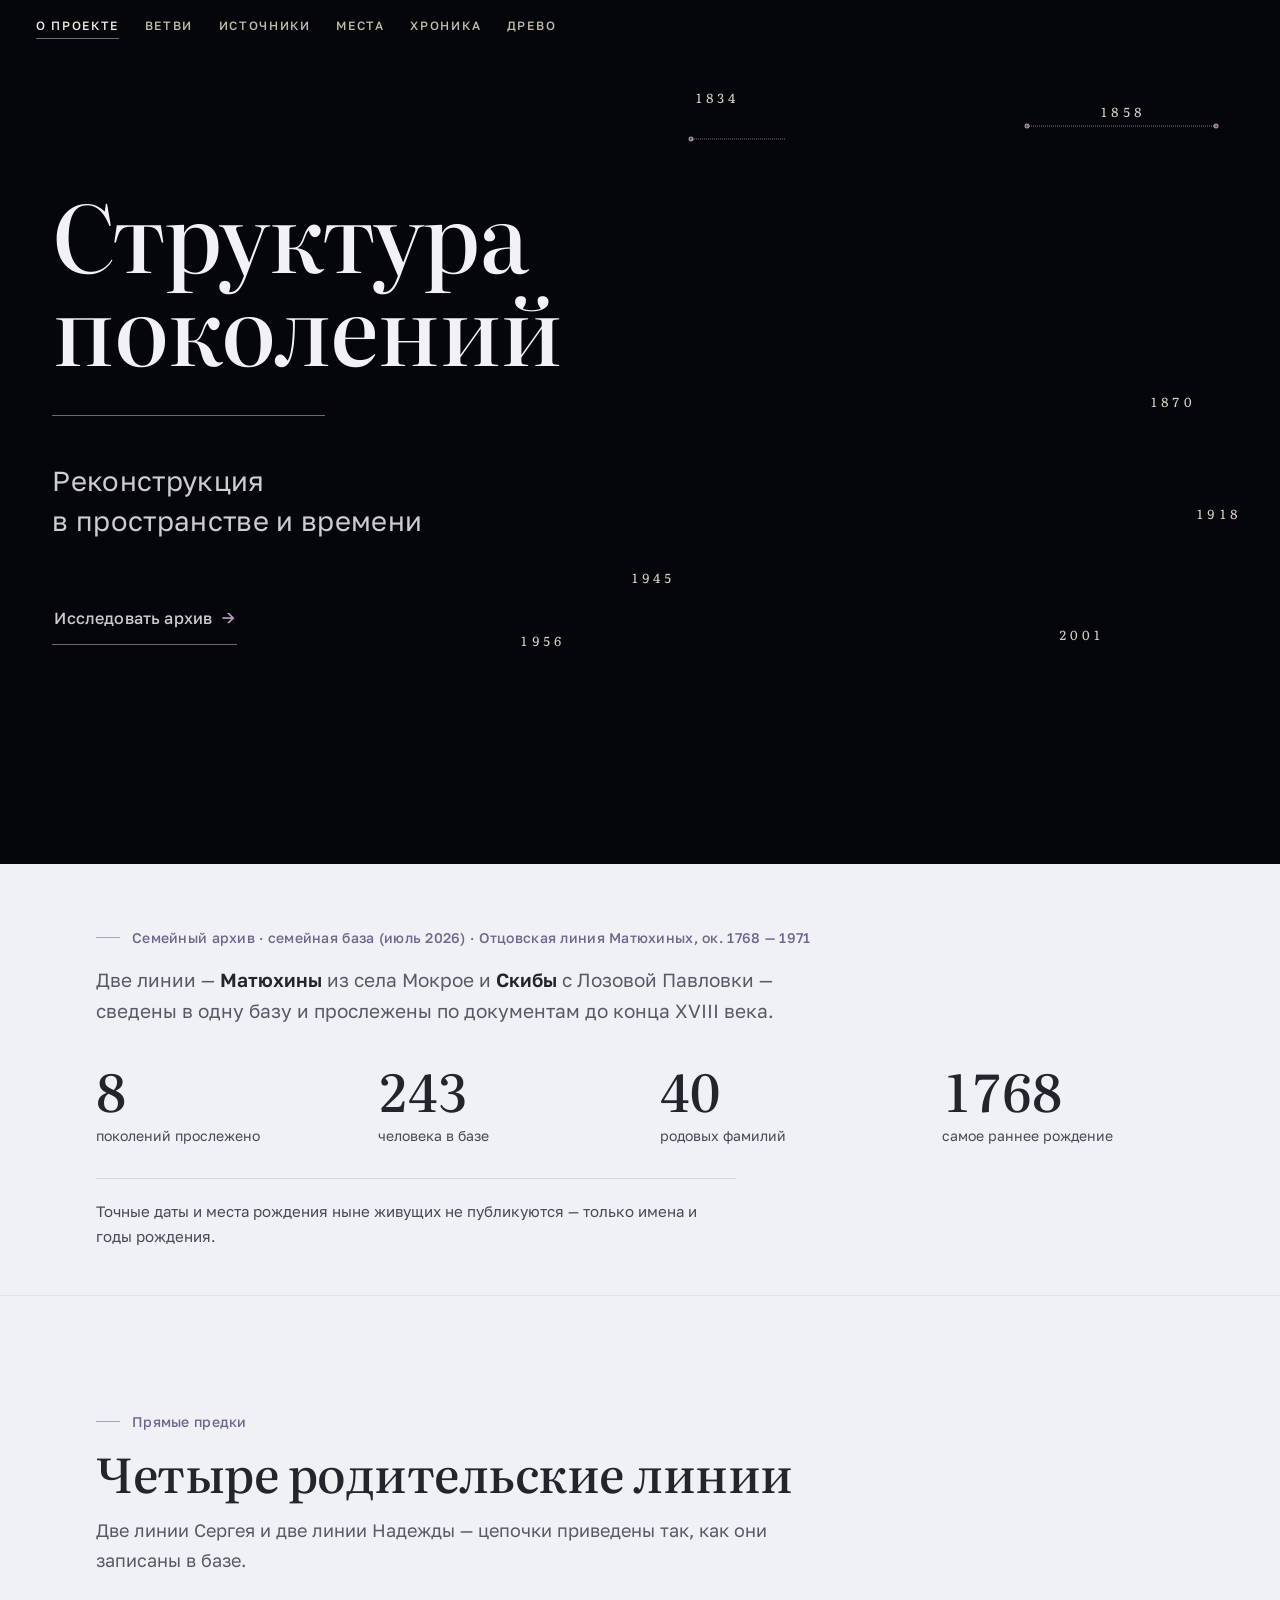
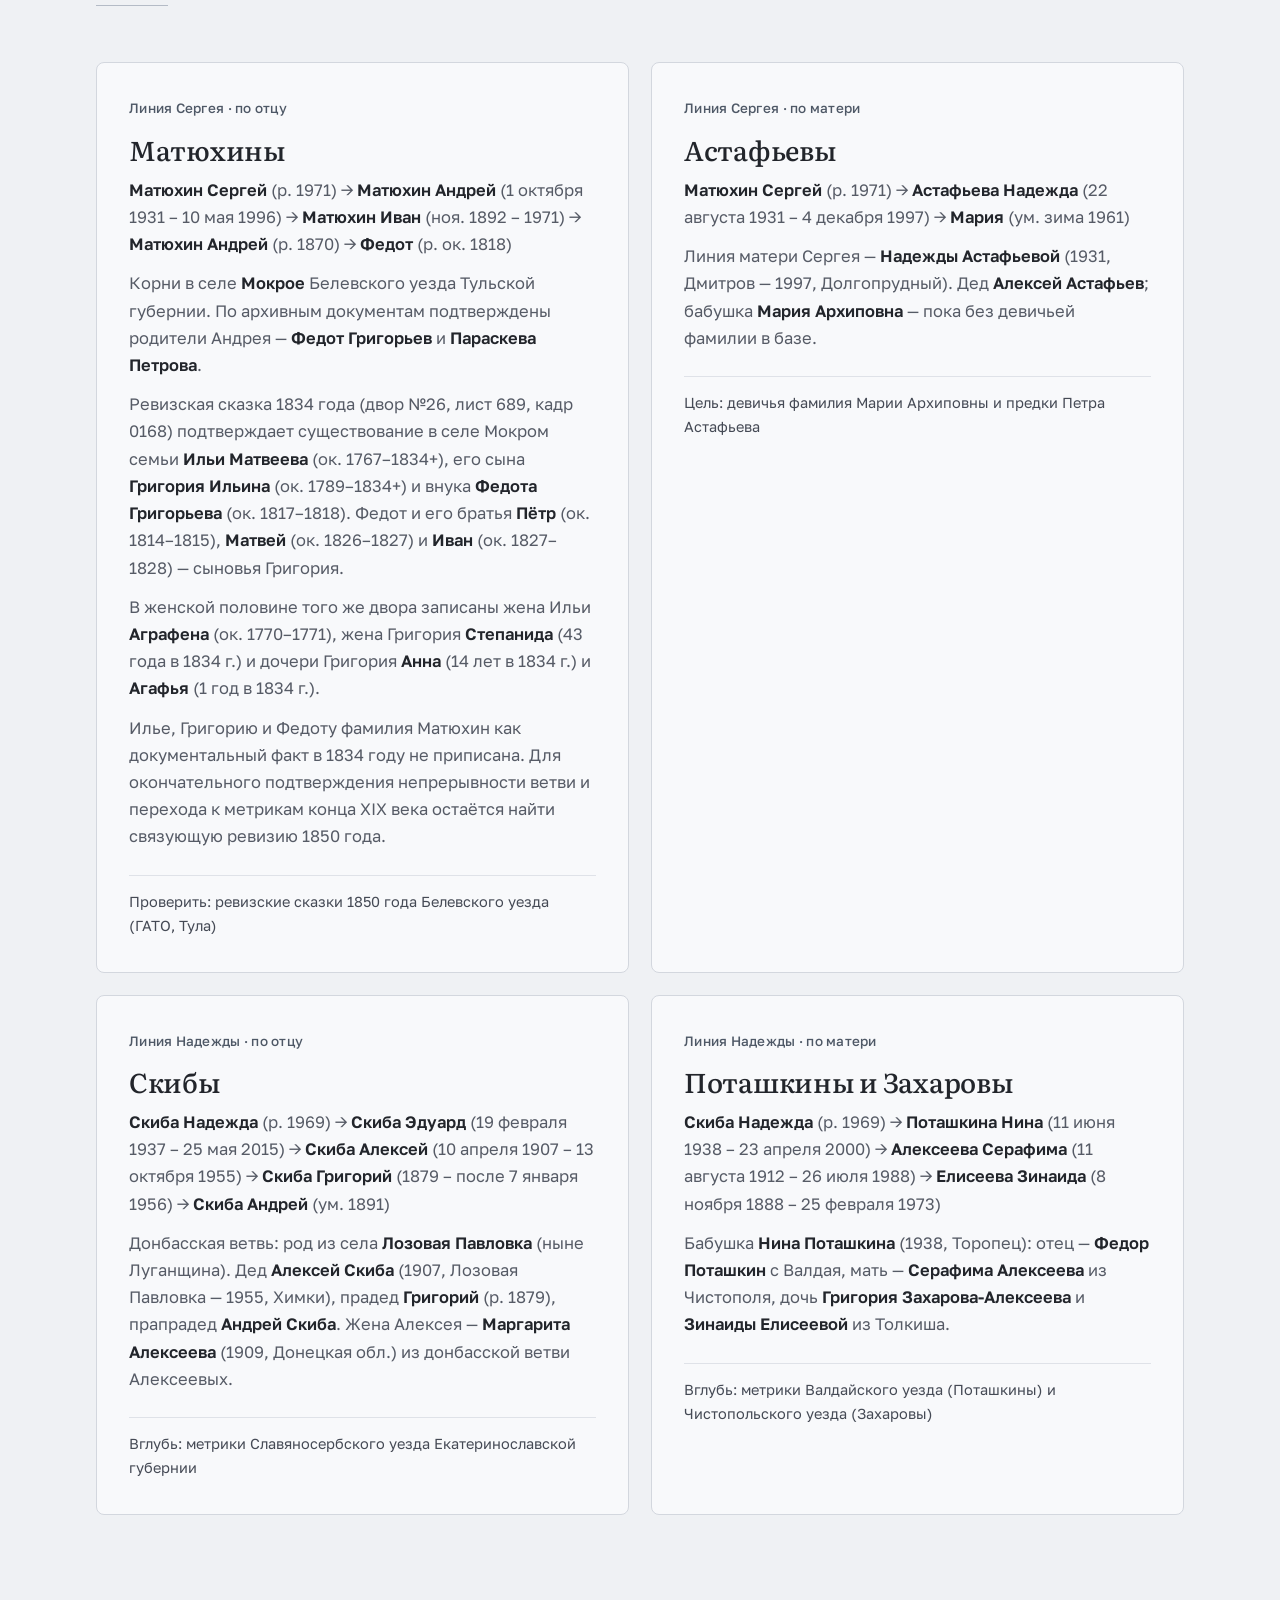
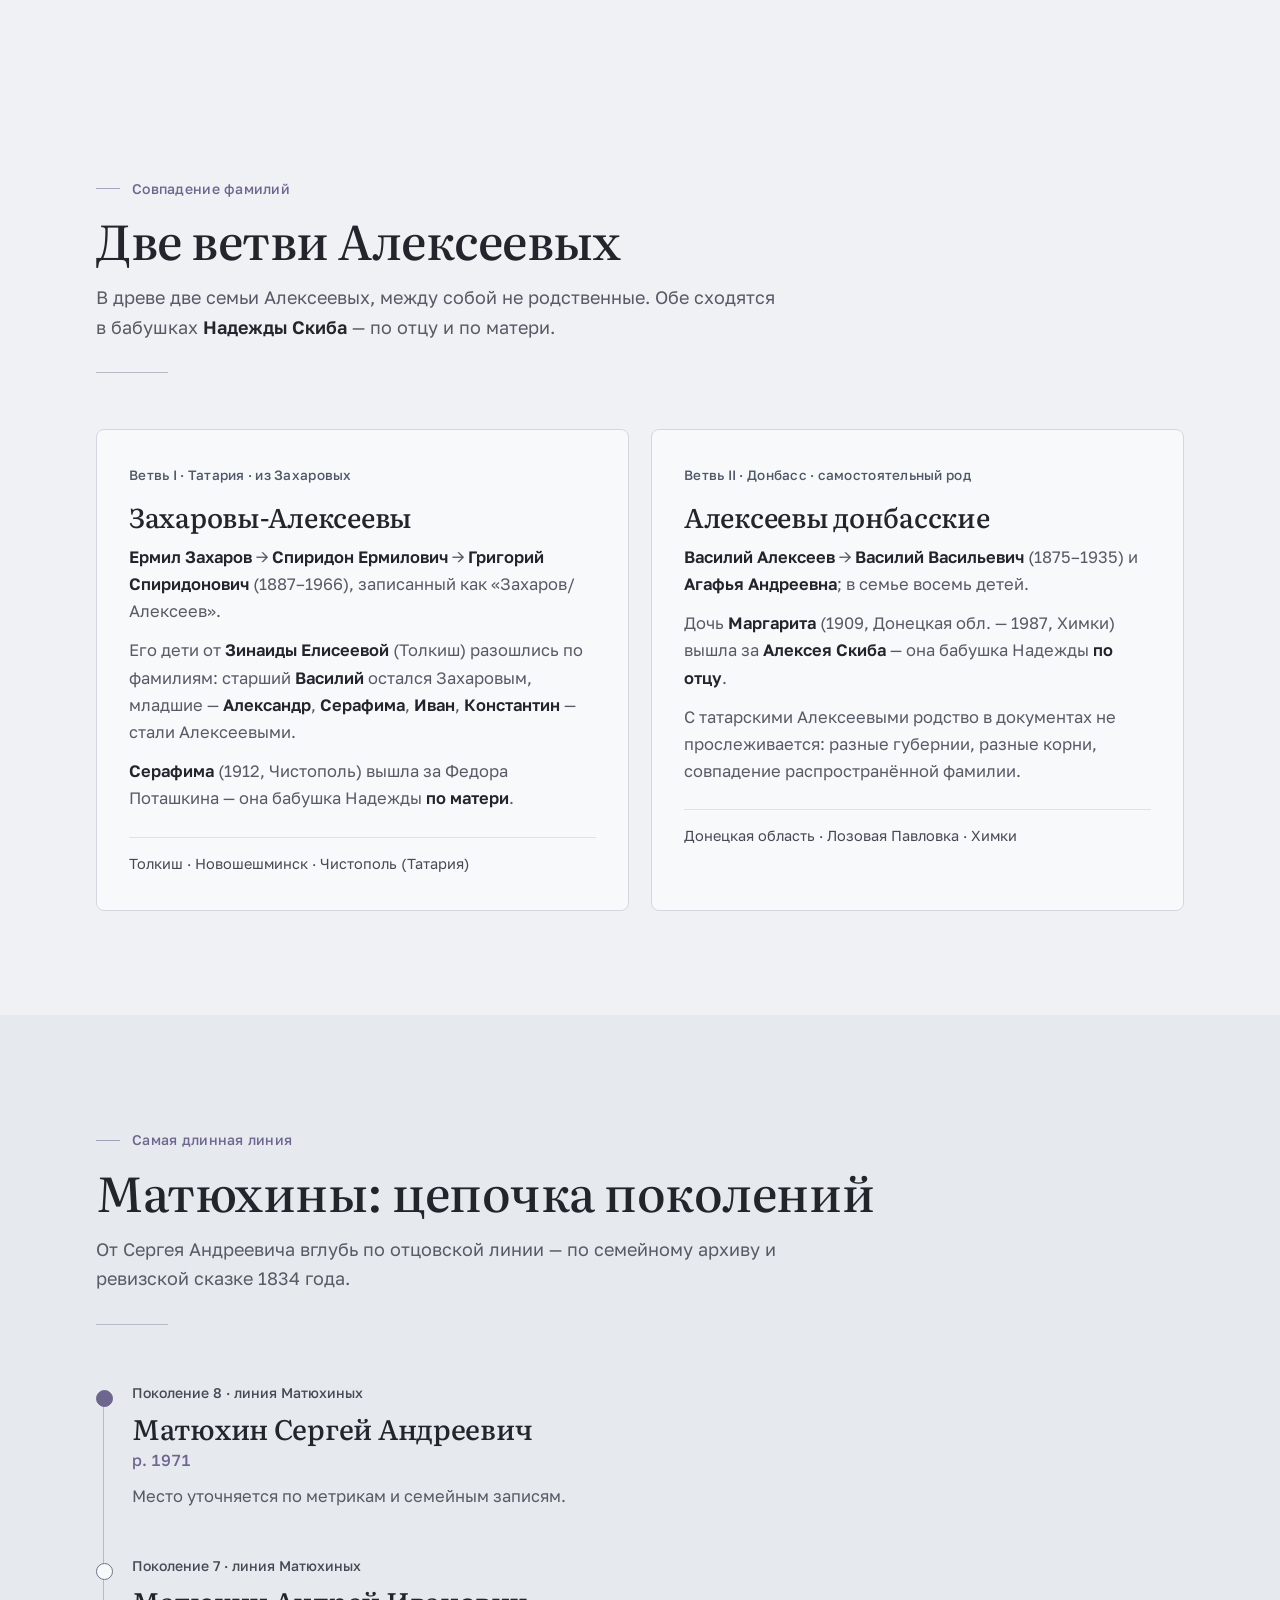
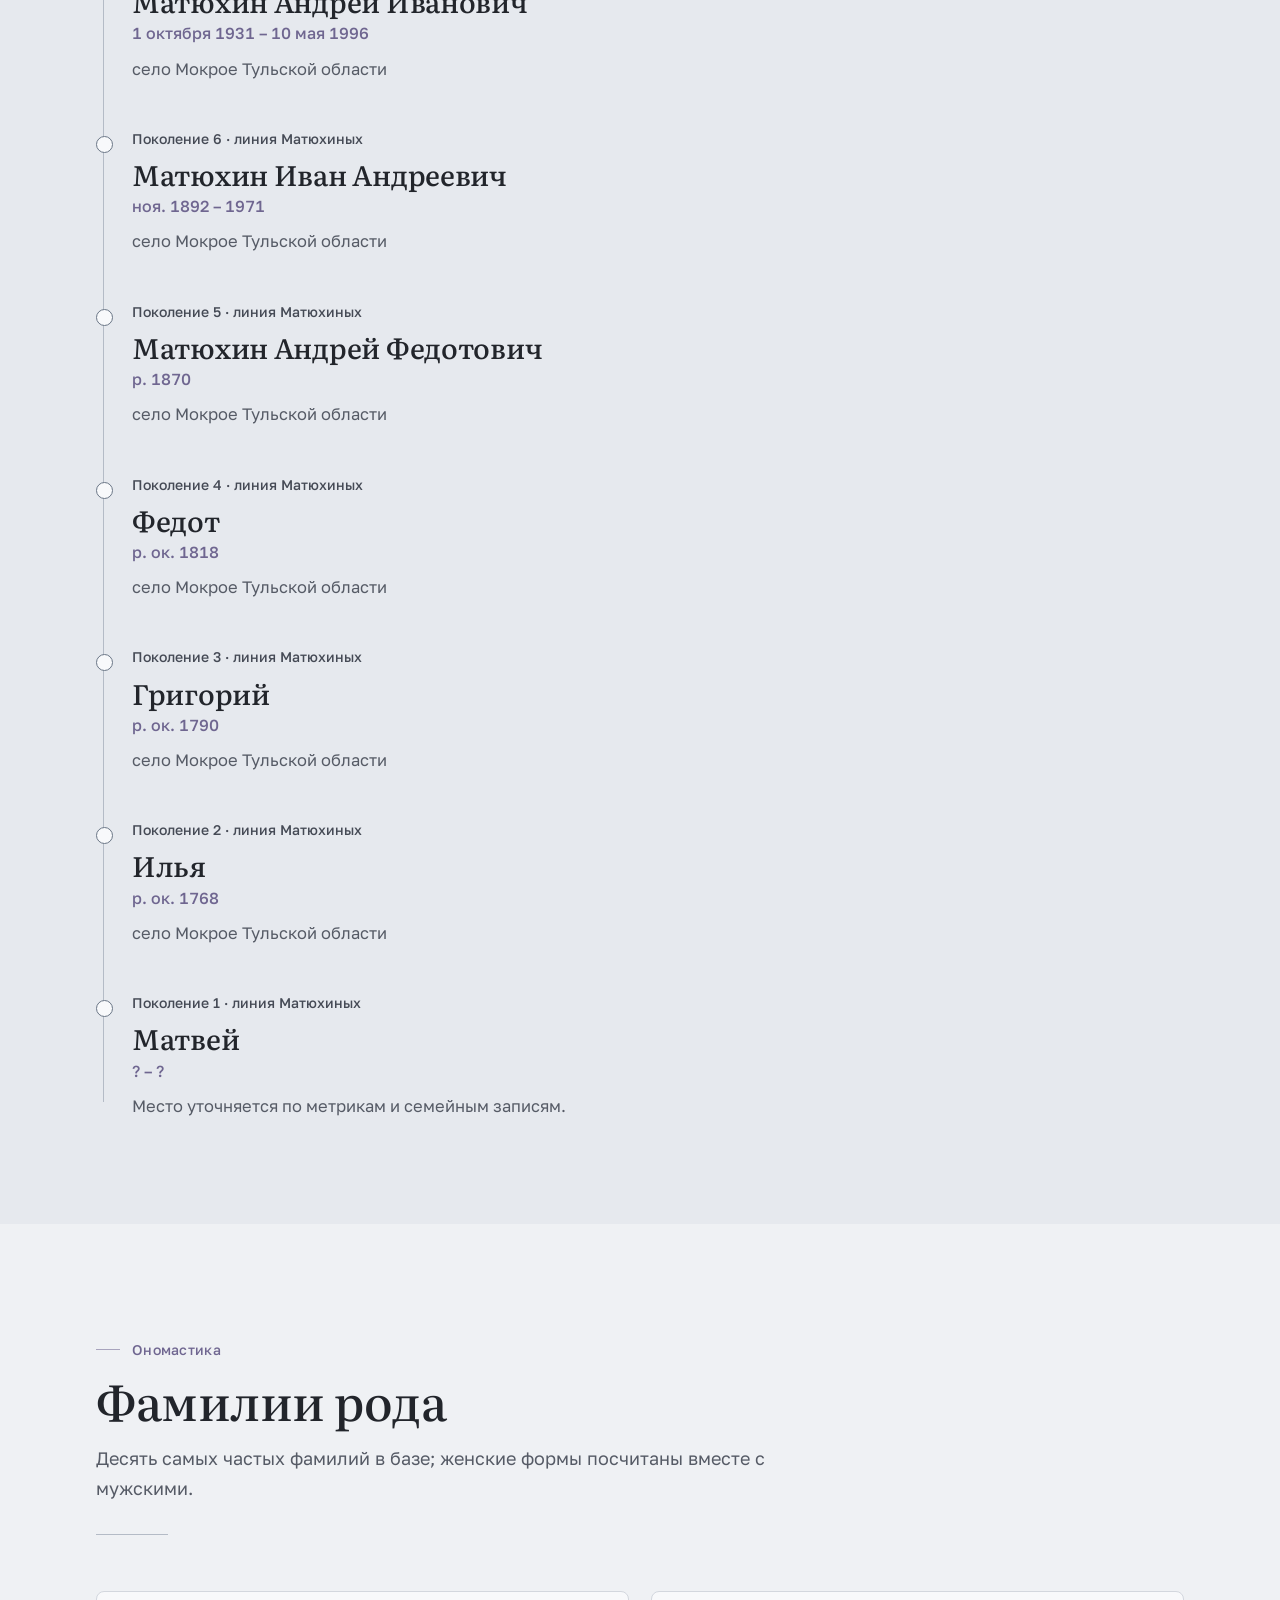
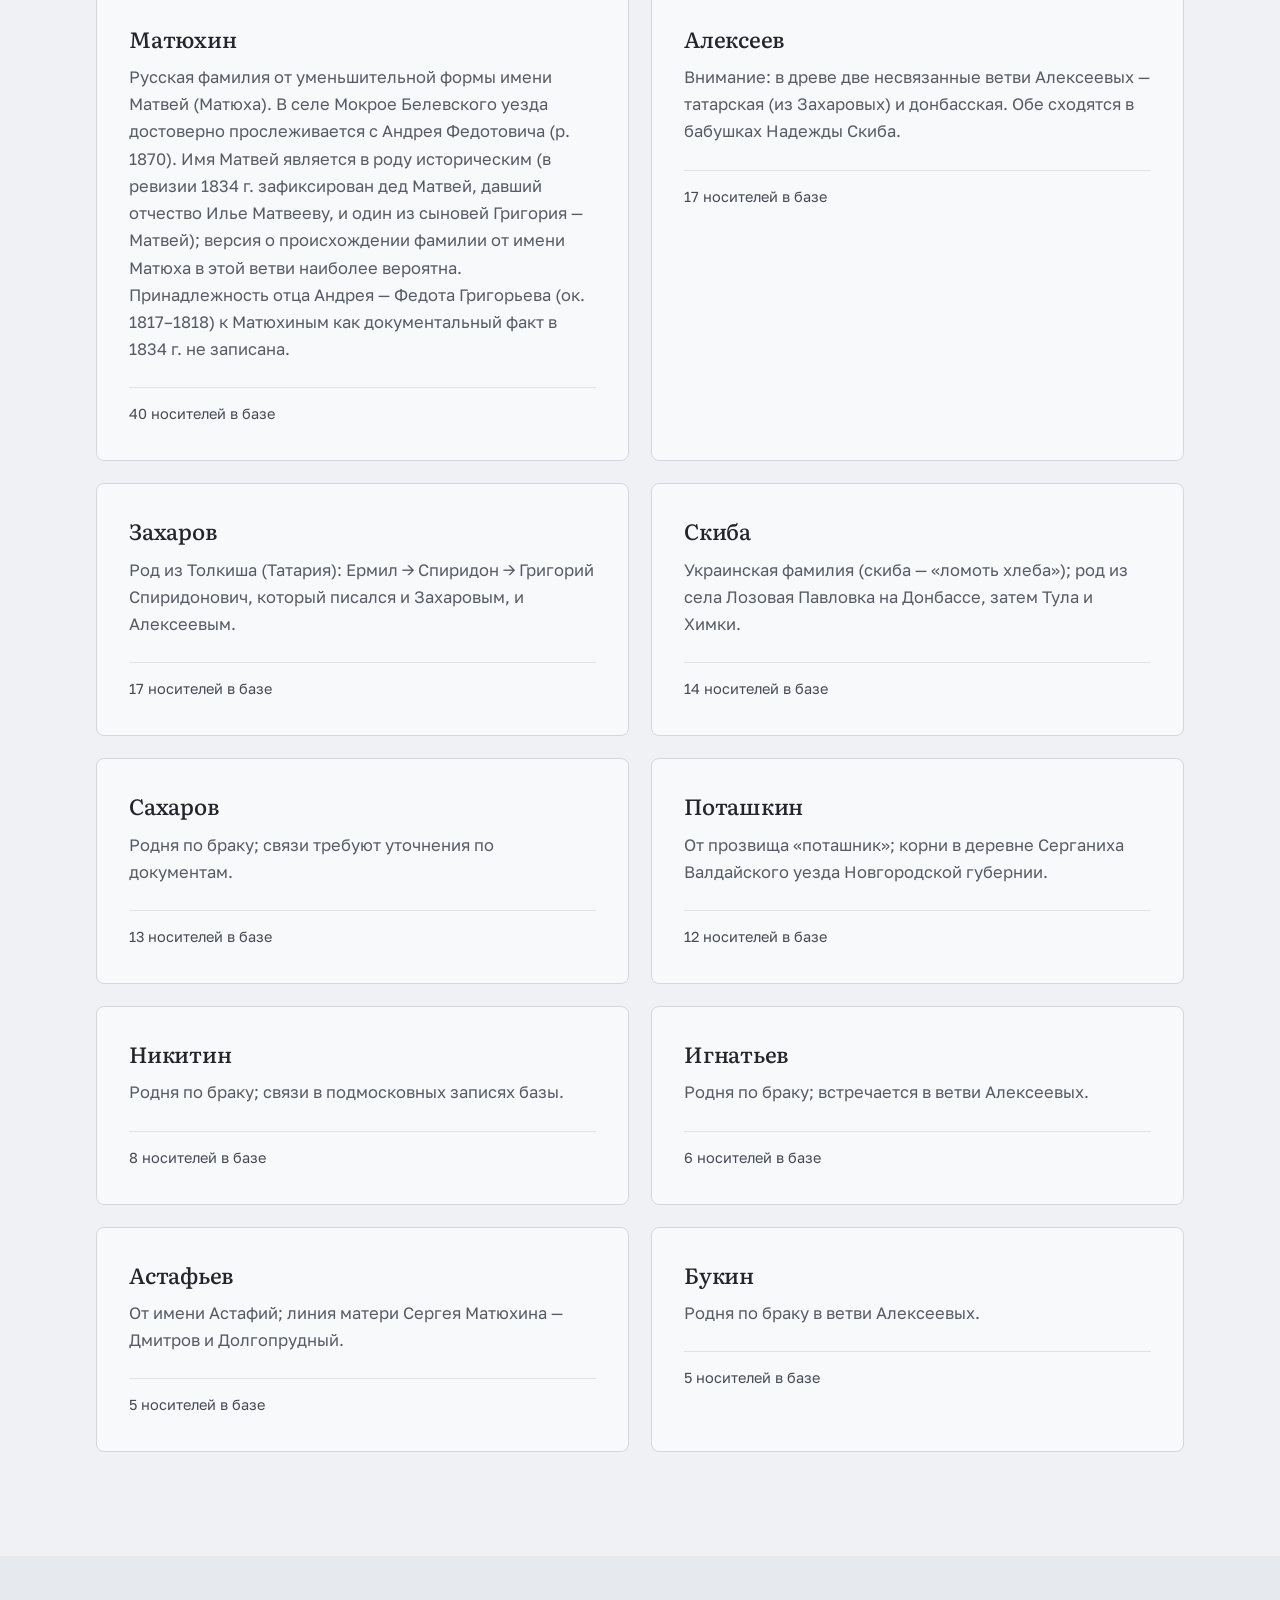
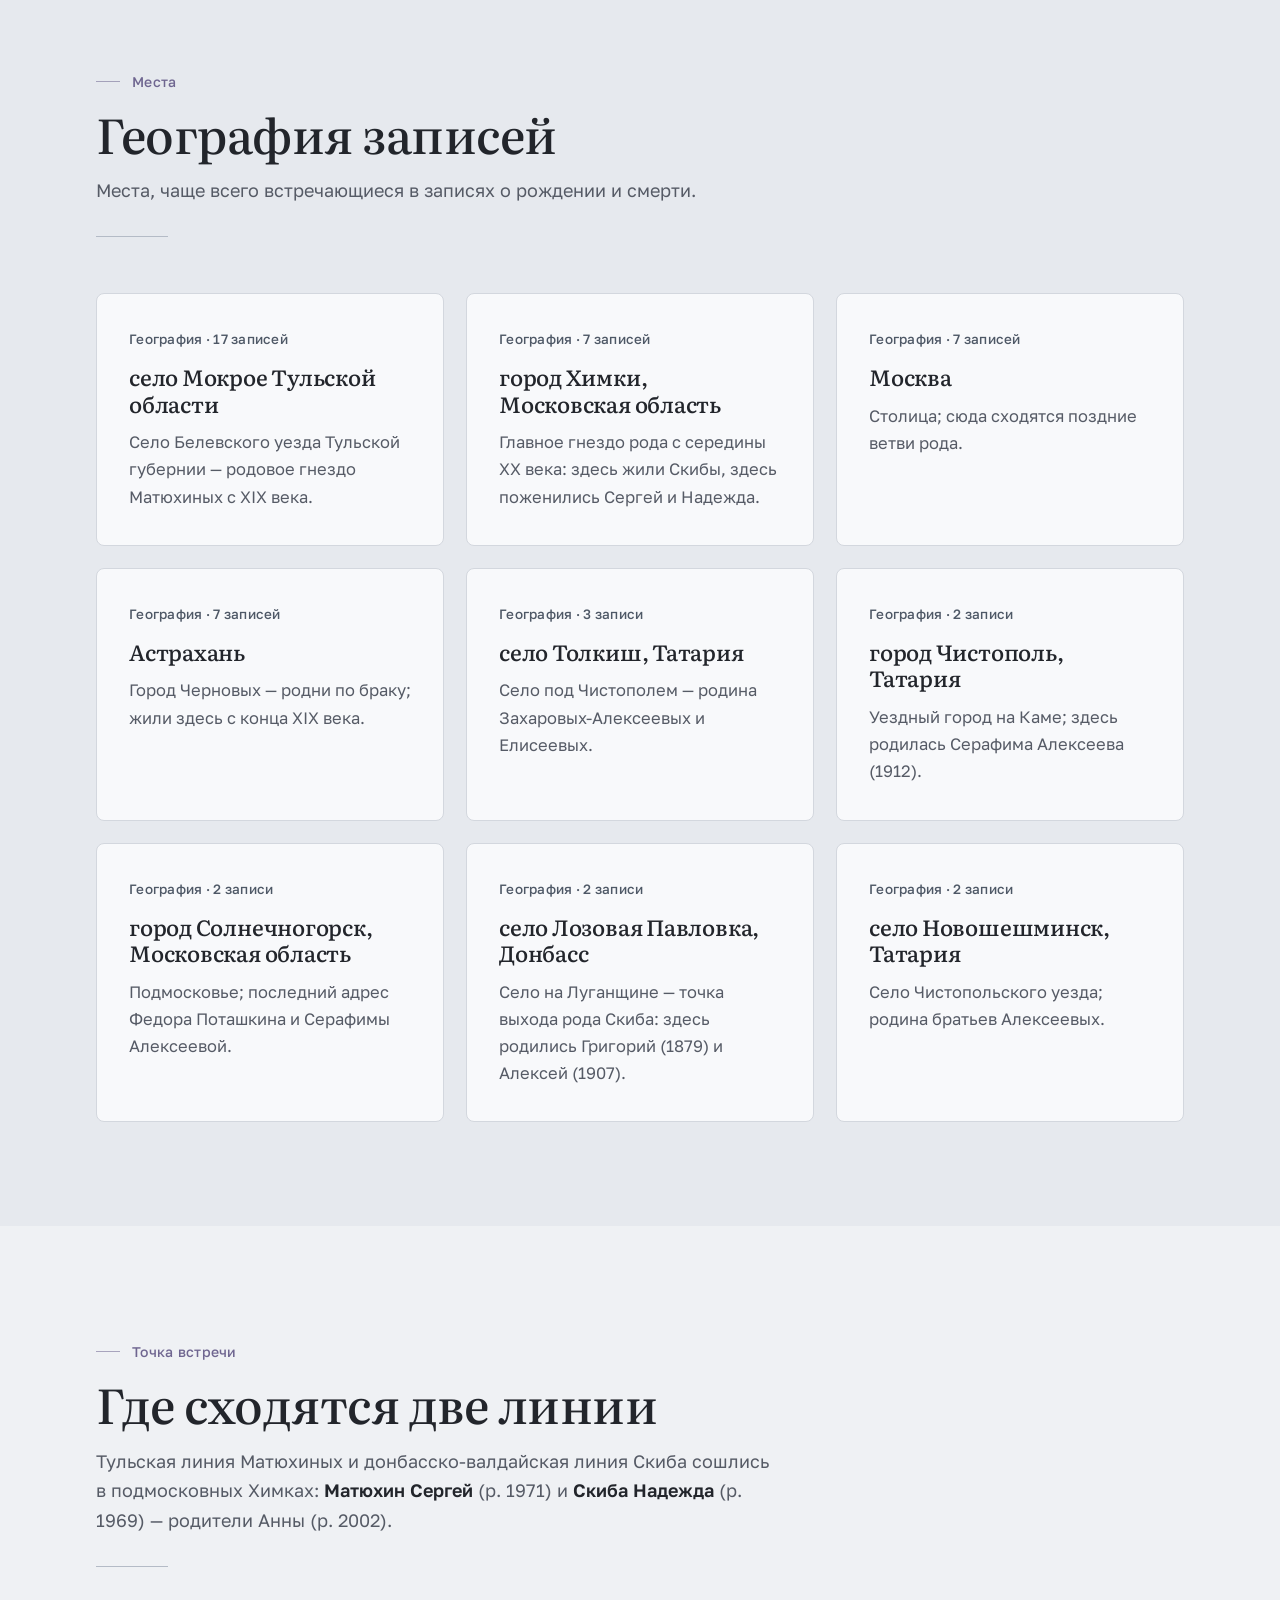
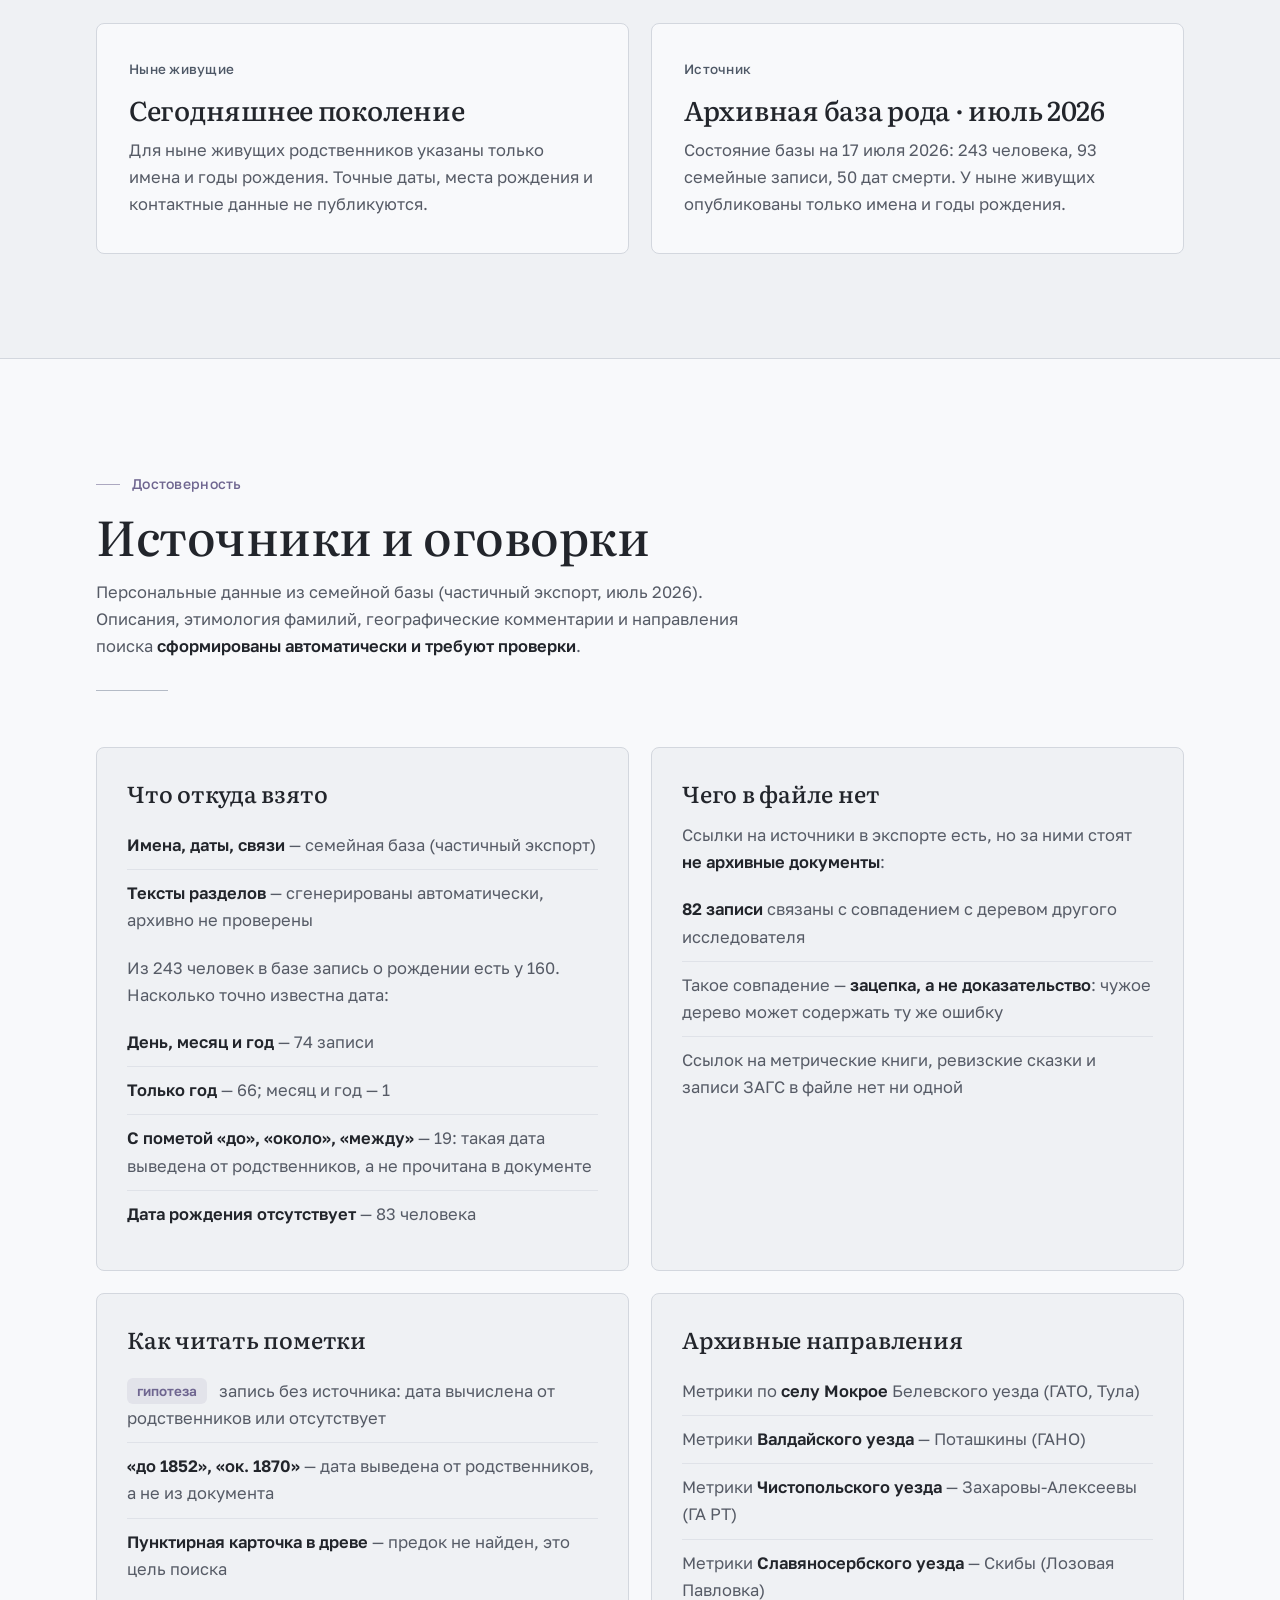
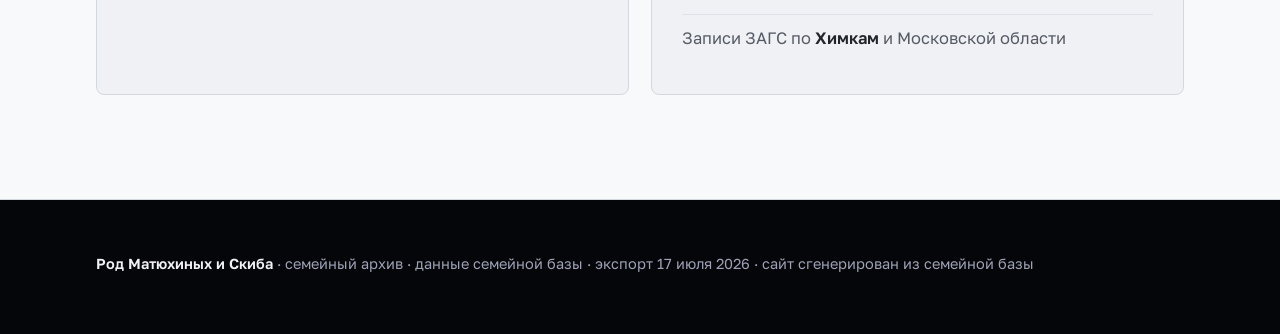
==== index.html @ 64d4df9c "chore: drop legacy import artifacts and neutralize source wording" ====
<!DOCTYPE html>
<html lang="ru">
<head>
<meta charset="UTF-8">
<meta name="viewport" content="width=device-width, initial-scale=1.0">
<title>Структура поколений · Матюхины и Скиба</title>
<link rel="preconnect" href="https://fonts.googleapis.com">
<link rel="preconnect" href="https://fonts.gstatic.com" crossorigin>
<link rel="preload" as="image" type="image/avif" imagesrcset="assets/hero-bg-768.avif 768w, assets/hero-bg-1280.avif 1280w, assets/hero-bg.avif 1376w" imagesizes="100vw" fetchpriority="high">
<link href="https://fonts.googleapis.com/css2?family=Literata:opsz,wght@7..72,400;7..72,500;7..72,600&family=Golos+Text:wght@400;500;600&display=swap" rel="stylesheet">
<noscript><style>.page{display:block}</style></noscript>
<style>/* Структура поколений — исследовательский, документальный тон.
   Чёрный герой со светящейся кристаллической констелляцией поколений,
   дальше — холодный светло-серый (фарфоровый) фон, графитовый текст,
   приглушённая сирень только как акцент.
   Шрифты подключаются из <head> (preconnect + stylesheet), не через @import. */
:root{
  /* Холодный светлый контент */
  --porcelain:#EFF1F4;
  --porcelain-deep:#E6E9EE;
  --surface:#F8F9FB;
  --ink:#22252B;
  --ink-2:#565B66;
  --ink-3:#454A55;
  /* Приглушённая сирень — единственный акцент */
  --lilac:#6F6690;
  --lilac-deep:#59517A;
  --lilac-tint:rgba(111,102,144,.10);
  /* Стальной серо-синий — статус «подтверждено» */
  --steel:#6A7686;
  --steel-ink:#4E5866;
  --steel-tint:rgba(106,118,134,.12);
  --line:#D3D7DE;
  --line-soft:#DFE2E8;
  --line-strong:#B4BBC6;
  /* Глубокий чёрный герой — поле для светящейся кристаллической констелляции */
  --hero-bg:#05060A;
  --hero-bg-2:#080910;
  --hero-bg-3:#0C0D15;
  --hero-ink:#F2F1F6;
  --hero-ink-2:#9EA2B4;
  --hero-line:rgba(232,234,239,.1);
  --hero-lilac:#AFA4D4;
  --serif:'Literata',Georgia,'Times New Roman',serif;
  --sans:'Golos Text','Segoe UI',system-ui,sans-serif;
  --radius:8px;
  --navh:64px;
}
*{margin:0;padding:0;box-sizing:border-box}
html{-webkit-text-size-adjust:100%;overflow-x:clip}
body{background:var(--porcelain);color:var(--ink);font-family:var(--sans);font-size:18.5px;line-height:1.65;-webkit-font-smoothing:antialiased;overflow-x:clip;padding-top:var(--navh)}
h1,h2,h3,h4{font-family:var(--serif);color:var(--ink);font-weight:500;letter-spacing:-.01em}
b,strong{font-weight:600;color:var(--ink)}
::selection{background:rgba(111,102,144,.22)}
:focus-visible{outline:2px solid var(--lilac);outline-offset:3px;border-radius:4px}
.wrap{max-width:1160px;margin:0 auto;padding:0 36px}
section{padding:104px 0}
.alt{background:var(--porcelain-deep)}
.numtab{font-variant-numeric:tabular-nums}

/* Надзаголовок: без капса и микрокегля, короткая линейка слева */
.label{display:inline-flex;align-items:center;gap:12px;font-size:14px;letter-spacing:.02em;color:var(--lilac);font-weight:500;line-height:1.4}
.label::before{content:"";width:24px;height:1px;background:var(--lilac);opacity:.55;flex-shrink:0}
.sect-head{margin-bottom:56px;max-width:840px}
.sect-head h2{font-size:clamp(32px,4.2vw,48px);line-height:1.1;margin-top:16px}
.sect-head p{color:var(--ink-2);margin-top:16px;font-size:18px;max-width:680px}
.hr{height:1px;background:var(--line-strong);width:72px;margin-top:30px}

/* NAV — fixed, чтобы не уезжал при скролле.
   Над hero прозрачный (body.over-hero). Пункты переносятся на узких экранах.
   Высота nav (--navh) измеряется один раз (load/resize), не на каждом скролле —
   иначе padding hero/body растёт и под хедером появляется расширяющаяся область.
   border всегда 1px (цвет transparent над hero), min-height wrap не завязан на --navh. */
nav{position:fixed;top:0;left:0;right:0;z-index:50;background:rgba(239,241,244,.9);backdrop-filter:blur(12px);border-bottom:1px solid var(--line);transition:background-color .3s ease,border-color .3s ease,color .2s ease}
nav .wrap{display:flex;align-items:center;min-height:44px;height:auto;padding-top:10px;padding-bottom:10px;max-width:1320px}
.nav-links{display:flex;align-items:center;flex-wrap:wrap;justify-content:flex-start;gap:8px clamp(12px,2vw,28px);width:100%;min-width:0}
.navbtn{position:relative;background:none;border:none;color:var(--ink-2);font-family:var(--sans);font-size:12px;font-weight:500;letter-spacing:.14em;text-transform:uppercase;padding:8px 0;margin:0;cursor:pointer;transition:color .2s;white-space:nowrap}
.navbtn:hover{color:var(--ink)}
.navbtn.active{color:var(--ink)}
.navbtn.active::after{content:"";position:absolute;left:0;right:0;bottom:2px;height:1px;background:currentColor;opacity:.45}
body.over-hero nav{background:transparent;backdrop-filter:none;border-bottom-color:transparent}
body.over-hero .navbtn{color:rgba(214,207,193,.9)}
body.over-hero .navbtn:hover{color:#F0EBE3}
body.over-hero .navbtn.active{color:#F0EBE3}
.page{display:none}
.page.visible{display:block}

/* HERO — мастер-фон Image 1 без перекраски; раскладка текста/дат по Image 2.
   Без градиентов, оверлеев и подсветки поверх арта. */
.hero{position:relative;overflow:hidden;background:#05060A;color:var(--hero-ink);margin-top:calc(var(--navh) * -1);padding:calc(var(--navh) + 56px) 0 140px;min-height:min(96vh,1000px);min-height:min(96svh,1000px);display:flex;align-items:center}
.hero .wrap{width:100%;max-width:1400px;padding:0 clamp(28px,4.1vw,72px)}
.hero-grid{position:relative;z-index:2}
.hero-copy{max-width:600px}
.hero h1{font-size:clamp(48px,7.25vw,118px);line-height:1.0;color:var(--hero-ink);margin:0;letter-spacing:-.018em}
.hero h1::after{content:"";display:block;width:min(21.3vw,338px);height:1.5px;background:rgba(217,173,223,.55);opacity:1;margin-top:42px}
.hero .sub{font-size:clamp(19px,2.15vw,34px);line-height:1.45;font-weight:400;letter-spacing:.012em;color:#CDCBD4;max-width:560px;margin:45px 0 61px}
.hero .sub b{color:var(--hero-ink)}
.cta-link{display:inline-flex;align-items:baseline;gap:10px;background:none;border:none;border-bottom:1px solid rgba(217,173,223,.55);padding:0 2px 16px;color:#CAC8C9;font-family:var(--sans);font-size:clamp(16px,1.26vw,21px);font-weight:500;letter-spacing:.01em;cursor:pointer;transition:color .2s,border-color .25s}
.cta-link::after{content:"→";font-size:1.05em;color:rgba(217,173,223,.85);transition:transform .25s}
.cta-link:hover{color:#FFFFFF;border-color:rgba(217,173,223,.85)}
.cta-link:hover::after{transform:translateX(5px)}

/* Мастер Image 1: cover + object-position как в Image 2; без фильтров/масок */
.hero-art{position:absolute;inset:0;pointer-events:none;z-index:1}
.hero-art picture,.hero-art img{position:absolute;inset:0;display:block;width:100%;height:100%;max-width:none;min-width:0;z-index:0}
.hero-art img{object-fit:cover;object-position:57% 50%}
.hero-years{position:absolute;inset:0;z-index:3;pointer-events:none}
.hero-year{position:absolute;transform:translate(-50%,-50%);font-family:var(--serif);font-size:clamp(11px,1.45svh,16px);font-weight:400;letter-spacing:.24em;color:rgba(228,222,209,.95);white-space:nowrap;font-variant-numeric:tabular-nums;background:none;border:none;padding:0;box-shadow:none;text-shadow:none}
/* Пунктирные линейки под 1834 / 1858 — как в Image 2; без рамок и подложек */
.hero-leader{position:absolute;height:0;border:none;margin:0;padding:0;transform:translateY(-50%);background:none;box-shadow:none;pointer-events:none}
.hero-leader::before{content:"";position:absolute;left:0;right:0;top:50%;height:0;border-top:1px dotted rgba(214,190,205,.58);transform:translateY(-50%)}
.hero-leader-node{position:absolute;top:50%;width:5px;height:5px;border:1px solid rgba(224,188,210,.72);border-radius:50%;background:rgba(210,170,200,.4);box-sizing:border-box;transform:translate(-50%,-50%);display:block}
.hero-leader-node.start{left:0}
.hero-leader-node.end{left:100%}
@media(max-width:980px){
  .hero-year{font-size:12px}
  .hero-leader-node{width:4px;height:4px}
}

/* ОТКРЫТАЯ СВЕТЯЩАЯСЯ СЕТЬ — стили генерируемого SVG-слоя (.lattice).
   Сейчас не применяются: герой берёт готовую композицию из PNG, а
   render_hero_graph() не вызывается. Оставлены вместе с генератором.
   Планы глубины перечислены в порядке отрисовки, каждый следующий
   перекрывает предыдущий:
   .air — широкое сиреневое гало, тело света под всей структурой;
   .dust — зерно дальнего фона, едва отличимое от чёрного;
   .blooms — туманности за плотными узлами и за главными перекрестьями;
   .veil-far — крупные дымные пелены с рваными краями (турбулентность);
   .weave-far — дальний план: пыль, волосяные рёбра и тусклые ветви;
   .ridges-far — расфокусированные хребты (за дымом);
   .facets — рёбра паутины: только линии, без заливок — заливки читались бы
     как масса тела; часть рёбер прерывиста, яркость падает от центра;
   .ridges-mid — хребты среднего плана;
   .fog — светлые карманы дымки, подхватывающие свет ствола;
   .filaments — ближние ветви; .streaks — анизотропные блики по главным
     диагоналям; .ridges — ближние хребты в резкости;
   .sparks — точки света; .flares — местные вспышки в узлах;
   .labels — годы-аннотации вокруг сети. */
/* Светящиеся планы складываются по screen: иначе полупрозрачная сирень
   молочно замыливает чёрное поле вместо того, чтобы светиться */
.lattice .halo{fill:url(#lat-halo);opacity:.44}
.lattice .halo.halo-2{opacity:.3}
.lattice .grain{fill:#B9BEE6;opacity:.26}
.lattice .bloom{fill:url(#lat-bloom);mix-blend-mode:screen}
.lattice .bloom.b1{opacity:.78}
.lattice .bloom.b2{opacity:.55}
.lattice .bloom.b3{opacity:.36}
.lattice .bloom.bn{opacity:.55}
.lattice .bloom.bc{opacity:.72}
/* Пелены: у каждой свой градиент и своя плотность, чтобы планы не сливались.
   Смешивание задаётся на слое, а не на фигуре: внутри группы с фильтром
   mix-blend-mode смешивался бы только с содержимым самой группы */
.lattice .veil-far,.lattice .veil-near{mix-blend-mode:screen}
.lattice .vg{stroke:none}
.lattice .vg.v1{fill:url(#lat-veil-a);opacity:.5}
.lattice .vg.v2{fill:url(#lat-veil-b);opacity:.42}
.lattice .vg.v3{fill:url(#lat-veil-c);opacity:.36}
.lattice .weave-far{opacity:.5}
.lattice .vl{fill:none;stroke:rgba(180,186,226,.075);stroke-width:.6}
.lattice .vl.vl-dash{stroke-dasharray:2.5 5.5}
.lattice .vp{fill:#C7CBEA}
.lattice .vp.p1{opacity:.3}
.lattice .vp.p2{opacity:.16}
.lattice .vp.p3{opacity:.085}
/* Светящаяся подложка плетёных зон — размытые копии ярких рёбер.
   Только линии: никаких заливок, которые собрались бы в массу тела */
.lattice .tissue{mix-blend-mode:screen;opacity:.8}
.lattice .tis-eg{stroke:rgba(206,194,252,.5);stroke-width:1.1}
.lattice .eg{fill:none;stroke-linecap:round}
.lattice .e1{stroke:rgba(216,208,250,.72);stroke-width:.78}
.lattice .e2{stroke:rgba(198,190,234,.32);stroke-width:.58}
.lattice .e3{stroke:rgba(198,204,232,.18);stroke-width:.5}
.lattice .d1,.lattice .d2{stroke-linecap:butt}
.lattice .d1{stroke-dasharray:6 6}
.lattice .d2{stroke-dasharray:2.2 5.5}
/* Толщина и прозрачность ветвей задаются в разметке (падают от узлов света) */
.lattice .br{fill:none;stroke-linecap:round;stroke-linejoin:round}
.lattice .br.b-near{stroke:#D6CEF8}
.lattice .br.b-far{stroke:rgba(202,196,238,.62)}
/* Светлые карманы дымки, подхватывающие свет ствола */
.lattice .fg{stroke:none}
.lattice .fg.fg-lit{fill:url(#lat-fog-lit);opacity:.85}
.lattice .fog-lit{mix-blend-mode:screen}
/* Дым перед ближними хребтами: смотрим на кристалл через воздух */
.lattice .wp{fill:url(#lat-veil-c);stroke:none;opacity:.4}
/* Анизотропные блики и вспышки — только по нескольким главным диагоналям */
.lattice .streaks,.lattice .flares{mix-blend-mode:screen}
.lattice .sk,.lattice .fl{fill:url(#lat-streak-g)}
.lattice .sk.s1{opacity:.34}
.lattice .sk.s2{opacity:.22}
.lattice .sk.s3{opacity:.16}
.lattice .fl.fl-a{opacity:.42}
.lattice .fl.fl-b{opacity:.24}
.lattice .fl-core{fill:url(#lat-core)}
.lattice .rg{fill:none;stroke-linecap:round;stroke-linejoin:round}
/* Ярусы яркости задаются через stroke-opacity: opacity остаётся свободной для
   послойного проявления, иначе анимация сбивает планы глубины */
.lattice .rg-halo{stroke:#7E6EC0;stroke-opacity:.3;stroke-width:14}
.lattice .rg-wide{stroke:#9484D6;stroke-opacity:.42;stroke-width:6}
.lattice .rg-soft{stroke:#C6B8F4;stroke-opacity:.5;stroke-width:2.4}
.lattice .rg-core{stroke:#EDE8FF;stroke-opacity:.94;stroke-width:1.15}
.lattice .rg-wide.k2{stroke-width:4.6;stroke-opacity:.24}
.lattice .rg-soft.k2{stroke-width:1.8;stroke-opacity:.34}
.lattice .rg-core.k2{stroke-width:.9;stroke-opacity:.56}
.lattice .rg-core.rg-dash{stroke-dasharray:15 10;stroke-linecap:butt}
/* Дальние хребты — расфокус и низкая плотность: уходят за дым */
.lattice .rg-wide.k3{stroke-width:3.4;stroke-opacity:.16}
.lattice .rg-core.k3{stroke:#B7AEDC;stroke-width:1.1;stroke-opacity:.3}
.lattice .rg-core.rg-blur{stroke-width:1.5;stroke-opacity:.36}
.lattice .nd{fill:#DED7FA}
.lattice .nd.dim{fill:#BFB8E4}
.lattice .nd.hot{fill:#F5F2FF;filter:drop-shadow(0 0 6px rgba(203,190,246,.95))}
.lattice .nd.key{fill:#FCFAFF;filter:drop-shadow(0 0 8px rgba(206,194,248,.9))}
.lattice .nd.key.approx{fill:var(--hero-bg);stroke:#DCD4F6;stroke-width:1.3}
.lattice .nd.key.doc{fill:var(--hero-bg);stroke:rgba(220,212,246,.9);stroke-width:1.2;stroke-dasharray:2.4 2}
/* Кегль и штрихи заданы в единицах viewBox: фоновый слой крупнее прежней
   фигуры примерно в полтора раза, набор мельче — на экране те же ~16px */
.lattice .tick{stroke:rgba(206,200,238,.45);stroke-width:.7}
.lattice .yr{fill:#CFD2E4;font-family:var(--sans);font-size:10.5px;font-weight:500;font-variant-numeric:tabular-nums;letter-spacing:.05em}

/* Полоса фактов сразу под героем: происхождение данных, две линии рода,
   цифры и строка о приватности */
.facts{background:var(--porcelain);border-bottom:1px solid var(--line-soft);padding:52px 0 46px}
.facts .label{margin-bottom:18px}
.facts-lead{font-size:19px;line-height:1.6;color:var(--ink-2);max-width:720px;margin-bottom:38px}
.facts-lead b{color:var(--ink)}
.facts-note{margin-top:32px;padding-top:20px;border-top:1px solid var(--line);font-size:15px;color:var(--ink-3);max-width:640px}

/* СТАТИСТИКА — крупные цифры, подписи строчными */
.stats{display:grid;grid-template-columns:repeat(4,minmax(0,1fr));gap:28px 40px;font-variant-numeric:tabular-nums}
.stats b{display:block;font-family:var(--serif);font-size:clamp(36px,4.2vw,52px);line-height:1;font-weight:500;color:var(--ink)}
.stats span{display:block;margin-top:10px;font-size:14px;line-height:1.45;color:var(--ink-3)}

/* Шапка страницы древа — светлая */
.pagehead{padding:92px 0 56px}
.pagehead h1{font-size:clamp(38px,4.8vw,60px);line-height:1.06;margin:22px 0 18px}
.pagehead .sub{font-size:19px;color:var(--ink-2);max-width:780px}
.pagehead .stats{grid-template-columns:repeat(2,minmax(0,220px))}

/* ЛЕНТА ПОКОЛЕНИЙ */
.tl{position:relative;padding-left:36px}
.tl::before{content:"";position:absolute;left:7px;top:12px;bottom:18px;width:1px;background:var(--line-strong)}
.tl-item{position:relative;padding-bottom:44px}
.tl-item:last-child{padding-bottom:0}
.tl-item::before{content:"";position:absolute;left:-36px;top:9px;width:15px;height:15px;border-radius:50%;background:var(--surface);border:1.5px solid var(--steel)}
.tl-item.me::before{background:var(--lilac);border-color:var(--lilac)}
.tl-gen{font-size:14px;color:var(--ink-3);font-weight:500}
.tl-item h3{font-size:28px;line-height:1.15;margin:8px 0 3px}
.tl-item .yrs{color:var(--lilac);font-size:16px;font-weight:500;font-variant-numeric:tabular-nums}
.tl-item p{color:var(--ink-2);font-size:16.5px;max-width:660px;margin-top:9px}

/* КАРТОЧКИ — плоские контейнеры чтения: тонкая рамка, без теней */
.grid{display:grid;gap:22px}
.g2{grid-template-columns:repeat(2,minmax(0,1fr))}
.g3{grid-template-columns:repeat(3,minmax(0,1fr))}
.card{background:var(--surface);border:1px solid var(--line);border-radius:var(--radius);padding:34px 32px;transition:border-color .2s}
.card:hover{border-color:var(--line-strong)}
.card h3{font-size:27px;line-height:1.15;margin-bottom:6px}
.card h4{font-size:22px;line-height:1.2;margin-bottom:6px}
.card .tag{display:block;font-size:13.5px;letter-spacing:.02em;color:var(--steel-ink);font-weight:500;margin-bottom:14px}
.card p{font-size:16.5px;color:var(--ink-2);margin-top:12px}
.card .mini{font-size:14.5px;color:var(--ink-3);margin-top:24px;padding-top:14px;border-top:1px solid var(--line-soft)}

/* ИСТОЧНИКИ */
.src{background:var(--surface);border-top:1px solid var(--line);border-bottom:1px solid var(--line)}
.src .scard{background:var(--porcelain);border:1px solid var(--line);border-radius:var(--radius);padding:32px 30px}
.src .scard h3{font-size:23px;line-height:1.2;margin-bottom:14px}
.src p,.src li{color:var(--ink-2);font-size:16.5px}
.src ul{list-style:none}
.src li{padding:10px 0;border-bottom:1px solid var(--line-soft)}
.src li:last-child{border-bottom:none}
.leg{display:inline-block;background:var(--lilac-tint);color:var(--lilac);font-weight:600;border-radius:6px;padding:2px 10px;font-size:13.5px;margin-right:8px;vertical-align:1px}

/* ДРЕВО — статус кодируется цветом рамки и бейджем.
   Восемь поколений не умещаются в экран, поэтому .treewrap — двухосевой
   скроллпорт внутри viewport: страница по горизонтали не едет
   (body overflow-x:hidden), а древо прокручивается внутри секции.
   max-height держит горизонтальный скроллбар в видимой области. */
.treewrap{overflow:auto;overscroll-behavior:contain;max-height:min(85vh,920px);padding-top:26px;padding-bottom:8px;-webkit-overflow-scrolling:touch;scrollbar-width:thin;scrollbar-color:var(--line-strong) var(--porcelain-deep)}
.treewrap::-webkit-scrollbar{height:10px;width:10px}
.treewrap::-webkit-scrollbar-track{background:var(--porcelain-deep);border-radius:5px}
.treewrap::-webkit-scrollbar-thumb{background:var(--line-strong);border-radius:5px}
/* width:auto вместо 100%: иначе SVG сжимается по ширине контейнера и вместо
   прокрутки древо уменьшается в масштабе. Ширину задаёт inline min-width,
   который генератор пишет в render_pedigree_svg. */
.pedigree{width:auto;max-width:none;height:auto;display:block;font-family:var(--sans)}
.pedigree .colhead{font-size:12px;letter-spacing:.04em;font-weight:600;fill:var(--ink-3)}
.pedigree .ln{stroke:var(--line-strong);stroke-width:1.1;fill:none}
.pedigree .fr{fill:var(--surface);stroke:var(--line-strong);stroke-width:1.1}
.pedigree .t1{font-size:13px;font-weight:600;fill:var(--ink)}
.pedigree .t2{font-size:11px;fill:var(--ink)}
.pedigree .t3{font-size:10.5px;fill:var(--ink-3);font-variant-numeric:tabular-nums}
.pedigree .bdg{font-size:10px;font-weight:500;letter-spacing:.02em}
.pedigree .bg{stroke:none}
.pedigree .bx{transition:opacity .15s}
/* Есть в базе (карточка без плашки) — стальной серо-синий */
.pedigree .bx.ok .fr{stroke:var(--steel)}
.pedigree .bx.ok .bg{fill:var(--steel-tint)}
.pedigree .bx.ok .bdg{fill:var(--steel-ink)}
/* Гипотеза — приглушённая сирень */
.pedigree .bx.hyp .fr{stroke:var(--lilac)}
.pedigree .bx.hyp .bg{fill:var(--lilac-tint)}
.pedigree .bx.hyp .bdg{fill:var(--lilac)}
/* Нет данных — светлый пунктир, без подложки */
.pedigree .bx.q .fr{fill:none;stroke:var(--line-strong);stroke-width:1;stroke-dasharray:5 4}
.pedigree .bx.q .t1,.pedigree .bx.q .t2{fill:var(--ink-2)}
.pedigree .bx.q .bg{fill:rgba(34,37,43,.05)}
.pedigree .bx.q .bdg{fill:var(--ink-3)}
/* Край прослеженной линии — плотнее рамка */
.pedigree .bx.deep .fr{stroke-width:1.6}
/* Семья, от которой ведётся отсчёт */
.pedigree .bx.me .fr{fill:var(--porcelain-deep);stroke:var(--ink-3)}
.pedigree .bx.me .t1{font-weight:700}
.legend{display:flex;flex-wrap:wrap;gap:14px 30px;margin-top:26px;font-size:14.5px;color:var(--ink-2)}
.legend span{display:inline-flex;align-items:center;gap:9px}
.legend i{width:15px;height:15px;border-radius:4px;flex-shrink:0}
.legend i.ok{background:var(--steel-tint);border:1px solid var(--steel)}
.legend i.hyp{background:var(--lilac-tint);border:1px solid var(--lilac)}
.legend i.q{border:1px dashed var(--line-strong)}
.legend i.anchor{background:var(--porcelain-deep);border:1px solid var(--ink-3)}

/* КАРТА ПОИСКА */
.goalrow{display:flex;align-items:flex-start;gap:18px;padding:22px 0;border-bottom:1px solid var(--line)}
.goalrow:last-child{border-bottom:none}
.goalrow .n{font-family:var(--serif);font-size:30px;line-height:1;font-weight:500;color:var(--lilac);min-width:36px;padding-top:3px;font-variant-numeric:tabular-nums}
.goalrow b{font-size:17px}
.goalrow p{font-size:15.5px;color:var(--ink-2);margin-top:5px}
.goalrow .st{font-size:13.5px;color:var(--steel-ink);font-weight:500;margin-top:9px}

footer{background:var(--hero-bg);color:var(--hero-ink-2);padding:52px 0 58px;font-size:14.5px}
footer b{color:var(--hero-ink)}

/* Движение — сдержанные жесты: проявление героя, наплыв фасетов от дальних
   к ближним, прорисовка хребта, медленное дыхание точек света, смена
   контекста навигации (transition выше). Только при разрешённой анимации. */
@media (prefers-reduced-motion: no-preference){
  html{scroll-behavior:smooth}
  .hero-copy>*{opacity:0;transform:translateY(14px);animation:rise .7s cubic-bezier(.2,.6,.2,1) forwards}
  .hero-copy>*:nth-child(2){animation-delay:.08s}
  .hero-copy>*:nth-child(3){animation-delay:.16s}
  /* Проявление слоями от дальнего к ближнему: opacity анимируется на группах,
     чтобы ярусы прозрачности внутри слоя не сбивались */
  .lattice .air{opacity:0;animation:soft-in 2.4s ease-out forwards .2s}
  .lattice .dust{opacity:0;animation:soft-in 2.2s ease-out forwards .35s}
  .lattice .blooms{opacity:0;animation:soft-in 2s ease-out forwards .3s}
  .lattice .veil-far{opacity:0;animation:soft-in 2.2s ease-out forwards .45s}
  .lattice .weave-far{opacity:0;animation:weave-in 1.9s ease-out forwards .5s}
  .lattice .ridges-far{opacity:0;animation:soft-in 1.9s ease-out forwards .6s}
  .lattice .tissue{opacity:0;animation:tissue-in 1.8s ease-out forwards .6s}
  .lattice .facets{opacity:0;animation:soft-in 1.6s ease-out forwards .7s}
  .lattice .fog{opacity:0;animation:soft-in 2s ease-out forwards .8s}
  .lattice .filaments{opacity:0;animation:soft-in 1.4s ease-out forwards .9s}
  .lattice .streaks{opacity:0;animation:soft-in 1.8s ease-out forwards 1s}
  .lattice .veil-near{opacity:0;animation:soft-in 2s ease-out forwards 1.15s}
  .lattice .sparks{opacity:0;animation:soft-in 1s ease-out forwards 1.2s}
  .lattice .flares{opacity:0;animation:soft-in 1.6s ease-out forwards 1.3s}
  .lattice .labels{opacity:0;animation:soft-in 1s ease-out forwards 1.5s}
  .lattice .rg-halo,.lattice .rg-wide,.lattice .rg-soft{opacity:0;animation:soft-in 1.8s ease-out forwards .8s}
  /* Хребты прорисовываются от начала к вершине; прерывистые просто проявляются */
  .lattice .rg-core:not(.rg-dash){stroke-dasharray:1;stroke-dashoffset:1;animation:edge-draw 1.7s cubic-bezier(.5,0,.2,1) forwards .35s}
  .lattice .rg-core.rg-dash{opacity:0;animation:soft-in 1.4s ease-out forwards 1s}
  .lattice .nd.hot{animation:hot-pulse 7s ease-in-out 2.6s infinite}
}
@keyframes rise{to{opacity:1;transform:none}}
@keyframes edge-draw{to{stroke-dashoffset:0}}
@keyframes soft-in{to{opacity:1}}
/* Дальний план и свечение плетения не догорают до полной непрозрачности —
   иначе проявление сбивает плотность слоя */
@keyframes weave-in{to{opacity:.5}}
@keyframes tissue-in{to{opacity:.8}}
@keyframes hot-pulse{0%,100%{opacity:1}50%{opacity:.55}}

@media(max-width:980px){
  .g2,.g3{grid-template-columns:1fr}
  section{padding:76px 0}
  .stats{grid-template-columns:repeat(2,minmax(0,1fr))}
  .hero{min-height:0;padding:calc(var(--navh) + 56px) 0 min(118vw,620px)}
  /* Сеть сжимается — годы, штрихи и линии набираются крупнее в единицах
     viewBox, дымные планы приглушаются */
  .lattice .yr{font-size:13px}
  .lattice .tick{stroke-width:.85}
  .lattice .vp.p2{display:none}
  .lattice .halo{opacity:.38}
  .lattice .rg-core{stroke-width:1.4}
  .lattice .rg-core.k2{stroke-width:1.15}
  .lattice .rg-soft{stroke-width:3}
  .lattice .e1{stroke-width:.95}
  .pagehead .stats{grid-template-columns:repeat(2,minmax(0,1fr))}
}
@media(max-width:600px){
  :root{--navh:56px}
  body{font-size:17.5px}
  .wrap{padding:0 20px}
  section{padding:60px 0}
  nav .wrap{gap:8px;padding-top:8px;padding-bottom:8px}
  .nav-links{gap:6px 10px}
  .navbtn{padding:6px 0;margin-left:0;font-size:10px;letter-spacing:.08em}
  .hero{padding:calc(var(--navh) + 44px) 0 min(118vw,560px)}
  .hero-grid{padding-bottom:8px}
  .hero h1::after{width:min(40vw,200px);margin-top:28px}
  .hero .sub{font-size:18px;margin:28px 0 40px}
  /* На узком экране сеть разрежается: гаснут дальняя пыль, самый слабый
     ярус рёбер и тонкие веточки — хребты, узлы и годы остаются */
  .lattice .e3,.lattice .vp.p2,.lattice .br.b-far{display:none}
  /* Сеть меньше, а радиусы размытия те же — дымные планы гасим,
     линии добираем в толщине, иначе структура тонет в дымке */
  .lattice .dust,.lattice .veil-near{display:none}
  .lattice .halo{opacity:.32}
  .lattice .vg.v1{opacity:.36}
  .lattice .vg.v2{opacity:.3}
  .lattice .vg.v3{opacity:.24}
  .lattice .tissue{opacity:.5}
  .lattice .rg-halo{stroke-width:16}
  .lattice .rg-wide{stroke-width:7}
  .lattice .rg-soft{stroke-width:3.2}
  .lattice .rg-core{stroke-width:1.7}
  .lattice .rg-soft.k2{stroke-width:2.4}
  .lattice .rg-core.k2{stroke-width:1.3}
  .lattice .rg-core.rg-blur{stroke-width:1.8}
  .lattice .e1{stroke-width:1;stroke:rgba(216,208,250,.72)}
  .lattice .e2{stroke-width:.8}
  .lattice .br.b-near{stroke-width:1.3}
  .lattice .nd.hot{r:2.8}
  .lattice .yr{font-size:16px}
  .lattice .tick{stroke-width:1}
  .facts{padding:40px 0 36px}
  .facts-lead{font-size:17px;margin-bottom:30px}
  .facts-note{margin-top:26px}
  .pagehead{padding:56px 0 40px}
  .sect-head{margin-bottom:40px}
  .sect-head p{font-size:16.5px}
  .stats{gap:24px 22px}
  .stats b{font-size:36px}
  .stats span{font-size:13px;margin-top:8px}
  .card{padding:26px 22px}
  .card h3{font-size:24px}
  .src .scard{padding:26px 22px}
  .tl-item h3{font-size:24px}
  .goalrow .n{font-size:25px;min-width:28px}
  .legend{gap:12px 20px;font-size:13.5px}
}
</style>
</head>
<body class="over-hero">
<nav>
  <div class="wrap">
    <div class="nav-links"><button class="navbtn active" id="nb1" aria-current="true" type="button" data-nav="top">О проекте</button><button class="navbtn" type="button" data-nav="line">Ветви</button><button class="navbtn" type="button" data-nav="sources">Источники</button><button class="navbtn" type="button" data-nav="places">Места</button><button class="navbtn" type="button" data-nav="timeline">Хроника</button><button class="navbtn nav-tree" id="nb-tree" type="button" data-nav="tree">Древо</button></div>
  </div>
</nav>

<div class="page visible" id="page1">
<header class="hero" id="top">
  <div class="hero-art" aria-hidden="true">
    <picture>
      <source type="image/avif" srcset="assets/hero-bg-768.avif 768w, assets/hero-bg-1280.avif 1280w, assets/hero-bg.avif 1376w" sizes="100vw">
      <source type="image/webp" srcset="assets/hero-bg-768.webp 768w, assets/hero-bg-1280.webp 1280w, assets/hero-bg.webp 1376w" sizes="100vw">
      <img src="assets/hero-bg.jpg" srcset="assets/hero-bg-768.jpg 768w, assets/hero-bg-1280.jpg 1280w, assets/hero-bg.jpg 1376w" sizes="100vw" alt="" width="1376" height="768" decoding="sync" fetchpriority="high">
    </picture>
    <div class="hero-years" aria-hidden="true"><span class="hero-year" style="left:56.0%;top:11.4%">1834</span><span class="hero-year" style="left:87.7%;top:13.0%">1858</span><span class="hero-year" style="left:91.6%;top:46.5%">1870</span><span class="hero-year" style="left:95.2%;top:59.5%">1918</span><span class="hero-year" style="left:51.0%;top:66.9%">1945</span><span class="hero-year" style="left:42.4%;top:74.2%">1956</span><span class="hero-year" style="left:84.5%;top:73.5%">2001</span><span class="hero-leader" style="top:16.13%;left:54.0%;width:7.3%"><i class="hero-leader-node start"></i></span><span class="hero-leader" style="top:14.62%;left:80.2%;width:14.8%"><i class="hero-leader-node start"></i><i class="hero-leader-node end"></i></span></div>
  </div>
  <div class="wrap hero-grid">
    <div class="hero-copy">
      <h1>Структура поколений</h1>
      <p class="sub">Реконструкция<br>в пространстве и времени</p>
      <button class="cta-link" type="button" data-nav="tree">Исследовать архив</button>
    </div>
  </div>
</header>

<div class="facts">
  <div class="wrap">
    <div class="label">Семейный архив · семейная база (июль 2026) · Отцовская линия Матюхиных, ок. 1768 — 1971</div>
    <p class="facts-lead">Две линии — <b>Матюхины</b> из села Мокрое и <b>Скибы</b> с Лозовой Павловки — сведены в одну базу и прослежены по документам до конца XVIII века.</p>
    <div class="stats">
      <div><b>8</b><span>поколений прослежено</span></div>
      <div><b>243</b><span>человека в базе</span></div>
      <div><b>40</b><span>родовых фамилий</span></div>
      <div><b>1768</b><span>самое раннее рождение</span></div>
    </div>
    <p class="facts-note">Точные даты и места рождения ныне живущих не публикуются — только имена и годы рождения.</p>
  </div>
</div>

<section id="line">
  <div class="wrap">
    <div class="sect-head">
      <div class="label">Прямые предки</div>
      <h2>Четыре родительские линии</h2>
      <p>Две линии Сергея и две линии Надежды — цепочки приведены так, как они записаны в базе.</p>
      <div class="hr"></div>
    </div>
    <div class="grid g2" style="margin-bottom:44px">
      <div class="card"><div class="tag">Линия Сергея · по отцу</div><h3>Матюхины</h3><p><b>Матюхин Сергей</b> (р. 1971) → <b>Матюхин Андрей</b> (1 октября 1931 – 10 мая 1996) → <b>Матюхин Иван</b> (ноя. 1892 – 1971) → <b>Матюхин Андрей</b> (р. 1870) → <b> Федот</b> (р. ок. 1818)</p><p>Корни в селе <b>Мокрое</b> Белевского уезда Тульской губернии. По архивным документам подтверждены родители Андрея — <b>Федот Григорьев</b> и <b>Параскева Петрова</b>.</p><p>Ревизская сказка 1834 года (двор №26, лист 689, кадр 0168) подтверждает существование в селе Мокром семьи <b>Ильи Матвеева</b> (ок. 1767–1834+), его сына <b>Григория Ильина</b> (ок. 1789–1834+) и внука <b>Федота Григорьева</b> (ок. 1817–1818). Федот и его братья <b>Пётр</b> (ок. 1814–1815), <b>Матвей</b> (ок. 1826–1827) и <b>Иван</b> (ок. 1827–1828) — сыновья Григория.</p><p>В женской половине того же двора записаны жена Ильи <b>Аграфена</b> (ок. 1770–1771), жена Григория <b>Степанида</b> (43 года в 1834 г.) и дочери Григория <b>Анна</b> (14 лет в 1834 г.) и <b>Агафья</b> (1 год в 1834 г.).</p><p>Илье, Григорию и Федоту фамилия Матюхин как документальный факт в 1834 году не приписана. Для окончательного подтверждения непрерывности ветви и перехода к метрикам конца XIX века остаётся найти связующую ревизию 1850 года.</p><div class="mini">Проверить: ревизские сказки 1850 года Белевского уезда (ГАТО, Тула)</div></div>
      <div class="card"><div class="tag">Линия Сергея · по матери</div><h3>Астафьевы</h3><p><b>Матюхин Сергей</b> (р. 1971) → <b>Астафьева Надежда</b> (22 августа 1931 – 4 декабря 1997) → <b> Мария</b> (ум. зима 1961)</p><p>Линия матери Сергея — <b>Надежды Астафьевой</b> (1931, Дмитров — 1997, Долгопрудный). Дед <b>Алексей Астафьев</b>; бабушка <b>Мария Архиповна</b> — пока без девичьей фамилии в базе.</p><div class="mini">Цель: девичья фамилия Марии Архиповны и предки Петра Астафьева</div></div>
      <div class="card"><div class="tag">Линия Надежды · по отцу</div><h3>Скибы</h3><p><b>Скиба Надежда</b> (р. 1969) → <b>Скиба Эдуард</b> (19 февраля 1937 – 25 мая 2015) → <b>Скиба Алексей</b> (10 апреля 1907 – 13 октября 1955) → <b>Скиба Григорий</b> (1879 – после 7 января 1956) → <b>Скиба Андрей</b> (ум. 1891)</p><p>Донбасская ветвь: род из села <b>Лозовая Павловка</b> (ныне Луганщина). Дед <b>Алексей Скиба</b> (1907, Лозовая Павловка — 1955, Химки), прадед <b>Григорий</b> (р. 1879), прапрадед <b>Андрей Скиба</b>. Жена Алексея — <b>Маргарита Алексеева</b> (1909, Донецкая обл.) из донбасской ветви Алексеевых.</p><div class="mini">Вглубь: метрики Славяносербского уезда Екатеринославской губернии</div></div>
      <div class="card"><div class="tag">Линия Надежды · по матери</div><h3>Поташкины и Захаровы</h3><p><b>Скиба Надежда</b> (р. 1969) → <b>Поташкина Нина</b> (11 июня 1938 – 23 апреля 2000) → <b>Алексеева Серафима</b> (11 августа 1912 – 26 июля 1988) → <b>Елисеева Зинаида</b> (8 ноября 1888 – 25 февраля 1973)</p><p>Бабушка <b>Нина Поташкина</b> (1938, Торопец): отец — <b>Федор Поташкин</b> с Валдая, мать — <b>Серафима Алексеева</b> из Чистополя, дочь <b>Григория Захарова-Алексеева</b> и <b>Зинаиды Елисеевой</b> из Толкиша.</p><div class="mini">Вглубь: метрики Валдайского уезда (Поташкины) и Чистопольского уезда (Захаровы)</div></div>
      
    </div>
  </div>
</section>

<section>
  <div class="wrap">
    <div class="sect-head">
      <div class="label">Совпадение фамилий</div>
      <h2>Две ветви Алексеевых</h2>
      <p>В древе две семьи Алексеевых, между собой не родственные. Обе сходятся в бабушках <b>Надежды Скиба</b> — по отцу и по матери.</p>
      <div class="hr"></div>
    </div>
    <div class="grid g2">
      <div class="card"><div class="tag">Ветвь I · Татария · из Захаровых</div><h3>Захаровы-Алексеевы</h3><p><b>Ермил Захаров</b> → <b>Спиридон Ермилович</b> → <b>Григорий Спиридонович</b> (1887–1966), записанный как «Захаров/Алексеев».</p><p>Его дети от <b>Зинаиды Елисеевой</b> (Толкиш) разошлись по фамилиям: старший <b>Василий</b> остался Захаровым, младшие — <b>Александр</b>, <b>Серафима</b>, <b>Иван</b>, <b>Константин</b> — стали Алексеевыми.</p><p><b>Серафима</b> (1912, Чистополь) вышла за Федора Поташкина — она бабушка Надежды <b>по матери</b>.</p><div class="mini">Толкиш · Новошешминск · Чистополь (Татария)</div></div>
      <div class="card"><div class="tag">Ветвь II · Донбасс · самостоятельный род</div><h3>Алексеевы донбасские</h3><p><b>Василий Алексеев</b> → <b>Василий Васильевич</b> (1875–1935) и <b>Агафья Андреевна</b>; в семье восемь детей.</p><p>Дочь <b>Маргарита</b> (1909, Донецкая обл. — 1987, Химки) вышла за <b>Алексея Скиба</b> — она бабушка Надежды <b>по отцу</b>.</p><p>С татарскими Алексеевыми родство в документах не прослеживается: разные губернии, разные корни, совпадение распространённой фамилии.</p><div class="mini">Донецкая область · Лозовая Павловка · Химки</div></div>
    </div>
  </div>
</section>

<section class="alt" id="timeline">
  <div class="wrap">
    <div class="sect-head">
      <div class="label">Самая длинная линия</div>
      <h2>Матюхины: цепочка поколений</h2>
      <p>От Сергея Андреевича вглубь по отцовской линии — по семейному архиву и ревизской сказке 1834 года.</p>
      <div class="hr"></div>
    </div>
    <div class="tl">
      <div class="tl-item me">
        <div class="tl-gen">Поколение 8 · линия Матюхиных</div>
        <h3>Матюхин Сергей Андреевич</h3>
        <div class="yrs">р. 1971</div>
        <p>Место уточняется по метрикам и семейным записям.</p>
      </div>
      <div class="tl-item">
        <div class="tl-gen">Поколение 7 · линия Матюхиных</div>
        <h3>Матюхин Андрей Иванович</h3>
        <div class="yrs">1 октября 1931 – 10 мая 1996</div>
        <p>село Мокрое Тульской области</p>
      </div>
      <div class="tl-item">
        <div class="tl-gen">Поколение 6 · линия Матюхиных</div>
        <h3>Матюхин Иван Андреевич</h3>
        <div class="yrs">ноя. 1892 – 1971</div>
        <p>село Мокрое Тульской области</p>
      </div>
      <div class="tl-item">
        <div class="tl-gen">Поколение 5 · линия Матюхиных</div>
        <h3>Матюхин Андрей Федотович</h3>
        <div class="yrs">р. 1870</div>
        <p>село Мокрое Тульской области</p>
      </div>
      <div class="tl-item">
        <div class="tl-gen">Поколение 4 · линия Матюхиных</div>
        <h3>Федот</h3>
        <div class="yrs">р. ок. 1818</div>
        <p>село Мокрое Тульской области</p>
      </div>
      <div class="tl-item">
        <div class="tl-gen">Поколение 3 · линия Матюхиных</div>
        <h3>Григорий</h3>
        <div class="yrs">р. ок. 1790</div>
        <p>село Мокрое Тульской области</p>
      </div>
      <div class="tl-item">
        <div class="tl-gen">Поколение 2 · линия Матюхиных</div>
        <h3>Илья</h3>
        <div class="yrs">р. ок. 1768</div>
        <p>село Мокрое Тульской области</p>
      </div>
      <div class="tl-item">
        <div class="tl-gen">Поколение 1 · линия Матюхиных</div>
        <h3>Матвей</h3>
        <div class="yrs">? – ?</div>
        <p>Место уточняется по метрикам и семейным записям.</p>
      </div>
    </div>
  </div>
</section>

<section id="surnames">
  <div class="wrap">
    <div class="sect-head">
      <div class="label">Ономастика</div>
      <h2>Фамилии рода</h2>
      <p>Десять самых частых фамилий в базе; женские формы посчитаны вместе с мужскими.</p>
      <div class="hr"></div>
    </div>
    <div class="grid g2"><div class="card"><h4>Матюхин</h4><p>Русская фамилия от уменьшительной формы имени Матвей (Матюха). В селе Мокрое Белевского уезда достоверно прослеживается с Андрея Федотовича (р. 1870). Имя Матвей является в роду историческим (в ревизии 1834 г. зафиксирован дед Матвей, давший отчество Илье Матвееву, и один из сыновей Григория — Матвей); версия о происхождении фамилии от имени Матюха в этой ветви наиболее вероятна. Принадлежность отца Андрея — Федота Григорьева (ок. 1817–1818) к Матюхиным как документальный факт в 1834 г. не записана.</p><div class="mini">40 носителей в базе</div></div><div class="card"><h4>Алексеев</h4><p>Внимание: в древе две несвязанные ветви Алексеевых — татарская (из Захаровых) и донбасская. Обе сходятся в бабушках Надежды Скиба.</p><div class="mini">17 носителей в базе</div></div><div class="card"><h4>Захаров</h4><p>Род из Толкиша (Татария): Ермил → Спиридон → Григорий Спиридонович, который писался и Захаровым, и Алексеевым.</p><div class="mini">17 носителей в базе</div></div><div class="card"><h4>Скиба</h4><p>Украинская фамилия (скиба — «ломоть хлеба»); род из села Лозовая Павловка на Донбассе, затем Тула и Химки.</p><div class="mini">14 носителей в базе</div></div><div class="card"><h4>Сахаров</h4><p>Родня по браку; связи требуют уточнения по документам.</p><div class="mini">13 носителей в базе</div></div><div class="card"><h4>Поташкин</h4><p>От прозвища «поташник»; корни в деревне Серганиха Валдайского уезда Новгородской губернии.</p><div class="mini">12 носителей в базе</div></div><div class="card"><h4>Никитин</h4><p>Родня по браку; связи в подмосковных записях базы.</p><div class="mini">8 носителей в базе</div></div><div class="card"><h4>Игнатьев</h4><p>Родня по браку; встречается в ветви Алексеевых.</p><div class="mini">6 носителей в базе</div></div><div class="card"><h4>Астафьев</h4><p>От имени Астафий; линия матери Сергея Матюхина — Дмитров и Долгопрудный.</p><div class="mini">5 носителей в базе</div></div><div class="card"><h4>Букин</h4><p>Родня по браку в ветви Алексеевых.</p><div class="mini">5 носителей в базе</div></div></div>
  </div>
</section>

<section class="alt" id="places">
  <div class="wrap">
    <div class="sect-head">
      <div class="label">Места</div>
      <h2>География записей</h2>
      <p>Места, чаще всего встречающиеся в записях о рождении и смерти.</p>
      <div class="hr"></div>
    </div>
    <div class="grid g3"><div class="card"><div class="tag">География · 17 записей</div><h4>село Мокрое Тульской области</h4><p>Село Белевского уезда Тульской губернии — родовое гнездо Матюхиных с XIX века.</p></div><div class="card"><div class="tag">География · 7 записей</div><h4>город Химки, Московская область</h4><p>Главное гнездо рода с середины XX века: здесь жили Скибы, здесь поженились Сергей и Надежда.</p></div><div class="card"><div class="tag">География · 7 записей</div><h4>Москва</h4><p>Столица; сюда сходятся поздние ветви рода.</p></div><div class="card"><div class="tag">География · 7 записей</div><h4>Астрахань</h4><p>Город Черновых — родни по браку; жили здесь с конца XIX века.</p></div><div class="card"><div class="tag">География · 3 записи</div><h4>село Толкиш, Татария</h4><p>Село под Чистополем — родина Захаровых-Алексеевых и Елисеевых.</p></div><div class="card"><div class="tag">География · 2 записи</div><h4>город Чистополь, Татария</h4><p>Уездный город на Каме; здесь родилась Серафима Алексеева (1912).</p></div><div class="card"><div class="tag">География · 2 записи</div><h4>город Солнечногорск, Московская область</h4><p>Подмосковье; последний адрес Федора Поташкина и Серафимы Алексеевой.</p></div><div class="card"><div class="tag">География · 2 записи</div><h4>село Лозовая Павловка, Донбасс</h4><p>Село на Луганщине — точка выхода рода Скиба: здесь родились Григорий (1879) и Алексей (1907).</p></div><div class="card"><div class="tag">География · 2 записи</div><h4>село Новошешминск, Татария</h4><p>Село Чистопольского уезда; родина братьев Алексеевых.</p></div></div>
  </div>
</section>

<section>
  <div class="wrap">
    <div class="sect-head">
      <div class="label">Точка встречи</div>
      <h2>Где сходятся две линии</h2>
      <p>Тульская линия Матюхиных и донбасско-валдайская линия Скиба сошлись в подмосковных Химках: <b>Матюхин Сергей</b> (р. 1971) и <b>Скиба Надежда</b> (р. 1969) — родители Анны (р. 2002).</p>
      <div class="hr"></div>
    </div>
    <div class="grid g2">
      <div class="card">
        <div class="tag">Ныне живущие</div>
        <h3>Сегодняшнее поколение</h3>
        <p>Для ныне живущих родственников указаны только имена и годы рождения. Точные даты, места рождения и контактные данные не публикуются.</p>
      </div>
      <div class="card">
        <div class="tag">Источник</div>
        <h3>Архивная база рода · июль 2026</h3>
        <p>Состояние базы на 17 июля 2026: 243 человека, 93 семейные записи, 50 дат смерти. У ныне живущих опубликованы только имена и годы рождения.</p>
      </div>
    </div>
  </div>
</section>

<section class="src" id="sources">
  <div class="wrap">
      <div class="sect-head">
      <div class="label">Достоверность</div>
      <h2>Источники и оговорки</h2>
      <p>Персональные данные из семейной базы (частичный экспорт, июль 2026). Описания, этимология фамилий, географические комментарии и направления поиска <b>сформированы автоматически и требуют проверки</b>.</p>
      <div class="hr"></div>
    </div>
    <div class="grid g2">
      <div class="scard">
        <h3>Что откуда взято</h3>
        <ul>
          <li><b>Имена, даты, связи</b> — семейная база (частичный экспорт)</li>
          <li><b>Тексты разделов</b> — сгенерированы автоматически, архивно не проверены</li>
        </ul>
        <p style="margin:10px 0">Из 243 человек в базе запись о рождении есть у 160. Насколько точно известна дата:</p>
        <ul>
          <li><b>День, месяц и год</b> — 74 записи</li>
          <li><b>Только год</b> — 66; месяц и год — 1</li>
          <li><b>С пометой «до», «около», «между»</b> — 19: такая дата выведена от родственников, а не прочитана в документе</li>
          <li><b>Дата рождения отсутствует</b> — 83 человека</li>
        </ul>
      </div>
      <div class="scard">
        <h3>Чего в файле нет</h3>
        <p style="margin-bottom:10px">Ссылки на источники в экспорте есть, но за ними стоят <b>не архивные документы</b>:</p>
        <ul>
          <li><b>82 записи</b> связаны с совпадением с деревом другого исследователя</li>
          <li>Такое совпадение — <b>зацепка, а не доказательство</b>: чужое дерево может содержать ту же ошибку</li>
          <li>Ссылок на метрические книги, ревизские сказки и записи ЗАГС в файле нет ни одной</li>
        </ul>
      </div>
      <div class="scard">
        <h3>Как читать пометки</h3>
        <ul>
          <li><span class="leg">гипотеза</span> запись без источника: дата вычислена от родственников или отсутствует</li>
          <li><b>«до 1852», «ок. 1870»</b> — дата выведена от родственников, а не из документа</li>
          <li><b>Пунктирная карточка в древе</b> — предок не найден, это цель поиска</li>
        </ul>
      </div>
      <div class="scard">
        <h3>Архивные направления</h3>
        <ul>
          <li>Метрики по <b>селу Мокрое</b> Белевского уезда (ГАТО, Тула)</li>
          <li>Метрики <b>Валдайского уезда</b> — Поташкины (ГАНО)</li>
          <li>Метрики <b>Чистопольского уезда</b> — Захаровы-Алексеевы (ГА РТ)</li>
          <li>Метрики <b>Славяносербского уезда</b> — Скибы (Лозовая Павловка)</li>
          <li>Записи ЗАГС по <b>Химкам</b> и Московской области</li>
        </ul>
      </div>
    </div>
  </div>
</section>
</div>

<div class="page" id="page2">
<section class="pagehead">
  <div class="wrap">
    <div class="label">Прямые предки</div>
    <h1>Древо прямых предков</h1>
    <p class="sub">Читается слева направо: семья Сергея и Надежды → родители → деды → прадеды. Верхняя половина — линия Матюхиных, нижняя — Скиба; дальние поколения прокручиваются по горизонтали.</p>
    <div class="stats" style="margin-top:24px">
      <div><b>177</b><span>с указанными родителями</span></div>
      <div><b>9</b><span>целей поиска</span></div>
    </div>
  </div>
</section>

<section class="treewrap" tabindex="0" role="region" aria-label="Древо прямых предков">
  <div class="wrap" style="max-width:none"><svg class="pedigree" viewBox="0 0 1972 2717" xmlns="http://www.w3.org/2000/svg" style="min-width:1972px" role="img" aria-labelledby="pedigree-title pedigree-desc"><title id="pedigree-title">Древо прямых предков</title><desc id="pedigree-desc">Читается слева направо: семья Сергея и Надежды → родители → деды → прадеды. Верхняя половина — линия Матюхиных, нижняя — Скиба; дальние поколения прокручиваются по горизонтали.</desc><text x="18" y="26" class="colhead">Семья</text><text x="260" y="26" class="colhead">Родители</text><text x="502" y="26" class="colhead">Деды и бабушки</text><text x="744" y="26" class="colhead">Прадеды</text><text x="986" y="26" class="colhead">Прапрадеды</text><text x="1228" y="26" class="colhead">Прапрапрадеды</text><text x="1470" y="26" class="colhead">Прапрапрапрадеды</text><text x="1712" y="26" class="colhead">Прапрапрапрапрадеды</text><path class="ln" d="M232 849.0 H246.0"/><path class="ln" d="M246.0 636.9 V1061.0"/><path class="ln" d="M246.0 636.9 H260"/><path class="ln" d="M474 636.9 H488.0"/><path class="ln" d="M488.0 488.9 V785.0"/><path class="ln" d="M488.0 488.9 H502"/><path class="ln" d="M716 488.9 H730.0"/><path class="ln" d="M730.0 376.8 V601.0"/><path class="ln" d="M730.0 376.8 H744"/><path class="ln" d="M958 376.8 H972.0"/><path class="ln" d="M972.0 290.5 V463.0"/><path class="ln" d="M972.0 290.5 H986"/><path class="ln" d="M1200 290.5 H1214.0"/><path class="ln" d="M1214.0 210.0 V371.0"/><path class="ln" d="M1214.0 210.0 H1228"/><path class="ln" d="M1442 210.0 H1456.0"/><path class="ln" d="M1456.0 141.0 V279.0"/><path class="ln" d="M1456.0 141.0 H1470"/><path class="ln" d="M1684 141.0 H1698.0"/><path class="ln" d="M1698.0 95.0 V187.0"/><path class="ln" d="M1698.0 95.0 H1712"/><path class="ln" d="M1698.0 187.0 H1712"/><path class="ln" d="M1456.0 279.0 H1470"/><path class="ln" d="M1214.0 371.0 H1228"/><path class="ln" d="M972.0 463.0 H986"/><path class="ln" d="M730.0 601.0 H744"/><path class="ln" d="M958 601.0 H972.0"/><path class="ln" d="M972.0 555.0 V647.0"/><path class="ln" d="M972.0 555.0 H986"/><path class="ln" d="M972.0 647.0 H986"/><path class="ln" d="M488.0 785.0 H502"/><path class="ln" d="M716 785.0 H730.0"/><path class="ln" d="M730.0 739.0 V831.0"/><path class="ln" d="M730.0 739.0 H744"/><path class="ln" d="M730.0 831.0 H744"/><path class="ln" d="M246.0 1061.0 H260"/><path class="ln" d="M474 1061.0 H488.0"/><path class="ln" d="M488.0 969.0 V1153.0"/><path class="ln" d="M488.0 969.0 H502"/><path class="ln" d="M716 969.0 H730.0"/><path class="ln" d="M730.0 923.0 V1015.0"/><path class="ln" d="M730.0 923.0 H744"/><path class="ln" d="M730.0 1015.0 H744"/><path class="ln" d="M488.0 1153.0 H502"/><path class="ln" d="M716 1153.0 H730.0"/><path class="ln" d="M730.0 1107.0 V1199.0"/><path class="ln" d="M730.0 1107.0 H744"/><path class="ln" d="M730.0 1199.0 H744"/><path class="ln" d="M232 2018.4 H246.0"/><path class="ln" d="M246.0 1739.5 V2297.2"/><path class="ln" d="M246.0 1739.5 H260"/><path class="ln" d="M474 1739.5 H488.0"/><path class="ln" d="M488.0 1567.0 V1912.0"/><path class="ln" d="M488.0 1567.0 H502"/><path class="ln" d="M716 1567.0 H730.0"/><path class="ln" d="M730.0 1475.0 V1659.0"/><path class="ln" d="M730.0 1475.0 H744"/><path class="ln" d="M958 1475.0 H972.0"/><path class="ln" d="M972.0 1429.0 V1521.0"/><path class="ln" d="M972.0 1429.0 H986"/><path class="ln" d="M972.0 1521.0 H986"/><path class="ln" d="M730.0 1659.0 H744"/><path class="ln" d="M958 1659.0 H972.0"/><path class="ln" d="M972.0 1613.0 V1705.0"/><path class="ln" d="M972.0 1613.0 H986"/><path class="ln" d="M972.0 1705.0 H986"/><path class="ln" d="M488.0 1912.0 H502"/><path class="ln" d="M716 1912.0 H730.0"/><path class="ln" d="M730.0 1843.0 V1981.0"/><path class="ln" d="M730.0 1843.0 H744"/><path class="ln" d="M958 1843.0 H972.0"/><path class="ln" d="M972.0 1797.0 V1889.0"/><path class="ln" d="M972.0 1797.0 H986"/><path class="ln" d="M972.0 1889.0 H986"/><path class="ln" d="M730.0 1981.0 H744"/><path class="ln" d="M246.0 2297.2 H260"/><path class="ln" d="M474 2297.2 H488.0"/><path class="ln" d="M488.0 2119.0 V2475.5"/><path class="ln" d="M488.0 2119.0 H502"/><path class="ln" d="M716 2119.0 H730.0"/><path class="ln" d="M730.0 2073.0 V2165.0"/><path class="ln" d="M730.0 2073.0 H744"/><path class="ln" d="M730.0 2165.0 H744"/><path class="ln" d="M488.0 2475.5 H502"/><path class="ln" d="M716 2475.5 H730.0"/><path class="ln" d="M730.0 2372.0 V2579.0"/><path class="ln" d="M730.0 2372.0 H744"/><path class="ln" d="M958 2372.0 H972.0"/><path class="ln" d="M972.0 2303.0 V2441.0"/><path class="ln" d="M972.0 2303.0 H986"/><path class="ln" d="M1200 2303.0 H1214.0"/><path class="ln" d="M1214.0 2257.0 V2349.0"/><path class="ln" d="M1214.0 2257.0 H1228"/><path class="ln" d="M1214.0 2349.0 H1228"/><path class="ln" d="M972.0 2441.0 H986"/><path class="ln" d="M730.0 2579.0 H744"/><path class="ln" d="M958 2579.0 H972.0"/><path class="ln" d="M972.0 2533.0 V2625.0"/><path class="ln" d="M972.0 2533.0 H986"/><path class="ln" d="M972.0 2625.0 H986"/><path class="ln" d="M12 849.0 V2018.4"/><path class="ln" d="M12 849.0 H18"/><path class="ln" d="M12 2018.4 H18"/><path class="ln" d="M12 1433.7 H18"/><g class="bx ok me"><rect class="fr" x="18" y="1394.7" width="214" height="78" rx="10"/><text class="t1" x="30" y="1411.7">Матюхина</text><text class="t2" x="30" y="1428.7">Анна Сергеевна</text><text class="t3" x="30" y="1446.7">2002</text></g><g class="bx ok me"><rect class="fr" x="18" y="810.0" width="214" height="78" rx="10"/><text class="t1" x="30" y="827.0">Матюхин</text><text class="t2" x="30" y="844.0">Сергей Андреевич</text><text class="t3" x="30" y="862.0">1971</text></g><g class="bx ok"><rect class="fr" x="260" y="597.9" width="214" height="78" rx="10"/><text class="t1" x="272" y="614.9">Матюхин</text><text class="t2" x="272" y="631.9">Андрей Иванович</text><text class="t3" x="272" y="649.9">1 октября 1931 – 10 мая 1996</text></g><g class="bx ok"><rect class="fr" x="502" y="449.9" width="214" height="78" rx="10"/><text class="t1" x="514" y="466.9">Матюхин</text><text class="t2" x="514" y="483.9">Иван Андреевич</text><text class="t3" x="514" y="501.9">ноя. 1892 – 1971</text></g><g class="bx ok"><rect class="fr" x="744" y="337.8" width="214" height="78" rx="10"/><text class="t1" x="756" y="354.8">Матюхин</text><text class="t2" x="756" y="371.8">Андрей Федотович</text><text class="t3" x="756" y="389.8">1870</text></g><g class="bx hyp"><rect class="fr" x="986" y="251.5" width="214" height="78" rx="10"/><text class="t1" x="998" y="268.5">Федот</text><text class="t2" x="998" y="285.5"></text><text class="t3" x="998" y="303.5">ок. 1818</text><rect class="bg" x="998" y="308.5" width="74" height="16" rx="8.0"/><text class="bdg" x="1035.0" y="319.9" text-anchor="middle">Гипотеза</text></g><g class="bx hyp"><rect class="fr" x="1228" y="171.0" width="214" height="78" rx="10"/><text class="t1" x="1240" y="188.0">Григорий</text><text class="t2" x="1240" y="205.0"></text><text class="t3" x="1240" y="223.0">ок. 1790</text><rect class="bg" x="1240" y="228.0" width="74" height="16" rx="8.0"/><text class="bdg" x="1277.0" y="239.4" text-anchor="middle">Гипотеза</text></g><g class="bx hyp"><rect class="fr" x="1470" y="102.0" width="214" height="78" rx="10"/><text class="t1" x="1482" y="119.0">Илья</text><text class="t2" x="1482" y="136.0"></text><text class="t3" x="1482" y="154.0">ок. 1768</text><rect class="bg" x="1482" y="159.0" width="74" height="16" rx="8.0"/><text class="bdg" x="1519.0" y="170.4" text-anchor="middle">Гипотеза</text></g><g class="bx hyp"><rect class="fr" x="1712" y="56.0" width="214" height="78" rx="10"/><text class="t1" x="1724" y="73.0">Матвей</text><text class="t2" x="1724" y="90.0"></text><text class="t3" x="1724" y="108.0"></text><rect class="bg" x="1724" y="113.0" width="74" height="16" rx="8.0"/><text class="bdg" x="1761.0" y="124.4" text-anchor="middle">Гипотеза</text></g><g class="bx q"><rect class="fr" x="1712" y="148.0" width="214" height="78" rx="10"/><text class="t1" x="1724" y="165.0">—</text><text class="t2" x="1724" y="182.0">мать не найдена</text><rect class="bg" x="1724" y="205.0" width="86" height="16" rx="8.0"/><text class="bdg" x="1767.0" y="216.4" text-anchor="middle">Нет данных</text></g><g class="bx hyp"><rect class="fr" x="1470" y="240.0" width="214" height="78" rx="10"/><text class="t1" x="1482" y="257.0">Аграфена</text><text class="t2" x="1482" y="274.0"></text><text class="t3" x="1482" y="292.0">ок. 1771</text><rect class="bg" x="1482" y="297.0" width="74" height="16" rx="8.0"/><text class="bdg" x="1519.0" y="308.4" text-anchor="middle">Гипотеза</text></g><g class="bx hyp"><rect class="fr" x="1228" y="332.0" width="214" height="78" rx="10"/><text class="t1" x="1240" y="349.0">Степанида</text><text class="t2" x="1240" y="366.0"></text><text class="t3" x="1240" y="384.0">ок. 1791</text><rect class="bg" x="1240" y="389.0" width="74" height="16" rx="8.0"/><text class="bdg" x="1277.0" y="400.4" text-anchor="middle">Гипотеза</text></g><g class="bx q"><rect class="fr" x="986" y="424.0" width="214" height="78" rx="10"/><text class="t1" x="998" y="441.0">—</text><text class="t2" x="998" y="458.0">мать не найдена</text><rect class="bg" x="998" y="481.0" width="86" height="16" rx="8.0"/><text class="bdg" x="1041.0" y="492.4" text-anchor="middle">Нет данных</text></g><g class="bx ok"><rect class="fr" x="744" y="562.0" width="214" height="78" rx="10"/><text class="t1" x="756" y="579.0">Горелова</text><text class="t2" x="756" y="596.0">Мария Федоровна</text><text class="t3" x="756" y="614.0">1871</text></g><g class="bx hyp"><rect class="fr" x="986" y="516.0" width="214" height="78" rx="10"/><text class="t1" x="998" y="533.0">Горелов</text><text class="t2" x="998" y="550.0">Федор</text><text class="t3" x="998" y="568.0"></text><rect class="bg" x="998" y="573.0" width="74" height="16" rx="8.0"/><text class="bdg" x="1035.0" y="584.4" text-anchor="middle">Гипотеза</text></g><g class="bx q"><rect class="fr" x="986" y="608.0" width="214" height="78" rx="10"/><text class="t1" x="998" y="625.0">—</text><text class="t2" x="998" y="642.0">мать не найдена</text><rect class="bg" x="998" y="665.0" width="86" height="16" rx="8.0"/><text class="bdg" x="1041.0" y="676.4" text-anchor="middle">Нет данных</text></g><g class="bx ok"><rect class="fr" x="502" y="746.0" width="214" height="78" rx="10"/><text class="t1" x="514" y="763.0">Алексанова</text><text class="t2" x="514" y="780.0">Прасковья Власовна</text><text class="t3" x="514" y="798.0">1892 – 1969</text></g><g class="bx hyp"><rect class="fr" x="744" y="700.0" width="214" height="78" rx="10"/><text class="t1" x="756" y="717.0">Алексанов</text><text class="t2" x="756" y="734.0">Влас</text><text class="t3" x="756" y="752.0">до 1874</text><rect class="bg" x="756" y="757.0" width="74" height="16" rx="8.0"/><text class="bdg" x="793.0" y="768.4" text-anchor="middle">Гипотеза</text></g><g class="bx q"><rect class="fr" x="744" y="792.0" width="214" height="78" rx="10"/><text class="t1" x="756" y="809.0">—</text><text class="t2" x="756" y="826.0">мать не найдена</text><rect class="bg" x="756" y="849.0" width="86" height="16" rx="8.0"/><text class="bdg" x="799.0" y="860.4" text-anchor="middle">Нет данных</text></g><g class="bx ok"><rect class="fr" x="260" y="1022.0" width="214" height="78" rx="10"/><text class="t1" x="272" y="1039.0">Астафьева</text><text class="t2" x="272" y="1056.0">Надежда Алексеевна</text><text class="t3" x="272" y="1074.0">22 августа 1931 – 4 декабря 1997</text></g><g class="bx hyp"><rect class="fr" x="502" y="930.0" width="214" height="78" rx="10"/><text class="t1" x="514" y="947.0">Астафьев</text><text class="t2" x="514" y="964.0">Алексей Петрович</text><text class="t3" x="514" y="982.0">до 1898 – 22 августа 1972</text><rect class="bg" x="514" y="987.0" width="74" height="16" rx="8.0"/><text class="bdg" x="551.0" y="998.4" text-anchor="middle">Гипотеза</text></g><g class="bx hyp"><rect class="fr" x="744" y="884.0" width="214" height="78" rx="10"/><text class="t1" x="756" y="901.0">Астафьев</text><text class="t2" x="756" y="918.0">Петр</text><text class="t3" x="756" y="936.0"></text><rect class="bg" x="756" y="941.0" width="74" height="16" rx="8.0"/><text class="bdg" x="793.0" y="952.4" text-anchor="middle">Гипотеза</text></g><g class="bx q"><rect class="fr" x="744" y="976.0" width="214" height="78" rx="10"/><text class="t1" x="756" y="993.0">—</text><text class="t2" x="756" y="1010.0">мать не найдена</text><rect class="bg" x="756" y="1033.0" width="86" height="16" rx="8.0"/><text class="bdg" x="799.0" y="1044.4" text-anchor="middle">Нет данных</text></g><g class="bx hyp"><rect class="fr" x="502" y="1114.0" width="214" height="78" rx="10"/><text class="t1" x="514" y="1131.0">Мария Архиповна</text><text class="t2" x="514" y="1148.0"></text><text class="t3" x="514" y="1166.0">† зима 1961</text><rect class="bg" x="514" y="1171.0" width="74" height="16" rx="8.0"/><text class="bdg" x="551.0" y="1182.4" text-anchor="middle">Гипотеза</text></g><g class="bx hyp"><rect class="fr" x="744" y="1068.0" width="214" height="78" rx="10"/><text class="t1" x="756" y="1085.0">Архип</text><text class="t2" x="756" y="1102.0"></text><text class="t3" x="756" y="1120.0"></text><rect class="bg" x="756" y="1125.0" width="74" height="16" rx="8.0"/><text class="bdg" x="793.0" y="1136.4" text-anchor="middle">Гипотеза</text></g><g class="bx q"><rect class="fr" x="744" y="1160.0" width="214" height="78" rx="10"/><text class="t1" x="756" y="1177.0">—</text><text class="t2" x="756" y="1194.0">мать не найдена</text><rect class="bg" x="756" y="1217.0" width="86" height="16" rx="8.0"/><text class="bdg" x="799.0" y="1228.4" text-anchor="middle">Нет данных</text></g><g class="bx ok me"><rect class="fr" x="18" y="1979.4" width="214" height="78" rx="10"/><text class="t1" x="30" y="1996.4">Скиба</text><text class="t2" x="30" y="2013.4">Надежда Эдуардовна</text><text class="t3" x="30" y="2031.4">1969</text></g><g class="bx ok"><rect class="fr" x="260" y="1700.5" width="214" height="78" rx="10"/><text class="t1" x="272" y="1717.5">Скиба</text><text class="t2" x="272" y="1734.5">Эдуард Алексеевич</text><text class="t3" x="272" y="1752.5">19 февраля 1937 – 25 мая 2015</text></g><g class="bx ok"><rect class="fr" x="502" y="1528.0" width="214" height="78" rx="10"/><text class="t1" x="514" y="1545.0">Скиба</text><text class="t2" x="514" y="1562.0">Алексей Григорьевич</text><text class="t3" x="514" y="1580.0">10 апреля 1907 – 13 октября 1955</text></g><g class="bx ok"><rect class="fr" x="744" y="1436.0" width="214" height="78" rx="10"/><text class="t1" x="756" y="1453.0">Скиба</text><text class="t2" x="756" y="1470.0">Григорий Андреевич</text><text class="t3" x="756" y="1488.0">1879 – после 7 января 1956</text></g><g class="bx hyp"><rect class="fr" x="986" y="1390.0" width="214" height="78" rx="10"/><text class="t1" x="998" y="1407.0">Скиба</text><text class="t2" x="998" y="1424.0">Андрей Степанович</text><text class="t3" x="998" y="1442.0">† 1891</text><rect class="bg" x="998" y="1447.0" width="74" height="16" rx="8.0"/><text class="bdg" x="1035.0" y="1458.4" text-anchor="middle">Гипотеза</text></g><g class="bx hyp"><rect class="fr" x="986" y="1482.0" width="214" height="78" rx="10"/><text class="t1" x="998" y="1499.0">Пелагея Васильевна</text><text class="t2" x="998" y="1516.0"></text><text class="t3" x="998" y="1534.0">† 1937</text><rect class="bg" x="998" y="1539.0" width="74" height="16" rx="8.0"/><text class="bdg" x="1035.0" y="1550.4" text-anchor="middle">Гипотеза</text></g><g class="bx hyp"><rect class="fr" x="744" y="1620.0" width="214" height="78" rx="10"/><text class="t1" x="756" y="1637.0">Захарченкова(Захарченко?)</text><text class="t2" x="756" y="1654.0">Зинаида Агеевна</text><text class="t3" x="756" y="1672.0"></text><rect class="bg" x="756" y="1677.0" width="74" height="16" rx="8.0"/><text class="bdg" x="793.0" y="1688.4" text-anchor="middle">Гипотеза</text></g><g class="bx hyp"><rect class="fr" x="986" y="1574.0" width="214" height="78" rx="10"/><text class="t1" x="998" y="1591.0">Захарченко</text><text class="t2" x="998" y="1608.0">Агей Никифорович</text><text class="t3" x="998" y="1626.0">† 1921</text><rect class="bg" x="998" y="1631.0" width="74" height="16" rx="8.0"/><text class="bdg" x="1035.0" y="1642.4" text-anchor="middle">Гипотеза</text></g><g class="bx hyp"><rect class="fr" x="986" y="1666.0" width="214" height="78" rx="10"/><text class="t1" x="998" y="1683.0">Ульяна Васильевна</text><text class="t2" x="998" y="1700.0"></text><text class="t3" x="998" y="1718.0">† 1947</text><rect class="bg" x="998" y="1723.0" width="74" height="16" rx="8.0"/><text class="bdg" x="1035.0" y="1734.4" text-anchor="middle">Гипотеза</text></g><g class="bx ok"><rect class="fr" x="502" y="1873.0" width="214" height="78" rx="10"/><text class="t1" x="514" y="1890.0">Алексеева</text><text class="t2" x="514" y="1907.0">Маргарита Васильевна</text><text class="t3" x="514" y="1925.0">8 сентября 1909 – 19 июля 1987</text></g><g class="bx ok"><rect class="fr" x="744" y="1804.0" width="214" height="78" rx="10"/><text class="t1" x="756" y="1821.0">Алексеев</text><text class="t2" x="756" y="1838.0">Василий Васильевич</text><text class="t3" x="756" y="1856.0">1875 – 1935</text></g><g class="bx hyp"><rect class="fr" x="986" y="1758.0" width="214" height="78" rx="10"/><text class="t1" x="998" y="1775.0">Алексеев</text><text class="t2" x="998" y="1792.0">Василий</text><text class="t3" x="998" y="1810.0"></text><rect class="bg" x="998" y="1815.0" width="74" height="16" rx="8.0"/><text class="bdg" x="1035.0" y="1826.4" text-anchor="middle">Гипотеза</text></g><g class="bx q"><rect class="fr" x="986" y="1850.0" width="214" height="78" rx="10"/><text class="t1" x="998" y="1867.0">—</text><text class="t2" x="998" y="1884.0">мать не найдена</text><rect class="bg" x="998" y="1907.0" width="86" height="16" rx="8.0"/><text class="bdg" x="1041.0" y="1918.4" text-anchor="middle">Нет данных</text></g><g class="bx ok deep"><rect class="fr" x="744" y="1942.0" width="214" height="78" rx="10"/><text class="t1" x="756" y="1959.0">Агафья Андреевна</text><text class="t2" x="756" y="1976.0"></text><text class="t3" x="756" y="1994.0">1880 – 1944</text></g><g class="bx ok"><rect class="fr" x="260" y="2258.2" width="214" height="78" rx="10"/><text class="t1" x="272" y="2275.2">Поташкина</text><text class="t2" x="272" y="2292.2">Нина Федоровна</text><text class="t3" x="272" y="2310.2">11 июня 1938 – 23 апреля 2000</text></g><g class="bx ok"><rect class="fr" x="502" y="2080.0" width="214" height="78" rx="10"/><text class="t1" x="514" y="2097.0">Поташкин</text><text class="t2" x="514" y="2114.0">Федор Георгиевич</text><text class="t3" x="514" y="2132.0">23 февраля 1904 – 11 января 1970</text></g><g class="bx hyp"><rect class="fr" x="744" y="2034.0" width="214" height="78" rx="10"/><text class="t1" x="756" y="2051.0">Поташкин</text><text class="t2" x="756" y="2068.0">Георгий</text><text class="t3" x="756" y="2086.0">† ма1919</text><rect class="bg" x="756" y="2091.0" width="74" height="16" rx="8.0"/><text class="bdg" x="793.0" y="2102.4" text-anchor="middle">Гипотеза</text></g><g class="bx hyp"><rect class="fr" x="744" y="2126.0" width="214" height="78" rx="10"/><text class="t1" x="756" y="2143.0">Дарья</text><text class="t2" x="756" y="2160.0"></text><text class="t3" x="756" y="2178.0"></text><rect class="bg" x="756" y="2183.0" width="74" height="16" rx="8.0"/><text class="bdg" x="793.0" y="2194.4" text-anchor="middle">Гипотеза</text></g><g class="bx ok"><rect class="fr" x="502" y="2436.5" width="214" height="78" rx="10"/><text class="t1" x="514" y="2453.5">Алексеева</text><text class="t2" x="514" y="2470.5">Серафима Григорьевна</text><text class="t3" x="514" y="2488.5">11 августа 1912 – 26 июля 1988</text></g><g class="bx ok"><rect class="fr" x="744" y="2333.0" width="214" height="78" rx="10"/><text class="t1" x="756" y="2350.0">Захаров/Алексеев</text><text class="t2" x="756" y="2367.0">Григорий Спиридонович</text><text class="t3" x="756" y="2385.0">23 января 1887 – 16 ноября 1966</text></g><g class="bx ok"><rect class="fr" x="986" y="2264.0" width="214" height="78" rx="10"/><text class="t1" x="998" y="2281.0">Захаров</text><text class="t2" x="998" y="2298.0">Спиридон Ермилович(Ермолаевич)</text><text class="t3" x="998" y="2316.0">1861</text></g><g class="bx hyp"><rect class="fr" x="1228" y="2218.0" width="214" height="78" rx="10"/><text class="t1" x="1240" y="2235.0">Захаров</text><text class="t2" x="1240" y="2252.0">Ермил(а)/Ермолай</text><text class="t3" x="1240" y="2270.0">до 1845</text><rect class="bg" x="1240" y="2275.0" width="74" height="16" rx="8.0"/><text class="bdg" x="1277.0" y="2286.4" text-anchor="middle">Гипотеза</text></g><g class="bx q"><rect class="fr" x="1228" y="2310.0" width="214" height="78" rx="10"/><text class="t1" x="1240" y="2327.0">—</text><text class="t2" x="1240" y="2344.0">мать не найдена</text><rect class="bg" x="1240" y="2367.0" width="86" height="16" rx="8.0"/><text class="bdg" x="1283.0" y="2378.4" text-anchor="middle">Нет данных</text></g><g class="bx ok deep"><rect class="fr" x="986" y="2402.0" width="214" height="78" rx="10"/><text class="t1" x="998" y="2419.0">Елизавета Николаевна</text><text class="t2" x="998" y="2436.0"></text><text class="t3" x="998" y="2454.0">1864</text></g><g class="bx ok"><rect class="fr" x="744" y="2540.0" width="214" height="78" rx="10"/><text class="t1" x="756" y="2557.0">Елисеева</text><text class="t2" x="756" y="2574.0">Зинаида Петровна</text><text class="t3" x="756" y="2592.0">8 ноября 1888 – 25 февраля 1973</text></g><g class="bx hyp"><rect class="fr" x="986" y="2494.0" width="214" height="78" rx="10"/><text class="t1" x="998" y="2511.0">Елисеев</text><text class="t2" x="998" y="2528.0">Петр</text><text class="t3" x="998" y="2546.0"></text><rect class="bg" x="998" y="2551.0" width="74" height="16" rx="8.0"/><text class="bdg" x="1035.0" y="2562.4" text-anchor="middle">Гипотеза</text></g><g class="bx q"><rect class="fr" x="986" y="2586.0" width="214" height="78" rx="10"/><text class="t1" x="998" y="2603.0">—</text><text class="t2" x="998" y="2620.0">мать не найдена</text><rect class="bg" x="998" y="2643.0" width="86" height="16" rx="8.0"/><text class="bdg" x="1041.0" y="2654.4" text-anchor="middle">Нет данных</text></g></svg>
    <div class="legend">
      <span>Карточка без плашки — предок есть в семейной базе; запись базы не является документальным подтверждением</span>
      <span><i class="hyp"></i>Гипотеза — нет источника, дата вычислена или отсутствует</span>
      <span><i class="q"></i>Нет данных — предок не найден, цель поиска</span>
      <span><i class="anchor"></i>Семья, от которой ведётся отсчёт</span>
    </div>
  </div>
</section>

<section class="alt">
  <div class="wrap">
    <div class="sect-head">
      <div class="label">Направления поиска</div>
      <h2>Белые пятна прямых линий</h2>
      <p>Приоритеты — по записям базы, где родители ещё не указаны.</p>
      <div class="hr"></div>
    </div>
    <div class="grid g2">
        <div class="goalrow"><div class="n">1</div><div>
          <b>Не найдены родители: Мария Архиповна</b>
          <p>ум. зима 1961 · деды и бабушки по прямой линии. Место рождения в базе не указано — сначала нужно установить приход.</p>
          <div class="st">Деды и бабушки · пробел в прямой линии</div>
        </div></div>
        <div class="goalrow"><div class="n">2</div><div>
          <b>Не найдены родители: Прасковья Власовна Алексанова</b>
          <p>1892 – 1969 · деды и бабушки по прямой линии. Место рождения в базе не указано — сначала нужно установить приход.</p>
          <div class="st">Деды и бабушки · пробел в прямой линии</div>
        </div></div>
        <div class="goalrow"><div class="n">3</div><div>
          <b>Не найдены родители: Алексей Петрович Астафьев</b>
          <p>до 1898 – 22 августа 1972 · деды и бабушки по прямой линии. Место рождения в базе не указано — сначала нужно установить приход.</p>
          <div class="st">Деды и бабушки · пробел в прямой линии</div>
        </div></div>
        <div class="goalrow"><div class="n">4</div><div>
          <b>Не найдены родители: Архип</b>
          <p>? – ? · прадеды по прямой линии. Место рождения в базе не указано — сначала нужно установить приход.</p>
          <div class="st">Прадеды · пробел в прямой линии</div>
        </div></div>
        <div class="goalrow"><div class="n">5</div><div>
          <b>Не найдены родители: Агафья Андреевна</b>
          <p>1880 – 1944 · прадеды по прямой линии. Место рождения в базе не указано — сначала нужно установить приход.</p>
          <div class="st">Прадеды · пробел в прямой линии</div>
        </div></div>
        <div class="goalrow"><div class="n">6</div><div>
          <b>Не найдены родители: Дарья</b>
          <p>? – ? · прадеды по прямой линии. Место рождения в базе не указано — сначала нужно установить приход.</p>
          <div class="st">Прадеды · пробел в прямой линии</div>
        </div></div>
        <div class="goalrow"><div class="n">7</div><div>
          <b>Не найдены родители: Влас Алексанов</b>
          <p>р. до 1874 · прадеды по прямой линии. Место рождения в базе не указано — сначала нужно установить приход.</p>
          <div class="st">Прадеды · пробел в прямой линии</div>
        </div></div>
        <div class="goalrow"><div class="n">8</div><div>
          <b>Не найдены родители: Василий Васильевич Алексеев</b>
          <p>1875 – 1935 · прадеды по прямой линии. Место рождения в базе не указано — сначала нужно установить приход.</p>
          <div class="st">Прадеды · пробел в прямой линии</div>
        </div></div>
        <div class="goalrow"><div class="n">9</div><div>
          <b>Не найдены родители: Петр Астафьев</b>
          <p>? – ? · прадеды по прямой линии. Место рождения в базе не указано — сначала нужно установить приход.</p>
          <div class="st">Прадеды · пробел в прямой линии</div>
        </div></div></div>
  </div>
</section>
</div>

<footer id="contacts">
  <div class="wrap"><b>Род Матюхиных и Скиба</b> · семейный архив · данные семейной базы · экспорт 17 июля 2026 · сайт сгенерирован из семейной базы</div>
</footer>

<script>
var cachedNavH = 56;
function measureNavHeight() {
  var nav = document.querySelector('nav');
  if (!nav) return cachedNavH;
  var h = Math.ceil(nav.getBoundingClientRect().height);
  if (h > 0 && h !== cachedNavH) {
    cachedNavH = h;
    document.documentElement.style.setProperty('--navh', cachedNavH + 'px');
  }
  return cachedNavH;
}
function syncOverHero(forceOff) {
  if (forceOff) {
    document.body.classList.remove('over-hero');
    return;
  }
  var heroEl = document.querySelector('#page1 .hero');
  var page1 = document.getElementById('page1');
  if (!heroEl || !page1 || !page1.classList.contains('visible')) {
    document.body.classList.remove('over-hero');
    return;
  }
  var rect = heroEl.getBoundingClientRect();
  document.body.classList.toggle('over-hero', rect.bottom > cachedNavH + 8);
}
function showPage(n) {
  document.getElementById('page1').classList.toggle('visible', n===1);
  document.getElementById('page2').classList.toggle('visible', n===2);
  document.querySelectorAll('nav .navbtn').forEach(function(btn) {
    var isTree = btn.getAttribute('data-nav') === 'tree';
    var isActive = n===2 ? isTree : (!isTree && btn.id === 'nb1');
    btn.classList.toggle('active', isActive);
    if (isActive) {
      btn.setAttribute('aria-current', 'true');
    } else {
      btn.removeAttribute('aria-current');
    }
  });
  if (n === 2) {
    window.scrollTo({top:0});
    syncOverHero(true);
  } else {
    syncOverHero(false);
  }
}
function goNav(target) {
  if (target === 'tree') {
    showPage(2);
    return;
  }
  showPage(1);
  var el = document.getElementById(target === 'top' ? 'top' : target);
  if (el) {
    requestAnimationFrame(function() {
      el.scrollIntoView({behavior:'smooth', block:'start'});
    });
  } else {
    window.scrollTo({top:0, behavior:'smooth'});
  }
}
document.querySelectorAll('[data-nav]').forEach(function(btn) {
  btn.addEventListener('click', function() {
    goNav(btn.getAttribute('data-nav'));
  });
});
var heroEl = document.querySelector('#page1 .hero');
if (heroEl && 'IntersectionObserver' in window) {
  new IntersectionObserver(function() {
    syncOverHero(false);
  }, {threshold: [0, 0.01, 0.1, 0.25, 0.5, 1]}).observe(heroEl);
}
window.addEventListener('scroll', function() { syncOverHero(false); }, {passive: true});
window.addEventListener('resize', function() {
  measureNavHeight();
  syncOverHero(false);
});
measureNavHeight();
requestAnimationFrame(function() {
  measureNavHeight();
  syncOverHero(false);
});
if (document.fonts && document.fonts.ready) {
  document.fonts.ready.then(function() {
    measureNavHeight();
    syncOverHero(false);
  });
}
</script>
</body>
</html>
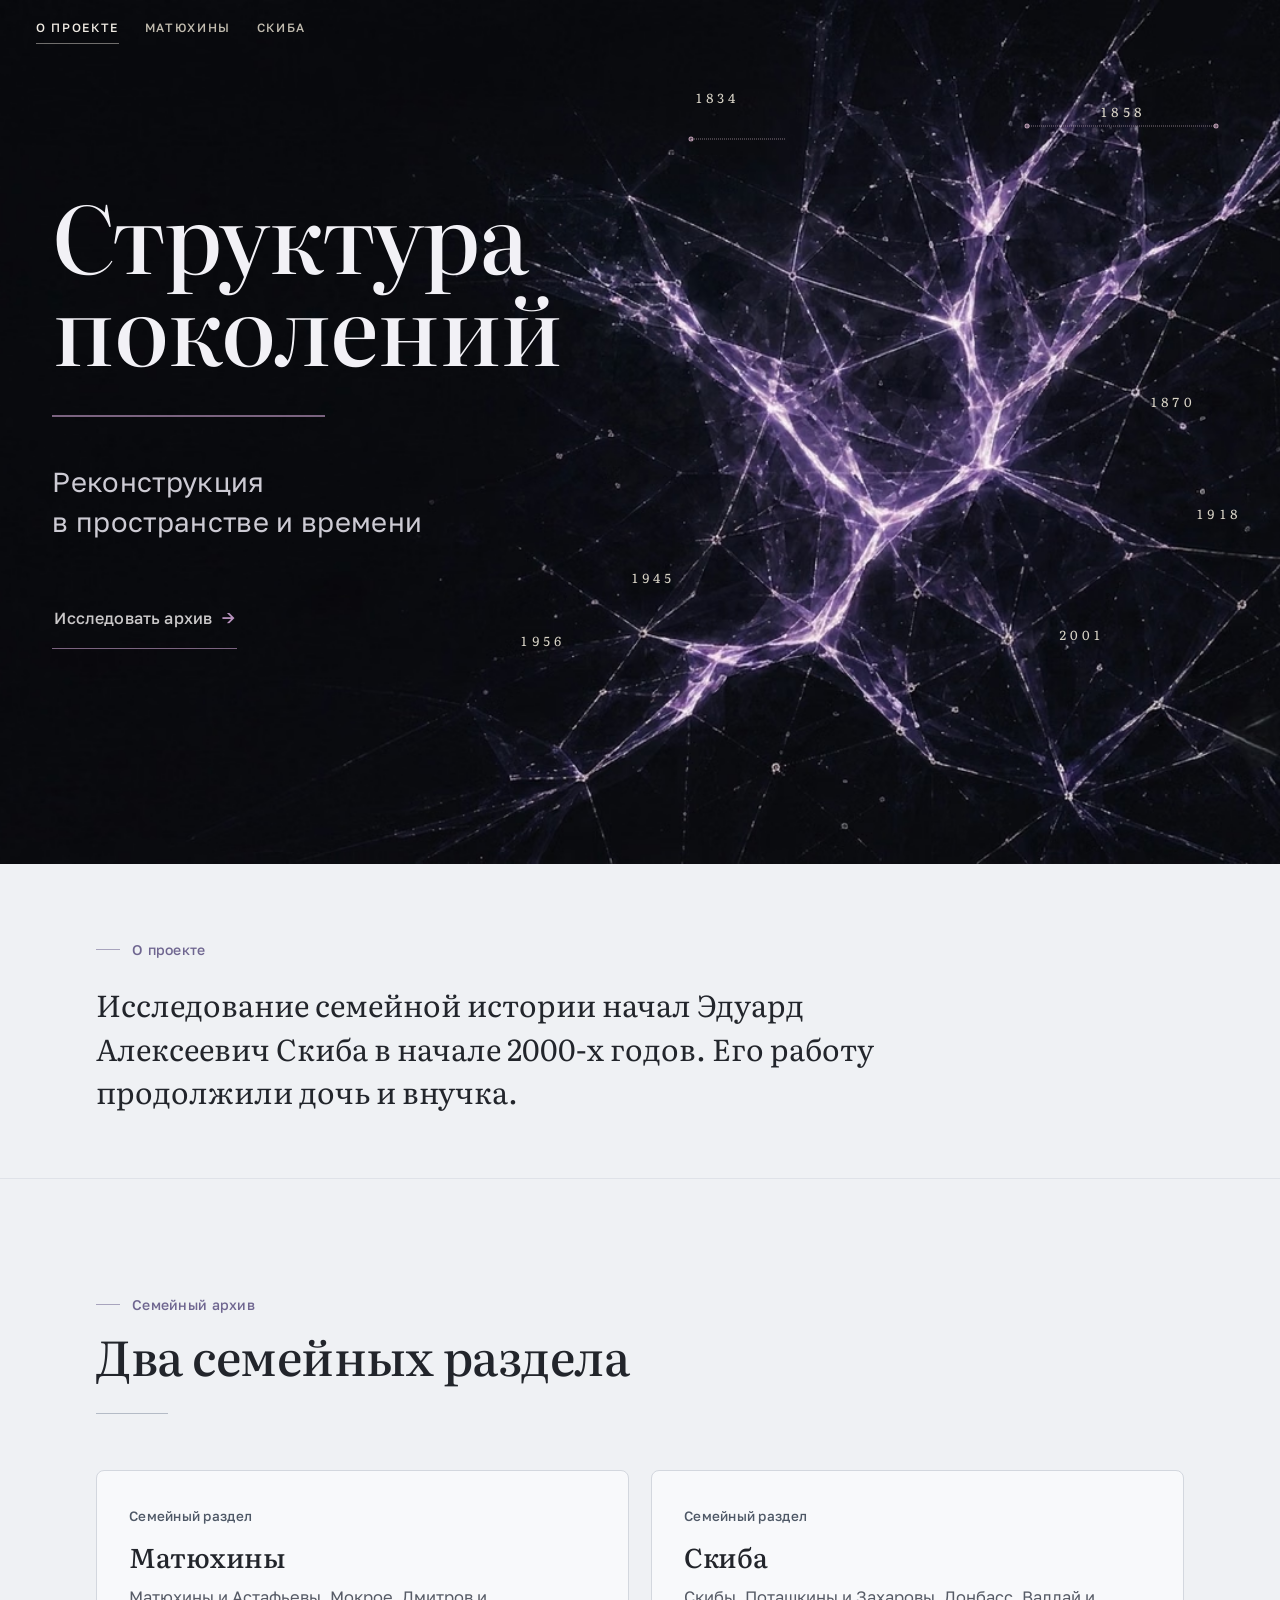
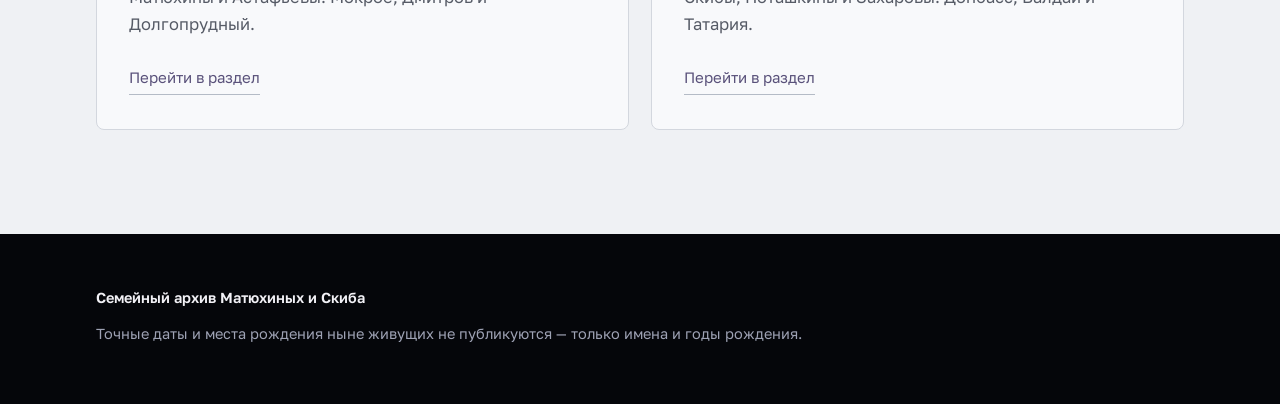
==== commit ec144a59: "Разделить архив на два семейных представления" ====
--- a/index.html
+++ b/index.html
@@ -74,7 +74,7 @@
 nav{position:fixed;top:0;left:0;right:0;z-index:50;background:rgba(239,241,244,.9);backdrop-filter:blur(12px);border-bottom:1px solid var(--line);transition:background-color .3s ease,border-color .3s ease,color .2s ease}
 nav .wrap{display:flex;align-items:center;min-height:44px;height:auto;padding-top:10px;padding-bottom:10px;max-width:1320px}
 .nav-links{display:flex;align-items:center;flex-wrap:wrap;justify-content:flex-start;gap:8px clamp(12px,2vw,28px);width:100%;min-width:0}
-.navbtn{position:relative;background:none;border:none;color:var(--ink-2);font-family:var(--sans);font-size:12px;font-weight:500;letter-spacing:.14em;text-transform:uppercase;padding:8px 0;margin:0;cursor:pointer;transition:color .2s;white-space:nowrap}
+.navbtn{position:relative;background:none;border:none;color:var(--ink-2);font-family:var(--sans);font-size:12px;font-weight:500;letter-spacing:.14em;text-transform:uppercase;text-decoration:none;padding:8px 0;margin:0;cursor:pointer;transition:color .2s;white-space:nowrap}
 .navbtn:hover{color:var(--ink)}
 .navbtn.active{color:var(--ink)}
 .navbtn.active::after{content:"";position:absolute;left:0;right:0;bottom:2px;height:1px;background:currentColor;opacity:.45}
@@ -84,6 +84,10 @@
 body.over-hero .navbtn.active{color:#F0EBE3}
 .page{display:none}
 .page.visible{display:block}
+.section-nav{background:var(--surface);border-bottom:1px solid var(--line)}
+.section-nav .wrap{display:flex;flex-wrap:wrap;gap:10px 28px;padding-top:20px;padding-bottom:20px}
+.section-nav a{color:var(--ink-2);font-size:13px;font-weight:500;text-decoration:none;border-bottom:1px solid transparent;padding-bottom:3px}
+.section-nav a:hover,.section-nav a:focus-visible{color:var(--ink);border-bottom-color:var(--line-strong)}
 
 /* HERO — мастер-фон Image 1 без перекраски; раскладка текста/дат по Image 2.
    Без градиентов, оверлеев и подсветки поверх арта. */
@@ -95,7 +99,7 @@
 .hero h1::after{content:"";display:block;width:min(21.3vw,338px);height:1.5px;background:rgba(217,173,223,.55);opacity:1;margin-top:42px}
 .hero .sub{font-size:clamp(19px,2.15vw,34px);line-height:1.45;font-weight:400;letter-spacing:.012em;color:#CDCBD4;max-width:560px;margin:45px 0 61px}
 .hero .sub b{color:var(--hero-ink)}
-.cta-link{display:inline-flex;align-items:baseline;gap:10px;background:none;border:none;border-bottom:1px solid rgba(217,173,223,.55);padding:0 2px 16px;color:#CAC8C9;font-family:var(--sans);font-size:clamp(16px,1.26vw,21px);font-weight:500;letter-spacing:.01em;cursor:pointer;transition:color .2s,border-color .25s}
+.cta-link{display:inline-flex;align-items:baseline;gap:10px;background:none;border:none;border-bottom:1px solid rgba(217,173,223,.55);padding:0 2px 16px;color:#CAC8C9;font-family:var(--sans);font-size:clamp(16px,1.26vw,21px);font-weight:500;letter-spacing:.01em;text-decoration:none;cursor:pointer;transition:color .2s,border-color .25s}
 .cta-link::after{content:"→";font-size:1.05em;color:rgba(217,173,223,.85);transition:transform .25s}
 .cta-link:hover{color:#FFFFFF;border-color:rgba(217,173,223,.85)}
 .cta-link:hover::after{transform:translateX(5px)}
@@ -226,6 +230,13 @@
 .facts-lead b{color:var(--ink)}
 .facts-note{margin-top:32px;padding-top:20px;border-top:1px solid var(--line);font-size:15px;color:var(--ink-3);max-width:640px}
 
+/* Главная — компактный вход в два семейных раздела */
+.about{padding:64px 0;border-bottom:1px solid var(--line-soft)}
+.about-text{font-family:var(--serif);font-size:clamp(22px,2.5vw,30px);line-height:1.45;max-width:850px;margin-top:24px}
+.family-entry{display:block;color:var(--ink);text-decoration:none;min-height:100%}
+.family-entry h3{font-size:clamp(30px,3.4vw,42px);margin-bottom:14px}
+.family-entry .entry-link{display:inline-block;margin-top:26px;color:var(--lilac-deep);font-size:15px;border-bottom:1px solid var(--line-strong);padding-bottom:5px}
+
 /* СТАТИСТИКА — крупные цифры, подписи строчными */
 .stats{display:grid;grid-template-columns:repeat(4,minmax(0,1fr));gap:28px 40px;font-variant-numeric:tabular-nums}
 .stats b{display:block;font-family:var(--serif);font-size:clamp(36px,4.2vw,52px);line-height:1;font-weight:500;color:var(--ink)}
@@ -235,6 +246,7 @@
 .pagehead{padding:92px 0 56px}
 .pagehead h1{font-size:clamp(38px,4.8vw,60px);line-height:1.06;margin:22px 0 18px}
 .pagehead .sub{font-size:19px;color:var(--ink-2);max-width:780px}
+.pagehead .tree-family{font-size:16.5px;color:var(--ink-3);max-width:780px;margin-top:18px}
 .pagehead .stats{grid-template-columns:repeat(2,minmax(0,220px))}
 
 /* ЛЕНТА ПОКОЛЕНИЙ */
@@ -260,6 +272,34 @@
 .card .tag{display:block;font-size:13.5px;letter-spacing:.02em;color:var(--steel-ink);font-weight:500;margin-bottom:14px}
 .card p{font-size:16.5px;color:var(--ink-2);margin-top:12px}
 .card .mini{font-size:14.5px;color:var(--ink-3);margin-top:24px;padding-top:14px;border-top:1px solid var(--line-soft)}
+
+/* Ветви, документы и география семейных разделов */
+.card .basis{font-size:13.5px;color:var(--steel-ink);margin-top:8px}
+.card .geography{font-size:14.5px;color:var(--ink-3);margin-top:20px;padding-top:14px;border-top:1px solid var(--line-soft)}
+.branch-link{display:inline-block;margin-top:22px;color:var(--lilac-deep);font-size:15px;text-decoration:none;border-bottom:1px solid var(--line-strong);padding-bottom:4px}
+.branch-link:hover{color:var(--ink)}
+.collateral{margin-top:72px}
+.subsection-head{max-width:800px;margin-bottom:32px}
+.subsection-head h3{font-size:clamp(28px,3.2vw,38px);line-height:1.15;margin-top:14px}
+.subsection-head p{color:var(--ink-2);margin-top:14px;max-width:720px}
+.documents{border-top:1px solid var(--line)}
+.document{padding:34px 0;border-bottom:1px solid var(--line)}
+.document h3{font-size:27px;line-height:1.2;margin:8px 0 12px}
+.document .kind{font-size:13.5px;color:var(--steel-ink);font-weight:500}
+.document .reference{font-size:15px;color:var(--ink-3);margin-bottom:14px}
+.document p{font-size:17px;color:var(--ink-2);max-width:850px;margin-top:12px}
+.document img{display:block;max-width:100%;height:auto;margin-top:20px;border:1px solid var(--line)}
+.archive-directions{margin-top:36px;max-width:850px}
+.archive-directions h3{font-size:24px;margin-bottom:14px}
+.archive-directions ul{list-style:none}
+.archive-directions li{padding:12px 0;border-bottom:1px solid var(--line-soft);color:var(--ink-2);font-size:16.5px}
+.place-list{display:grid;grid-template-columns:repeat(2,minmax(0,1fr));gap:30px 48px}
+.place-item{border-top:1px solid var(--line-strong);padding-top:18px}
+.place-item h3{font-size:22px;line-height:1.25;margin-bottom:8px}
+.place-item p{font-size:16px;color:var(--ink-2)}
+.gallery-grid{display:grid;grid-template-columns:repeat(3,minmax(0,1fr));gap:24px}
+.gallery-grid img{display:block;width:100%;height:auto;border:1px solid var(--line)}
+.gallery-grid figcaption{margin-top:10px;font-size:14.5px;color:var(--ink-2)}
 
 /* ИСТОЧНИКИ */
 .src{background:var(--surface);border-top:1px solid var(--line);border-bottom:1px solid var(--line)}
@@ -329,6 +369,7 @@
 
 footer{background:var(--hero-bg);color:var(--hero-ink-2);padding:52px 0 58px;font-size:14.5px}
 footer b{color:var(--hero-ink)}
+.footer-privacy{margin-top:12px;max-width:720px;color:var(--hero-ink-2)}
 
 /* Движение — сдержанные жесты: проявление героя, наплыв фасетов от дальних
    к ближним, прорисовка хребта, медленное дыхание точек света, смена
@@ -372,6 +413,8 @@
 
 @media(max-width:980px){
   .g2,.g3{grid-template-columns:1fr}
+  .place-list{grid-template-columns:1fr}
+  .gallery-grid{grid-template-columns:repeat(2,minmax(0,1fr))}
   section{padding:76px 0}
   .stats{grid-template-columns:repeat(2,minmax(0,1fr))}
   .hero{min-height:0;padding:calc(var(--navh) + 56px) 0 min(118vw,620px)}
@@ -423,6 +466,12 @@
   .lattice .nd.hot{r:2.8}
   .lattice .yr{font-size:16px}
   .lattice .tick{stroke-width:1}
+  .about{padding:48px 0}
+  .about-text{font-size:21px}
+  .section-nav .wrap{gap:9px 20px;padding-top:16px;padding-bottom:16px}
+  .section-nav a{font-size:12px}
+  .collateral{margin-top:56px}
+  .gallery-grid{grid-template-columns:1fr}
   .facts{padding:40px 0 36px}
   .facts-lead{font-size:17px;margin-bottom:30px}
   .facts-note{margin-top:26px}
@@ -444,7 +493,7 @@
 <body class="over-hero">
 <nav>
   <div class="wrap">
-    <div class="nav-links"><button class="navbtn active" id="nb1" aria-current="true" type="button" data-nav="top">О проекте</button><button class="navbtn" type="button" data-nav="line">Ветви</button><button class="navbtn" type="button" data-nav="sources">Источники</button><button class="navbtn" type="button" data-nav="places">Места</button><button class="navbtn" type="button" data-nav="timeline">Хроника</button><button class="navbtn nav-tree" id="nb-tree" type="button" data-nav="tree">Древо</button></div>
+    <div class="nav-links"><a class="navbtn active" id="nb1" aria-current="true" href="#about" data-section="about">О проекте</a><a class="navbtn" href="#matyukhiny" data-section="matyukhiny">Матюхины</a><a class="navbtn" href="#skiba" data-section="skiba">Скиба</a></div>
   </div>
 </nav>
 
@@ -462,305 +511,210 @@
     <div class="hero-copy">
       <h1>Структура поколений</h1>
       <p class="sub">Реконструкция<br>в пространстве и времени</p>
-      <button class="cta-link" type="button" data-nav="tree">Исследовать архив</button>
+      <a class="cta-link" href="#archive">Исследовать архив</a>
     </div>
   </div>
 </header>
 
-<div class="facts">
-  <div class="wrap">
-    <div class="label">Семейный архив · семейная база (июль 2026) · Отцовская линия Матюхиных, ок. 1768 — 1971</div>
-    <p class="facts-lead">Две линии — <b>Матюхины</b> из села Мокрое и <b>Скибы</b> с Лозовой Павловки — сведены в одну базу и прослежены по документам до конца XVIII века.</p>
-    <div class="stats">
-      <div><b>8</b><span>поколений прослежено</span></div>
-      <div><b>243</b><span>человека в базе</span></div>
-      <div><b>40</b><span>родовых фамилий</span></div>
-      <div><b>1768</b><span>самое раннее рождение</span></div>
-    </div>
-    <p class="facts-note">Точные даты и места рождения ныне живущих не публикуются — только имена и годы рождения.</p>
-  </div>
+<section class="about" id="about">
+  <div class="wrap">
+    <div class="label">О проекте</div>
+    <p class="about-text">Исследование семейной истории начал Эдуард Алексеевич Скиба в начале 2000-х годов. Его работу продолжили дочь и внучка.</p>
+  </div>
+</section>
+
+<section id="archive">
+  <div class="wrap">
+    <div class="sect-head">
+      <div class="label">Семейный архив</div>
+      <h2>Два семейных раздела</h2>
+      <div class="hr"></div>
+    </div>
+    <div class="grid g2"><a class="card family-entry" href="#matyukhiny"><div class="tag">Семейный раздел</div><h3>Матюхины</h3><p>Матюхины и Астафьевы. Мокрое, Дмитров и Долгопрудный.</p><span class="entry-link">Перейти в раздел</span></a><a class="card family-entry" href="#skiba"><div class="tag">Семейный раздел</div><h3>Скиба</h3><p>Скибы, Поташкины и Захаровы. Донбасс, Валдай и Татария.</p><span class="entry-link">Перейти в раздел</span></a></div>
+  </div>
+</section>
 </div>
 
-<section id="line">
+<div class="page" id="page-matyukhiny">
+<section class="pagehead" id="matyukhiny">
+  <div class="wrap">
+    <div class="label">Семейный раздел</div>
+    <h1>Матюхины</h1>
+    <p class="sub">Линии Сергея по отцу и по матери: Матюхины и Астафьевы.</p>
+  </div>
+</section>
+<div class="section-nav"><div class="wrap"><a href="#matyukhiny">Обзор</a><a href="#matyukhiny-branches">Ветви</a><a href="#matyukhiny-tree">Древо</a><a href="#matyukhiny-sources">Документы</a><a href="#matyukhiny-places">География</a><a href="#matyukhiny-timeline">Хроника</a></div></div>
+
+<section id="matyukhiny-branches">
   <div class="wrap">
     <div class="sect-head">
       <div class="label">Прямые предки</div>
-      <h2>Четыре родительские линии</h2>
-      <p>Две линии Сергея и две линии Надежды — цепочки приведены так, как они записаны в базе.</p>
-      <div class="hr"></div>
-    </div>
-    <div class="grid g2" style="margin-bottom:44px">
-      <div class="card"><div class="tag">Линия Сергея · по отцу</div><h3>Матюхины</h3><p><b>Матюхин Сергей</b> (р. 1971) → <b>Матюхин Андрей</b> (1 октября 1931 – 10 мая 1996) → <b>Матюхин Иван</b> (ноя. 1892 – 1971) → <b>Матюхин Андрей</b> (р. 1870) → <b> Федот</b> (р. ок. 1818)</p><p>Корни в селе <b>Мокрое</b> Белевского уезда Тульской губернии. По архивным документам подтверждены родители Андрея — <b>Федот Григорьев</b> и <b>Параскева Петрова</b>.</p><p>Ревизская сказка 1834 года (двор №26, лист 689, кадр 0168) подтверждает существование в селе Мокром семьи <b>Ильи Матвеева</b> (ок. 1767–1834+), его сына <b>Григория Ильина</b> (ок. 1789–1834+) и внука <b>Федота Григорьева</b> (ок. 1817–1818). Федот и его братья <b>Пётр</b> (ок. 1814–1815), <b>Матвей</b> (ок. 1826–1827) и <b>Иван</b> (ок. 1827–1828) — сыновья Григория.</p><p>В женской половине того же двора записаны жена Ильи <b>Аграфена</b> (ок. 1770–1771), жена Григория <b>Степанида</b> (43 года в 1834 г.) и дочери Григория <b>Анна</b> (14 лет в 1834 г.) и <b>Агафья</b> (1 год в 1834 г.).</p><p>Илье, Григорию и Федоту фамилия Матюхин как документальный факт в 1834 году не приписана. Для окончательного подтверждения непрерывности ветви и перехода к метрикам конца XIX века остаётся найти связующую ревизию 1850 года.</p><div class="mini">Проверить: ревизские сказки 1850 года Белевского уезда (ГАТО, Тула)</div></div>
-      <div class="card"><div class="tag">Линия Сергея · по матери</div><h3>Астафьевы</h3><p><b>Матюхин Сергей</b> (р. 1971) → <b>Астафьева Надежда</b> (22 августа 1931 – 4 декабря 1997) → <b> Мария</b> (ум. зима 1961)</p><p>Линия матери Сергея — <b>Надежды Астафьевой</b> (1931, Дмитров — 1997, Долгопрудный). Дед <b>Алексей Астафьев</b>; бабушка <b>Мария Архиповна</b> — пока без девичьей фамилии в базе.</p><div class="mini">Цель: девичья фамилия Марии Архиповны и предки Петра Астафьева</div></div>
-      <div class="card"><div class="tag">Линия Надежды · по отцу</div><h3>Скибы</h3><p><b>Скиба Надежда</b> (р. 1969) → <b>Скиба Эдуард</b> (19 февраля 1937 – 25 мая 2015) → <b>Скиба Алексей</b> (10 апреля 1907 – 13 октября 1955) → <b>Скиба Григорий</b> (1879 – после 7 января 1956) → <b>Скиба Андрей</b> (ум. 1891)</p><p>Донбасская ветвь: род из села <b>Лозовая Павловка</b> (ныне Луганщина). Дед <b>Алексей Скиба</b> (1907, Лозовая Павловка — 1955, Химки), прадед <b>Григорий</b> (р. 1879), прапрадед <b>Андрей Скиба</b>. Жена Алексея — <b>Маргарита Алексеева</b> (1909, Донецкая обл.) из донбасской ветви Алексеевых.</p><div class="mini">Вглубь: метрики Славяносербского уезда Екатеринославской губернии</div></div>
-      <div class="card"><div class="tag">Линия Надежды · по матери</div><h3>Поташкины и Захаровы</h3><p><b>Скиба Надежда</b> (р. 1969) → <b>Поташкина Нина</b> (11 июня 1938 – 23 апреля 2000) → <b>Алексеева Серафима</b> (11 августа 1912 – 26 июля 1988) → <b>Елисеева Зинаида</b> (8 ноября 1888 – 25 февраля 1973)</p><p>Бабушка <b>Нина Поташкина</b> (1938, Торопец): отец — <b>Федор Поташкин</b> с Валдая, мать — <b>Серафима Алексеева</b> из Чистополя, дочь <b>Григория Захарова-Алексеева</b> и <b>Зинаиды Елисеевой</b> из Толкиша.</p><div class="mini">Вглубь: метрики Валдайского уезда (Поташкины) и Чистопольского уезда (Захаровы)</div></div>
-      
-    </div>
-  </div>
-</section>
-
-<section>
-  <div class="wrap">
-    <div class="sect-head">
-      <div class="label">Совпадение фамилий</div>
-      <h2>Две ветви Алексеевых</h2>
-      <p>В древе две семьи Алексеевых, между собой не родственные. Обе сходятся в бабушках <b>Надежды Скиба</b> — по отцу и по матери.</p>
-      <div class="hr"></div>
-    </div>
-    <div class="grid g2">
-      <div class="card"><div class="tag">Ветвь I · Татария · из Захаровых</div><h3>Захаровы-Алексеевы</h3><p><b>Ермил Захаров</b> → <b>Спиридон Ермилович</b> → <b>Григорий Спиридонович</b> (1887–1966), записанный как «Захаров/Алексеев».</p><p>Его дети от <b>Зинаиды Елисеевой</b> (Толкиш) разошлись по фамилиям: старший <b>Василий</b> остался Захаровым, младшие — <b>Александр</b>, <b>Серафима</b>, <b>Иван</b>, <b>Константин</b> — стали Алексеевыми.</p><p><b>Серафима</b> (1912, Чистополь) вышла за Федора Поташкина — она бабушка Надежды <b>по матери</b>.</p><div class="mini">Толкиш · Новошешминск · Чистополь (Татария)</div></div>
-      <div class="card"><div class="tag">Ветвь II · Донбасс · самостоятельный род</div><h3>Алексеевы донбасские</h3><p><b>Василий Алексеев</b> → <b>Василий Васильевич</b> (1875–1935) и <b>Агафья Андреевна</b>; в семье восемь детей.</p><p>Дочь <b>Маргарита</b> (1909, Донецкая обл. — 1987, Химки) вышла за <b>Алексея Скиба</b> — она бабушка Надежды <b>по отцу</b>.</p><p>С татарскими Алексеевыми родство в документах не прослеживается: разные губернии, разные корни, совпадение распространённой фамилии.</p><div class="mini">Донецкая область · Лозовая Павловка · Химки</div></div>
-    </div>
-  </div>
-</section>
-
-<section class="alt" id="timeline">
-  <div class="wrap">
-    <div class="sect-head">
-      <div class="label">Самая длинная линия</div>
-      <h2>Матюхины: цепочка поколений</h2>
-      <p>От Сергея Андреевича вглубь по отцовской линии — по семейному архиву и ревизской сказке 1834 года.</p>
-      <div class="hr"></div>
-    </div>
-    <div class="tl">
-      <div class="tl-item me">
-        <div class="tl-gen">Поколение 8 · линия Матюхиных</div>
-        <h3>Матюхин Сергей Андреевич</h3>
-        <div class="yrs">р. 1971</div>
-        <p>Место уточняется по метрикам и семейным записям.</p>
-      </div>
-      <div class="tl-item">
-        <div class="tl-gen">Поколение 7 · линия Матюхиных</div>
-        <h3>Матюхин Андрей Иванович</h3>
-        <div class="yrs">1 октября 1931 – 10 мая 1996</div>
-        <p>село Мокрое Тульской области</p>
-      </div>
-      <div class="tl-item">
-        <div class="tl-gen">Поколение 6 · линия Матюхиных</div>
-        <h3>Матюхин Иван Андреевич</h3>
-        <div class="yrs">ноя. 1892 – 1971</div>
-        <p>село Мокрое Тульской области</p>
-      </div>
-      <div class="tl-item">
-        <div class="tl-gen">Поколение 5 · линия Матюхиных</div>
-        <h3>Матюхин Андрей Федотович</h3>
-        <div class="yrs">р. 1870</div>
-        <p>село Мокрое Тульской области</p>
-      </div>
-      <div class="tl-item">
-        <div class="tl-gen">Поколение 4 · линия Матюхиных</div>
-        <h3>Федот</h3>
-        <div class="yrs">р. ок. 1818</div>
-        <p>село Мокрое Тульской области</p>
-      </div>
-      <div class="tl-item">
-        <div class="tl-gen">Поколение 3 · линия Матюхиных</div>
-        <h3>Григорий</h3>
-        <div class="yrs">р. ок. 1790</div>
-        <p>село Мокрое Тульской области</p>
-      </div>
-      <div class="tl-item">
-        <div class="tl-gen">Поколение 2 · линия Матюхиных</div>
-        <h3>Илья</h3>
-        <div class="yrs">р. ок. 1768</div>
-        <p>село Мокрое Тульской области</p>
-      </div>
-      <div class="tl-item">
-        <div class="tl-gen">Поколение 1 · линия Матюхиных</div>
-        <h3>Матвей</h3>
-        <div class="yrs">? – ?</div>
-        <p>Место уточняется по метрикам и семейным записям.</p>
-      </div>
-    </div>
-  </div>
-</section>
-
-<section id="surnames">
-  <div class="wrap">
-    <div class="sect-head">
-      <div class="label">Ономастика</div>
-      <h2>Фамилии рода</h2>
-      <p>Десять самых частых фамилий в базе; женские формы посчитаны вместе с мужскими.</p>
-      <div class="hr"></div>
-    </div>
-    <div class="grid g2"><div class="card"><h4>Матюхин</h4><p>Русская фамилия от уменьшительной формы имени Матвей (Матюха). В селе Мокрое Белевского уезда достоверно прослеживается с Андрея Федотовича (р. 1870). Имя Матвей является в роду историческим (в ревизии 1834 г. зафиксирован дед Матвей, давший отчество Илье Матвееву, и один из сыновей Григория — Матвей); версия о происхождении фамилии от имени Матюха в этой ветви наиболее вероятна. Принадлежность отца Андрея — Федота Григорьева (ок. 1817–1818) к Матюхиным как документальный факт в 1834 г. не записана.</p><div class="mini">40 носителей в базе</div></div><div class="card"><h4>Алексеев</h4><p>Внимание: в древе две несвязанные ветви Алексеевых — татарская (из Захаровых) и донбасская. Обе сходятся в бабушках Надежды Скиба.</p><div class="mini">17 носителей в базе</div></div><div class="card"><h4>Захаров</h4><p>Род из Толкиша (Татария): Ермил → Спиридон → Григорий Спиридонович, который писался и Захаровым, и Алексеевым.</p><div class="mini">17 носителей в базе</div></div><div class="card"><h4>Скиба</h4><p>Украинская фамилия (скиба — «ломоть хлеба»); род из села Лозовая Павловка на Донбассе, затем Тула и Химки.</p><div class="mini">14 носителей в базе</div></div><div class="card"><h4>Сахаров</h4><p>Родня по браку; связи требуют уточнения по документам.</p><div class="mini">13 носителей в базе</div></div><div class="card"><h4>Поташкин</h4><p>От прозвища «поташник»; корни в деревне Серганиха Валдайского уезда Новгородской губернии.</p><div class="mini">12 носителей в базе</div></div><div class="card"><h4>Никитин</h4><p>Родня по браку; связи в подмосковных записях базы.</p><div class="mini">8 носителей в базе</div></div><div class="card"><h4>Игнатьев</h4><p>Родня по браку; встречается в ветви Алексеевых.</p><div class="mini">6 носителей в базе</div></div><div class="card"><h4>Астафьев</h4><p>От имени Астафий; линия матери Сергея Матюхина — Дмитров и Долгопрудный.</p><div class="mini">5 носителей в базе</div></div><div class="card"><h4>Букин</h4><p>Родня по браку в ветви Алексеевых.</p><div class="mini">5 носителей в базе</div></div></div>
-  </div>
-</section>
-
-<section class="alt" id="places">
-  <div class="wrap">
-    <div class="sect-head">
-      <div class="label">Места</div>
-      <h2>География записей</h2>
-      <p>Места, чаще всего встречающиеся в записях о рождении и смерти.</p>
-      <div class="hr"></div>
-    </div>
-    <div class="grid g3"><div class="card"><div class="tag">География · 17 записей</div><h4>село Мокрое Тульской области</h4><p>Село Белевского уезда Тульской губернии — родовое гнездо Матюхиных с XIX века.</p></div><div class="card"><div class="tag">География · 7 записей</div><h4>город Химки, Московская область</h4><p>Главное гнездо рода с середины XX века: здесь жили Скибы, здесь поженились Сергей и Надежда.</p></div><div class="card"><div class="tag">География · 7 записей</div><h4>Москва</h4><p>Столица; сюда сходятся поздние ветви рода.</p></div><div class="card"><div class="tag">География · 7 записей</div><h4>Астрахань</h4><p>Город Черновых — родни по браку; жили здесь с конца XIX века.</p></div><div class="card"><div class="tag">География · 3 записи</div><h4>село Толкиш, Татария</h4><p>Село под Чистополем — родина Захаровых-Алексеевых и Елисеевых.</p></div><div class="card"><div class="tag">География · 2 записи</div><h4>город Чистополь, Татария</h4><p>Уездный город на Каме; здесь родилась Серафима Алексеева (1912).</p></div><div class="card"><div class="tag">География · 2 записи</div><h4>город Солнечногорск, Московская область</h4><p>Подмосковье; последний адрес Федора Поташкина и Серафимы Алексеевой.</p></div><div class="card"><div class="tag">География · 2 записи</div><h4>село Лозовая Павловка, Донбасс</h4><p>Село на Луганщине — точка выхода рода Скиба: здесь родились Григорий (1879) и Алексей (1907).</p></div><div class="card"><div class="tag">География · 2 записи</div><h4>село Новошешминск, Татария</h4><p>Село Чистопольского уезда; родина братьев Алексеевых.</p></div></div>
-  </div>
-</section>
-
-<section>
-  <div class="wrap">
-    <div class="sect-head">
-      <div class="label">Точка встречи</div>
-      <h2>Где сходятся две линии</h2>
-      <p>Тульская линия Матюхиных и донбасско-валдайская линия Скиба сошлись в подмосковных Химках: <b>Матюхин Сергей</b> (р. 1971) и <b>Скиба Надежда</b> (р. 1969) — родители Анны (р. 2002).</p>
-      <div class="hr"></div>
-    </div>
-    <div class="grid g2">
-      <div class="card">
-        <div class="tag">Ныне живущие</div>
-        <h3>Сегодняшнее поколение</h3>
-        <p>Для ныне живущих родственников указаны только имена и годы рождения. Точные даты, места рождения и контактные данные не публикуются.</p>
-      </div>
-      <div class="card">
-        <div class="tag">Источник</div>
-        <h3>Архивная база рода · июль 2026</h3>
-        <p>Состояние базы на 17 июля 2026: 243 человека, 93 семейные записи, 50 дат смерти. У ныне живущих опубликованы только имена и годы рождения.</p>
-      </div>
-    </div>
-  </div>
-</section>
-
-<section class="src" id="sources">
-  <div class="wrap">
-      <div class="sect-head">
-      <div class="label">Достоверность</div>
-      <h2>Источники и оговорки</h2>
-      <p>Персональные данные из семейной базы (частичный экспорт, июль 2026). Описания, этимология фамилий, географические комментарии и направления поиска <b>сформированы автоматически и требуют проверки</b>.</p>
-      <div class="hr"></div>
-    </div>
-    <div class="grid g2">
-      <div class="scard">
-        <h3>Что откуда взято</h3>
-        <ul>
-          <li><b>Имена, даты, связи</b> — семейная база (частичный экспорт)</li>
-          <li><b>Тексты разделов</b> — сгенерированы автоматически, архивно не проверены</li>
-        </ul>
-        <p style="margin:10px 0">Из 243 человек в базе запись о рождении есть у 160. Насколько точно известна дата:</p>
-        <ul>
-          <li><b>День, месяц и год</b> — 74 записи</li>
-          <li><b>Только год</b> — 66; месяц и год — 1</li>
-          <li><b>С пометой «до», «около», «между»</b> — 19: такая дата выведена от родственников, а не прочитана в документе</li>
-          <li><b>Дата рождения отсутствует</b> — 83 человека</li>
-        </ul>
-      </div>
-      <div class="scard">
-        <h3>Чего в файле нет</h3>
-        <p style="margin-bottom:10px">Ссылки на источники в экспорте есть, но за ними стоят <b>не архивные документы</b>:</p>
-        <ul>
-          <li><b>82 записи</b> связаны с совпадением с деревом другого исследователя</li>
-          <li>Такое совпадение — <b>зацепка, а не доказательство</b>: чужое дерево может содержать ту же ошибку</li>
-          <li>Ссылок на метрические книги, ревизские сказки и записи ЗАГС в файле нет ни одной</li>
-        </ul>
-      </div>
-      <div class="scard">
-        <h3>Как читать пометки</h3>
-        <ul>
-          <li><span class="leg">гипотеза</span> запись без источника: дата вычислена от родственников или отсутствует</li>
-          <li><b>«до 1852», «ок. 1870»</b> — дата выведена от родственников, а не из документа</li>
-          <li><b>Пунктирная карточка в древе</b> — предок не найден, это цель поиска</li>
-        </ul>
-      </div>
-      <div class="scard">
-        <h3>Архивные направления</h3>
-        <ul>
-          <li>Метрики по <b>селу Мокрое</b> Белевского уезда (ГАТО, Тула)</li>
-          <li>Метрики <b>Валдайского уезда</b> — Поташкины (ГАНО)</li>
-          <li>Метрики <b>Чистопольского уезда</b> — Захаровы-Алексеевы (ГА РТ)</li>
-          <li>Метрики <b>Славяносербского уезда</b> — Скибы (Лозовая Павловка)</li>
-          <li>Записи ЗАГС по <b>Химкам</b> и Московской области</li>
-        </ul>
-      </div>
-    </div>
-  </div>
-</section>
+      <h2>Родовые ветви</h2>
+      <div class="hr"></div>
+    </div>
+    <div class="grid g2"><article class="card"><div class="tag">Линия Сергея · по отцу</div><h3>Матюхины</h3><div class="basis">Семейные сведения и ревизская сказка 1834 года</div><p>Корни в селе <b>Мокрое</b> Белевского уезда Тульской губернии. В семейных материалах родителями Андрея Федотовича названы <b>Федот Григорьев</b> и <b>Параскева Петрова</b>.</p><p>В ревизской сказке 1834 года найдена семья <b>Ильи Матвеева</b>, его сына <b>Григория</b> и внука <b>Федота</b>. Фамилия Матюхин в этой записи у них не указана.</p><div class="geography">Мокрое · Белевский уезд · Тульская губерния</div><a class="branch-link" href="#matyukhiny-tree">Открыть древо раздела</a></article><article class="card"><div class="tag">Линия Сергея · по матери</div><h3>Астафьевы</h3><div class="basis">Семейные сведения</div><p><b>Надежда Астафьева</b> (1931–1997) — мать Сергея. Её родители — <b>Алексей Астафьев</b> и <b>Мария Архиповна</b>; девичья фамилия Марии в базе не указана.</p><div class="geography">Дмитров · Долгопрудный</div><a class="branch-link" href="#matyukhiny-tree">Открыть древо раздела</a></article></div>
+
+  </div>
+</section>
+<section class="src" id="matyukhiny-sources">
+  <div class="wrap">
+    <div class="sect-head">
+      <div class="label">Документы</div>
+      <h2>Документы и семейные сведения</h2>
+      <div class="hr"></div>
+    </div>
+    <div class="documents"><article class="document"><div class="kind">Архивный документ · 1834</div><h3>Ревизская сказка по селу Мокрое</h3><div class="reference">Двор №26, лист 689, кадр 0168</div><p>В мужской половине двора записаны <b>Илья Матвеев</b> (ок. 1767–1834+), его сын <b>Григорий Ильин</b> (ок. 1789–1834+) и внук <b>Федот Григорьев</b> (ок. 1817–1818). Другие сыновья Григория — <b>Пётр</b> (ок. 1814–1815), <b>Матвей</b> (ок. 1826–1827) и <b>Иван</b> (ок. 1827–1828).</p><p>В женской половине записаны жена Ильи <b>Аграфена</b> (ок. 1770–1771), жена Григория <b>Степанида</b> (43 года в 1834 году) и дочери Григория <b>Анна</b> (14 лет) и <b>Агафья</b> (1 год).</p><p>Илье, Григорию и Федоту фамилия Матюхин в записи не приписана. Связь этой семьи с позднейшими Матюхиными требует подтверждения связующими документами.</p></article><article class="document"><div class="kind">Семейные сведения</div><h3>Родители Андрея Федотовича Матюхина</h3><p>В семейных материалах родителями Андрея названы <b>Федот Григорьев</b> и <b>Параскева Петрова</b>.</p></article><article class="document"><div class="kind">Семейные сведения</div><h3>Линия Астафьевых</h3><p>В записи прямой линии указаны <b>Надежда Астафьева</b> (1931–1997), её отец <b>Алексей Астафьев</b> и мать <b>Мария Архиповна</b>.</p></article></div>
+    <div class="archive-directions"><h3>Архивные направления</h3><ul><li>Ревизские сказки 1850 года Белевского уезда (ГАТО, Тула).</li><li>Метрики по селу Мокрое Белевского уезда (ГАТО, Тула).</li></ul></div>
+  </div>
+</section>
+
+
+<section class="alt" id="matyukhiny-places">
+  <div class="wrap">
+    <div class="sect-head">
+      <div class="label">География</div>
+      <h2>Места ветвей</h2>
+      <div class="hr"></div>
+    </div>
+    <div class="place-list"><article class="place-item"><h3>село Мокрое Тульской области</h3><p>Место записей Матюхиных; ревизская сказка 1834 года.</p></article><article class="place-item"><h3>город Дмитров, Московская область</h3><p>Родина Надежды Астафьевой (1931).</p></article><article class="place-item"><h3>город Долгопрудный, Московская область</h3><p>Последний адрес Надежды Астафьевой.</p></article><article class="place-item"><h3>город Химки, Московская область</h3><p>Здесь поженились Сергей и Надежда.</p></article></div>
+  </div>
+</section>
+
+
+<section id="matyukhiny-timeline">
+  <div class="wrap">
+    <div class="sect-head">
+      <div class="label">Хроника</div>
+      <h2>Значимые события</h2>
+      <div class="hr"></div>
+    </div>
+    <div class="tl"><div class="tl-item"><div class="tl-gen">1834</div><h3>Ревизская сказка по селу Мокрое</h3><p>Двор №26: семьи Ильи Матвеева и Григория Ильина.</p></div><div class="tl-item"><div class="tl-gen">1870</div><h3>Родился Андрей Федотович Матюхин</h3><p>Село Мокрое.</p></div><div class="tl-item"><div class="tl-gen">1892</div><h3>Родились Иван Андреевич Матюхин и Прасковья Власовна Алексанова</h3></div><div class="tl-item"><div class="tl-gen">1931</div><h3>Родились Андрей Иванович Матюхин и Надежда Алексеевна Астафьева</h3></div><div class="tl-item"><div class="tl-gen">1971</div><h3>Родился Сергей Андреевич Матюхин</h3></div><div class="tl-item"><div class="tl-gen">2002</div><h3>Родилась Анна Сергеевна Матюхина — общая дочь Сергея и Надежды</h3></div></div>
+  </div>
+</section>
+
+
+
 </div>
 
+<div class="page" id="page-skiba">
+<section class="pagehead" id="skiba">
+  <div class="wrap">
+    <div class="label">Семейный раздел</div>
+    <h1>Скиба</h1>
+    <p class="sub">Линии Надежды по отцу и по матери: Скибы, Поташкины и Захаровы.</p>
+  </div>
+</section>
+<div class="section-nav"><div class="wrap"><a href="#skiba">Обзор</a><a href="#skiba-branches">Ветви</a><a href="#skiba-tree">Древо</a><a href="#skiba-sources">Документы</a><a href="#skiba-places">География</a><a href="#skiba-timeline">Хроника</a></div></div>
+
+<section id="skiba-branches">
+  <div class="wrap">
+    <div class="sect-head">
+      <div class="label">Прямые предки</div>
+      <h2>Родовые ветви</h2>
+      <div class="hr"></div>
+    </div>
+    <div class="grid g2"><article class="card"><div class="tag">Линия Надежды · по отцу</div><h3>Скибы</h3><div class="basis">Семейные сведения</div><p>Род из села <b>Лозовая Павловка</b>. В прямой линии указаны <b>Алексей Скиба</b> (1907–1955), его отец <b>Григорий</b> (р. 1879) и дед <b>Андрей Скиба</b>. Жена Алексея — <b>Маргарита Алексеева</b> (1909–1987) из донбасской ветви Алексеевых.</p><div class="geography">Лозовая Павловка · Донецкая область · Химки</div><a class="branch-link" href="#skiba-tree">Открыть древо раздела</a></article><article class="card"><div class="tag">Линия Надежды · по матери</div><h3>Поташкины и Захаровы</h3><div class="basis">Семейные сведения</div><p><b>Нина Поташкина</b> (1938–2000) — мать Надежды. Её отец <b>Федор Поташкин</b> связан с Валдаем, мать <b>Серафима Алексеева</b> — с Чистополем; род Серафимы восходит к <b>Захаровым</b> и <b>Елисеевым</b> из Толкиша.</p><div class="geography">Валдай · Серганиха · Толкиш · Чистополь</div><a class="branch-link" href="#skiba-tree">Открыть древо раздела</a></article></div>
+<div class="collateral">
+  <div class="subsection-head">
+    <div class="label">Совпадение фамилий</div>
+    <h3>Две ветви Алексеевых</h3>
+    <p>Две семьи Алексеевых не являются родственными. Донбасская ветвь связана с бабушкой Надежды по отцу, татарская — с бабушкой по матери.</p>
+  </div>
+  <div class="grid g2"><article class="card"><div class="tag">Татария · из Захаровых</div><h3>Захаровы-Алексеевы</h3><div class="basis">Семейные сведения</div><p><b>Ермил Захаров</b> → <b>Спиридон Ермилович</b> → <b>Григорий Спиридонович</b> (1887–1966), записанный как «Захаров/Алексеев».</p><p>Старший сын Григория и <b>Зинаиды Елисеевой</b>, <b>Василий</b>, остался Захаровым; младшие дети — <b>Александр</b>, <b>Серафима</b>, <b>Иван</b> и <b>Константин</b> — стали Алексеевыми.</p><div class="geography">Толкиш · Новошешминск · Чистополь</div></article><article class="card"><div class="tag">Донбасс · самостоятельный род</div><h3>Алексеевы донбасские</h3><div class="basis">Семейные сведения</div><p><b>Василий Васильевич Алексеев</b> (1875–1935) и <b>Агафья Андреевна</b> — родители восьми детей. Их дочь <b>Маргарита</b> (1909–1987) вышла за <b>Алексея Скиба</b>.</p><p>Родство с татарскими Алексеевыми в документах не прослеживается: это разные семьи с совпадающей фамилией.</p><div class="geography">Донецкая область · Лозовая Павловка · Химки</div></article></div>
+</div>
+  </div>
+</section>
+<section class="src" id="skiba-sources">
+  <div class="wrap">
+    <div class="sect-head">
+      <div class="label">Документы</div>
+      <h2>Документы и семейные сведения</h2>
+      <div class="hr"></div>
+    </div>
+    <div class="documents"><article class="document"><div class="kind">Семейные сведения</div><h3>Скибы Лозовой Павловки</h3><p>В записи прямой линии указаны <b>Андрей Скиба</b>, <b>Григорий Скиба</b> (р. 1879), <b>Алексей Скиба</b> (1907–1955) и <b>Эдуард Скиба</b> (1937–2015).</p></article><article class="document"><div class="kind">Семейные сведения</div><h3>Поташкины и Захаровы-Алексеевы</h3><p><b>Федор Поташкин</b> (1904–1970) и <b>Серафима Алексеева</b> (1912–1988) — родители <b>Нины Поташкиной</b> (1938–2000). Род Серафимы связан с Толкишем и Чистополем.</p></article><article class="document"><div class="kind">Семейные сведения</div><h3>Две семьи Алексеевых</h3><p>Донбасская ветвь — семья <b>Маргариты Алексеевой</b> (1909–1987), татарская — семья <b>Серафимы Алексеевой</b> (1912–1988). Родство между ними в документах не прослеживается.</p></article></div>
+    <div class="archive-directions"><h3>Архивные направления</h3><ul><li>Метрики Славяносербского уезда — Скибы (Лозовая Павловка).</li><li>Метрики Валдайского уезда — Поташкины (ГАНО).</li><li>Метрики Чистопольского уезда — Захаровы-Алексеевы (ГА РТ).</li><li>Записи ЗАГС по Химкам и Московской области.</li></ul></div>
+  </div>
+</section>
+
+
+<section class="alt" id="skiba-places">
+  <div class="wrap">
+    <div class="sect-head">
+      <div class="label">География</div>
+      <h2>Места ветвей</h2>
+      <div class="hr"></div>
+    </div>
+    <div class="place-list"><article class="place-item"><h3>село Лозовая Павловка, Донбасс</h3><p>Здесь родились Григорий Скиба (1879) и Алексей Скиба (1907).</p></article><article class="place-item"><h3>Донецкая область</h3><p>Родина Маргариты Алексеевой (1909).</p></article><article class="place-item"><h3>село Толкиш, Татария</h3><p>Родина Захаровых-Алексеевых и Елисеевых.</p></article><article class="place-item"><h3>город Чистополь, Татария</h3><p>Здесь родилась Серафима Алексеева (1912).</p></article><article class="place-item"><h3>село Новошешминск, Татария</h3><p>Родина братьев Алексеевых.</p></article><article class="place-item"><h3>деревня Серганиха, Валдайский уезд, Новгородская губерния</h3><p>Здесь родился Федор Поташкин (1904).</p></article><article class="place-item"><h3>город Солнечногорск, Московская область</h3><p>Последний адрес Федора Поташкина и Серафимы Алексеевой.</p></article><article class="place-item"><h3>город Химки, Московская область</h3><p>Здесь жили Скибы; здесь поженились Сергей и Надежда.</p></article></div>
+  </div>
+</section>
+
+
+<section id="skiba-timeline">
+  <div class="wrap">
+    <div class="sect-head">
+      <div class="label">Хроника</div>
+      <h2>Значимые события</h2>
+      <div class="hr"></div>
+    </div>
+    <div class="tl"><div class="tl-item"><div class="tl-gen">1879</div><h3>Родился Григорий Андреевич Скиба</h3><p>Лозовая Павловка.</p></div><div class="tl-item"><div class="tl-gen">1887</div><h3>Родился Григорий Спиридонович Захаров-Алексеев</h3></div><div class="tl-item"><div class="tl-gen">1904</div><h3>Родился Федор Георгиевич Поташкин</h3><p>Деревня Серганиха Валдайского уезда.</p></div><div class="tl-item"><div class="tl-gen">1907</div><h3>Родился Алексей Григорьевич Скиба</h3><p>Лозовая Павловка.</p></div><div class="tl-item"><div class="tl-gen">1912</div><h3>Родилась Серафима Григорьевна Алексеева</h3><p>Чистополь.</p></div><div class="tl-item"><div class="tl-gen">1937</div><h3>Родился Эдуард Алексеевич Скиба</h3></div><div class="tl-item"><div class="tl-gen">1938</div><h3>Родилась Нина Федоровна Поташкина</h3></div><div class="tl-item"><div class="tl-gen">1969</div><h3>Родилась Надежда Эдуардовна Скиба</h3></div><div class="tl-item"><div class="tl-gen">2002</div><h3>Родилась Анна Сергеевна Матюхина — общая дочь Сергея и Надежды</h3></div></div>
+  </div>
+</section>
+
+
+
+</div>
+
 <div class="page" id="page2">
-<section class="pagehead">
-  <div class="wrap">
-    <div class="label">Прямые предки</div>
-    <h1>Древо прямых предков</h1>
-    <p class="sub">Читается слева направо: семья Сергея и Надежды → родители → деды → прадеды. Верхняя половина — линия Матюхиных, нижняя — Скиба; дальние поколения прокручиваются по горизонтали.</p>
-    <div class="stats" style="margin-top:24px">
-      <div><b>177</b><span>с указанными родителями</span></div>
-      <div><b>9</b><span>целей поиска</span></div>
-    </div>
-  </div>
-</section>
+<section class="pagehead" id="matyukhiny-tree">
+  <div class="wrap">
+    <div class="label">Генеалогическое древо</div>
+    <h1>Древо Матюхиных</h1>
+    <p class="sub">Предки Сергея по отцу и матери. Супруга и общая дочь показаны в начальной семье; предки супруги относятся к разделу «Скиба». Дальние поколения прокручиваются по горизонтали.</p>
+    <p class="tree-family">Семья: Матюхин Сергей (р. 1971) и Скиба Надежда (р. 1969); общий ребёнок Матюхина Анна (р. 2002).</p>
+  </div>
+</section>
+<div class="section-nav"><div class="wrap"><a href="#matyukhiny">Обзор</a><a href="#matyukhiny-branches">Ветви</a><a href="#matyukhiny-tree">Древо</a><a href="#matyukhiny-sources">Документы</a><a href="#matyukhiny-places">География</a><a href="#matyukhiny-timeline">Хроника</a></div></div>
 
 <section class="treewrap" tabindex="0" role="region" aria-label="Древо прямых предков">
-  <div class="wrap" style="max-width:none"><svg class="pedigree" viewBox="0 0 1972 2717" xmlns="http://www.w3.org/2000/svg" style="min-width:1972px" role="img" aria-labelledby="pedigree-title pedigree-desc"><title id="pedigree-title">Древо прямых предков</title><desc id="pedigree-desc">Читается слева направо: семья Сергея и Надежды → родители → деды → прадеды. Верхняя половина — линия Матюхиных, нижняя — Скиба; дальние поколения прокручиваются по горизонтали.</desc><text x="18" y="26" class="colhead">Семья</text><text x="260" y="26" class="colhead">Родители</text><text x="502" y="26" class="colhead">Деды и бабушки</text><text x="744" y="26" class="colhead">Прадеды</text><text x="986" y="26" class="colhead">Прапрадеды</text><text x="1228" y="26" class="colhead">Прапрапрадеды</text><text x="1470" y="26" class="colhead">Прапрапрапрадеды</text><text x="1712" y="26" class="colhead">Прапрапрапрапрадеды</text><path class="ln" d="M232 849.0 H246.0"/><path class="ln" d="M246.0 636.9 V1061.0"/><path class="ln" d="M246.0 636.9 H260"/><path class="ln" d="M474 636.9 H488.0"/><path class="ln" d="M488.0 488.9 V785.0"/><path class="ln" d="M488.0 488.9 H502"/><path class="ln" d="M716 488.9 H730.0"/><path class="ln" d="M730.0 376.8 V601.0"/><path class="ln" d="M730.0 376.8 H744"/><path class="ln" d="M958 376.8 H972.0"/><path class="ln" d="M972.0 290.5 V463.0"/><path class="ln" d="M972.0 290.5 H986"/><path class="ln" d="M1200 290.5 H1214.0"/><path class="ln" d="M1214.0 210.0 V371.0"/><path class="ln" d="M1214.0 210.0 H1228"/><path class="ln" d="M1442 210.0 H1456.0"/><path class="ln" d="M1456.0 141.0 V279.0"/><path class="ln" d="M1456.0 141.0 H1470"/><path class="ln" d="M1684 141.0 H1698.0"/><path class="ln" d="M1698.0 95.0 V187.0"/><path class="ln" d="M1698.0 95.0 H1712"/><path class="ln" d="M1698.0 187.0 H1712"/><path class="ln" d="M1456.0 279.0 H1470"/><path class="ln" d="M1214.0 371.0 H1228"/><path class="ln" d="M972.0 463.0 H986"/><path class="ln" d="M730.0 601.0 H744"/><path class="ln" d="M958 601.0 H972.0"/><path class="ln" d="M972.0 555.0 V647.0"/><path class="ln" d="M972.0 555.0 H986"/><path class="ln" d="M972.0 647.0 H986"/><path class="ln" d="M488.0 785.0 H502"/><path class="ln" d="M716 785.0 H730.0"/><path class="ln" d="M730.0 739.0 V831.0"/><path class="ln" d="M730.0 739.0 H744"/><path class="ln" d="M730.0 831.0 H744"/><path class="ln" d="M246.0 1061.0 H260"/><path class="ln" d="M474 1061.0 H488.0"/><path class="ln" d="M488.0 969.0 V1153.0"/><path class="ln" d="M488.0 969.0 H502"/><path class="ln" d="M716 969.0 H730.0"/><path class="ln" d="M730.0 923.0 V1015.0"/><path class="ln" d="M730.0 923.0 H744"/><path class="ln" d="M730.0 1015.0 H744"/><path class="ln" d="M488.0 1153.0 H502"/><path class="ln" d="M716 1153.0 H730.0"/><path class="ln" d="M730.0 1107.0 V1199.0"/><path class="ln" d="M730.0 1107.0 H744"/><path class="ln" d="M730.0 1199.0 H744"/><path class="ln" d="M232 2018.4 H246.0"/><path class="ln" d="M246.0 1739.5 V2297.2"/><path class="ln" d="M246.0 1739.5 H260"/><path class="ln" d="M474 1739.5 H488.0"/><path class="ln" d="M488.0 1567.0 V1912.0"/><path class="ln" d="M488.0 1567.0 H502"/><path class="ln" d="M716 1567.0 H730.0"/><path class="ln" d="M730.0 1475.0 V1659.0"/><path class="ln" d="M730.0 1475.0 H744"/><path class="ln" d="M958 1475.0 H972.0"/><path class="ln" d="M972.0 1429.0 V1521.0"/><path class="ln" d="M972.0 1429.0 H986"/><path class="ln" d="M972.0 1521.0 H986"/><path class="ln" d="M730.0 1659.0 H744"/><path class="ln" d="M958 1659.0 H972.0"/><path class="ln" d="M972.0 1613.0 V1705.0"/><path class="ln" d="M972.0 1613.0 H986"/><path class="ln" d="M972.0 1705.0 H986"/><path class="ln" d="M488.0 1912.0 H502"/><path class="ln" d="M716 1912.0 H730.0"/><path class="ln" d="M730.0 1843.0 V1981.0"/><path class="ln" d="M730.0 1843.0 H744"/><path class="ln" d="M958 1843.0 H972.0"/><path class="ln" d="M972.0 1797.0 V1889.0"/><path class="ln" d="M972.0 1797.0 H986"/><path class="ln" d="M972.0 1889.0 H986"/><path class="ln" d="M730.0 1981.0 H744"/><path class="ln" d="M246.0 2297.2 H260"/><path class="ln" d="M474 2297.2 H488.0"/><path class="ln" d="M488.0 2119.0 V2475.5"/><path class="ln" d="M488.0 2119.0 H502"/><path class="ln" d="M716 2119.0 H730.0"/><path class="ln" d="M730.0 2073.0 V2165.0"/><path class="ln" d="M730.0 2073.0 H744"/><path class="ln" d="M730.0 2165.0 H744"/><path class="ln" d="M488.0 2475.5 H502"/><path class="ln" d="M716 2475.5 H730.0"/><path class="ln" d="M730.0 2372.0 V2579.0"/><path class="ln" d="M730.0 2372.0 H744"/><path class="ln" d="M958 2372.0 H972.0"/><path class="ln" d="M972.0 2303.0 V2441.0"/><path class="ln" d="M972.0 2303.0 H986"/><path class="ln" d="M1200 2303.0 H1214.0"/><path class="ln" d="M1214.0 2257.0 V2349.0"/><path class="ln" d="M1214.0 2257.0 H1228"/><path class="ln" d="M1214.0 2349.0 H1228"/><path class="ln" d="M972.0 2441.0 H986"/><path class="ln" d="M730.0 2579.0 H744"/><path class="ln" d="M958 2579.0 H972.0"/><path class="ln" d="M972.0 2533.0 V2625.0"/><path class="ln" d="M972.0 2533.0 H986"/><path class="ln" d="M972.0 2625.0 H986"/><path class="ln" d="M12 849.0 V2018.4"/><path class="ln" d="M12 849.0 H18"/><path class="ln" d="M12 2018.4 H18"/><path class="ln" d="M12 1433.7 H18"/><g class="bx ok me"><rect class="fr" x="18" y="1394.7" width="214" height="78" rx="10"/><text class="t1" x="30" y="1411.7">Матюхина</text><text class="t2" x="30" y="1428.7">Анна Сергеевна</text><text class="t3" x="30" y="1446.7">2002</text></g><g class="bx ok me"><rect class="fr" x="18" y="810.0" width="214" height="78" rx="10"/><text class="t1" x="30" y="827.0">Матюхин</text><text class="t2" x="30" y="844.0">Сергей Андреевич</text><text class="t3" x="30" y="862.0">1971</text></g><g class="bx ok"><rect class="fr" x="260" y="597.9" width="214" height="78" rx="10"/><text class="t1" x="272" y="614.9">Матюхин</text><text class="t2" x="272" y="631.9">Андрей Иванович</text><text class="t3" x="272" y="649.9">1 октября 1931 – 10 мая 1996</text></g><g class="bx ok"><rect class="fr" x="502" y="449.9" width="214" height="78" rx="10"/><text class="t1" x="514" y="466.9">Матюхин</text><text class="t2" x="514" y="483.9">Иван Андреевич</text><text class="t3" x="514" y="501.9">ноя. 1892 – 1971</text></g><g class="bx ok"><rect class="fr" x="744" y="337.8" width="214" height="78" rx="10"/><text class="t1" x="756" y="354.8">Матюхин</text><text class="t2" x="756" y="371.8">Андрей Федотович</text><text class="t3" x="756" y="389.8">1870</text></g><g class="bx hyp"><rect class="fr" x="986" y="251.5" width="214" height="78" rx="10"/><text class="t1" x="998" y="268.5">Федот</text><text class="t2" x="998" y="285.5"></text><text class="t3" x="998" y="303.5">ок. 1818</text><rect class="bg" x="998" y="308.5" width="74" height="16" rx="8.0"/><text class="bdg" x="1035.0" y="319.9" text-anchor="middle">Гипотеза</text></g><g class="bx hyp"><rect class="fr" x="1228" y="171.0" width="214" height="78" rx="10"/><text class="t1" x="1240" y="188.0">Григорий</text><text class="t2" x="1240" y="205.0"></text><text class="t3" x="1240" y="223.0">ок. 1790</text><rect class="bg" x="1240" y="228.0" width="74" height="16" rx="8.0"/><text class="bdg" x="1277.0" y="239.4" text-anchor="middle">Гипотеза</text></g><g class="bx hyp"><rect class="fr" x="1470" y="102.0" width="214" height="78" rx="10"/><text class="t1" x="1482" y="119.0">Илья</text><text class="t2" x="1482" y="136.0"></text><text class="t3" x="1482" y="154.0">ок. 1768</text><rect class="bg" x="1482" y="159.0" width="74" height="16" rx="8.0"/><text class="bdg" x="1519.0" y="170.4" text-anchor="middle">Гипотеза</text></g><g class="bx hyp"><rect class="fr" x="1712" y="56.0" width="214" height="78" rx="10"/><text class="t1" x="1724" y="73.0">Матвей</text><text class="t2" x="1724" y="90.0"></text><text class="t3" x="1724" y="108.0"></text><rect class="bg" x="1724" y="113.0" width="74" height="16" rx="8.0"/><text class="bdg" x="1761.0" y="124.4" text-anchor="middle">Гипотеза</text></g><g class="bx q"><rect class="fr" x="1712" y="148.0" width="214" height="78" rx="10"/><text class="t1" x="1724" y="165.0">—</text><text class="t2" x="1724" y="182.0">мать не найдена</text><rect class="bg" x="1724" y="205.0" width="86" height="16" rx="8.0"/><text class="bdg" x="1767.0" y="216.4" text-anchor="middle">Нет данных</text></g><g class="bx hyp"><rect class="fr" x="1470" y="240.0" width="214" height="78" rx="10"/><text class="t1" x="1482" y="257.0">Аграфена</text><text class="t2" x="1482" y="274.0"></text><text class="t3" x="1482" y="292.0">ок. 1771</text><rect class="bg" x="1482" y="297.0" width="74" height="16" rx="8.0"/><text class="bdg" x="1519.0" y="308.4" text-anchor="middle">Гипотеза</text></g><g class="bx hyp"><rect class="fr" x="1228" y="332.0" width="214" height="78" rx="10"/><text class="t1" x="1240" y="349.0">Степанида</text><text class="t2" x="1240" y="366.0"></text><text class="t3" x="1240" y="384.0">ок. 1791</text><rect class="bg" x="1240" y="389.0" width="74" height="16" rx="8.0"/><text class="bdg" x="1277.0" y="400.4" text-anchor="middle">Гипотеза</text></g><g class="bx q"><rect class="fr" x="986" y="424.0" width="214" height="78" rx="10"/><text class="t1" x="998" y="441.0">—</text><text class="t2" x="998" y="458.0">мать не найдена</text><rect class="bg" x="998" y="481.0" width="86" height="16" rx="8.0"/><text class="bdg" x="1041.0" y="492.4" text-anchor="middle">Нет данных</text></g><g class="bx ok"><rect class="fr" x="744" y="562.0" width="214" height="78" rx="10"/><text class="t1" x="756" y="579.0">Горелова</text><text class="t2" x="756" y="596.0">Мария Федоровна</text><text class="t3" x="756" y="614.0">1871</text></g><g class="bx hyp"><rect class="fr" x="986" y="516.0" width="214" height="78" rx="10"/><text class="t1" x="998" y="533.0">Горелов</text><text class="t2" x="998" y="550.0">Федор</text><text class="t3" x="998" y="568.0"></text><rect class="bg" x="998" y="573.0" width="74" height="16" rx="8.0"/><text class="bdg" x="1035.0" y="584.4" text-anchor="middle">Гипотеза</text></g><g class="bx q"><rect class="fr" x="986" y="608.0" width="214" height="78" rx="10"/><text class="t1" x="998" y="625.0">—</text><text class="t2" x="998" y="642.0">мать не найдена</text><rect class="bg" x="998" y="665.0" width="86" height="16" rx="8.0"/><text class="bdg" x="1041.0" y="676.4" text-anchor="middle">Нет данных</text></g><g class="bx ok"><rect class="fr" x="502" y="746.0" width="214" height="78" rx="10"/><text class="t1" x="514" y="763.0">Алексанова</text><text class="t2" x="514" y="780.0">Прасковья Власовна</text><text class="t3" x="514" y="798.0">1892 – 1969</text></g><g class="bx hyp"><rect class="fr" x="744" y="700.0" width="214" height="78" rx="10"/><text class="t1" x="756" y="717.0">Алексанов</text><text class="t2" x="756" y="734.0">Влас</text><text class="t3" x="756" y="752.0">до 1874</text><rect class="bg" x="756" y="757.0" width="74" height="16" rx="8.0"/><text class="bdg" x="793.0" y="768.4" text-anchor="middle">Гипотеза</text></g><g class="bx q"><rect class="fr" x="744" y="792.0" width="214" height="78" rx="10"/><text class="t1" x="756" y="809.0">—</text><text class="t2" x="756" y="826.0">мать не найдена</text><rect class="bg" x="756" y="849.0" width="86" height="16" rx="8.0"/><text class="bdg" x="799.0" y="860.4" text-anchor="middle">Нет данных</text></g><g class="bx ok"><rect class="fr" x="260" y="1022.0" width="214" height="78" rx="10"/><text class="t1" x="272" y="1039.0">Астафьева</text><text class="t2" x="272" y="1056.0">Надежда Алексеевна</text><text class="t3" x="272" y="1074.0">22 августа 1931 – 4 декабря 1997</text></g><g class="bx hyp"><rect class="fr" x="502" y="930.0" width="214" height="78" rx="10"/><text class="t1" x="514" y="947.0">Астафьев</text><text class="t2" x="514" y="964.0">Алексей Петрович</text><text class="t3" x="514" y="982.0">до 1898 – 22 августа 1972</text><rect class="bg" x="514" y="987.0" width="74" height="16" rx="8.0"/><text class="bdg" x="551.0" y="998.4" text-anchor="middle">Гипотеза</text></g><g class="bx hyp"><rect class="fr" x="744" y="884.0" width="214" height="78" rx="10"/><text class="t1" x="756" y="901.0">Астафьев</text><text class="t2" x="756" y="918.0">Петр</text><text class="t3" x="756" y="936.0"></text><rect class="bg" x="756" y="941.0" width="74" height="16" rx="8.0"/><text class="bdg" x="793.0" y="952.4" text-anchor="middle">Гипотеза</text></g><g class="bx q"><rect class="fr" x="744" y="976.0" width="214" height="78" rx="10"/><text class="t1" x="756" y="993.0">—</text><text class="t2" x="756" y="1010.0">мать не найдена</text><rect class="bg" x="756" y="1033.0" width="86" height="16" rx="8.0"/><text class="bdg" x="799.0" y="1044.4" text-anchor="middle">Нет данных</text></g><g class="bx hyp"><rect class="fr" x="502" y="1114.0" width="214" height="78" rx="10"/><text class="t1" x="514" y="1131.0">Мария Архиповна</text><text class="t2" x="514" y="1148.0"></text><text class="t3" x="514" y="1166.0">† зима 1961</text><rect class="bg" x="514" y="1171.0" width="74" height="16" rx="8.0"/><text class="bdg" x="551.0" y="1182.4" text-anchor="middle">Гипотеза</text></g><g class="bx hyp"><rect class="fr" x="744" y="1068.0" width="214" height="78" rx="10"/><text class="t1" x="756" y="1085.0">Архип</text><text class="t2" x="756" y="1102.0"></text><text class="t3" x="756" y="1120.0"></text><rect class="bg" x="756" y="1125.0" width="74" height="16" rx="8.0"/><text class="bdg" x="793.0" y="1136.4" text-anchor="middle">Гипотеза</text></g><g class="bx q"><rect class="fr" x="744" y="1160.0" width="214" height="78" rx="10"/><text class="t1" x="756" y="1177.0">—</text><text class="t2" x="756" y="1194.0">мать не найдена</text><rect class="bg" x="756" y="1217.0" width="86" height="16" rx="8.0"/><text class="bdg" x="799.0" y="1228.4" text-anchor="middle">Нет данных</text></g><g class="bx ok me"><rect class="fr" x="18" y="1979.4" width="214" height="78" rx="10"/><text class="t1" x="30" y="1996.4">Скиба</text><text class="t2" x="30" y="2013.4">Надежда Эдуардовна</text><text class="t3" x="30" y="2031.4">1969</text></g><g class="bx ok"><rect class="fr" x="260" y="1700.5" width="214" height="78" rx="10"/><text class="t1" x="272" y="1717.5">Скиба</text><text class="t2" x="272" y="1734.5">Эдуард Алексеевич</text><text class="t3" x="272" y="1752.5">19 февраля 1937 – 25 мая 2015</text></g><g class="bx ok"><rect class="fr" x="502" y="1528.0" width="214" height="78" rx="10"/><text class="t1" x="514" y="1545.0">Скиба</text><text class="t2" x="514" y="1562.0">Алексей Григорьевич</text><text class="t3" x="514" y="1580.0">10 апреля 1907 – 13 октября 1955</text></g><g class="bx ok"><rect class="fr" x="744" y="1436.0" width="214" height="78" rx="10"/><text class="t1" x="756" y="1453.0">Скиба</text><text class="t2" x="756" y="1470.0">Григорий Андреевич</text><text class="t3" x="756" y="1488.0">1879 – после 7 января 1956</text></g><g class="bx hyp"><rect class="fr" x="986" y="1390.0" width="214" height="78" rx="10"/><text class="t1" x="998" y="1407.0">Скиба</text><text class="t2" x="998" y="1424.0">Андрей Степанович</text><text class="t3" x="998" y="1442.0">† 1891</text><rect class="bg" x="998" y="1447.0" width="74" height="16" rx="8.0"/><text class="bdg" x="1035.0" y="1458.4" text-anchor="middle">Гипотеза</text></g><g class="bx hyp"><rect class="fr" x="986" y="1482.0" width="214" height="78" rx="10"/><text class="t1" x="998" y="1499.0">Пелагея Васильевна</text><text class="t2" x="998" y="1516.0"></text><text class="t3" x="998" y="1534.0">† 1937</text><rect class="bg" x="998" y="1539.0" width="74" height="16" rx="8.0"/><text class="bdg" x="1035.0" y="1550.4" text-anchor="middle">Гипотеза</text></g><g class="bx hyp"><rect class="fr" x="744" y="1620.0" width="214" height="78" rx="10"/><text class="t1" x="756" y="1637.0">Захарченкова(Захарченко?)</text><text class="t2" x="756" y="1654.0">Зинаида Агеевна</text><text class="t3" x="756" y="1672.0"></text><rect class="bg" x="756" y="1677.0" width="74" height="16" rx="8.0"/><text class="bdg" x="793.0" y="1688.4" text-anchor="middle">Гипотеза</text></g><g class="bx hyp"><rect class="fr" x="986" y="1574.0" width="214" height="78" rx="10"/><text class="t1" x="998" y="1591.0">Захарченко</text><text class="t2" x="998" y="1608.0">Агей Никифорович</text><text class="t3" x="998" y="1626.0">† 1921</text><rect class="bg" x="998" y="1631.0" width="74" height="16" rx="8.0"/><text class="bdg" x="1035.0" y="1642.4" text-anchor="middle">Гипотеза</text></g><g class="bx hyp"><rect class="fr" x="986" y="1666.0" width="214" height="78" rx="10"/><text class="t1" x="998" y="1683.0">Ульяна Васильевна</text><text class="t2" x="998" y="1700.0"></text><text class="t3" x="998" y="1718.0">† 1947</text><rect class="bg" x="998" y="1723.0" width="74" height="16" rx="8.0"/><text class="bdg" x="1035.0" y="1734.4" text-anchor="middle">Гипотеза</text></g><g class="bx ok"><rect class="fr" x="502" y="1873.0" width="214" height="78" rx="10"/><text class="t1" x="514" y="1890.0">Алексеева</text><text class="t2" x="514" y="1907.0">Маргарита Васильевна</text><text class="t3" x="514" y="1925.0">8 сентября 1909 – 19 июля 1987</text></g><g class="bx ok"><rect class="fr" x="744" y="1804.0" width="214" height="78" rx="10"/><text class="t1" x="756" y="1821.0">Алексеев</text><text class="t2" x="756" y="1838.0">Василий Васильевич</text><text class="t3" x="756" y="1856.0">1875 – 1935</text></g><g class="bx hyp"><rect class="fr" x="986" y="1758.0" width="214" height="78" rx="10"/><text class="t1" x="998" y="1775.0">Алексеев</text><text class="t2" x="998" y="1792.0">Василий</text><text class="t3" x="998" y="1810.0"></text><rect class="bg" x="998" y="1815.0" width="74" height="16" rx="8.0"/><text class="bdg" x="1035.0" y="1826.4" text-anchor="middle">Гипотеза</text></g><g class="bx q"><rect class="fr" x="986" y="1850.0" width="214" height="78" rx="10"/><text class="t1" x="998" y="1867.0">—</text><text class="t2" x="998" y="1884.0">мать не найдена</text><rect class="bg" x="998" y="1907.0" width="86" height="16" rx="8.0"/><text class="bdg" x="1041.0" y="1918.4" text-anchor="middle">Нет данных</text></g><g class="bx ok deep"><rect class="fr" x="744" y="1942.0" width="214" height="78" rx="10"/><text class="t1" x="756" y="1959.0">Агафья Андреевна</text><text class="t2" x="756" y="1976.0"></text><text class="t3" x="756" y="1994.0">1880 – 1944</text></g><g class="bx ok"><rect class="fr" x="260" y="2258.2" width="214" height="78" rx="10"/><text class="t1" x="272" y="2275.2">Поташкина</text><text class="t2" x="272" y="2292.2">Нина Федоровна</text><text class="t3" x="272" y="2310.2">11 июня 1938 – 23 апреля 2000</text></g><g class="bx ok"><rect class="fr" x="502" y="2080.0" width="214" height="78" rx="10"/><text class="t1" x="514" y="2097.0">Поташкин</text><text class="t2" x="514" y="2114.0">Федор Георгиевич</text><text class="t3" x="514" y="2132.0">23 февраля 1904 – 11 января 1970</text></g><g class="bx hyp"><rect class="fr" x="744" y="2034.0" width="214" height="78" rx="10"/><text class="t1" x="756" y="2051.0">Поташкин</text><text class="t2" x="756" y="2068.0">Георгий</text><text class="t3" x="756" y="2086.0">† ма1919</text><rect class="bg" x="756" y="2091.0" width="74" height="16" rx="8.0"/><text class="bdg" x="793.0" y="2102.4" text-anchor="middle">Гипотеза</text></g><g class="bx hyp"><rect class="fr" x="744" y="2126.0" width="214" height="78" rx="10"/><text class="t1" x="756" y="2143.0">Дарья</text><text class="t2" x="756" y="2160.0"></text><text class="t3" x="756" y="2178.0"></text><rect class="bg" x="756" y="2183.0" width="74" height="16" rx="8.0"/><text class="bdg" x="793.0" y="2194.4" text-anchor="middle">Гипотеза</text></g><g class="bx ok"><rect class="fr" x="502" y="2436.5" width="214" height="78" rx="10"/><text class="t1" x="514" y="2453.5">Алексеева</text><text class="t2" x="514" y="2470.5">Серафима Григорьевна</text><text class="t3" x="514" y="2488.5">11 августа 1912 – 26 июля 1988</text></g><g class="bx ok"><rect class="fr" x="744" y="2333.0" width="214" height="78" rx="10"/><text class="t1" x="756" y="2350.0">Захаров/Алексеев</text><text class="t2" x="756" y="2367.0">Григорий Спиридонович</text><text class="t3" x="756" y="2385.0">23 января 1887 – 16 ноября 1966</text></g><g class="bx ok"><rect class="fr" x="986" y="2264.0" width="214" height="78" rx="10"/><text class="t1" x="998" y="2281.0">Захаров</text><text class="t2" x="998" y="2298.0">Спиридон Ермилович(Ермолаевич)</text><text class="t3" x="998" y="2316.0">1861</text></g><g class="bx hyp"><rect class="fr" x="1228" y="2218.0" width="214" height="78" rx="10"/><text class="t1" x="1240" y="2235.0">Захаров</text><text class="t2" x="1240" y="2252.0">Ермил(а)/Ермолай</text><text class="t3" x="1240" y="2270.0">до 1845</text><rect class="bg" x="1240" y="2275.0" width="74" height="16" rx="8.0"/><text class="bdg" x="1277.0" y="2286.4" text-anchor="middle">Гипотеза</text></g><g class="bx q"><rect class="fr" x="1228" y="2310.0" width="214" height="78" rx="10"/><text class="t1" x="1240" y="2327.0">—</text><text class="t2" x="1240" y="2344.0">мать не найдена</text><rect class="bg" x="1240" y="2367.0" width="86" height="16" rx="8.0"/><text class="bdg" x="1283.0" y="2378.4" text-anchor="middle">Нет данных</text></g><g class="bx ok deep"><rect class="fr" x="986" y="2402.0" width="214" height="78" rx="10"/><text class="t1" x="998" y="2419.0">Елизавета Николаевна</text><text class="t2" x="998" y="2436.0"></text><text class="t3" x="998" y="2454.0">1864</text></g><g class="bx ok"><rect class="fr" x="744" y="2540.0" width="214" height="78" rx="10"/><text class="t1" x="756" y="2557.0">Елисеева</text><text class="t2" x="756" y="2574.0">Зинаида Петровна</text><text class="t3" x="756" y="2592.0">8 ноября 1888 – 25 февраля 1973</text></g><g class="bx hyp"><rect class="fr" x="986" y="2494.0" width="214" height="78" rx="10"/><text class="t1" x="998" y="2511.0">Елисеев</text><text class="t2" x="998" y="2528.0">Петр</text><text class="t3" x="998" y="2546.0"></text><rect class="bg" x="998" y="2551.0" width="74" height="16" rx="8.0"/><text class="bdg" x="1035.0" y="2562.4" text-anchor="middle">Гипотеза</text></g><g class="bx q"><rect class="fr" x="986" y="2586.0" width="214" height="78" rx="10"/><text class="t1" x="998" y="2603.0">—</text><text class="t2" x="998" y="2620.0">мать не найдена</text><rect class="bg" x="998" y="2643.0" width="86" height="16" rx="8.0"/><text class="bdg" x="1041.0" y="2654.4" text-anchor="middle">Нет данных</text></g></svg>
+  <div class="wrap" style="max-width:none"><svg class="pedigree" viewBox="0 0 1972 1521" xmlns="http://www.w3.org/2000/svg" style="min-width:1972px" role="img" aria-labelledby="pedigree-title pedigree-desc"><title id="pedigree-title">Древо прямых предков</title><desc id="pedigree-desc">Предки Сергея по отцу и матери. Супруга и общая дочь показаны в начальной семье; предки супруги относятся к разделу «Скиба». Дальние поколения прокручиваются по горизонтали.</desc><text x="18" y="26" class="colhead">Семья</text><text x="260" y="26" class="colhead">Родители</text><text x="502" y="26" class="colhead">Деды и бабушки</text><text x="744" y="26" class="colhead">Прадеды</text><text x="986" y="26" class="colhead">Прапрадеды</text><text x="1228" y="26" class="colhead">Прапрапрадеды</text><text x="1470" y="26" class="colhead">Прапрапрапрадеды</text><text x="1712" y="26" class="colhead">Прапрапрапрапрадеды</text><path class="ln" d="M232 849.0 H246.0"/><path class="ln" d="M246.0 636.9 V1061.0"/><path class="ln" d="M246.0 636.9 H260"/><path class="ln" d="M474 636.9 H488.0"/><path class="ln" d="M488.0 488.9 V785.0"/><path class="ln" d="M488.0 488.9 H502"/><path class="ln" d="M716 488.9 H730.0"/><path class="ln" d="M730.0 376.8 V601.0"/><path class="ln" d="M730.0 376.8 H744"/><path class="ln" d="M958 376.8 H972.0"/><path class="ln" d="M972.0 290.5 V463.0"/><path class="ln" d="M972.0 290.5 H986"/><path class="ln" d="M1200 290.5 H1214.0"/><path class="ln" d="M1214.0 210.0 V371.0"/><path class="ln" d="M1214.0 210.0 H1228"/><path class="ln" d="M1442 210.0 H1456.0"/><path class="ln" d="M1456.0 141.0 V279.0"/><path class="ln" d="M1456.0 141.0 H1470"/><path class="ln" d="M1684 141.0 H1698.0"/><path class="ln" d="M1698.0 95.0 V187.0"/><path class="ln" d="M1698.0 95.0 H1712"/><path class="ln" d="M1698.0 187.0 H1712"/><path class="ln" d="M1456.0 279.0 H1470"/><path class="ln" d="M1214.0 371.0 H1228"/><path class="ln" d="M972.0 463.0 H986"/><path class="ln" d="M730.0 601.0 H744"/><path class="ln" d="M958 601.0 H972.0"/><path class="ln" d="M972.0 555.0 V647.0"/><path class="ln" d="M972.0 555.0 H986"/><path class="ln" d="M972.0 647.0 H986"/><path class="ln" d="M488.0 785.0 H502"/><path class="ln" d="M716 785.0 H730.0"/><path class="ln" d="M730.0 739.0 V831.0"/><path class="ln" d="M730.0 739.0 H744"/><path class="ln" d="M730.0 831.0 H744"/><path class="ln" d="M246.0 1061.0 H260"/><path class="ln" d="M474 1061.0 H488.0"/><path class="ln" d="M488.0 969.0 V1153.0"/><path class="ln" d="M488.0 969.0 H502"/><path class="ln" d="M716 969.0 H730.0"/><path class="ln" d="M730.0 923.0 V1015.0"/><path class="ln" d="M730.0 923.0 H744"/><path class="ln" d="M730.0 1015.0 H744"/><path class="ln" d="M488.0 1153.0 H502"/><path class="ln" d="M716 1153.0 H730.0"/><path class="ln" d="M730.0 1107.0 V1199.0"/><path class="ln" d="M730.0 1107.0 H744"/><path class="ln" d="M730.0 1199.0 H744"/><path class="ln" d="M12 849.0 V1429.0"/><path class="ln" d="M12 849.0 H18"/><path class="ln" d="M12 1429.0 H18"/><path class="ln" d="M12 1139.0 H18"/><g class="bx ok me"><rect class="fr" x="18" y="1100.0" width="214" height="78" rx="10"/><text class="t1" x="30" y="1117.0">Матюхина</text><text class="t2" x="30" y="1134.0">Анна Сергеевна</text><text class="t3" x="30" y="1152.0">2002</text></g><g class="bx ok me"><rect class="fr" x="18" y="810.0" width="214" height="78" rx="10"/><text class="t1" x="30" y="827.0">Матюхин</text><text class="t2" x="30" y="844.0">Сергей Андреевич</text><text class="t3" x="30" y="862.0">1971</text></g><g class="bx ok"><rect class="fr" x="260" y="597.9" width="214" height="78" rx="10"/><text class="t1" x="272" y="614.9">Матюхин</text><text class="t2" x="272" y="631.9">Андрей Иванович</text><text class="t3" x="272" y="649.9">1 октября 1931 – 10 мая 1996</text></g><g class="bx ok"><rect class="fr" x="502" y="449.9" width="214" height="78" rx="10"/><text class="t1" x="514" y="466.9">Матюхин</text><text class="t2" x="514" y="483.9">Иван Андреевич</text><text class="t3" x="514" y="501.9">ноя. 1892 – 1971</text></g><g class="bx ok"><rect class="fr" x="744" y="337.8" width="214" height="78" rx="10"/><text class="t1" x="756" y="354.8">Матюхин</text><text class="t2" x="756" y="371.8">Андрей Федотович</text><text class="t3" x="756" y="389.8">1870</text></g><g class="bx hyp"><rect class="fr" x="986" y="251.5" width="214" height="78" rx="10"/><text class="t1" x="998" y="268.5">Федот</text><text class="t2" x="998" y="285.5"></text><text class="t3" x="998" y="303.5">ок. 1818</text><rect class="bg" x="998" y="308.5" width="74" height="16" rx="8.0"/><text class="bdg" x="1035.0" y="319.9" text-anchor="middle">Гипотеза</text></g><g class="bx hyp"><rect class="fr" x="1228" y="171.0" width="214" height="78" rx="10"/><text class="t1" x="1240" y="188.0">Григорий</text><text class="t2" x="1240" y="205.0"></text><text class="t3" x="1240" y="223.0">ок. 1790</text><rect class="bg" x="1240" y="228.0" width="74" height="16" rx="8.0"/><text class="bdg" x="1277.0" y="239.4" text-anchor="middle">Гипотеза</text></g><g class="bx hyp"><rect class="fr" x="1470" y="102.0" width="214" height="78" rx="10"/><text class="t1" x="1482" y="119.0">Илья</text><text class="t2" x="1482" y="136.0"></text><text class="t3" x="1482" y="154.0">ок. 1768</text><rect class="bg" x="1482" y="159.0" width="74" height="16" rx="8.0"/><text class="bdg" x="1519.0" y="170.4" text-anchor="middle">Гипотеза</text></g><g class="bx hyp"><rect class="fr" x="1712" y="56.0" width="214" height="78" rx="10"/><text class="t1" x="1724" y="73.0">Матвей</text><text class="t2" x="1724" y="90.0"></text><text class="t3" x="1724" y="108.0"></text><rect class="bg" x="1724" y="113.0" width="74" height="16" rx="8.0"/><text class="bdg" x="1761.0" y="124.4" text-anchor="middle">Гипотеза</text></g><g class="bx q"><rect class="fr" x="1712" y="148.0" width="214" height="78" rx="10"/><text class="t1" x="1724" y="165.0">—</text><text class="t2" x="1724" y="182.0">мать не найдена</text><rect class="bg" x="1724" y="205.0" width="86" height="16" rx="8.0"/><text class="bdg" x="1767.0" y="216.4" text-anchor="middle">Нет данных</text></g><g class="bx hyp"><rect class="fr" x="1470" y="240.0" width="214" height="78" rx="10"/><text class="t1" x="1482" y="257.0">Аграфена</text><text class="t2" x="1482" y="274.0"></text><text class="t3" x="1482" y="292.0">ок. 1771</text><rect class="bg" x="1482" y="297.0" width="74" height="16" rx="8.0"/><text class="bdg" x="1519.0" y="308.4" text-anchor="middle">Гипотеза</text></g><g class="bx hyp"><rect class="fr" x="1228" y="332.0" width="214" height="78" rx="10"/><text class="t1" x="1240" y="349.0">Степанида</text><text class="t2" x="1240" y="366.0"></text><text class="t3" x="1240" y="384.0">ок. 1791</text><rect class="bg" x="1240" y="389.0" width="74" height="16" rx="8.0"/><text class="bdg" x="1277.0" y="400.4" text-anchor="middle">Гипотеза</text></g><g class="bx q"><rect class="fr" x="986" y="424.0" width="214" height="78" rx="10"/><text class="t1" x="998" y="441.0">—</text><text class="t2" x="998" y="458.0">мать не найдена</text><rect class="bg" x="998" y="481.0" width="86" height="16" rx="8.0"/><text class="bdg" x="1041.0" y="492.4" text-anchor="middle">Нет данных</text></g><g class="bx ok"><rect class="fr" x="744" y="562.0" width="214" height="78" rx="10"/><text class="t1" x="756" y="579.0">Горелова</text><text class="t2" x="756" y="596.0">Мария Федоровна</text><text class="t3" x="756" y="614.0">1871</text></g><g class="bx hyp"><rect class="fr" x="986" y="516.0" width="214" height="78" rx="10"/><text class="t1" x="998" y="533.0">Горелов</text><text class="t2" x="998" y="550.0">Федор</text><text class="t3" x="998" y="568.0"></text><rect class="bg" x="998" y="573.0" width="74" height="16" rx="8.0"/><text class="bdg" x="1035.0" y="584.4" text-anchor="middle">Гипотеза</text></g><g class="bx q"><rect class="fr" x="986" y="608.0" width="214" height="78" rx="10"/><text class="t1" x="998" y="625.0">—</text><text class="t2" x="998" y="642.0">мать не найдена</text><rect class="bg" x="998" y="665.0" width="86" height="16" rx="8.0"/><text class="bdg" x="1041.0" y="676.4" text-anchor="middle">Нет данных</text></g><g class="bx ok"><rect class="fr" x="502" y="746.0" width="214" height="78" rx="10"/><text class="t1" x="514" y="763.0">Алексанова</text><text class="t2" x="514" y="780.0">Прасковья Власовна</text><text class="t3" x="514" y="798.0">1892 – 1969</text></g><g class="bx hyp"><rect class="fr" x="744" y="700.0" width="214" height="78" rx="10"/><text class="t1" x="756" y="717.0">Алексанов</text><text class="t2" x="756" y="734.0">Влас</text><text class="t3" x="756" y="752.0">до 1874</text><rect class="bg" x="756" y="757.0" width="74" height="16" rx="8.0"/><text class="bdg" x="793.0" y="768.4" text-anchor="middle">Гипотеза</text></g><g class="bx q"><rect class="fr" x="744" y="792.0" width="214" height="78" rx="10"/><text class="t1" x="756" y="809.0">—</text><text class="t2" x="756" y="826.0">мать не найдена</text><rect class="bg" x="756" y="849.0" width="86" height="16" rx="8.0"/><text class="bdg" x="799.0" y="860.4" text-anchor="middle">Нет данных</text></g><g class="bx ok"><rect class="fr" x="260" y="1022.0" width="214" height="78" rx="10"/><text class="t1" x="272" y="1039.0">Астафьева</text><text class="t2" x="272" y="1056.0">Надежда Алексеевна</text><text class="t3" x="272" y="1074.0">22 августа 1931 – 4 декабря 1997</text></g><g class="bx hyp"><rect class="fr" x="502" y="930.0" width="214" height="78" rx="10"/><text class="t1" x="514" y="947.0">Астафьев</text><text class="t2" x="514" y="964.0">Алексей Петрович</text><text class="t3" x="514" y="982.0">до 1898 – 22 августа 1972</text><rect class="bg" x="514" y="987.0" width="74" height="16" rx="8.0"/><text class="bdg" x="551.0" y="998.4" text-anchor="middle">Гипотеза</text></g><g class="bx hyp"><rect class="fr" x="744" y="884.0" width="214" height="78" rx="10"/><text class="t1" x="756" y="901.0">Астафьев</text><text class="t2" x="756" y="918.0">Петр</text><text class="t3" x="756" y="936.0"></text><rect class="bg" x="756" y="941.0" width="74" height="16" rx="8.0"/><text class="bdg" x="793.0" y="952.4" text-anchor="middle">Гипотеза</text></g><g class="bx q"><rect class="fr" x="744" y="976.0" width="214" height="78" rx="10"/><text class="t1" x="756" y="993.0">—</text><text class="t2" x="756" y="1010.0">мать не найдена</text><rect class="bg" x="756" y="1033.0" width="86" height="16" rx="8.0"/><text class="bdg" x="799.0" y="1044.4" text-anchor="middle">Нет данных</text></g><g class="bx hyp"><rect class="fr" x="502" y="1114.0" width="214" height="78" rx="10"/><text class="t1" x="514" y="1131.0">Мария Архиповна</text><text class="t2" x="514" y="1148.0"></text><text class="t3" x="514" y="1166.0">† зима 1961</text><rect class="bg" x="514" y="1171.0" width="74" height="16" rx="8.0"/><text class="bdg" x="551.0" y="1182.4" text-anchor="middle">Гипотеза</text></g><g class="bx hyp"><rect class="fr" x="744" y="1068.0" width="214" height="78" rx="10"/><text class="t1" x="756" y="1085.0">Архип</text><text class="t2" x="756" y="1102.0"></text><text class="t3" x="756" y="1120.0"></text><rect class="bg" x="756" y="1125.0" width="74" height="16" rx="8.0"/><text class="bdg" x="793.0" y="1136.4" text-anchor="middle">Гипотеза</text></g><g class="bx q"><rect class="fr" x="744" y="1160.0" width="214" height="78" rx="10"/><text class="t1" x="756" y="1177.0">—</text><text class="t2" x="756" y="1194.0">мать не найдена</text><rect class="bg" x="756" y="1217.0" width="86" height="16" rx="8.0"/><text class="bdg" x="799.0" y="1228.4" text-anchor="middle">Нет данных</text></g><g class="bx ok me"><rect class="fr" x="18" y="1390.0" width="214" height="78" rx="10"/><text class="t1" x="30" y="1407.0">Скиба</text><text class="t2" x="30" y="1424.0">Надежда Эдуардовна</text><text class="t3" x="30" y="1442.0">1969</text></g></svg>
     <div class="legend">
-      <span>Карточка без плашки — предок есть в семейной базе; запись базы не является документальным подтверждением</span>
-      <span><i class="hyp"></i>Гипотеза — нет источника, дата вычислена или отсутствует</span>
-      <span><i class="q"></i>Нет данных — предок не найден, цель поиска</span>
+      <span>Запись в семейной базе — не документальное подтверждение</span>
+      <span><i class="hyp"></i>Гипотеза — дата вычислена или отсутствует</span>
+      <span><i class="q"></i>Предок не найден</span>
       <span><i class="anchor"></i>Семья, от которой ведётся отсчёт</span>
     </div>
   </div>
 </section>
-
-<section class="alt">
-  <div class="wrap">
-    <div class="sect-head">
-      <div class="label">Направления поиска</div>
-      <h2>Белые пятна прямых линий</h2>
-      <p>Приоритеты — по записям базы, где родители ещё не указаны.</p>
-      <div class="hr"></div>
-    </div>
-    <div class="grid g2">
-        <div class="goalrow"><div class="n">1</div><div>
-          <b>Не найдены родители: Мария Архиповна</b>
-          <p>ум. зима 1961 · деды и бабушки по прямой линии. Место рождения в базе не указано — сначала нужно установить приход.</p>
-          <div class="st">Деды и бабушки · пробел в прямой линии</div>
-        </div></div>
-        <div class="goalrow"><div class="n">2</div><div>
-          <b>Не найдены родители: Прасковья Власовна Алексанова</b>
-          <p>1892 – 1969 · деды и бабушки по прямой линии. Место рождения в базе не указано — сначала нужно установить приход.</p>
-          <div class="st">Деды и бабушки · пробел в прямой линии</div>
-        </div></div>
-        <div class="goalrow"><div class="n">3</div><div>
-          <b>Не найдены родители: Алексей Петрович Астафьев</b>
-          <p>до 1898 – 22 августа 1972 · деды и бабушки по прямой линии. Место рождения в базе не указано — сначала нужно установить приход.</p>
-          <div class="st">Деды и бабушки · пробел в прямой линии</div>
-        </div></div>
-        <div class="goalrow"><div class="n">4</div><div>
-          <b>Не найдены родители: Архип</b>
-          <p>? – ? · прадеды по прямой линии. Место рождения в базе не указано — сначала нужно установить приход.</p>
-          <div class="st">Прадеды · пробел в прямой линии</div>
-        </div></div>
-        <div class="goalrow"><div class="n">5</div><div>
-          <b>Не найдены родители: Агафья Андреевна</b>
-          <p>1880 – 1944 · прадеды по прямой линии. Место рождения в базе не указано — сначала нужно установить приход.</p>
-          <div class="st">Прадеды · пробел в прямой линии</div>
-        </div></div>
-        <div class="goalrow"><div class="n">6</div><div>
-          <b>Не найдены родители: Дарья</b>
-          <p>? – ? · прадеды по прямой линии. Место рождения в базе не указано — сначала нужно установить приход.</p>
-          <div class="st">Прадеды · пробел в прямой линии</div>
-        </div></div>
-        <div class="goalrow"><div class="n">7</div><div>
-          <b>Не найдены родители: Влас Алексанов</b>
-          <p>р. до 1874 · прадеды по прямой линии. Место рождения в базе не указано — сначала нужно установить приход.</p>
-          <div class="st">Прадеды · пробел в прямой линии</div>
-        </div></div>
-        <div class="goalrow"><div class="n">8</div><div>
-          <b>Не найдены родители: Василий Васильевич Алексеев</b>
-          <p>1875 – 1935 · прадеды по прямой линии. Место рождения в базе не указано — сначала нужно установить приход.</p>
-          <div class="st">Прадеды · пробел в прямой линии</div>
-        </div></div>
-        <div class="goalrow"><div class="n">9</div><div>
-          <b>Не найдены родители: Петр Астафьев</b>
-          <p>? – ? · прадеды по прямой линии. Место рождения в базе не указано — сначала нужно установить приход.</p>
-          <div class="st">Прадеды · пробел в прямой линии</div>
-        </div></div></div>
-  </div>
-</section>
 </div>
 
+<div class="page" id="page3">
+<section class="pagehead" id="skiba-tree">
+  <div class="wrap">
+    <div class="label">Генеалогическое древо</div>
+    <h1>Древо Скиба</h1>
+    <p class="sub">Предки Надежды по отцу и матери. Супруг и общая дочь показаны в начальной семье; предки супруга относятся к разделу «Матюхины». Дальние поколения прокручиваются по горизонтали.</p>
+    <p class="tree-family">Семья: Матюхин Сергей (р. 1971) и Скиба Надежда (р. 1969); общий ребёнок Матюхина Анна (р. 2002).</p>
+  </div>
+</section>
+<div class="section-nav"><div class="wrap"><a href="#skiba">Обзор</a><a href="#skiba-branches">Ветви</a><a href="#skiba-tree">Древо</a><a href="#skiba-sources">Документы</a><a href="#skiba-places">География</a><a href="#skiba-timeline">Хроника</a></div></div>
+
+<section class="treewrap" tabindex="0" role="region" aria-label="Древо прямых предков">
+  <div class="wrap" style="max-width:none"><svg class="pedigree" viewBox="0 0 1972 1613" xmlns="http://www.w3.org/2000/svg" style="min-width:1972px" role="img" aria-labelledby="pedigree-skiba-title pedigree-skiba-desc"><title id="pedigree-skiba-title">Древо прямых предков</title><desc id="pedigree-skiba-desc">Предки Надежды по отцу и матери. Супруг и общая дочь показаны в начальной семье; предки супруга относятся к разделу «Матюхины». Дальние поколения прокручиваются по горизонтали.</desc><text x="18" y="26" class="colhead">Семья</text><text x="260" y="26" class="colhead">Родители</text><text x="502" y="26" class="colhead">Деды и бабушки</text><text x="744" y="26" class="colhead">Прадеды</text><text x="986" y="26" class="colhead">Прапрадеды</text><text x="1228" y="26" class="colhead">Прапрапрадеды</text><text x="1470" y="26" class="colhead">Прапрапрапрадеды</text><text x="1712" y="26" class="colhead">Прапрапрапрапрадеды</text><path class="ln" d="M232 684.4 H246.0"/><path class="ln" d="M246.0 405.5 V963.2"/><path class="ln" d="M246.0 405.5 H260"/><path class="ln" d="M474 405.5 H488.0"/><path class="ln" d="M488.0 233.0 V578.0"/><path class="ln" d="M488.0 233.0 H502"/><path class="ln" d="M716 233.0 H730.0"/><path class="ln" d="M730.0 141.0 V325.0"/><path class="ln" d="M730.0 141.0 H744"/><path class="ln" d="M958 141.0 H972.0"/><path class="ln" d="M972.0 95.0 V187.0"/><path class="ln" d="M972.0 95.0 H986"/><path class="ln" d="M972.0 187.0 H986"/><path class="ln" d="M730.0 325.0 H744"/><path class="ln" d="M958 325.0 H972.0"/><path class="ln" d="M972.0 279.0 V371.0"/><path class="ln" d="M972.0 279.0 H986"/><path class="ln" d="M972.0 371.0 H986"/><path class="ln" d="M488.0 578.0 H502"/><path class="ln" d="M716 578.0 H730.0"/><path class="ln" d="M730.0 509.0 V647.0"/><path class="ln" d="M730.0 509.0 H744"/><path class="ln" d="M958 509.0 H972.0"/><path class="ln" d="M972.0 463.0 V555.0"/><path class="ln" d="M972.0 463.0 H986"/><path class="ln" d="M972.0 555.0 H986"/><path class="ln" d="M730.0 647.0 H744"/><path class="ln" d="M246.0 963.2 H260"/><path class="ln" d="M474 963.2 H488.0"/><path class="ln" d="M488.0 785.0 V1141.5"/><path class="ln" d="M488.0 785.0 H502"/><path class="ln" d="M716 785.0 H730.0"/><path class="ln" d="M730.0 739.0 V831.0"/><path class="ln" d="M730.0 739.0 H744"/><path class="ln" d="M730.0 831.0 H744"/><path class="ln" d="M488.0 1141.5 H502"/><path class="ln" d="M716 1141.5 H730.0"/><path class="ln" d="M730.0 1038.0 V1245.0"/><path class="ln" d="M730.0 1038.0 H744"/><path class="ln" d="M958 1038.0 H972.0"/><path class="ln" d="M972.0 969.0 V1107.0"/><path class="ln" d="M972.0 969.0 H986"/><path class="ln" d="M1200 969.0 H1214.0"/><path class="ln" d="M1214.0 923.0 V1015.0"/><path class="ln" d="M1214.0 923.0 H1228"/><path class="ln" d="M1214.0 1015.0 H1228"/><path class="ln" d="M972.0 1107.0 H986"/><path class="ln" d="M730.0 1245.0 H744"/><path class="ln" d="M958 1245.0 H972.0"/><path class="ln" d="M972.0 1199.0 V1291.0"/><path class="ln" d="M972.0 1199.0 H986"/><path class="ln" d="M972.0 1291.0 H986"/><path class="ln" d="M12 684.4 V1521.0"/><path class="ln" d="M12 684.4 H18"/><path class="ln" d="M12 1521.0 H18"/><path class="ln" d="M12 1102.7 H18"/><g class="bx ok me"><rect class="fr" x="18" y="1063.7" width="214" height="78" rx="10"/><text class="t1" x="30" y="1080.7">Матюхина</text><text class="t2" x="30" y="1097.7">Анна Сергеевна</text><text class="t3" x="30" y="1115.7">2002</text></g><g class="bx ok me"><rect class="fr" x="18" y="645.4" width="214" height="78" rx="10"/><text class="t1" x="30" y="662.4">Скиба</text><text class="t2" x="30" y="679.4">Надежда Эдуардовна</text><text class="t3" x="30" y="697.4">1969</text></g><g class="bx ok"><rect class="fr" x="260" y="366.5" width="214" height="78" rx="10"/><text class="t1" x="272" y="383.5">Скиба</text><text class="t2" x="272" y="400.5">Эдуард Алексеевич</text><text class="t3" x="272" y="418.5">19 февраля 1937 – 25 мая 2015</text></g><g class="bx ok"><rect class="fr" x="502" y="194.0" width="214" height="78" rx="10"/><text class="t1" x="514" y="211.0">Скиба</text><text class="t2" x="514" y="228.0">Алексей Григорьевич</text><text class="t3" x="514" y="246.0">10 апреля 1907 – 13 октября 1955</text></g><g class="bx ok"><rect class="fr" x="744" y="102.0" width="214" height="78" rx="10"/><text class="t1" x="756" y="119.0">Скиба</text><text class="t2" x="756" y="136.0">Григорий Андреевич</text><text class="t3" x="756" y="154.0">1879 – после 7 января 1956</text></g><g class="bx hyp"><rect class="fr" x="986" y="56.0" width="214" height="78" rx="10"/><text class="t1" x="998" y="73.0">Скиба</text><text class="t2" x="998" y="90.0">Андрей Степанович</text><text class="t3" x="998" y="108.0">† 1891</text><rect class="bg" x="998" y="113.0" width="74" height="16" rx="8.0"/><text class="bdg" x="1035.0" y="124.4" text-anchor="middle">Гипотеза</text></g><g class="bx hyp"><rect class="fr" x="986" y="148.0" width="214" height="78" rx="10"/><text class="t1" x="998" y="165.0">Пелагея Васильевна</text><text class="t2" x="998" y="182.0"></text><text class="t3" x="998" y="200.0">† 1937</text><rect class="bg" x="998" y="205.0" width="74" height="16" rx="8.0"/><text class="bdg" x="1035.0" y="216.4" text-anchor="middle">Гипотеза</text></g><g class="bx hyp"><rect class="fr" x="744" y="286.0" width="214" height="78" rx="10"/><text class="t1" x="756" y="303.0">Захарченкова(Захарченко?)</text><text class="t2" x="756" y="320.0">Зинаида Агеевна</text><text class="t3" x="756" y="338.0"></text><rect class="bg" x="756" y="343.0" width="74" height="16" rx="8.0"/><text class="bdg" x="793.0" y="354.4" text-anchor="middle">Гипотеза</text></g><g class="bx hyp"><rect class="fr" x="986" y="240.0" width="214" height="78" rx="10"/><text class="t1" x="998" y="257.0">Захарченко</text><text class="t2" x="998" y="274.0">Агей Никифорович</text><text class="t3" x="998" y="292.0">† 1921</text><rect class="bg" x="998" y="297.0" width="74" height="16" rx="8.0"/><text class="bdg" x="1035.0" y="308.4" text-anchor="middle">Гипотеза</text></g><g class="bx hyp"><rect class="fr" x="986" y="332.0" width="214" height="78" rx="10"/><text class="t1" x="998" y="349.0">Ульяна Васильевна</text><text class="t2" x="998" y="366.0"></text><text class="t3" x="998" y="384.0">† 1947</text><rect class="bg" x="998" y="389.0" width="74" height="16" rx="8.0"/><text class="bdg" x="1035.0" y="400.4" text-anchor="middle">Гипотеза</text></g><g class="bx ok"><rect class="fr" x="502" y="539.0" width="214" height="78" rx="10"/><text class="t1" x="514" y="556.0">Алексеева</text><text class="t2" x="514" y="573.0">Маргарита Васильевна</text><text class="t3" x="514" y="591.0">8 сентября 1909 – 19 июля 1987</text></g><g class="bx ok"><rect class="fr" x="744" y="470.0" width="214" height="78" rx="10"/><text class="t1" x="756" y="487.0">Алексеев</text><text class="t2" x="756" y="504.0">Василий Васильевич</text><text class="t3" x="756" y="522.0">1875 – 1935</text></g><g class="bx hyp"><rect class="fr" x="986" y="424.0" width="214" height="78" rx="10"/><text class="t1" x="998" y="441.0">Алексеев</text><text class="t2" x="998" y="458.0">Василий</text><text class="t3" x="998" y="476.0"></text><rect class="bg" x="998" y="481.0" width="74" height="16" rx="8.0"/><text class="bdg" x="1035.0" y="492.4" text-anchor="middle">Гипотеза</text></g><g class="bx q"><rect class="fr" x="986" y="516.0" width="214" height="78" rx="10"/><text class="t1" x="998" y="533.0">—</text><text class="t2" x="998" y="550.0">мать не найдена</text><rect class="bg" x="998" y="573.0" width="86" height="16" rx="8.0"/><text class="bdg" x="1041.0" y="584.4" text-anchor="middle">Нет данных</text></g><g class="bx ok deep"><rect class="fr" x="744" y="608.0" width="214" height="78" rx="10"/><text class="t1" x="756" y="625.0">Агафья Андреевна</text><text class="t2" x="756" y="642.0"></text><text class="t3" x="756" y="660.0">1880 – 1944</text></g><g class="bx ok"><rect class="fr" x="260" y="924.2" width="214" height="78" rx="10"/><text class="t1" x="272" y="941.2">Поташкина</text><text class="t2" x="272" y="958.2">Нина Федоровна</text><text class="t3" x="272" y="976.2">11 июня 1938 – 23 апреля 2000</text></g><g class="bx ok"><rect class="fr" x="502" y="746.0" width="214" height="78" rx="10"/><text class="t1" x="514" y="763.0">Поташкин</text><text class="t2" x="514" y="780.0">Федор Георгиевич</text><text class="t3" x="514" y="798.0">23 февраля 1904 – 11 января 1970</text></g><g class="bx hyp"><rect class="fr" x="744" y="700.0" width="214" height="78" rx="10"/><text class="t1" x="756" y="717.0">Поташкин</text><text class="t2" x="756" y="734.0">Георгий</text><text class="t3" x="756" y="752.0">† ма1919</text><rect class="bg" x="756" y="757.0" width="74" height="16" rx="8.0"/><text class="bdg" x="793.0" y="768.4" text-anchor="middle">Гипотеза</text></g><g class="bx hyp"><rect class="fr" x="744" y="792.0" width="214" height="78" rx="10"/><text class="t1" x="756" y="809.0">Дарья</text><text class="t2" x="756" y="826.0"></text><text class="t3" x="756" y="844.0"></text><rect class="bg" x="756" y="849.0" width="74" height="16" rx="8.0"/><text class="bdg" x="793.0" y="860.4" text-anchor="middle">Гипотеза</text></g><g class="bx ok"><rect class="fr" x="502" y="1102.5" width="214" height="78" rx="10"/><text class="t1" x="514" y="1119.5">Алексеева</text><text class="t2" x="514" y="1136.5">Серафима Григорьевна</text><text class="t3" x="514" y="1154.5">11 августа 1912 – 26 июля 1988</text></g><g class="bx ok"><rect class="fr" x="744" y="999.0" width="214" height="78" rx="10"/><text class="t1" x="756" y="1016.0">Захаров/Алексеев</text><text class="t2" x="756" y="1033.0">Григорий Спиридонович</text><text class="t3" x="756" y="1051.0">23 января 1887 – 16 ноября 1966</text></g><g class="bx ok"><rect class="fr" x="986" y="930.0" width="214" height="78" rx="10"/><text class="t1" x="998" y="947.0">Захаров</text><text class="t2" x="998" y="964.0">Спиридон Ермилович(Ермолаевич)</text><text class="t3" x="998" y="982.0">1861</text></g><g class="bx hyp"><rect class="fr" x="1228" y="884.0" width="214" height="78" rx="10"/><text class="t1" x="1240" y="901.0">Захаров</text><text class="t2" x="1240" y="918.0">Ермил(а)/Ермолай</text><text class="t3" x="1240" y="936.0">до 1845</text><rect class="bg" x="1240" y="941.0" width="74" height="16" rx="8.0"/><text class="bdg" x="1277.0" y="952.4" text-anchor="middle">Гипотеза</text></g><g class="bx q"><rect class="fr" x="1228" y="976.0" width="214" height="78" rx="10"/><text class="t1" x="1240" y="993.0">—</text><text class="t2" x="1240" y="1010.0">мать не найдена</text><rect class="bg" x="1240" y="1033.0" width="86" height="16" rx="8.0"/><text class="bdg" x="1283.0" y="1044.4" text-anchor="middle">Нет данных</text></g><g class="bx ok deep"><rect class="fr" x="986" y="1068.0" width="214" height="78" rx="10"/><text class="t1" x="998" y="1085.0">Елизавета Николаевна</text><text class="t2" x="998" y="1102.0"></text><text class="t3" x="998" y="1120.0">1864</text></g><g class="bx ok"><rect class="fr" x="744" y="1206.0" width="214" height="78" rx="10"/><text class="t1" x="756" y="1223.0">Елисеева</text><text class="t2" x="756" y="1240.0">Зинаида Петровна</text><text class="t3" x="756" y="1258.0">8 ноября 1888 – 25 февраля 1973</text></g><g class="bx hyp"><rect class="fr" x="986" y="1160.0" width="214" height="78" rx="10"/><text class="t1" x="998" y="1177.0">Елисеев</text><text class="t2" x="998" y="1194.0">Петр</text><text class="t3" x="998" y="1212.0"></text><rect class="bg" x="998" y="1217.0" width="74" height="16" rx="8.0"/><text class="bdg" x="1035.0" y="1228.4" text-anchor="middle">Гипотеза</text></g><g class="bx q"><rect class="fr" x="986" y="1252.0" width="214" height="78" rx="10"/><text class="t1" x="998" y="1269.0">—</text><text class="t2" x="998" y="1286.0">мать не найдена</text><rect class="bg" x="998" y="1309.0" width="86" height="16" rx="8.0"/><text class="bdg" x="1041.0" y="1320.4" text-anchor="middle">Нет данных</text></g><g class="bx ok me"><rect class="fr" x="18" y="1482.0" width="214" height="78" rx="10"/><text class="t1" x="30" y="1499.0">Матюхин</text><text class="t2" x="30" y="1516.0">Сергей Андреевич</text><text class="t3" x="30" y="1534.0">1971</text></g></svg>
+    <div class="legend">
+      <span>Запись в семейной базе — не документальное подтверждение</span>
+      <span><i class="hyp"></i>Гипотеза — дата вычислена или отсутствует</span>
+      <span><i class="q"></i>Предок не найден</span>
+      <span><i class="anchor"></i>Семья, от которой ведётся отсчёт</span>
+    </div>
+  </div>
+</section>
+</div>
+
 <footer id="contacts">
-  <div class="wrap"><b>Род Матюхиных и Скиба</b> · семейный архив · данные семейной базы · экспорт 17 июля 2026 · сайт сгенерирован из семейной базы</div>
+  <div class="wrap">
+    <b>Семейный архив Матюхиных и Скиба</b>
+    <p class="footer-privacy">Точные даты и места рождения ныне живущих не публикуются — только имена и годы рождения.</p>
+  </div>
 </footer>
 
 <script>
@@ -775,80 +729,66 @@
   }
   return cachedNavH;
 }
-function syncOverHero(forceOff) {
-  if (forceOff) {
-    document.body.classList.remove('over-hero');
-    return;
-  }
+function syncOverHero() {
   var heroEl = document.querySelector('#page1 .hero');
-  var page1 = document.getElementById('page1');
-  if (!heroEl || !page1 || !page1.classList.contains('visible')) {
+  var home = document.getElementById('page1');
+  if (!heroEl || !home || !home.classList.contains('visible')) {
     document.body.classList.remove('over-hero');
     return;
   }
   var rect = heroEl.getBoundingClientRect();
   document.body.classList.toggle('over-hero', rect.bottom > cachedNavH + 8);
 }
-function showPage(n) {
-  document.getElementById('page1').classList.toggle('visible', n===1);
-  document.getElementById('page2').classList.toggle('visible', n===2);
-  document.querySelectorAll('nav .navbtn').forEach(function(btn) {
-    var isTree = btn.getAttribute('data-nav') === 'tree';
-    var isActive = n===2 ? isTree : (!isTree && btn.id === 'nb1');
-    btn.classList.toggle('active', isActive);
+function resolveRoute() {
+  var hash = window.location.hash.slice(1) || 'top';
+  var target = document.getElementById(hash);
+  if (!target) {
+    hash = 'top';
+    target = document.getElementById('top');
+  }
+  var page = target.closest('.page');
+  if (!page) return;
+  document.querySelectorAll('.page').forEach(function(candidate) {
+    candidate.classList.toggle('visible', candidate === page);
+  });
+  var current = 'about';
+  if (hash.indexOf('matyukhiny') === 0) current = 'matyukhiny';
+  if (hash.indexOf('skiba') === 0) current = 'skiba';
+  document.querySelectorAll('nav .navbtn').forEach(function(link) {
+    var isActive = link.getAttribute('data-section') === current;
+    link.classList.toggle('active', isActive);
     if (isActive) {
-      btn.setAttribute('aria-current', 'true');
+      link.setAttribute('aria-current', 'true');
     } else {
-      btn.removeAttribute('aria-current');
+      link.removeAttribute('aria-current');
     }
   });
-  if (n === 2) {
-    window.scrollTo({top:0});
-    syncOverHero(true);
-  } else {
-    syncOverHero(false);
-  }
-}
-function goNav(target) {
-  if (target === 'tree') {
-    showPage(2);
-    return;
-  }
-  showPage(1);
-  var el = document.getElementById(target === 'top' ? 'top' : target);
-  if (el) {
-    requestAnimationFrame(function() {
-      el.scrollIntoView({behavior:'smooth', block:'start'});
-    });
-  } else {
-    window.scrollTo({top:0, behavior:'smooth'});
-  }
-}
-document.querySelectorAll('[data-nav]').forEach(function(btn) {
-  btn.addEventListener('click', function() {
-    goNav(btn.getAttribute('data-nav'));
+  syncOverHero();
+  requestAnimationFrame(function() {
+    target.scrollIntoView({block:'start'});
+    syncOverHero();
   });
-});
+}
+window.addEventListener('hashchange', resolveRoute);
 var heroEl = document.querySelector('#page1 .hero');
 if (heroEl && 'IntersectionObserver' in window) {
-  new IntersectionObserver(function() {
-    syncOverHero(false);
-  }, {threshold: [0, 0.01, 0.1, 0.25, 0.5, 1]}).observe(heroEl);
-}
-window.addEventListener('scroll', function() { syncOverHero(false); }, {passive: true});
+  new IntersectionObserver(syncOverHero, {threshold: [0, 0.01, 0.1, 0.25, 0.5, 1]}).observe(heroEl);
+}
+window.addEventListener('scroll', syncOverHero, {passive: true});
 window.addEventListener('resize', function() {
   measureNavHeight();
-  syncOverHero(false);
+  syncOverHero();
 });
 measureNavHeight();
+resolveRoute();
 requestAnimationFrame(function() {
   measureNavHeight();
-  syncOverHero(false);
+  syncOverHero();
 });
 if (document.fonts && document.fonts.ready) {
   document.fonts.ready.then(function() {
     measureNavHeight();
-    syncOverHero(false);
+    syncOverHero();
   });
 }
 </script>
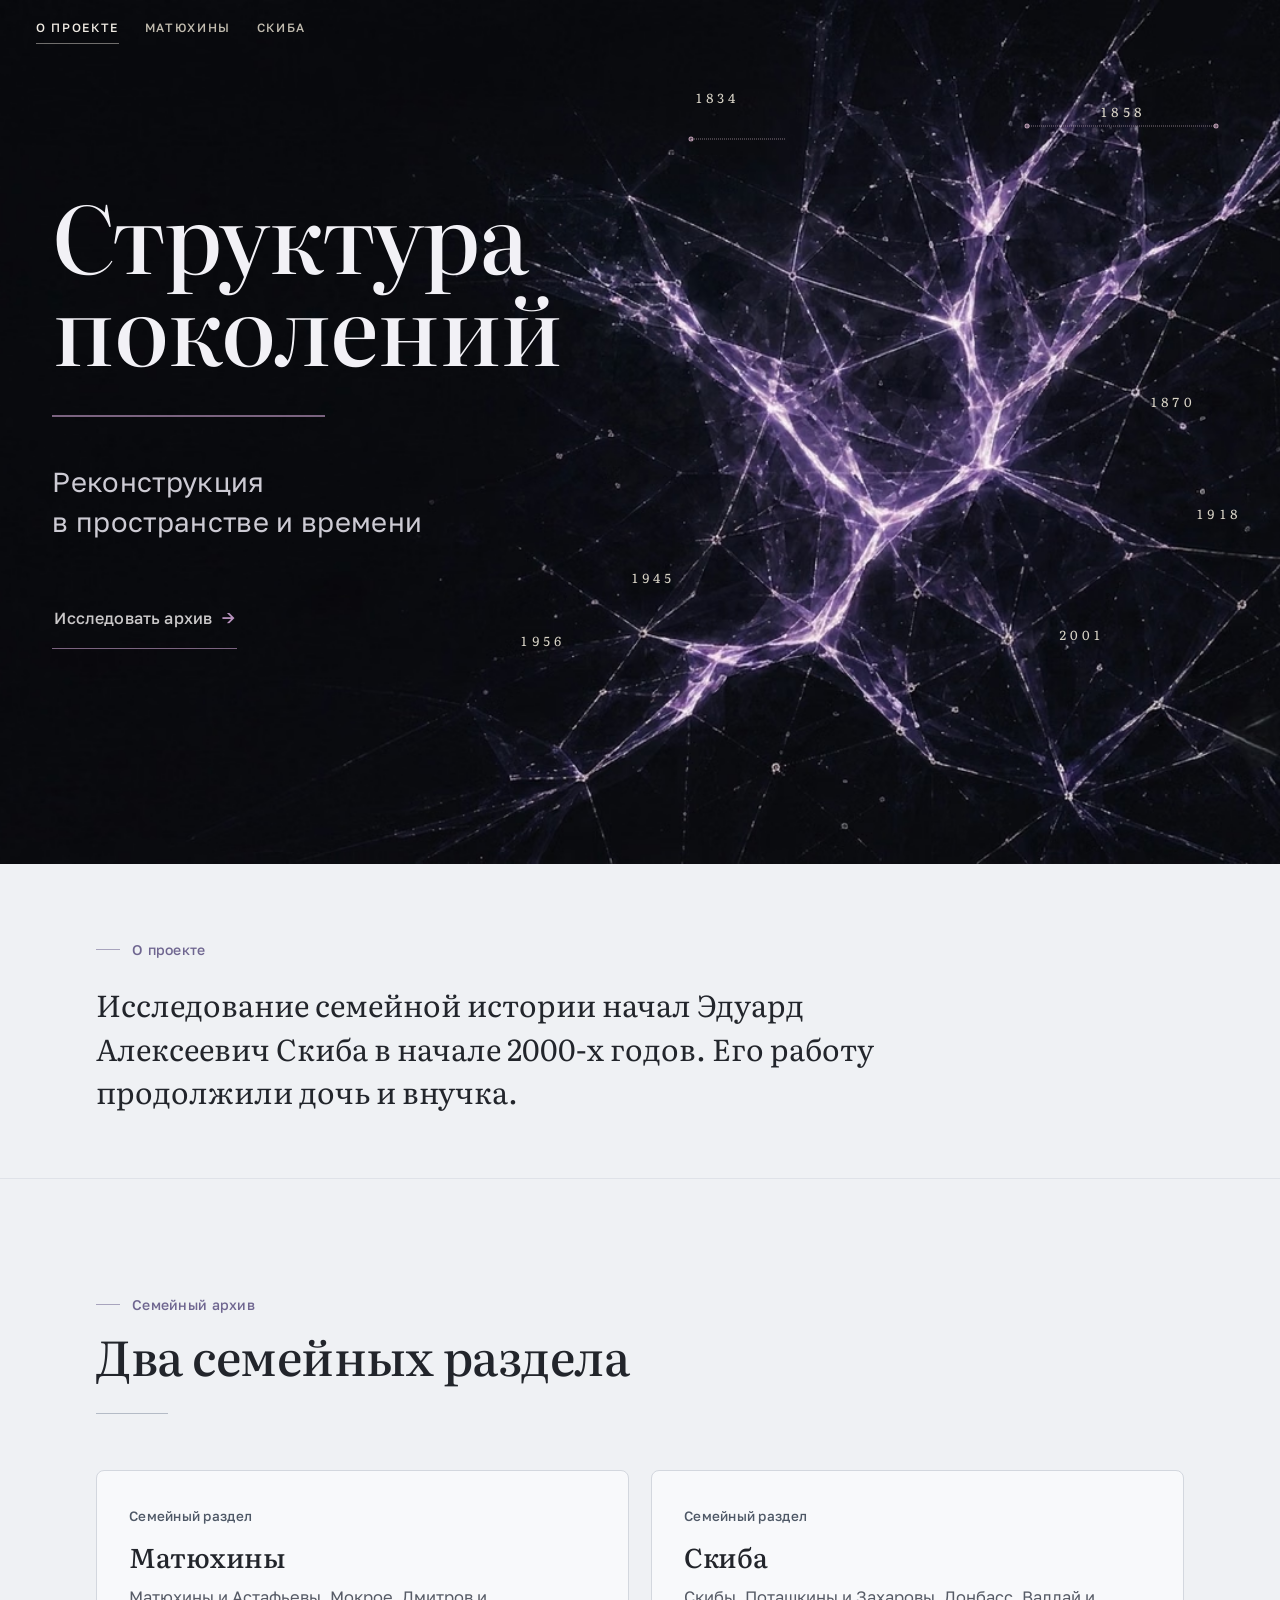
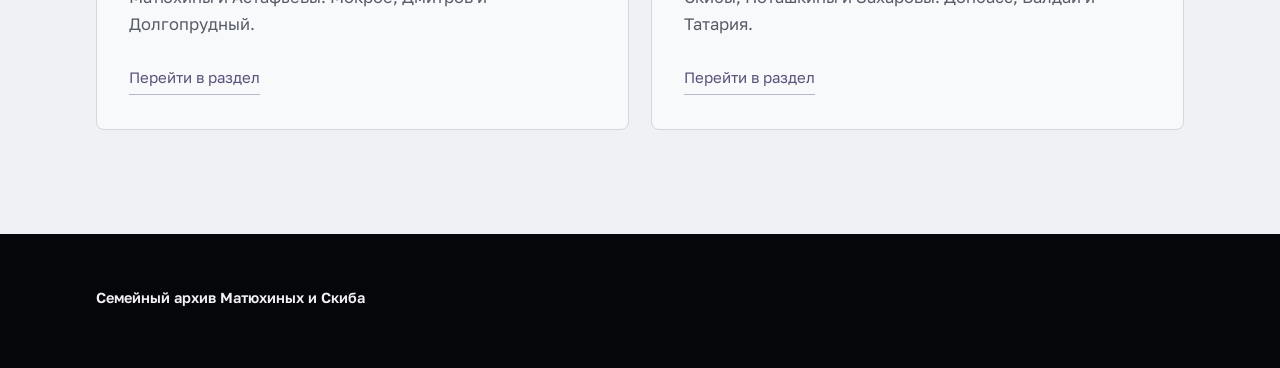
==== commit 68ff0ee7: "Убрать из подвала оговорку о датах ныне живущих. Co-authored-by: Cursor <cursoragent@cursor.com>" ====
--- a/index.html
+++ b/index.html
@@ -369,7 +369,6 @@
 
 footer{background:var(--hero-bg);color:var(--hero-ink-2);padding:52px 0 58px;font-size:14.5px}
 footer b{color:var(--hero-ink)}
-.footer-privacy{margin-top:12px;max-width:720px;color:var(--hero-ink-2)}
 
 /* Движение — сдержанные жесты: проявление героя, наплыв фасетов от дальних
    к ближним, прорисовка хребта, медленное дыхание точек света, смена
@@ -713,7 +712,6 @@
 <footer id="contacts">
   <div class="wrap">
     <b>Семейный архив Матюхиных и Скиба</b>
-    <p class="footer-privacy">Точные даты и места рождения ныне живущих не публикуются — только имена и годы рождения.</p>
   </div>
 </footer>
 
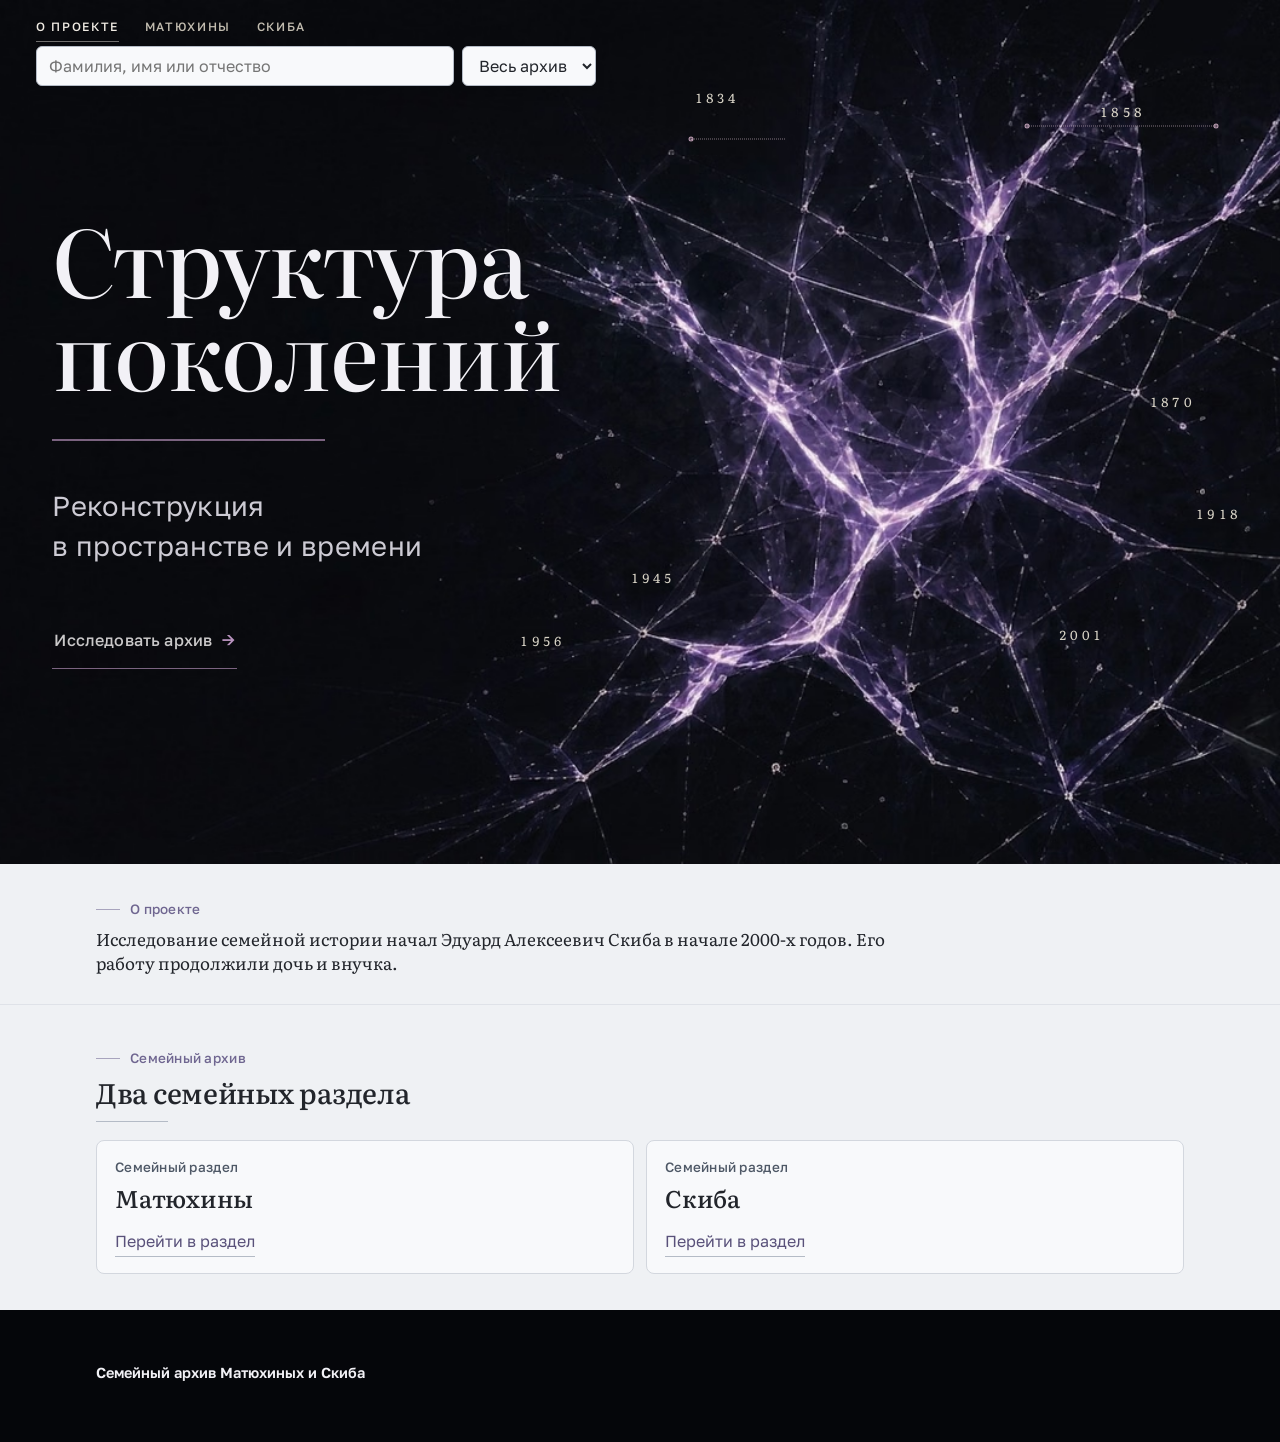
==== commit 8950bf73: "Сделать семейный сайт архивом с карточками персон и глобальным поиском. Co-authored-by: Cursor <curs" ====
--- a/index.html
+++ b/index.html
@@ -48,23 +48,25 @@
 }
 *{margin:0;padding:0;box-sizing:border-box}
 html{-webkit-text-size-adjust:100%;overflow-x:clip}
-body{background:var(--porcelain);color:var(--ink);font-family:var(--sans);font-size:18.5px;line-height:1.65;-webkit-font-smoothing:antialiased;overflow-x:clip;padding-top:var(--navh)}
+body{background:var(--porcelain);color:var(--ink);font-family:var(--sans);font-size:16.5px;line-height:1.5;-webkit-font-smoothing:antialiased;overflow-x:clip;padding-top:var(--navh)}
+section[id],.place-item,.document{scroll-margin-top:var(--navh)}
+#top{scroll-margin-top:0}
 h1,h2,h3,h4{font-family:var(--serif);color:var(--ink);font-weight:500;letter-spacing:-.01em}
 b,strong{font-weight:600;color:var(--ink)}
 ::selection{background:rgba(111,102,144,.22)}
 :focus-visible{outline:2px solid var(--lilac);outline-offset:3px;border-radius:4px}
 .wrap{max-width:1160px;margin:0 auto;padding:0 36px}
-section{padding:104px 0}
+section{padding:36px 0}
 .alt{background:var(--porcelain-deep)}
 .numtab{font-variant-numeric:tabular-nums}
 
 /* Надзаголовок: без капса и микрокегля, короткая линейка слева */
-.label{display:inline-flex;align-items:center;gap:12px;font-size:14px;letter-spacing:.02em;color:var(--lilac);font-weight:500;line-height:1.4}
+.label{display:inline-flex;align-items:center;gap:10px;font-size:13.5px;letter-spacing:.02em;color:var(--lilac);font-weight:500;line-height:1.35}
 .label::before{content:"";width:24px;height:1px;background:var(--lilac);opacity:.55;flex-shrink:0}
-.sect-head{margin-bottom:56px;max-width:840px}
-.sect-head h2{font-size:clamp(32px,4.2vw,48px);line-height:1.1;margin-top:16px}
-.sect-head p{color:var(--ink-2);margin-top:16px;font-size:18px;max-width:680px}
-.hr{height:1px;background:var(--line-strong);width:72px;margin-top:30px}
+.sect-head{margin-bottom:18px;max-width:840px}
+.sect-head h2{font-size:clamp(28px,2vw,32px);line-height:1.2;margin-top:8px}
+.sect-head p{color:var(--ink-2);margin-top:8px;font-size:16.5px;line-height:1.45;max-width:680px}
+.hr{height:1px;background:var(--line-strong);width:72px;margin-top:12px}
 
 /* NAV — fixed, чтобы не уезжал при скролле.
    Над hero прозрачный (body.over-hero). Пункты переносятся на узких экранах.
@@ -72,12 +74,15 @@
    иначе padding hero/body растёт и под хедером появляется расширяющаяся область.
    border всегда 1px (цвет transparent над hero), min-height wrap не завязан на --navh. */
 nav{position:fixed;top:0;left:0;right:0;z-index:50;background:rgba(239,241,244,.9);backdrop-filter:blur(12px);border-bottom:1px solid var(--line);transition:background-color .3s ease,border-color .3s ease,color .2s ease}
-nav .wrap{display:flex;align-items:center;min-height:44px;height:auto;padding-top:10px;padding-bottom:10px;max-width:1320px}
+nav .wrap{display:flex;flex-wrap:wrap;align-items:center;min-height:44px;height:auto;padding-top:10px;padding-bottom:10px;max-width:1320px}
 .nav-links{display:flex;align-items:center;flex-wrap:wrap;justify-content:flex-start;gap:8px clamp(12px,2vw,28px);width:100%;min-width:0}
 .navbtn{position:relative;background:none;border:none;color:var(--ink-2);font-family:var(--sans);font-size:12px;font-weight:500;letter-spacing:.14em;text-transform:uppercase;text-decoration:none;padding:8px 0;margin:0;cursor:pointer;transition:color .2s;white-space:nowrap}
 .navbtn:hover{color:var(--ink)}
 .navbtn.active{color:var(--ink)}
 .navbtn.active::after{content:"";position:absolute;left:0;right:0;bottom:2px;height:1px;background:currentColor;opacity:.45}
+.nav-search{position:relative;flex:1 0 100%;margin:2px 0 4px;min-width:0}
+.nav-search .search-fields{max-width:560px}
+.nav-search .search-results{z-index:70}
 body.over-hero nav{background:transparent;backdrop-filter:none;border-bottom-color:transparent}
 body.over-hero .navbtn{color:rgba(214,207,193,.9)}
 body.over-hero .navbtn:hover{color:#F0EBE3}
@@ -231,11 +236,29 @@
 .facts-note{margin-top:32px;padding-top:20px;border-top:1px solid var(--line);font-size:15px;color:var(--ink-3);max-width:640px}
 
 /* Главная — компактный вход в два семейных раздела */
-.about{padding:64px 0;border-bottom:1px solid var(--line-soft)}
-.about-text{font-family:var(--serif);font-size:clamp(22px,2.5vw,30px);line-height:1.45;max-width:850px;margin-top:24px}
+.about{padding:28px 0;border-bottom:1px solid var(--line-soft)}
+.about-text{font-family:var(--serif);font-size:17px;line-height:1.45;max-width:850px;margin-top:8px}
 .family-entry{display:block;color:var(--ink);text-decoration:none;min-height:100%}
-.family-entry h3{font-size:clamp(30px,3.4vw,42px);margin-bottom:14px}
-.family-entry .entry-link{display:inline-block;margin-top:26px;color:var(--lilac-deep);font-size:15px;border-bottom:1px solid var(--line-strong);padding-bottom:5px}
+.family-entry h3{font-size:26px;line-height:1.2;margin-bottom:0}
+.family-entry .entry-link{display:inline-block;margin-top:12px;color:var(--lilac-deep);font-size:16px;border-bottom:1px solid var(--line-strong);padding-bottom:3px}
+.person-index{list-style:none;margin:0;padding:0}
+.person-index li{border-bottom:1px solid var(--line)}
+.person-name{font-size:16.5px;line-height:1.4}
+.person-index a{display:flex;flex-wrap:wrap;justify-content:space-between;align-items:baseline;gap:4px 16px;padding:8px 0;color:inherit;text-decoration:none}
+.person-index a:hover,.person-index a:focus-visible{color:var(--lilac-deep)}
+.person-years{color:var(--ink-3);font-size:13.5px;font-variant-numeric:tabular-nums}
+.person-card{display:none}
+.person-card:target{display:block;position:fixed;z-index:40;top:var(--navh);right:0;bottom:0;left:0;overflow:auto;background:var(--porcelain);padding:16px 0 28px}
+.person-card h1{font-size:22px;line-height:1.25;margin:8px 0 6px}
+.person-back{display:flex;flex-wrap:wrap;gap:8px 16px;margin:0}
+.person-back a{color:var(--lilac-deep);font-size:14px}
+.person-facts{margin:12px 0 0}
+.person-facts > div{padding:8px 0;border-top:1px solid var(--line)}
+.person-facts dt{font-size:13px;line-height:1.35;color:var(--ink-3)}
+.person-facts dd{margin:2px 0 0;font-size:16.5px;line-height:1.45}
+.person-facts ul{margin:0;padding-left:18px}
+.person-facts a,.person-actions a{color:var(--lilac-deep)}
+.person-actions{display:flex;flex-wrap:wrap;gap:8px 18px;margin:16px 0 0}
 
 /* СТАТИСТИКА — крупные цифры, подписи строчными */
 .stats{display:grid;grid-template-columns:repeat(4,minmax(0,1fr));gap:28px 40px;font-variant-numeric:tabular-nums}
@@ -243,10 +266,9 @@
 .stats span{display:block;margin-top:10px;font-size:14px;line-height:1.45;color:var(--ink-3)}
 
 /* Шапка страницы древа — светлая */
-.pagehead{padding:92px 0 56px}
-.pagehead h1{font-size:clamp(38px,4.8vw,60px);line-height:1.06;margin:22px 0 18px}
-.pagehead .sub{font-size:19px;color:var(--ink-2);max-width:780px}
-.pagehead .tree-family{font-size:16.5px;color:var(--ink-3);max-width:780px;margin-top:18px}
+.pagehead{padding:20px 0 12px;scroll-margin-top:var(--navh)}
+.pagehead h1{font-size:clamp(28px,2.2vw,32px);line-height:1.2;margin:0 0 8px}
+.pagehead .sub{font-size:16.5px;line-height:1.45;color:var(--ink-2);max-width:780px}
 .pagehead .stats{grid-template-columns:repeat(2,minmax(0,220px))}
 
 /* ЛЕНТА ПОКОЛЕНИЙ */
@@ -262,41 +284,37 @@
 .tl-item p{color:var(--ink-2);font-size:16.5px;max-width:660px;margin-top:9px}
 
 /* КАРТОЧКИ — плоские контейнеры чтения: тонкая рамка, без теней */
-.grid{display:grid;gap:22px}
+.grid{display:grid;gap:12px}
 .g2{grid-template-columns:repeat(2,minmax(0,1fr))}
 .g3{grid-template-columns:repeat(3,minmax(0,1fr))}
-.card{background:var(--surface);border:1px solid var(--line);border-radius:var(--radius);padding:34px 32px;transition:border-color .2s}
+.card{background:var(--surface);border:1px solid var(--line);border-radius:var(--radius);padding:16px 18px;transition:border-color .2s}
 .card:hover{border-color:var(--line-strong)}
-.card h3{font-size:27px;line-height:1.15;margin-bottom:6px}
-.card h4{font-size:22px;line-height:1.2;margin-bottom:6px}
-.card .tag{display:block;font-size:13.5px;letter-spacing:.02em;color:var(--steel-ink);font-weight:500;margin-bottom:14px}
-.card p{font-size:16.5px;color:var(--ink-2);margin-top:12px}
-.card .mini{font-size:14.5px;color:var(--ink-3);margin-top:24px;padding-top:14px;border-top:1px solid var(--line-soft)}
-
-/* Ветви, документы и география семейных разделов */
-.card .basis{font-size:13.5px;color:var(--steel-ink);margin-top:8px}
-.card .geography{font-size:14.5px;color:var(--ink-3);margin-top:20px;padding-top:14px;border-top:1px solid var(--line-soft)}
-.branch-link{display:inline-block;margin-top:22px;color:var(--lilac-deep);font-size:15px;text-decoration:none;border-bottom:1px solid var(--line-strong);padding-bottom:4px}
+.card h3{font-size:24px;line-height:1.25;margin-bottom:4px}
+.card h4{font-size:21px;line-height:1.25;margin-bottom:4px}
+.card .tag{display:block;font-size:13.5px;letter-spacing:.02em;color:var(--steel-ink);font-weight:500;margin-bottom:6px}
+.card p{font-size:16.5px;line-height:1.45;color:var(--ink-2);margin-top:8px}
+.card .mini{font-size:13.5px;color:var(--ink-3);margin-top:12px;padding-top:8px;border-top:1px solid var(--line-soft)}
+
+/* Ветви и документы семейных разделов */
+.card .basis{font-size:13.5px;line-height:1.4;color:var(--steel-ink);margin-top:4px}
+.branch-link{display:inline-block;margin-top:12px;color:var(--lilac-deep);font-size:16px;text-decoration:none;border-bottom:1px solid var(--line-strong);padding-bottom:2px}
 .branch-link:hover{color:var(--ink)}
-.collateral{margin-top:72px}
-.subsection-head{max-width:800px;margin-bottom:32px}
-.subsection-head h3{font-size:clamp(28px,3.2vw,38px);line-height:1.15;margin-top:14px}
-.subsection-head p{color:var(--ink-2);margin-top:14px;max-width:720px}
+.collateral{margin-top:28px}
+.subsection-head{max-width:800px;margin-bottom:14px}
+.subsection-head h3{font-size:26px;line-height:1.25;margin-top:8px}
+.subsection-head p{color:var(--ink-2);margin-top:8px;font-size:16.5px;line-height:1.45;max-width:720px}
 .documents{border-top:1px solid var(--line)}
-.document{padding:34px 0;border-bottom:1px solid var(--line)}
-.document h3{font-size:27px;line-height:1.2;margin:8px 0 12px}
+.document{padding:16px 0;border-bottom:1px solid var(--line)}
+.document h3{font-size:21px;line-height:1.3;margin:4px 0 6px}
 .document .kind{font-size:13.5px;color:var(--steel-ink);font-weight:500}
-.document .reference{font-size:15px;color:var(--ink-3);margin-bottom:14px}
-.document p{font-size:17px;color:var(--ink-2);max-width:850px;margin-top:12px}
-.document img{display:block;max-width:100%;height:auto;margin-top:20px;border:1px solid var(--line)}
-.archive-directions{margin-top:36px;max-width:850px}
-.archive-directions h3{font-size:24px;margin-bottom:14px}
-.archive-directions ul{list-style:none}
-.archive-directions li{padding:12px 0;border-bottom:1px solid var(--line-soft);color:var(--ink-2);font-size:16.5px}
-.place-list{display:grid;grid-template-columns:repeat(2,minmax(0,1fr));gap:30px 48px}
-.place-item{border-top:1px solid var(--line-strong);padding-top:18px}
-.place-item h3{font-size:22px;line-height:1.25;margin-bottom:8px}
-.place-item p{font-size:16px;color:var(--ink-2)}
+.document .reference{font-size:14px;color:var(--ink-3);margin-bottom:8px}
+.document p{font-size:16.5px;line-height:1.45;color:var(--ink-2);max-width:850px;margin-top:8px}
+.document img{display:block;max-width:100%;height:auto;margin-top:12px;border:1px solid var(--line)}
+.place-list{display:grid;grid-template-columns:repeat(2,minmax(0,1fr));gap:12px 28px}
+.place-item{border-top:1px solid var(--line-strong);padding-top:8px}
+.place-item summary{cursor:pointer}
+.place-item h3{display:inline;font-family:var(--sans);font-size:17px;font-weight:600;line-height:1.35;margin:0}
+.place-item p{font-size:16px;line-height:1.45;color:var(--ink-2);margin-top:6px}
 .gallery-grid{display:grid;grid-template-columns:repeat(3,minmax(0,1fr));gap:24px}
 .gallery-grid img{display:block;width:100%;height:auto;border:1px solid var(--line)}
 .gallery-grid figcaption{margin-top:10px;font-size:14.5px;color:var(--ink-2)}
@@ -311,53 +329,81 @@
 .src li:last-child{border-bottom:none}
 .leg{display:inline-block;background:var(--lilac-tint);color:var(--lilac);font-weight:600;border-radius:6px;padding:2px 10px;font-size:13.5px;margin-right:8px;vertical-align:1px}
 
-/* ДРЕВО — статус кодируется цветом рамки и бейджем.
-   Восемь поколений не умещаются в экран, поэтому .treewrap — двухосевой
-   скроллпорт внутри viewport: страница по горизонтали не едет
-   (body overflow-x:hidden), а древо прокручивается внутри секции.
-   max-height держит горизонтальный скроллбар в видимой области. */
-.treewrap{overflow:auto;overscroll-behavior:contain;max-height:min(85vh,920px);padding-top:26px;padding-bottom:8px;-webkit-overflow-scrolling:touch;scrollbar-width:thin;scrollbar-color:var(--line-strong) var(--porcelain-deep)}
+/* ДРЕВО — самостоятельный двухосевой скроллпорт. JS меняет только размеры
+   SVG; исходный вид (100%, левый верхний угол) и вписывание разделены. */
+.sr-only{position:absolute;width:1px;height:1px;padding:0;margin:-1px;overflow:hidden;clip:rect(0,0,0,0);white-space:nowrap;border:0}
+.tree-pagehead{padding:8px 0 6px}
+.tree-pagehead h1{margin:0 0 8px;font-size:30px;line-height:1.2}
+.tree-toolbar{display:flex;align-items:center;justify-content:space-between;gap:8px 12px}
+.tree-search{position:relative;flex:1;max-width:590px;min-width:0}
+.search-fields{display:grid;grid-template-columns:minmax(0,1fr) max-content;gap:8px}
+.search-fields input,.search-fields select{min-width:0;height:40px;border:1px solid var(--line-strong);border-radius:6px;background:var(--surface);color:var(--ink);font-family:var(--sans);font-size:16px;line-height:1.3;padding:0 12px;text-overflow:clip}
+.search-fields select{width:auto;max-width:none;cursor:pointer}
+.search-results{position:absolute;z-index:30;top:44px;left:0;right:0;max-height:290px;overflow:auto;background:var(--surface);border:1px solid var(--line-strong);border-radius:6px}
+.search-results[hidden]{display:none}
+.search-result{display:flex;align-items:baseline;gap:10px;width:100%;padding:10px 12px;border:0;border-bottom:1px solid var(--line-soft);background:var(--surface);color:var(--ink);font-family:var(--sans);font-size:14px;line-height:1.4;text-align:left;cursor:pointer}
+.search-result:last-child{border-bottom:0}
+.search-result:hover,.search-result:focus-visible,.search-result.active{background:var(--porcelain-deep)}
+.search-result .result-name{font-weight:500}
+.search-result .result-years{color:var(--ink-2);white-space:nowrap;font-variant-numeric:tabular-nums}
+.search-result .result-section{margin-left:auto;color:var(--lilac-deep);font-size:12px;white-space:nowrap}
+a.result-open{display:flex;flex:1;flex-wrap:wrap;align-items:baseline;gap:4px 10px;min-width:0;color:inherit;text-decoration:none}
+a.result-tree{flex:0 0 auto;color:var(--lilac-deep);font-size:13px;font-weight:500;white-space:nowrap;text-decoration:none}
+.search-empty{padding:12px;color:var(--ink-2);font-size:14px}
+.tree-controls{display:flex;align-items:center;flex-wrap:wrap;gap:6px;flex-shrink:0}
+.tree-controls button{flex:0 0 auto;height:auto;min-height:36px;min-width:36px;padding:6px 10px;border:1px solid var(--line-strong);border-radius:6px;background:var(--surface);color:var(--ink);font-family:var(--sans);font-size:16px;line-height:1.2;white-space:nowrap;cursor:pointer}
+.tree-controls button:hover{background:var(--porcelain-deep);border-color:var(--steel)}
+.tree-controls .tree-view-button{font-size:14px;padding:6px 12px}
+.tree-controls output{width:auto;min-width:3.2em;padding:0 4px;color:var(--ink-2);font-size:14px;text-align:center;font-variant-numeric:tabular-nums}
+.page.visible.page-tree,
+.page.visible:has(.tree-stack){height:calc(100svh - var(--navh));max-height:calc(100svh - var(--navh));overflow:hidden}
+.tree-stack{display:flex;flex-direction:column;height:100%;min-height:0;scroll-margin-top:var(--navh)}
+.tree-stack > .treewrap{flex:1 1 auto;min-height:0;max-height:none;padding:0}
+.treewrap{overflow:auto;overscroll-behavior:contain;max-height:calc(100svh - var(--navh) - 150px);padding:0;-webkit-overflow-scrolling:touch;scrollbar-width:thin;scrollbar-color:var(--line-strong) var(--porcelain-deep);touch-action:none;cursor:grab;user-select:none;background:#EFF1F4;color-scheme:light}
+.treewrap.is-panning{cursor:grabbing}
 .treewrap::-webkit-scrollbar{height:10px;width:10px}
 .treewrap::-webkit-scrollbar-track{background:var(--porcelain-deep);border-radius:5px}
 .treewrap::-webkit-scrollbar-thumb{background:var(--line-strong);border-radius:5px}
-/* width:auto вместо 100%: иначе SVG сжимается по ширине контейнера и вместо
-   прокрутки древо уменьшается в масштабе. Ширину задаёт inline min-width,
-   который генератор пишет в render_pedigree_svg. */
-.pedigree{width:auto;max-width:none;height:auto;display:block;font-family:var(--sans)}
-.pedigree .colhead{font-size:12px;letter-spacing:.04em;font-weight:600;fill:var(--ink-3)}
-.pedigree .ln{stroke:var(--line-strong);stroke-width:1.1;fill:none}
-.pedigree .fr{fill:var(--surface);stroke:var(--line-strong);stroke-width:1.1}
-.pedigree .t1{font-size:13px;font-weight:600;fill:var(--ink)}
-.pedigree .t2{font-size:11px;fill:var(--ink)}
-.pedigree .t3{font-size:10.5px;fill:var(--ink-3);font-variant-numeric:tabular-nums}
+.tree-stage{position:relative;width:max-content;min-width:100%;padding:12px 16px 8px}
+.pedigree{width:auto;max-width:none;height:auto;display:block;font-family:var(--sans);color:#22252B;color-scheme:light;forced-color-adjust:none}
+.pedigree a.bx{text-decoration:none;cursor:pointer}
+.pedigree .colhead{font-size:12px;letter-spacing:.04em;font-weight:600;fill:#454A55}
+.pedigree .ln{stroke:#B4BBC6;stroke-width:1.1;fill:none}
+.pedigree .fr{fill:#F8F9FB;stroke:#B4BBC6;stroke-width:1.1}
+.pedigree .t1{font-size:13px;font-weight:600;fill:#22252B}
+.pedigree .t2{font-size:11px;fill:#22252B}
+.pedigree .t3{font-size:10.5px;fill:#454A55;font-variant-numeric:tabular-nums}
 .pedigree .bdg{font-size:10px;font-weight:500;letter-spacing:.02em}
 .pedigree .bg{stroke:none}
-.pedigree .bx{transition:opacity .15s}
-/* Есть в базе (карточка без плашки) — стальной серо-синий */
-.pedigree .bx.ok .fr{stroke:var(--steel)}
-.pedigree .bx.ok .bg{fill:var(--steel-tint)}
-.pedigree .bx.ok .bdg{fill:var(--steel-ink)}
-/* Гипотеза — приглушённая сирень */
-.pedigree .bx.hyp .fr{stroke:var(--lilac)}
-.pedigree .bx.hyp .bg{fill:var(--lilac-tint)}
-.pedigree .bx.hyp .bdg{fill:var(--lilac)}
-/* Нет данных — светлый пунктир, без подложки */
-.pedigree .bx.q .fr{fill:none;stroke:var(--line-strong);stroke-width:1;stroke-dasharray:5 4}
-.pedigree .bx.q .t1,.pedigree .bx.q .t2{fill:var(--ink-2)}
+.pedigree .bx.ok .fr{stroke:#6A7686}
+.pedigree .bx.ok .bg{fill:rgba(106,118,134,.12)}
+.pedigree .bx.ok .bdg{fill:#4E5866}
+.pedigree .bx.hyp .fr{stroke:#6F6690}
+.pedigree .bx.hyp .bg{fill:rgba(111,102,144,.10)}
+.pedigree .bx.hyp .bdg{fill:#6F6690}
+.pedigree .bx.unknown .t3{font-style:italic;fill:#565B66}
+.pedigree .bx.approx .t3{fill:#59517A}
+.pedigree .bx.q .fr{fill:none;stroke:#B4BBC6;stroke-width:1;stroke-dasharray:5 4}
+.pedigree .bx.q .t1,.pedigree .bx.q .t2{fill:#565B66}
 .pedigree .bx.q .bg{fill:rgba(34,37,43,.05)}
-.pedigree .bx.q .bdg{fill:var(--ink-3)}
-/* Край прослеженной линии — плотнее рамка */
+.pedigree .bx.q .bdg{fill:#454A55}
 .pedigree .bx.deep .fr{stroke-width:1.6}
-/* Семья, от которой ведётся отсчёт */
-.pedigree .bx.me .fr{fill:var(--porcelain-deep);stroke:var(--ink-3)}
+.pedigree .bx.me .fr{fill:#E6E9EE;stroke:#454A55}
 .pedigree .bx.me .t1{font-weight:700}
-.legend{display:flex;flex-wrap:wrap;gap:14px 30px;margin-top:26px;font-size:14.5px;color:var(--ink-2)}
-.legend span{display:inline-flex;align-items:center;gap:9px}
-.legend i{width:15px;height:15px;border-radius:4px;flex-shrink:0}
+.pedigree .bx.search-hit .fr{stroke:#3C2A6E;stroke-width:4;vector-effect:non-scaling-stroke}
+.treewrap[data-detail="compact"] .pedigree .t2,
+.treewrap[data-detail="compact"] .pedigree .t3,
+.treewrap[data-detail="compact"] .pedigree .bg,
+.treewrap[data-detail="compact"] .pedigree .bdg{display:none}
+.legend{display:block;margin-top:6px;font-size:13.5px;line-height:1.35;color:var(--ink-2)}
+.legend summary{width:fit-content;cursor:pointer;font-size:14px;font-weight:500;color:var(--ink)}
+.legend-items{display:flex;flex-wrap:wrap;gap:6px 16px;margin-top:6px}
+.legend span{display:inline-flex;align-items:center;gap:7px}
+.legend i{display:inline-flex;align-items:center;justify-content:center;width:18px;height:18px;border-radius:4px;flex-shrink:0;font-style:normal;font-size:9px;line-height:1}
 .legend i.ok{background:var(--steel-tint);border:1px solid var(--steel)}
 .legend i.hyp{background:var(--lilac-tint);border:1px solid var(--lilac)}
-.legend i.q{border:1px dashed var(--line-strong)}
-.legend i.anchor{background:var(--porcelain-deep);border:1px solid var(--ink-3)}
+.legend i.q,.legend i.unknown{border:1px dashed var(--line-strong)}
+.legend i.approx{border:1px solid var(--steel);color:var(--steel-ink);width:25px}
 
 /* КАРТА ПОИСКА */
 .goalrow{display:flex;align-items:flex-start;gap:18px;padding:22px 0;border-bottom:1px solid var(--line)}
@@ -412,9 +458,13 @@
 
 @media(max-width:980px){
   .g2,.g3{grid-template-columns:1fr}
+  .section-nav .wrap{flex-wrap:nowrap;overflow-x:auto;gap:22px;padding-top:14px;padding-bottom:14px;scrollbar-width:thin}
+  .section-nav a{white-space:nowrap;flex-shrink:0}
+  .tree-toolbar{flex-wrap:wrap}
+  .tree-search{flex-basis:100%;max-width:none}
   .place-list{grid-template-columns:1fr}
   .gallery-grid{grid-template-columns:repeat(2,minmax(0,1fr))}
-  section{padding:76px 0}
+  section{padding:28px 0}
   .stats{grid-template-columns:repeat(2,minmax(0,1fr))}
   .hero{min-height:0;padding:calc(var(--navh) + 56px) 0 min(118vw,620px)}
   /* Сеть сжимается — годы, штрихи и линии набираются крупнее в единицах
@@ -430,13 +480,14 @@
   .pagehead .stats{grid-template-columns:repeat(2,minmax(0,1fr))}
 }
 @media(max-width:600px){
-  :root{--navh:56px}
-  body{font-size:17.5px}
+  /* Запас без JS: двойной поиск в nav; measureNavHeight() перезапишет при загрузке */
+  :root{--navh:148px}
+  body{font-size:16.5px}
   .wrap{padding:0 20px}
-  section{padding:60px 0}
-  nav .wrap{gap:8px;padding-top:8px;padding-bottom:8px}
-  .nav-links{gap:6px 10px}
-  .navbtn{padding:6px 0;margin-left:0;font-size:10px;letter-spacing:.08em}
+  section{padding:24px 0}
+  nav .wrap{gap:8px;padding-top:7px;padding-bottom:7px}
+  .nav-links{flex-wrap:nowrap;justify-content:space-between;gap:8px}
+  .navbtn{padding:5px 0;margin-left:0;font-size:9px;letter-spacing:.06em}
   .hero{padding:calc(var(--navh) + 44px) 0 min(118vw,560px)}
   .hero-grid{padding-bottom:8px}
   .hero h1::after{width:min(40vw,200px);margin-top:28px}
@@ -465,27 +516,50 @@
   .lattice .nd.hot{r:2.8}
   .lattice .yr{font-size:16px}
   .lattice .tick{stroke-width:1}
-  .about{padding:48px 0}
-  .about-text{font-size:21px}
-  .section-nav .wrap{gap:9px 20px;padding-top:16px;padding-bottom:16px}
-  .section-nav a{font-size:12px}
-  .collateral{margin-top:56px}
+  .about{padding:20px 0}
+  .about-text{font-size:17px}
+  .family-entry h3{font-size:24px}
+  .section-nav .wrap{gap:20px;padding-top:8px;padding-bottom:8px}
+  .section-nav a{font-size:14px}
+  .collateral{margin-top:20px}
   .gallery-grid{grid-template-columns:1fr}
   .facts{padding:40px 0 36px}
   .facts-lead{font-size:17px;margin-bottom:30px}
   .facts-note{margin-top:26px}
-  .pagehead{padding:56px 0 40px}
-  .sect-head{margin-bottom:40px}
+  .pagehead{padding:12px 0 8px}
+  .pagehead h1,.sect-head h2{font-size:28px}
+  .sect-head{margin-bottom:12px}
   .sect-head p{font-size:16.5px}
+  .card h3{font-size:24px}
+  .subsection-head h3{font-size:24px}
   .stats{gap:24px 22px}
   .stats b{font-size:36px}
   .stats span{font-size:13px;margin-top:8px}
-  .card{padding:26px 22px}
-  .card h3{font-size:24px}
-  .src .scard{padding:26px 22px}
-  .tl-item h3{font-size:24px}
+  .card{padding:14px 14px}
+  .src .scard{padding:14px 14px}
+  .tl-item h3{font-size:21px}
   .goalrow .n{font-size:25px;min-width:28px}
-  .legend{gap:12px 20px;font-size:13.5px}
+  .tree-pagehead{padding:4px 0 2px}
+  .tree-pagehead h1{font-size:28px;margin-bottom:4px}
+  .tree-toolbar{flex-wrap:wrap;align-items:center;gap:6px}
+  .search-fields{grid-template-columns:minmax(0,1fr);gap:6px}
+  .search-fields input,.search-fields select{height:40px;font-size:16px;padding:0 12px}
+  .search-fields select{width:100%;max-width:none}
+  .nav-search .search-fields{grid-template-columns:minmax(0,1fr)}
+  .nav-search .search-fields input,.nav-search .search-fields select{font-size:16px;height:40px}
+  .nav-search .search-fields select{width:100%;max-width:none}
+  .search-result{flex-wrap:wrap;gap:2px 8px;padding:9px 10px;font-size:13px}
+  .search-result .result-section{margin-left:0;flex-basis:100%}
+  .tree-controls{gap:4px;width:100%}
+  .tree-controls button{min-height:34px;min-width:32px;padding:4px 8px}
+  .tree-controls .tree-view-button{font-size:14px;padding:4px 8px}
+  .tree-controls output{min-width:2.6em;padding:0 2px}
+  .tree-stage{padding:8px 10px 6px}
+  .legend{margin-top:4px}
+}
+/* Эталон приёмки ~390 CSS px (§17); наследует блок ≤600px, без доп. сжатия панели древа */
+@media(max-width:390px){
+  :root{--navh:148px}
 }
 </style>
 </head>
@@ -493,6 +567,17 @@
 <nav>
   <div class="wrap">
     <div class="nav-links"><a class="navbtn active" id="nb1" aria-current="true" href="#about" data-section="about">О проекте</a><a class="navbtn" href="#matyukhiny" data-section="matyukhiny">Матюхины</a><a class="navbtn" href="#skiba" data-section="skiba">Скиба</a></div>
+    <div class="nav-search" data-person-search data-no-results="В публичном архиве ничего не найдено" data-in-tree="В древе">
+      <label class="sr-only" for="archive-search">Поиск по архиву</label>
+      <div class="search-fields">
+        <input id="archive-search" type="search" placeholder="Фамилия, имя или отчество" autocomplete="off" role="combobox" aria-autocomplete="list" aria-expanded="false" aria-controls="archive-results">
+        <label class="sr-only" for="archive-scope">Область поиска</label>
+        <select id="archive-scope" aria-label="Область поиска">
+          <option value="all">Весь архив</option><option value="matyukhiny">Матюхины</option><option value="skiba">Скиба</option>
+        </select>
+      </div>
+      <div class="search-results" id="archive-results" role="listbox" aria-label="Поиск по архиву" hidden></div>
+    </div>
   </div>
 </nav>
 
@@ -529,7 +614,7 @@
       <h2>Два семейных раздела</h2>
       <div class="hr"></div>
     </div>
-    <div class="grid g2"><a class="card family-entry" href="#matyukhiny"><div class="tag">Семейный раздел</div><h3>Матюхины</h3><p>Матюхины и Астафьевы. Мокрое, Дмитров и Долгопрудный.</p><span class="entry-link">Перейти в раздел</span></a><a class="card family-entry" href="#skiba"><div class="tag">Семейный раздел</div><h3>Скиба</h3><p>Скибы, Поташкины и Захаровы. Донбасс, Валдай и Татария.</p><span class="entry-link">Перейти в раздел</span></a></div>
+    <div class="grid g2"><a class="card family-entry" href="#matyukhiny"><div class="tag">Семейный раздел</div><h3>Матюхины</h3><span class="entry-link">Перейти в раздел</span></a><a class="card family-entry" href="#skiba"><div class="tag">Семейный раздел</div><h3>Скиба</h3><span class="entry-link">Перейти в раздел</span></a></div>
   </div>
 </section>
 </div>
@@ -537,13 +622,15 @@
 <div class="page" id="page-matyukhiny">
 <section class="pagehead" id="matyukhiny">
   <div class="wrap">
-    <div class="label">Семейный раздел</div>
     <h1>Матюхины</h1>
     <p class="sub">Линии Сергея по отцу и по матери: Матюхины и Астафьевы.</p>
   </div>
 </section>
-<div class="section-nav"><div class="wrap"><a href="#matyukhiny">Обзор</a><a href="#matyukhiny-branches">Ветви</a><a href="#matyukhiny-tree">Древо</a><a href="#matyukhiny-sources">Документы</a><a href="#matyukhiny-places">География</a><a href="#matyukhiny-timeline">Хроника</a></div></div>
-
+<div class="section-nav"><div class="wrap"><a href="#matyukhiny-branches">Родовые ветви</a><a href="#matyukhiny-tree">Генеалогическое древо</a><a href="#matyukhiny-people">Персоны</a><a href="#matyukhiny-sources">Документы</a><a href="#matyukhiny-places">Географический указатель</a></div></div>
+</div>
+
+<div class="page" id="page-matyukhiny-branches">
+<div class="section-nav"><div class="wrap"><a href="#matyukhiny-branches">Родовые ветви</a><a href="#matyukhiny-tree">Генеалогическое древо</a><a href="#matyukhiny-people">Персоны</a><a href="#matyukhiny-sources">Документы</a><a href="#matyukhiny-places">Географический указатель</a></div></div>
 <section id="matyukhiny-branches">
   <div class="wrap">
     <div class="sect-head">
@@ -551,35 +638,55 @@
       <h2>Родовые ветви</h2>
       <div class="hr"></div>
     </div>
-    <div class="grid g2"><article class="card"><div class="tag">Линия Сергея · по отцу</div><h3>Матюхины</h3><div class="basis">Семейные сведения и ревизская сказка 1834 года</div><p>Корни в селе <b>Мокрое</b> Белевского уезда Тульской губернии. В семейных материалах родителями Андрея Федотовича названы <b>Федот Григорьев</b> и <b>Параскева Петрова</b>.</p><p>В ревизской сказке 1834 года найдена семья <b>Ильи Матвеева</b>, его сына <b>Григория</b> и внука <b>Федота</b>. Фамилия Матюхин в этой записи у них не указана.</p><div class="geography">Мокрое · Белевский уезд · Тульская губерния</div><a class="branch-link" href="#matyukhiny-tree">Открыть древо раздела</a></article><article class="card"><div class="tag">Линия Сергея · по матери</div><h3>Астафьевы</h3><div class="basis">Семейные сведения</div><p><b>Надежда Астафьева</b> (1931–1997) — мать Сергея. Её родители — <b>Алексей Астафьев</b> и <b>Мария Архиповна</b>; девичья фамилия Марии в базе не указана.</p><div class="geography">Дмитров · Долгопрудный</div><a class="branch-link" href="#matyukhiny-tree">Открыть древо раздела</a></article></div>
-
-  </div>
-</section>
-<section class="src" id="matyukhiny-sources">
+    <div class="grid g2"><article class="card"><div class="tag">Линия Сергея · по отцу</div><h3>Матюхины</h3><div class="basis">Основные фамилии: Матюхины, Алексановы, Гореловы</div><p>Связь семьи из ревизской сказки 1834 года с позднейшими Матюхиными требует подтверждения связующими документами.</p><a class="branch-link" href="#matyukhiny-tree">Открыть древо раздела</a></article><article class="card"><div class="tag">Линия Сергея · по матери</div><h3>Астафьевы</h3><div class="basis">Основная фамилия: Астафьевы</div><a class="branch-link" href="#matyukhiny-tree">Открыть древо раздела</a></article></div>
+
+  </div>
+</section>
+</div>
+
+<div class="page" id="page-matyukhiny-people">
+<div class="section-nav"><div class="wrap"><a href="#matyukhiny-branches">Родовые ветви</a><a href="#matyukhiny-tree">Генеалогическое древо</a><a href="#matyukhiny-people">Персоны</a><a href="#matyukhiny-sources">Документы</a><a href="#matyukhiny-places">Географический указатель</a></div></div>
+<section id="matyukhiny-people">
   <div class="wrap">
     <div class="sect-head">
-      <div class="label">Документы</div>
-      <h2>Документы и семейные сведения</h2>
+      <h2>Персоны</h2>
       <div class="hr"></div>
     </div>
-    <div class="documents"><article class="document"><div class="kind">Архивный документ · 1834</div><h3>Ревизская сказка по селу Мокрое</h3><div class="reference">Двор №26, лист 689, кадр 0168</div><p>В мужской половине двора записаны <b>Илья Матвеев</b> (ок. 1767–1834+), его сын <b>Григорий Ильин</b> (ок. 1789–1834+) и внук <b>Федот Григорьев</b> (ок. 1817–1818). Другие сыновья Григория — <b>Пётр</b> (ок. 1814–1815), <b>Матвей</b> (ок. 1826–1827) и <b>Иван</b> (ок. 1827–1828).</p><p>В женской половине записаны жена Ильи <b>Аграфена</b> (ок. 1770–1771), жена Григория <b>Степанида</b> (43 года в 1834 году) и дочери Григория <b>Анна</b> (14 лет) и <b>Агафья</b> (1 год).</p><p>Илье, Григорию и Федоту фамилия Матюхин в записи не приписана. Связь этой семьи с позднейшими Матюхиными требует подтверждения связующими документами.</p></article><article class="document"><div class="kind">Семейные сведения</div><h3>Родители Андрея Федотовича Матюхина</h3><p>В семейных материалах родителями Андрея названы <b>Федот Григорьев</b> и <b>Параскева Петрова</b>.</p></article><article class="document"><div class="kind">Семейные сведения</div><h3>Линия Астафьевых</h3><p>В записи прямой линии указаны <b>Надежда Астафьева</b> (1931–1997), её отец <b>Алексей Астафьев</b> и мать <b>Мария Архиповна</b>.</p></article></div>
-    <div class="archive-directions"><h3>Архивные направления</h3><ul><li>Ревизские сказки 1850 года Белевского уезда (ГАТО, Тула).</li><li>Метрики по селу Мокрое Белевского уезда (ГАТО, Тула).</li></ul></div>
-  </div>
-</section>
-
-
-<section class="alt" id="matyukhiny-places">
+    <ul class="person-index"><li><a href="#person-p49"><span class="person-name">Агафья</span><span class="person-years">р. ок. 1833</span></a></li><li><a href="#person-p43"><span class="person-name">Аграфена</span><span class="person-years">р. ок. 1771</span></a></li><li><a href="#person-p48"><span class="person-name">Анна</span><span class="person-years">р. ок. 1820</span></a></li><li><a href="#person-p20"><span class="person-name">Архип</span></a></li><li><a href="#person-p213"><span class="person-name">Галина</span></a></li><li><a href="#person-p39"><span class="person-name">Григорий</span><span class="person-years">р. ок. 1790</span></a></li><li><a href="#person-p47"><span class="person-name">Иван</span><span class="person-years">ок. 1827 – ок. 1828</span></a></li><li><a href="#person-p42"><span class="person-name">Илья</span><span class="person-years">р. ок. 1768</span></a></li><li><a href="#person-p11"><span class="person-name">Мария Архиповна</span><span class="person-years">ум. зима 1961</span></a></li><li><a href="#person-p44"><span class="person-name">Матвей</span></a></li><li><a href="#person-p46"><span class="person-name">Матвей</span><span class="person-years">ок. 1826 – ок. 1827</span></a></li><li><a href="#person-p108"><span class="person-name">Наталья</span><span class="person-years">ныне живущий</span></a></li><li><a href="#person-p50"><span class="person-name">Параскева Петрова</span></a></li><li><a href="#person-p45"><span class="person-name">Пётр</span><span class="person-years">ок. 1814 – ок. 1815</span></a></li><li><a href="#person-p40"><span class="person-name">Степанида</span><span class="person-years">р. ок. 1791</span></a></li><li><a href="#person-p29"><span class="person-name">Федот</span><span class="person-years">р. ок. 1818</span></a></li><li><a href="#person-p228"><span class="person-name">Василий Власович Алексанов</span></a></li><li><a href="#person-p18"><span class="person-name">Влас Алексанов</span><span class="person-years">р. до 1874</span></a></li><li><a href="#person-p09"><span class="person-name">Прасковья Власовна Алексанова</span><span class="person-years">1892 – 1969</span></a></li><li><a href="#person-p10"><span class="person-name">Алексей Петрович Астафьев</span><span class="person-years">до 1898 – 22 августа 1972</span></a></li><li><a href="#person-p207"><span class="person-name">Николай Алексеевич Астафьев</span><span class="person-years">р. 1933</span></a></li><li><a href="#person-p19"><span class="person-name">Петр Астафьев</span></a></li><li><a href="#person-p115"><span class="person-name">Лара Астафьева</span><span class="person-years">ныне живущий</span></a></li><li><a href="#person-p05"><span class="person-name">Надежда Алексеевна Астафьева</span><span class="person-years">22 августа 1931 – 4 декабря 1997</span></a></li><li><a href="#person-p134"><span class="person-name">Волкова</span><span class="person-years">ныне живущий</span></a></li><li><a href="#person-p174"><span class="person-name">Димитрий Федорович Горелов</span></a></li><li><a href="#person-p30"><span class="person-name">Федор Горелов</span></a></li><li><a href="#person-p17"><span class="person-name">Мария Федоровна Горелова</span><span class="person-years">р. 1871</span></a></li><li><a href="#person-p062"><span class="person-name">Александр Андреевич Матюхин</span><span class="person-years">р. 1959</span></a></li><li><a href="#person-p065"><span class="person-name">Андрей Александрович Матюхин</span><span class="person-years">р. 1983</span></a></li><li><a href="#person-p04"><span class="person-name">Андрей Иванович Матюхин</span><span class="person-years">1 октября 1931 – 10 мая 1996</span></a></li><li><a href="#person-p16"><span class="person-name">Андрей Федотович Матюхин</span><span class="person-years">р. 1870</span></a></li><li><a href="#person-p152"><span class="person-name">Василий Андреевич Матюхин</span><span class="person-years">р. 1899</span></a></li><li><a href="#person-p208"><span class="person-name">Василий Иванович Матюхин</span><span class="person-years">р. ок. 1928</span></a></li><li><a href="#person-p147"><span class="person-name">Василий Федотович Матюхин</span><span class="person-years">ныне живущий</span></a></li><li><a href="#person-p08"><span class="person-name">Иван Андреевич Матюхин</span><span class="person-years">ноя. 1892 – 1971</span></a></li><li><a href="#person-p151"><span class="person-name">Иван Андреевич Матюхин</span><span class="person-years">р. 1911</span></a></li><li><a href="#person-p148"><span class="person-name">Иван Васильевич Матюхин</span><span class="person-years">р. 1893</span></a></li><li><a href="#person-p209"><span class="person-name">Иван Иванович Матюхин</span><span class="person-years">р. 1919</span></a></li><li><a href="#person-p172"><span class="person-name">Иван Федотович Матюхин</span></a></li><li><a href="#person-p149"><span class="person-name">Матвей Андреевич Матюхин</span><span class="person-years">р. 7 августа 1896</span></a></li><li><a href="#person-p173"><span class="person-name">Михаил Иванович Матюхин</span><span class="person-years">ум. 4 апреля 1882</span></a></li><li><a href="#person-p01"><span class="person-name">Сергей Андреевич Матюхин</span><span class="person-years">р. 1971</span></a></li><li><a href="#person-p175"><span class="person-name">Яков Федотович Матюхин</span></a></li><li><a href="#person-p210"><span class="person-name">Александра Ивановна Матюхина</span><span class="person-years">25 мая 1926 – 9 мая 2014</span></a></li><li><a href="#person-p064"><span class="person-name">Анна Александровна Матюхина</span><span class="person-years">р. 1988</span></a></li><li><a href="#person-p02"><span class="person-name">Анна Сергеевна Матюхина</span><span class="person-years">р. 2002</span></a></li><li><a href="#person-p212"><span class="person-name">Варвара Ивановна Матюхина</span><span class="person-years">р. 1913</span></a></li><li><a href="#person-p211"><span class="person-name">Клавдия Ивановна Матюхина</span></a></li><li><a href="#person-p112"><span class="person-name">Любовь Матюхина</span><span class="person-years">ныне живущий</span></a></li><li><a href="#person-p150"><span class="person-name">Мария Андреевна Матюхина</span><span class="person-years">р. 1903</span></a></li><li><a href="#person-p226"><span class="person-name">Параскева Андреевна Матюхина</span><span class="person-years">р. 11 октября 1889</span></a></li><li><a href="#person-p176"><span class="person-name">Пелагея Яковлевна Матюхина</span><span class="person-years">р. 1893</span></a></li><li><a href="#person-p03"><span class="person-name">Надежда Эдуардовна Скиба</span><span class="person-years">р. 1969</span></a></li><li><a href="#person-p063"><span class="person-name">Татьяна Викторовна Сорокина</span><span class="person-years">р. 1959</span></a></li><li><a href="#person-p135"><span class="person-name">Успенский</span><span class="person-years">ныне живущий</span></a></li><li><a href="#person-p136"><span class="person-name">Успенский</span><span class="person-years">ныне живущий</span></a></li><li><a href="#person-p111"><span class="person-name">Андрей Евгеньевич Успенский</span><span class="person-years">р. 2017</span></a></li><li><a href="#person-p110"><span class="person-name">Евгений Андреевич Успенский</span><span class="person-years">18 сентября 1949 – 7 июля 2005</span></a></li><li><a href="#person-p114"><span class="person-name">Кирилл Устинов</span><span class="person-years">ныне живущий</span></a></li><li><a href="#person-p113"><span class="person-name">Юрий Устинов</span></a></li><li><a href="#person-p104"><span class="person-name">Александр Павлович Цыганов</span><span class="person-years">10 сентября 1925 – 15 декабря 2013</span></a></li><li><a href="#person-p106"><span class="person-name">Андрей Александрович Цыганов</span><span class="person-years">25 марта 1960 – 28 марта 2000</span></a></li><li><a href="#person-p109"><span class="person-name">Олег Цыганов</span><span class="person-years">ныне живущий</span></a></li><li><a href="#person-p105"><span class="person-name">Олег Александрович Цыганов</span><span class="person-years">р. 1952</span></a></li><li><a href="#person-p107"><span class="person-name">Марина Александровна Цыганова</span><span class="person-years">р. 2016</span></a></li></ul>
+  </div>
+</section>
+</div>
+
+<div class="page" id="page-matyukhiny-sources">
+<div class="section-nav"><div class="wrap"><a href="#matyukhiny-branches">Родовые ветви</a><a href="#matyukhiny-tree">Генеалогическое древо</a><a href="#matyukhiny-people">Персоны</a><a href="#matyukhiny-sources">Документы</a><a href="#matyukhiny-places">Географический указатель</a></div></div>
+<section class="src" id="matyukhiny-sources">
   <div class="wrap">
     <div class="sect-head">
-      <div class="label">География</div>
-      <h2>Места ветвей</h2>
+      <h2>Документы и источники</h2>
       <div class="hr"></div>
     </div>
-    <div class="place-list"><article class="place-item"><h3>село Мокрое Тульской области</h3><p>Место записей Матюхиных; ревизская сказка 1834 года.</p></article><article class="place-item"><h3>город Дмитров, Московская область</h3><p>Родина Надежды Астафьевой (1931).</p></article><article class="place-item"><h3>город Долгопрудный, Московская область</h3><p>Последний адрес Надежды Астафьевой.</p></article><article class="place-item"><h3>город Химки, Московская область</h3><p>Здесь поженились Сергей и Надежда.</p></article></div>
-  </div>
-</section>
-
-
+    <div class="documents"><article class="document" id="mokroe-revision-1834"><div class="kind">Архивный документ · 1834</div><h3>Ревизская сказка по селу Мокрое</h3><div class="reference">Двор №26, лист 689, кадр 0168</div><p>В мужской половине двора записаны <b>Илья Матвеев</b> (ок. 1767–1834+), его сын <b>Григорий Ильин</b> (ок. 1789–1834+) и внук <b>Федот Григорьев</b> (ок. 1817–1818). Другие сыновья Григория — <b>Пётр</b> (ок. 1814–1815), <b>Матвей</b> (ок. 1826–1827) и <b>Иван</b> (ок. 1827–1828).</p><p>В женской половине записаны жена Ильи <b>Аграфена</b> (ок. 1770–1771), жена Григория <b>Степанида</b> (43 года в 1834 году) и дочери Григория <b>Анна</b> (14 лет) и <b>Агафья</b> (1 год).</p><p>Илье, Григорию и Федоту фамилия Матюхин в записи не приписана.</p><p class="document-related"><b>Связанные персоны:</b> <a href="#person-p49">Агафья</a> · <a href="#person-p43">Аграфена</a> · <a href="#person-p48">Анна</a> · <a href="#person-p39">Григорий</a> · <a href="#person-p47">Иван</a> · <a href="#person-p42">Илья</a> · <a href="#person-p46">Матвей</a> · <a href="#person-p45">Пётр</a> · <a href="#person-p40">Степанида</a> · <a href="#person-p29">Федот</a></p></article><article class="document" id="matyukhiny-family-materials"><div class="kind">Семейные сведения</div><h3>Семейные материалы Матюхиных и Астафьевых</h3><p class="document-related"><b>Связанные персоны:</b> <a href="#person-p11">Мария Архиповна</a> · <a href="#person-p50">Параскева Петрова</a> · <a href="#person-p10">Алексей Петрович Астафьев</a> · <a href="#person-p05">Надежда Алексеевна Астафьева</a> · <a href="#person-p16">Андрей Федотович Матюхин</a></p></article></div>
+  </div>
+</section>
+
+</div>
+
+<div class="page" id="page-matyukhiny-places">
+<div class="section-nav"><div class="wrap"><a href="#matyukhiny-branches">Родовые ветви</a><a href="#matyukhiny-tree">Генеалогическое древо</a><a href="#matyukhiny-people">Персоны</a><a href="#matyukhiny-sources">Документы</a><a href="#matyukhiny-places">Географический указатель</a></div></div>
+<section class="alt" id="matyukhiny-places">
+  <div class="wrap">
+    <div class="sect-head">
+      <h2>Населённые пункты</h2>
+      <div class="hr"></div>
+    </div>
+    <div class="place-list"><details class="place-item" id="matyukhiny-mokroe"><summary><h3>село Мокрое, Белевский уезд, Тульская губерния (Тульская область)</h3></summary><p><b>Персоны:</b> <a href="#person-p49">Агафья</a> · <a href="#person-p48">Анна</a> · <a href="#person-p39">Григорий</a> · <a href="#person-p47">Иван</a> · <a href="#person-p42">Илья</a> · <a href="#person-p46">Матвей</a> · <a href="#person-p50">Параскева Петрова</a> · <a href="#person-p45">Пётр</a> · <a href="#person-p29">Федот</a> · <a href="#person-p04">Андрей Иванович Матюхин</a> · <a href="#person-p16">Андрей Федотович Матюхин</a> · <a href="#person-p08">Иван Андреевич Матюхин</a> · <a href="#person-p151">Иван Андреевич Матюхин</a> · <a href="#person-p148">Иван Васильевич Матюхин</a> · <a href="#person-p209">Иван Иванович Матюхин</a> · <a href="#person-p149">Матвей Андреевич Матюхин</a></p><p><b>Документы:</b> <a href="#mokroe-revision-1834">Ревизская сказка по селу Мокрое</a></p></details><details class="place-item" id="matyukhiny-dmitrov"><summary><h3>город Дмитров, Московская область</h3></summary><p><b>Персоны:</b> <a href="#person-p213">Галина</a> · <a href="#person-p05">Надежда Алексеевна Астафьева</a> · <a href="#person-p110">Евгений Андреевич Успенский</a> · <a href="#person-p104">Александр Павлович Цыганов</a> · <a href="#person-p106">Андрей Александрович Цыганов</a></p></details><details class="place-item" id="matyukhiny-dolgoprudny"><summary><h3>город Долгопрудный, Московская область</h3></summary><p><b>Персоны:</b> <a href="#person-p05">Надежда Алексеевна Астафьева</a></p></details></div>
+  </div>
+</section>
+
+</div>
+
+<div class="page" id="page-matyukhiny-timeline">
+<div class="section-nav"><div class="wrap"><a href="#matyukhiny-branches">Родовые ветви</a><a href="#matyukhiny-tree">Генеалогическое древо</a><a href="#matyukhiny-people">Персоны</a><a href="#matyukhiny-sources">Документы</a><a href="#matyukhiny-places">Географический указатель</a></div></div>
 <section id="matyukhiny-timeline">
   <div class="wrap">
     <div class="sect-head">
@@ -591,20 +698,20 @@
   </div>
 </section>
 
-
-
 </div>
 
 <div class="page" id="page-skiba">
 <section class="pagehead" id="skiba">
   <div class="wrap">
-    <div class="label">Семейный раздел</div>
     <h1>Скиба</h1>
     <p class="sub">Линии Надежды по отцу и по матери: Скибы, Поташкины и Захаровы.</p>
   </div>
 </section>
-<div class="section-nav"><div class="wrap"><a href="#skiba">Обзор</a><a href="#skiba-branches">Ветви</a><a href="#skiba-tree">Древо</a><a href="#skiba-sources">Документы</a><a href="#skiba-places">География</a><a href="#skiba-timeline">Хроника</a></div></div>
-
+<div class="section-nav"><div class="wrap"><a href="#skiba-branches">Родовые ветви</a><a href="#skiba-tree">Генеалогическое древо</a><a href="#skiba-people">Персоны</a><a href="#skiba-sources">Документы</a><a href="#skiba-places">Географический указатель</a></div></div>
+</div>
+
+<div class="page" id="page-skiba-branches">
+<div class="section-nav"><div class="wrap"><a href="#skiba-branches">Родовые ветви</a><a href="#skiba-tree">Генеалогическое древо</a><a href="#skiba-people">Персоны</a><a href="#skiba-sources">Документы</a><a href="#skiba-places">Географический указатель</a></div></div>
 <section id="skiba-branches">
   <div class="wrap">
     <div class="sect-head">
@@ -612,42 +719,62 @@
       <h2>Родовые ветви</h2>
       <div class="hr"></div>
     </div>
-    <div class="grid g2"><article class="card"><div class="tag">Линия Надежды · по отцу</div><h3>Скибы</h3><div class="basis">Семейные сведения</div><p>Род из села <b>Лозовая Павловка</b>. В прямой линии указаны <b>Алексей Скиба</b> (1907–1955), его отец <b>Григорий</b> (р. 1879) и дед <b>Андрей Скиба</b>. Жена Алексея — <b>Маргарита Алексеева</b> (1909–1987) из донбасской ветви Алексеевых.</p><div class="geography">Лозовая Павловка · Донецкая область · Химки</div><a class="branch-link" href="#skiba-tree">Открыть древо раздела</a></article><article class="card"><div class="tag">Линия Надежды · по матери</div><h3>Поташкины и Захаровы</h3><div class="basis">Семейные сведения</div><p><b>Нина Поташкина</b> (1938–2000) — мать Надежды. Её отец <b>Федор Поташкин</b> связан с Валдаем, мать <b>Серафима Алексеева</b> — с Чистополем; род Серафимы восходит к <b>Захаровым</b> и <b>Елисеевым</b> из Толкиша.</p><div class="geography">Валдай · Серганиха · Толкиш · Чистополь</div><a class="branch-link" href="#skiba-tree">Открыть древо раздела</a></article></div>
+    <div class="grid g2"><article class="card"><div class="tag">Линия Надежды · по отцу</div><h3>Скибы</h3><div class="basis">Основные фамилии: Скибы, Захарченковы</div><a class="branch-link" href="#skiba-tree">Открыть древо раздела</a></article><article class="card"><div class="tag">Линия Надежды · по матери</div><h3>Поташкины и Захаровы</h3><div class="basis">Основные фамилии: Поташкины, Захаровы, Алексеевы, Елисеевы</div><a class="branch-link" href="#skiba-tree">Открыть древо раздела</a></article></div>
 <div class="collateral">
   <div class="subsection-head">
     <div class="label">Совпадение фамилий</div>
     <h3>Две ветви Алексеевых</h3>
     <p>Две семьи Алексеевых не являются родственными. Донбасская ветвь связана с бабушкой Надежды по отцу, татарская — с бабушкой по матери.</p>
   </div>
-  <div class="grid g2"><article class="card"><div class="tag">Татария · из Захаровых</div><h3>Захаровы-Алексеевы</h3><div class="basis">Семейные сведения</div><p><b>Ермил Захаров</b> → <b>Спиридон Ермилович</b> → <b>Григорий Спиридонович</b> (1887–1966), записанный как «Захаров/Алексеев».</p><p>Старший сын Григория и <b>Зинаиды Елисеевой</b>, <b>Василий</b>, остался Захаровым; младшие дети — <b>Александр</b>, <b>Серафима</b>, <b>Иван</b> и <b>Константин</b> — стали Алексеевыми.</p><div class="geography">Толкиш · Новошешминск · Чистополь</div></article><article class="card"><div class="tag">Донбасс · самостоятельный род</div><h3>Алексеевы донбасские</h3><div class="basis">Семейные сведения</div><p><b>Василий Васильевич Алексеев</b> (1875–1935) и <b>Агафья Андреевна</b> — родители восьми детей. Их дочь <b>Маргарита</b> (1909–1987) вышла за <b>Алексея Скиба</b>.</p><p>Родство с татарскими Алексеевыми в документах не прослеживается: это разные семьи с совпадающей фамилией.</p><div class="geography">Донецкая область · Лозовая Павловка · Химки</div></article></div>
-</div>
-  </div>
-</section>
-<section class="src" id="skiba-sources">
+  <div class="grid g2"><article class="card"><div class="tag">Татария · из Захаровых</div><h3>Захаровы-Алексеевы</h3><div class="basis">Основные фамилии: Захаровы, Алексеевы, Елисеевы</div><p><b>Ермил Захаров</b> → <b>Спиридон Ермилович</b> → <b>Григорий Спиридонович</b> (1887–1966), записанный как «Захаров/Алексеев».</p><p>Старший сын Григория и <b>Зинаиды Елисеевой</b>, <b>Василий</b>, остался Захаровым; младшие дети — <b>Александр</b>, <b>Серафима</b>, <b>Иван</b> и <b>Константин</b> — стали Алексеевыми.</p></article><article class="card"><div class="tag">Донбасс · самостоятельный род</div><h3>Алексеевы донбасские</h3><div class="basis">Основная фамилия: Алексеевы</div><p><b>Василий Васильевич Алексеев</b> (1875–1935) и <b>Агафья Андреевна</b> — родители восьми детей. Их дочь <b>Маргарита</b> (1909–1987) вышла за <b>Алексея Скиба</b>.</p><p>Родство с татарскими Алексеевыми в документах не прослеживается: это разные семьи с совпадающей фамилией.</p></article></div>
+</div>
+  </div>
+</section>
+</div>
+
+<div class="page" id="page-skiba-people">
+<div class="section-nav"><div class="wrap"><a href="#skiba-branches">Родовые ветви</a><a href="#skiba-tree">Генеалогическое древо</a><a href="#skiba-people">Персоны</a><a href="#skiba-sources">Документы</a><a href="#skiba-places">Географический указатель</a></div></div>
+<section id="skiba-people">
   <div class="wrap">
     <div class="sect-head">
-      <div class="label">Документы</div>
-      <h2>Документы и семейные сведения</h2>
+      <h2>Персоны</h2>
       <div class="hr"></div>
     </div>
-    <div class="documents"><article class="document"><div class="kind">Семейные сведения</div><h3>Скибы Лозовой Павловки</h3><p>В записи прямой линии указаны <b>Андрей Скиба</b>, <b>Григорий Скиба</b> (р. 1879), <b>Алексей Скиба</b> (1907–1955) и <b>Эдуард Скиба</b> (1937–2015).</p></article><article class="document"><div class="kind">Семейные сведения</div><h3>Поташкины и Захаровы-Алексеевы</h3><p><b>Федор Поташкин</b> (1904–1970) и <b>Серафима Алексеева</b> (1912–1988) — родители <b>Нины Поташкиной</b> (1938–2000). Род Серафимы связан с Толкишем и Чистополем.</p></article><article class="document"><div class="kind">Семейные сведения</div><h3>Две семьи Алексеевых</h3><p>Донбасская ветвь — семья <b>Маргариты Алексеевой</b> (1909–1987), татарская — семья <b>Серафимы Алексеевой</b> (1912–1988). Родство между ними в документах не прослеживается.</p></article></div>
-    <div class="archive-directions"><h3>Архивные направления</h3><ul><li>Метрики Славяносербского уезда — Скибы (Лозовая Павловка).</li><li>Метрики Валдайского уезда — Поташкины (ГАНО).</li><li>Метрики Чистопольского уезда — Захаровы-Алексеевы (ГА РТ).</li><li>Записи ЗАГС по Химкам и Московской области.</li></ul></div>
-  </div>
-</section>
-
-
-<section class="alt" id="skiba-places">
+    <ul class="person-index"><li><a href="#person-p24"><span class="person-name">Агафья Андреевна</span><span class="person-years">1880 – 1944</span></a></li><li><a href="#person-p236"><span class="person-name">Анна</span><span class="person-years">р. 1915</span></a></li><li><a href="#person-p237"><span class="person-name">Антонина</span><span class="person-years">р. 1922</span></a></li><li><a href="#person-p233"><span class="person-name">Афимия Алексеевна</span><span class="person-years">р. 1885</span></a></li><li><a href="#person-p26"><span class="person-name">Дарья</span></a></li><li><a href="#person-p235"><span class="person-name">Евдокия Павловна</span><span class="person-years">р. 1907</span></a></li><li><a href="#person-p37"><span class="person-name">Елизавета Николаевна</span><span class="person-years">р. 1864</span></a></li><li><a href="#person-p137"><span class="person-name">Ештаков</span><span class="person-years">ныне живущий</span></a></li><li><a href="#person-p140"><span class="person-name">Ештаков</span><span class="person-years">ныне живущий</span></a></li><li><a href="#person-p229"><span class="person-name">Зоя Георгиевна</span><span class="person-years">р. 1905</span></a></li><li><a href="#person-p216"><span class="person-name">Надежда</span><span class="person-years">р. 1898</span></a></li><li><a href="#person-p090"><span class="person-name">Наталья</span><span class="person-years">ныне живущий</span></a></li><li><a href="#person-p32"><span class="person-name">Пелагея Васильевна</span><span class="person-years">ум. 1937</span></a></li><li><a href="#person-p34"><span class="person-name">Ульяна Васильевна</span><span class="person-years">ум. 1947</span></a></li><li><a href="#person-p089"><span class="person-name">Александр Васильевич Алексеев</span><span class="person-years">1910 – 20 июля 2016</span></a></li><li><a href="#person-p066"><span class="person-name">Александр Григорьевич Алексеев</span><span class="person-years">13 июля 1910 – 6 февраля 1993</span></a></li><li><a href="#person-p129"><span class="person-name">Анна Васильевна Алексеев</span><span class="person-years">р. 1903</span></a></li><li><a href="#person-p35"><span class="person-name">Василий Алексеев</span></a></li><li><a href="#person-p23"><span class="person-name">Василий Васильевич Алексеев</span><span class="person-years">1875 – 1935</span></a></li><li><a href="#person-p076"><span class="person-name">Владимир Константинович Алексеев</span><span class="person-years">р. 1945</span></a></li><li><a href="#person-p068"><span class="person-name">Иван Григорьевич Алексеев</span><span class="person-years">13 июля 1915 – 20 июля 2016</span></a></li><li><a href="#person-p074"><span class="person-name">Константин Григорьевич Алексеев</span><span class="person-years">21 мая 1920 – 10 июля 2013</span></a></li><li><a href="#person-p128"><span class="person-name">Семен Алексеев</span><span class="person-years">1902 – 1959</span></a></li><li><a href="#person-p130"><span class="person-name">Федор Алексеев</span><span class="person-years">р. 1904</span></a></li><li><a href="#person-p091"><span class="person-name">Юрий Александрович Алексеев</span><span class="person-years">ныне живущий</span></a></li><li><a href="#person-p131"><span class="person-name">Антонина Алексеева</span><span class="person-years">р. 1905</span></a></li><li><a href="#person-p133"><span class="person-name">Евдокия Алексеева</span><span class="person-years">р. 1908</span></a></li><li><a href="#person-p13"><span class="person-name">Маргарита Васильевна Алексеева</span><span class="person-years">8 сентября 1909 – 19 июля 1987</span></a></li><li><a href="#person-p077"><span class="person-name">Марина Константиновна Алексеева</span><span class="person-years">р. 1952</span></a></li><li><a href="#person-p132"><span class="person-name">Мария Алексеева</span><span class="person-years">р. 1907</span></a></li><li><a href="#person-p15"><span class="person-name">Серафима Григорьевна Алексеева</span><span class="person-years">11 августа 1912 – 26 июля 1988</span></a></li><li><a href="#person-p121"><span class="person-name">Букин</span><span class="person-years">ныне живущий</span></a></li><li><a href="#person-p078"><span class="person-name">Владимир Александрович Букин</span><span class="person-years">р. 2016</span></a></li><li><a href="#person-p122"><span class="person-name">Букина</span><span class="person-years">ныне живущий</span></a></li><li><a href="#person-p075"><span class="person-name">Руфина Николаевна Васильева</span><span class="person-years">15 сентября 1921 – 12 ноября 1999</span></a></li><li><a href="#person-p080"><span class="person-name">Лилия Дискаленко</span><span class="person-years">ныне живущий</span></a></li><li><a href="#person-p058"><span class="person-name">Александр Дозорец</span><span class="person-years">р. 1970</span></a></li><li><a href="#person-p059"><span class="person-name">Софья Александровна Дозорец</span><span class="person-years">р. 1993</span></a></li><li><a href="#person-p38"><span class="person-name">Петр Елисеев</span></a></li><li><a href="#person-p28"><span class="person-name">Зинаида Петровна Елисеева</span><span class="person-years">8 ноября 1888 – 25 февраля 1973</span></a></li><li><a href="#person-p138"><span class="person-name">Ештаков</span><span class="person-years">ныне живущий</span></a></li><li><a href="#person-p139"><span class="person-name">Ештаков</span><span class="person-years">ныне живущий</span></a></li><li><a href="#person-p141"><span class="person-name">Ештакова</span><span class="person-years">ныне живущий</span></a></li><li><a href="#person-p217"><span class="person-name">Анатолий Евдокимович Захаров</span><span class="person-years">р. 1926</span></a></li><li><a href="#person-p219"><span class="person-name">Валентина Евдокимовна Захаров</span><span class="person-years">р. 1920</span></a></li><li><a href="#person-p067"><span class="person-name">Василий Григорьевич Захаров</span><span class="person-years">3 января 1908 – 19 января 1990</span></a></li><li><a href="#person-p215"><span class="person-name">Виктор Евдокимович Захаров</span><span class="person-years">р. 1928</span></a></li><li><a href="#person-p240"><span class="person-name">Виктор Иванович Захаров</span><span class="person-years">р. 1929</span></a></li><li><a href="#person-p238"><span class="person-name">Григорий Даниилович Захаров</span><span class="person-years">р. 1927</span></a></li><li><a href="#person-p125"><span class="person-name">Даниил Спиридонович Захаров</span><span class="person-years">р. 12 декабря 1881</span></a></li><li><a href="#person-p124"><span class="person-name">Евдоким Спиридонович Захаров</span><span class="person-years">р. 1893</span></a></li><li><a href="#person-p41"><span class="person-name">Ермил(а)/Ермолай Захаров</span><span class="person-years">р. до 1845</span></a></li><li><a href="#person-p234"><span class="person-name">Иван Даниилович Захаров</span><span class="person-years">р. 1908</span></a></li><li><a href="#person-p218"><span class="person-name">Клавдия Евдокимовна Захаров</span><span class="person-years">р. 1916</span></a></li><li><a href="#person-p239"><span class="person-name">Клавдия Ивановна Захаров</span><span class="person-years">р. 1926</span></a></li><li><a href="#person-p36"><span class="person-name">Спиридон Ермилович(Ермолаевич) Захаров</span><span class="person-years">р. 1861</span></a></li><li><a href="#person-p220"><span class="person-name">Тамара Евдокимовна Захаров</span><span class="person-years">р. 1922</span></a></li><li><a href="#person-p123"><span class="person-name">Терентий Захаров</span><span class="person-years">1866 – 1933</span></a></li><li><a href="#person-p27"><span class="person-name">Григорий Спиридонович Захаров/Алексеев</span><span class="person-years">23 января 1887 – 16 ноября 1966</span></a></li><li><a href="#person-p071"><span class="person-name">Наталья Васильевна Захарова</span><span class="person-years">р. 1946</span></a></li><li><a href="#person-p070"><span class="person-name">Татьяна Васильевна Захарова</span><span class="person-years">р. 1935</span></a></li><li><a href="#person-p33"><span class="person-name">Агей Никифорович Захарченко</span><span class="person-years">ум. 1921</span></a></li><li><a href="#person-p22"><span class="person-name">Зинаида Агеевна Захарченкова(Захарченко?)</span></a></li><li><a href="#person-p086"><span class="person-name">Виталий Сергеевич Иванов</span><span class="person-years">р. 1984</span></a></li><li><a href="#person-p085"><span class="person-name">Сергей Иванов</span><span class="person-years">ныне живущий</span></a></li><li><a href="#person-p081"><span class="person-name">Людмила Алексеевна Иванова</span><span class="person-years">р. 1942</span></a></li><li><a href="#person-p069"><span class="person-name">Вера Александровна Игнатьева</span><span class="person-years">25 сентября 1910 – 1999</span></a></li><li><a href="#person-p052"><span class="person-name">Ирина Валентиновна Красникова</span><span class="person-years">ныне живущий</span></a></li><li><a href="#person-p186"><span class="person-name">Юрий Масалитинов</span><span class="person-years">29 июля 1938 – 5 декабря 1979</span></a></li><li><a href="#person-p120"><span class="person-name">Масалитинова</span><span class="person-years">ныне живущий</span></a></li><li><a href="#person-p01"><span class="person-name">Сергей Андреевич Матюхин</span><span class="person-years">р. 1971</span></a></li><li><a href="#person-p02"><span class="person-name">Анна Сергеевна Матюхина</span><span class="person-years">р. 2002</span></a></li><li><a href="#person-p103"><span class="person-name">Никитин</span><span class="person-years">ныне живущий</span></a></li><li><a href="#person-p088"><span class="person-name">Иван Сергеевич Никитин</span><span class="person-years">р. 1980</span></a></li><li><a href="#person-p055"><span class="person-name">Михаил Михайлович Никитин</span><span class="person-years">р. 1937</span></a></li><li><a href="#person-p057"><span class="person-name">Сергей Михайлович Никитин</span><span class="person-years">р. 1960</span></a></li><li><a href="#person-p056"><span class="person-name">Екатерина Михайловна Никитина</span><span class="person-years">р. 1966</span></a></li><li><a href="#person-p083"><span class="person-name">Михаил Михайлович Перфилов</span><span class="person-years">р. 1946</span></a></li><li><a href="#person-p084"><span class="person-name">Елена Михайловна Перфилова</span><span class="person-years">р. 1974</span></a></li><li><a href="#person-p25"><span class="person-name">Георгий Поташкин</span><span class="person-years">ум. ма 1919</span></a></li><li><a href="#person-p143"><span class="person-name">Герасим Георгиевич Поташкин</span><span class="person-years">р. 1901</span></a></li><li><a href="#person-p232"><span class="person-name">Павел Семенович Поташкин</span><span class="person-years">р. 1926</span></a></li><li><a href="#person-p144"><span class="person-name">Семен Георгиевич Поташкин</span></a></li><li><a href="#person-p14"><span class="person-name">Федор Георгиевич Поташкин</span><span class="person-years">23 февраля 1904 – 11 января 1970</span></a></li><li><a href="#person-p231"><span class="person-name">Юрий Герасимович Поташкин</span><span class="person-years">р. 1939</span></a></li><li><a href="#person-p126"><span class="person-name">Поташкина</span><span class="person-years">р. 1935</span></a></li><li><a href="#person-p145"><span class="person-name">Елена Георгиевна Поташкина</span></a></li><li><a href="#person-p230"><span class="person-name">Лидия Герасимовна Поташкина</span><span class="person-years">р. 1932</span></a></li><li><a href="#person-p07"><span class="person-name">Нина Федоровна Поташкина</span><span class="person-years">11 июня 1938 – 23 апреля 2000</span></a></li><li><a href="#person-p054"><span class="person-name">Тамара Федоровна Поташкина</span><span class="person-years">р. 1936</span></a></li><li><a href="#person-p146"><span class="person-name">Татьяна Семеновна Поташкина</span><span class="person-years">р. 1964</span></a></li><li><a href="#person-p12"><span class="person-name">Алексей Григорьевич Скиба</span><span class="person-years">10 апреля 1907 – 13 октября 1955</span></a></li><li><a href="#person-p051"><span class="person-name">Алексей Эдуардович Скиба</span><span class="person-years">р. 1961</span></a></li><li><a href="#person-p31"><span class="person-name">Андрей Степанович Скиба</span><span class="person-years">ум. 1891</span></a></li><li><a href="#person-p097"><span class="person-name">Анна Григорьевна Скиба</span><span class="person-years">р. ок. 25 февраля 1912</span></a></li><li><a href="#person-p21"><span class="person-name">Григорий Андреевич Скиба</span><span class="person-years">1879 – после 7 января 1956</span></a></li><li><a href="#person-p082"><span class="person-name">Елена Игоревна Скиба</span><span class="person-years">р. 1960</span></a></li><li><a href="#person-p061"><span class="person-name">Игорь Алексеевич Скиба</span><span class="person-years">р. 1939</span></a></li><li><a href="#person-p127"><span class="person-name">Константин Игоревич Скиба</span><span class="person-years">р. 1977</span></a></li><li><a href="#person-p079"><span class="person-name">Лидия Григорьевна Скиба</span><span class="person-years">ум. 21 июля 2016</span></a></li><li><a href="#person-p060"><span class="person-name">Людмила Алексеевна Скиба</span><span class="person-years">р. 1947</span></a></li><li><a href="#person-p03"><span class="person-name">Надежда Эдуардовна Скиба</span><span class="person-years">р. 1969</span></a></li><li><a href="#person-p101"><span class="person-name">Нелли Игоревна Скиба</span><span class="person-years">ныне живущий</span></a></li><li><a href="#person-p053"><span class="person-name">Павел Алексеевич Скиба</span><span class="person-years">р. 1995</span></a></li><li><a href="#person-p06"><span class="person-name">Эдуард Алексеевич Скиба</span><span class="person-years">19 февраля 1937 – 25 мая 2015</span></a></li><li><a href="#person-p087"><span class="person-name">Марина Суровых</span><span class="person-years">р. 1961</span></a></li><li><a href="#person-p098"><span class="person-name">Михаил Павлович Яковлев</span><span class="person-years">ныне живущий</span></a></li><li><a href="#person-p099"><span class="person-name">Галина Михайловна Яковлева</span><span class="person-years">р. 1932</span></a></li><li><a href="#person-p100"><span class="person-name">Ольга Михайловна Яковлева</span><span class="person-years">р. 1941</span></a></li></ul>
+  </div>
+</section>
+</div>
+
+<div class="page" id="page-skiba-sources">
+<div class="section-nav"><div class="wrap"><a href="#skiba-branches">Родовые ветви</a><a href="#skiba-tree">Генеалогическое древо</a><a href="#skiba-people">Персоны</a><a href="#skiba-sources">Документы</a><a href="#skiba-places">Географический указатель</a></div></div>
+<section class="src" id="skiba-sources">
   <div class="wrap">
     <div class="sect-head">
-      <div class="label">География</div>
-      <h2>Места ветвей</h2>
+      <h2>Документы и источники</h2>
       <div class="hr"></div>
     </div>
-    <div class="place-list"><article class="place-item"><h3>село Лозовая Павловка, Донбасс</h3><p>Здесь родились Григорий Скиба (1879) и Алексей Скиба (1907).</p></article><article class="place-item"><h3>Донецкая область</h3><p>Родина Маргариты Алексеевой (1909).</p></article><article class="place-item"><h3>село Толкиш, Татария</h3><p>Родина Захаровых-Алексеевых и Елисеевых.</p></article><article class="place-item"><h3>город Чистополь, Татария</h3><p>Здесь родилась Серафима Алексеева (1912).</p></article><article class="place-item"><h3>село Новошешминск, Татария</h3><p>Родина братьев Алексеевых.</p></article><article class="place-item"><h3>деревня Серганиха, Валдайский уезд, Новгородская губерния</h3><p>Здесь родился Федор Поташкин (1904).</p></article><article class="place-item"><h3>город Солнечногорск, Московская область</h3><p>Последний адрес Федора Поташкина и Серафимы Алексеевой.</p></article><article class="place-item"><h3>город Химки, Московская область</h3><p>Здесь жили Скибы; здесь поженились Сергей и Надежда.</p></article></div>
-  </div>
-</section>
-
-
+    <div class="documents"><article class="document" id="skiba-family-materials"><div class="kind">Семейные сведения</div><h3>Семейные материалы Скиба</h3><p class="document-related"><b>Связанные персоны:</b> <a href="#person-p12">Алексей Григорьевич Скиба</a> · <a href="#person-p31">Андрей Степанович Скиба</a> · <a href="#person-p21">Григорий Андреевич Скиба</a> · <a href="#person-p06">Эдуард Алексеевич Скиба</a></p></article><article class="document" id="potashkin-family-materials"><div class="kind">Семейные сведения</div><h3>Семейные материалы Поташкиных и Захаровых-Алексеевых</h3><p class="document-related"><b>Связанные персоны:</b> <a href="#person-p15">Серафима Григорьевна Алексеева</a> · <a href="#person-p28">Зинаида Петровна Елисеева</a> · <a href="#person-p27">Григорий Спиридонович Захаров/Алексеев</a> · <a href="#person-p14">Федор Георгиевич Поташкин</a> · <a href="#person-p07">Нина Федоровна Поташкина</a></p></article><article class="document" id="alekseev-family-materials"><div class="kind">Семейные сведения</div><h3>Семейные материалы двух семей Алексеевых</h3><p class="document-related"><b>Связанные персоны:</b> <a href="#person-p24">Агафья Андреевна</a> · <a href="#person-p23">Василий Васильевич Алексеев</a> · <a href="#person-p13">Маргарита Васильевна Алексеева</a> · <a href="#person-p15">Серафима Григорьевна Алексеева</a> · <a href="#person-p27">Григорий Спиридонович Захаров/Алексеев</a></p></article></div>
+  </div>
+</section>
+
+</div>
+
+<div class="page" id="page-skiba-places">
+<div class="section-nav"><div class="wrap"><a href="#skiba-branches">Родовые ветви</a><a href="#skiba-tree">Генеалогическое древо</a><a href="#skiba-people">Персоны</a><a href="#skiba-sources">Документы</a><a href="#skiba-places">Географический указатель</a></div></div>
+<section class="alt" id="skiba-places">
+  <div class="wrap">
+    <div class="sect-head">
+      <h2>Населённые пункты</h2>
+      <div class="hr"></div>
+    </div>
+    <div class="place-list"><details class="place-item" id="skiba-lozovaya-pavlovka"><summary><h3>село Лозовая Павловка, Донбасс</h3></summary><p><b>Персоны:</b> <a href="#person-p12">Алексей Григорьевич Скиба</a> · <a href="#person-p21">Григорий Андреевич Скиба</a></p></details><details class="place-item" id="skiba-donetsk-region"><summary><h3>Донецкая область</h3></summary><p><b>Персоны:</b> <a href="#person-p13">Маргарита Васильевна Алексеева</a></p></details><details class="place-item" id="skiba-tolkish"><summary><h3>село Толкиш, Татария</h3></summary><p><b>Персоны:</b> <a href="#person-p28">Зинаида Петровна Елисеева</a> · <a href="#person-p067">Василий Григорьевич Захаров</a> · <a href="#person-p123">Терентий Захаров</a> · <a href="#person-p27">Григорий Спиридонович Захаров/Алексеев</a></p></details><details class="place-item" id="skiba-chistopol"><summary><h3>город Чистополь, Татария</h3></summary><p><b>Персоны:</b> <a href="#person-p074">Константин Григорьевич Алексеев</a> · <a href="#person-p15">Серафима Григорьевна Алексеева</a></p></details><details class="place-item" id="skiba-novosheshminsk"><summary><h3>село Новошешминск, Татария</h3></summary><p><b>Персоны:</b> <a href="#person-p066">Александр Григорьевич Алексеев</a> · <a href="#person-p068">Иван Григорьевич Алексеев</a></p></details><details class="place-item" id="skiba-serganikha"><summary><h3>деревня Серганиха, Валдайский уезд, Новгородская губерния</h3></summary><p><b>Персоны:</b> <a href="#person-p14">Федор Георгиевич Поташкин</a></p></details><details class="place-item" id="skiba-solnechnogorsk"><summary><h3>город Солнечногорск, Московская область</h3></summary><p><b>Персоны:</b> <a href="#person-p15">Серафима Григорьевна Алексеева</a> · <a href="#person-p14">Федор Георгиевич Поташкин</a></p></details></div>
+  </div>
+</section>
+
+</div>
+
+<div class="page" id="page-skiba-timeline">
+<div class="section-nav"><div class="wrap"><a href="#skiba-branches">Родовые ветви</a><a href="#skiba-tree">Генеалогическое древо</a><a href="#skiba-people">Персоны</a><a href="#skiba-sources">Документы</a><a href="#skiba-places">Географический указатель</a></div></div>
 <section id="skiba-timeline">
   <div class="wrap">
     <div class="sect-head">
@@ -659,56 +786,276 @@
   </div>
 </section>
 
-
-
-</div>
-
-<div class="page" id="page2">
-<section class="pagehead" id="matyukhiny-tree">
-  <div class="wrap">
-    <div class="label">Генеалогическое древо</div>
+</div>
+
+<div class="page page-tree" id="page2">
+<div class="tree-stack" id="matyukhiny-tree">
+<div class="section-nav"><div class="wrap"><a href="#matyukhiny-branches">Родовые ветви</a><a href="#matyukhiny-tree">Генеалогическое древо</a><a href="#matyukhiny-people">Персоны</a><a href="#matyukhiny-sources">Документы</a><a href="#matyukhiny-places">Географический указатель</a></div></div>
+
+<section class="pagehead tree-pagehead">
+  <div class="wrap">
     <h1>Древо Матюхиных</h1>
-    <p class="sub">Предки Сергея по отцу и матери. Супруга и общая дочь показаны в начальной семье; предки супруги относятся к разделу «Скиба». Дальние поколения прокручиваются по горизонтали.</p>
-    <p class="tree-family">Семья: Матюхин Сергей (р. 1971) и Скиба Надежда (р. 1969); общий ребёнок Матюхина Анна (р. 2002).</p>
-  </div>
-</section>
-<div class="section-nav"><div class="wrap"><a href="#matyukhiny">Обзор</a><a href="#matyukhiny-branches">Ветви</a><a href="#matyukhiny-tree">Древо</a><a href="#matyukhiny-sources">Документы</a><a href="#matyukhiny-places">География</a><a href="#matyukhiny-timeline">Хроника</a></div></div>
-
-<section class="treewrap" tabindex="0" role="region" aria-label="Древо прямых предков">
-  <div class="wrap" style="max-width:none"><svg class="pedigree" viewBox="0 0 1972 1521" xmlns="http://www.w3.org/2000/svg" style="min-width:1972px" role="img" aria-labelledby="pedigree-title pedigree-desc"><title id="pedigree-title">Древо прямых предков</title><desc id="pedigree-desc">Предки Сергея по отцу и матери. Супруга и общая дочь показаны в начальной семье; предки супруги относятся к разделу «Скиба». Дальние поколения прокручиваются по горизонтали.</desc><text x="18" y="26" class="colhead">Семья</text><text x="260" y="26" class="colhead">Родители</text><text x="502" y="26" class="colhead">Деды и бабушки</text><text x="744" y="26" class="colhead">Прадеды</text><text x="986" y="26" class="colhead">Прапрадеды</text><text x="1228" y="26" class="colhead">Прапрапрадеды</text><text x="1470" y="26" class="colhead">Прапрапрапрадеды</text><text x="1712" y="26" class="colhead">Прапрапрапрапрадеды</text><path class="ln" d="M232 849.0 H246.0"/><path class="ln" d="M246.0 636.9 V1061.0"/><path class="ln" d="M246.0 636.9 H260"/><path class="ln" d="M474 636.9 H488.0"/><path class="ln" d="M488.0 488.9 V785.0"/><path class="ln" d="M488.0 488.9 H502"/><path class="ln" d="M716 488.9 H730.0"/><path class="ln" d="M730.0 376.8 V601.0"/><path class="ln" d="M730.0 376.8 H744"/><path class="ln" d="M958 376.8 H972.0"/><path class="ln" d="M972.0 290.5 V463.0"/><path class="ln" d="M972.0 290.5 H986"/><path class="ln" d="M1200 290.5 H1214.0"/><path class="ln" d="M1214.0 210.0 V371.0"/><path class="ln" d="M1214.0 210.0 H1228"/><path class="ln" d="M1442 210.0 H1456.0"/><path class="ln" d="M1456.0 141.0 V279.0"/><path class="ln" d="M1456.0 141.0 H1470"/><path class="ln" d="M1684 141.0 H1698.0"/><path class="ln" d="M1698.0 95.0 V187.0"/><path class="ln" d="M1698.0 95.0 H1712"/><path class="ln" d="M1698.0 187.0 H1712"/><path class="ln" d="M1456.0 279.0 H1470"/><path class="ln" d="M1214.0 371.0 H1228"/><path class="ln" d="M972.0 463.0 H986"/><path class="ln" d="M730.0 601.0 H744"/><path class="ln" d="M958 601.0 H972.0"/><path class="ln" d="M972.0 555.0 V647.0"/><path class="ln" d="M972.0 555.0 H986"/><path class="ln" d="M972.0 647.0 H986"/><path class="ln" d="M488.0 785.0 H502"/><path class="ln" d="M716 785.0 H730.0"/><path class="ln" d="M730.0 739.0 V831.0"/><path class="ln" d="M730.0 739.0 H744"/><path class="ln" d="M730.0 831.0 H744"/><path class="ln" d="M246.0 1061.0 H260"/><path class="ln" d="M474 1061.0 H488.0"/><path class="ln" d="M488.0 969.0 V1153.0"/><path class="ln" d="M488.0 969.0 H502"/><path class="ln" d="M716 969.0 H730.0"/><path class="ln" d="M730.0 923.0 V1015.0"/><path class="ln" d="M730.0 923.0 H744"/><path class="ln" d="M730.0 1015.0 H744"/><path class="ln" d="M488.0 1153.0 H502"/><path class="ln" d="M716 1153.0 H730.0"/><path class="ln" d="M730.0 1107.0 V1199.0"/><path class="ln" d="M730.0 1107.0 H744"/><path class="ln" d="M730.0 1199.0 H744"/><path class="ln" d="M12 849.0 V1429.0"/><path class="ln" d="M12 849.0 H18"/><path class="ln" d="M12 1429.0 H18"/><path class="ln" d="M12 1139.0 H18"/><g class="bx ok me"><rect class="fr" x="18" y="1100.0" width="214" height="78" rx="10"/><text class="t1" x="30" y="1117.0">Матюхина</text><text class="t2" x="30" y="1134.0">Анна Сергеевна</text><text class="t3" x="30" y="1152.0">2002</text></g><g class="bx ok me"><rect class="fr" x="18" y="810.0" width="214" height="78" rx="10"/><text class="t1" x="30" y="827.0">Матюхин</text><text class="t2" x="30" y="844.0">Сергей Андреевич</text><text class="t3" x="30" y="862.0">1971</text></g><g class="bx ok"><rect class="fr" x="260" y="597.9" width="214" height="78" rx="10"/><text class="t1" x="272" y="614.9">Матюхин</text><text class="t2" x="272" y="631.9">Андрей Иванович</text><text class="t3" x="272" y="649.9">1 октября 1931 – 10 мая 1996</text></g><g class="bx ok"><rect class="fr" x="502" y="449.9" width="214" height="78" rx="10"/><text class="t1" x="514" y="466.9">Матюхин</text><text class="t2" x="514" y="483.9">Иван Андреевич</text><text class="t3" x="514" y="501.9">ноя. 1892 – 1971</text></g><g class="bx ok"><rect class="fr" x="744" y="337.8" width="214" height="78" rx="10"/><text class="t1" x="756" y="354.8">Матюхин</text><text class="t2" x="756" y="371.8">Андрей Федотович</text><text class="t3" x="756" y="389.8">1870</text></g><g class="bx hyp"><rect class="fr" x="986" y="251.5" width="214" height="78" rx="10"/><text class="t1" x="998" y="268.5">Федот</text><text class="t2" x="998" y="285.5"></text><text class="t3" x="998" y="303.5">ок. 1818</text><rect class="bg" x="998" y="308.5" width="74" height="16" rx="8.0"/><text class="bdg" x="1035.0" y="319.9" text-anchor="middle">Гипотеза</text></g><g class="bx hyp"><rect class="fr" x="1228" y="171.0" width="214" height="78" rx="10"/><text class="t1" x="1240" y="188.0">Григорий</text><text class="t2" x="1240" y="205.0"></text><text class="t3" x="1240" y="223.0">ок. 1790</text><rect class="bg" x="1240" y="228.0" width="74" height="16" rx="8.0"/><text class="bdg" x="1277.0" y="239.4" text-anchor="middle">Гипотеза</text></g><g class="bx hyp"><rect class="fr" x="1470" y="102.0" width="214" height="78" rx="10"/><text class="t1" x="1482" y="119.0">Илья</text><text class="t2" x="1482" y="136.0"></text><text class="t3" x="1482" y="154.0">ок. 1768</text><rect class="bg" x="1482" y="159.0" width="74" height="16" rx="8.0"/><text class="bdg" x="1519.0" y="170.4" text-anchor="middle">Гипотеза</text></g><g class="bx hyp"><rect class="fr" x="1712" y="56.0" width="214" height="78" rx="10"/><text class="t1" x="1724" y="73.0">Матвей</text><text class="t2" x="1724" y="90.0"></text><text class="t3" x="1724" y="108.0"></text><rect class="bg" x="1724" y="113.0" width="74" height="16" rx="8.0"/><text class="bdg" x="1761.0" y="124.4" text-anchor="middle">Гипотеза</text></g><g class="bx q"><rect class="fr" x="1712" y="148.0" width="214" height="78" rx="10"/><text class="t1" x="1724" y="165.0">—</text><text class="t2" x="1724" y="182.0">мать не найдена</text><rect class="bg" x="1724" y="205.0" width="86" height="16" rx="8.0"/><text class="bdg" x="1767.0" y="216.4" text-anchor="middle">Нет данных</text></g><g class="bx hyp"><rect class="fr" x="1470" y="240.0" width="214" height="78" rx="10"/><text class="t1" x="1482" y="257.0">Аграфена</text><text class="t2" x="1482" y="274.0"></text><text class="t3" x="1482" y="292.0">ок. 1771</text><rect class="bg" x="1482" y="297.0" width="74" height="16" rx="8.0"/><text class="bdg" x="1519.0" y="308.4" text-anchor="middle">Гипотеза</text></g><g class="bx hyp"><rect class="fr" x="1228" y="332.0" width="214" height="78" rx="10"/><text class="t1" x="1240" y="349.0">Степанида</text><text class="t2" x="1240" y="366.0"></text><text class="t3" x="1240" y="384.0">ок. 1791</text><rect class="bg" x="1240" y="389.0" width="74" height="16" rx="8.0"/><text class="bdg" x="1277.0" y="400.4" text-anchor="middle">Гипотеза</text></g><g class="bx q"><rect class="fr" x="986" y="424.0" width="214" height="78" rx="10"/><text class="t1" x="998" y="441.0">—</text><text class="t2" x="998" y="458.0">мать не найдена</text><rect class="bg" x="998" y="481.0" width="86" height="16" rx="8.0"/><text class="bdg" x="1041.0" y="492.4" text-anchor="middle">Нет данных</text></g><g class="bx ok"><rect class="fr" x="744" y="562.0" width="214" height="78" rx="10"/><text class="t1" x="756" y="579.0">Горелова</text><text class="t2" x="756" y="596.0">Мария Федоровна</text><text class="t3" x="756" y="614.0">1871</text></g><g class="bx hyp"><rect class="fr" x="986" y="516.0" width="214" height="78" rx="10"/><text class="t1" x="998" y="533.0">Горелов</text><text class="t2" x="998" y="550.0">Федор</text><text class="t3" x="998" y="568.0"></text><rect class="bg" x="998" y="573.0" width="74" height="16" rx="8.0"/><text class="bdg" x="1035.0" y="584.4" text-anchor="middle">Гипотеза</text></g><g class="bx q"><rect class="fr" x="986" y="608.0" width="214" height="78" rx="10"/><text class="t1" x="998" y="625.0">—</text><text class="t2" x="998" y="642.0">мать не найдена</text><rect class="bg" x="998" y="665.0" width="86" height="16" rx="8.0"/><text class="bdg" x="1041.0" y="676.4" text-anchor="middle">Нет данных</text></g><g class="bx ok"><rect class="fr" x="502" y="746.0" width="214" height="78" rx="10"/><text class="t1" x="514" y="763.0">Алексанова</text><text class="t2" x="514" y="780.0">Прасковья Власовна</text><text class="t3" x="514" y="798.0">1892 – 1969</text></g><g class="bx hyp"><rect class="fr" x="744" y="700.0" width="214" height="78" rx="10"/><text class="t1" x="756" y="717.0">Алексанов</text><text class="t2" x="756" y="734.0">Влас</text><text class="t3" x="756" y="752.0">до 1874</text><rect class="bg" x="756" y="757.0" width="74" height="16" rx="8.0"/><text class="bdg" x="793.0" y="768.4" text-anchor="middle">Гипотеза</text></g><g class="bx q"><rect class="fr" x="744" y="792.0" width="214" height="78" rx="10"/><text class="t1" x="756" y="809.0">—</text><text class="t2" x="756" y="826.0">мать не найдена</text><rect class="bg" x="756" y="849.0" width="86" height="16" rx="8.0"/><text class="bdg" x="799.0" y="860.4" text-anchor="middle">Нет данных</text></g><g class="bx ok"><rect class="fr" x="260" y="1022.0" width="214" height="78" rx="10"/><text class="t1" x="272" y="1039.0">Астафьева</text><text class="t2" x="272" y="1056.0">Надежда Алексеевна</text><text class="t3" x="272" y="1074.0">22 августа 1931 – 4 декабря 1997</text></g><g class="bx hyp"><rect class="fr" x="502" y="930.0" width="214" height="78" rx="10"/><text class="t1" x="514" y="947.0">Астафьев</text><text class="t2" x="514" y="964.0">Алексей Петрович</text><text class="t3" x="514" y="982.0">до 1898 – 22 августа 1972</text><rect class="bg" x="514" y="987.0" width="74" height="16" rx="8.0"/><text class="bdg" x="551.0" y="998.4" text-anchor="middle">Гипотеза</text></g><g class="bx hyp"><rect class="fr" x="744" y="884.0" width="214" height="78" rx="10"/><text class="t1" x="756" y="901.0">Астафьев</text><text class="t2" x="756" y="918.0">Петр</text><text class="t3" x="756" y="936.0"></text><rect class="bg" x="756" y="941.0" width="74" height="16" rx="8.0"/><text class="bdg" x="793.0" y="952.4" text-anchor="middle">Гипотеза</text></g><g class="bx q"><rect class="fr" x="744" y="976.0" width="214" height="78" rx="10"/><text class="t1" x="756" y="993.0">—</text><text class="t2" x="756" y="1010.0">мать не найдена</text><rect class="bg" x="756" y="1033.0" width="86" height="16" rx="8.0"/><text class="bdg" x="799.0" y="1044.4" text-anchor="middle">Нет данных</text></g><g class="bx hyp"><rect class="fr" x="502" y="1114.0" width="214" height="78" rx="10"/><text class="t1" x="514" y="1131.0">Мария Архиповна</text><text class="t2" x="514" y="1148.0"></text><text class="t3" x="514" y="1166.0">† зима 1961</text><rect class="bg" x="514" y="1171.0" width="74" height="16" rx="8.0"/><text class="bdg" x="551.0" y="1182.4" text-anchor="middle">Гипотеза</text></g><g class="bx hyp"><rect class="fr" x="744" y="1068.0" width="214" height="78" rx="10"/><text class="t1" x="756" y="1085.0">Архип</text><text class="t2" x="756" y="1102.0"></text><text class="t3" x="756" y="1120.0"></text><rect class="bg" x="756" y="1125.0" width="74" height="16" rx="8.0"/><text class="bdg" x="793.0" y="1136.4" text-anchor="middle">Гипотеза</text></g><g class="bx q"><rect class="fr" x="744" y="1160.0" width="214" height="78" rx="10"/><text class="t1" x="756" y="1177.0">—</text><text class="t2" x="756" y="1194.0">мать не найдена</text><rect class="bg" x="756" y="1217.0" width="86" height="16" rx="8.0"/><text class="bdg" x="799.0" y="1228.4" text-anchor="middle">Нет данных</text></g><g class="bx ok me"><rect class="fr" x="18" y="1390.0" width="214" height="78" rx="10"/><text class="t1" x="30" y="1407.0">Скиба</text><text class="t2" x="30" y="1424.0">Надежда Эдуардовна</text><text class="t3" x="30" y="1442.0">1969</text></g></svg>
-    <div class="legend">
-      <span>Запись в семейной базе — не документальное подтверждение</span>
-      <span><i class="hyp"></i>Гипотеза — дата вычислена или отсутствует</span>
-      <span><i class="q"></i>Предок не найден</span>
-      <span><i class="anchor"></i>Семья, от которой ведётся отсчёт</span>
+    <div class="tree-toolbar">
+      <div class="tree-search" data-search-tree="matyukhiny" data-no-results="На публичных древах ничего не найдено" data-no-results-all="В публичном архиве ничего не найдено" data-in-tree="В древе">
+        <label class="sr-only" for="search-matyukhiny">Поиск по людям на древе</label>
+        <div class="search-fields">
+          <input id="search-matyukhiny" type="search" placeholder="Фамилия, имя или отчество" autocomplete="off" role="combobox" aria-autocomplete="list" aria-expanded="false" aria-controls="results-matyukhiny">
+          <label class="sr-only" for="scope-matyukhiny">Область поиска</label>
+          <select id="scope-matyukhiny" aria-label="Область поиска">
+            <option value="local">Это древо</option>
+            <option value="global">Весь публичный архив</option>
+          </select>
+        </div>
+        <div class="search-results" id="results-matyukhiny" role="listbox" aria-label="Поиск по людям на древе" hidden></div>
+      </div>
+      <div class="tree-controls" data-controls-tree="matyukhiny" role="group" aria-label="Масштаб древа">
+        <button type="button" data-tree-action="zoom-out" aria-label="Уменьшить древо" title="Уменьшить древо">−</button>
+        <output data-zoom-value aria-live="polite" aria-label="Текущий масштаб">100%</output>
+        <button type="button" data-tree-action="zoom-in" aria-label="Увеличить древо" title="Увеличить древо">+</button>
+        <button type="button" class="tree-view-button" data-tree-action="fit">Показать всё</button>
+        <button type="button" class="tree-view-button" data-tree-action="reset">Исходный вид</button>
+      </div>
     </div>
-  </div>
-</section>
-</div>
-
-<div class="page" id="page3">
-<section class="pagehead" id="skiba-tree">
-  <div class="wrap">
-    <div class="label">Генеалогическое древо</div>
+    <details class="legend">
+      <summary>Условные обозначения</summary>
+      <div class="legend-items">
+        <span><i class="unknown" aria-hidden="true">?</i>Дата неизвестна</span>
+        <span><i class="approx" aria-hidden="true">ок.</i>Приблизительная дата (ок., до, после, между)</span>
+        <span><i class="ok" aria-hidden="true"></i>Сведения из семейных материалов</span>
+        <span><i class="hyp" aria-hidden="true"></i>Гипотеза о личности или родственной связи</span>
+        <span><i class="q" aria-hidden="true"></i>Родственник не найден</span>
+      </div>
+    </details>
+  </div>
+</section>
+<section class="treewrap" tabindex="0" role="region" aria-label="Древо Матюхиных" data-tree="matyukhiny" data-section-title="Матюхины" data-no-results="На публичных древах ничего не найдено">
+  <div class="tree-stage"><svg class="pedigree" style="color-scheme:light;forced-color-adjust:none" viewBox="0 0 1972 1521" width="1972" height="1521" xmlns="http://www.w3.org/2000/svg" role="img" aria-labelledby="pedigree-title pedigree-desc"><title id="pedigree-title">Древо прямых предков</title><desc id="pedigree-desc">Предки Сергея по отцу и матери. Супруга и общая дочь показаны в начальной семье; предки супруги относятся к разделу «Скиба». Дальние поколения прокручиваются по горизонтали.</desc><text x="18" y="26" class="colhead">Семья</text><text x="260" y="26" class="colhead">Родители</text><text x="502" y="26" class="colhead">Деды и бабушки</text><text x="744" y="26" class="colhead">Прадеды</text><text x="986" y="26" class="colhead">Прапрадеды</text><text x="1228" y="26" class="colhead">Прапрапрадеды</text><text x="1470" y="26" class="colhead">Прапрапрапрадеды</text><text x="1712" y="26" class="colhead">Прапрапрапрапрадеды</text><path class="ln" d="M232 849.0 H246.0"/><path class="ln" d="M246.0 636.9 V1061.0"/><path class="ln" d="M246.0 636.9 H260"/><path class="ln" d="M474 636.9 H488.0"/><path class="ln" d="M488.0 488.9 V785.0"/><path class="ln" d="M488.0 488.9 H502"/><path class="ln" d="M716 488.9 H730.0"/><path class="ln" d="M730.0 376.8 V601.0"/><path class="ln" d="M730.0 376.8 H744"/><path class="ln" d="M958 376.8 H972.0"/><path class="ln" d="M972.0 290.5 V463.0"/><path class="ln" d="M972.0 290.5 H986"/><path class="ln" d="M1200 290.5 H1214.0"/><path class="ln" d="M1214.0 210.0 V371.0"/><path class="ln" d="M1214.0 210.0 H1228"/><path class="ln" d="M1442 210.0 H1456.0"/><path class="ln" d="M1456.0 141.0 V279.0"/><path class="ln" d="M1456.0 141.0 H1470"/><path class="ln" d="M1684 141.0 H1698.0"/><path class="ln" d="M1698.0 95.0 V187.0"/><path class="ln" d="M1698.0 95.0 H1712"/><path class="ln" d="M1698.0 187.0 H1712"/><path class="ln" d="M1456.0 279.0 H1470"/><path class="ln" d="M1214.0 371.0 H1228"/><path class="ln" d="M972.0 463.0 H986"/><path class="ln" d="M730.0 601.0 H744"/><path class="ln" d="M958 601.0 H972.0"/><path class="ln" d="M972.0 555.0 V647.0"/><path class="ln" d="M972.0 555.0 H986"/><path class="ln" d="M972.0 647.0 H986"/><path class="ln" d="M488.0 785.0 H502"/><path class="ln" d="M716 785.0 H730.0"/><path class="ln" d="M730.0 739.0 V831.0"/><path class="ln" d="M730.0 739.0 H744"/><path class="ln" d="M730.0 831.0 H744"/><path class="ln" d="M246.0 1061.0 H260"/><path class="ln" d="M474 1061.0 H488.0"/><path class="ln" d="M488.0 969.0 V1153.0"/><path class="ln" d="M488.0 969.0 H502"/><path class="ln" d="M716 969.0 H730.0"/><path class="ln" d="M730.0 923.0 V1015.0"/><path class="ln" d="M730.0 923.0 H744"/><path class="ln" d="M730.0 1015.0 H744"/><path class="ln" d="M488.0 1153.0 H502"/><path class="ln" d="M716 1153.0 H730.0"/><path class="ln" d="M730.0 1107.0 V1199.0"/><path class="ln" d="M730.0 1107.0 H744"/><path class="ln" d="M730.0 1199.0 H744"/><path class="ln" d="M12 849.0 V1429.0"/><path class="ln" d="M12 849.0 H18"/><path class="ln" d="M12 1429.0 H18"/><path class="ln" d="M12 1139.0 H18"/><a id="pedigree-p02" class="bx ok me" href="#person-p02" data-person-id="p02" data-search="Анна Сергеевна | Анна Сергеевна Матюхина | Матюхин | Матюхина | Матюхина Анна Сергеевна" data-years="р. 2002"><rect class="fr" fill="#E6E9EE" stroke="#454A55" x="18" y="1100.0" width="214" height="78" rx="10"/><text class="t1" fill="#22252B" x="30" y="1117.0">Матюхина</text><text class="t2" fill="#22252B" x="30" y="1134.0">Анна Сергеевна</text><text class="t3" fill="#454A55" x="30" y="1152.0">2002</text></a><a id="pedigree-p01" class="bx ok me" href="#person-p01" data-person-id="p01" data-search="Матюхин | Матюхин Сергей Андреевич | Матюхина | Сергей Андреевич | Сергей Андреевич Матюхин" data-years="р. 1971"><rect class="fr" fill="#E6E9EE" stroke="#454A55" x="18" y="810.0" width="214" height="78" rx="10"/><text class="t1" fill="#22252B" x="30" y="827.0">Матюхин</text><text class="t2" fill="#22252B" x="30" y="844.0">Сергей Андреевич</text><text class="t3" fill="#454A55" x="30" y="862.0">1971</text></a><a id="pedigree-p04" class="bx ok" href="#person-p04" data-person-id="p04" data-search="Андрей Иванович | Андрей Иванович Матюхин | Матюхин | Матюхин Андрей Иванович | Матюхина" data-years="1 октября 1931 – 10 мая 1996"><rect class="fr" fill="#F8F9FB" stroke="#6A7686" x="260" y="597.9" width="214" height="78" rx="10"/><text class="t1" fill="#22252B" x="272" y="614.9">Матюхин</text><text class="t2" fill="#22252B" x="272" y="631.9">Андрей Иванович</text><text class="t3" fill="#454A55" x="272" y="649.9">1 октября 1931 – 10 мая 1996</text></a><a id="pedigree-p08" class="bx ok" href="#person-p08" data-person-id="p08" data-search="Иван Андреевич | Иван Андреевич Матюхин | Матюхин | Матюхин Иван Андреевич | Матюхина" data-years="ноя. 1892 – 1971"><rect class="fr" fill="#F8F9FB" stroke="#6A7686" x="502" y="449.9" width="214" height="78" rx="10"/><text class="t1" fill="#22252B" x="514" y="466.9">Матюхин</text><text class="t2" fill="#22252B" x="514" y="483.9">Иван Андреевич</text><text class="t3" fill="#454A55" x="514" y="501.9">ноя. 1892 – 1971</text></a><a id="pedigree-p16" class="bx ok" href="#person-p16" data-person-id="p16" data-search="Андрей Федотович | Андрей Федотович Матюхин | Матюхин | Матюхин Андрей Федотович | Матюхина" data-years="р. 1870"><rect class="fr" fill="#F8F9FB" stroke="#6A7686" x="744" y="337.8" width="214" height="78" rx="10"/><text class="t1" fill="#22252B" x="756" y="354.8">Матюхин</text><text class="t2" fill="#22252B" x="756" y="371.8">Андрей Федотович</text><text class="t3" fill="#454A55" x="756" y="389.8">1870</text></a><a id="pedigree-p29" class="bx hyp approx" href="#person-p29" data-person-id="p29" data-search="Федот" data-years="р. ок. 1818"><rect class="fr" fill="#F8F9FB" stroke="#6F6690" x="986" y="251.5" width="214" height="78" rx="10"/><text class="t1" fill="#22252B" x="998" y="268.5">Федот</text><text class="t2" fill="#22252B" x="998" y="285.5"></text><text class="t3" fill="#454A55" x="998" y="303.5">ок. 1818</text><rect class="bg" fill="rgba(111,102,144,.10)" x="998" y="308.5" width="74" height="16" rx="8.0"/><text class="bdg" fill="#6F6690" x="1035.0" y="319.9" text-anchor="middle">Гипотеза</text></a><a id="pedigree-p39" class="bx hyp approx" href="#person-p39" data-person-id="p39" data-search="Григорий" data-years="р. ок. 1790"><rect class="fr" fill="#F8F9FB" stroke="#6F6690" x="1228" y="171.0" width="214" height="78" rx="10"/><text class="t1" fill="#22252B" x="1240" y="188.0">Григорий</text><text class="t2" fill="#22252B" x="1240" y="205.0"></text><text class="t3" fill="#454A55" x="1240" y="223.0">ок. 1790</text><rect class="bg" fill="rgba(111,102,144,.10)" x="1240" y="228.0" width="74" height="16" rx="8.0"/><text class="bdg" fill="#6F6690" x="1277.0" y="239.4" text-anchor="middle">Гипотеза</text></a><a id="pedigree-p42" class="bx hyp approx" href="#person-p42" data-person-id="p42" data-search="Илья" data-years="р. ок. 1768"><rect class="fr" fill="#F8F9FB" stroke="#6F6690" x="1470" y="102.0" width="214" height="78" rx="10"/><text class="t1" fill="#22252B" x="1482" y="119.0">Илья</text><text class="t2" fill="#22252B" x="1482" y="136.0"></text><text class="t3" fill="#454A55" x="1482" y="154.0">ок. 1768</text><rect class="bg" fill="rgba(111,102,144,.10)" x="1482" y="159.0" width="74" height="16" rx="8.0"/><text class="bdg" fill="#6F6690" x="1519.0" y="170.4" text-anchor="middle">Гипотеза</text></a><a id="pedigree-p44" class="bx hyp deep unknown" href="#person-p44" data-person-id="p44" data-search="Матвей" data-years="? – ?"><rect class="fr" fill="#F8F9FB" stroke="#6F6690" x="1712" y="56.0" width="214" height="78" rx="10"/><text class="t1" fill="#22252B" x="1724" y="73.0">Матвей</text><text class="t2" fill="#22252B" x="1724" y="90.0"></text><text class="t3" fill="#454A55" x="1724" y="108.0">даты неизвестны</text><rect class="bg" fill="rgba(111,102,144,.10)" x="1724" y="113.0" width="74" height="16" rx="8.0"/><text class="bdg" fill="#6F6690" x="1761.0" y="124.4" text-anchor="middle">Гипотеза</text></a><g class="bx q"><rect class="fr" fill="none" stroke="#B4BBC6" x="1712" y="148.0" width="214" height="78" rx="10"/><text class="t1" fill="#565B66" x="1724" y="165.0">—</text><text class="t2" fill="#565B66" x="1724" y="182.0">мать не найдена</text><rect class="bg" fill="rgba(34,37,43,.05)" x="1724" y="205.0" width="86" height="16" rx="8.0"/><text class="bdg" fill="#454A55" x="1767.0" y="216.4" text-anchor="middle">Нет данных</text></g><a id="pedigree-p43" class="bx hyp deep approx" href="#person-p43" data-person-id="p43" data-search="Аграфена" data-years="р. ок. 1771"><rect class="fr" fill="#F8F9FB" stroke="#6F6690" x="1470" y="240.0" width="214" height="78" rx="10"/><text class="t1" fill="#22252B" x="1482" y="257.0">Аграфена</text><text class="t2" fill="#22252B" x="1482" y="274.0"></text><text class="t3" fill="#454A55" x="1482" y="292.0">ок. 1771</text><rect class="bg" fill="rgba(111,102,144,.10)" x="1482" y="297.0" width="74" height="16" rx="8.0"/><text class="bdg" fill="#6F6690" x="1519.0" y="308.4" text-anchor="middle">Гипотеза</text></a><a id="pedigree-p40" class="bx hyp deep approx" href="#person-p40" data-person-id="p40" data-search="Степанида" data-years="р. ок. 1791"><rect class="fr" fill="#F8F9FB" stroke="#6F6690" x="1228" y="332.0" width="214" height="78" rx="10"/><text class="t1" fill="#22252B" x="1240" y="349.0">Степанида</text><text class="t2" fill="#22252B" x="1240" y="366.0"></text><text class="t3" fill="#454A55" x="1240" y="384.0">ок. 1791</text><rect class="bg" fill="rgba(111,102,144,.10)" x="1240" y="389.0" width="74" height="16" rx="8.0"/><text class="bdg" fill="#6F6690" x="1277.0" y="400.4" text-anchor="middle">Гипотеза</text></a><g class="bx q"><rect class="fr" fill="none" stroke="#B4BBC6" x="986" y="424.0" width="214" height="78" rx="10"/><text class="t1" fill="#565B66" x="998" y="441.0">—</text><text class="t2" fill="#565B66" x="998" y="458.0">мать не найдена</text><rect class="bg" fill="rgba(34,37,43,.05)" x="998" y="481.0" width="86" height="16" rx="8.0"/><text class="bdg" fill="#454A55" x="1041.0" y="492.4" text-anchor="middle">Нет данных</text></g><a id="pedigree-p17" class="bx ok" href="#person-p17" data-person-id="p17" data-search="Горелов | Горелова | Горелова Мария Федоровна | Мария Федоровна | Мария Федоровна Горелова" data-years="р. 1871"><rect class="fr" fill="#F8F9FB" stroke="#6A7686" x="744" y="562.0" width="214" height="78" rx="10"/><text class="t1" fill="#22252B" x="756" y="579.0">Горелова</text><text class="t2" fill="#22252B" x="756" y="596.0">Мария Федоровна</text><text class="t3" fill="#454A55" x="756" y="614.0">1871</text></a><a id="pedigree-p30" class="bx hyp deep unknown" href="#person-p30" data-person-id="p30" data-search="Горелов | Горелов Федор | Горелова | Федор | Федор Горелов" data-years="? – ?"><rect class="fr" fill="#F8F9FB" stroke="#6F6690" x="986" y="516.0" width="214" height="78" rx="10"/><text class="t1" fill="#22252B" x="998" y="533.0">Горелов</text><text class="t2" fill="#22252B" x="998" y="550.0">Федор</text><text class="t3" fill="#454A55" x="998" y="568.0">даты неизвестны</text><rect class="bg" fill="rgba(111,102,144,.10)" x="998" y="573.0" width="74" height="16" rx="8.0"/><text class="bdg" fill="#6F6690" x="1035.0" y="584.4" text-anchor="middle">Гипотеза</text></a><g class="bx q"><rect class="fr" fill="none" stroke="#B4BBC6" x="986" y="608.0" width="214" height="78" rx="10"/><text class="t1" fill="#565B66" x="998" y="625.0">—</text><text class="t2" fill="#565B66" x="998" y="642.0">мать не найдена</text><rect class="bg" fill="rgba(34,37,43,.05)" x="998" y="665.0" width="86" height="16" rx="8.0"/><text class="bdg" fill="#454A55" x="1041.0" y="676.4" text-anchor="middle">Нет данных</text></g><a id="pedigree-p09" class="bx ok" href="#person-p09" data-person-id="p09" data-search="Алексанов | Алексанова | Алексанова Прасковья Власовна | Прасковья Власовна | Прасковья Власовна Алексанова" data-years="1892 – 1969"><rect class="fr" fill="#F8F9FB" stroke="#6A7686" x="502" y="746.0" width="214" height="78" rx="10"/><text class="t1" fill="#22252B" x="514" y="763.0">Алексанова</text><text class="t2" fill="#22252B" x="514" y="780.0">Прасковья Власовна</text><text class="t3" fill="#454A55" x="514" y="798.0">1892 – 1969</text></a><a id="pedigree-p18" class="bx hyp deep approx" href="#person-p18" data-person-id="p18" data-search="Алексанов | Алексанов Влас | Алексанова | Влас | Влас Алексанов" data-years="р. до 1874"><rect class="fr" fill="#F8F9FB" stroke="#6F6690" x="744" y="700.0" width="214" height="78" rx="10"/><text class="t1" fill="#22252B" x="756" y="717.0">Алексанов</text><text class="t2" fill="#22252B" x="756" y="734.0">Влас</text><text class="t3" fill="#454A55" x="756" y="752.0">до 1874</text><rect class="bg" fill="rgba(111,102,144,.10)" x="756" y="757.0" width="74" height="16" rx="8.0"/><text class="bdg" fill="#6F6690" x="793.0" y="768.4" text-anchor="middle">Гипотеза</text></a><g class="bx q"><rect class="fr" fill="none" stroke="#B4BBC6" x="744" y="792.0" width="214" height="78" rx="10"/><text class="t1" fill="#565B66" x="756" y="809.0">—</text><text class="t2" fill="#565B66" x="756" y="826.0">мать не найдена</text><rect class="bg" fill="rgba(34,37,43,.05)" x="756" y="849.0" width="86" height="16" rx="8.0"/><text class="bdg" fill="#454A55" x="799.0" y="860.4" text-anchor="middle">Нет данных</text></g><a id="pedigree-p05" class="bx ok" href="#person-p05" data-person-id="p05" data-search="Астафьев | Астафьева | Астафьева Надежда Алексеевна | Надежда Алексеевна | Надежда Алексеевна Астафьева" data-years="22 августа 1931 – 4 декабря 1997"><rect class="fr" fill="#F8F9FB" stroke="#6A7686" x="260" y="1022.0" width="214" height="78" rx="10"/><text class="t1" fill="#22252B" x="272" y="1039.0">Астафьева</text><text class="t2" fill="#22252B" x="272" y="1056.0">Надежда Алексеевна</text><text class="t3" fill="#454A55" x="272" y="1074.0">22 августа 1931 – 4 декабря 1997</text></a><a id="pedigree-p10" class="bx hyp approx" href="#person-p10" data-person-id="p10" data-search="Алексей Петрович | Алексей Петрович Астафьев | Астафьев | Астафьев Алексей Петрович | Астафьева" data-years="до 1898 – 22 августа 1972"><rect class="fr" fill="#F8F9FB" stroke="#6F6690" x="502" y="930.0" width="214" height="78" rx="10"/><text class="t1" fill="#22252B" x="514" y="947.0">Астафьев</text><text class="t2" fill="#22252B" x="514" y="964.0">Алексей Петрович</text><text class="t3" fill="#454A55" x="514" y="982.0">до 1898 – 22 августа 1972</text><rect class="bg" fill="rgba(111,102,144,.10)" x="514" y="987.0" width="74" height="16" rx="8.0"/><text class="bdg" fill="#6F6690" x="551.0" y="998.4" text-anchor="middle">Гипотеза</text></a><a id="pedigree-p19" class="bx hyp deep unknown" href="#person-p19" data-person-id="p19" data-search="Астафьев | Астафьев Петр | Астафьева | Петр | Петр Астафьев" data-years="? – ?"><rect class="fr" fill="#F8F9FB" stroke="#6F6690" x="744" y="884.0" width="214" height="78" rx="10"/><text class="t1" fill="#22252B" x="756" y="901.0">Астафьев</text><text class="t2" fill="#22252B" x="756" y="918.0">Петр</text><text class="t3" fill="#454A55" x="756" y="936.0">даты неизвестны</text><rect class="bg" fill="rgba(111,102,144,.10)" x="756" y="941.0" width="74" height="16" rx="8.0"/><text class="bdg" fill="#6F6690" x="793.0" y="952.4" text-anchor="middle">Гипотеза</text></a><g class="bx q"><rect class="fr" fill="none" stroke="#B4BBC6" x="744" y="976.0" width="214" height="78" rx="10"/><text class="t1" fill="#565B66" x="756" y="993.0">—</text><text class="t2" fill="#565B66" x="756" y="1010.0">мать не найдена</text><rect class="bg" fill="rgba(34,37,43,.05)" x="756" y="1033.0" width="86" height="16" rx="8.0"/><text class="bdg" fill="#454A55" x="799.0" y="1044.4" text-anchor="middle">Нет данных</text></g><a id="pedigree-p11" class="bx hyp" href="#person-p11" data-person-id="p11" data-search="Мария Архиповна" data-years="ум. зима 1961"><rect class="fr" fill="#F8F9FB" stroke="#6F6690" x="502" y="1114.0" width="214" height="78" rx="10"/><text class="t1" fill="#22252B" x="514" y="1131.0">Мария Архиповна</text><text class="t2" fill="#22252B" x="514" y="1148.0"></text><text class="t3" fill="#454A55" x="514" y="1166.0">† зима 1961</text><rect class="bg" fill="rgba(111,102,144,.10)" x="514" y="1171.0" width="74" height="16" rx="8.0"/><text class="bdg" fill="#6F6690" x="551.0" y="1182.4" text-anchor="middle">Гипотеза</text></a><a id="pedigree-p20" class="bx hyp deep unknown" href="#person-p20" data-person-id="p20" data-search="Архип" data-years="? – ?"><rect class="fr" fill="#F8F9FB" stroke="#6F6690" x="744" y="1068.0" width="214" height="78" rx="10"/><text class="t1" fill="#22252B" x="756" y="1085.0">Архип</text><text class="t2" fill="#22252B" x="756" y="1102.0"></text><text class="t3" fill="#454A55" x="756" y="1120.0">даты неизвестны</text><rect class="bg" fill="rgba(111,102,144,.10)" x="756" y="1125.0" width="74" height="16" rx="8.0"/><text class="bdg" fill="#6F6690" x="793.0" y="1136.4" text-anchor="middle">Гипотеза</text></a><g class="bx q"><rect class="fr" fill="none" stroke="#B4BBC6" x="744" y="1160.0" width="214" height="78" rx="10"/><text class="t1" fill="#565B66" x="756" y="1177.0">—</text><text class="t2" fill="#565B66" x="756" y="1194.0">мать не найдена</text><rect class="bg" fill="rgba(34,37,43,.05)" x="756" y="1217.0" width="86" height="16" rx="8.0"/><text class="bdg" fill="#454A55" x="799.0" y="1228.4" text-anchor="middle">Нет данных</text></g><a id="pedigree-p03" class="bx ok me" href="#person-p03" data-person-id="p03" data-search="Надежда Эдуардовна | Надежда Эдуардовна Скиба | Скиба | Скиба Надежда Эдуардовна" data-years="р. 1969"><rect class="fr" fill="#E6E9EE" stroke="#454A55" x="18" y="1390.0" width="214" height="78" rx="10"/><text class="t1" fill="#22252B" x="30" y="1407.0">Скиба</text><text class="t2" fill="#22252B" x="30" y="1424.0">Надежда Эдуардовна</text><text class="t3" fill="#454A55" x="30" y="1442.0">1969</text></a></svg></div>
+</section>
+</div>
+</div>
+
+<div class="page page-tree" id="page3">
+<div class="tree-stack" id="skiba-tree">
+<div class="section-nav"><div class="wrap"><a href="#skiba-branches">Родовые ветви</a><a href="#skiba-tree">Генеалогическое древо</a><a href="#skiba-people">Персоны</a><a href="#skiba-sources">Документы</a><a href="#skiba-places">Географический указатель</a></div></div>
+
+<section class="pagehead tree-pagehead">
+  <div class="wrap">
     <h1>Древо Скиба</h1>
-    <p class="sub">Предки Надежды по отцу и матери. Супруг и общая дочь показаны в начальной семье; предки супруга относятся к разделу «Матюхины». Дальние поколения прокручиваются по горизонтали.</p>
-    <p class="tree-family">Семья: Матюхин Сергей (р. 1971) и Скиба Надежда (р. 1969); общий ребёнок Матюхина Анна (р. 2002).</p>
-  </div>
-</section>
-<div class="section-nav"><div class="wrap"><a href="#skiba">Обзор</a><a href="#skiba-branches">Ветви</a><a href="#skiba-tree">Древо</a><a href="#skiba-sources">Документы</a><a href="#skiba-places">География</a><a href="#skiba-timeline">Хроника</a></div></div>
-
-<section class="treewrap" tabindex="0" role="region" aria-label="Древо прямых предков">
-  <div class="wrap" style="max-width:none"><svg class="pedigree" viewBox="0 0 1972 1613" xmlns="http://www.w3.org/2000/svg" style="min-width:1972px" role="img" aria-labelledby="pedigree-skiba-title pedigree-skiba-desc"><title id="pedigree-skiba-title">Древо прямых предков</title><desc id="pedigree-skiba-desc">Предки Надежды по отцу и матери. Супруг и общая дочь показаны в начальной семье; предки супруга относятся к разделу «Матюхины». Дальние поколения прокручиваются по горизонтали.</desc><text x="18" y="26" class="colhead">Семья</text><text x="260" y="26" class="colhead">Родители</text><text x="502" y="26" class="colhead">Деды и бабушки</text><text x="744" y="26" class="colhead">Прадеды</text><text x="986" y="26" class="colhead">Прапрадеды</text><text x="1228" y="26" class="colhead">Прапрапрадеды</text><text x="1470" y="26" class="colhead">Прапрапрапрадеды</text><text x="1712" y="26" class="colhead">Прапрапрапрапрадеды</text><path class="ln" d="M232 684.4 H246.0"/><path class="ln" d="M246.0 405.5 V963.2"/><path class="ln" d="M246.0 405.5 H260"/><path class="ln" d="M474 405.5 H488.0"/><path class="ln" d="M488.0 233.0 V578.0"/><path class="ln" d="M488.0 233.0 H502"/><path class="ln" d="M716 233.0 H730.0"/><path class="ln" d="M730.0 141.0 V325.0"/><path class="ln" d="M730.0 141.0 H744"/><path class="ln" d="M958 141.0 H972.0"/><path class="ln" d="M972.0 95.0 V187.0"/><path class="ln" d="M972.0 95.0 H986"/><path class="ln" d="M972.0 187.0 H986"/><path class="ln" d="M730.0 325.0 H744"/><path class="ln" d="M958 325.0 H972.0"/><path class="ln" d="M972.0 279.0 V371.0"/><path class="ln" d="M972.0 279.0 H986"/><path class="ln" d="M972.0 371.0 H986"/><path class="ln" d="M488.0 578.0 H502"/><path class="ln" d="M716 578.0 H730.0"/><path class="ln" d="M730.0 509.0 V647.0"/><path class="ln" d="M730.0 509.0 H744"/><path class="ln" d="M958 509.0 H972.0"/><path class="ln" d="M972.0 463.0 V555.0"/><path class="ln" d="M972.0 463.0 H986"/><path class="ln" d="M972.0 555.0 H986"/><path class="ln" d="M730.0 647.0 H744"/><path class="ln" d="M246.0 963.2 H260"/><path class="ln" d="M474 963.2 H488.0"/><path class="ln" d="M488.0 785.0 V1141.5"/><path class="ln" d="M488.0 785.0 H502"/><path class="ln" d="M716 785.0 H730.0"/><path class="ln" d="M730.0 739.0 V831.0"/><path class="ln" d="M730.0 739.0 H744"/><path class="ln" d="M730.0 831.0 H744"/><path class="ln" d="M488.0 1141.5 H502"/><path class="ln" d="M716 1141.5 H730.0"/><path class="ln" d="M730.0 1038.0 V1245.0"/><path class="ln" d="M730.0 1038.0 H744"/><path class="ln" d="M958 1038.0 H972.0"/><path class="ln" d="M972.0 969.0 V1107.0"/><path class="ln" d="M972.0 969.0 H986"/><path class="ln" d="M1200 969.0 H1214.0"/><path class="ln" d="M1214.0 923.0 V1015.0"/><path class="ln" d="M1214.0 923.0 H1228"/><path class="ln" d="M1214.0 1015.0 H1228"/><path class="ln" d="M972.0 1107.0 H986"/><path class="ln" d="M730.0 1245.0 H744"/><path class="ln" d="M958 1245.0 H972.0"/><path class="ln" d="M972.0 1199.0 V1291.0"/><path class="ln" d="M972.0 1199.0 H986"/><path class="ln" d="M972.0 1291.0 H986"/><path class="ln" d="M12 684.4 V1521.0"/><path class="ln" d="M12 684.4 H18"/><path class="ln" d="M12 1521.0 H18"/><path class="ln" d="M12 1102.7 H18"/><g class="bx ok me"><rect class="fr" x="18" y="1063.7" width="214" height="78" rx="10"/><text class="t1" x="30" y="1080.7">Матюхина</text><text class="t2" x="30" y="1097.7">Анна Сергеевна</text><text class="t3" x="30" y="1115.7">2002</text></g><g class="bx ok me"><rect class="fr" x="18" y="645.4" width="214" height="78" rx="10"/><text class="t1" x="30" y="662.4">Скиба</text><text class="t2" x="30" y="679.4">Надежда Эдуардовна</text><text class="t3" x="30" y="697.4">1969</text></g><g class="bx ok"><rect class="fr" x="260" y="366.5" width="214" height="78" rx="10"/><text class="t1" x="272" y="383.5">Скиба</text><text class="t2" x="272" y="400.5">Эдуард Алексеевич</text><text class="t3" x="272" y="418.5">19 февраля 1937 – 25 мая 2015</text></g><g class="bx ok"><rect class="fr" x="502" y="194.0" width="214" height="78" rx="10"/><text class="t1" x="514" y="211.0">Скиба</text><text class="t2" x="514" y="228.0">Алексей Григорьевич</text><text class="t3" x="514" y="246.0">10 апреля 1907 – 13 октября 1955</text></g><g class="bx ok"><rect class="fr" x="744" y="102.0" width="214" height="78" rx="10"/><text class="t1" x="756" y="119.0">Скиба</text><text class="t2" x="756" y="136.0">Григорий Андреевич</text><text class="t3" x="756" y="154.0">1879 – после 7 января 1956</text></g><g class="bx hyp"><rect class="fr" x="986" y="56.0" width="214" height="78" rx="10"/><text class="t1" x="998" y="73.0">Скиба</text><text class="t2" x="998" y="90.0">Андрей Степанович</text><text class="t3" x="998" y="108.0">† 1891</text><rect class="bg" x="998" y="113.0" width="74" height="16" rx="8.0"/><text class="bdg" x="1035.0" y="124.4" text-anchor="middle">Гипотеза</text></g><g class="bx hyp"><rect class="fr" x="986" y="148.0" width="214" height="78" rx="10"/><text class="t1" x="998" y="165.0">Пелагея Васильевна</text><text class="t2" x="998" y="182.0"></text><text class="t3" x="998" y="200.0">† 1937</text><rect class="bg" x="998" y="205.0" width="74" height="16" rx="8.0"/><text class="bdg" x="1035.0" y="216.4" text-anchor="middle">Гипотеза</text></g><g class="bx hyp"><rect class="fr" x="744" y="286.0" width="214" height="78" rx="10"/><text class="t1" x="756" y="303.0">Захарченкова(Захарченко?)</text><text class="t2" x="756" y="320.0">Зинаида Агеевна</text><text class="t3" x="756" y="338.0"></text><rect class="bg" x="756" y="343.0" width="74" height="16" rx="8.0"/><text class="bdg" x="793.0" y="354.4" text-anchor="middle">Гипотеза</text></g><g class="bx hyp"><rect class="fr" x="986" y="240.0" width="214" height="78" rx="10"/><text class="t1" x="998" y="257.0">Захарченко</text><text class="t2" x="998" y="274.0">Агей Никифорович</text><text class="t3" x="998" y="292.0">† 1921</text><rect class="bg" x="998" y="297.0" width="74" height="16" rx="8.0"/><text class="bdg" x="1035.0" y="308.4" text-anchor="middle">Гипотеза</text></g><g class="bx hyp"><rect class="fr" x="986" y="332.0" width="214" height="78" rx="10"/><text class="t1" x="998" y="349.0">Ульяна Васильевна</text><text class="t2" x="998" y="366.0"></text><text class="t3" x="998" y="384.0">† 1947</text><rect class="bg" x="998" y="389.0" width="74" height="16" rx="8.0"/><text class="bdg" x="1035.0" y="400.4" text-anchor="middle">Гипотеза</text></g><g class="bx ok"><rect class="fr" x="502" y="539.0" width="214" height="78" rx="10"/><text class="t1" x="514" y="556.0">Алексеева</text><text class="t2" x="514" y="573.0">Маргарита Васильевна</text><text class="t3" x="514" y="591.0">8 сентября 1909 – 19 июля 1987</text></g><g class="bx ok"><rect class="fr" x="744" y="470.0" width="214" height="78" rx="10"/><text class="t1" x="756" y="487.0">Алексеев</text><text class="t2" x="756" y="504.0">Василий Васильевич</text><text class="t3" x="756" y="522.0">1875 – 1935</text></g><g class="bx hyp"><rect class="fr" x="986" y="424.0" width="214" height="78" rx="10"/><text class="t1" x="998" y="441.0">Алексеев</text><text class="t2" x="998" y="458.0">Василий</text><text class="t3" x="998" y="476.0"></text><rect class="bg" x="998" y="481.0" width="74" height="16" rx="8.0"/><text class="bdg" x="1035.0" y="492.4" text-anchor="middle">Гипотеза</text></g><g class="bx q"><rect class="fr" x="986" y="516.0" width="214" height="78" rx="10"/><text class="t1" x="998" y="533.0">—</text><text class="t2" x="998" y="550.0">мать не найдена</text><rect class="bg" x="998" y="573.0" width="86" height="16" rx="8.0"/><text class="bdg" x="1041.0" y="584.4" text-anchor="middle">Нет данных</text></g><g class="bx ok deep"><rect class="fr" x="744" y="608.0" width="214" height="78" rx="10"/><text class="t1" x="756" y="625.0">Агафья Андреевна</text><text class="t2" x="756" y="642.0"></text><text class="t3" x="756" y="660.0">1880 – 1944</text></g><g class="bx ok"><rect class="fr" x="260" y="924.2" width="214" height="78" rx="10"/><text class="t1" x="272" y="941.2">Поташкина</text><text class="t2" x="272" y="958.2">Нина Федоровна</text><text class="t3" x="272" y="976.2">11 июня 1938 – 23 апреля 2000</text></g><g class="bx ok"><rect class="fr" x="502" y="746.0" width="214" height="78" rx="10"/><text class="t1" x="514" y="763.0">Поташкин</text><text class="t2" x="514" y="780.0">Федор Георгиевич</text><text class="t3" x="514" y="798.0">23 февраля 1904 – 11 января 1970</text></g><g class="bx hyp"><rect class="fr" x="744" y="700.0" width="214" height="78" rx="10"/><text class="t1" x="756" y="717.0">Поташкин</text><text class="t2" x="756" y="734.0">Георгий</text><text class="t3" x="756" y="752.0">† ма1919</text><rect class="bg" x="756" y="757.0" width="74" height="16" rx="8.0"/><text class="bdg" x="793.0" y="768.4" text-anchor="middle">Гипотеза</text></g><g class="bx hyp"><rect class="fr" x="744" y="792.0" width="214" height="78" rx="10"/><text class="t1" x="756" y="809.0">Дарья</text><text class="t2" x="756" y="826.0"></text><text class="t3" x="756" y="844.0"></text><rect class="bg" x="756" y="849.0" width="74" height="16" rx="8.0"/><text class="bdg" x="793.0" y="860.4" text-anchor="middle">Гипотеза</text></g><g class="bx ok"><rect class="fr" x="502" y="1102.5" width="214" height="78" rx="10"/><text class="t1" x="514" y="1119.5">Алексеева</text><text class="t2" x="514" y="1136.5">Серафима Григорьевна</text><text class="t3" x="514" y="1154.5">11 августа 1912 – 26 июля 1988</text></g><g class="bx ok"><rect class="fr" x="744" y="999.0" width="214" height="78" rx="10"/><text class="t1" x="756" y="1016.0">Захаров/Алексеев</text><text class="t2" x="756" y="1033.0">Григорий Спиридонович</text><text class="t3" x="756" y="1051.0">23 января 1887 – 16 ноября 1966</text></g><g class="bx ok"><rect class="fr" x="986" y="930.0" width="214" height="78" rx="10"/><text class="t1" x="998" y="947.0">Захаров</text><text class="t2" x="998" y="964.0">Спиридон Ермилович(Ермолаевич)</text><text class="t3" x="998" y="982.0">1861</text></g><g class="bx hyp"><rect class="fr" x="1228" y="884.0" width="214" height="78" rx="10"/><text class="t1" x="1240" y="901.0">Захаров</text><text class="t2" x="1240" y="918.0">Ермил(а)/Ермолай</text><text class="t3" x="1240" y="936.0">до 1845</text><rect class="bg" x="1240" y="941.0" width="74" height="16" rx="8.0"/><text class="bdg" x="1277.0" y="952.4" text-anchor="middle">Гипотеза</text></g><g class="bx q"><rect class="fr" x="1228" y="976.0" width="214" height="78" rx="10"/><text class="t1" x="1240" y="993.0">—</text><text class="t2" x="1240" y="1010.0">мать не найдена</text><rect class="bg" x="1240" y="1033.0" width="86" height="16" rx="8.0"/><text class="bdg" x="1283.0" y="1044.4" text-anchor="middle">Нет данных</text></g><g class="bx ok deep"><rect class="fr" x="986" y="1068.0" width="214" height="78" rx="10"/><text class="t1" x="998" y="1085.0">Елизавета Николаевна</text><text class="t2" x="998" y="1102.0"></text><text class="t3" x="998" y="1120.0">1864</text></g><g class="bx ok"><rect class="fr" x="744" y="1206.0" width="214" height="78" rx="10"/><text class="t1" x="756" y="1223.0">Елисеева</text><text class="t2" x="756" y="1240.0">Зинаида Петровна</text><text class="t3" x="756" y="1258.0">8 ноября 1888 – 25 февраля 1973</text></g><g class="bx hyp"><rect class="fr" x="986" y="1160.0" width="214" height="78" rx="10"/><text class="t1" x="998" y="1177.0">Елисеев</text><text class="t2" x="998" y="1194.0">Петр</text><text class="t3" x="998" y="1212.0"></text><rect class="bg" x="998" y="1217.0" width="74" height="16" rx="8.0"/><text class="bdg" x="1035.0" y="1228.4" text-anchor="middle">Гипотеза</text></g><g class="bx q"><rect class="fr" x="986" y="1252.0" width="214" height="78" rx="10"/><text class="t1" x="998" y="1269.0">—</text><text class="t2" x="998" y="1286.0">мать не найдена</text><rect class="bg" x="998" y="1309.0" width="86" height="16" rx="8.0"/><text class="bdg" x="1041.0" y="1320.4" text-anchor="middle">Нет данных</text></g><g class="bx ok me"><rect class="fr" x="18" y="1482.0" width="214" height="78" rx="10"/><text class="t1" x="30" y="1499.0">Матюхин</text><text class="t2" x="30" y="1516.0">Сергей Андреевич</text><text class="t3" x="30" y="1534.0">1971</text></g></svg>
-    <div class="legend">
-      <span>Запись в семейной базе — не документальное подтверждение</span>
-      <span><i class="hyp"></i>Гипотеза — дата вычислена или отсутствует</span>
-      <span><i class="q"></i>Предок не найден</span>
-      <span><i class="anchor"></i>Семья, от которой ведётся отсчёт</span>
+    <div class="tree-toolbar">
+      <div class="tree-search" data-search-tree="skiba" data-no-results="На публичных древах ничего не найдено" data-no-results-all="В публичном архиве ничего не найдено" data-in-tree="В древе">
+        <label class="sr-only" for="search-skiba">Поиск по людям на древе</label>
+        <div class="search-fields">
+          <input id="search-skiba" type="search" placeholder="Фамилия, имя или отчество" autocomplete="off" role="combobox" aria-autocomplete="list" aria-expanded="false" aria-controls="results-skiba">
+          <label class="sr-only" for="scope-skiba">Область поиска</label>
+          <select id="scope-skiba" aria-label="Область поиска">
+            <option value="local">Это древо</option>
+            <option value="global">Весь публичный архив</option>
+          </select>
+        </div>
+        <div class="search-results" id="results-skiba" role="listbox" aria-label="Поиск по людям на древе" hidden></div>
+      </div>
+      <div class="tree-controls" data-controls-tree="skiba" role="group" aria-label="Масштаб древа">
+        <button type="button" data-tree-action="zoom-out" aria-label="Уменьшить древо" title="Уменьшить древо">−</button>
+        <output data-zoom-value aria-live="polite" aria-label="Текущий масштаб">100%</output>
+        <button type="button" data-tree-action="zoom-in" aria-label="Увеличить древо" title="Увеличить древо">+</button>
+        <button type="button" class="tree-view-button" data-tree-action="fit">Показать всё</button>
+        <button type="button" class="tree-view-button" data-tree-action="reset">Исходный вид</button>
+      </div>
     </div>
-  </div>
-</section>
-</div>
-
+    <details class="legend">
+      <summary>Условные обозначения</summary>
+      <div class="legend-items">
+        <span><i class="unknown" aria-hidden="true">?</i>Дата неизвестна</span>
+        <span><i class="approx" aria-hidden="true">ок.</i>Приблизительная дата (ок., до, после, между)</span>
+        <span><i class="ok" aria-hidden="true"></i>Сведения из семейных материалов</span>
+        <span><i class="hyp" aria-hidden="true"></i>Гипотеза о личности или родственной связи</span>
+        <span><i class="q" aria-hidden="true"></i>Родственник не найден</span>
+      </div>
+    </details>
+  </div>
+</section>
+<section class="treewrap" tabindex="0" role="region" aria-label="Древо Скиба" data-tree="skiba" data-section-title="Скиба" data-no-results="На публичных древах ничего не найдено">
+  <div class="tree-stage"><svg class="pedigree" style="color-scheme:light;forced-color-adjust:none" viewBox="0 0 1972 1613" width="1972" height="1613" xmlns="http://www.w3.org/2000/svg" role="img" aria-labelledby="pedigree-skiba-title pedigree-skiba-desc"><title id="pedigree-skiba-title">Древо прямых предков</title><desc id="pedigree-skiba-desc">Предки Надежды по отцу и матери. Супруг и общая дочь показаны в начальной семье; предки супруга относятся к разделу «Матюхины». Дальние поколения прокручиваются по горизонтали.</desc><text x="18" y="26" class="colhead">Семья</text><text x="260" y="26" class="colhead">Родители</text><text x="502" y="26" class="colhead">Деды и бабушки</text><text x="744" y="26" class="colhead">Прадеды</text><text x="986" y="26" class="colhead">Прапрадеды</text><text x="1228" y="26" class="colhead">Прапрапрадеды</text><text x="1470" y="26" class="colhead">Прапрапрапрадеды</text><text x="1712" y="26" class="colhead">Прапрапрапрапрадеды</text><path class="ln" d="M232 684.4 H246.0"/><path class="ln" d="M246.0 405.5 V963.2"/><path class="ln" d="M246.0 405.5 H260"/><path class="ln" d="M474 405.5 H488.0"/><path class="ln" d="M488.0 233.0 V578.0"/><path class="ln" d="M488.0 233.0 H502"/><path class="ln" d="M716 233.0 H730.0"/><path class="ln" d="M730.0 141.0 V325.0"/><path class="ln" d="M730.0 141.0 H744"/><path class="ln" d="M958 141.0 H972.0"/><path class="ln" d="M972.0 95.0 V187.0"/><path class="ln" d="M972.0 95.0 H986"/><path class="ln" d="M972.0 187.0 H986"/><path class="ln" d="M730.0 325.0 H744"/><path class="ln" d="M958 325.0 H972.0"/><path class="ln" d="M972.0 279.0 V371.0"/><path class="ln" d="M972.0 279.0 H986"/><path class="ln" d="M972.0 371.0 H986"/><path class="ln" d="M488.0 578.0 H502"/><path class="ln" d="M716 578.0 H730.0"/><path class="ln" d="M730.0 509.0 V647.0"/><path class="ln" d="M730.0 509.0 H744"/><path class="ln" d="M958 509.0 H972.0"/><path class="ln" d="M972.0 463.0 V555.0"/><path class="ln" d="M972.0 463.0 H986"/><path class="ln" d="M972.0 555.0 H986"/><path class="ln" d="M730.0 647.0 H744"/><path class="ln" d="M246.0 963.2 H260"/><path class="ln" d="M474 963.2 H488.0"/><path class="ln" d="M488.0 785.0 V1141.5"/><path class="ln" d="M488.0 785.0 H502"/><path class="ln" d="M716 785.0 H730.0"/><path class="ln" d="M730.0 739.0 V831.0"/><path class="ln" d="M730.0 739.0 H744"/><path class="ln" d="M730.0 831.0 H744"/><path class="ln" d="M488.0 1141.5 H502"/><path class="ln" d="M716 1141.5 H730.0"/><path class="ln" d="M730.0 1038.0 V1245.0"/><path class="ln" d="M730.0 1038.0 H744"/><path class="ln" d="M958 1038.0 H972.0"/><path class="ln" d="M972.0 969.0 V1107.0"/><path class="ln" d="M972.0 969.0 H986"/><path class="ln" d="M1200 969.0 H1214.0"/><path class="ln" d="M1214.0 923.0 V1015.0"/><path class="ln" d="M1214.0 923.0 H1228"/><path class="ln" d="M1214.0 1015.0 H1228"/><path class="ln" d="M972.0 1107.0 H986"/><path class="ln" d="M730.0 1245.0 H744"/><path class="ln" d="M958 1245.0 H972.0"/><path class="ln" d="M972.0 1199.0 V1291.0"/><path class="ln" d="M972.0 1199.0 H986"/><path class="ln" d="M972.0 1291.0 H986"/><path class="ln" d="M12 684.4 V1521.0"/><path class="ln" d="M12 684.4 H18"/><path class="ln" d="M12 1521.0 H18"/><path class="ln" d="M12 1102.7 H18"/><a id="pedigree-skiba-p02" class="bx ok me" href="#person-p02" data-person-id="p02" data-search="Анна Сергеевна | Анна Сергеевна Матюхина | Матюхин | Матюхина | Матюхина Анна Сергеевна" data-years="р. 2002"><rect class="fr" fill="#E6E9EE" stroke="#454A55" x="18" y="1063.7" width="214" height="78" rx="10"/><text class="t1" fill="#22252B" x="30" y="1080.7">Матюхина</text><text class="t2" fill="#22252B" x="30" y="1097.7">Анна Сергеевна</text><text class="t3" fill="#454A55" x="30" y="1115.7">2002</text></a><a id="pedigree-skiba-p03" class="bx ok me" href="#person-p03" data-person-id="p03" data-search="Надежда Эдуардовна | Надежда Эдуардовна Скиба | Скиба | Скиба Надежда Эдуардовна" data-years="р. 1969"><rect class="fr" fill="#E6E9EE" stroke="#454A55" x="18" y="645.4" width="214" height="78" rx="10"/><text class="t1" fill="#22252B" x="30" y="662.4">Скиба</text><text class="t2" fill="#22252B" x="30" y="679.4">Надежда Эдуардовна</text><text class="t3" fill="#454A55" x="30" y="697.4">1969</text></a><a id="pedigree-skiba-p06" class="bx ok" href="#person-p06" data-person-id="p06" data-search="Скиба | Скиба Эдуард Алексеевич | Эдуард Алексеевич | Эдуард Алексеевич Скиба" data-years="19 февраля 1937 – 25 мая 2015"><rect class="fr" fill="#F8F9FB" stroke="#6A7686" x="260" y="366.5" width="214" height="78" rx="10"/><text class="t1" fill="#22252B" x="272" y="383.5">Скиба</text><text class="t2" fill="#22252B" x="272" y="400.5">Эдуард Алексеевич</text><text class="t3" fill="#454A55" x="272" y="418.5">19 февраля 1937 – 25 мая 2015</text></a><a id="pedigree-skiba-p12" class="bx ok" href="#person-p12" data-person-id="p12" data-search="Алексей Григорьевич | Алексей Григорьевич Скиба | Скиба | Скиба Алексей Григорьевич" data-years="10 апреля 1907 – 13 октября 1955"><rect class="fr" fill="#F8F9FB" stroke="#6A7686" x="502" y="194.0" width="214" height="78" rx="10"/><text class="t1" fill="#22252B" x="514" y="211.0">Скиба</text><text class="t2" fill="#22252B" x="514" y="228.0">Алексей Григорьевич</text><text class="t3" fill="#454A55" x="514" y="246.0">10 апреля 1907 – 13 октября 1955</text></a><a id="pedigree-skiba-p21" class="bx ok approx" href="#person-p21" data-person-id="p21" data-search="Григорий Андреевич | Григорий Андреевич Скиба | Скиба | Скиба Григорий Андреевич" data-years="1879 – после 7 января 1956"><rect class="fr" fill="#F8F9FB" stroke="#6A7686" x="744" y="102.0" width="214" height="78" rx="10"/><text class="t1" fill="#22252B" x="756" y="119.0">Скиба</text><text class="t2" fill="#22252B" x="756" y="136.0">Григорий Андреевич</text><text class="t3" fill="#454A55" x="756" y="154.0">1879 – после 7 января 1956</text></a><a id="pedigree-skiba-p31" class="bx hyp deep" href="#person-p31" data-person-id="p31" data-search="Андрей Степанович | Андрей Степанович Скиба | Скиба | Скиба Андрей Степанович" data-years="ум. 1891"><rect class="fr" fill="#F8F9FB" stroke="#6F6690" x="986" y="56.0" width="214" height="78" rx="10"/><text class="t1" fill="#22252B" x="998" y="73.0">Скиба</text><text class="t2" fill="#22252B" x="998" y="90.0">Андрей Степанович</text><text class="t3" fill="#454A55" x="998" y="108.0">† 1891</text><rect class="bg" fill="rgba(111,102,144,.10)" x="998" y="113.0" width="74" height="16" rx="8.0"/><text class="bdg" fill="#6F6690" x="1035.0" y="124.4" text-anchor="middle">Гипотеза</text></a><a id="pedigree-skiba-p32" class="bx hyp deep" href="#person-p32" data-person-id="p32" data-search="Пелагея Васильевна" data-years="ум. 1937"><rect class="fr" fill="#F8F9FB" stroke="#6F6690" x="986" y="148.0" width="214" height="78" rx="10"/><text class="t1" fill="#22252B" x="998" y="165.0">Пелагея Васильевна</text><text class="t2" fill="#22252B" x="998" y="182.0"></text><text class="t3" fill="#454A55" x="998" y="200.0">† 1937</text><rect class="bg" fill="rgba(111,102,144,.10)" x="998" y="205.0" width="74" height="16" rx="8.0"/><text class="bdg" fill="#6F6690" x="1035.0" y="216.4" text-anchor="middle">Гипотеза</text></a><a id="pedigree-skiba-p22" class="bx hyp unknown" href="#person-p22" data-person-id="p22" data-search="Захарченко | Захарченков | Захарченкова | Захарченкова(Захарченко?) | Захарченкова(Захарченко?) Зинаида Агеевна | Зинаида Агеевна | Зинаида Агеевна Захарченкова(Захарченко?)" data-years="? – ?"><rect class="fr" fill="#F8F9FB" stroke="#6F6690" x="744" y="286.0" width="214" height="78" rx="10"/><text class="t1" fill="#22252B" x="756" y="303.0">Захарченкова(Захарченко?)</text><text class="t2" fill="#22252B" x="756" y="320.0">Зинаида Агеевна</text><text class="t3" fill="#454A55" x="756" y="338.0">даты неизвестны</text><rect class="bg" fill="rgba(111,102,144,.10)" x="756" y="343.0" width="74" height="16" rx="8.0"/><text class="bdg" fill="#6F6690" x="793.0" y="354.4" text-anchor="middle">Гипотеза</text></a><a id="pedigree-skiba-p33" class="bx hyp deep" href="#person-p33" data-person-id="p33" data-search="Агей Никифорович | Агей Никифорович Захарченко | Захарченко | Захарченко Агей Никифорович" data-years="ум. 1921"><rect class="fr" fill="#F8F9FB" stroke="#6F6690" x="986" y="240.0" width="214" height="78" rx="10"/><text class="t1" fill="#22252B" x="998" y="257.0">Захарченко</text><text class="t2" fill="#22252B" x="998" y="274.0">Агей Никифорович</text><text class="t3" fill="#454A55" x="998" y="292.0">† 1921</text><rect class="bg" fill="rgba(111,102,144,.10)" x="998" y="297.0" width="74" height="16" rx="8.0"/><text class="bdg" fill="#6F6690" x="1035.0" y="308.4" text-anchor="middle">Гипотеза</text></a><a id="pedigree-skiba-p34" class="bx hyp deep" href="#person-p34" data-person-id="p34" data-search="Ульяна Васильевна" data-years="ум. 1947"><rect class="fr" fill="#F8F9FB" stroke="#6F6690" x="986" y="332.0" width="214" height="78" rx="10"/><text class="t1" fill="#22252B" x="998" y="349.0">Ульяна Васильевна</text><text class="t2" fill="#22252B" x="998" y="366.0"></text><text class="t3" fill="#454A55" x="998" y="384.0">† 1947</text><rect class="bg" fill="rgba(111,102,144,.10)" x="998" y="389.0" width="74" height="16" rx="8.0"/><text class="bdg" fill="#6F6690" x="1035.0" y="400.4" text-anchor="middle">Гипотеза</text></a><a id="pedigree-skiba-p13" class="bx ok" href="#person-p13" data-person-id="p13" data-search="Алексеев | Алексеева | Алексеева Маргарита Васильевна | Маргарита Васильевна | Маргарита Васильевна Алексеева" data-years="8 сентября 1909 – 19 июля 1987"><rect class="fr" fill="#F8F9FB" stroke="#6A7686" x="502" y="539.0" width="214" height="78" rx="10"/><text class="t1" fill="#22252B" x="514" y="556.0">Алексеева</text><text class="t2" fill="#22252B" x="514" y="573.0">Маргарита Васильевна</text><text class="t3" fill="#454A55" x="514" y="591.0">8 сентября 1909 – 19 июля 1987</text></a><a id="pedigree-skiba-p23" class="bx ok" href="#person-p23" data-person-id="p23" data-search="Алексеев | Алексеев Василий Васильевич | Алексеева | Василий Васильевич | Василий Васильевич Алексеев" data-years="1875 – 1935"><rect class="fr" fill="#F8F9FB" stroke="#6A7686" x="744" y="470.0" width="214" height="78" rx="10"/><text class="t1" fill="#22252B" x="756" y="487.0">Алексеев</text><text class="t2" fill="#22252B" x="756" y="504.0">Василий Васильевич</text><text class="t3" fill="#454A55" x="756" y="522.0">1875 – 1935</text></a><a id="pedigree-skiba-p35" class="bx hyp deep unknown" href="#person-p35" data-person-id="p35" data-search="Алексеев | Алексеев Василий | Алексеева | Василий | Василий Алексеев" data-years="? – ?"><rect class="fr" fill="#F8F9FB" stroke="#6F6690" x="986" y="424.0" width="214" height="78" rx="10"/><text class="t1" fill="#22252B" x="998" y="441.0">Алексеев</text><text class="t2" fill="#22252B" x="998" y="458.0">Василий</text><text class="t3" fill="#454A55" x="998" y="476.0">даты неизвестны</text><rect class="bg" fill="rgba(111,102,144,.10)" x="998" y="481.0" width="74" height="16" rx="8.0"/><text class="bdg" fill="#6F6690" x="1035.0" y="492.4" text-anchor="middle">Гипотеза</text></a><g class="bx q"><rect class="fr" fill="none" stroke="#B4BBC6" x="986" y="516.0" width="214" height="78" rx="10"/><text class="t1" fill="#565B66" x="998" y="533.0">—</text><text class="t2" fill="#565B66" x="998" y="550.0">мать не найдена</text><rect class="bg" fill="rgba(34,37,43,.05)" x="998" y="573.0" width="86" height="16" rx="8.0"/><text class="bdg" fill="#454A55" x="1041.0" y="584.4" text-anchor="middle">Нет данных</text></g><a id="pedigree-skiba-p24" class="bx ok deep" href="#person-p24" data-person-id="p24" data-search="Агафья Андреевна" data-years="1880 – 1944"><rect class="fr" fill="#F8F9FB" stroke="#6A7686" x="744" y="608.0" width="214" height="78" rx="10"/><text class="t1" fill="#22252B" x="756" y="625.0">Агафья Андреевна</text><text class="t2" fill="#22252B" x="756" y="642.0"></text><text class="t3" fill="#454A55" x="756" y="660.0">1880 – 1944</text></a><a id="pedigree-skiba-p07" class="bx ok" href="#person-p07" data-person-id="p07" data-search="Нина Федоровна | Нина Федоровна Поташкина | Поташкин | Поташкина | Поташкина Нина Федоровна" data-years="11 июня 1938 – 23 апреля 2000"><rect class="fr" fill="#F8F9FB" stroke="#6A7686" x="260" y="924.2" width="214" height="78" rx="10"/><text class="t1" fill="#22252B" x="272" y="941.2">Поташкина</text><text class="t2" fill="#22252B" x="272" y="958.2">Нина Федоровна</text><text class="t3" fill="#454A55" x="272" y="976.2">11 июня 1938 – 23 апреля 2000</text></a><a id="pedigree-skiba-p14" class="bx ok" href="#person-p14" data-person-id="p14" data-search="Поташкин | Поташкин Федор Георгиевич | Поташкина | Федор Георгиевич | Федор Георгиевич Поташкин" data-years="23 февраля 1904 – 11 января 1970"><rect class="fr" fill="#F8F9FB" stroke="#6A7686" x="502" y="746.0" width="214" height="78" rx="10"/><text class="t1" fill="#22252B" x="514" y="763.0">Поташкин</text><text class="t2" fill="#22252B" x="514" y="780.0">Федор Георгиевич</text><text class="t3" fill="#454A55" x="514" y="798.0">23 февраля 1904 – 11 января 1970</text></a><a id="pedigree-skiba-p25" class="bx hyp deep" href="#person-p25" data-person-id="p25" data-search="Георгий | Георгий Поташкин | Поташкин | Поташкин Георгий | Поташкина" data-years="ум. ма 1919"><rect class="fr" fill="#F8F9FB" stroke="#6F6690" x="744" y="700.0" width="214" height="78" rx="10"/><text class="t1" fill="#22252B" x="756" y="717.0">Поташкин</text><text class="t2" fill="#22252B" x="756" y="734.0">Георгий</text><text class="t3" fill="#454A55" x="756" y="752.0">† ма 1919</text><rect class="bg" fill="rgba(111,102,144,.10)" x="756" y="757.0" width="74" height="16" rx="8.0"/><text class="bdg" fill="#6F6690" x="793.0" y="768.4" text-anchor="middle">Гипотеза</text></a><a id="pedigree-skiba-p26" class="bx hyp deep unknown" href="#person-p26" data-person-id="p26" data-search="Дарья" data-years="? – ?"><rect class="fr" fill="#F8F9FB" stroke="#6F6690" x="744" y="792.0" width="214" height="78" rx="10"/><text class="t1" fill="#22252B" x="756" y="809.0">Дарья</text><text class="t2" fill="#22252B" x="756" y="826.0"></text><text class="t3" fill="#454A55" x="756" y="844.0">даты неизвестны</text><rect class="bg" fill="rgba(111,102,144,.10)" x="756" y="849.0" width="74" height="16" rx="8.0"/><text class="bdg" fill="#6F6690" x="793.0" y="860.4" text-anchor="middle">Гипотеза</text></a><a id="pedigree-skiba-p15" class="bx ok" href="#person-p15" data-person-id="p15" data-search="Алексеев | Алексеева | Алексеева Серафима Григорьевна | Серафима Григорьевна | Серафима Григорьевна Алексеева" data-years="11 августа 1912 – 26 июля 1988"><rect class="fr" fill="#F8F9FB" stroke="#6A7686" x="502" y="1102.5" width="214" height="78" rx="10"/><text class="t1" fill="#22252B" x="514" y="1119.5">Алексеева</text><text class="t2" fill="#22252B" x="514" y="1136.5">Серафима Григорьевна</text><text class="t3" fill="#454A55" x="514" y="1154.5">11 августа 1912 – 26 июля 1988</text></a><a id="pedigree-skiba-p27" class="bx ok" href="#person-p27" data-person-id="p27" data-search="Алексеев | Алексеева | Григорий Спиридонович | Григорий Спиридонович Захаров/Алексеев | Захаров | Захаров/Алексеев | Захаров/Алексеев Григорий Спиридонович | Захарова" data-years="23 января 1887 – 16 ноября 1966"><rect class="fr" fill="#F8F9FB" stroke="#6A7686" x="744" y="999.0" width="214" height="78" rx="10"/><text class="t1" fill="#22252B" x="756" y="1016.0">Захаров/Алексеев</text><text class="t2" fill="#22252B" x="756" y="1033.0">Григорий Спиридонович</text><text class="t3" fill="#454A55" x="756" y="1051.0">23 января 1887 – 16 ноября 1966</text></a><a id="pedigree-skiba-p36" class="bx ok" href="#person-p36" data-person-id="p36" data-search="Ермолаевич | Захаров | Захаров Спиридон Ермилович(Ермолаевич) | Захарова | Спиридон Ермилович | Спиридон Ермилович(Ермолаевич) | Спиридон Ермилович(Ермолаевич) Захаров" data-years="р. 1861"><rect class="fr" fill="#F8F9FB" stroke="#6A7686" x="986" y="930.0" width="214" height="78" rx="10"/><text class="t1" fill="#22252B" x="998" y="947.0">Захаров</text><text class="t2" fill="#22252B" x="998" y="964.0">Спиридон Ермилович(Ермолаевич)</text><text class="t3" fill="#454A55" x="998" y="982.0">1861</text></a><a id="pedigree-skiba-p41" class="bx hyp deep approx" href="#person-p41" data-person-id="p41" data-search="Ермил(а)/Ермолай | Ермил(а)/Ермолай Захаров | Ермил/Ермолай | Ермила/Ермолай | Захаров | Захаров Ермил(а)/Ермолай | Захарова" data-years="р. до 1845"><rect class="fr" fill="#F8F9FB" stroke="#6F6690" x="1228" y="884.0" width="214" height="78" rx="10"/><text class="t1" fill="#22252B" x="1240" y="901.0">Захаров</text><text class="t2" fill="#22252B" x="1240" y="918.0">Ермил(а)/Ермолай</text><text class="t3" fill="#454A55" x="1240" y="936.0">до 1845</text><rect class="bg" fill="rgba(111,102,144,.10)" x="1240" y="941.0" width="74" height="16" rx="8.0"/><text class="bdg" fill="#6F6690" x="1277.0" y="952.4" text-anchor="middle">Гипотеза</text></a><g class="bx q"><rect class="fr" fill="none" stroke="#B4BBC6" x="1228" y="976.0" width="214" height="78" rx="10"/><text class="t1" fill="#565B66" x="1240" y="993.0">—</text><text class="t2" fill="#565B66" x="1240" y="1010.0">мать не найдена</text><rect class="bg" fill="rgba(34,37,43,.05)" x="1240" y="1033.0" width="86" height="16" rx="8.0"/><text class="bdg" fill="#454A55" x="1283.0" y="1044.4" text-anchor="middle">Нет данных</text></g><a id="pedigree-skiba-p37" class="bx ok deep" href="#person-p37" data-person-id="p37" data-search="Елизавета Николаевна" data-years="р. 1864"><rect class="fr" fill="#F8F9FB" stroke="#6A7686" x="986" y="1068.0" width="214" height="78" rx="10"/><text class="t1" fill="#22252B" x="998" y="1085.0">Елизавета Николаевна</text><text class="t2" fill="#22252B" x="998" y="1102.0"></text><text class="t3" fill="#454A55" x="998" y="1120.0">1864</text></a><a id="pedigree-skiba-p28" class="bx ok" href="#person-p28" data-person-id="p28" data-search="Елисеев | Елисеева | Елисеева Зинаида Петровна | Зинаида Петровна | Зинаида Петровна Елисеева" data-years="8 ноября 1888 – 25 февраля 1973"><rect class="fr" fill="#F8F9FB" stroke="#6A7686" x="744" y="1206.0" width="214" height="78" rx="10"/><text class="t1" fill="#22252B" x="756" y="1223.0">Елисеева</text><text class="t2" fill="#22252B" x="756" y="1240.0">Зинаида Петровна</text><text class="t3" fill="#454A55" x="756" y="1258.0">8 ноября 1888 – 25 февраля 1973</text></a><a id="pedigree-skiba-p38" class="bx hyp deep unknown" href="#person-p38" data-person-id="p38" data-search="Елисеев | Елисеев Петр | Елисеева | Петр | Петр Елисеев" data-years="? – ?"><rect class="fr" fill="#F8F9FB" stroke="#6F6690" x="986" y="1160.0" width="214" height="78" rx="10"/><text class="t1" fill="#22252B" x="998" y="1177.0">Елисеев</text><text class="t2" fill="#22252B" x="998" y="1194.0">Петр</text><text class="t3" fill="#454A55" x="998" y="1212.0">даты неизвестны</text><rect class="bg" fill="rgba(111,102,144,.10)" x="998" y="1217.0" width="74" height="16" rx="8.0"/><text class="bdg" fill="#6F6690" x="1035.0" y="1228.4" text-anchor="middle">Гипотеза</text></a><g class="bx q"><rect class="fr" fill="none" stroke="#B4BBC6" x="986" y="1252.0" width="214" height="78" rx="10"/><text class="t1" fill="#565B66" x="998" y="1269.0">—</text><text class="t2" fill="#565B66" x="998" y="1286.0">мать не найдена</text><rect class="bg" fill="rgba(34,37,43,.05)" x="998" y="1309.0" width="86" height="16" rx="8.0"/><text class="bdg" fill="#454A55" x="1041.0" y="1320.4" text-anchor="middle">Нет данных</text></g><a id="pedigree-skiba-p01" class="bx ok me" href="#person-p01" data-person-id="p01" data-search="Матюхин | Матюхин Сергей Андреевич | Матюхина | Сергей Андреевич | Сергей Андреевич Матюхин" data-years="р. 1971"><rect class="fr" fill="#E6E9EE" stroke="#454A55" x="18" y="1482.0" width="214" height="78" rx="10"/><text class="t1" fill="#22252B" x="30" y="1499.0">Матюхин</text><text class="t2" fill="#22252B" x="30" y="1516.0">Сергей Андреевич</text><text class="t3" fill="#454A55" x="30" y="1534.0">1971</text></a></svg></div>
+</section>
+</div>
+</div>
+
+<div class="page" id="page-persons">
+<article class="person-card" id="person-p49" data-person-id="p49"><div class="wrap"><p class="person-back"><a href="#matyukhiny-people">Матюхины</a></p><h1>Агафья</h1><dl class="person-facts"><div><dt>Статус</dt><dd>Гипотеза</dd></div><div><dt>Рождение</dt><dd>ок. 1833</dd></div><div><dt>Место рождения</dt><dd>село Мокрое Тульской области</dd></div><div><dt>Родители</dt><dd><ul><li><a href="#person-p39">Григорий (р. ок. 1790)</a></li><li><a href="#person-p40">Степанида (р. ок. 1791)</a></li></ul></dd></div><div><dt>Братья и сёстры</dt><dd><ul><li><a href="#person-p48">Анна (р. ок. 1820)</a></li><li><a href="#person-p47">Иван (ок. 1827 – ок. 1828)</a></li><li><a href="#person-p46">Матвей (ок. 1826 – ок. 1827)</a></li><li><a href="#person-p45">Пётр (ок. 1814 – ок. 1815)</a></li><li><a href="#person-p29">Федот (р. ок. 1818)</a></li></ul></dd></div></dl></div></article>
+<article class="person-card" id="person-p24" data-person-id="p24"><div class="wrap"><p class="person-back"><a href="#skiba-people">Скиба</a></p><h1>Агафья Андреевна</h1><dl class="person-facts"><div><dt>Рождение</dt><dd>1880</dd></div><div><dt>Смерть</dt><dd>1944</dd></div><div><dt>Супруги</dt><dd><ul><li><a href="#person-p23">Василий Васильевич Алексеев (1875 – 1935)</a></li></ul></dd></div><div><dt>Дети</dt><dd><ul><li><a href="#person-p089">Александр Васильевич Алексеев (1910 – 20 июля 2016)</a></li><li><a href="#person-p129">Анна Васильевна Алексеев (р. 1903)</a></li><li><a href="#person-p128">Семен Алексеев (1902 – 1959)</a></li><li><a href="#person-p130">Федор Алексеев (р. 1904)</a></li><li><a href="#person-p131">Антонина Алексеева (р. 1905)</a></li><li><a href="#person-p133">Евдокия Алексеева (р. 1908)</a></li><li><a href="#person-p13">Маргарита Васильевна Алексеева (8 сентября 1909 – 19 июля 1987)</a></li><li><a href="#person-p132">Мария Алексеева (р. 1907)</a></li></ul></dd></div></dl><p class="person-actions"><a href="#skiba-tree" data-show-tree="skiba" data-card-id="pedigree-skiba-p24">Показать в древе</a></p></div></article>
+<article class="person-card" id="person-p43" data-person-id="p43"><div class="wrap"><p class="person-back"><a href="#matyukhiny-people">Матюхины</a></p><h1>Аграфена</h1><dl class="person-facts"><div><dt>Статус</dt><dd>Гипотеза</dd></div><div><dt>Рождение</dt><dd>ок. 1771</dd></div><div><dt>Супруги</dt><dd><ul><li><a href="#person-p42">Илья (р. ок. 1768)</a></li></ul></dd></div><div><dt>Дети</dt><dd><ul><li><a href="#person-p39">Григорий (р. ок. 1790)</a></li></ul></dd></div></dl><p class="person-actions"><a href="#matyukhiny-tree" data-show-tree="matyukhiny" data-card-id="pedigree-p43">Показать в древе</a></p></div></article>
+<article class="person-card" id="person-p236" data-person-id="p236"><div class="wrap"><p class="person-back"><a href="#skiba-people">Скиба</a></p><h1>Анна</h1><dl class="person-facts"><div><dt>Рождение</dt><dd>1915</dd></div><div><dt>Родители</dt><dd><ul><li><a href="#person-p233">Афимия Алексеевна (р. 1885)</a></li><li><a href="#person-p125">Даниил Спиридонович Захаров (р. 12 декабря 1881)</a></li></ul></dd></div><div><dt>Братья и сёстры</dt><dd><ul><li><a href="#person-p237">Антонина (р. 1922)</a></li><li><a href="#person-p238">Григорий Даниилович Захаров (р. 1927)</a></li><li><a href="#person-p234">Иван Даниилович Захаров (р. 1908)</a></li></ul></dd></div></dl></div></article>
+<article class="person-card" id="person-p48" data-person-id="p48"><div class="wrap"><p class="person-back"><a href="#matyukhiny-people">Матюхины</a></p><h1>Анна</h1><dl class="person-facts"><div><dt>Статус</dt><dd>Гипотеза</dd></div><div><dt>Рождение</dt><dd>ок. 1820</dd></div><div><dt>Место рождения</dt><dd>село Мокрое Тульской области</dd></div><div><dt>Родители</dt><dd><ul><li><a href="#person-p39">Григорий (р. ок. 1790)</a></li><li><a href="#person-p40">Степанида (р. ок. 1791)</a></li></ul></dd></div><div><dt>Братья и сёстры</dt><dd><ul><li><a href="#person-p49">Агафья (р. ок. 1833)</a></li><li><a href="#person-p47">Иван (ок. 1827 – ок. 1828)</a></li><li><a href="#person-p46">Матвей (ок. 1826 – ок. 1827)</a></li><li><a href="#person-p45">Пётр (ок. 1814 – ок. 1815)</a></li><li><a href="#person-p29">Федот (р. ок. 1818)</a></li></ul></dd></div></dl></div></article>
+<article class="person-card" id="person-p237" data-person-id="p237"><div class="wrap"><p class="person-back"><a href="#skiba-people">Скиба</a></p><h1>Антонина</h1><dl class="person-facts"><div><dt>Рождение</dt><dd>1922</dd></div><div><dt>Родители</dt><dd><ul><li><a href="#person-p233">Афимия Алексеевна (р. 1885)</a></li><li><a href="#person-p125">Даниил Спиридонович Захаров (р. 12 декабря 1881)</a></li></ul></dd></div><div><dt>Братья и сёстры</dt><dd><ul><li><a href="#person-p236">Анна (р. 1915)</a></li><li><a href="#person-p238">Григорий Даниилович Захаров (р. 1927)</a></li><li><a href="#person-p234">Иван Даниилович Захаров (р. 1908)</a></li></ul></dd></div></dl></div></article>
+<article class="person-card" id="person-p20" data-person-id="p20"><div class="wrap"><p class="person-back"><a href="#matyukhiny-people">Матюхины</a></p><h1>Архип</h1><dl class="person-facts"><div><dt>Статус</dt><dd>Гипотеза</dd></div><div><dt>Дети</dt><dd><ul><li><a href="#person-p11">Мария Архиповна (ум. зима 1961)</a></li></ul></dd></div></dl><p class="person-actions"><a href="#matyukhiny-tree" data-show-tree="matyukhiny" data-card-id="pedigree-p20">Показать в древе</a></p></div></article>
+<article class="person-card" id="person-p233" data-person-id="p233"><div class="wrap"><p class="person-back"><a href="#skiba-people">Скиба</a></p><h1>Афимия Алексеевна</h1><dl class="person-facts"><div><dt>Рождение</dt><dd>1885</dd></div><div><dt>Супруги</dt><dd><ul><li><a href="#person-p125">Даниил Спиридонович Захаров (р. 12 декабря 1881)</a></li></ul></dd></div><div><dt>Дети</dt><dd><ul><li><a href="#person-p236">Анна (р. 1915)</a></li><li><a href="#person-p237">Антонина (р. 1922)</a></li><li><a href="#person-p238">Григорий Даниилович Захаров (р. 1927)</a></li><li><a href="#person-p234">Иван Даниилович Захаров (р. 1908)</a></li></ul></dd></div></dl></div></article>
+<article class="person-card" id="person-p213" data-person-id="p213"><div class="wrap"><p class="person-back"><a href="#matyukhiny-people">Матюхины</a></p><h1>Галина</h1><dl class="person-facts"><div><dt>Статус</dt><dd>Гипотеза</dd></div><div><dt>Место рождения</dt><dd>город Дмитров, Московская область</dd></div><div><dt>Супруги</dt><dd><ul><li><a href="#person-p207">Николай Алексеевич Астафьев (р. 1933)</a></li></ul></dd></div><div><dt>Дети</dt><dd><ul><li><a href="#person-p115">Лара Астафьева (ныне живущий)</a></li></ul></dd></div></dl></div></article>
+<article class="person-card" id="person-p39" data-person-id="p39"><div class="wrap"><p class="person-back"><a href="#matyukhiny-people">Матюхины</a></p><h1>Григорий</h1><dl class="person-facts"><div><dt>Статус</dt><dd>Гипотеза</dd></div><div><dt>Рождение</dt><dd>ок. 1790</dd></div><div><dt>Место рождения</dt><dd>село Мокрое Тульской области</dd></div><div><dt>Родители</dt><dd><ul><li><a href="#person-p43">Аграфена (р. ок. 1771)</a></li><li><a href="#person-p42">Илья (р. ок. 1768)</a></li></ul></dd></div><div><dt>Супруги</dt><dd><ul><li><a href="#person-p40">Степанида (р. ок. 1791)</a></li></ul></dd></div><div><dt>Дети</dt><dd><ul><li><a href="#person-p49">Агафья (р. ок. 1833)</a></li><li><a href="#person-p48">Анна (р. ок. 1820)</a></li><li><a href="#person-p47">Иван (ок. 1827 – ок. 1828)</a></li><li><a href="#person-p46">Матвей (ок. 1826 – ок. 1827)</a></li><li><a href="#person-p45">Пётр (ок. 1814 – ок. 1815)</a></li><li><a href="#person-p29">Федот (р. ок. 1818)</a></li></ul></dd></div></dl><p class="person-actions"><a href="#matyukhiny-tree" data-show-tree="matyukhiny" data-card-id="pedigree-p39">Показать в древе</a></p></div></article>
+<article class="person-card" id="person-p26" data-person-id="p26"><div class="wrap"><p class="person-back"><a href="#skiba-people">Скиба</a></p><h1>Дарья</h1><dl class="person-facts"><div><dt>Статус</dt><dd>Гипотеза</dd></div><div><dt>Супруги</dt><dd><ul><li><a href="#person-p25">Георгий Поташкин (ум. ма 1919)</a></li></ul></dd></div><div><dt>Дети</dt><dd><ul><li><a href="#person-p143">Герасим Георгиевич Поташкин (р. 1901)</a></li><li><a href="#person-p144">Семен Георгиевич Поташкин</a></li><li><a href="#person-p14">Федор Георгиевич Поташкин (23 февраля 1904 – 11 января 1970)</a></li><li><a href="#person-p145">Елена Георгиевна Поташкина</a></li></ul></dd></div></dl><p class="person-actions"><a href="#skiba-tree" data-show-tree="skiba" data-card-id="pedigree-skiba-p26">Показать в древе</a></p></div></article>
+<article class="person-card" id="person-p235" data-person-id="p235"><div class="wrap"><p class="person-back"><a href="#skiba-people">Скиба</a></p><h1>Евдокия Павловна</h1><dl class="person-facts"><div><dt>Рождение</dt><dd>1907</dd></div><div><dt>Супруги</dt><dd><ul><li><a href="#person-p234">Иван Даниилович Захаров (р. 1908)</a></li></ul></dd></div><div><dt>Дети</dt><dd><ul><li><a href="#person-p240">Виктор Иванович Захаров (р. 1929)</a></li><li><a href="#person-p239">Клавдия Ивановна Захаров (р. 1926)</a></li></ul></dd></div></dl></div></article>
+<article class="person-card" id="person-p37" data-person-id="p37"><div class="wrap"><p class="person-back"><a href="#skiba-people">Скиба</a></p><h1>Елизавета Николаевна</h1><dl class="person-facts"><div><dt>Рождение</dt><dd>1864</dd></div><div><dt>Супруги</dt><dd><ul><li><a href="#person-p36">Спиридон Ермилович(Ермолаевич) Захаров (р. 1861)</a></li></ul></dd></div><div><dt>Дети</dt><dd><ul><li><a href="#person-p125">Даниил Спиридонович Захаров (р. 12 декабря 1881)</a></li><li><a href="#person-p124">Евдоким Спиридонович Захаров (р. 1893)</a></li><li><a href="#person-p27">Григорий Спиридонович Захаров/Алексеев (23 января 1887 – 16 ноября 1966)</a></li></ul></dd></div></dl><p class="person-actions"><a href="#skiba-tree" data-show-tree="skiba" data-card-id="pedigree-skiba-p37">Показать в древе</a></p></div></article>
+<article class="person-card" id="person-p137" data-person-id="p137"><div class="wrap"><p class="person-back"><a href="#skiba-people">Скиба</a></p><h1>Ештаков</h1><dl class="person-facts"><div><dt>Статус</dt><dd>Гипотеза</dd></div><div><dt>Супруги</dt><dd><ul><li><a href="#person-p122">Букина (ныне живущий)</a></li></ul></dd></div><div><dt>Дети</dt><dd><ul><li><a href="#person-p140">Ештаков (ныне живущий)</a></li><li><a href="#person-p138">Ештаков (ныне живущий)</a></li><li><a href="#person-p139">Ештаков (ныне живущий)</a></li><li><a href="#person-p141">Ештакова (ныне живущий)</a></li></ul></dd></div></dl></div></article>
+<article class="person-card" id="person-p140" data-person-id="p140"><div class="wrap"><p class="person-back"><a href="#skiba-people">Скиба</a></p><h1>Ештаков</h1><dl class="person-facts"><div><dt>Статус</dt><dd>Гипотеза</dd></div><div><dt>Родители</dt><dd><ul><li><a href="#person-p137">Ештаков (ныне живущий)</a></li><li><a href="#person-p122">Букина (ныне живущий)</a></li></ul></dd></div><div><dt>Братья и сёстры</dt><dd><ul><li><a href="#person-p138">Ештаков (ныне живущий)</a></li><li><a href="#person-p139">Ештаков (ныне живущий)</a></li><li><a href="#person-p141">Ештакова (ныне живущий)</a></li></ul></dd></div></dl></div></article>
+<article class="person-card" id="person-p229" data-person-id="p229"><div class="wrap"><p class="person-back"><a href="#skiba-people">Скиба</a></p><h1>Зоя Георгиевна</h1><dl class="person-facts"><div><dt>Рождение</dt><dd>1905</dd></div><div><dt>Супруги</dt><dd><ul><li><a href="#person-p143">Герасим Георгиевич Поташкин (р. 1901)</a></li></ul></dd></div><div><dt>Дети</dt><dd><ul><li><a href="#person-p231">Юрий Герасимович Поташкин (р. 1939)</a></li><li><a href="#person-p230">Лидия Герасимовна Поташкина (р. 1932)</a></li></ul></dd></div></dl></div></article>
+<article class="person-card" id="person-p47" data-person-id="p47"><div class="wrap"><p class="person-back"><a href="#matyukhiny-people">Матюхины</a></p><h1>Иван</h1><dl class="person-facts"><div><dt>Статус</dt><dd>Гипотеза</dd></div><div><dt>Рождение</dt><dd>ок. 1827</dd></div><div><dt>Смерть</dt><dd>ок. 1828</dd></div><div><dt>Место рождения</dt><dd>село Мокрое Тульской области</dd></div><div><dt>Родители</dt><dd><ul><li><a href="#person-p39">Григорий (р. ок. 1790)</a></li><li><a href="#person-p40">Степанида (р. ок. 1791)</a></li></ul></dd></div><div><dt>Братья и сёстры</dt><dd><ul><li><a href="#person-p49">Агафья (р. ок. 1833)</a></li><li><a href="#person-p48">Анна (р. ок. 1820)</a></li><li><a href="#person-p46">Матвей (ок. 1826 – ок. 1827)</a></li><li><a href="#person-p45">Пётр (ок. 1814 – ок. 1815)</a></li><li><a href="#person-p29">Федот (р. ок. 1818)</a></li></ul></dd></div></dl></div></article>
+<article class="person-card" id="person-p42" data-person-id="p42"><div class="wrap"><p class="person-back"><a href="#matyukhiny-people">Матюхины</a></p><h1>Илья</h1><dl class="person-facts"><div><dt>Статус</dt><dd>Гипотеза</dd></div><div><dt>Рождение</dt><dd>ок. 1768</dd></div><div><dt>Место рождения</dt><dd>село Мокрое Тульской области</dd></div><div><dt>Родители</dt><dd><ul><li><a href="#person-p44">Матвей</a></li></ul></dd></div><div><dt>Супруги</dt><dd><ul><li><a href="#person-p43">Аграфена (р. ок. 1771)</a></li></ul></dd></div><div><dt>Дети</dt><dd><ul><li><a href="#person-p39">Григорий (р. ок. 1790)</a></li></ul></dd></div></dl><p class="person-actions"><a href="#matyukhiny-tree" data-show-tree="matyukhiny" data-card-id="pedigree-p42">Показать в древе</a></p></div></article>
+<article class="person-card" id="person-p11" data-person-id="p11"><div class="wrap"><p class="person-back"><a href="#matyukhiny-people">Матюхины</a></p><h1>Мария Архиповна</h1><dl class="person-facts"><div><dt>Статус</dt><dd>Гипотеза</dd></div><div><dt>Смерть</dt><dd>зима 1961</dd></div><div><dt>Семейные сведения</dt><dd>Девичья фамилия в базе не указана.</dd></div><div><dt>Родители</dt><dd><ul><li><a href="#person-p20">Архип</a></li></ul></dd></div><div><dt>Супруги</dt><dd><ul><li><a href="#person-p10">Алексей Петрович Астафьев (до 1898 – 22 августа 1972)</a></li></ul></dd></div><div><dt>Дети</dt><dd><ul><li><a href="#person-p207">Николай Алексеевич Астафьев (р. 1933)</a></li><li><a href="#person-p05">Надежда Алексеевна Астафьева (22 августа 1931 – 4 декабря 1997)</a></li></ul></dd></div></dl><p class="person-actions"><a href="#matyukhiny-tree" data-show-tree="matyukhiny" data-card-id="pedigree-p11">Показать в древе</a></p></div></article>
+<article class="person-card" id="person-p44" data-person-id="p44"><div class="wrap"><p class="person-back"><a href="#matyukhiny-people">Матюхины</a></p><h1>Матвей</h1><dl class="person-facts"><div><dt>Статус</dt><dd>Гипотеза</dd></div><div><dt>Дети</dt><dd><ul><li><a href="#person-p42">Илья (р. ок. 1768)</a></li></ul></dd></div></dl><p class="person-actions"><a href="#matyukhiny-tree" data-show-tree="matyukhiny" data-card-id="pedigree-p44">Показать в древе</a></p></div></article>
+<article class="person-card" id="person-p46" data-person-id="p46"><div class="wrap"><p class="person-back"><a href="#matyukhiny-people">Матюхины</a></p><h1>Матвей</h1><dl class="person-facts"><div><dt>Статус</dt><dd>Гипотеза</dd></div><div><dt>Рождение</dt><dd>ок. 1826</dd></div><div><dt>Смерть</dt><dd>ок. 1827</dd></div><div><dt>Место рождения</dt><dd>село Мокрое Тульской области</dd></div><div><dt>Родители</dt><dd><ul><li><a href="#person-p39">Григорий (р. ок. 1790)</a></li><li><a href="#person-p40">Степанида (р. ок. 1791)</a></li></ul></dd></div><div><dt>Братья и сёстры</dt><dd><ul><li><a href="#person-p49">Агафья (р. ок. 1833)</a></li><li><a href="#person-p48">Анна (р. ок. 1820)</a></li><li><a href="#person-p47">Иван (ок. 1827 – ок. 1828)</a></li><li><a href="#person-p45">Пётр (ок. 1814 – ок. 1815)</a></li><li><a href="#person-p29">Федот (р. ок. 1818)</a></li></ul></dd></div></dl></div></article>
+<article class="person-card" id="person-p216" data-person-id="p216"><div class="wrap"><p class="person-back"><a href="#skiba-people">Скиба</a></p><h1>Надежда</h1><dl class="person-facts"><div><dt>Рождение</dt><dd>1898</dd></div><div><dt>Супруги</dt><dd><ul><li><a href="#person-p124">Евдоким Спиридонович Захаров (р. 1893)</a></li></ul></dd></div><div><dt>Дети</dt><dd><ul><li><a href="#person-p217">Анатолий Евдокимович Захаров (р. 1926)</a></li><li><a href="#person-p219">Валентина Евдокимовна Захаров (р. 1920)</a></li><li><a href="#person-p215">Виктор Евдокимович Захаров (р. 1928)</a></li><li><a href="#person-p218">Клавдия Евдокимовна Захаров (р. 1916)</a></li><li><a href="#person-p220">Тамара Евдокимовна Захаров (р. 1922)</a></li></ul></dd></div></dl></div></article>
+<article class="person-card" id="person-p090" data-person-id="p090"><div class="wrap"><p class="person-back"><a href="#skiba-people">Скиба</a></p><h1>Наталья</h1><dl class="person-facts"><div><dt>Статус</dt><dd>Гипотеза</dd></div><div><dt>Супруги</dt><dd><ul><li><a href="#person-p089">Александр Васильевич Алексеев (1910 – 20 июля 2016)</a></li></ul></dd></div><div><dt>Дети</dt><dd><ul><li><a href="#person-p091">Юрий Александрович Алексеев (ныне живущий)</a></li></ul></dd></div></dl></div></article>
+<article class="person-card" id="person-p108" data-person-id="p108"><div class="wrap"><p class="person-back"><a href="#matyukhiny-people">Матюхины</a></p><h1>Наталья</h1><dl class="person-facts"><div><dt>Статус</dt><dd>Гипотеза</dd></div><div><dt>Супруги</dt><dd><ul><li><a href="#person-p105">Олег Александрович Цыганов (р. 1952)</a></li></ul></dd></div><div><dt>Дети</dt><dd><ul><li><a href="#person-p109">Олег Цыганов (ныне живущий)</a></li></ul></dd></div></dl></div></article>
+<article class="person-card" id="person-p50" data-person-id="p50"><div class="wrap"><p class="person-back"><a href="#matyukhiny-people">Матюхины</a></p><h1>Параскева Петрова</h1><dl class="person-facts"><div><dt>Статус</dt><dd>Гипотеза</dd></div><div><dt>Место рождения</dt><dd>село Мокрое Тульской области</dd></div><div><dt>Супруги</dt><dd><ul><li><a href="#person-p29">Федот (р. ок. 1818)</a></li></ul></dd></div></dl></div></article>
+<article class="person-card" id="person-p32" data-person-id="p32"><div class="wrap"><p class="person-back"><a href="#skiba-people">Скиба</a></p><h1>Пелагея Васильевна</h1><dl class="person-facts"><div><dt>Статус</dt><dd>Гипотеза</dd></div><div><dt>Смерть</dt><dd>1937</dd></div><div><dt>Супруги</dt><dd><ul><li><a href="#person-p31">Андрей Степанович Скиба (ум. 1891)</a></li></ul></dd></div><div><dt>Дети</dt><dd><ul><li><a href="#person-p21">Григорий Андреевич Скиба (1879 – после 7 января 1956)</a></li></ul></dd></div></dl><p class="person-actions"><a href="#skiba-tree" data-show-tree="skiba" data-card-id="pedigree-skiba-p32">Показать в древе</a></p></div></article>
+<article class="person-card" id="person-p45" data-person-id="p45"><div class="wrap"><p class="person-back"><a href="#matyukhiny-people">Матюхины</a></p><h1>Пётр</h1><dl class="person-facts"><div><dt>Статус</dt><dd>Гипотеза</dd></div><div><dt>Рождение</dt><dd>ок. 1814</dd></div><div><dt>Смерть</dt><dd>ок. 1815</dd></div><div><dt>Место рождения</dt><dd>село Мокрое Тульской области</dd></div><div><dt>Родители</dt><dd><ul><li><a href="#person-p39">Григорий (р. ок. 1790)</a></li><li><a href="#person-p40">Степанида (р. ок. 1791)</a></li></ul></dd></div><div><dt>Братья и сёстры</dt><dd><ul><li><a href="#person-p49">Агафья (р. ок. 1833)</a></li><li><a href="#person-p48">Анна (р. ок. 1820)</a></li><li><a href="#person-p47">Иван (ок. 1827 – ок. 1828)</a></li><li><a href="#person-p46">Матвей (ок. 1826 – ок. 1827)</a></li><li><a href="#person-p29">Федот (р. ок. 1818)</a></li></ul></dd></div></dl></div></article>
+<article class="person-card" id="person-p40" data-person-id="p40"><div class="wrap"><p class="person-back"><a href="#matyukhiny-people">Матюхины</a></p><h1>Степанида</h1><dl class="person-facts"><div><dt>Статус</dt><dd>Гипотеза</dd></div><div><dt>Рождение</dt><dd>ок. 1791</dd></div><div><dt>Супруги</dt><dd><ul><li><a href="#person-p39">Григорий (р. ок. 1790)</a></li></ul></dd></div><div><dt>Дети</dt><dd><ul><li><a href="#person-p49">Агафья (р. ок. 1833)</a></li><li><a href="#person-p48">Анна (р. ок. 1820)</a></li><li><a href="#person-p47">Иван (ок. 1827 – ок. 1828)</a></li><li><a href="#person-p46">Матвей (ок. 1826 – ок. 1827)</a></li><li><a href="#person-p45">Пётр (ок. 1814 – ок. 1815)</a></li><li><a href="#person-p29">Федот (р. ок. 1818)</a></li></ul></dd></div></dl><p class="person-actions"><a href="#matyukhiny-tree" data-show-tree="matyukhiny" data-card-id="pedigree-p40">Показать в древе</a></p></div></article>
+<article class="person-card" id="person-p34" data-person-id="p34"><div class="wrap"><p class="person-back"><a href="#skiba-people">Скиба</a></p><h1>Ульяна Васильевна</h1><dl class="person-facts"><div><dt>Статус</dt><dd>Гипотеза</dd></div><div><dt>Смерть</dt><dd>1947</dd></div><div><dt>Супруги</dt><dd><ul><li><a href="#person-p33">Агей Никифорович Захарченко (ум. 1921)</a></li></ul></dd></div><div><dt>Дети</dt><dd><ul><li><a href="#person-p22">Зинаида Агеевна Захарченкова(Захарченко?)</a></li></ul></dd></div></dl><p class="person-actions"><a href="#skiba-tree" data-show-tree="skiba" data-card-id="pedigree-skiba-p34">Показать в древе</a></p></div></article>
+<article class="person-card" id="person-p29" data-person-id="p29"><div class="wrap"><p class="person-back"><a href="#matyukhiny-people">Матюхины</a></p><h1>Федот</h1><dl class="person-facts"><div><dt>Статус</dt><dd>Гипотеза</dd></div><div><dt>Рождение</dt><dd>ок. 1818</dd></div><div><dt>Место рождения</dt><dd>село Мокрое Тульской области</dd></div><div><dt>Родители</dt><dd><ul><li><a href="#person-p39">Григорий (р. ок. 1790)</a></li><li><a href="#person-p40">Степанида (р. ок. 1791)</a></li></ul></dd></div><div><dt>Супруги</dt><dd><ul><li><a href="#person-p50">Параскева Петрова</a></li></ul></dd></div><div><dt>Дети</dt><dd><ul><li><a href="#person-p16">Андрей Федотович Матюхин (р. 1870)</a></li><li><a href="#person-p147">Василий Федотович Матюхин (ныне живущий)</a></li><li><a href="#person-p172">Иван Федотович Матюхин</a></li><li><a href="#person-p175">Яков Федотович Матюхин</a></li></ul></dd></div><div><dt>Братья и сёстры</dt><dd><ul><li><a href="#person-p49">Агафья (р. ок. 1833)</a></li><li><a href="#person-p48">Анна (р. ок. 1820)</a></li><li><a href="#person-p47">Иван (ок. 1827 – ок. 1828)</a></li><li><a href="#person-p46">Матвей (ок. 1826 – ок. 1827)</a></li><li><a href="#person-p45">Пётр (ок. 1814 – ок. 1815)</a></li></ul></dd></div></dl><p class="person-actions"><a href="#matyukhiny-tree" data-show-tree="matyukhiny" data-card-id="pedigree-p29">Показать в древе</a></p></div></article>
+<article class="person-card" id="person-p228" data-person-id="p228"><div class="wrap"><p class="person-back"><a href="#matyukhiny-people">Матюхины</a></p><h1>Василий Власович Алексанов</h1><dl class="person-facts"><div><dt>Статус</dt><dd>Гипотеза</dd></div><div><dt>Родители</dt><dd><ul><li><a href="#person-p18">Влас Алексанов (р. до 1874)</a></li></ul></dd></div><div><dt>Братья и сёстры</dt><dd><ul><li><a href="#person-p09">Прасковья Власовна Алексанова (1892 – 1969)</a></li></ul></dd></div></dl></div></article>
+<article class="person-card" id="person-p18" data-person-id="p18"><div class="wrap"><p class="person-back"><a href="#matyukhiny-people">Матюхины</a></p><h1>Влас Алексанов</h1><dl class="person-facts"><div><dt>Статус</dt><dd>Гипотеза</dd></div><div><dt>Рождение</dt><dd>до 1874</dd></div><div><dt>Дети</dt><dd><ul><li><a href="#person-p228">Василий Власович Алексанов</a></li><li><a href="#person-p09">Прасковья Власовна Алексанова (1892 – 1969)</a></li></ul></dd></div></dl><p class="person-actions"><a href="#matyukhiny-tree" data-show-tree="matyukhiny" data-card-id="pedigree-p18">Показать в древе</a></p></div></article>
+<article class="person-card" id="person-p09" data-person-id="p09"><div class="wrap"><p class="person-back"><a href="#matyukhiny-people">Матюхины</a></p><h1>Прасковья Власовна Алексанова</h1><dl class="person-facts"><div><dt>Рождение</dt><dd>1892</dd></div><div><dt>Смерть</dt><dd>1969</dd></div><div><dt>Родители</dt><dd><ul><li><a href="#person-p18">Влас Алексанов (р. до 1874)</a></li></ul></dd></div><div><dt>Супруги</dt><dd><ul><li><a href="#person-p08">Иван Андреевич Матюхин (ноя. 1892 – 1971)</a></li></ul></dd></div><div><dt>Дети</dt><dd><ul><li><a href="#person-p04">Андрей Иванович Матюхин (1 октября 1931 – 10 мая 1996)</a></li><li><a href="#person-p208">Василий Иванович Матюхин (р. ок. 1928)</a></li><li><a href="#person-p209">Иван Иванович Матюхин (р. 1919)</a></li><li><a href="#person-p210">Александра Ивановна Матюхина (25 мая 1926 – 9 мая 2014)</a></li><li><a href="#person-p212">Варвара Ивановна Матюхина (р. 1913)</a></li><li><a href="#person-p211">Клавдия Ивановна Матюхина</a></li></ul></dd></div><div><dt>Братья и сёстры</dt><dd><ul><li><a href="#person-p228">Василий Власович Алексанов</a></li></ul></dd></div></dl><p class="person-actions"><a href="#matyukhiny-tree" data-show-tree="matyukhiny" data-card-id="pedigree-p09">Показать в древе</a></p></div></article>
+<article class="person-card" id="person-p089" data-person-id="p089"><div class="wrap"><p class="person-back"><a href="#skiba-people">Скиба</a></p><h1>Александр Васильевич Алексеев</h1><dl class="person-facts"><div><dt>Рождение</dt><dd>1910</dd></div><div><dt>Смерть</dt><dd>20 июля 2016</dd></div><div><dt>Родители</dt><dd><ul><li><a href="#person-p24">Агафья Андреевна (1880 – 1944)</a></li><li><a href="#person-p23">Василий Васильевич Алексеев (1875 – 1935)</a></li></ul></dd></div><div><dt>Супруги</dt><dd><ul><li><a href="#person-p090">Наталья (ныне живущий)</a></li></ul></dd></div><div><dt>Дети</dt><dd><ul><li><a href="#person-p091">Юрий Александрович Алексеев (ныне живущий)</a></li></ul></dd></div><div><dt>Братья и сёстры</dt><dd><ul><li><a href="#person-p129">Анна Васильевна Алексеев (р. 1903)</a></li><li><a href="#person-p128">Семен Алексеев (1902 – 1959)</a></li><li><a href="#person-p130">Федор Алексеев (р. 1904)</a></li><li><a href="#person-p131">Антонина Алексеева (р. 1905)</a></li><li><a href="#person-p133">Евдокия Алексеева (р. 1908)</a></li><li><a href="#person-p13">Маргарита Васильевна Алексеева (8 сентября 1909 – 19 июля 1987)</a></li><li><a href="#person-p132">Мария Алексеева (р. 1907)</a></li></ul></dd></div></dl></div></article>
+<article class="person-card" id="person-p066" data-person-id="p066"><div class="wrap"><p class="person-back"><a href="#skiba-people">Скиба</a></p><h1>Александр Григорьевич Алексеев</h1><dl class="person-facts"><div><dt>Рождение</dt><dd>13 июля 1910</dd></div><div><dt>Смерть</dt><dd>6 февраля 1993</dd></div><div><dt>Место рождения</dt><dd>село Новошешминск, Татария</dd></div><div><dt>Родители</dt><dd><ul><li><a href="#person-p28">Зинаида Петровна Елисеева (8 ноября 1888 – 25 февраля 1973)</a></li><li><a href="#person-p27">Григорий Спиридонович Захаров/Алексеев (23 января 1887 – 16 ноября 1966)</a></li></ul></dd></div><div><dt>Братья и сёстры</dt><dd><ul><li><a href="#person-p068">Иван Григорьевич Алексеев (13 июля 1915 – 20 июля 2016)</a></li><li><a href="#person-p074">Константин Григорьевич Алексеев (21 мая 1920 – 10 июля 2013)</a></li><li><a href="#person-p15">Серафима Григорьевна Алексеева (11 августа 1912 – 26 июля 1988)</a></li><li><a href="#person-p067">Василий Григорьевич Захаров (3 января 1908 – 19 января 1990)</a></li></ul></dd></div></dl></div></article>
+<article class="person-card" id="person-p129" data-person-id="p129"><div class="wrap"><p class="person-back"><a href="#skiba-people">Скиба</a></p><h1>Анна Васильевна Алексеев</h1><dl class="person-facts"><div><dt>Рождение</dt><dd>1903</dd></div><div><dt>Родители</dt><dd><ul><li><a href="#person-p24">Агафья Андреевна (1880 – 1944)</a></li><li><a href="#person-p23">Василий Васильевич Алексеев (1875 – 1935)</a></li></ul></dd></div><div><dt>Братья и сёстры</dt><dd><ul><li><a href="#person-p089">Александр Васильевич Алексеев (1910 – 20 июля 2016)</a></li><li><a href="#person-p128">Семен Алексеев (1902 – 1959)</a></li><li><a href="#person-p130">Федор Алексеев (р. 1904)</a></li><li><a href="#person-p131">Антонина Алексеева (р. 1905)</a></li><li><a href="#person-p133">Евдокия Алексеева (р. 1908)</a></li><li><a href="#person-p13">Маргарита Васильевна Алексеева (8 сентября 1909 – 19 июля 1987)</a></li><li><a href="#person-p132">Мария Алексеева (р. 1907)</a></li></ul></dd></div></dl></div></article>
+<article class="person-card" id="person-p35" data-person-id="p35"><div class="wrap"><p class="person-back"><a href="#skiba-people">Скиба</a></p><h1>Василий Алексеев</h1><dl class="person-facts"><div><dt>Статус</dt><dd>Гипотеза</dd></div><div><dt>Дети</dt><dd><ul><li><a href="#person-p23">Василий Васильевич Алексеев (1875 – 1935)</a></li></ul></dd></div></dl><p class="person-actions"><a href="#skiba-tree" data-show-tree="skiba" data-card-id="pedigree-skiba-p35">Показать в древе</a></p></div></article>
+<article class="person-card" id="person-p23" data-person-id="p23"><div class="wrap"><p class="person-back"><a href="#skiba-people">Скиба</a></p><h1>Василий Васильевич Алексеев</h1><dl class="person-facts"><div><dt>Рождение</dt><dd>1875</dd></div><div><dt>Смерть</dt><dd>1935</dd></div><div><dt>Родители</dt><dd><ul><li><a href="#person-p35">Василий Алексеев</a></li></ul></dd></div><div><dt>Супруги</dt><dd><ul><li><a href="#person-p24">Агафья Андреевна (1880 – 1944)</a></li></ul></dd></div><div><dt>Дети</dt><dd><ul><li><a href="#person-p089">Александр Васильевич Алексеев (1910 – 20 июля 2016)</a></li><li><a href="#person-p129">Анна Васильевна Алексеев (р. 1903)</a></li><li><a href="#person-p128">Семен Алексеев (1902 – 1959)</a></li><li><a href="#person-p130">Федор Алексеев (р. 1904)</a></li><li><a href="#person-p131">Антонина Алексеева (р. 1905)</a></li><li><a href="#person-p133">Евдокия Алексеева (р. 1908)</a></li><li><a href="#person-p13">Маргарита Васильевна Алексеева (8 сентября 1909 – 19 июля 1987)</a></li><li><a href="#person-p132">Мария Алексеева (р. 1907)</a></li></ul></dd></div></dl><p class="person-actions"><a href="#skiba-tree" data-show-tree="skiba" data-card-id="pedigree-skiba-p23">Показать в древе</a></p></div></article>
+<article class="person-card" id="person-p076" data-person-id="p076"><div class="wrap"><p class="person-back"><a href="#skiba-people">Скиба</a></p><h1>Владимир Константинович Алексеев</h1><dl class="person-facts"><div><dt>Рождение</dt><dd>1945</dd></div><div><dt>Родители</dt><dd><ul><li><a href="#person-p074">Константин Григорьевич Алексеев (21 мая 1920 – 10 июля 2013)</a></li><li><a href="#person-p075">Руфина Николаевна Васильева (15 сентября 1921 – 12 ноября 1999)</a></li></ul></dd></div><div><dt>Братья и сёстры</dt><dd><ul><li><a href="#person-p077">Марина Константиновна Алексеева (р. 1952)</a></li></ul></dd></div></dl></div></article>
+<article class="person-card" id="person-p068" data-person-id="p068"><div class="wrap"><p class="person-back"><a href="#skiba-people">Скиба</a></p><h1>Иван Григорьевич Алексеев</h1><dl class="person-facts"><div><dt>Рождение</dt><dd>13 июля 1915</dd></div><div><dt>Смерть</dt><dd>20 июля 2016</dd></div><div><dt>Место рождения</dt><dd>село Новошешминск, Татария</dd></div><div><dt>Родители</dt><dd><ul><li><a href="#person-p28">Зинаида Петровна Елисеева (8 ноября 1888 – 25 февраля 1973)</a></li><li><a href="#person-p27">Григорий Спиридонович Захаров/Алексеев (23 января 1887 – 16 ноября 1966)</a></li></ul></dd></div><div><dt>Братья и сёстры</dt><dd><ul><li><a href="#person-p066">Александр Григорьевич Алексеев (13 июля 1910 – 6 февраля 1993)</a></li><li><a href="#person-p074">Константин Григорьевич Алексеев (21 мая 1920 – 10 июля 2013)</a></li><li><a href="#person-p15">Серафима Григорьевна Алексеева (11 августа 1912 – 26 июля 1988)</a></li><li><a href="#person-p067">Василий Григорьевич Захаров (3 января 1908 – 19 января 1990)</a></li></ul></dd></div></dl></div></article>
+<article class="person-card" id="person-p074" data-person-id="p074"><div class="wrap"><p class="person-back"><a href="#skiba-people">Скиба</a></p><h1>Константин Григорьевич Алексеев</h1><dl class="person-facts"><div><dt>Рождение</dt><dd>21 мая 1920</dd></div><div><dt>Смерть</dt><dd>10 июля 2013</dd></div><div><dt>Место рождения</dt><dd>город Чистополь, Татария</dd></div><div><dt>Родители</dt><dd><ul><li><a href="#person-p28">Зинаида Петровна Елисеева (8 ноября 1888 – 25 февраля 1973)</a></li><li><a href="#person-p27">Григорий Спиридонович Захаров/Алексеев (23 января 1887 – 16 ноября 1966)</a></li></ul></dd></div><div><dt>Супруги</dt><dd><ul><li><a href="#person-p075">Руфина Николаевна Васильева (15 сентября 1921 – 12 ноября 1999)</a></li></ul></dd></div><div><dt>Дети</dt><dd><ul><li><a href="#person-p076">Владимир Константинович Алексеев (р. 1945)</a></li><li><a href="#person-p077">Марина Константиновна Алексеева (р. 1952)</a></li></ul></dd></div><div><dt>Братья и сёстры</dt><dd><ul><li><a href="#person-p066">Александр Григорьевич Алексеев (13 июля 1910 – 6 февраля 1993)</a></li><li><a href="#person-p068">Иван Григорьевич Алексеев (13 июля 1915 – 20 июля 2016)</a></li><li><a href="#person-p15">Серафима Григорьевна Алексеева (11 августа 1912 – 26 июля 1988)</a></li><li><a href="#person-p067">Василий Григорьевич Захаров (3 января 1908 – 19 января 1990)</a></li></ul></dd></div></dl></div></article>
+<article class="person-card" id="person-p128" data-person-id="p128"><div class="wrap"><p class="person-back"><a href="#skiba-people">Скиба</a></p><h1>Семен Алексеев</h1><dl class="person-facts"><div><dt>Рождение</dt><dd>1902</dd></div><div><dt>Смерть</dt><dd>1959</dd></div><div><dt>Родители</dt><dd><ul><li><a href="#person-p24">Агафья Андреевна (1880 – 1944)</a></li><li><a href="#person-p23">Василий Васильевич Алексеев (1875 – 1935)</a></li></ul></dd></div><div><dt>Братья и сёстры</dt><dd><ul><li><a href="#person-p089">Александр Васильевич Алексеев (1910 – 20 июля 2016)</a></li><li><a href="#person-p129">Анна Васильевна Алексеев (р. 1903)</a></li><li><a href="#person-p130">Федор Алексеев (р. 1904)</a></li><li><a href="#person-p131">Антонина Алексеева (р. 1905)</a></li><li><a href="#person-p133">Евдокия Алексеева (р. 1908)</a></li><li><a href="#person-p13">Маргарита Васильевна Алексеева (8 сентября 1909 – 19 июля 1987)</a></li><li><a href="#person-p132">Мария Алексеева (р. 1907)</a></li></ul></dd></div></dl></div></article>
+<article class="person-card" id="person-p130" data-person-id="p130"><div class="wrap"><p class="person-back"><a href="#skiba-people">Скиба</a></p><h1>Федор Алексеев</h1><dl class="person-facts"><div><dt>Рождение</dt><dd>1904</dd></div><div><dt>Родители</dt><dd><ul><li><a href="#person-p24">Агафья Андреевна (1880 – 1944)</a></li><li><a href="#person-p23">Василий Васильевич Алексеев (1875 – 1935)</a></li></ul></dd></div><div><dt>Братья и сёстры</dt><dd><ul><li><a href="#person-p089">Александр Васильевич Алексеев (1910 – 20 июля 2016)</a></li><li><a href="#person-p129">Анна Васильевна Алексеев (р. 1903)</a></li><li><a href="#person-p128">Семен Алексеев (1902 – 1959)</a></li><li><a href="#person-p131">Антонина Алексеева (р. 1905)</a></li><li><a href="#person-p133">Евдокия Алексеева (р. 1908)</a></li><li><a href="#person-p13">Маргарита Васильевна Алексеева (8 сентября 1909 – 19 июля 1987)</a></li><li><a href="#person-p132">Мария Алексеева (р. 1907)</a></li></ul></dd></div></dl></div></article>
+<article class="person-card" id="person-p091" data-person-id="p091"><div class="wrap"><p class="person-back"><a href="#skiba-people">Скиба</a></p><h1>Юрий Александрович Алексеев</h1><dl class="person-facts"><div><dt>Статус</dt><dd>Гипотеза</dd></div><div><dt>Родители</dt><dd><ul><li><a href="#person-p090">Наталья (ныне живущий)</a></li><li><a href="#person-p089">Александр Васильевич Алексеев (1910 – 20 июля 2016)</a></li></ul></dd></div></dl></div></article>
+<article class="person-card" id="person-p131" data-person-id="p131"><div class="wrap"><p class="person-back"><a href="#skiba-people">Скиба</a></p><h1>Антонина Алексеева</h1><dl class="person-facts"><div><dt>Рождение</dt><dd>1905</dd></div><div><dt>Родители</dt><dd><ul><li><a href="#person-p24">Агафья Андреевна (1880 – 1944)</a></li><li><a href="#person-p23">Василий Васильевич Алексеев (1875 – 1935)</a></li></ul></dd></div><div><dt>Братья и сёстры</dt><dd><ul><li><a href="#person-p089">Александр Васильевич Алексеев (1910 – 20 июля 2016)</a></li><li><a href="#person-p129">Анна Васильевна Алексеев (р. 1903)</a></li><li><a href="#person-p128">Семен Алексеев (1902 – 1959)</a></li><li><a href="#person-p130">Федор Алексеев (р. 1904)</a></li><li><a href="#person-p133">Евдокия Алексеева (р. 1908)</a></li><li><a href="#person-p13">Маргарита Васильевна Алексеева (8 сентября 1909 – 19 июля 1987)</a></li><li><a href="#person-p132">Мария Алексеева (р. 1907)</a></li></ul></dd></div></dl></div></article>
+<article class="person-card" id="person-p133" data-person-id="p133"><div class="wrap"><p class="person-back"><a href="#skiba-people">Скиба</a></p><h1>Евдокия Алексеева</h1><dl class="person-facts"><div><dt>Рождение</dt><dd>1908</dd></div><div><dt>Родители</dt><dd><ul><li><a href="#person-p24">Агафья Андреевна (1880 – 1944)</a></li><li><a href="#person-p23">Василий Васильевич Алексеев (1875 – 1935)</a></li></ul></dd></div><div><dt>Братья и сёстры</dt><dd><ul><li><a href="#person-p089">Александр Васильевич Алексеев (1910 – 20 июля 2016)</a></li><li><a href="#person-p129">Анна Васильевна Алексеев (р. 1903)</a></li><li><a href="#person-p128">Семен Алексеев (1902 – 1959)</a></li><li><a href="#person-p130">Федор Алексеев (р. 1904)</a></li><li><a href="#person-p131">Антонина Алексеева (р. 1905)</a></li><li><a href="#person-p13">Маргарита Васильевна Алексеева (8 сентября 1909 – 19 июля 1987)</a></li><li><a href="#person-p132">Мария Алексеева (р. 1907)</a></li></ul></dd></div></dl></div></article>
+<article class="person-card" id="person-p13" data-person-id="p13"><div class="wrap"><p class="person-back"><a href="#skiba-people">Скиба</a></p><h1>Маргарита Васильевна Алексеева</h1><dl class="person-facts"><div><dt>Рождение</dt><dd>8 сентября 1909</dd></div><div><dt>Смерть</dt><dd>19 июля 1987</dd></div><div><dt>Место рождения</dt><dd>Донецкая область</dd></div><div><dt>Родители</dt><dd><ul><li><a href="#person-p24">Агафья Андреевна (1880 – 1944)</a></li><li><a href="#person-p23">Василий Васильевич Алексеев (1875 – 1935)</a></li></ul></dd></div><div><dt>Супруги</dt><dd><ul><li><a href="#person-p12">Алексей Григорьевич Скиба (10 апреля 1907 – 13 октября 1955)</a></li></ul></dd></div><div><dt>Дети</dt><dd><ul><li><a href="#person-p061">Игорь Алексеевич Скиба (р. 1939)</a></li><li><a href="#person-p060">Людмила Алексеевна Скиба (р. 1947)</a></li><li><a href="#person-p06">Эдуард Алексеевич Скиба (19 февраля 1937 – 25 мая 2015)</a></li></ul></dd></div><div><dt>Братья и сёстры</dt><dd><ul><li><a href="#person-p089">Александр Васильевич Алексеев (1910 – 20 июля 2016)</a></li><li><a href="#person-p129">Анна Васильевна Алексеев (р. 1903)</a></li><li><a href="#person-p128">Семен Алексеев (1902 – 1959)</a></li><li><a href="#person-p130">Федор Алексеев (р. 1904)</a></li><li><a href="#person-p131">Антонина Алексеева (р. 1905)</a></li><li><a href="#person-p133">Евдокия Алексеева (р. 1908)</a></li><li><a href="#person-p132">Мария Алексеева (р. 1907)</a></li></ul></dd></div></dl><p class="person-actions"><a href="#skiba-tree" data-show-tree="skiba" data-card-id="pedigree-skiba-p13">Показать в древе</a></p></div></article>
+<article class="person-card" id="person-p077" data-person-id="p077"><div class="wrap"><p class="person-back"><a href="#skiba-people">Скиба</a></p><h1>Марина Константиновна Алексеева</h1><dl class="person-facts"><div><dt>Рождение</dt><dd>1952</dd></div><div><dt>Родители</dt><dd><ul><li><a href="#person-p074">Константин Григорьевич Алексеев (21 мая 1920 – 10 июля 2013)</a></li><li><a href="#person-p075">Руфина Николаевна Васильева (15 сентября 1921 – 12 ноября 1999)</a></li></ul></dd></div><div><dt>Супруги</dt><dd><ul><li><a href="#person-p078">Владимир Александрович Букин (р. 2016)</a></li></ul></dd></div><div><dt>Дети</dt><dd><ul><li><a href="#person-p121">Букин (ныне живущий)</a></li><li><a href="#person-p122">Букина (ныне живущий)</a></li></ul></dd></div><div><dt>Братья и сёстры</dt><dd><ul><li><a href="#person-p076">Владимир Константинович Алексеев (р. 1945)</a></li></ul></dd></div></dl></div></article>
+<article class="person-card" id="person-p132" data-person-id="p132"><div class="wrap"><p class="person-back"><a href="#skiba-people">Скиба</a></p><h1>Мария Алексеева</h1><dl class="person-facts"><div><dt>Рождение</dt><dd>1907</dd></div><div><dt>Родители</dt><dd><ul><li><a href="#person-p24">Агафья Андреевна (1880 – 1944)</a></li><li><a href="#person-p23">Василий Васильевич Алексеев (1875 – 1935)</a></li></ul></dd></div><div><dt>Братья и сёстры</dt><dd><ul><li><a href="#person-p089">Александр Васильевич Алексеев (1910 – 20 июля 2016)</a></li><li><a href="#person-p129">Анна Васильевна Алексеев (р. 1903)</a></li><li><a href="#person-p128">Семен Алексеев (1902 – 1959)</a></li><li><a href="#person-p130">Федор Алексеев (р. 1904)</a></li><li><a href="#person-p131">Антонина Алексеева (р. 1905)</a></li><li><a href="#person-p133">Евдокия Алексеева (р. 1908)</a></li><li><a href="#person-p13">Маргарита Васильевна Алексеева (8 сентября 1909 – 19 июля 1987)</a></li></ul></dd></div></dl></div></article>
+<article class="person-card" id="person-p15" data-person-id="p15"><div class="wrap"><p class="person-back"><a href="#skiba-people">Скиба</a></p><h1>Серафима Григорьевна Алексеева</h1><dl class="person-facts"><div><dt>Рождение</dt><dd>11 августа 1912</dd></div><div><dt>Смерть</dt><dd>26 июля 1988</dd></div><div><dt>Место рождения</dt><dd>город Чистополь, Татария</dd></div><div><dt>Последний адрес</dt><dd>город Солнечногорск, Московская область</dd></div><div><dt>Родители</dt><dd><ul><li><a href="#person-p28">Зинаида Петровна Елисеева (8 ноября 1888 – 25 февраля 1973)</a></li><li><a href="#person-p27">Григорий Спиридонович Захаров/Алексеев (23 января 1887 – 16 ноября 1966)</a></li></ul></dd></div><div><dt>Супруги</dt><dd><ul><li><a href="#person-p14">Федор Георгиевич Поташкин (23 февраля 1904 – 11 января 1970)</a></li></ul></dd></div><div><dt>Дети</dt><dd><ul><li><a href="#person-p07">Нина Федоровна Поташкина (11 июня 1938 – 23 апреля 2000)</a></li><li><a href="#person-p054">Тамара Федоровна Поташкина (р. 1936)</a></li></ul></dd></div><div><dt>Братья и сёстры</dt><dd><ul><li><a href="#person-p066">Александр Григорьевич Алексеев (13 июля 1910 – 6 февраля 1993)</a></li><li><a href="#person-p068">Иван Григорьевич Алексеев (13 июля 1915 – 20 июля 2016)</a></li><li><a href="#person-p074">Константин Григорьевич Алексеев (21 мая 1920 – 10 июля 2013)</a></li><li><a href="#person-p067">Василий Григорьевич Захаров (3 января 1908 – 19 января 1990)</a></li></ul></dd></div></dl><p class="person-actions"><a href="#skiba-tree" data-show-tree="skiba" data-card-id="pedigree-skiba-p15">Показать в древе</a></p></div></article>
+<article class="person-card" id="person-p10" data-person-id="p10"><div class="wrap"><p class="person-back"><a href="#matyukhiny-people">Матюхины</a></p><h1>Алексей Петрович Астафьев</h1><dl class="person-facts"><div><dt>Статус</dt><dd>Гипотеза</dd></div><div><dt>Рождение</dt><dd>до 1898</dd></div><div><dt>Смерть</dt><dd>22 августа 1972</dd></div><div><dt>Родители</dt><dd><ul><li><a href="#person-p19">Петр Астафьев</a></li></ul></dd></div><div><dt>Супруги</dt><dd><ul><li><a href="#person-p11">Мария Архиповна (ум. зима 1961)</a></li></ul></dd></div><div><dt>Дети</dt><dd><ul><li><a href="#person-p207">Николай Алексеевич Астафьев (р. 1933)</a></li><li><a href="#person-p05">Надежда Алексеевна Астафьева (22 августа 1931 – 4 декабря 1997)</a></li></ul></dd></div></dl><p class="person-actions"><a href="#matyukhiny-tree" data-show-tree="matyukhiny" data-card-id="pedigree-p10">Показать в древе</a></p></div></article>
+<article class="person-card" id="person-p207" data-person-id="p207"><div class="wrap"><p class="person-back"><a href="#matyukhiny-people">Матюхины</a></p><h1>Николай Алексеевич Астафьев</h1><dl class="person-facts"><div><dt>Рождение</dt><dd>1933</dd></div><div><dt>Родители</dt><dd><ul><li><a href="#person-p11">Мария Архиповна (ум. зима 1961)</a></li><li><a href="#person-p10">Алексей Петрович Астафьев (до 1898 – 22 августа 1972)</a></li></ul></dd></div><div><dt>Супруги</dt><dd><ul><li><a href="#person-p213">Галина</a></li></ul></dd></div><div><dt>Дети</dt><dd><ul><li><a href="#person-p115">Лара Астафьева (ныне живущий)</a></li></ul></dd></div><div><dt>Братья и сёстры</dt><dd><ul><li><a href="#person-p05">Надежда Алексеевна Астафьева (22 августа 1931 – 4 декабря 1997)</a></li></ul></dd></div></dl></div></article>
+<article class="person-card" id="person-p19" data-person-id="p19"><div class="wrap"><p class="person-back"><a href="#matyukhiny-people">Матюхины</a></p><h1>Петр Астафьев</h1><dl class="person-facts"><div><dt>Статус</dt><dd>Гипотеза</dd></div><div><dt>Дети</dt><dd><ul><li><a href="#person-p10">Алексей Петрович Астафьев (до 1898 – 22 августа 1972)</a></li></ul></dd></div></dl><p class="person-actions"><a href="#matyukhiny-tree" data-show-tree="matyukhiny" data-card-id="pedigree-p19">Показать в древе</a></p></div></article>
+<article class="person-card" id="person-p115" data-person-id="p115"><div class="wrap"><p class="person-back"><a href="#matyukhiny-people">Матюхины</a></p><h1>Лара Астафьева</h1><dl class="person-facts"><div><dt>Статус</dt><dd>Гипотеза</dd></div><div><dt>Родители</dt><dd><ul><li><a href="#person-p213">Галина</a></li><li><a href="#person-p207">Николай Алексеевич Астафьев (р. 1933)</a></li></ul></dd></div></dl></div></article>
+<article class="person-card" id="person-p05" data-person-id="p05"><div class="wrap"><p class="person-back"><a href="#matyukhiny-people">Матюхины</a></p><h1>Надежда Алексеевна Астафьева</h1><dl class="person-facts"><div><dt>Рождение</dt><dd>22 августа 1931</dd></div><div><dt>Смерть</dt><dd>4 декабря 1997</dd></div><div><dt>Место рождения</dt><dd>город Дмитров, Московская область</dd></div><div><dt>Последний адрес</dt><dd>город Долгопрудный, Московская область</dd></div><div><dt>Родители</dt><dd><ul><li><a href="#person-p11">Мария Архиповна (ум. зима 1961)</a></li><li><a href="#person-p10">Алексей Петрович Астафьев (до 1898 – 22 августа 1972)</a></li></ul></dd></div><div><dt>Супруги</dt><dd><ul><li><a href="#person-p04">Андрей Иванович Матюхин (1 октября 1931 – 10 мая 1996)</a></li></ul></dd></div><div><dt>Дети</dt><dd><ul><li><a href="#person-p062">Александр Андреевич Матюхин (р. 1959)</a></li><li><a href="#person-p01">Сергей Андреевич Матюхин (р. 1971)</a></li></ul></dd></div><div><dt>Братья и сёстры</dt><dd><ul><li><a href="#person-p207">Николай Алексеевич Астафьев (р. 1933)</a></li></ul></dd></div></dl><p class="person-actions"><a href="#matyukhiny-tree" data-show-tree="matyukhiny" data-card-id="pedigree-p05">Показать в древе</a></p></div></article>
+<article class="person-card" id="person-p121" data-person-id="p121"><div class="wrap"><p class="person-back"><a href="#skiba-people">Скиба</a></p><h1>Букин</h1><dl class="person-facts"><div><dt>Статус</dt><dd>Гипотеза</dd></div><div><dt>Родители</dt><dd><ul><li><a href="#person-p077">Марина Константиновна Алексеева (р. 1952)</a></li><li><a href="#person-p078">Владимир Александрович Букин (р. 2016)</a></li></ul></dd></div><div><dt>Братья и сёстры</dt><dd><ul><li><a href="#person-p122">Букина (ныне живущий)</a></li></ul></dd></div></dl></div></article>
+<article class="person-card" id="person-p078" data-person-id="p078"><div class="wrap"><p class="person-back"><a href="#skiba-people">Скиба</a></p><h1>Владимир Александрович Букин</h1><dl class="person-facts"><div><dt>Рождение</dt><dd>2016</dd></div><div><dt>Родители</dt><dd><ul><li>Александр Иванович Букин (ум. 23 июля 2016)</li><li>Анисия Максимовна Полякова (ум. 23 июля 2016)</li></ul></dd></div><div><dt>Супруги</dt><dd><ul><li><a href="#person-p077">Марина Константиновна Алексеева (р. 1952)</a></li></ul></dd></div><div><dt>Дети</dt><dd><ul><li><a href="#person-p121">Букин (ныне живущий)</a></li><li><a href="#person-p122">Букина (ныне живущий)</a></li></ul></dd></div><div><dt>Братья и сёстры</dt><dd><ul><li>Татьяна Александровна Букина (ныне живущий)</li></ul></dd></div></dl></div></article>
+<article class="person-card" id="person-p122" data-person-id="p122"><div class="wrap"><p class="person-back"><a href="#skiba-people">Скиба</a></p><h1>Букина</h1><dl class="person-facts"><div><dt>Статус</dt><dd>Гипотеза</dd></div><div><dt>Родители</dt><dd><ul><li><a href="#person-p077">Марина Константиновна Алексеева (р. 1952)</a></li><li><a href="#person-p078">Владимир Александрович Букин (р. 2016)</a></li></ul></dd></div><div><dt>Супруги</dt><dd><ul><li><a href="#person-p137">Ештаков (ныне живущий)</a></li></ul></dd></div><div><dt>Дети</dt><dd><ul><li><a href="#person-p140">Ештаков (ныне живущий)</a></li><li><a href="#person-p138">Ештаков (ныне живущий)</a></li><li><a href="#person-p139">Ештаков (ныне живущий)</a></li><li><a href="#person-p141">Ештакова (ныне живущий)</a></li></ul></dd></div><div><dt>Братья и сёстры</dt><dd><ul><li><a href="#person-p121">Букин (ныне живущий)</a></li></ul></dd></div></dl></div></article>
+<article class="person-card" id="person-p075" data-person-id="p075"><div class="wrap"><p class="person-back"><a href="#skiba-people">Скиба</a></p><h1>Руфина Николаевна Васильева</h1><dl class="person-facts"><div><dt>Рождение</dt><dd>15 сентября 1921</dd></div><div><dt>Смерть</dt><dd>12 ноября 1999</dd></div><div><dt>Место рождения</dt><dd>город Борисоглебск</dd></div><div><dt>Родители</dt><dd><ul><li>Николай Петрович Васильев (ум. 21 июля 2016)</li><li>Елена Федоровна Сухова (ум. 2 февраля 1979)</li></ul></dd></div><div><dt>Супруги</dt><dd><ul><li><a href="#person-p074">Константин Григорьевич Алексеев (21 мая 1920 – 10 июля 2013)</a></li></ul></dd></div><div><dt>Дети</dt><dd><ul><li><a href="#person-p076">Владимир Константинович Алексеев (р. 1945)</a></li><li><a href="#person-p077">Марина Константиновна Алексеева (р. 1952)</a></li></ul></dd></div><div><dt>Братья и сёстры</dt><dd><ul><li>Александр Николаевич Васильев (ныне живущий)</li><li>Николай Николаевич Васильев (ум. 21 июля 2016)</li></ul></dd></div></dl></div></article>
+<article class="person-card" id="person-p134" data-person-id="p134"><div class="wrap"><p class="person-back"><a href="#matyukhiny-people">Матюхины</a></p><h1>Волкова</h1><dl class="person-facts"><div><dt>Статус</dt><dd>Гипотеза</dd></div><div><dt>Родители</dt><dd><ul><li>Волков (ныне живущий)</li></ul></dd></div><div><dt>Супруги</dt><dd><ul><li><a href="#person-p111">Андрей Евгеньевич Успенский (р. 2017)</a></li></ul></dd></div><div><dt>Дети</dt><dd><ul><li><a href="#person-p135">Успенский (ныне живущий)</a></li><li><a href="#person-p136">Успенский (ныне живущий)</a></li></ul></dd></div></dl></div></article>
+<article class="person-card" id="person-p174" data-person-id="p174"><div class="wrap"><p class="person-back"><a href="#matyukhiny-people">Матюхины</a></p><h1>Димитрий Федорович Горелов</h1><dl class="person-facts"><div><dt>Статус</dt><dd>Гипотеза</dd></div><div><dt>Родители</dt><dd><ul><li><a href="#person-p30">Федор Горелов</a></li></ul></dd></div><div><dt>Братья и сёстры</dt><dd><ul><li><a href="#person-p17">Мария Федоровна Горелова (р. 1871)</a></li></ul></dd></div></dl></div></article>
+<article class="person-card" id="person-p30" data-person-id="p30"><div class="wrap"><p class="person-back"><a href="#matyukhiny-people">Матюхины</a></p><h1>Федор Горелов</h1><dl class="person-facts"><div><dt>Статус</dt><dd>Гипотеза</dd></div><div><dt>Дети</dt><dd><ul><li><a href="#person-p174">Димитрий Федорович Горелов</a></li><li><a href="#person-p17">Мария Федоровна Горелова (р. 1871)</a></li></ul></dd></div></dl><p class="person-actions"><a href="#matyukhiny-tree" data-show-tree="matyukhiny" data-card-id="pedigree-p30">Показать в древе</a></p></div></article>
+<article class="person-card" id="person-p17" data-person-id="p17"><div class="wrap"><p class="person-back"><a href="#matyukhiny-people">Матюхины</a></p><h1>Мария Федоровна Горелова</h1><dl class="person-facts"><div><dt>Рождение</dt><dd>1871</dd></div><div><dt>Родители</dt><dd><ul><li><a href="#person-p30">Федор Горелов</a></li></ul></dd></div><div><dt>Супруги</dt><dd><ul><li><a href="#person-p16">Андрей Федотович Матюхин (р. 1870)</a></li></ul></dd></div><div><dt>Дети</dt><dd><ul><li><a href="#person-p152">Василий Андреевич Матюхин (р. 1899)</a></li><li><a href="#person-p08">Иван Андреевич Матюхин (ноя. 1892 – 1971)</a></li><li><a href="#person-p151">Иван Андреевич Матюхин (р. 1911)</a></li><li><a href="#person-p149">Матвей Андреевич Матюхин (р. 7 августа 1896)</a></li><li><a href="#person-p150">Мария Андреевна Матюхина (р. 1903)</a></li><li><a href="#person-p226">Параскева Андреевна Матюхина (р. 11 октября 1889)</a></li></ul></dd></div><div><dt>Братья и сёстры</dt><dd><ul><li><a href="#person-p174">Димитрий Федорович Горелов</a></li></ul></dd></div></dl><p class="person-actions"><a href="#matyukhiny-tree" data-show-tree="matyukhiny" data-card-id="pedigree-p17">Показать в древе</a></p></div></article>
+<article class="person-card" id="person-p080" data-person-id="p080"><div class="wrap"><p class="person-back"><a href="#skiba-people">Скиба</a></p><h1>Лилия Дискаленко</h1><dl class="person-facts"><div><dt>Статус</dt><dd>Гипотеза</dd></div><div><dt>Родители</dt><dd><ul><li><a href="#person-p079">Лидия Григорьевна Скиба (ум. 21 июля 2016)</a></li></ul></dd></div></dl></div></article>
+<article class="person-card" id="person-p058" data-person-id="p058"><div class="wrap"><p class="person-back"><a href="#skiba-people">Скиба</a></p><h1>Александр Дозорец</h1><dl class="person-facts"><div><dt>Рождение</dt><dd>1970</dd></div><div><dt>Супруги</dt><dd><ul><li><a href="#person-p056">Екатерина Михайловна Никитина (р. 1966)</a></li></ul></dd></div><div><dt>Дети</dt><dd><ul><li><a href="#person-p059">Софья Александровна Дозорец (р. 1993)</a></li></ul></dd></div></dl></div></article>
+<article class="person-card" id="person-p059" data-person-id="p059"><div class="wrap"><p class="person-back"><a href="#skiba-people">Скиба</a></p><h1>Софья Александровна Дозорец</h1><dl class="person-facts"><div><dt>Рождение</dt><dd>1993</dd></div><div><dt>Родители</dt><dd><ul><li><a href="#person-p058">Александр Дозорец (р. 1970)</a></li><li><a href="#person-p056">Екатерина Михайловна Никитина (р. 1966)</a></li></ul></dd></div></dl></div></article>
+<article class="person-card" id="person-p38" data-person-id="p38"><div class="wrap"><p class="person-back"><a href="#skiba-people">Скиба</a></p><h1>Петр Елисеев</h1><dl class="person-facts"><div><dt>Статус</dt><dd>Гипотеза</dd></div><div><dt>Дети</dt><dd><ul><li><a href="#person-p28">Зинаида Петровна Елисеева (8 ноября 1888 – 25 февраля 1973)</a></li></ul></dd></div></dl><p class="person-actions"><a href="#skiba-tree" data-show-tree="skiba" data-card-id="pedigree-skiba-p38">Показать в древе</a></p></div></article>
+<article class="person-card" id="person-p28" data-person-id="p28"><div class="wrap"><p class="person-back"><a href="#skiba-people">Скиба</a></p><h1>Зинаида Петровна Елисеева</h1><dl class="person-facts"><div><dt>Рождение</dt><dd>8 ноября 1888</dd></div><div><dt>Смерть</dt><dd>25 февраля 1973</dd></div><div><dt>Родители</dt><dd><ul><li><a href="#person-p38">Петр Елисеев</a></li></ul></dd></div><div><dt>Супруги</dt><dd><ul><li><a href="#person-p27">Григорий Спиридонович Захаров/Алексеев (23 января 1887 – 16 ноября 1966)</a></li></ul></dd></div><div><dt>Дети</dt><dd><ul><li><a href="#person-p066">Александр Григорьевич Алексеев (13 июля 1910 – 6 февраля 1993)</a></li><li><a href="#person-p068">Иван Григорьевич Алексеев (13 июля 1915 – 20 июля 2016)</a></li><li><a href="#person-p074">Константин Григорьевич Алексеев (21 мая 1920 – 10 июля 2013)</a></li><li><a href="#person-p15">Серафима Григорьевна Алексеева (11 августа 1912 – 26 июля 1988)</a></li><li><a href="#person-p067">Василий Григорьевич Захаров (3 января 1908 – 19 января 1990)</a></li></ul></dd></div></dl><p class="person-actions"><a href="#skiba-tree" data-show-tree="skiba" data-card-id="pedigree-skiba-p28">Показать в древе</a></p></div></article>
+<article class="person-card" id="person-p138" data-person-id="p138"><div class="wrap"><p class="person-back"><a href="#skiba-people">Скиба</a></p><h1>Ештаков</h1><dl class="person-facts"><div><dt>Статус</dt><dd>Гипотеза</dd></div><div><dt>Родители</dt><dd><ul><li><a href="#person-p137">Ештаков (ныне живущий)</a></li><li><a href="#person-p122">Букина (ныне живущий)</a></li></ul></dd></div><div><dt>Братья и сёстры</dt><dd><ul><li><a href="#person-p140">Ештаков (ныне живущий)</a></li><li><a href="#person-p139">Ештаков (ныне живущий)</a></li><li><a href="#person-p141">Ештакова (ныне живущий)</a></li></ul></dd></div></dl></div></article>
+<article class="person-card" id="person-p139" data-person-id="p139"><div class="wrap"><p class="person-back"><a href="#skiba-people">Скиба</a></p><h1>Ештаков</h1><dl class="person-facts"><div><dt>Статус</dt><dd>Гипотеза</dd></div><div><dt>Родители</dt><dd><ul><li><a href="#person-p137">Ештаков (ныне живущий)</a></li><li><a href="#person-p122">Букина (ныне живущий)</a></li></ul></dd></div><div><dt>Братья и сёстры</dt><dd><ul><li><a href="#person-p140">Ештаков (ныне живущий)</a></li><li><a href="#person-p138">Ештаков (ныне живущий)</a></li><li><a href="#person-p141">Ештакова (ныне живущий)</a></li></ul></dd></div></dl></div></article>
+<article class="person-card" id="person-p141" data-person-id="p141"><div class="wrap"><p class="person-back"><a href="#skiba-people">Скиба</a></p><h1>Ештакова</h1><dl class="person-facts"><div><dt>Статус</dt><dd>Гипотеза</dd></div><div><dt>Родители</dt><dd><ul><li><a href="#person-p137">Ештаков (ныне живущий)</a></li><li><a href="#person-p122">Букина (ныне живущий)</a></li></ul></dd></div><div><dt>Братья и сёстры</dt><dd><ul><li><a href="#person-p140">Ештаков (ныне живущий)</a></li><li><a href="#person-p138">Ештаков (ныне живущий)</a></li><li><a href="#person-p139">Ештаков (ныне живущий)</a></li></ul></dd></div></dl></div></article>
+<article class="person-card" id="person-p217" data-person-id="p217"><div class="wrap"><p class="person-back"><a href="#skiba-people">Скиба</a></p><h1>Анатолий Евдокимович Захаров</h1><dl class="person-facts"><div><dt>Рождение</dt><dd>1926</dd></div><div><dt>Родители</dt><dd><ul><li><a href="#person-p216">Надежда (р. 1898)</a></li><li><a href="#person-p124">Евдоким Спиридонович Захаров (р. 1893)</a></li></ul></dd></div><div><dt>Братья и сёстры</dt><dd><ul><li><a href="#person-p219">Валентина Евдокимовна Захаров (р. 1920)</a></li><li><a href="#person-p215">Виктор Евдокимович Захаров (р. 1928)</a></li><li><a href="#person-p218">Клавдия Евдокимовна Захаров (р. 1916)</a></li><li><a href="#person-p220">Тамара Евдокимовна Захаров (р. 1922)</a></li></ul></dd></div></dl></div></article>
+<article class="person-card" id="person-p219" data-person-id="p219"><div class="wrap"><p class="person-back"><a href="#skiba-people">Скиба</a></p><h1>Валентина Евдокимовна Захаров</h1><dl class="person-facts"><div><dt>Рождение</dt><dd>1920</dd></div><div><dt>Родители</dt><dd><ul><li><a href="#person-p216">Надежда (р. 1898)</a></li><li><a href="#person-p124">Евдоким Спиридонович Захаров (р. 1893)</a></li></ul></dd></div><div><dt>Братья и сёстры</dt><dd><ul><li><a href="#person-p217">Анатолий Евдокимович Захаров (р. 1926)</a></li><li><a href="#person-p215">Виктор Евдокимович Захаров (р. 1928)</a></li><li><a href="#person-p218">Клавдия Евдокимовна Захаров (р. 1916)</a></li><li><a href="#person-p220">Тамара Евдокимовна Захаров (р. 1922)</a></li></ul></dd></div></dl></div></article>
+<article class="person-card" id="person-p067" data-person-id="p067"><div class="wrap"><p class="person-back"><a href="#skiba-people">Скиба</a></p><h1>Василий Григорьевич Захаров</h1><dl class="person-facts"><div><dt>Рождение</dt><dd>3 января 1908</dd></div><div><dt>Смерть</dt><dd>19 января 1990</dd></div><div><dt>Место рождения</dt><dd>село Толкиш, Татария</dd></div><div><dt>Родители</dt><dd><ul><li><a href="#person-p28">Зинаида Петровна Елисеева (8 ноября 1888 – 25 февраля 1973)</a></li><li><a href="#person-p27">Григорий Спиридонович Захаров/Алексеев (23 января 1887 – 16 ноября 1966)</a></li></ul></dd></div><div><dt>Супруги</dt><dd><ul><li><a href="#person-p069">Вера Александровна Игнатьева (25 сентября 1910 – 1999)</a></li></ul></dd></div><div><dt>Дети</dt><dd><ul><li><a href="#person-p071">Наталья Васильевна Захарова (р. 1946)</a></li><li><a href="#person-p070">Татьяна Васильевна Захарова (р. 1935)</a></li></ul></dd></div><div><dt>Братья и сёстры</dt><dd><ul><li><a href="#person-p066">Александр Григорьевич Алексеев (13 июля 1910 – 6 февраля 1993)</a></li><li><a href="#person-p068">Иван Григорьевич Алексеев (13 июля 1915 – 20 июля 2016)</a></li><li><a href="#person-p074">Константин Григорьевич Алексеев (21 мая 1920 – 10 июля 2013)</a></li><li><a href="#person-p15">Серафима Григорьевна Алексеева (11 августа 1912 – 26 июля 1988)</a></li></ul></dd></div></dl></div></article>
+<article class="person-card" id="person-p215" data-person-id="p215"><div class="wrap"><p class="person-back"><a href="#skiba-people">Скиба</a></p><h1>Виктор Евдокимович Захаров</h1><dl class="person-facts"><div><dt>Рождение</dt><dd>1928</dd></div><div><dt>Родители</dt><dd><ul><li><a href="#person-p216">Надежда (р. 1898)</a></li><li><a href="#person-p124">Евдоким Спиридонович Захаров (р. 1893)</a></li></ul></dd></div><div><dt>Братья и сёстры</dt><dd><ul><li><a href="#person-p217">Анатолий Евдокимович Захаров (р. 1926)</a></li><li><a href="#person-p219">Валентина Евдокимовна Захаров (р. 1920)</a></li><li><a href="#person-p218">Клавдия Евдокимовна Захаров (р. 1916)</a></li><li><a href="#person-p220">Тамара Евдокимовна Захаров (р. 1922)</a></li></ul></dd></div></dl></div></article>
+<article class="person-card" id="person-p240" data-person-id="p240"><div class="wrap"><p class="person-back"><a href="#skiba-people">Скиба</a></p><h1>Виктор Иванович Захаров</h1><dl class="person-facts"><div><dt>Рождение</dt><dd>1929</dd></div><div><dt>Родители</dt><dd><ul><li><a href="#person-p235">Евдокия Павловна (р. 1907)</a></li><li><a href="#person-p234">Иван Даниилович Захаров (р. 1908)</a></li></ul></dd></div><div><dt>Братья и сёстры</dt><dd><ul><li><a href="#person-p239">Клавдия Ивановна Захаров (р. 1926)</a></li></ul></dd></div></dl></div></article>
+<article class="person-card" id="person-p238" data-person-id="p238"><div class="wrap"><p class="person-back"><a href="#skiba-people">Скиба</a></p><h1>Григорий Даниилович Захаров</h1><dl class="person-facts"><div><dt>Рождение</dt><dd>1927</dd></div><div><dt>Родители</dt><dd><ul><li><a href="#person-p233">Афимия Алексеевна (р. 1885)</a></li><li><a href="#person-p125">Даниил Спиридонович Захаров (р. 12 декабря 1881)</a></li></ul></dd></div><div><dt>Братья и сёстры</dt><dd><ul><li><a href="#person-p236">Анна (р. 1915)</a></li><li><a href="#person-p237">Антонина (р. 1922)</a></li><li><a href="#person-p234">Иван Даниилович Захаров (р. 1908)</a></li></ul></dd></div></dl></div></article>
+<article class="person-card" id="person-p125" data-person-id="p125"><div class="wrap"><p class="person-back"><a href="#skiba-people">Скиба</a></p><h1>Даниил Спиридонович Захаров</h1><dl class="person-facts"><div><dt>Рождение</dt><dd>12 декабря 1881</dd></div><div><dt>Родители</dt><dd><ul><li><a href="#person-p37">Елизавета Николаевна (р. 1864)</a></li><li><a href="#person-p36">Спиридон Ермилович(Ермолаевич) Захаров (р. 1861)</a></li></ul></dd></div><div><dt>Супруги</dt><dd><ul><li><a href="#person-p233">Афимия Алексеевна (р. 1885)</a></li></ul></dd></div><div><dt>Дети</dt><dd><ul><li><a href="#person-p236">Анна (р. 1915)</a></li><li><a href="#person-p237">Антонина (р. 1922)</a></li><li><a href="#person-p238">Григорий Даниилович Захаров (р. 1927)</a></li><li><a href="#person-p234">Иван Даниилович Захаров (р. 1908)</a></li></ul></dd></div><div><dt>Братья и сёстры</dt><dd><ul><li><a href="#person-p124">Евдоким Спиридонович Захаров (р. 1893)</a></li><li><a href="#person-p27">Григорий Спиридонович Захаров/Алексеев (23 января 1887 – 16 ноября 1966)</a></li></ul></dd></div></dl></div></article>
+<article class="person-card" id="person-p124" data-person-id="p124"><div class="wrap"><p class="person-back"><a href="#skiba-people">Скиба</a></p><h1>Евдоким Спиридонович Захаров</h1><dl class="person-facts"><div><dt>Рождение</dt><dd>1893</dd></div><div><dt>Родители</dt><dd><ul><li><a href="#person-p37">Елизавета Николаевна (р. 1864)</a></li><li><a href="#person-p36">Спиридон Ермилович(Ермолаевич) Захаров (р. 1861)</a></li></ul></dd></div><div><dt>Супруги</dt><dd><ul><li><a href="#person-p216">Надежда (р. 1898)</a></li></ul></dd></div><div><dt>Дети</dt><dd><ul><li><a href="#person-p217">Анатолий Евдокимович Захаров (р. 1926)</a></li><li><a href="#person-p219">Валентина Евдокимовна Захаров (р. 1920)</a></li><li><a href="#person-p215">Виктор Евдокимович Захаров (р. 1928)</a></li><li><a href="#person-p218">Клавдия Евдокимовна Захаров (р. 1916)</a></li><li><a href="#person-p220">Тамара Евдокимовна Захаров (р. 1922)</a></li></ul></dd></div><div><dt>Братья и сёстры</dt><dd><ul><li><a href="#person-p125">Даниил Спиридонович Захаров (р. 12 декабря 1881)</a></li><li><a href="#person-p27">Григорий Спиридонович Захаров/Алексеев (23 января 1887 – 16 ноября 1966)</a></li></ul></dd></div></dl></div></article>
+<article class="person-card" id="person-p41" data-person-id="p41"><div class="wrap"><p class="person-back"><a href="#skiba-people">Скиба</a></p><h1>Ермил(а)/Ермолай Захаров</h1><dl class="person-facts"><div><dt>Статус</dt><dd>Гипотеза</dd></div><div><dt>Рождение</dt><dd>до 1845</dd></div><div><dt>Дети</dt><dd><ul><li><a href="#person-p36">Спиридон Ермилович(Ермолаевич) Захаров (р. 1861)</a></li><li><a href="#person-p123">Терентий Захаров (1866 – 1933)</a></li></ul></dd></div></dl><p class="person-actions"><a href="#skiba-tree" data-show-tree="skiba" data-card-id="pedigree-skiba-p41">Показать в древе</a></p></div></article>
+<article class="person-card" id="person-p234" data-person-id="p234"><div class="wrap"><p class="person-back"><a href="#skiba-people">Скиба</a></p><h1>Иван Даниилович Захаров</h1><dl class="person-facts"><div><dt>Рождение</dt><dd>1908</dd></div><div><dt>Родители</dt><dd><ul><li><a href="#person-p233">Афимия Алексеевна (р. 1885)</a></li><li><a href="#person-p125">Даниил Спиридонович Захаров (р. 12 декабря 1881)</a></li></ul></dd></div><div><dt>Супруги</dt><dd><ul><li><a href="#person-p235">Евдокия Павловна (р. 1907)</a></li></ul></dd></div><div><dt>Дети</dt><dd><ul><li><a href="#person-p240">Виктор Иванович Захаров (р. 1929)</a></li><li><a href="#person-p239">Клавдия Ивановна Захаров (р. 1926)</a></li></ul></dd></div><div><dt>Братья и сёстры</dt><dd><ul><li><a href="#person-p236">Анна (р. 1915)</a></li><li><a href="#person-p237">Антонина (р. 1922)</a></li><li><a href="#person-p238">Григорий Даниилович Захаров (р. 1927)</a></li></ul></dd></div></dl></div></article>
+<article class="person-card" id="person-p218" data-person-id="p218"><div class="wrap"><p class="person-back"><a href="#skiba-people">Скиба</a></p><h1>Клавдия Евдокимовна Захаров</h1><dl class="person-facts"><div><dt>Рождение</dt><dd>1916</dd></div><div><dt>Родители</dt><dd><ul><li><a href="#person-p216">Надежда (р. 1898)</a></li><li><a href="#person-p124">Евдоким Спиридонович Захаров (р. 1893)</a></li></ul></dd></div><div><dt>Братья и сёстры</dt><dd><ul><li><a href="#person-p217">Анатолий Евдокимович Захаров (р. 1926)</a></li><li><a href="#person-p219">Валентина Евдокимовна Захаров (р. 1920)</a></li><li><a href="#person-p215">Виктор Евдокимович Захаров (р. 1928)</a></li><li><a href="#person-p220">Тамара Евдокимовна Захаров (р. 1922)</a></li></ul></dd></div></dl></div></article>
+<article class="person-card" id="person-p239" data-person-id="p239"><div class="wrap"><p class="person-back"><a href="#skiba-people">Скиба</a></p><h1>Клавдия Ивановна Захаров</h1><dl class="person-facts"><div><dt>Рождение</dt><dd>1926</dd></div><div><dt>Родители</dt><dd><ul><li><a href="#person-p235">Евдокия Павловна (р. 1907)</a></li><li><a href="#person-p234">Иван Даниилович Захаров (р. 1908)</a></li></ul></dd></div><div><dt>Братья и сёстры</dt><dd><ul><li><a href="#person-p240">Виктор Иванович Захаров (р. 1929)</a></li></ul></dd></div></dl></div></article>
+<article class="person-card" id="person-p36" data-person-id="p36"><div class="wrap"><p class="person-back"><a href="#skiba-people">Скиба</a></p><h1>Спиридон Ермилович(Ермолаевич) Захаров</h1><dl class="person-facts"><div><dt>Рождение</dt><dd>1861</dd></div><div><dt>Родители</dt><dd><ul><li><a href="#person-p41">Ермил(а)/Ермолай Захаров (р. до 1845)</a></li></ul></dd></div><div><dt>Супруги</dt><dd><ul><li><a href="#person-p37">Елизавета Николаевна (р. 1864)</a></li></ul></dd></div><div><dt>Дети</dt><dd><ul><li><a href="#person-p125">Даниил Спиридонович Захаров (р. 12 декабря 1881)</a></li><li><a href="#person-p124">Евдоким Спиридонович Захаров (р. 1893)</a></li><li><a href="#person-p27">Григорий Спиридонович Захаров/Алексеев (23 января 1887 – 16 ноября 1966)</a></li></ul></dd></div><div><dt>Братья и сёстры</dt><dd><ul><li><a href="#person-p123">Терентий Захаров (1866 – 1933)</a></li></ul></dd></div></dl><p class="person-actions"><a href="#skiba-tree" data-show-tree="skiba" data-card-id="pedigree-skiba-p36">Показать в древе</a></p></div></article>
+<article class="person-card" id="person-p220" data-person-id="p220"><div class="wrap"><p class="person-back"><a href="#skiba-people">Скиба</a></p><h1>Тамара Евдокимовна Захаров</h1><dl class="person-facts"><div><dt>Рождение</dt><dd>1922</dd></div><div><dt>Родители</dt><dd><ul><li><a href="#person-p216">Надежда (р. 1898)</a></li><li><a href="#person-p124">Евдоким Спиридонович Захаров (р. 1893)</a></li></ul></dd></div><div><dt>Братья и сёстры</dt><dd><ul><li><a href="#person-p217">Анатолий Евдокимович Захаров (р. 1926)</a></li><li><a href="#person-p219">Валентина Евдокимовна Захаров (р. 1920)</a></li><li><a href="#person-p215">Виктор Евдокимович Захаров (р. 1928)</a></li><li><a href="#person-p218">Клавдия Евдокимовна Захаров (р. 1916)</a></li></ul></dd></div></dl></div></article>
+<article class="person-card" id="person-p123" data-person-id="p123"><div class="wrap"><p class="person-back"><a href="#skiba-people">Скиба</a></p><h1>Терентий Захаров</h1><dl class="person-facts"><div><dt>Рождение</dt><dd>1866</dd></div><div><dt>Смерть</dt><dd>1933</dd></div><div><dt>Место рождения</dt><dd>село Толкиш, Татария</dd></div><div><dt>Родители</dt><dd><ul><li><a href="#person-p41">Ермил(а)/Ермолай Захаров (р. до 1845)</a></li></ul></dd></div><div><dt>Братья и сёстры</dt><dd><ul><li><a href="#person-p36">Спиридон Ермилович(Ермолаевич) Захаров (р. 1861)</a></li></ul></dd></div></dl></div></article>
+<article class="person-card" id="person-p27" data-person-id="p27"><div class="wrap"><p class="person-back"><a href="#skiba-people">Скиба</a></p><h1>Григорий Спиридонович Захаров/Алексеев</h1><dl class="person-facts"><div><dt>Другие записанные фамилии</dt><dd>Захаров, Алексеев</dd></div><div><dt>Рождение</dt><dd>23 января 1887</dd></div><div><dt>Смерть</dt><dd>16 ноября 1966</dd></div><div><dt>Родители</dt><dd><ul><li><a href="#person-p37">Елизавета Николаевна (р. 1864)</a></li><li><a href="#person-p36">Спиридон Ермилович(Ермолаевич) Захаров (р. 1861)</a></li></ul></dd></div><div><dt>Супруги</dt><dd><ul><li><a href="#person-p28">Зинаида Петровна Елисеева (8 ноября 1888 – 25 февраля 1973)</a></li></ul></dd></div><div><dt>Дети</dt><dd><ul><li><a href="#person-p066">Александр Григорьевич Алексеев (13 июля 1910 – 6 февраля 1993)</a></li><li><a href="#person-p068">Иван Григорьевич Алексеев (13 июля 1915 – 20 июля 2016)</a></li><li><a href="#person-p074">Константин Григорьевич Алексеев (21 мая 1920 – 10 июля 2013)</a></li><li><a href="#person-p15">Серафима Григорьевна Алексеева (11 августа 1912 – 26 июля 1988)</a></li><li><a href="#person-p067">Василий Григорьевич Захаров (3 января 1908 – 19 января 1990)</a></li></ul></dd></div><div><dt>Братья и сёстры</dt><dd><ul><li><a href="#person-p125">Даниил Спиридонович Захаров (р. 12 декабря 1881)</a></li><li><a href="#person-p124">Евдоким Спиридонович Захаров (р. 1893)</a></li></ul></dd></div></dl><p class="person-actions"><a href="#skiba-tree" data-show-tree="skiba" data-card-id="pedigree-skiba-p27">Показать в древе</a></p></div></article>
+<article class="person-card" id="person-p071" data-person-id="p071"><div class="wrap"><p class="person-back"><a href="#skiba-people">Скиба</a></p><h1>Наталья Васильевна Захарова</h1><dl class="person-facts"><div><dt>Рождение</dt><dd>1946</dd></div><div><dt>Родители</dt><dd><ul><li><a href="#person-p067">Василий Григорьевич Захаров (3 января 1908 – 19 января 1990)</a></li><li><a href="#person-p069">Вера Александровна Игнатьева (25 сентября 1910 – 1999)</a></li></ul></dd></div><div><dt>Супруги</dt><dd><ul><li><a href="#person-p186">Юрий Масалитинов (29 июля 1938 – 5 декабря 1979)</a></li></ul></dd></div><div><dt>Дети</dt><dd><ul><li><a href="#person-p120">Масалитинова (ныне живущий)</a></li></ul></dd></div><div><dt>Братья и сёстры</dt><dd><ul><li><a href="#person-p070">Татьяна Васильевна Захарова (р. 1935)</a></li></ul></dd></div></dl></div></article>
+<article class="person-card" id="person-p070" data-person-id="p070"><div class="wrap"><p class="person-back"><a href="#skiba-people">Скиба</a></p><h1>Татьяна Васильевна Захарова</h1><dl class="person-facts"><div><dt>Рождение</dt><dd>1935</dd></div><div><dt>Родители</dt><dd><ul><li><a href="#person-p067">Василий Григорьевич Захаров (3 января 1908 – 19 января 1990)</a></li><li><a href="#person-p069">Вера Александровна Игнатьева (25 сентября 1910 – 1999)</a></li></ul></dd></div><div><dt>Братья и сёстры</dt><dd><ul><li><a href="#person-p071">Наталья Васильевна Захарова (р. 1946)</a></li></ul></dd></div></dl></div></article>
+<article class="person-card" id="person-p33" data-person-id="p33"><div class="wrap"><p class="person-back"><a href="#skiba-people">Скиба</a></p><h1>Агей Никифорович Захарченко</h1><dl class="person-facts"><div><dt>Статус</dt><dd>Гипотеза</dd></div><div><dt>Смерть</dt><dd>1921</dd></div><div><dt>Супруги</dt><dd><ul><li><a href="#person-p34">Ульяна Васильевна (ум. 1947)</a></li></ul></dd></div><div><dt>Дети</dt><dd><ul><li><a href="#person-p22">Зинаида Агеевна Захарченкова(Захарченко?)</a></li></ul></dd></div></dl><p class="person-actions"><a href="#skiba-tree" data-show-tree="skiba" data-card-id="pedigree-skiba-p33">Показать в древе</a></p></div></article>
+<article class="person-card" id="person-p22" data-person-id="p22"><div class="wrap"><p class="person-back"><a href="#skiba-people">Скиба</a></p><h1>Зинаида Агеевна Захарченкова(Захарченко?)</h1><dl class="person-facts"><div><dt>Другие записанные фамилии</dt><dd>Захарченко?</dd></div><div><dt>Статус</dt><dd>Гипотеза</dd></div><div><dt>Родители</dt><dd><ul><li><a href="#person-p34">Ульяна Васильевна (ум. 1947)</a></li><li><a href="#person-p33">Агей Никифорович Захарченко (ум. 1921)</a></li></ul></dd></div><div><dt>Супруги</dt><dd><ul><li><a href="#person-p21">Григорий Андреевич Скиба (1879 – после 7 января 1956)</a></li></ul></dd></div><div><dt>Дети</dt><dd><ul><li><a href="#person-p12">Алексей Григорьевич Скиба (10 апреля 1907 – 13 октября 1955)</a></li><li><a href="#person-p097">Анна Григорьевна Скиба (р. ок. 25 февраля 1912)</a></li><li><a href="#person-p079">Лидия Григорьевна Скиба (ум. 21 июля 2016)</a></li></ul></dd></div></dl><p class="person-actions"><a href="#skiba-tree" data-show-tree="skiba" data-card-id="pedigree-skiba-p22">Показать в древе</a></p></div></article>
+<article class="person-card" id="person-p086" data-person-id="p086"><div class="wrap"><p class="person-back"><a href="#skiba-people">Скиба</a></p><h1>Виталий Сергеевич Иванов</h1><dl class="person-facts"><div><dt>Рождение</dt><dd>1984</dd></div><div><dt>Родители</dt><dd><ul><li><a href="#person-p085">Сергей Иванов (ныне живущий)</a></li><li><a href="#person-p060">Людмила Алексеевна Скиба (р. 1947)</a></li></ul></dd></div><div><dt>Братья и сёстры</dt><dd><ul><li><a href="#person-p084">Елена Михайловна Перфилова (р. 1974)</a></li></ul></dd></div></dl></div></article>
+<article class="person-card" id="person-p085" data-person-id="p085"><div class="wrap"><p class="person-back"><a href="#skiba-people">Скиба</a></p><h1>Сергей Иванов</h1><dl class="person-facts"><div><dt>Статус</dt><dd>Гипотеза</dd></div><div><dt>Супруги</dt><dd><ul><li><a href="#person-p060">Людмила Алексеевна Скиба (р. 1947)</a></li></ul></dd></div><div><dt>Дети</dt><dd><ul><li><a href="#person-p086">Виталий Сергеевич Иванов (р. 1984)</a></li></ul></dd></div></dl></div></article>
+<article class="person-card" id="person-p081" data-person-id="p081"><div class="wrap"><p class="person-back"><a href="#skiba-people">Скиба</a></p><h1>Людмила Алексеевна Иванова</h1><dl class="person-facts"><div><dt>Рождение</dt><dd>1942</dd></div><div><dt>Родители</dt><dd><ul><li>Алексей Иванов (р. 1917)</li><li>Ксения Самойлова (р. 1920)</li></ul></dd></div><div><dt>Супруги</dt><dd><ul><li><a href="#person-p061">Игорь Алексеевич Скиба (р. 1939)</a></li></ul></dd></div><div><dt>Дети</dt><dd><ul><li><a href="#person-p082">Елена Игоревна Скиба (р. 1960)</a></li><li><a href="#person-p127">Константин Игоревич Скиба (р. 1977)</a></li><li><a href="#person-p101">Нелли Игоревна Скиба (ныне живущий)</a></li></ul></dd></div></dl></div></article>
+<article class="person-card" id="person-p069" data-person-id="p069"><div class="wrap"><p class="person-back"><a href="#skiba-people">Скиба</a></p><h1>Вера Александровна Игнатьева</h1><dl class="person-facts"><div><dt>Рождение</dt><dd>25 сентября 1910</dd></div><div><dt>Смерть</dt><dd>1999</dd></div><div><dt>Место рождения</dt><dd>Санкт-Петербург</dd></div><div><dt>Родители</dt><dd><ul><li>Александр Игнатьев (ныне живущий)</li><li>Александра Сахарова (2 января 1874 – 1947)</li></ul></dd></div><div><dt>Супруги</dt><dd><ul><li><a href="#person-p067">Василий Григорьевич Захаров (3 января 1908 – 19 января 1990)</a></li></ul></dd></div><div><dt>Дети</dt><dd><ul><li><a href="#person-p071">Наталья Васильевна Захарова (р. 1946)</a></li><li><a href="#person-p070">Татьяна Васильевна Захарова (р. 1935)</a></li></ul></dd></div><div><dt>Братья и сёстры</dt><dd><ul><li>Георгий Игнатьев (ныне живущий)</li><li>Николай Игнатьев (ныне живущий)</li><li>Татьяна Игнатьева (ныне живущий)</li></ul></dd></div></dl></div></article>
+<article class="person-card" id="person-p052" data-person-id="p052"><div class="wrap"><p class="person-back"><a href="#skiba-people">Скиба</a></p><h1>Ирина Валентиновна Красникова</h1><dl class="person-facts"><div><dt>Статус</dt><dd>Гипотеза</dd></div><div><dt>Супруги</dt><dd><ul><li><a href="#person-p051">Алексей Эдуардович Скиба (р. 1961)</a></li></ul></dd></div><div><dt>Дети</dt><dd><ul><li><a href="#person-p053">Павел Алексеевич Скиба (р. 1995)</a></li></ul></dd></div></dl></div></article>
+<article class="person-card" id="person-p186" data-person-id="p186"><div class="wrap"><p class="person-back"><a href="#skiba-people">Скиба</a></p><h1>Юрий Масалитинов</h1><dl class="person-facts"><div><dt>Рождение</dt><dd>29 июля 1938</dd></div><div><dt>Смерть</dt><dd>5 декабря 1979</dd></div><div><dt>Место рождения</dt><dd>город Константиновка, Донецкая область</dd></div><div><dt>Супруги</dt><dd><ul><li><a href="#person-p071">Наталья Васильевна Захарова (р. 1946)</a></li></ul></dd></div><div><dt>Дети</dt><dd><ul><li><a href="#person-p120">Масалитинова (ныне живущий)</a></li></ul></dd></div></dl></div></article>
+<article class="person-card" id="person-p120" data-person-id="p120"><div class="wrap"><p class="person-back"><a href="#skiba-people">Скиба</a></p><h1>Масалитинова</h1><dl class="person-facts"><div><dt>Статус</dt><dd>Гипотеза</dd></div><div><dt>Родители</dt><dd><ul><li><a href="#person-p071">Наталья Васильевна Захарова (р. 1946)</a></li><li><a href="#person-p186">Юрий Масалитинов (29 июля 1938 – 5 декабря 1979)</a></li></ul></dd></div></dl></div></article>
+<article class="person-card" id="person-p062" data-person-id="p062"><div class="wrap"><p class="person-back"><a href="#matyukhiny-people">Матюхины</a></p><h1>Александр Андреевич Матюхин</h1><dl class="person-facts"><div><dt>Рождение</dt><dd>1959</dd></div><div><dt>Родители</dt><dd><ul><li><a href="#person-p05">Надежда Алексеевна Астафьева (22 августа 1931 – 4 декабря 1997)</a></li><li><a href="#person-p04">Андрей Иванович Матюхин (1 октября 1931 – 10 мая 1996)</a></li></ul></dd></div><div><dt>Супруги</dt><dd><ul><li><a href="#person-p063">Татьяна Викторовна Сорокина (р. 1959)</a></li></ul></dd></div><div><dt>Дети</dt><dd><ul><li><a href="#person-p065">Андрей Александрович Матюхин (р. 1983)</a></li><li><a href="#person-p064">Анна Александровна Матюхина (р. 1988)</a></li></ul></dd></div><div><dt>Братья и сёстры</dt><dd><ul><li><a href="#person-p01">Сергей Андреевич Матюхин (р. 1971)</a></li></ul></dd></div></dl></div></article>
+<article class="person-card" id="person-p065" data-person-id="p065"><div class="wrap"><p class="person-back"><a href="#matyukhiny-people">Матюхины</a></p><h1>Андрей Александрович Матюхин</h1><dl class="person-facts"><div><dt>Рождение</dt><dd>1983</dd></div><div><dt>Родители</dt><dd><ul><li><a href="#person-p062">Александр Андреевич Матюхин (р. 1959)</a></li><li><a href="#person-p063">Татьяна Викторовна Сорокина (р. 1959)</a></li></ul></dd></div><div><dt>Братья и сёстры</dt><dd><ul><li><a href="#person-p064">Анна Александровна Матюхина (р. 1988)</a></li></ul></dd></div></dl></div></article>
+<article class="person-card" id="person-p04" data-person-id="p04"><div class="wrap"><p class="person-back"><a href="#matyukhiny-people">Матюхины</a></p><h1>Андрей Иванович Матюхин</h1><dl class="person-facts"><div><dt>Рождение</dt><dd>1 октября 1931</dd></div><div><dt>Смерть</dt><dd>10 мая 1996</dd></div><div><dt>Место рождения</dt><dd>село Мокрое Тульской области</dd></div><div><dt>Родители</dt><dd><ul><li><a href="#person-p09">Прасковья Власовна Алексанова (1892 – 1969)</a></li><li><a href="#person-p08">Иван Андреевич Матюхин (ноя. 1892 – 1971)</a></li></ul></dd></div><div><dt>Супруги</dt><dd><ul><li><a href="#person-p05">Надежда Алексеевна Астафьева (22 августа 1931 – 4 декабря 1997)</a></li></ul></dd></div><div><dt>Дети</dt><dd><ul><li><a href="#person-p062">Александр Андреевич Матюхин (р. 1959)</a></li><li><a href="#person-p01">Сергей Андреевич Матюхин (р. 1971)</a></li></ul></dd></div><div><dt>Братья и сёстры</dt><dd><ul><li><a href="#person-p208">Василий Иванович Матюхин (р. ок. 1928)</a></li><li><a href="#person-p209">Иван Иванович Матюхин (р. 1919)</a></li><li><a href="#person-p210">Александра Ивановна Матюхина (25 мая 1926 – 9 мая 2014)</a></li><li><a href="#person-p212">Варвара Ивановна Матюхина (р. 1913)</a></li><li><a href="#person-p211">Клавдия Ивановна Матюхина</a></li></ul></dd></div></dl><p class="person-actions"><a href="#matyukhiny-tree" data-show-tree="matyukhiny" data-card-id="pedigree-p04">Показать в древе</a></p></div></article>
+<article class="person-card" id="person-p16" data-person-id="p16"><div class="wrap"><p class="person-back"><a href="#matyukhiny-people">Матюхины</a></p><h1>Андрей Федотович Матюхин</h1><dl class="person-facts"><div><dt>Рождение</dt><dd>1870</dd></div><div><dt>Место рождения</dt><dd>село Мокрое Тульской области</dd></div><div><dt>Семейные сведения</dt><dd>В семейных материалах родителями Андрея Федотовича названы Федот Григорьев и Параскева Петрова.</dd></div><div><dt>Родители</dt><dd><ul><li><a href="#person-p29">Федот (р. ок. 1818)</a></li></ul></dd></div><div><dt>Супруги</dt><dd><ul><li><a href="#person-p17">Мария Федоровна Горелова (р. 1871)</a></li></ul></dd></div><div><dt>Дети</dt><dd><ul><li><a href="#person-p152">Василий Андреевич Матюхин (р. 1899)</a></li><li><a href="#person-p08">Иван Андреевич Матюхин (ноя. 1892 – 1971)</a></li><li><a href="#person-p151">Иван Андреевич Матюхин (р. 1911)</a></li><li><a href="#person-p149">Матвей Андреевич Матюхин (р. 7 августа 1896)</a></li><li><a href="#person-p150">Мария Андреевна Матюхина (р. 1903)</a></li><li><a href="#person-p226">Параскева Андреевна Матюхина (р. 11 октября 1889)</a></li></ul></dd></div><div><dt>Братья и сёстры</dt><dd><ul><li><a href="#person-p147">Василий Федотович Матюхин (ныне живущий)</a></li><li><a href="#person-p172">Иван Федотович Матюхин</a></li><li><a href="#person-p175">Яков Федотович Матюхин</a></li></ul></dd></div></dl><p class="person-actions"><a href="#matyukhiny-tree" data-show-tree="matyukhiny" data-card-id="pedigree-p16">Показать в древе</a></p></div></article>
+<article class="person-card" id="person-p152" data-person-id="p152"><div class="wrap"><p class="person-back"><a href="#matyukhiny-people">Матюхины</a></p><h1>Василий Андреевич Матюхин</h1><dl class="person-facts"><div><dt>Рождение</dt><dd>1899</dd></div><div><dt>Родители</dt><dd><ul><li><a href="#person-p17">Мария Федоровна Горелова (р. 1871)</a></li><li><a href="#person-p16">Андрей Федотович Матюхин (р. 1870)</a></li></ul></dd></div><div><dt>Братья и сёстры</dt><dd><ul><li><a href="#person-p08">Иван Андреевич Матюхин (ноя. 1892 – 1971)</a></li><li><a href="#person-p151">Иван Андреевич Матюхин (р. 1911)</a></li><li><a href="#person-p149">Матвей Андреевич Матюхин (р. 7 августа 1896)</a></li><li><a href="#person-p150">Мария Андреевна Матюхина (р. 1903)</a></li><li><a href="#person-p226">Параскева Андреевна Матюхина (р. 11 октября 1889)</a></li></ul></dd></div></dl></div></article>
+<article class="person-card" id="person-p208" data-person-id="p208"><div class="wrap"><p class="person-back"><a href="#matyukhiny-people">Матюхины</a></p><h1>Василий Иванович Матюхин</h1><dl class="person-facts"><div><dt>Статус</dt><dd>Гипотеза</dd></div><div><dt>Рождение</dt><dd>ок. 1928</dd></div><div><dt>Родители</dt><dd><ul><li><a href="#person-p09">Прасковья Власовна Алексанова (1892 – 1969)</a></li><li><a href="#person-p08">Иван Андреевич Матюхин (ноя. 1892 – 1971)</a></li></ul></dd></div><div><dt>Дети</dt><dd><ul><li><a href="#person-p112">Любовь Матюхина (ныне живущий)</a></li></ul></dd></div><div><dt>Братья и сёстры</dt><dd><ul><li><a href="#person-p04">Андрей Иванович Матюхин (1 октября 1931 – 10 мая 1996)</a></li><li><a href="#person-p209">Иван Иванович Матюхин (р. 1919)</a></li><li><a href="#person-p210">Александра Ивановна Матюхина (25 мая 1926 – 9 мая 2014)</a></li><li><a href="#person-p212">Варвара Ивановна Матюхина (р. 1913)</a></li><li><a href="#person-p211">Клавдия Ивановна Матюхина</a></li></ul></dd></div></dl></div></article>
+<article class="person-card" id="person-p147" data-person-id="p147"><div class="wrap"><p class="person-back"><a href="#matyukhiny-people">Матюхины</a></p><h1>Василий Федотович Матюхин</h1><dl class="person-facts"><div><dt>Статус</dt><dd>Гипотеза</dd></div><div><dt>Родители</dt><dd><ul><li><a href="#person-p29">Федот (р. ок. 1818)</a></li></ul></dd></div><div><dt>Дети</dt><dd><ul><li><a href="#person-p148">Иван Васильевич Матюхин (р. 1893)</a></li></ul></dd></div><div><dt>Братья и сёстры</dt><dd><ul><li><a href="#person-p16">Андрей Федотович Матюхин (р. 1870)</a></li><li><a href="#person-p172">Иван Федотович Матюхин</a></li><li><a href="#person-p175">Яков Федотович Матюхин</a></li></ul></dd></div></dl></div></article>
+<article class="person-card" id="person-p08" data-person-id="p08"><div class="wrap"><p class="person-back"><a href="#matyukhiny-people">Матюхины</a></p><h1>Иван Андреевич Матюхин</h1><dl class="person-facts"><div><dt>Рождение</dt><dd>ноя. 1892</dd></div><div><dt>Смерть</dt><dd>1971</dd></div><div><dt>Место рождения</dt><dd>село Мокрое Тульской области</dd></div><div><dt>Родители</dt><dd><ul><li><a href="#person-p17">Мария Федоровна Горелова (р. 1871)</a></li><li><a href="#person-p16">Андрей Федотович Матюхин (р. 1870)</a></li></ul></dd></div><div><dt>Супруги</dt><dd><ul><li><a href="#person-p09">Прасковья Власовна Алексанова (1892 – 1969)</a></li></ul></dd></div><div><dt>Дети</dt><dd><ul><li><a href="#person-p04">Андрей Иванович Матюхин (1 октября 1931 – 10 мая 1996)</a></li><li><a href="#person-p208">Василий Иванович Матюхин (р. ок. 1928)</a></li><li><a href="#person-p209">Иван Иванович Матюхин (р. 1919)</a></li><li><a href="#person-p210">Александра Ивановна Матюхина (25 мая 1926 – 9 мая 2014)</a></li><li><a href="#person-p212">Варвара Ивановна Матюхина (р. 1913)</a></li><li><a href="#person-p211">Клавдия Ивановна Матюхина</a></li></ul></dd></div><div><dt>Братья и сёстры</dt><dd><ul><li><a href="#person-p152">Василий Андреевич Матюхин (р. 1899)</a></li><li><a href="#person-p151">Иван Андреевич Матюхин (р. 1911)</a></li><li><a href="#person-p149">Матвей Андреевич Матюхин (р. 7 августа 1896)</a></li><li><a href="#person-p150">Мария Андреевна Матюхина (р. 1903)</a></li><li><a href="#person-p226">Параскева Андреевна Матюхина (р. 11 октября 1889)</a></li></ul></dd></div></dl><p class="person-actions"><a href="#matyukhiny-tree" data-show-tree="matyukhiny" data-card-id="pedigree-p08">Показать в древе</a></p></div></article>
+<article class="person-card" id="person-p151" data-person-id="p151"><div class="wrap"><p class="person-back"><a href="#matyukhiny-people">Матюхины</a></p><h1>Иван Андреевич Матюхин</h1><dl class="person-facts"><div><dt>Рождение</dt><dd>1911</dd></div><div><dt>Место рождения</dt><dd>село Мокрое Тульской области</dd></div><div><dt>Родители</dt><dd><ul><li><a href="#person-p17">Мария Федоровна Горелова (р. 1871)</a></li><li><a href="#person-p16">Андрей Федотович Матюхин (р. 1870)</a></li></ul></dd></div><div><dt>Братья и сёстры</dt><dd><ul><li><a href="#person-p152">Василий Андреевич Матюхин (р. 1899)</a></li><li><a href="#person-p08">Иван Андреевич Матюхин (ноя. 1892 – 1971)</a></li><li><a href="#person-p149">Матвей Андреевич Матюхин (р. 7 августа 1896)</a></li><li><a href="#person-p150">Мария Андреевна Матюхина (р. 1903)</a></li><li><a href="#person-p226">Параскева Андреевна Матюхина (р. 11 октября 1889)</a></li></ul></dd></div></dl></div></article>
+<article class="person-card" id="person-p148" data-person-id="p148"><div class="wrap"><p class="person-back"><a href="#matyukhiny-people">Матюхины</a></p><h1>Иван Васильевич Матюхин</h1><dl class="person-facts"><div><dt>Рождение</dt><dd>1893</dd></div><div><dt>Место рождения</dt><dd>село Мокрое Тульской области</dd></div><div><dt>Родители</dt><dd><ul><li><a href="#person-p147">Василий Федотович Матюхин (ныне живущий)</a></li></ul></dd></div></dl></div></article>
+<article class="person-card" id="person-p209" data-person-id="p209"><div class="wrap"><p class="person-back"><a href="#matyukhiny-people">Матюхины</a></p><h1>Иван Иванович Матюхин</h1><dl class="person-facts"><div><dt>Рождение</dt><dd>1919</dd></div><div><dt>Место рождения</dt><dd>село Мокрое Тульской области</dd></div><div><dt>Родители</dt><dd><ul><li><a href="#person-p09">Прасковья Власовна Алексанова (1892 – 1969)</a></li><li><a href="#person-p08">Иван Андреевич Матюхин (ноя. 1892 – 1971)</a></li></ul></dd></div><div><dt>Братья и сёстры</dt><dd><ul><li><a href="#person-p04">Андрей Иванович Матюхин (1 октября 1931 – 10 мая 1996)</a></li><li><a href="#person-p208">Василий Иванович Матюхин (р. ок. 1928)</a></li><li><a href="#person-p210">Александра Ивановна Матюхина (25 мая 1926 – 9 мая 2014)</a></li><li><a href="#person-p212">Варвара Ивановна Матюхина (р. 1913)</a></li><li><a href="#person-p211">Клавдия Ивановна Матюхина</a></li></ul></dd></div></dl></div></article>
+<article class="person-card" id="person-p172" data-person-id="p172"><div class="wrap"><p class="person-back"><a href="#matyukhiny-people">Матюхины</a></p><h1>Иван Федотович Матюхин</h1><dl class="person-facts"><div><dt>Статус</dt><dd>Гипотеза</dd></div><div><dt>Родители</dt><dd><ul><li><a href="#person-p29">Федот (р. ок. 1818)</a></li></ul></dd></div><div><dt>Дети</dt><dd><ul><li><a href="#person-p173">Михаил Иванович Матюхин (ум. 4 апреля 1882)</a></li></ul></dd></div><div><dt>Братья и сёстры</dt><dd><ul><li><a href="#person-p16">Андрей Федотович Матюхин (р. 1870)</a></li><li><a href="#person-p147">Василий Федотович Матюхин (ныне живущий)</a></li><li><a href="#person-p175">Яков Федотович Матюхин</a></li></ul></dd></div></dl></div></article>
+<article class="person-card" id="person-p149" data-person-id="p149"><div class="wrap"><p class="person-back"><a href="#matyukhiny-people">Матюхины</a></p><h1>Матвей Андреевич Матюхин</h1><dl class="person-facts"><div><dt>Рождение</dt><dd>7 августа 1896</dd></div><div><dt>Место рождения</dt><dd>село Мокрое Тульской области</dd></div><div><dt>Родители</dt><dd><ul><li><a href="#person-p17">Мария Федоровна Горелова (р. 1871)</a></li><li><a href="#person-p16">Андрей Федотович Матюхин (р. 1870)</a></li></ul></dd></div><div><dt>Братья и сёстры</dt><dd><ul><li><a href="#person-p152">Василий Андреевич Матюхин (р. 1899)</a></li><li><a href="#person-p08">Иван Андреевич Матюхин (ноя. 1892 – 1971)</a></li><li><a href="#person-p151">Иван Андреевич Матюхин (р. 1911)</a></li><li><a href="#person-p150">Мария Андреевна Матюхина (р. 1903)</a></li><li><a href="#person-p226">Параскева Андреевна Матюхина (р. 11 октября 1889)</a></li></ul></dd></div></dl></div></article>
+<article class="person-card" id="person-p173" data-person-id="p173"><div class="wrap"><p class="person-back"><a href="#matyukhiny-people">Матюхины</a></p><h1>Михаил Иванович Матюхин</h1><dl class="person-facts"><div><dt>Статус</dt><dd>Гипотеза</dd></div><div><dt>Смерть</dt><dd>4 апреля 1882</dd></div><div><dt>Родители</dt><dd><ul><li><a href="#person-p172">Иван Федотович Матюхин</a></li></ul></dd></div></dl></div></article>
+<article class="person-card" id="person-p01" data-person-id="p01"><div class="wrap"><p class="person-back"><a href="#matyukhiny-people">Матюхины</a><a href="#skiba-people">Скиба</a></p><h1>Сергей Андреевич Матюхин</h1><dl class="person-facts"><div><dt>Рождение</dt><dd>1971</dd></div><div><dt>Родители</dt><dd><ul><li><a href="#person-p05">Надежда Алексеевна Астафьева (22 августа 1931 – 4 декабря 1997)</a></li><li><a href="#person-p04">Андрей Иванович Матюхин (1 октября 1931 – 10 мая 1996)</a></li></ul></dd></div><div><dt>Супруги</dt><dd><ul><li><a href="#person-p03">Надежда Эдуардовна Скиба (р. 1969)</a></li></ul></dd></div><div><dt>Дети</dt><dd><ul><li><a href="#person-p02">Анна Сергеевна Матюхина (р. 2002)</a></li></ul></dd></div><div><dt>Братья и сёстры</dt><dd><ul><li><a href="#person-p062">Александр Андреевич Матюхин (р. 1959)</a></li></ul></dd></div></dl><p class="person-actions"><a href="#matyukhiny-tree" data-show-tree="matyukhiny" data-card-id="pedigree-p01">Показать в древе · Матюхины</a><a href="#skiba-tree" data-show-tree="skiba" data-card-id="pedigree-skiba-p01">Показать в древе · Скиба</a></p></div></article>
+<article class="person-card" id="person-p175" data-person-id="p175"><div class="wrap"><p class="person-back"><a href="#matyukhiny-people">Матюхины</a></p><h1>Яков Федотович Матюхин</h1><dl class="person-facts"><div><dt>Статус</dt><dd>Гипотеза</dd></div><div><dt>Родители</dt><dd><ul><li><a href="#person-p29">Федот (р. ок. 1818)</a></li></ul></dd></div><div><dt>Дети</dt><dd><ul><li><a href="#person-p176">Пелагея Яковлевна Матюхина (р. 1893)</a></li></ul></dd></div><div><dt>Братья и сёстры</dt><dd><ul><li><a href="#person-p16">Андрей Федотович Матюхин (р. 1870)</a></li><li><a href="#person-p147">Василий Федотович Матюхин (ныне живущий)</a></li><li><a href="#person-p172">Иван Федотович Матюхин</a></li></ul></dd></div></dl></div></article>
+<article class="person-card" id="person-p210" data-person-id="p210"><div class="wrap"><p class="person-back"><a href="#matyukhiny-people">Матюхины</a></p><h1>Александра Ивановна Матюхина</h1><dl class="person-facts"><div><dt>Рождение</dt><dd>25 мая 1926</dd></div><div><dt>Смерть</dt><dd>9 мая 2014</dd></div><div><dt>Место рождения</dt><dd>село Внуково</dd></div><div><dt>Родители</dt><dd><ul><li><a href="#person-p09">Прасковья Власовна Алексанова (1892 – 1969)</a></li><li><a href="#person-p08">Иван Андреевич Матюхин (ноя. 1892 – 1971)</a></li></ul></dd></div><div><dt>Супруги</dt><dd><ul><li><a href="#person-p104">Александр Павлович Цыганов (10 сентября 1925 – 15 декабря 2013)</a></li></ul></dd></div><div><dt>Дети</dt><dd><ul><li><a href="#person-p106">Андрей Александрович Цыганов (25 марта 1960 – 28 марта 2000)</a></li><li><a href="#person-p105">Олег Александрович Цыганов (р. 1952)</a></li><li><a href="#person-p107">Марина Александровна Цыганова (р. 2016)</a></li></ul></dd></div><div><dt>Братья и сёстры</dt><dd><ul><li><a href="#person-p04">Андрей Иванович Матюхин (1 октября 1931 – 10 мая 1996)</a></li><li><a href="#person-p208">Василий Иванович Матюхин (р. ок. 1928)</a></li><li><a href="#person-p209">Иван Иванович Матюхин (р. 1919)</a></li><li><a href="#person-p212">Варвара Ивановна Матюхина (р. 1913)</a></li><li><a href="#person-p211">Клавдия Ивановна Матюхина</a></li></ul></dd></div></dl></div></article>
+<article class="person-card" id="person-p064" data-person-id="p064"><div class="wrap"><p class="person-back"><a href="#matyukhiny-people">Матюхины</a></p><h1>Анна Александровна Матюхина</h1><dl class="person-facts"><div><dt>Рождение</dt><dd>1988</dd></div><div><dt>Родители</dt><dd><ul><li><a href="#person-p062">Александр Андреевич Матюхин (р. 1959)</a></li><li><a href="#person-p063">Татьяна Викторовна Сорокина (р. 1959)</a></li></ul></dd></div><div><dt>Братья и сёстры</dt><dd><ul><li><a href="#person-p065">Андрей Александрович Матюхин (р. 1983)</a></li></ul></dd></div></dl></div></article>
+<article class="person-card" id="person-p02" data-person-id="p02"><div class="wrap"><p class="person-back"><a href="#matyukhiny-people">Матюхины</a><a href="#skiba-people">Скиба</a></p><h1>Анна Сергеевна Матюхина</h1><dl class="person-facts"><div><dt>Рождение</dt><dd>2002</dd></div><div><dt>Родители</dt><dd><ul><li><a href="#person-p01">Сергей Андреевич Матюхин (р. 1971)</a></li><li><a href="#person-p03">Надежда Эдуардовна Скиба (р. 1969)</a></li></ul></dd></div></dl><p class="person-actions"><a href="#matyukhiny-tree" data-show-tree="matyukhiny" data-card-id="pedigree-p02">Показать в древе · Матюхины</a><a href="#skiba-tree" data-show-tree="skiba" data-card-id="pedigree-skiba-p02">Показать в древе · Скиба</a></p></div></article>
+<article class="person-card" id="person-p212" data-person-id="p212"><div class="wrap"><p class="person-back"><a href="#matyukhiny-people">Матюхины</a></p><h1>Варвара Ивановна Матюхина</h1><dl class="person-facts"><div><dt>Рождение</dt><dd>1913</dd></div><div><dt>Родители</dt><dd><ul><li><a href="#person-p09">Прасковья Власовна Алексанова (1892 – 1969)</a></li><li><a href="#person-p08">Иван Андреевич Матюхин (ноя. 1892 – 1971)</a></li></ul></dd></div><div><dt>Братья и сёстры</dt><dd><ul><li><a href="#person-p04">Андрей Иванович Матюхин (1 октября 1931 – 10 мая 1996)</a></li><li><a href="#person-p208">Василий Иванович Матюхин (р. ок. 1928)</a></li><li><a href="#person-p209">Иван Иванович Матюхин (р. 1919)</a></li><li><a href="#person-p210">Александра Ивановна Матюхина (25 мая 1926 – 9 мая 2014)</a></li><li><a href="#person-p211">Клавдия Ивановна Матюхина</a></li></ul></dd></div></dl></div></article>
+<article class="person-card" id="person-p211" data-person-id="p211"><div class="wrap"><p class="person-back"><a href="#matyukhiny-people">Матюхины</a></p><h1>Клавдия Ивановна Матюхина</h1><dl class="person-facts"><div><dt>Статус</dt><dd>Гипотеза</dd></div><div><dt>Родители</dt><dd><ul><li><a href="#person-p09">Прасковья Власовна Алексанова (1892 – 1969)</a></li><li><a href="#person-p08">Иван Андреевич Матюхин (ноя. 1892 – 1971)</a></li></ul></dd></div><div><dt>Дети</dt><dd><ul><li><a href="#person-p113">Юрий Устинов</a></li></ul></dd></div><div><dt>Братья и сёстры</dt><dd><ul><li><a href="#person-p04">Андрей Иванович Матюхин (1 октября 1931 – 10 мая 1996)</a></li><li><a href="#person-p208">Василий Иванович Матюхин (р. ок. 1928)</a></li><li><a href="#person-p209">Иван Иванович Матюхин (р. 1919)</a></li><li><a href="#person-p210">Александра Ивановна Матюхина (25 мая 1926 – 9 мая 2014)</a></li><li><a href="#person-p212">Варвара Ивановна Матюхина (р. 1913)</a></li></ul></dd></div></dl></div></article>
+<article class="person-card" id="person-p112" data-person-id="p112"><div class="wrap"><p class="person-back"><a href="#matyukhiny-people">Матюхины</a></p><h1>Любовь Матюхина</h1><dl class="person-facts"><div><dt>Статус</dt><dd>Гипотеза</dd></div><div><dt>Родители</dt><dd><ul><li><a href="#person-p208">Василий Иванович Матюхин (р. ок. 1928)</a></li></ul></dd></div></dl></div></article>
+<article class="person-card" id="person-p150" data-person-id="p150"><div class="wrap"><p class="person-back"><a href="#matyukhiny-people">Матюхины</a></p><h1>Мария Андреевна Матюхина</h1><dl class="person-facts"><div><dt>Рождение</dt><dd>1903</dd></div><div><dt>Родители</dt><dd><ul><li><a href="#person-p17">Мария Федоровна Горелова (р. 1871)</a></li><li><a href="#person-p16">Андрей Федотович Матюхин (р. 1870)</a></li></ul></dd></div><div><dt>Братья и сёстры</dt><dd><ul><li><a href="#person-p152">Василий Андреевич Матюхин (р. 1899)</a></li><li><a href="#person-p08">Иван Андреевич Матюхин (ноя. 1892 – 1971)</a></li><li><a href="#person-p151">Иван Андреевич Матюхин (р. 1911)</a></li><li><a href="#person-p149">Матвей Андреевич Матюхин (р. 7 августа 1896)</a></li><li><a href="#person-p226">Параскева Андреевна Матюхина (р. 11 октября 1889)</a></li></ul></dd></div></dl></div></article>
+<article class="person-card" id="person-p226" data-person-id="p226"><div class="wrap"><p class="person-back"><a href="#matyukhiny-people">Матюхины</a></p><h1>Параскева Андреевна Матюхина</h1><dl class="person-facts"><div><dt>Рождение</dt><dd>11 октября 1889</dd></div><div><dt>Родители</dt><dd><ul><li><a href="#person-p17">Мария Федоровна Горелова (р. 1871)</a></li><li><a href="#person-p16">Андрей Федотович Матюхин (р. 1870)</a></li></ul></dd></div><div><dt>Братья и сёстры</dt><dd><ul><li><a href="#person-p152">Василий Андреевич Матюхин (р. 1899)</a></li><li><a href="#person-p08">Иван Андреевич Матюхин (ноя. 1892 – 1971)</a></li><li><a href="#person-p151">Иван Андреевич Матюхин (р. 1911)</a></li><li><a href="#person-p149">Матвей Андреевич Матюхин (р. 7 августа 1896)</a></li><li><a href="#person-p150">Мария Андреевна Матюхина (р. 1903)</a></li></ul></dd></div></dl></div></article>
+<article class="person-card" id="person-p176" data-person-id="p176"><div class="wrap"><p class="person-back"><a href="#matyukhiny-people">Матюхины</a></p><h1>Пелагея Яковлевна Матюхина</h1><dl class="person-facts"><div><dt>Рождение</dt><dd>1893</dd></div><div><dt>Родители</dt><dd><ul><li><a href="#person-p175">Яков Федотович Матюхин</a></li></ul></dd></div></dl></div></article>
+<article class="person-card" id="person-p103" data-person-id="p103"><div class="wrap"><p class="person-back"><a href="#skiba-people">Скиба</a></p><h1>Никитин</h1><dl class="person-facts"><div><dt>Статус</dt><dd>Гипотеза</dd></div><div><dt>Родители</dt><dd><ul><li><a href="#person-p088">Иван Сергеевич Никитин (р. 1980)</a></li></ul></dd></div></dl></div></article>
+<article class="person-card" id="person-p088" data-person-id="p088"><div class="wrap"><p class="person-back"><a href="#skiba-people">Скиба</a></p><h1>Иван Сергеевич Никитин</h1><dl class="person-facts"><div><dt>Рождение</dt><dd>1980</dd></div><div><dt>Родители</dt><dd><ul><li><a href="#person-p057">Сергей Михайлович Никитин (р. 1960)</a></li><li><a href="#person-p087">Марина Суровых (р. 1961)</a></li></ul></dd></div><div><dt>Дети</dt><dd><ul><li><a href="#person-p103">Никитин (ныне живущий)</a></li></ul></dd></div></dl></div></article>
+<article class="person-card" id="person-p055" data-person-id="p055"><div class="wrap"><p class="person-back"><a href="#skiba-people">Скиба</a></p><h1>Михаил Михайлович Никитин</h1><dl class="person-facts"><div><dt>Рождение</dt><dd>1937</dd></div><div><dt>Родители</dt><dd><ul><li>Михаил Никитин</li></ul></dd></div><div><dt>Супруги</dt><dd><ul><li><a href="#person-p054">Тамара Федоровна Поташкина (р. 1936)</a></li></ul></dd></div><div><dt>Дети</dt><dd><ul><li><a href="#person-p057">Сергей Михайлович Никитин (р. 1960)</a></li><li><a href="#person-p056">Екатерина Михайловна Никитина (р. 1966)</a></li></ul></dd></div><div><dt>Братья и сёстры</dt><dd><ul><li>Владимир Михайлович Никитин (ныне живущий)</li><li>Юрий Михайлович Никитин (ныне живущий)</li></ul></dd></div></dl></div></article>
+<article class="person-card" id="person-p057" data-person-id="p057"><div class="wrap"><p class="person-back"><a href="#skiba-people">Скиба</a></p><h1>Сергей Михайлович Никитин</h1><dl class="person-facts"><div><dt>Рождение</dt><dd>1960</dd></div><div><dt>Родители</dt><dd><ul><li><a href="#person-p055">Михаил Михайлович Никитин (р. 1937)</a></li><li><a href="#person-p054">Тамара Федоровна Поташкина (р. 1936)</a></li></ul></dd></div><div><dt>Супруги</dt><dd><ul><li><a href="#person-p087">Марина Суровых (р. 1961)</a></li></ul></dd></div><div><dt>Дети</dt><dd><ul><li><a href="#person-p088">Иван Сергеевич Никитин (р. 1980)</a></li></ul></dd></div><div><dt>Братья и сёстры</dt><dd><ul><li><a href="#person-p056">Екатерина Михайловна Никитина (р. 1966)</a></li></ul></dd></div></dl></div></article>
+<article class="person-card" id="person-p056" data-person-id="p056"><div class="wrap"><p class="person-back"><a href="#skiba-people">Скиба</a></p><h1>Екатерина Михайловна Никитина</h1><dl class="person-facts"><div><dt>Рождение</dt><dd>1966</dd></div><div><dt>Родители</dt><dd><ul><li><a href="#person-p055">Михаил Михайлович Никитин (р. 1937)</a></li><li><a href="#person-p054">Тамара Федоровна Поташкина (р. 1936)</a></li></ul></dd></div><div><dt>Супруги</dt><dd><ul><li><a href="#person-p058">Александр Дозорец (р. 1970)</a></li></ul></dd></div><div><dt>Дети</dt><dd><ul><li><a href="#person-p059">Софья Александровна Дозорец (р. 1993)</a></li></ul></dd></div><div><dt>Братья и сёстры</dt><dd><ul><li><a href="#person-p057">Сергей Михайлович Никитин (р. 1960)</a></li></ul></dd></div></dl></div></article>
+<article class="person-card" id="person-p083" data-person-id="p083"><div class="wrap"><p class="person-back"><a href="#skiba-people">Скиба</a></p><h1>Михаил Михайлович Перфилов</h1><dl class="person-facts"><div><dt>Рождение</dt><dd>1946</dd></div><div><dt>Родители</dt><dd><ul><li>Мария Михайловна Карачкова (12 августа 1923 – 2014)</li><li>Михаил Алексеевич Перфилов (1918 – 2013)</li></ul></dd></div><div><dt>Супруги</dt><dd><ul><li><a href="#person-p060">Людмила Алексеевна Скиба (р. 1947)</a></li></ul></dd></div><div><dt>Дети</dt><dd><ul><li><a href="#person-p084">Елена Михайловна Перфилова (р. 1974)</a></li></ul></dd></div></dl></div></article>
+<article class="person-card" id="person-p084" data-person-id="p084"><div class="wrap"><p class="person-back"><a href="#skiba-people">Скиба</a></p><h1>Елена Михайловна Перфилова</h1><dl class="person-facts"><div><dt>Рождение</dt><dd>1974</dd></div><div><dt>Родители</dt><dd><ul><li><a href="#person-p083">Михаил Михайлович Перфилов (р. 1946)</a></li><li><a href="#person-p060">Людмила Алексеевна Скиба (р. 1947)</a></li></ul></dd></div><div><dt>Братья и сёстры</dt><dd><ul><li><a href="#person-p086">Виталий Сергеевич Иванов (р. 1984)</a></li></ul></dd></div></dl></div></article>
+<article class="person-card" id="person-p25" data-person-id="p25"><div class="wrap"><p class="person-back"><a href="#skiba-people">Скиба</a></p><h1>Георгий Поташкин</h1><dl class="person-facts"><div><dt>Статус</dt><dd>Гипотеза</dd></div><div><dt>Смерть</dt><dd>ма 1919</dd></div><div><dt>Супруги</dt><dd><ul><li><a href="#person-p26">Дарья</a></li></ul></dd></div><div><dt>Дети</dt><dd><ul><li><a href="#person-p143">Герасим Георгиевич Поташкин (р. 1901)</a></li><li><a href="#person-p144">Семен Георгиевич Поташкин</a></li><li><a href="#person-p14">Федор Георгиевич Поташкин (23 февраля 1904 – 11 января 1970)</a></li><li><a href="#person-p145">Елена Георгиевна Поташкина</a></li></ul></dd></div></dl><p class="person-actions"><a href="#skiba-tree" data-show-tree="skiba" data-card-id="pedigree-skiba-p25">Показать в древе</a></p></div></article>
+<article class="person-card" id="person-p143" data-person-id="p143"><div class="wrap"><p class="person-back"><a href="#skiba-people">Скиба</a></p><h1>Герасим Георгиевич Поташкин</h1><dl class="person-facts"><div><dt>Рождение</dt><dd>1901</dd></div><div><dt>Родители</dt><dd><ul><li><a href="#person-p26">Дарья</a></li><li><a href="#person-p25">Георгий Поташкин (ум. ма 1919)</a></li></ul></dd></div><div><dt>Супруги</dt><dd><ul><li><a href="#person-p229">Зоя Георгиевна (р. 1905)</a></li></ul></dd></div><div><dt>Дети</dt><dd><ul><li><a href="#person-p231">Юрий Герасимович Поташкин (р. 1939)</a></li><li><a href="#person-p230">Лидия Герасимовна Поташкина (р. 1932)</a></li></ul></dd></div><div><dt>Братья и сёстры</dt><dd><ul><li><a href="#person-p144">Семен Георгиевич Поташкин</a></li><li><a href="#person-p14">Федор Георгиевич Поташкин (23 февраля 1904 – 11 января 1970)</a></li><li><a href="#person-p145">Елена Георгиевна Поташкина</a></li></ul></dd></div></dl></div></article>
+<article class="person-card" id="person-p232" data-person-id="p232"><div class="wrap"><p class="person-back"><a href="#skiba-people">Скиба</a></p><h1>Павел Семенович Поташкин</h1><dl class="person-facts"><div><dt>Рождение</dt><dd>1926</dd></div><div><dt>Родители</dt><dd><ul><li><a href="#person-p144">Семен Георгиевич Поташкин</a></li></ul></dd></div><div><dt>Братья и сёстры</dt><dd><ul><li><a href="#person-p146">Татьяна Семеновна Поташкина (р. 1964)</a></li></ul></dd></div></dl></div></article>
+<article class="person-card" id="person-p144" data-person-id="p144"><div class="wrap"><p class="person-back"><a href="#skiba-people">Скиба</a></p><h1>Семен Георгиевич Поташкин</h1><dl class="person-facts"><div><dt>Статус</dt><dd>Гипотеза</dd></div><div><dt>Родители</dt><dd><ul><li><a href="#person-p26">Дарья</a></li><li><a href="#person-p25">Георгий Поташкин (ум. ма 1919)</a></li></ul></dd></div><div><dt>Дети</dt><dd><ul><li><a href="#person-p232">Павел Семенович Поташкин (р. 1926)</a></li><li><a href="#person-p146">Татьяна Семеновна Поташкина (р. 1964)</a></li></ul></dd></div><div><dt>Братья и сёстры</dt><dd><ul><li><a href="#person-p143">Герасим Георгиевич Поташкин (р. 1901)</a></li><li><a href="#person-p14">Федор Георгиевич Поташкин (23 февраля 1904 – 11 января 1970)</a></li><li><a href="#person-p145">Елена Георгиевна Поташкина</a></li></ul></dd></div></dl></div></article>
+<article class="person-card" id="person-p14" data-person-id="p14"><div class="wrap"><p class="person-back"><a href="#skiba-people">Скиба</a></p><h1>Федор Георгиевич Поташкин</h1><dl class="person-facts"><div><dt>Рождение</dt><dd>23 февраля 1904</dd></div><div><dt>Смерть</dt><dd>11 января 1970</dd></div><div><dt>Место рождения</dt><dd>деревня Серганиха, Валдайский уезд, Новгородская губерния</dd></div><div><dt>Последний адрес</dt><dd>город Солнечногорск, Московская область</dd></div><div><dt>Родители</dt><dd><ul><li><a href="#person-p26">Дарья</a></li><li><a href="#person-p25">Георгий Поташкин (ум. ма 1919)</a></li></ul></dd></div><div><dt>Супруги</dt><dd><ul><li><a href="#person-p15">Серафима Григорьевна Алексеева (11 августа 1912 – 26 июля 1988)</a></li></ul></dd></div><div><dt>Дети</dt><dd><ul><li><a href="#person-p126">Поташкина (р. 1935)</a></li><li><a href="#person-p07">Нина Федоровна Поташкина (11 июня 1938 – 23 апреля 2000)</a></li><li><a href="#person-p054">Тамара Федоровна Поташкина (р. 1936)</a></li></ul></dd></div><div><dt>Братья и сёстры</dt><dd><ul><li><a href="#person-p143">Герасим Георгиевич Поташкин (р. 1901)</a></li><li><a href="#person-p144">Семен Георгиевич Поташкин</a></li><li><a href="#person-p145">Елена Георгиевна Поташкина</a></li></ul></dd></div></dl><p class="person-actions"><a href="#skiba-tree" data-show-tree="skiba" data-card-id="pedigree-skiba-p14">Показать в древе</a></p></div></article>
+<article class="person-card" id="person-p231" data-person-id="p231"><div class="wrap"><p class="person-back"><a href="#skiba-people">Скиба</a></p><h1>Юрий Герасимович Поташкин</h1><dl class="person-facts"><div><dt>Рождение</dt><dd>1939</dd></div><div><dt>Родители</dt><dd><ul><li><a href="#person-p229">Зоя Георгиевна (р. 1905)</a></li><li><a href="#person-p143">Герасим Георгиевич Поташкин (р. 1901)</a></li></ul></dd></div><div><dt>Братья и сёстры</dt><dd><ul><li><a href="#person-p230">Лидия Герасимовна Поташкина (р. 1932)</a></li></ul></dd></div></dl></div></article>
+<article class="person-card" id="person-p126" data-person-id="p126"><div class="wrap"><p class="person-back"><a href="#skiba-people">Скиба</a></p><h1>Поташкина</h1><dl class="person-facts"><div><dt>Рождение</dt><dd>1935</dd></div><div><dt>Родители</dt><dd><ul><li><a href="#person-p14">Федор Георгиевич Поташкин (23 февраля 1904 – 11 января 1970)</a></li></ul></dd></div><div><dt>Братья и сёстры</dt><dd><ul><li><a href="#person-p07">Нина Федоровна Поташкина (11 июня 1938 – 23 апреля 2000)</a></li><li><a href="#person-p054">Тамара Федоровна Поташкина (р. 1936)</a></li></ul></dd></div></dl></div></article>
+<article class="person-card" id="person-p145" data-person-id="p145"><div class="wrap"><p class="person-back"><a href="#skiba-people">Скиба</a></p><h1>Елена Георгиевна Поташкина</h1><dl class="person-facts"><div><dt>Статус</dt><dd>Гипотеза</dd></div><div><dt>Родители</dt><dd><ul><li><a href="#person-p26">Дарья</a></li><li><a href="#person-p25">Георгий Поташкин (ум. ма 1919)</a></li></ul></dd></div><div><dt>Братья и сёстры</dt><dd><ul><li><a href="#person-p143">Герасим Георгиевич Поташкин (р. 1901)</a></li><li><a href="#person-p144">Семен Георгиевич Поташкин</a></li><li><a href="#person-p14">Федор Георгиевич Поташкин (23 февраля 1904 – 11 января 1970)</a></li></ul></dd></div></dl></div></article>
+<article class="person-card" id="person-p230" data-person-id="p230"><div class="wrap"><p class="person-back"><a href="#skiba-people">Скиба</a></p><h1>Лидия Герасимовна Поташкина</h1><dl class="person-facts"><div><dt>Рождение</dt><dd>1932</dd></div><div><dt>Родители</dt><dd><ul><li><a href="#person-p229">Зоя Георгиевна (р. 1905)</a></li><li><a href="#person-p143">Герасим Георгиевич Поташкин (р. 1901)</a></li></ul></dd></div><div><dt>Братья и сёстры</dt><dd><ul><li><a href="#person-p231">Юрий Герасимович Поташкин (р. 1939)</a></li></ul></dd></div></dl></div></article>
+<article class="person-card" id="person-p07" data-person-id="p07"><div class="wrap"><p class="person-back"><a href="#skiba-people">Скиба</a></p><h1>Нина Федоровна Поташкина</h1><dl class="person-facts"><div><dt>Рождение</dt><dd>11 июня 1938</dd></div><div><dt>Смерть</dt><dd>23 апреля 2000</dd></div><div><dt>Родители</dt><dd><ul><li><a href="#person-p15">Серафима Григорьевна Алексеева (11 августа 1912 – 26 июля 1988)</a></li><li><a href="#person-p14">Федор Георгиевич Поташкин (23 февраля 1904 – 11 января 1970)</a></li></ul></dd></div><div><dt>Супруги</dt><dd><ul><li><a href="#person-p06">Эдуард Алексеевич Скиба (19 февраля 1937 – 25 мая 2015)</a></li></ul></dd></div><div><dt>Дети</dt><dd><ul><li><a href="#person-p051">Алексей Эдуардович Скиба (р. 1961)</a></li><li><a href="#person-p03">Надежда Эдуардовна Скиба (р. 1969)</a></li></ul></dd></div><div><dt>Братья и сёстры</dt><dd><ul><li><a href="#person-p126">Поташкина (р. 1935)</a></li><li><a href="#person-p054">Тамара Федоровна Поташкина (р. 1936)</a></li></ul></dd></div></dl><p class="person-actions"><a href="#skiba-tree" data-show-tree="skiba" data-card-id="pedigree-skiba-p07">Показать в древе</a></p></div></article>
+<article class="person-card" id="person-p054" data-person-id="p054"><div class="wrap"><p class="person-back"><a href="#skiba-people">Скиба</a></p><h1>Тамара Федоровна Поташкина</h1><dl class="person-facts"><div><dt>Рождение</dt><dd>1936</dd></div><div><dt>Родители</dt><dd><ul><li><a href="#person-p15">Серафима Григорьевна Алексеева (11 августа 1912 – 26 июля 1988)</a></li><li><a href="#person-p14">Федор Георгиевич Поташкин (23 февраля 1904 – 11 января 1970)</a></li></ul></dd></div><div><dt>Супруги</dt><dd><ul><li><a href="#person-p055">Михаил Михайлович Никитин (р. 1937)</a></li></ul></dd></div><div><dt>Дети</dt><dd><ul><li><a href="#person-p057">Сергей Михайлович Никитин (р. 1960)</a></li><li><a href="#person-p056">Екатерина Михайловна Никитина (р. 1966)</a></li></ul></dd></div><div><dt>Братья и сёстры</dt><dd><ul><li><a href="#person-p126">Поташкина (р. 1935)</a></li><li><a href="#person-p07">Нина Федоровна Поташкина (11 июня 1938 – 23 апреля 2000)</a></li></ul></dd></div></dl></div></article>
+<article class="person-card" id="person-p146" data-person-id="p146"><div class="wrap"><p class="person-back"><a href="#skiba-people">Скиба</a></p><h1>Татьяна Семеновна Поташкина</h1><dl class="person-facts"><div><dt>Рождение</dt><dd>1964</dd></div><div><dt>Родители</dt><dd><ul><li><a href="#person-p144">Семен Георгиевич Поташкин</a></li></ul></dd></div><div><dt>Братья и сёстры</dt><dd><ul><li><a href="#person-p232">Павел Семенович Поташкин (р. 1926)</a></li></ul></dd></div></dl></div></article>
+<article class="person-card" id="person-p12" data-person-id="p12"><div class="wrap"><p class="person-back"><a href="#skiba-people">Скиба</a></p><h1>Алексей Григорьевич Скиба</h1><dl class="person-facts"><div><dt>Рождение</dt><dd>10 апреля 1907</dd></div><div><dt>Смерть</dt><dd>13 октября 1955</dd></div><div><dt>Место рождения</dt><dd>село Лозовая Павловка, Донбасс</dd></div><div><dt>Родители</dt><dd><ul><li><a href="#person-p22">Зинаида Агеевна Захарченкова(Захарченко?)</a></li><li><a href="#person-p21">Григорий Андреевич Скиба (1879 – после 7 января 1956)</a></li></ul></dd></div><div><dt>Супруги</dt><dd><ul><li><a href="#person-p13">Маргарита Васильевна Алексеева (8 сентября 1909 – 19 июля 1987)</a></li></ul></dd></div><div><dt>Дети</dt><dd><ul><li><a href="#person-p061">Игорь Алексеевич Скиба (р. 1939)</a></li><li><a href="#person-p060">Людмила Алексеевна Скиба (р. 1947)</a></li><li><a href="#person-p06">Эдуард Алексеевич Скиба (19 февраля 1937 – 25 мая 2015)</a></li></ul></dd></div><div><dt>Братья и сёстры</dt><dd><ul><li><a href="#person-p097">Анна Григорьевна Скиба (р. ок. 25 февраля 1912)</a></li><li><a href="#person-p079">Лидия Григорьевна Скиба (ум. 21 июля 2016)</a></li></ul></dd></div></dl><p class="person-actions"><a href="#skiba-tree" data-show-tree="skiba" data-card-id="pedigree-skiba-p12">Показать в древе</a></p></div></article>
+<article class="person-card" id="person-p051" data-person-id="p051"><div class="wrap"><p class="person-back"><a href="#skiba-people">Скиба</a></p><h1>Алексей Эдуардович Скиба</h1><dl class="person-facts"><div><dt>Рождение</dt><dd>1961</dd></div><div><dt>Родители</dt><dd><ul><li><a href="#person-p07">Нина Федоровна Поташкина (11 июня 1938 – 23 апреля 2000)</a></li><li><a href="#person-p06">Эдуард Алексеевич Скиба (19 февраля 1937 – 25 мая 2015)</a></li></ul></dd></div><div><dt>Супруги</dt><dd><ul><li><a href="#person-p052">Ирина Валентиновна Красникова (ныне живущий)</a></li></ul></dd></div><div><dt>Дети</dt><dd><ul><li><a href="#person-p053">Павел Алексеевич Скиба (р. 1995)</a></li></ul></dd></div><div><dt>Братья и сёстры</dt><dd><ul><li><a href="#person-p03">Надежда Эдуардовна Скиба (р. 1969)</a></li></ul></dd></div></dl></div></article>
+<article class="person-card" id="person-p31" data-person-id="p31"><div class="wrap"><p class="person-back"><a href="#skiba-people">Скиба</a></p><h1>Андрей Степанович Скиба</h1><dl class="person-facts"><div><dt>Статус</dt><dd>Гипотеза</dd></div><div><dt>Смерть</dt><dd>1891</dd></div><div><dt>Супруги</dt><dd><ul><li><a href="#person-p32">Пелагея Васильевна (ум. 1937)</a></li></ul></dd></div><div><dt>Дети</dt><dd><ul><li><a href="#person-p21">Григорий Андреевич Скиба (1879 – после 7 января 1956)</a></li></ul></dd></div></dl><p class="person-actions"><a href="#skiba-tree" data-show-tree="skiba" data-card-id="pedigree-skiba-p31">Показать в древе</a></p></div></article>
+<article class="person-card" id="person-p097" data-person-id="p097"><div class="wrap"><p class="person-back"><a href="#skiba-people">Скиба</a></p><h1>Анна Григорьевна Скиба</h1><dl class="person-facts"><div><dt>Статус</dt><dd>Гипотеза</dd></div><div><dt>Рождение</dt><dd>ок. 25 февраля 1912</dd></div><div><dt>Родители</dt><dd><ul><li><a href="#person-p22">Зинаида Агеевна Захарченкова(Захарченко?)</a></li><li><a href="#person-p21">Григорий Андреевич Скиба (1879 – после 7 января 1956)</a></li></ul></dd></div><div><dt>Супруги</dt><dd><ul><li><a href="#person-p098">Михаил Павлович Яковлев (ныне живущий)</a></li></ul></dd></div><div><dt>Дети</dt><dd><ul><li><a href="#person-p099">Галина Михайловна Яковлева (р. 1932)</a></li><li><a href="#person-p100">Ольга Михайловна Яковлева (р. 1941)</a></li></ul></dd></div><div><dt>Братья и сёстры</dt><dd><ul><li><a href="#person-p12">Алексей Григорьевич Скиба (10 апреля 1907 – 13 октября 1955)</a></li><li><a href="#person-p079">Лидия Григорьевна Скиба (ум. 21 июля 2016)</a></li></ul></dd></div></dl></div></article>
+<article class="person-card" id="person-p21" data-person-id="p21"><div class="wrap"><p class="person-back"><a href="#skiba-people">Скиба</a></p><h1>Григорий Андреевич Скиба</h1><dl class="person-facts"><div><dt>Рождение</dt><dd>1879</dd></div><div><dt>Смерть</dt><dd>после 7 января 1956</dd></div><div><dt>Место рождения</dt><dd>село Лозовая Павловка, Донбасс</dd></div><div><dt>Родители</dt><dd><ul><li><a href="#person-p32">Пелагея Васильевна (ум. 1937)</a></li><li><a href="#person-p31">Андрей Степанович Скиба (ум. 1891)</a></li></ul></dd></div><div><dt>Супруги</dt><dd><ul><li><a href="#person-p22">Зинаида Агеевна Захарченкова(Захарченко?)</a></li></ul></dd></div><div><dt>Дети</dt><dd><ul><li><a href="#person-p12">Алексей Григорьевич Скиба (10 апреля 1907 – 13 октября 1955)</a></li><li><a href="#person-p097">Анна Григорьевна Скиба (р. ок. 25 февраля 1912)</a></li><li><a href="#person-p079">Лидия Григорьевна Скиба (ум. 21 июля 2016)</a></li></ul></dd></div></dl><p class="person-actions"><a href="#skiba-tree" data-show-tree="skiba" data-card-id="pedigree-skiba-p21">Показать в древе</a></p></div></article>
+<article class="person-card" id="person-p082" data-person-id="p082"><div class="wrap"><p class="person-back"><a href="#skiba-people">Скиба</a></p><h1>Елена Игоревна Скиба</h1><dl class="person-facts"><div><dt>Рождение</dt><dd>1960</dd></div><div><dt>Родители</dt><dd><ul><li><a href="#person-p081">Людмила Алексеевна Иванова (р. 1942)</a></li><li><a href="#person-p061">Игорь Алексеевич Скиба (р. 1939)</a></li></ul></dd></div><div><dt>Братья и сёстры</dt><dd><ul><li><a href="#person-p127">Константин Игоревич Скиба (р. 1977)</a></li><li><a href="#person-p101">Нелли Игоревна Скиба (ныне живущий)</a></li></ul></dd></div></dl></div></article>
+<article class="person-card" id="person-p061" data-person-id="p061"><div class="wrap"><p class="person-back"><a href="#skiba-people">Скиба</a></p><h1>Игорь Алексеевич Скиба</h1><dl class="person-facts"><div><dt>Рождение</dt><dd>1939</dd></div><div><dt>Родители</dt><dd><ul><li><a href="#person-p13">Маргарита Васильевна Алексеева (8 сентября 1909 – 19 июля 1987)</a></li><li><a href="#person-p12">Алексей Григорьевич Скиба (10 апреля 1907 – 13 октября 1955)</a></li></ul></dd></div><div><dt>Супруги</dt><dd><ul><li><a href="#person-p081">Людмила Алексеевна Иванова (р. 1942)</a></li></ul></dd></div><div><dt>Дети</dt><dd><ul><li><a href="#person-p082">Елена Игоревна Скиба (р. 1960)</a></li><li><a href="#person-p127">Константин Игоревич Скиба (р. 1977)</a></li><li><a href="#person-p101">Нелли Игоревна Скиба (ныне живущий)</a></li></ul></dd></div><div><dt>Братья и сёстры</dt><dd><ul><li><a href="#person-p060">Людмила Алексеевна Скиба (р. 1947)</a></li><li><a href="#person-p06">Эдуард Алексеевич Скиба (19 февраля 1937 – 25 мая 2015)</a></li></ul></dd></div></dl></div></article>
+<article class="person-card" id="person-p127" data-person-id="p127"><div class="wrap"><p class="person-back"><a href="#skiba-people">Скиба</a></p><h1>Константин Игоревич Скиба</h1><dl class="person-facts"><div><dt>Рождение</dt><dd>1977</dd></div><div><dt>Родители</dt><dd><ul><li><a href="#person-p081">Людмила Алексеевна Иванова (р. 1942)</a></li><li><a href="#person-p061">Игорь Алексеевич Скиба (р. 1939)</a></li></ul></dd></div><div><dt>Братья и сёстры</dt><dd><ul><li><a href="#person-p082">Елена Игоревна Скиба (р. 1960)</a></li><li><a href="#person-p101">Нелли Игоревна Скиба (ныне живущий)</a></li></ul></dd></div></dl></div></article>
+<article class="person-card" id="person-p079" data-person-id="p079"><div class="wrap"><p class="person-back"><a href="#skiba-people">Скиба</a></p><h1>Лидия Григорьевна Скиба</h1><dl class="person-facts"><div><dt>Статус</dt><dd>Гипотеза</dd></div><div><dt>Смерть</dt><dd>21 июля 2016</dd></div><div><dt>Родители</dt><dd><ul><li><a href="#person-p22">Зинаида Агеевна Захарченкова(Захарченко?)</a></li><li><a href="#person-p21">Григорий Андреевич Скиба (1879 – после 7 января 1956)</a></li></ul></dd></div><div><dt>Дети</dt><dd><ul><li><a href="#person-p080">Лилия Дискаленко (ныне живущий)</a></li></ul></dd></div><div><dt>Братья и сёстры</dt><dd><ul><li><a href="#person-p12">Алексей Григорьевич Скиба (10 апреля 1907 – 13 октября 1955)</a></li><li><a href="#person-p097">Анна Григорьевна Скиба (р. ок. 25 февраля 1912)</a></li></ul></dd></div></dl></div></article>
+<article class="person-card" id="person-p060" data-person-id="p060"><div class="wrap"><p class="person-back"><a href="#skiba-people">Скиба</a></p><h1>Людмила Алексеевна Скиба</h1><dl class="person-facts"><div><dt>Рождение</dt><dd>1947</dd></div><div><dt>Родители</dt><dd><ul><li><a href="#person-p13">Маргарита Васильевна Алексеева (8 сентября 1909 – 19 июля 1987)</a></li><li><a href="#person-p12">Алексей Григорьевич Скиба (10 апреля 1907 – 13 октября 1955)</a></li></ul></dd></div><div><dt>Супруги</dt><dd><ul><li><a href="#person-p085">Сергей Иванов (ныне живущий)</a></li><li><a href="#person-p083">Михаил Михайлович Перфилов (р. 1946)</a></li></ul></dd></div><div><dt>Дети</dt><dd><ul><li><a href="#person-p086">Виталий Сергеевич Иванов (р. 1984)</a></li><li><a href="#person-p084">Елена Михайловна Перфилова (р. 1974)</a></li></ul></dd></div><div><dt>Братья и сёстры</dt><dd><ul><li><a href="#person-p061">Игорь Алексеевич Скиба (р. 1939)</a></li><li><a href="#person-p06">Эдуард Алексеевич Скиба (19 февраля 1937 – 25 мая 2015)</a></li></ul></dd></div></dl></div></article>
+<article class="person-card" id="person-p03" data-person-id="p03"><div class="wrap"><p class="person-back"><a href="#matyukhiny-people">Матюхины</a><a href="#skiba-people">Скиба</a></p><h1>Надежда Эдуардовна Скиба</h1><dl class="person-facts"><div><dt>Рождение</dt><dd>1969</dd></div><div><dt>Родители</dt><dd><ul><li><a href="#person-p07">Нина Федоровна Поташкина (11 июня 1938 – 23 апреля 2000)</a></li><li><a href="#person-p06">Эдуард Алексеевич Скиба (19 февраля 1937 – 25 мая 2015)</a></li></ul></dd></div><div><dt>Супруги</dt><dd><ul><li><a href="#person-p01">Сергей Андреевич Матюхин (р. 1971)</a></li></ul></dd></div><div><dt>Дети</dt><dd><ul><li><a href="#person-p02">Анна Сергеевна Матюхина (р. 2002)</a></li></ul></dd></div><div><dt>Братья и сёстры</dt><dd><ul><li><a href="#person-p051">Алексей Эдуардович Скиба (р. 1961)</a></li></ul></dd></div></dl><p class="person-actions"><a href="#matyukhiny-tree" data-show-tree="matyukhiny" data-card-id="pedigree-p03">Показать в древе · Матюхины</a><a href="#skiba-tree" data-show-tree="skiba" data-card-id="pedigree-skiba-p03">Показать в древе · Скиба</a></p></div></article>
+<article class="person-card" id="person-p101" data-person-id="p101"><div class="wrap"><p class="person-back"><a href="#skiba-people">Скиба</a></p><h1>Нелли Игоревна Скиба</h1><dl class="person-facts"><div><dt>Статус</dt><dd>Гипотеза</dd></div><div><dt>Родители</dt><dd><ul><li><a href="#person-p081">Людмила Алексеевна Иванова (р. 1942)</a></li><li><a href="#person-p061">Игорь Алексеевич Скиба (р. 1939)</a></li></ul></dd></div><div><dt>Братья и сёстры</dt><dd><ul><li><a href="#person-p082">Елена Игоревна Скиба (р. 1960)</a></li><li><a href="#person-p127">Константин Игоревич Скиба (р. 1977)</a></li></ul></dd></div></dl></div></article>
+<article class="person-card" id="person-p053" data-person-id="p053"><div class="wrap"><p class="person-back"><a href="#skiba-people">Скиба</a></p><h1>Павел Алексеевич Скиба</h1><dl class="person-facts"><div><dt>Рождение</dt><dd>1995</dd></div><div><dt>Родители</dt><dd><ul><li><a href="#person-p052">Ирина Валентиновна Красникова (ныне живущий)</a></li><li><a href="#person-p051">Алексей Эдуардович Скиба (р. 1961)</a></li></ul></dd></div></dl></div></article>
+<article class="person-card" id="person-p06" data-person-id="p06"><div class="wrap"><p class="person-back"><a href="#skiba-people">Скиба</a></p><h1>Эдуард Алексеевич Скиба</h1><dl class="person-facts"><div><dt>Рождение</dt><dd>19 февраля 1937</dd></div><div><dt>Смерть</dt><dd>25 мая 2015</dd></div><div><dt>Родители</dt><dd><ul><li><a href="#person-p13">Маргарита Васильевна Алексеева (8 сентября 1909 – 19 июля 1987)</a></li><li><a href="#person-p12">Алексей Григорьевич Скиба (10 апреля 1907 – 13 октября 1955)</a></li></ul></dd></div><div><dt>Супруги</dt><dd><ul><li><a href="#person-p07">Нина Федоровна Поташкина (11 июня 1938 – 23 апреля 2000)</a></li></ul></dd></div><div><dt>Дети</dt><dd><ul><li><a href="#person-p051">Алексей Эдуардович Скиба (р. 1961)</a></li><li><a href="#person-p03">Надежда Эдуардовна Скиба (р. 1969)</a></li></ul></dd></div><div><dt>Братья и сёстры</dt><dd><ul><li><a href="#person-p061">Игорь Алексеевич Скиба (р. 1939)</a></li><li><a href="#person-p060">Людмила Алексеевна Скиба (р. 1947)</a></li></ul></dd></div></dl><p class="person-actions"><a href="#skiba-tree" data-show-tree="skiba" data-card-id="pedigree-skiba-p06">Показать в древе</a></p></div></article>
+<article class="person-card" id="person-p063" data-person-id="p063"><div class="wrap"><p class="person-back"><a href="#matyukhiny-people">Матюхины</a></p><h1>Татьяна Викторовна Сорокина</h1><dl class="person-facts"><div><dt>Рождение</dt><dd>1959</dd></div><div><dt>Супруги</dt><dd><ul><li><a href="#person-p062">Александр Андреевич Матюхин (р. 1959)</a></li></ul></dd></div><div><dt>Дети</dt><dd><ul><li><a href="#person-p065">Андрей Александрович Матюхин (р. 1983)</a></li><li><a href="#person-p064">Анна Александровна Матюхина (р. 1988)</a></li></ul></dd></div></dl></div></article>
+<article class="person-card" id="person-p087" data-person-id="p087"><div class="wrap"><p class="person-back"><a href="#skiba-people">Скиба</a></p><h1>Марина Суровых</h1><dl class="person-facts"><div><dt>Рождение</dt><dd>1961</dd></div><div><dt>Супруги</dt><dd><ul><li><a href="#person-p057">Сергей Михайлович Никитин (р. 1960)</a></li></ul></dd></div><div><dt>Дети</dt><dd><ul><li><a href="#person-p088">Иван Сергеевич Никитин (р. 1980)</a></li></ul></dd></div></dl></div></article>
+<article class="person-card" id="person-p135" data-person-id="p135"><div class="wrap"><p class="person-back"><a href="#matyukhiny-people">Матюхины</a></p><h1>Успенский</h1><dl class="person-facts"><div><dt>Статус</dt><dd>Гипотеза</dd></div><div><dt>Родители</dt><dd><ul><li><a href="#person-p134">Волкова (ныне живущий)</a></li><li><a href="#person-p111">Андрей Евгеньевич Успенский (р. 2017)</a></li></ul></dd></div><div><dt>Братья и сёстры</dt><dd><ul><li><a href="#person-p136">Успенский (ныне живущий)</a></li></ul></dd></div></dl></div></article>
+<article class="person-card" id="person-p136" data-person-id="p136"><div class="wrap"><p class="person-back"><a href="#matyukhiny-people">Матюхины</a></p><h1>Успенский</h1><dl class="person-facts"><div><dt>Статус</dt><dd>Гипотеза</dd></div><div><dt>Родители</dt><dd><ul><li><a href="#person-p134">Волкова (ныне живущий)</a></li><li><a href="#person-p111">Андрей Евгеньевич Успенский (р. 2017)</a></li></ul></dd></div><div><dt>Братья и сёстры</dt><dd><ul><li><a href="#person-p135">Успенский (ныне живущий)</a></li></ul></dd></div></dl></div></article>
+<article class="person-card" id="person-p111" data-person-id="p111"><div class="wrap"><p class="person-back"><a href="#matyukhiny-people">Матюхины</a></p><h1>Андрей Евгеньевич Успенский</h1><dl class="person-facts"><div><dt>Рождение</dt><dd>2017</dd></div><div><dt>Родители</dt><dd><ul><li><a href="#person-p110">Евгений Андреевич Успенский (18 сентября 1949 – 7 июля 2005)</a></li><li><a href="#person-p107">Марина Александровна Цыганова (р. 2016)</a></li></ul></dd></div><div><dt>Супруги</dt><dd><ul><li><a href="#person-p134">Волкова (ныне живущий)</a></li></ul></dd></div><div><dt>Дети</dt><dd><ul><li><a href="#person-p135">Успенский (ныне живущий)</a></li><li><a href="#person-p136">Успенский (ныне живущий)</a></li></ul></dd></div></dl></div></article>
+<article class="person-card" id="person-p110" data-person-id="p110"><div class="wrap"><p class="person-back"><a href="#matyukhiny-people">Матюхины</a></p><h1>Евгений Андреевич Успенский</h1><dl class="person-facts"><div><dt>Рождение</dt><dd>18 сентября 1949</dd></div><div><dt>Смерть</dt><dd>7 июля 2005</dd></div><div><dt>Место рождения</dt><dd>город Дмитров, Московская область</dd></div><div><dt>Супруги</dt><dd><ul><li><a href="#person-p107">Марина Александровна Цыганова (р. 2016)</a></li></ul></dd></div><div><dt>Дети</dt><dd><ul><li><a href="#person-p111">Андрей Евгеньевич Успенский (р. 2017)</a></li></ul></dd></div></dl></div></article>
+<article class="person-card" id="person-p114" data-person-id="p114"><div class="wrap"><p class="person-back"><a href="#matyukhiny-people">Матюхины</a></p><h1>Кирилл Устинов</h1><dl class="person-facts"><div><dt>Статус</dt><dd>Гипотеза</dd></div><div><dt>Родители</dt><dd><ul><li><a href="#person-p113">Юрий Устинов</a></li></ul></dd></div></dl></div></article>
+<article class="person-card" id="person-p113" data-person-id="p113"><div class="wrap"><p class="person-back"><a href="#matyukhiny-people">Матюхины</a></p><h1>Юрий Устинов</h1><dl class="person-facts"><div><dt>Статус</dt><dd>Гипотеза</dd></div><div><dt>Родители</dt><dd><ul><li><a href="#person-p211">Клавдия Ивановна Матюхина</a></li></ul></dd></div><div><dt>Дети</dt><dd><ul><li><a href="#person-p114">Кирилл Устинов (ныне живущий)</a></li></ul></dd></div></dl></div></article>
+<article class="person-card" id="person-p104" data-person-id="p104"><div class="wrap"><p class="person-back"><a href="#matyukhiny-people">Матюхины</a></p><h1>Александр Павлович Цыганов</h1><dl class="person-facts"><div><dt>Рождение</dt><dd>10 сентября 1925</dd></div><div><dt>Смерть</dt><dd>15 декабря 2013</dd></div><div><dt>Место рождения</dt><dd>город Дмитров, Московская область</dd></div><div><dt>Супруги</dt><dd><ul><li><a href="#person-p210">Александра Ивановна Матюхина (25 мая 1926 – 9 мая 2014)</a></li></ul></dd></div><div><dt>Дети</dt><dd><ul><li><a href="#person-p106">Андрей Александрович Цыганов (25 марта 1960 – 28 марта 2000)</a></li><li><a href="#person-p105">Олег Александрович Цыганов (р. 1952)</a></li><li><a href="#person-p107">Марина Александровна Цыганова (р. 2016)</a></li></ul></dd></div></dl></div></article>
+<article class="person-card" id="person-p106" data-person-id="p106"><div class="wrap"><p class="person-back"><a href="#matyukhiny-people">Матюхины</a></p><h1>Андрей Александрович Цыганов</h1><dl class="person-facts"><div><dt>Рождение</dt><dd>25 марта 1960</dd></div><div><dt>Смерть</dt><dd>28 марта 2000</dd></div><div><dt>Место рождения</dt><dd>город Дмитров, Московская область</dd></div><div><dt>Родители</dt><dd><ul><li><a href="#person-p210">Александра Ивановна Матюхина (25 мая 1926 – 9 мая 2014)</a></li><li><a href="#person-p104">Александр Павлович Цыганов (10 сентября 1925 – 15 декабря 2013)</a></li></ul></dd></div><div><dt>Братья и сёстры</dt><dd><ul><li><a href="#person-p105">Олег Александрович Цыганов (р. 1952)</a></li><li><a href="#person-p107">Марина Александровна Цыганова (р. 2016)</a></li></ul></dd></div></dl></div></article>
+<article class="person-card" id="person-p109" data-person-id="p109"><div class="wrap"><p class="person-back"><a href="#matyukhiny-people">Матюхины</a></p><h1>Олег Цыганов</h1><dl class="person-facts"><div><dt>Статус</dt><dd>Гипотеза</dd></div><div><dt>Родители</dt><dd><ul><li><a href="#person-p108">Наталья (ныне живущий)</a></li><li><a href="#person-p105">Олег Александрович Цыганов (р. 1952)</a></li></ul></dd></div></dl></div></article>
+<article class="person-card" id="person-p105" data-person-id="p105"><div class="wrap"><p class="person-back"><a href="#matyukhiny-people">Матюхины</a></p><h1>Олег Александрович Цыганов</h1><dl class="person-facts"><div><dt>Рождение</dt><dd>1952</dd></div><div><dt>Родители</dt><dd><ul><li><a href="#person-p210">Александра Ивановна Матюхина (25 мая 1926 – 9 мая 2014)</a></li><li><a href="#person-p104">Александр Павлович Цыганов (10 сентября 1925 – 15 декабря 2013)</a></li></ul></dd></div><div><dt>Супруги</dt><dd><ul><li><a href="#person-p108">Наталья (ныне живущий)</a></li></ul></dd></div><div><dt>Дети</dt><dd><ul><li><a href="#person-p109">Олег Цыганов (ныне живущий)</a></li></ul></dd></div><div><dt>Братья и сёстры</dt><dd><ul><li><a href="#person-p106">Андрей Александрович Цыганов (25 марта 1960 – 28 марта 2000)</a></li><li><a href="#person-p107">Марина Александровна Цыганова (р. 2016)</a></li></ul></dd></div></dl></div></article>
+<article class="person-card" id="person-p107" data-person-id="p107"><div class="wrap"><p class="person-back"><a href="#matyukhiny-people">Матюхины</a></p><h1>Марина Александровна Цыганова</h1><dl class="person-facts"><div><dt>Рождение</dt><dd>2016</dd></div><div><dt>Родители</dt><dd><ul><li><a href="#person-p210">Александра Ивановна Матюхина (25 мая 1926 – 9 мая 2014)</a></li><li><a href="#person-p104">Александр Павлович Цыганов (10 сентября 1925 – 15 декабря 2013)</a></li></ul></dd></div><div><dt>Супруги</dt><dd><ul><li><a href="#person-p110">Евгений Андреевич Успенский (18 сентября 1949 – 7 июля 2005)</a></li></ul></dd></div><div><dt>Дети</dt><dd><ul><li><a href="#person-p111">Андрей Евгеньевич Успенский (р. 2017)</a></li></ul></dd></div><div><dt>Братья и сёстры</dt><dd><ul><li><a href="#person-p106">Андрей Александрович Цыганов (25 марта 1960 – 28 марта 2000)</a></li><li><a href="#person-p105">Олег Александрович Цыганов (р. 1952)</a></li></ul></dd></div></dl></div></article>
+<article class="person-card" id="person-p098" data-person-id="p098"><div class="wrap"><p class="person-back"><a href="#skiba-people">Скиба</a></p><h1>Михаил Павлович Яковлев</h1><dl class="person-facts"><div><dt>Статус</dt><dd>Гипотеза</dd></div><div><dt>Родители</dt><dd><ul><li>Павел Яковлев</li></ul></dd></div><div><dt>Супруги</dt><dd><ul><li><a href="#person-p097">Анна Григорьевна Скиба (р. ок. 25 февраля 1912)</a></li></ul></dd></div><div><dt>Дети</dt><dd><ul><li><a href="#person-p099">Галина Михайловна Яковлева (р. 1932)</a></li><li><a href="#person-p100">Ольга Михайловна Яковлева (р. 1941)</a></li></ul></dd></div></dl></div></article>
+<article class="person-card" id="person-p099" data-person-id="p099"><div class="wrap"><p class="person-back"><a href="#skiba-people">Скиба</a></p><h1>Галина Михайловна Яковлева</h1><dl class="person-facts"><div><dt>Рождение</dt><dd>1932</dd></div><div><dt>Родители</dt><dd><ul><li><a href="#person-p097">Анна Григорьевна Скиба (р. ок. 25 февраля 1912)</a></li><li><a href="#person-p098">Михаил Павлович Яковлев (ныне живущий)</a></li></ul></dd></div><div><dt>Братья и сёстры</dt><dd><ul><li><a href="#person-p100">Ольга Михайловна Яковлева (р. 1941)</a></li></ul></dd></div></dl></div></article>
+<article class="person-card" id="person-p100" data-person-id="p100"><div class="wrap"><p class="person-back"><a href="#skiba-people">Скиба</a></p><h1>Ольга Михайловна Яковлева</h1><dl class="person-facts"><div><dt>Рождение</dt><dd>1941</dd></div><div><dt>Родители</dt><dd><ul><li><a href="#person-p097">Анна Григорьевна Скиба (р. ок. 25 февраля 1912)</a></li><li><a href="#person-p098">Михаил Павлович Яковлев (ныне живущий)</a></li></ul></dd></div><div><dt>Братья и сёстры</dt><dd><ul><li><a href="#person-p099">Галина Михайловна Яковлева (р. 1932)</a></li></ul></dd></div></dl></div></article>
+</div>
+
+<script type="application/json" id="person-index">[{"id":"p49","name":"Агафья","search":"Агафья","years":"р. ок. 1833","sections":[{"key":"matyukhiny","title":"Матюхины"}],"trees":[]},{"id":"p24","name":"Агафья Андреевна","search":"Агафья Андреевна","years":"1880 – 1944","sections":[{"key":"skiba","title":"Скиба"}],"trees":[{"key":"skiba","title":"Скиба","card":"pedigree-skiba-p24"}]},{"id":"p43","name":"Аграфена","search":"Аграфена","years":"р. ок. 1771","sections":[{"key":"matyukhiny","title":"Матюхины"}],"trees":[{"key":"matyukhiny","title":"Матюхины","card":"pedigree-p43"}]},{"id":"p236","name":"Анна","search":"Анна","years":"р. 1915","sections":[{"key":"skiba","title":"Скиба"}],"trees":[]},{"id":"p48","name":"Анна","search":"Анна","years":"р. ок. 1820","sections":[{"key":"matyukhiny","title":"Матюхины"}],"trees":[]},{"id":"p237","name":"Антонина","search":"Антонина","years":"р. 1922","sections":[{"key":"skiba","title":"Скиба"}],"trees":[]},{"id":"p20","name":"Архип","search":"Архип","years":"","sections":[{"key":"matyukhiny","title":"Матюхины"}],"trees":[{"key":"matyukhiny","title":"Матюхины","card":"pedigree-p20"}]},{"id":"p233","name":"Афимия Алексеевна","search":"Афимия Алексеевна","years":"р. 1885","sections":[{"key":"skiba","title":"Скиба"}],"trees":[]},{"id":"p213","name":"Галина","search":"Галина","years":"","sections":[{"key":"matyukhiny","title":"Матюхины"}],"trees":[]},{"id":"p39","name":"Григорий","search":"Григорий","years":"р. ок. 1790","sections":[{"key":"matyukhiny","title":"Матюхины"}],"trees":[{"key":"matyukhiny","title":"Матюхины","card":"pedigree-p39"}]},{"id":"p26","name":"Дарья","search":"Дарья","years":"","sections":[{"key":"skiba","title":"Скиба"}],"trees":[{"key":"skiba","title":"Скиба","card":"pedigree-skiba-p26"}]},{"id":"p235","name":"Евдокия Павловна","search":"Евдокия Павловна","years":"р. 1907","sections":[{"key":"skiba","title":"Скиба"}],"trees":[]},{"id":"p37","name":"Елизавета Николаевна","search":"Елизавета Николаевна","years":"р. 1864","sections":[{"key":"skiba","title":"Скиба"}],"trees":[{"key":"skiba","title":"Скиба","card":"pedigree-skiba-p37"}]},{"id":"p137","name":"Ештаков","search":"Ештаков","years":"ныне живущий","sections":[{"key":"skiba","title":"Скиба"}],"trees":[]},{"id":"p140","name":"Ештаков","search":"Ештаков","years":"ныне живущий","sections":[{"key":"skiba","title":"Скиба"}],"trees":[]},{"id":"p229","name":"Зоя Георгиевна","search":"Зоя Георгиевна","years":"р. 1905","sections":[{"key":"skiba","title":"Скиба"}],"trees":[]},{"id":"p47","name":"Иван","search":"Иван","years":"ок. 1827 – ок. 1828","sections":[{"key":"matyukhiny","title":"Матюхины"}],"trees":[]},{"id":"p42","name":"Илья","search":"Илья","years":"р. ок. 1768","sections":[{"key":"matyukhiny","title":"Матюхины"}],"trees":[{"key":"matyukhiny","title":"Матюхины","card":"pedigree-p42"}]},{"id":"p11","name":"Мария Архиповна","search":"Мария Архиповна","years":"ум. зима 1961","sections":[{"key":"matyukhiny","title":"Матюхины"}],"trees":[{"key":"matyukhiny","title":"Матюхины","card":"pedigree-p11"}]},{"id":"p44","name":"Матвей","search":"Матвей","years":"","sections":[{"key":"matyukhiny","title":"Матюхины"}],"trees":[{"key":"matyukhiny","title":"Матюхины","card":"pedigree-p44"}]},{"id":"p46","name":"Матвей","search":"Матвей","years":"ок. 1826 – ок. 1827","sections":[{"key":"matyukhiny","title":"Матюхины"}],"trees":[]},{"id":"p216","name":"Надежда","search":"Надежда","years":"р. 1898","sections":[{"key":"skiba","title":"Скиба"}],"trees":[]},{"id":"p090","name":"Наталья","search":"Наталья","years":"ныне живущий","sections":[{"key":"skiba","title":"Скиба"}],"trees":[]},{"id":"p108","name":"Наталья","search":"Наталья","years":"ныне живущий","sections":[{"key":"matyukhiny","title":"Матюхины"}],"trees":[]},{"id":"p50","name":"Параскева Петрова","search":"Параскева Петрова","years":"","sections":[{"key":"matyukhiny","title":"Матюхины"}],"trees":[]},{"id":"p32","name":"Пелагея Васильевна","search":"Пелагея Васильевна","years":"ум. 1937","sections":[{"key":"skiba","title":"Скиба"}],"trees":[{"key":"skiba","title":"Скиба","card":"pedigree-skiba-p32"}]},{"id":"p45","name":"Пётр","search":"Пётр","years":"ок. 1814 – ок. 1815","sections":[{"key":"matyukhiny","title":"Матюхины"}],"trees":[]},{"id":"p40","name":"Степанида","search":"Степанида","years":"р. ок. 1791","sections":[{"key":"matyukhiny","title":"Матюхины"}],"trees":[{"key":"matyukhiny","title":"Матюхины","card":"pedigree-p40"}]},{"id":"p34","name":"Ульяна Васильевна","search":"Ульяна Васильевна","years":"ум. 1947","sections":[{"key":"skiba","title":"Скиба"}],"trees":[{"key":"skiba","title":"Скиба","card":"pedigree-skiba-p34"}]},{"id":"p29","name":"Федот","search":"Федот","years":"р. ок. 1818","sections":[{"key":"matyukhiny","title":"Матюхины"}],"trees":[{"key":"matyukhiny","title":"Матюхины","card":"pedigree-p29"}]},{"id":"p228","name":"Василий Власович Алексанов","search":"Алексанов | Алексанов Василий Власович | Алексанова | Василий Власович | Василий Власович Алексанов","years":"","sections":[{"key":"matyukhiny","title":"Матюхины"}],"trees":[]},{"id":"p18","name":"Влас Алексанов","search":"Алексанов | Алексанов Влас | Алексанова | Влас | Влас Алексанов","years":"р. до 1874","sections":[{"key":"matyukhiny","title":"Матюхины"}],"trees":[{"key":"matyukhiny","title":"Матюхины","card":"pedigree-p18"}]},{"id":"p09","name":"Прасковья Власовна Алексанова","search":"Алексанов | Алексанова | Алексанова Прасковья Власовна | Прасковья Власовна | Прасковья Власовна Алексанова","years":"1892 – 1969","sections":[{"key":"matyukhiny","title":"Матюхины"}],"trees":[{"key":"matyukhiny","title":"Матюхины","card":"pedigree-p09"}]},{"id":"p089","name":"Александр Васильевич Алексеев","search":"Александр Васильевич | Александр Васильевич Алексеев | Алексеев | Алексеев Александр Васильевич | Алексеева","years":"1910 – 20 июля 2016","sections":[{"key":"skiba","title":"Скиба"}],"trees":[]},{"id":"p066","name":"Александр Григорьевич Алексеев","search":"Александр Григорьевич | Александр Григорьевич Алексеев | Алексеев | Алексеев Александр Григорьевич | Алексеева","years":"13 июля 1910 – 6 февраля 1993","sections":[{"key":"skiba","title":"Скиба"}],"trees":[]},{"id":"p129","name":"Анна Васильевна Алексеев","search":"Алексеев | Алексеев Анна Васильевна | Анна Васильевна | Анна Васильевна Алексеев","years":"р. 1903","sections":[{"key":"skiba","title":"Скиба"}],"trees":[]},{"id":"p35","name":"Василий Алексеев","search":"Алексеев | Алексеев Василий | Алексеева | Василий | Василий Алексеев","years":"","sections":[{"key":"skiba","title":"Скиба"}],"trees":[{"key":"skiba","title":"Скиба","card":"pedigree-skiba-p35"}]},{"id":"p23","name":"Василий Васильевич Алексеев","search":"Алексеев | Алексеев Василий Васильевич | Алексеева | Василий Васильевич | Василий Васильевич Алексеев","years":"1875 – 1935","sections":[{"key":"skiba","title":"Скиба"}],"trees":[{"key":"skiba","title":"Скиба","card":"pedigree-skiba-p23"}]},{"id":"p076","name":"Владимир Константинович Алексеев","search":"Алексеев | Алексеев Владимир Константинович | Алексеева | Владимир Константинович | Владимир Константинович Алексеев","years":"р. 1945","sections":[{"key":"skiba","title":"Скиба"}],"trees":[]},{"id":"p068","name":"Иван Григорьевич Алексеев","search":"Алексеев | Алексеев Иван Григорьевич | Алексеева | Иван Григорьевич | Иван Григорьевич Алексеев","years":"13 июля 1915 – 20 июля 2016","sections":[{"key":"skiba","title":"Скиба"}],"trees":[]},{"id":"p074","name":"Константин Григорьевич Алексеев","search":"Алексеев | Алексеев Константин Григорьевич | Алексеева | Константин Григорьевич | Константин Григорьевич Алексеев","years":"21 мая 1920 – 10 июля 2013","sections":[{"key":"skiba","title":"Скиба"}],"trees":[]},{"id":"p128","name":"Семен Алексеев","search":"Алексеев | Алексеев Семен | Алексеева | Семен | Семен Алексеев","years":"1902 – 1959","sections":[{"key":"skiba","title":"Скиба"}],"trees":[]},{"id":"p130","name":"Федор Алексеев","search":"Алексеев | Алексеев Федор | Алексеева | Федор | Федор Алексеев","years":"р. 1904","sections":[{"key":"skiba","title":"Скиба"}],"trees":[]},{"id":"p091","name":"Юрий Александрович Алексеев","search":"Алексеев | Алексеев Юрий Александрович | Алексеева | Юрий Александрович | Юрий Александрович Алексеев","years":"ныне живущий","sections":[{"key":"skiba","title":"Скиба"}],"trees":[]},{"id":"p131","name":"Антонина Алексеева","search":"Алексеев | Алексеева | Алексеева Антонина | Антонина | Антонина Алексеева","years":"р. 1905","sections":[{"key":"skiba","title":"Скиба"}],"trees":[]},{"id":"p133","name":"Евдокия Алексеева","search":"Алексеев | Алексеева | Алексеева Евдокия | Евдокия | Евдокия Алексеева","years":"р. 1908","sections":[{"key":"skiba","title":"Скиба"}],"trees":[]},{"id":"p13","name":"Маргарита Васильевна Алексеева","search":"Алексеев | Алексеева | Алексеева Маргарита Васильевна | Маргарита Васильевна | Маргарита Васильевна Алексеева","years":"8 сентября 1909 – 19 июля 1987","sections":[{"key":"skiba","title":"Скиба"}],"trees":[{"key":"skiba","title":"Скиба","card":"pedigree-skiba-p13"}]},{"id":"p077","name":"Марина Константиновна Алексеева","search":"Алексеев | Алексеева | Алексеева Марина Константиновна | Марина Константиновна | Марина Константиновна Алексеева","years":"р. 1952","sections":[{"key":"skiba","title":"Скиба"}],"trees":[]},{"id":"p132","name":"Мария Алексеева","search":"Алексеев | Алексеева | Алексеева Мария | Мария | Мария Алексеева","years":"р. 1907","sections":[{"key":"skiba","title":"Скиба"}],"trees":[]},{"id":"p15","name":"Серафима Григорьевна Алексеева","search":"Алексеев | Алексеева | Алексеева Серафима Григорьевна | Серафима Григорьевна | Серафима Григорьевна Алексеева","years":"11 августа 1912 – 26 июля 1988","sections":[{"key":"skiba","title":"Скиба"}],"trees":[{"key":"skiba","title":"Скиба","card":"pedigree-skiba-p15"}]},{"id":"p10","name":"Алексей Петрович Астафьев","search":"Алексей Петрович | Алексей Петрович Астафьев | Астафьев | Астафьев Алексей Петрович | Астафьева","years":"до 1898 – 22 августа 1972","sections":[{"key":"matyukhiny","title":"Матюхины"}],"trees":[{"key":"matyukhiny","title":"Матюхины","card":"pedigree-p10"}]},{"id":"p207","name":"Николай Алексеевич Астафьев","search":"Астафьев | Астафьев Николай Алексеевич | Астафьева | Николай Алексеевич | Николай Алексеевич Астафьев","years":"р. 1933","sections":[{"key":"matyukhiny","title":"Матюхины"}],"trees":[]},{"id":"p19","name":"Петр Астафьев","search":"Астафьев | Астафьев Петр | Астафьева | Петр | Петр Астафьев","years":"","sections":[{"key":"matyukhiny","title":"Матюхины"}],"trees":[{"key":"matyukhiny","title":"Матюхины","card":"pedigree-p19"}]},{"id":"p115","name":"Лара Астафьева","search":"Астафьев | Астафьева | Астафьева Лара | Лара | Лара Астафьева","years":"ныне живущий","sections":[{"key":"matyukhiny","title":"Матюхины"}],"trees":[]},{"id":"p05","name":"Надежда Алексеевна Астафьева","search":"Астафьев | Астафьева | Астафьева Надежда Алексеевна | Надежда Алексеевна | Надежда Алексеевна Астафьева","years":"22 августа 1931 – 4 декабря 1997","sections":[{"key":"matyukhiny","title":"Матюхины"}],"trees":[{"key":"matyukhiny","title":"Матюхины","card":"pedigree-p05"}]},{"id":"p121","name":"Букин","search":"Букин | Букина","years":"ныне живущий","sections":[{"key":"skiba","title":"Скиба"}],"trees":[]},{"id":"p078","name":"Владимир Александрович Букин","search":"Букин | Букин Владимир Александрович | Букина | Владимир Александрович | Владимир Александрович Букин","years":"р. 2016","sections":[{"key":"skiba","title":"Скиба"}],"trees":[]},{"id":"p122","name":"Букина","search":"Букин | Букина","years":"ныне живущий","sections":[{"key":"skiba","title":"Скиба"}],"trees":[]},{"id":"p075","name":"Руфина Николаевна Васильева","search":"Васильев | Васильева | Васильева Руфина Николаевна | Руфина Николаевна | Руфина Николаевна Васильева","years":"15 сентября 1921 – 12 ноября 1999","sections":[{"key":"skiba","title":"Скиба"}],"trees":[]},{"id":"p134","name":"Волкова","search":"Волков | Волкова","years":"ныне живущий","sections":[{"key":"matyukhiny","title":"Матюхины"}],"trees":[]},{"id":"p174","name":"Димитрий Федорович Горелов","search":"Горелов | Горелов Димитрий Федорович | Горелова | Димитрий Федорович | Димитрий Федорович Горелов","years":"","sections":[{"key":"matyukhiny","title":"Матюхины"}],"trees":[]},{"id":"p30","name":"Федор Горелов","search":"Горелов | Горелов Федор | Горелова | Федор | Федор Горелов","years":"","sections":[{"key":"matyukhiny","title":"Матюхины"}],"trees":[{"key":"matyukhiny","title":"Матюхины","card":"pedigree-p30"}]},{"id":"p17","name":"Мария Федоровна Горелова","search":"Горелов | Горелова | Горелова Мария Федоровна | Мария Федоровна | Мария Федоровна Горелова","years":"р. 1871","sections":[{"key":"matyukhiny","title":"Матюхины"}],"trees":[{"key":"matyukhiny","title":"Матюхины","card":"pedigree-p17"}]},{"id":"p080","name":"Лилия Дискаленко","search":"Дискаленко | Дискаленко Лилия | Лилия | Лилия Дискаленко","years":"ныне живущий","sections":[{"key":"skiba","title":"Скиба"}],"trees":[]},{"id":"p058","name":"Александр Дозорец","search":"Александр | Александр Дозорец | Дозорец | Дозорец Александр","years":"р. 1970","sections":[{"key":"skiba","title":"Скиба"}],"trees":[]},{"id":"p059","name":"Софья Александровна Дозорец","search":"Дозорец | Дозорец Софья Александровна | Софья Александровна | Софья Александровна Дозорец","years":"р. 1993","sections":[{"key":"skiba","title":"Скиба"}],"trees":[]},{"id":"p38","name":"Петр Елисеев","search":"Елисеев | Елисеев Петр | Елисеева | Петр | Петр Елисеев","years":"","sections":[{"key":"skiba","title":"Скиба"}],"trees":[{"key":"skiba","title":"Скиба","card":"pedigree-skiba-p38"}]},{"id":"p28","name":"Зинаида Петровна Елисеева","search":"Елисеев | Елисеева | Елисеева Зинаида Петровна | Зинаида Петровна | Зинаида Петровна Елисеева","years":"8 ноября 1888 – 25 февраля 1973","sections":[{"k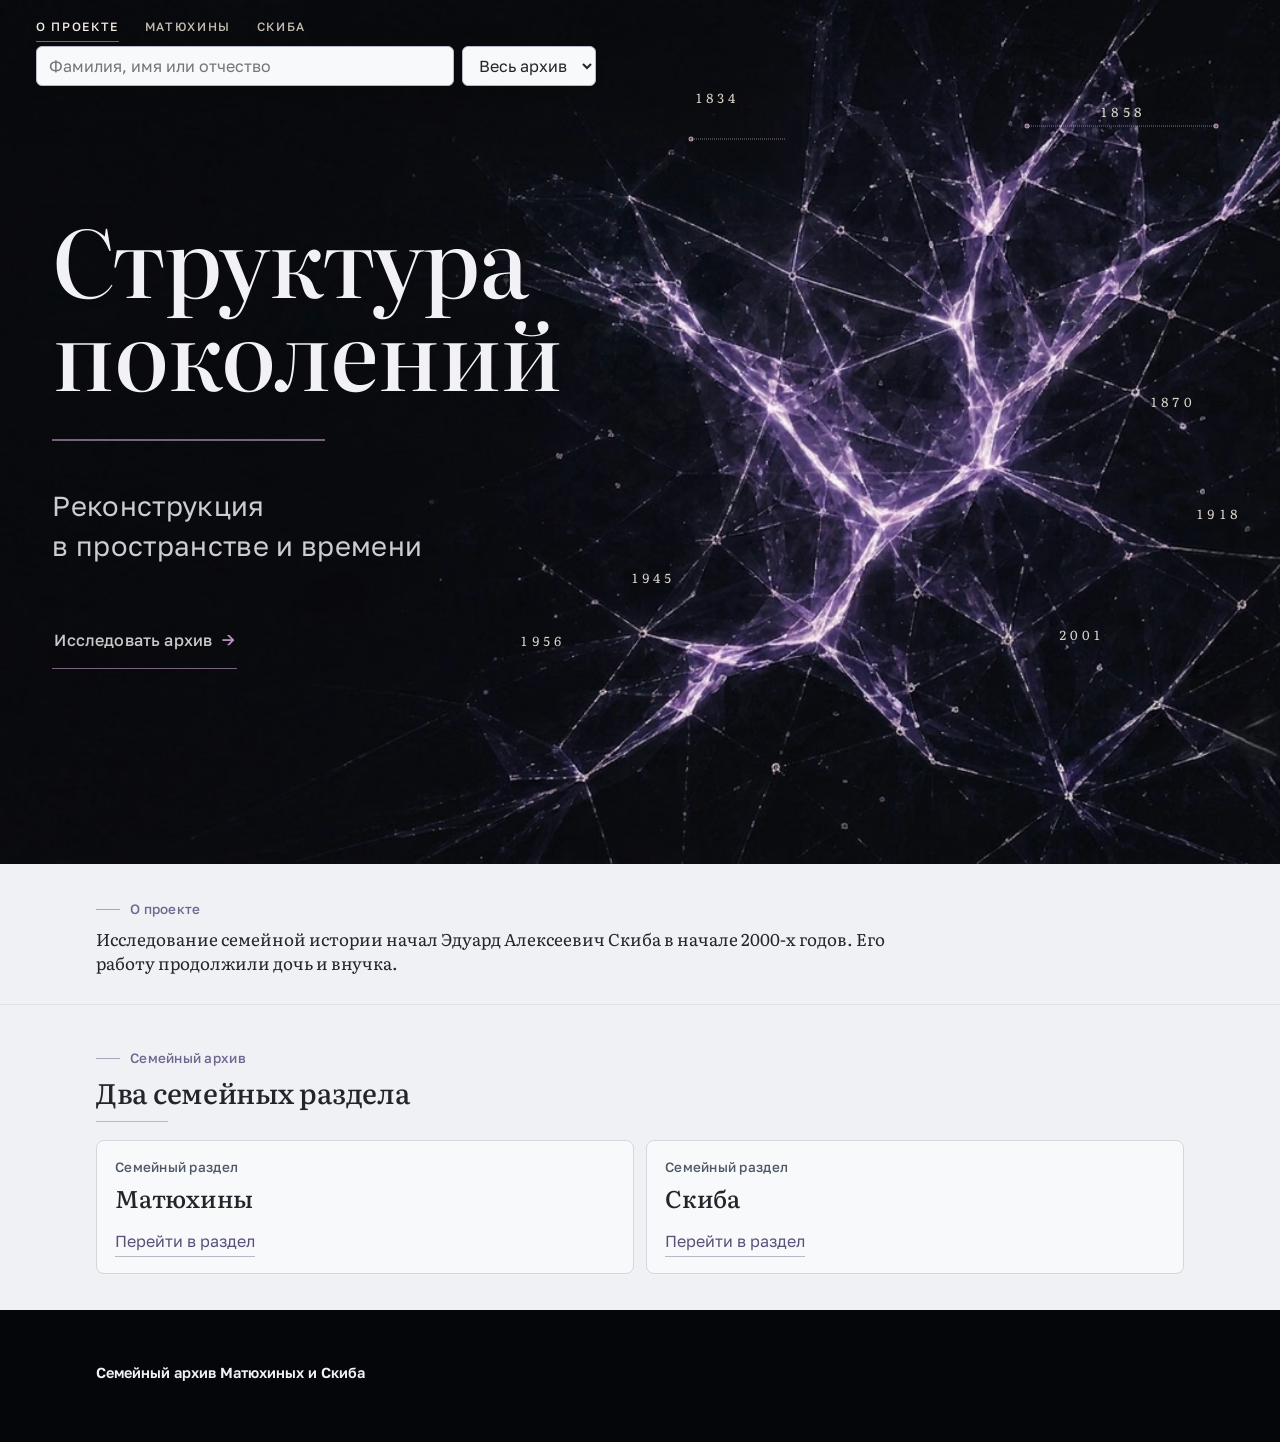
==== commit 7c4e4e45: "Вынести поиск из генератора в отдельный файл и убрать повтор двух выдач. Co-authored-by: Cursor <cur" ====
--- a/index.html
+++ b/index.html
@@ -652,7 +652,7 @@
       <h2>Персоны</h2>
       <div class="hr"></div>
     </div>
-    <ul class="person-index"><li><a href="#person-p49"><span class="person-name">Агафья</span><span class="person-years">р. ок. 1833</span></a></li><li><a href="#person-p43"><span class="person-name">Аграфена</span><span class="person-years">р. ок. 1771</span></a></li><li><a href="#person-p48"><span class="person-name">Анна</span><span class="person-years">р. ок. 1820</span></a></li><li><a href="#person-p20"><span class="person-name">Архип</span></a></li><li><a href="#person-p213"><span class="person-name">Галина</span></a></li><li><a href="#person-p39"><span class="person-name">Григорий</span><span class="person-years">р. ок. 1790</span></a></li><li><a href="#person-p47"><span class="person-name">Иван</span><span class="person-years">ок. 1827 – ок. 1828</span></a></li><li><a href="#person-p42"><span class="person-name">Илья</span><span class="person-years">р. ок. 1768</span></a></li><li><a href="#person-p11"><span class="person-name">Мария Архиповна</span><span class="person-years">ум. зима 1961</span></a></li><li><a href="#person-p44"><span class="person-name">Матвей</span></a></li><li><a href="#person-p46"><span class="person-name">Матвей</span><span class="person-years">ок. 1826 – ок. 1827</span></a></li><li><a href="#person-p108"><span class="person-name">Наталья</span><span class="person-years">ныне живущий</span></a></li><li><a href="#person-p50"><span class="person-name">Параскева Петрова</span></a></li><li><a href="#person-p45"><span class="person-name">Пётр</span><span class="person-years">ок. 1814 – ок. 1815</span></a></li><li><a href="#person-p40"><span class="person-name">Степанида</span><span class="person-years">р. ок. 1791</span></a></li><li><a href="#person-p29"><span class="person-name">Федот</span><span class="person-years">р. ок. 1818</span></a></li><li><a href="#person-p228"><span class="person-name">Василий Власович Алексанов</span></a></li><li><a href="#person-p18"><span class="person-name">Влас Алексанов</span><span class="person-years">р. до 1874</span></a></li><li><a href="#person-p09"><span class="person-name">Прасковья Власовна Алексанова</span><span class="person-years">1892 – 1969</span></a></li><li><a href="#person-p10"><span class="person-name">Алексей Петрович Астафьев</span><span class="person-years">до 1898 – 22 августа 1972</span></a></li><li><a href="#person-p207"><span class="person-name">Николай Алексеевич Астафьев</span><span class="person-years">р. 1933</span></a></li><li><a href="#person-p19"><span class="person-name">Петр Астафьев</span></a></li><li><a href="#person-p115"><span class="person-name">Лара Астафьева</span><span class="person-years">ныне живущий</span></a></li><li><a href="#person-p05"><span class="person-name">Надежда Алексеевна Астафьева</span><span class="person-years">22 августа 1931 – 4 декабря 1997</span></a></li><li><a href="#person-p134"><span class="person-name">Волкова</span><span class="person-years">ныне живущий</span></a></li><li><a href="#person-p174"><span class="person-name">Димитрий Федорович Горелов</span></a></li><li><a href="#person-p30"><span class="person-name">Федор Горелов</span></a></li><li><a href="#person-p17"><span class="person-name">Мария Федоровна Горелова</span><span class="person-years">р. 1871</span></a></li><li><a href="#person-p062"><span class="person-name">Александр Андреевич Матюхин</span><span class="person-years">р. 1959</span></a></li><li><a href="#person-p065"><span class="person-name">Андрей Александрович Матюхин</span><span class="person-years">р. 1983</span></a></li><li><a href="#person-p04"><span class="person-name">Андрей Иванович Матюхин</span><span class="person-years">1 октября 1931 – 10 мая 1996</span></a></li><li><a href="#person-p16"><span class="person-name">Андрей Федотович Матюхин</span><span class="person-years">р. 1870</span></a></li><li><a href="#person-p152"><span class="person-name">Василий Андреевич Матюхин</span><span class="person-years">р. 1899</span></a></li><li><a href="#person-p208"><span class="person-name">Василий Иванович Матюхин</span><span class="person-years">р. ок. 1928</span></a></li><li><a href="#person-p147"><span class="person-name">Василий Федотович Матюхин</span><span class="person-years">ныне живущий</span></a></li><li><a href="#person-p08"><span class="person-name">Иван Андреевич Матюхин</span><span class="person-years">ноя. 1892 – 1971</span></a></li><li><a href="#person-p151"><span class="person-name">Иван Андреевич Матюхин</span><span class="person-years">р. 1911</span></a></li><li><a href="#person-p148"><span class="person-name">Иван Васильевич Матюхин</span><span class="person-years">р. 1893</span></a></li><li><a href="#person-p209"><span class="person-name">Иван Иванович Матюхин</span><span class="person-years">р. 1919</span></a></li><li><a href="#person-p172"><span class="person-name">Иван Федотович Матюхин</span></a></li><li><a href="#person-p149"><span class="person-name">Матвей Андреевич Матюхин</span><span class="person-years">р. 7 августа 1896</span></a></li><li><a href="#person-p173"><span class="person-name">Михаил Иванович Матюхин</span><span class="person-years">ум. 4 апреля 1882</span></a></li><li><a href="#person-p01"><span class="person-name">Сергей Андреевич Матюхин</span><span class="person-years">р. 1971</span></a></li><li><a href="#person-p175"><span class="person-name">Яков Федотович Матюхин</span></a></li><li><a href="#person-p210"><span class="person-name">Александра Ивановна Матюхина</span><span class="person-years">25 мая 1926 – 9 мая 2014</span></a></li><li><a href="#person-p064"><span class="person-name">Анна Александровна Матюхина</span><span class="person-years">р. 1988</span></a></li><li><a href="#person-p02"><span class="person-name">Анна Сергеевна Матюхина</span><span class="person-years">р. 2002</span></a></li><li><a href="#person-p212"><span class="person-name">Варвара Ивановна Матюхина</span><span class="person-years">р. 1913</span></a></li><li><a href="#person-p211"><span class="person-name">Клавдия Ивановна Матюхина</span></a></li><li><a href="#person-p112"><span class="person-name">Любовь Матюхина</span><span class="person-years">ныне живущий</span></a></li><li><a href="#person-p150"><span class="person-name">Мария Андреевна Матюхина</span><span class="person-years">р. 1903</span></a></li><li><a href="#person-p226"><span class="person-name">Параскева Андреевна Матюхина</span><span class="person-years">р. 11 октября 1889</span></a></li><li><a href="#person-p176"><span class="person-name">Пелагея Яковлевна Матюхина</span><span class="person-years">р. 1893</span></a></li><li><a href="#person-p03"><span class="person-name">Надежда Эдуардовна Скиба</span><span class="person-years">р. 1969</span></a></li><li><a href="#person-p063"><span class="person-name">Татьяна Викторовна Сорокина</span><span class="person-years">р. 1959</span></a></li><li><a href="#person-p135"><span class="person-name">Успенский</span><span class="person-years">ныне живущий</span></a></li><li><a href="#person-p136"><span class="person-name">Успенский</span><span class="person-years">ныне живущий</span></a></li><li><a href="#person-p111"><span class="person-name">Андрей Евгеньевич Успенский</span><span class="person-years">р. 2017</span></a></li><li><a href="#person-p110"><span class="person-name">Евгений Андреевич Успенский</span><span class="person-years">18 сентября 1949 – 7 июля 2005</span></a></li><li><a href="#person-p114"><span class="person-name">Кирилл Устинов</span><span class="person-years">ныне живущий</span></a></li><li><a href="#person-p113"><span class="person-name">Юрий Устинов</span></a></li><li><a href="#person-p104"><span class="person-name">Александр Павлович Цыганов</span><span class="person-years">10 сентября 1925 – 15 декабря 2013</span></a></li><li><a href="#person-p106"><span class="person-name">Андрей Александрович Цыганов</span><span class="person-years">25 марта 1960 – 28 марта 2000</span></a></li><li><a href="#person-p109"><span class="person-name">Олег Цыганов</span><span class="person-years">ныне живущий</span></a></li><li><a href="#person-p105"><span class="person-name">Олег Александрович Цыганов</span><span class="person-years">р. 1952</span></a></li><li><a href="#person-p107"><span class="person-name">Марина Александровна Цыганова</span><span class="person-years">р. 2016</span></a></li></ul>
+    <ul class="person-index"><li><a href="#person-p49"><span class="person-name">Агафья</span><span class="person-years">р. ок. 1833</span></a></li><li><a href="#person-p43"><span class="person-name">Аграфена</span><span class="person-years">р. ок. 1771</span></a></li><li><a href="#person-p48"><span class="person-name">Анна</span><span class="person-years">р. ок. 1820</span></a></li><li><a href="#person-p20"><span class="person-name">Архип</span></a></li><li><a href="#person-p213"><span class="person-name">Галина</span></a></li><li><a href="#person-p39"><span class="person-name">Григорий</span><span class="person-years">р. ок. 1790</span></a></li><li><a href="#person-p47"><span class="person-name">Иван</span><span class="person-years">ок. 1827 – ок. 1828</span></a></li><li><a href="#person-p42"><span class="person-name">Илья</span><span class="person-years">р. ок. 1768</span></a></li><li><a href="#person-p11"><span class="person-name">Мария Архиповна</span><span class="person-years">ум. зима 1961</span></a></li><li><a href="#person-p44"><span class="person-name">Матвей</span></a></li><li><a href="#person-p46"><span class="person-name">Матвей</span><span class="person-years">ок. 1826 – ок. 1827</span></a></li><li><a href="#person-p108"><span class="person-name">Наталья</span><span class="person-years">ныне живущий</span></a></li><li><a href="#person-p50"><span class="person-name">Параскева Петрова</span></a></li><li><a href="#person-p45"><span class="person-name">Пётр</span><span class="person-years">ок. 1814 – ок. 1815</span></a></li><li><a href="#person-p40"><span class="person-name">Степанида</span><span class="person-years">р. ок. 1791</span></a></li><li><a href="#person-p29"><span class="person-name">Федот</span><span class="person-years">р. ок. 1818</span></a></li><li><a href="#person-p228"><span class="person-name">Василий Власович Алексанов</span></a></li><li><a href="#person-p18"><span class="person-name">Влас Алексанов</span><span class="person-years">р. до 1874</span></a></li><li><a href="#person-p09"><span class="person-name">Прасковья Власовна Алексанова</span><span class="person-years">1892 – 1969</span></a></li><li><a href="#person-p10"><span class="person-name">Алексей Петрович Астафьев</span><span class="person-years">до 1898 – 22 августа 1972</span></a></li><li><a href="#person-p207"><span class="person-name">Николай Алексеевич Астафьев</span><span class="person-years">р. 1933</span></a></li><li><a href="#person-p19"><span class="person-name">Петр Астафьев</span></a></li><li><a href="#person-p115"><span class="person-name">Лара Астафьева</span><span class="person-years">ныне живущий</span></a></li><li><a href="#person-p05"><span class="person-name">Надежда Алексеевна Астафьева</span><span class="person-years">22 августа 1931 – 4 декабря 1997</span></a></li><li><a href="#person-p134"><span class="person-name">Волкова</span><span class="person-years">ныне живущий</span></a></li><li><a href="#person-p174"><span class="person-name">Димитрий Федорович Горелов</span></a></li><li><a href="#person-p30"><span class="person-name">Федор Горелов</span></a></li><li><a href="#person-p17"><span class="person-name">Мария Федоровна Горелова</span><span class="person-years">р. 1871</span></a></li><li><a href="#person-p062"><span class="person-name">Александр Андреевич Матюхин</span><span class="person-years">1959 – 14 октября 2026</span></a></li><li><a href="#person-p065"><span class="person-name">Андрей Александрович Матюхин</span><span class="person-years">р. 1983</span></a></li><li><a href="#person-p04"><span class="person-name">Андрей Иванович Матюхин</span><span class="person-years">1 октября 1931 – 10 мая 1996</span></a></li><li><a href="#person-p16"><span class="person-name">Андрей Федотович Матюхин</span><span class="person-years">р. 1870</span></a></li><li><a href="#person-p152"><span class="person-name">Василий Андреевич Матюхин</span><span class="person-years">р. 1899</span></a></li><li><a href="#person-p208"><span class="person-name">Василий Иванович Матюхин</span><span class="person-years">р. ок. 1928</span></a></li><li><a href="#person-p147"><span class="person-name">Василий Федотович Матюхин</span><span class="person-years">ныне живущий</span></a></li><li><a href="#person-p08"><span class="person-name">Иван Андреевич Матюхин</span><span class="person-years">ноя. 1892 – 1971</span></a></li><li><a href="#person-p151"><span class="person-name">Иван Андреевич Матюхин</span><span class="person-years">р. 1911</span></a></li><li><a href="#person-p148"><span class="person-name">Иван Васильевич Матюхин</span><span class="person-years">р. 1893</span></a></li><li><a href="#person-p209"><span class="person-name">Иван Иванович Матюхин</span><span class="person-years">р. 1919</span></a></li><li><a href="#person-p172"><span class="person-name">Иван Федотович Матюхин</span></a></li><li><a href="#person-p149"><span class="person-name">Матвей Андреевич Матюхин</span><span class="person-years">р. 7 августа 1896</span></a></li><li><a href="#person-p173"><span class="person-name">Михаил Иванович Матюхин</span><span class="person-years">ум. 4 апреля 1882</span></a></li><li><a href="#person-p01"><span class="person-name">Сергей Андреевич Матюхин</span><span class="person-years">р. 1971</span></a></li><li><a href="#person-p175"><span class="person-name">Яков Федотович Матюхин</span></a></li><li><a href="#person-p210"><span class="person-name">Александра Ивановна Матюхина</span><span class="person-years">25 мая 1926 – 9 мая 2014</span></a></li><li><a href="#person-p064"><span class="person-name">Анна Александровна Матюхина</span><span class="person-years">р. 1988</span></a></li><li><a href="#person-p02"><span class="person-name">Анна Сергеевна Матюхина</span><span class="person-years">р. 2002</span></a></li><li><a href="#person-p212"><span class="person-name">Варвара Ивановна Матюхина</span><span class="person-years">р. 1913</span></a></li><li><a href="#person-p211"><span class="person-name">Клавдия Ивановна Матюхина</span></a></li><li><a href="#person-p112"><span class="person-name">Любовь Матюхина</span><span class="person-years">ныне живущий</span></a></li><li><a href="#person-p150"><span class="person-name">Мария Андреевна Матюхина</span><span class="person-years">р. 1903</span></a></li><li><a href="#person-p226"><span class="person-name">Параскева Андреевна Матюхина</span><span class="person-years">р. 11 октября 1889</span></a></li><li><a href="#person-p176"><span class="person-name">Пелагея Яковлевна Матюхина</span><span class="person-years">р. 1893</span></a></li><li><a href="#person-p03"><span class="person-name">Надежда Эдуардовна Скиба</span><span class="person-years">р. 1969</span></a></li><li><a href="#person-p063"><span class="person-name">Татьяна Викторовна Сорокина</span><span class="person-years">р. 1959</span></a></li><li><a href="#person-p135"><span class="person-name">Успенский</span><span class="person-years">ныне живущий</span></a></li><li><a href="#person-p136"><span class="person-name">Успенский</span><span class="person-years">ныне живущий</span></a></li><li><a href="#person-p111"><span class="person-name">Андрей Евгеньевич Успенский</span><span class="person-years">р. 2017</span></a></li><li><a href="#person-p110"><span class="person-name">Евгений Андреевич Успенский</span><span class="person-years">18 сентября 1949 – 7 июля 2005</span></a></li><li><a href="#person-p114"><span class="person-name">Кирилл Устинов</span><span class="person-years">ныне живущий</span></a></li><li><a href="#person-p113"><span class="person-name">Юрий Устинов</span></a></li><li><a href="#person-p104"><span class="person-name">Александр Павлович Цыганов</span><span class="person-years">10 сентября 1925 – 15 декабря 2013</span></a></li><li><a href="#person-p106"><span class="person-name">Андрей Александрович Цыганов</span><span class="person-years">25 марта 1960 – 28 марта 2000</span></a></li><li><a href="#person-p109"><span class="person-name">Олег Цыганов</span><span class="person-years">ныне живущий</span></a></li><li><a href="#person-p105"><span class="person-name">Олег Александрович Цыганов</span><span class="person-years">р. 1952</span></a></li><li><a href="#person-p107"><span class="person-name">Марина Александровна Цыганова</span><span class="person-years">р. 2016</span></a></li></ul>
   </div>
 </section>
 </div>
@@ -935,7 +935,7 @@
 <article class="person-card" id="person-p207" data-person-id="p207"><div class="wrap"><p class="person-back"><a href="#matyukhiny-people">Матюхины</a></p><h1>Николай Алексеевич Астафьев</h1><dl class="person-facts"><div><dt>Рождение</dt><dd>1933</dd></div><div><dt>Родители</dt><dd><ul><li><a href="#person-p11">Мария Архиповна (ум. зима 1961)</a></li><li><a href="#person-p10">Алексей Петрович Астафьев (до 1898 – 22 августа 1972)</a></li></ul></dd></div><div><dt>Супруги</dt><dd><ul><li><a href="#person-p213">Галина</a></li></ul></dd></div><div><dt>Дети</dt><dd><ul><li><a href="#person-p115">Лара Астафьева (ныне живущий)</a></li></ul></dd></div><div><dt>Братья и сёстры</dt><dd><ul><li><a href="#person-p05">Надежда Алексеевна Астафьева (22 августа 1931 – 4 декабря 1997)</a></li></ul></dd></div></dl></div></article>
 <article class="person-card" id="person-p19" data-person-id="p19"><div class="wrap"><p class="person-back"><a href="#matyukhiny-people">Матюхины</a></p><h1>Петр Астафьев</h1><dl class="person-facts"><div><dt>Статус</dt><dd>Гипотеза</dd></div><div><dt>Дети</dt><dd><ul><li><a href="#person-p10">Алексей Петрович Астафьев (до 1898 – 22 августа 1972)</a></li></ul></dd></div></dl><p class="person-actions"><a href="#matyukhiny-tree" data-show-tree="matyukhiny" data-card-id="pedigree-p19">Показать в древе</a></p></div></article>
 <article class="person-card" id="person-p115" data-person-id="p115"><div class="wrap"><p class="person-back"><a href="#matyukhiny-people">Матюхины</a></p><h1>Лара Астафьева</h1><dl class="person-facts"><div><dt>Статус</dt><dd>Гипотеза</dd></div><div><dt>Родители</dt><dd><ul><li><a href="#person-p213">Галина</a></li><li><a href="#person-p207">Николай Алексеевич Астафьев (р. 1933)</a></li></ul></dd></div></dl></div></article>
-<article class="person-card" id="person-p05" data-person-id="p05"><div class="wrap"><p class="person-back"><a href="#matyukhiny-people">Матюхины</a></p><h1>Надежда Алексеевна Астафьева</h1><dl class="person-facts"><div><dt>Рождение</dt><dd>22 августа 1931</dd></div><div><dt>Смерть</dt><dd>4 декабря 1997</dd></div><div><dt>Место рождения</dt><dd>город Дмитров, Московская область</dd></div><div><dt>Последний адрес</dt><dd>город Долгопрудный, Московская область</dd></div><div><dt>Родители</dt><dd><ul><li><a href="#person-p11">Мария Архиповна (ум. зима 1961)</a></li><li><a href="#person-p10">Алексей Петрович Астафьев (до 1898 – 22 августа 1972)</a></li></ul></dd></div><div><dt>Супруги</dt><dd><ul><li><a href="#person-p04">Андрей Иванович Матюхин (1 октября 1931 – 10 мая 1996)</a></li></ul></dd></div><div><dt>Дети</dt><dd><ul><li><a href="#person-p062">Александр Андреевич Матюхин (р. 1959)</a></li><li><a href="#person-p01">Сергей Андреевич Матюхин (р. 1971)</a></li></ul></dd></div><div><dt>Братья и сёстры</dt><dd><ul><li><a href="#person-p207">Николай Алексеевич Астафьев (р. 1933)</a></li></ul></dd></div></dl><p class="person-actions"><a href="#matyukhiny-tree" data-show-tree="matyukhiny" data-card-id="pedigree-p05">Показать в древе</a></p></div></article>
+<article class="person-card" id="person-p05" data-person-id="p05"><div class="wrap"><p class="person-back"><a href="#matyukhiny-people">Матюхины</a></p><h1>Надежда Алексеевна Астафьева</h1><dl class="person-facts"><div><dt>Рождение</dt><dd>22 августа 1931</dd></div><div><dt>Смерть</dt><dd>4 декабря 1997</dd></div><div><dt>Место рождения</dt><dd>город Дмитров, Московская область</dd></div><div><dt>Последний адрес</dt><dd>город Долгопрудный, Московская область</dd></div><div><dt>Родители</dt><dd><ul><li><a href="#person-p11">Мария Архиповна (ум. зима 1961)</a></li><li><a href="#person-p10">Алексей Петрович Астафьев (до 1898 – 22 августа 1972)</a></li></ul></dd></div><div><dt>Супруги</dt><dd><ul><li><a href="#person-p04">Андрей Иванович Матюхин (1 октября 1931 – 10 мая 1996)</a></li></ul></dd></div><div><dt>Дети</dt><dd><ul><li><a href="#person-p062">Александр Андреевич Матюхин (1959 – 14 октября 2026)</a></li><li><a href="#person-p01">Сергей Андреевич Матюхин (р. 1971)</a></li></ul></dd></div><div><dt>Братья и сёстры</dt><dd><ul><li><a href="#person-p207">Николай Алексеевич Астафьев (р. 1933)</a></li></ul></dd></div></dl><p class="person-actions"><a href="#matyukhiny-tree" data-show-tree="matyukhiny" data-card-id="pedigree-p05">Показать в древе</a></p></div></article>
 <article class="person-card" id="person-p121" data-person-id="p121"><div class="wrap"><p class="person-back"><a href="#skiba-people">Скиба</a></p><h1>Букин</h1><dl class="person-facts"><div><dt>Статус</dt><dd>Гипотеза</dd></div><div><dt>Родители</dt><dd><ul><li><a href="#person-p077">Марина Константиновна Алексеева (р. 1952)</a></li><li><a href="#person-p078">Владимир Александрович Букин (р. 2016)</a></li></ul></dd></div><div><dt>Братья и сёстры</dt><dd><ul><li><a href="#person-p122">Букина (ныне живущий)</a></li></ul></dd></div></dl></div></article>
 <article class="person-card" id="person-p078" data-person-id="p078"><div class="wrap"><p class="person-back"><a href="#skiba-people">Скиба</a></p><h1>Владимир Александрович Букин</h1><dl class="person-facts"><div><dt>Рождение</dt><dd>2016</dd></div><div><dt>Родители</dt><dd><ul><li>Александр Иванович Букин (ум. 23 июля 2016)</li><li>Анисия Максимовна Полякова (ум. 23 июля 2016)</li></ul></dd></div><div><dt>Супруги</dt><dd><ul><li><a href="#person-p077">Марина Константиновна Алексеева (р. 1952)</a></li></ul></dd></div><div><dt>Дети</dt><dd><ul><li><a href="#person-p121">Букин (ныне живущий)</a></li><li><a href="#person-p122">Букина (ныне живущий)</a></li></ul></dd></div><div><dt>Братья и сёстры</dt><dd><ul><li>Татьяна Александровна Букина (ныне живущий)</li></ul></dd></div></dl></div></article>
 <article class="person-card" id="person-p122" data-person-id="p122"><div class="wrap"><p class="person-back"><a href="#skiba-people">Скиба</a></p><h1>Букина</h1><dl class="person-facts"><div><dt>Статус</dt><dd>Гипотеза</dd></div><div><dt>Родители</dt><dd><ul><li><a href="#person-p077">Марина Константиновна Алексеева (р. 1952)</a></li><li><a href="#person-p078">Владимир Александрович Букин (р. 2016)</a></li></ul></dd></div><div><dt>Супруги</dt><dd><ul><li><a href="#person-p137">Ештаков (ныне живущий)</a></li></ul></dd></div><div><dt>Дети</dt><dd><ul><li><a href="#person-p140">Ештаков (ныне живущий)</a></li><li><a href="#person-p138">Ештаков (ныне живущий)</a></li><li><a href="#person-p139">Ештаков (ныне живущий)</a></li><li><a href="#person-p141">Ештакова (ныне живущий)</a></li></ul></dd></div><div><dt>Братья и сёстры</dt><dd><ul><li><a href="#person-p121">Букин (ныне живущий)</a></li></ul></dd></div></dl></div></article>
@@ -979,9 +979,9 @@
 <article class="person-card" id="person-p052" data-person-id="p052"><div class="wrap"><p class="person-back"><a href="#skiba-people">Скиба</a></p><h1>Ирина Валентиновна Красникова</h1><dl class="person-facts"><div><dt>Статус</dt><dd>Гипотеза</dd></div><div><dt>Супруги</dt><dd><ul><li><a href="#person-p051">Алексей Эдуардович Скиба (р. 1961)</a></li></ul></dd></div><div><dt>Дети</dt><dd><ul><li><a href="#person-p053">Павел Алексеевич Скиба (р. 1995)</a></li></ul></dd></div></dl></div></article>
 <article class="person-card" id="person-p186" data-person-id="p186"><div class="wrap"><p class="person-back"><a href="#skiba-people">Скиба</a></p><h1>Юрий Масалитинов</h1><dl class="person-facts"><div><dt>Рождение</dt><dd>29 июля 1938</dd></div><div><dt>Смерть</dt><dd>5 декабря 1979</dd></div><div><dt>Место рождения</dt><dd>город Константиновка, Донецкая область</dd></div><div><dt>Супруги</dt><dd><ul><li><a href="#person-p071">Наталья Васильевна Захарова (р. 1946)</a></li></ul></dd></div><div><dt>Дети</dt><dd><ul><li><a href="#person-p120">Масалитинова (ныне живущий)</a></li></ul></dd></div></dl></div></article>
 <article class="person-card" id="person-p120" data-person-id="p120"><div class="wrap"><p class="person-back"><a href="#skiba-people">Скиба</a></p><h1>Масалитинова</h1><dl class="person-facts"><div><dt>Статус</dt><dd>Гипотеза</dd></div><div><dt>Родители</dt><dd><ul><li><a href="#person-p071">Наталья Васильевна Захарова (р. 1946)</a></li><li><a href="#person-p186">Юрий Масалитинов (29 июля 1938 – 5 декабря 1979)</a></li></ul></dd></div></dl></div></article>
-<article class="person-card" id="person-p062" data-person-id="p062"><div class="wrap"><p class="person-back"><a href="#matyukhiny-people">Матюхины</a></p><h1>Александр Андреевич Матюхин</h1><dl class="person-facts"><div><dt>Рождение</dt><dd>1959</dd></div><div><dt>Родители</dt><dd><ul><li><a href="#person-p05">Надежда Алексеевна Астафьева (22 августа 1931 – 4 декабря 1997)</a></li><li><a href="#person-p04">Андрей Иванович Матюхин (1 октября 1931 – 10 мая 1996)</a></li></ul></dd></div><div><dt>Супруги</dt><dd><ul><li><a href="#person-p063">Татьяна Викторовна Сорокина (р. 1959)</a></li></ul></dd></div><div><dt>Дети</dt><dd><ul><li><a href="#person-p065">Андрей Александрович Матюхин (р. 1983)</a></li><li><a href="#person-p064">Анна Александровна Матюхина (р. 1988)</a></li></ul></dd></div><div><dt>Братья и сёстры</dt><dd><ul><li><a href="#person-p01">Сергей Андреевич Матюхин (р. 1971)</a></li></ul></dd></div></dl></div></article>
-<article class="person-card" id="person-p065" data-person-id="p065"><div class="wrap"><p class="person-back"><a href="#matyukhiny-people">Матюхины</a></p><h1>Андрей Александрович Матюхин</h1><dl class="person-facts"><div><dt>Рождение</dt><dd>1983</dd></div><div><dt>Родители</dt><dd><ul><li><a href="#person-p062">Александр Андреевич Матюхин (р. 1959)</a></li><li><a href="#person-p063">Татьяна Викторовна Сорокина (р. 1959)</a></li></ul></dd></div><div><dt>Братья и сёстры</dt><dd><ul><li><a href="#person-p064">Анна Александровна Матюхина (р. 1988)</a></li></ul></dd></div></dl></div></article>
-<article class="person-card" id="person-p04" data-person-id="p04"><div class="wrap"><p class="person-back"><a href="#matyukhiny-people">Матюхины</a></p><h1>Андрей Иванович Матюхин</h1><dl class="person-facts"><div><dt>Рождение</dt><dd>1 октября 1931</dd></div><div><dt>Смерть</dt><dd>10 мая 1996</dd></div><div><dt>Место рождения</dt><dd>село Мокрое Тульской области</dd></div><div><dt>Родители</dt><dd><ul><li><a href="#person-p09">Прасковья Власовна Алексанова (1892 – 1969)</a></li><li><a href="#person-p08">Иван Андреевич Матюхин (ноя. 1892 – 1971)</a></li></ul></dd></div><div><dt>Супруги</dt><dd><ul><li><a href="#person-p05">Надежда Алексеевна Астафьева (22 августа 1931 – 4 декабря 1997)</a></li></ul></dd></div><div><dt>Дети</dt><dd><ul><li><a href="#person-p062">Александр Андреевич Матюхин (р. 1959)</a></li><li><a href="#person-p01">Сергей Андреевич Матюхин (р. 1971)</a></li></ul></dd></div><div><dt>Братья и сёстры</dt><dd><ul><li><a href="#person-p208">Василий Иванович Матюхин (р. ок. 1928)</a></li><li><a href="#person-p209">Иван Иванович Матюхин (р. 1919)</a></li><li><a href="#person-p210">Александра Ивановна Матюхина (25 мая 1926 – 9 мая 2014)</a></li><li><a href="#person-p212">Варвара Ивановна Матюхина (р. 1913)</a></li><li><a href="#person-p211">Клавдия Ивановна Матюхина</a></li></ul></dd></div></dl><p class="person-actions"><a href="#matyukhiny-tree" data-show-tree="matyukhiny" data-card-id="pedigree-p04">Показать в древе</a></p></div></article>
+<article class="person-card" id="person-p062" data-person-id="p062"><div class="wrap"><p class="person-back"><a href="#matyukhiny-people">Матюхины</a></p><h1>Александр Андреевич Матюхин</h1><dl class="person-facts"><div><dt>Рождение</dt><dd>1959</dd></div><div><dt>Смерть</dt><dd>14 октября 2026</dd></div><div><dt>Родители</dt><dd><ul><li><a href="#person-p05">Надежда Алексеевна Астафьева (22 августа 1931 – 4 декабря 1997)</a></li><li><a href="#person-p04">Андрей Иванович Матюхин (1 октября 1931 – 10 мая 1996)</a></li></ul></dd></div><div><dt>Супруги</dt><dd><ul><li><a href="#person-p063">Татьяна Викторовна Сорокина (р. 1959)</a></li></ul></dd></div><div><dt>Дети</dt><dd><ul><li><a href="#person-p065">Андрей Александрович Матюхин (р. 1983)</a></li><li><a href="#person-p064">Анна Александровна Матюхина (р. 1988)</a></li></ul></dd></div><div><dt>Братья и сёстры</dt><dd><ul><li><a href="#person-p01">Сергей Андреевич Матюхин (р. 1971)</a></li></ul></dd></div></dl></div></article>
+<article class="person-card" id="person-p065" data-person-id="p065"><div class="wrap"><p class="person-back"><a href="#matyukhiny-people">Матюхины</a></p><h1>Андрей Александрович Матюхин</h1><dl class="person-facts"><div><dt>Рождение</dt><dd>1983</dd></div><div><dt>Родители</dt><dd><ul><li><a href="#person-p062">Александр Андреевич Матюхин (1959 – 14 октября 2026)</a></li><li><a href="#person-p063">Татьяна Викторовна Сорокина (р. 1959)</a></li></ul></dd></div><div><dt>Братья и сёстры</dt><dd><ul><li><a href="#person-p064">Анна Александровна Матюхина (р. 1988)</a></li></ul></dd></div></dl></div></article>
+<article class="person-card" id="person-p04" data-person-id="p04"><div class="wrap"><p class="person-back"><a href="#matyukhiny-people">Матюхины</a></p><h1>Андрей Иванович Матюхин</h1><dl class="person-facts"><div><dt>Рождение</dt><dd>1 октября 1931</dd></div><div><dt>Смерть</dt><dd>10 мая 1996</dd></div><div><dt>Место рождения</dt><dd>село Мокрое Тульской области</dd></div><div><dt>Родители</dt><dd><ul><li><a href="#person-p09">Прасковья Власовна Алексанова (1892 – 1969)</a></li><li><a href="#person-p08">Иван Андреевич Матюхин (ноя. 1892 – 1971)</a></li></ul></dd></div><div><dt>Супруги</dt><dd><ul><li><a href="#person-p05">Надежда Алексеевна Астафьева (22 августа 1931 – 4 декабря 1997)</a></li></ul></dd></div><div><dt>Дети</dt><dd><ul><li><a href="#person-p062">Александр Андреевич Матюхин (1959 – 14 октября 2026)</a></li><li><a href="#person-p01">Сергей Андреевич Матюхин (р. 1971)</a></li></ul></dd></div><div><dt>Братья и сёстры</dt><dd><ul><li><a href="#person-p208">Василий Иванович Матюхин (р. ок. 1928)</a></li><li><a href="#person-p209">Иван Иванович Матюхин (р. 1919)</a></li><li><a href="#person-p210">Александра Ивановна Матюхина (25 мая 1926 – 9 мая 2014)</a></li><li><a href="#person-p212">Варвара Ивановна Матюхина (р. 1913)</a></li><li><a href="#person-p211">Клавдия Ивановна Матюхина</a></li></ul></dd></div></dl><p class="person-actions"><a href="#matyukhiny-tree" data-show-tree="matyukhiny" data-card-id="pedigree-p04">Показать в древе</a></p></div></article>
 <article class="person-card" id="person-p16" data-person-id="p16"><div class="wrap"><p class="person-back"><a href="#matyukhiny-people">Матюхины</a></p><h1>Андрей Федотович Матюхин</h1><dl class="person-facts"><div><dt>Рождение</dt><dd>1870</dd></div><div><dt>Место рождения</dt><dd>село Мокрое Тульской области</dd></div><div><dt>Семейные сведения</dt><dd>В семейных материалах родителями Андрея Федотовича названы Федот Григорьев и Параскева Петрова.</dd></div><div><dt>Родители</dt><dd><ul><li><a href="#person-p29">Федот (р. ок. 1818)</a></li></ul></dd></div><div><dt>Супруги</dt><dd><ul><li><a href="#person-p17">Мария Федоровна Горелова (р. 1871)</a></li></ul></dd></div><div><dt>Дети</dt><dd><ul><li><a href="#person-p152">Василий Андреевич Матюхин (р. 1899)</a></li><li><a href="#person-p08">Иван Андреевич Матюхин (ноя. 1892 – 1971)</a></li><li><a href="#person-p151">Иван Андреевич Матюхин (р. 1911)</a></li><li><a href="#person-p149">Матвей Андреевич Матюхин (р. 7 августа 1896)</a></li><li><a href="#person-p150">Мария Андреевна Матюхина (р. 1903)</a></li><li><a href="#person-p226">Параскева Андреевна Матюхина (р. 11 октября 1889)</a></li></ul></dd></div><div><dt>Братья и сёстры</dt><dd><ul><li><a href="#person-p147">Василий Федотович Матюхин (ныне живущий)</a></li><li><a href="#person-p172">Иван Федотович Матюхин</a></li><li><a href="#person-p175">Яков Федотович Матюхин</a></li></ul></dd></div></dl><p class="person-actions"><a href="#matyukhiny-tree" data-show-tree="matyukhiny" data-card-id="pedigree-p16">Показать в древе</a></p></div></article>
 <article class="person-card" id="person-p152" data-person-id="p152"><div class="wrap"><p class="person-back"><a href="#matyukhiny-people">Матюхины</a></p><h1>Василий Андреевич Матюхин</h1><dl class="person-facts"><div><dt>Рождение</dt><dd>1899</dd></div><div><dt>Родители</dt><dd><ul><li><a href="#person-p17">Мария Федоровна Горелова (р. 1871)</a></li><li><a href="#person-p16">Андрей Федотович Матюхин (р. 1870)</a></li></ul></dd></div><div><dt>Братья и сёстры</dt><dd><ul><li><a href="#person-p08">Иван Андреевич Матюхин (ноя. 1892 – 1971)</a></li><li><a href="#person-p151">Иван Андреевич Матюхин (р. 1911)</a></li><li><a href="#person-p149">Матвей Андреевич Матюхин (р. 7 августа 1896)</a></li><li><a href="#person-p150">Мария Андреевна Матюхина (р. 1903)</a></li><li><a href="#person-p226">Параскева Андреевна Матюхина (р. 11 октября 1889)</a></li></ul></dd></div></dl></div></article>
 <article class="person-card" id="person-p208" data-person-id="p208"><div class="wrap"><p class="person-back"><a href="#matyukhiny-people">Матюхины</a></p><h1>Василий Иванович Матюхин</h1><dl class="person-facts"><div><dt>Статус</dt><dd>Гипотеза</dd></div><div><dt>Рождение</dt><dd>ок. 1928</dd></div><div><dt>Родители</dt><dd><ul><li><a href="#person-p09">Прасковья Власовна Алексанова (1892 – 1969)</a></li><li><a href="#person-p08">Иван Андреевич Матюхин (ноя. 1892 – 1971)</a></li></ul></dd></div><div><dt>Дети</dt><dd><ul><li><a href="#person-p112">Любовь Матюхина (ныне живущий)</a></li></ul></dd></div><div><dt>Братья и сёстры</dt><dd><ul><li><a href="#person-p04">Андрей Иванович Матюхин (1 октября 1931 – 10 мая 1996)</a></li><li><a href="#person-p209">Иван Иванович Матюхин (р. 1919)</a></li><li><a href="#person-p210">Александра Ивановна Матюхина (25 мая 1926 – 9 мая 2014)</a></li><li><a href="#person-p212">Варвара Ивановна Матюхина (р. 1913)</a></li><li><a href="#person-p211">Клавдия Ивановна Матюхина</a></li></ul></dd></div></dl></div></article>
@@ -993,10 +993,10 @@
 <article class="person-card" id="person-p172" data-person-id="p172"><div class="wrap"><p class="person-back"><a href="#matyukhiny-people">Матюхины</a></p><h1>Иван Федотович Матюхин</h1><dl class="person-facts"><div><dt>Статус</dt><dd>Гипотеза</dd></div><div><dt>Родители</dt><dd><ul><li><a href="#person-p29">Федот (р. ок. 1818)</a></li></ul></dd></div><div><dt>Дети</dt><dd><ul><li><a href="#person-p173">Михаил Иванович Матюхин (ум. 4 апреля 1882)</a></li></ul></dd></div><div><dt>Братья и сёстры</dt><dd><ul><li><a href="#person-p16">Андрей Федотович Матюхин (р. 1870)</a></li><li><a href="#person-p147">Василий Федотович Матюхин (ныне живущий)</a></li><li><a href="#person-p175">Яков Федотович Матюхин</a></li></ul></dd></div></dl></div></article>
 <article class="person-card" id="person-p149" data-person-id="p149"><div class="wrap"><p class="person-back"><a href="#matyukhiny-people">Матюхины</a></p><h1>Матвей Андреевич Матюхин</h1><dl class="person-facts"><div><dt>Рождение</dt><dd>7 августа 1896</dd></div><div><dt>Место рождения</dt><dd>село Мокрое Тульской области</dd></div><div><dt>Родители</dt><dd><ul><li><a href="#person-p17">Мария Федоровна Горелова (р. 1871)</a></li><li><a href="#person-p16">Андрей Федотович Матюхин (р. 1870)</a></li></ul></dd></div><div><dt>Братья и сёстры</dt><dd><ul><li><a href="#person-p152">Василий Андреевич Матюхин (р. 1899)</a></li><li><a href="#person-p08">Иван Андреевич Матюхин (ноя. 1892 – 1971)</a></li><li><a href="#person-p151">Иван Андреевич Матюхин (р. 1911)</a></li><li><a href="#person-p150">Мария Андреевна Матюхина (р. 1903)</a></li><li><a href="#person-p226">Параскева Андреевна Матюхина (р. 11 октября 1889)</a></li></ul></dd></div></dl></div></article>
 <article class="person-card" id="person-p173" data-person-id="p173"><div class="wrap"><p class="person-back"><a href="#matyukhiny-people">Матюхины</a></p><h1>Михаил Иванович Матюхин</h1><dl class="person-facts"><div><dt>Статус</dt><dd>Гипотеза</dd></div><div><dt>Смерть</dt><dd>4 апреля 1882</dd></div><div><dt>Родители</dt><dd><ul><li><a href="#person-p172">Иван Федотович Матюхин</a></li></ul></dd></div></dl></div></article>
-<article class="person-card" id="person-p01" data-person-id="p01"><div class="wrap"><p class="person-back"><a href="#matyukhiny-people">Матюхины</a><a href="#skiba-people">Скиба</a></p><h1>Сергей Андреевич Матюхин</h1><dl class="person-facts"><div><dt>Рождение</dt><dd>1971</dd></div><div><dt>Родители</dt><dd><ul><li><a href="#person-p05">Надежда Алексеевна Астафьева (22 августа 1931 – 4 декабря 1997)</a></li><li><a href="#person-p04">Андрей Иванович Матюхин (1 октября 1931 – 10 мая 1996)</a></li></ul></dd></div><div><dt>Супруги</dt><dd><ul><li><a href="#person-p03">Надежда Эдуардовна Скиба (р. 1969)</a></li></ul></dd></div><div><dt>Дети</dt><dd><ul><li><a href="#person-p02">Анна Сергеевна Матюхина (р. 2002)</a></li></ul></dd></div><div><dt>Братья и сёстры</dt><dd><ul><li><a href="#person-p062">Александр Андреевич Матюхин (р. 1959)</a></li></ul></dd></div></dl><p class="person-actions"><a href="#matyukhiny-tree" data-show-tree="matyukhiny" data-card-id="pedigree-p01">Показать в древе · Матюхины</a><a href="#skiba-tree" data-show-tree="skiba" data-card-id="pedigree-skiba-p01">Показать в древе · Скиба</a></p></div></article>
+<article class="person-card" id="person-p01" data-person-id="p01"><div class="wrap"><p class="person-back"><a href="#matyukhiny-people">Матюхины</a><a href="#skiba-people">Скиба</a></p><h1>Сергей Андреевич Матюхин</h1><dl class="person-facts"><div><dt>Рождение</dt><dd>1971</dd></div><div><dt>Родители</dt><dd><ul><li><a href="#person-p05">Надежда Алексеевна Астафьева (22 августа 1931 – 4 декабря 1997)</a></li><li><a href="#person-p04">Андрей Иванович Матюхин (1 октября 1931 – 10 мая 1996)</a></li></ul></dd></div><div><dt>Супруги</dt><dd><ul><li><a href="#person-p03">Надежда Эдуардовна Скиба (р. 1969)</a></li></ul></dd></div><div><dt>Дети</dt><dd><ul><li><a href="#person-p02">Анна Сергеевна Матюхина (р. 2002)</a></li></ul></dd></div><div><dt>Братья и сёстры</dt><dd><ul><li><a href="#person-p062">Александр Андреевич Матюхин (1959 – 14 октября 2026)</a></li></ul></dd></div></dl><p class="person-actions"><a href="#matyukhiny-tree" data-show-tree="matyukhiny" data-card-id="pedigree-p01">Показать в древе · Матюхины</a><a href="#skiba-tree" data-show-tree="skiba" data-card-id="pedigree-skiba-p01">Показать в древе · Скиба</a></p></div></article>
 <article class="person-card" id="person-p175" data-person-id="p175"><div class="wrap"><p class="person-back"><a href="#matyukhiny-people">Матюхины</a></p><h1>Яков Федотович Матюхин</h1><dl class="person-facts"><div><dt>Статус</dt><dd>Гипотеза</dd></div><div><dt>Родители</dt><dd><ul><li><a href="#person-p29">Федот (р. ок. 1818)</a></li></ul></dd></div><div><dt>Дети</dt><dd><ul><li><a href="#person-p176">Пелагея Яковлевна Матюхина (р. 1893)</a></li></ul></dd></div><div><dt>Братья и сёстры</dt><dd><ul><li><a href="#person-p16">Андрей Федотович Матюхин (р. 1870)</a></li><li><a href="#person-p147">Василий Федотович Матюхин (ныне живущий)</a></li><li><a href="#person-p172">Иван Федотович Матюхин</a></li></ul></dd></div></dl></div></article>
 <article class="person-card" id="person-p210" data-person-id="p210"><div class="wrap"><p class="person-back"><a href="#matyukhiny-people">Матюхины</a></p><h1>Александра Ивановна Матюхина</h1><dl class="person-facts"><div><dt>Рождение</dt><dd>25 мая 1926</dd></div><div><dt>Смерть</dt><dd>9 мая 2014</dd></div><div><dt>Место рождения</dt><dd>село Внуково</dd></div><div><dt>Родители</dt><dd><ul><li><a href="#person-p09">Прасковья Власовна Алексанова (1892 – 1969)</a></li><li><a href="#person-p08">Иван Андреевич Матюхин (ноя. 1892 – 1971)</a></li></ul></dd></div><div><dt>Супруги</dt><dd><ul><li><a href="#person-p104">Александр Павлович Цыганов (10 сентября 1925 – 15 декабря 2013)</a></li></ul></dd></div><div><dt>Дети</dt><dd><ul><li><a href="#person-p106">Андрей Александрович Цыганов (25 марта 1960 – 28 марта 2000)</a></li><li><a href="#person-p105">Олег Александрович Цыганов (р. 1952)</a></li><li><a href="#person-p107">Марина Александровна Цыганова (р. 2016)</a></li></ul></dd></div><div><dt>Братья и сёстры</dt><dd><ul><li><a href="#person-p04">Андрей Иванович Матюхин (1 октября 1931 – 10 мая 1996)</a></li><li><a href="#person-p208">Василий Иванович Матюхин (р. ок. 1928)</a></li><li><a href="#person-p209">Иван Иванович Матюхин (р. 1919)</a></li><li><a href="#person-p212">Варвара Ивановна Матюхина (р. 1913)</a></li><li><a href="#person-p211">Клавдия Ивановна Матюхина</a></li></ul></dd></div></dl></div></article>
-<article class="person-card" id="person-p064" data-person-id="p064"><div class="wrap"><p class="person-back"><a href="#matyukhiny-people">Матюхины</a></p><h1>Анна Александровна Матюхина</h1><dl class="person-facts"><div><dt>Рождение</dt><dd>1988</dd></div><div><dt>Родители</dt><dd><ul><li><a href="#person-p062">Александр Андреевич Матюхин (р. 1959)</a></li><li><a href="#person-p063">Татьяна Викторовна Сорокина (р. 1959)</a></li></ul></dd></div><div><dt>Братья и сёстры</dt><dd><ul><li><a href="#person-p065">Андрей Александрович Матюхин (р. 1983)</a></li></ul></dd></div></dl></div></article>
+<article class="person-card" id="person-p064" data-person-id="p064"><div class="wrap"><p class="person-back"><a href="#matyukhiny-people">Матюхины</a></p><h1>Анна Александровна Матюхина</h1><dl class="person-facts"><div><dt>Рождение</dt><dd>1988</dd></div><div><dt>Родители</dt><dd><ul><li><a href="#person-p062">Александр Андреевич Матюхин (1959 – 14 октября 2026)</a></li><li><a href="#person-p063">Татьяна Викторовна Сорокина (р. 1959)</a></li></ul></dd></div><div><dt>Братья и сёстры</dt><dd><ul><li><a href="#person-p065">Андрей Александрович Матюхин (р. 1983)</a></li></ul></dd></div></dl></div></article>
 <article class="person-card" id="person-p02" data-person-id="p02"><div class="wrap"><p class="person-back"><a href="#matyukhiny-people">Матюхины</a><a href="#skiba-people">Скиба</a></p><h1>Анна Сергеевна Матюхина</h1><dl class="person-facts"><div><dt>Рождение</dt><dd>2002</dd></div><div><dt>Родители</dt><dd><ul><li><a href="#person-p01">Сергей Андреевич Матюхин (р. 1971)</a></li><li><a href="#person-p03">Надежда Эдуардовна Скиба (р. 1969)</a></li></ul></dd></div></dl><p class="person-actions"><a href="#matyukhiny-tree" data-show-tree="matyukhiny" data-card-id="pedigree-p02">Показать в древе · Матюхины</a><a href="#skiba-tree" data-show-tree="skiba" data-card-id="pedigree-skiba-p02">Показать в древе · Скиба</a></p></div></article>
 <article class="person-card" id="person-p212" data-person-id="p212"><div class="wrap"><p class="person-back"><a href="#matyukhiny-people">Матюхины</a></p><h1>Варвара Ивановна Матюхина</h1><dl class="person-facts"><div><dt>Рождение</dt><dd>1913</dd></div><div><dt>Родители</dt><dd><ul><li><a href="#person-p09">Прасковья Власовна Алексанова (1892 – 1969)</a></li><li><a href="#person-p08">Иван Андреевич Матюхин (ноя. 1892 – 1971)</a></li></ul></dd></div><div><dt>Братья и сёстры</dt><dd><ul><li><a href="#person-p04">Андрей Иванович Матюхин (1 октября 1931 – 10 мая 1996)</a></li><li><a href="#person-p208">Василий Иванович Матюхин (р. ок. 1928)</a></li><li><a href="#person-p209">Иван Иванович Матюхин (р. 1919)</a></li><li><a href="#person-p210">Александра Ивановна Матюхина (25 мая 1926 – 9 мая 2014)</a></li><li><a href="#person-p211">Клавдия Ивановна Матюхина</a></li></ul></dd></div></dl></div></article>
 <article class="person-card" id="person-p211" data-person-id="p211"><div class="wrap"><p class="person-back"><a href="#matyukhiny-people">Матюхины</a></p><h1>Клавдия Ивановна Матюхина</h1><dl class="person-facts"><div><dt>Статус</dt><dd>Гипотеза</dd></div><div><dt>Родители</dt><dd><ul><li><a href="#person-p09">Прасковья Власовна Алексанова (1892 – 1969)</a></li><li><a href="#person-p08">Иван Андреевич Матюхин (ноя. 1892 – 1971)</a></li></ul></dd></div><div><dt>Дети</dt><dd><ul><li><a href="#person-p113">Юрий Устинов</a></li></ul></dd></div><div><dt>Братья и сёстры</dt><dd><ul><li><a href="#person-p04">Андрей Иванович Матюхин (1 октября 1931 – 10 мая 1996)</a></li><li><a href="#person-p208">Василий Иванович Матюхин (р. ок. 1928)</a></li><li><a href="#person-p209">Иван Иванович Матюхин (р. 1919)</a></li><li><a href="#person-p210">Александра Ивановна Матюхина (25 мая 1926 – 9 мая 2014)</a></li><li><a href="#person-p212">Варвара Ивановна Матюхина (р. 1913)</a></li></ul></dd></div></dl></div></article>
@@ -1037,7 +1037,7 @@
 <article class="person-card" id="person-p101" data-person-id="p101"><div class="wrap"><p class="person-back"><a href="#skiba-people">Скиба</a></p><h1>Нелли Игоревна Скиба</h1><dl class="person-facts"><div><dt>Статус</dt><dd>Гипотеза</dd></div><div><dt>Родители</dt><dd><ul><li><a href="#person-p081">Людмила Алексеевна Иванова (р. 1942)</a></li><li><a href="#person-p061">Игорь Алексеевич Скиба (р. 1939)</a></li></ul></dd></div><div><dt>Братья и сёстры</dt><dd><ul><li><a href="#person-p082">Елена Игоревна Скиба (р. 1960)</a></li><li><a href="#person-p127">Константин Игоревич Скиба (р. 1977)</a></li></ul></dd></div></dl></div></article>
 <article class="person-card" id="person-p053" data-person-id="p053"><div class="wrap"><p class="person-back"><a href="#skiba-people">Скиба</a></p><h1>Павел Алексеевич Скиба</h1><dl class="person-facts"><div><dt>Рождение</dt><dd>1995</dd></div><div><dt>Родители</dt><dd><ul><li><a href="#person-p052">Ирина Валентиновна Красникова (ныне живущий)</a></li><li><a href="#person-p051">Алексей Эдуардович Скиба (р. 1961)</a></li></ul></dd></div></dl></div></article>
 <article class="person-card" id="person-p06" data-person-id="p06"><div class="wrap"><p class="person-back"><a href="#skiba-people">Скиба</a></p><h1>Эдуард Алексеевич Скиба</h1><dl class="person-facts"><div><dt>Рождение</dt><dd>19 февраля 1937</dd></div><div><dt>Смерть</dt><dd>25 мая 2015</dd></div><div><dt>Родители</dt><dd><ul><li><a href="#person-p13">Маргарита Васильевна Алексеева (8 сентября 1909 – 19 июля 1987)</a></li><li><a href="#person-p12">Алексей Григорьевич Скиба (10 апреля 1907 – 13 октября 1955)</a></li></ul></dd></div><div><dt>Супруги</dt><dd><ul><li><a href="#person-p07">Нина Федоровна Поташкина (11 июня 1938 – 23 апреля 2000)</a></li></ul></dd></div><div><dt>Дети</dt><dd><ul><li><a href="#person-p051">Алексей Эдуардович Скиба (р. 1961)</a></li><li><a href="#person-p03">Надежда Эдуардовна Скиба (р. 1969)</a></li></ul></dd></div><div><dt>Братья и сёстры</dt><dd><ul><li><a href="#person-p061">Игорь Алексеевич Скиба (р. 1939)</a></li><li><a href="#person-p060">Людмила Алексеевна Скиба (р. 1947)</a></li></ul></dd></div></dl><p class="person-actions"><a href="#skiba-tree" data-show-tree="skiba" data-card-id="pedigree-skiba-p06">Показать в древе</a></p></div></article>
-<article class="person-card" id="person-p063" data-person-id="p063"><div class="wrap"><p class="person-back"><a href="#matyukhiny-people">Матюхины</a></p><h1>Татьяна Викторовна Сорокина</h1><dl class="person-facts"><div><dt>Рождение</dt><dd>1959</dd></div><div><dt>Супруги</dt><dd><ul><li><a href="#person-p062">Александр Андреевич Матюхин (р. 1959)</a></li></ul></dd></div><div><dt>Дети</dt><dd><ul><li><a href="#person-p065">Андрей Александрович Матюхин (р. 1983)</a></li><li><a href="#person-p064">Анна Александровна Матюхина (р. 1988)</a></li></ul></dd></div></dl></div></article>
+<article class="person-card" id="person-p063" data-person-id="p063"><div class="wrap"><p class="person-back"><a href="#matyukhiny-people">Матюхины</a></p><h1>Татьяна Викторовна Сорокина</h1><dl class="person-facts"><div><dt>Рождение</dt><dd>1959</dd></div><div><dt>Супруги</dt><dd><ul><li><a href="#person-p062">Александр Андреевич Матюхин (1959 – 14 октября 2026)</a></li></ul></dd></div><div><dt>Дети</dt><dd><ul><li><a href="#person-p065">Андрей Александрович Матюхин (р. 1983)</a></li><li><a href="#person-p064">Анна Александровна Матюхина (р. 1988)</a></li></ul></dd></div></dl></div></article>
 <article class="person-card" id="person-p087" data-person-id="p087"><div class="wrap"><p class="person-back"><a href="#skiba-people">Скиба</a></p><h1>Марина Суровых</h1><dl class="person-facts"><div><dt>Рождение</dt><dd>1961</dd></div><div><dt>Супруги</dt><dd><ul><li><a href="#person-p057">Сергей Михайлович Никитин (р. 1960)</a></li></ul></dd></div><div><dt>Дети</dt><dd><ul><li><a href="#person-p088">Иван Сергеевич Никитин (р. 1980)</a></li></ul></dd></div></dl></div></article>
 <article class="person-card" id="person-p135" data-person-id="p135"><div class="wrap"><p class="person-back"><a href="#matyukhiny-people">Матюхины</a></p><h1>Успенский</h1><dl class="person-facts"><div><dt>Статус</dt><dd>Гипотеза</dd></div><div><dt>Родители</dt><dd><ul><li><a href="#person-p134">Волкова (ныне живущий)</a></li><li><a href="#person-p111">Андрей Евгеньевич Успенский (р. 2017)</a></li></ul></dd></div><div><dt>Братья и сёстры</dt><dd><ul><li><a href="#person-p136">Успенский (ныне живущий)</a></li></ul></dd></div></dl></div></article>
 <article class="person-card" id="person-p136" data-person-id="p136"><div class="wrap"><p class="person-back"><a href="#matyukhiny-people">Матюхины</a></p><h1>Успенский</h1><dl class="person-facts"><div><dt>Статус</dt><dd>Гипотеза</dd></div><div><dt>Родители</dt><dd><ul><li><a href="#person-p134">Волкова (ныне живущий)</a></li><li><a href="#person-p111">Андрей Евгеньевич Успенский (р. 2017)</a></li></ul></dd></div><div><dt>Братья и сёстры</dt><dd><ul><li><a href="#person-p135">Успенский (ныне живущий)</a></li></ul></dd></div></dl></div></article>
@@ -1055,7 +1055,7 @@
 <article class="person-card" id="person-p100" data-person-id="p100"><div class="wrap"><p class="person-back"><a href="#skiba-people">Скиба</a></p><h1>Ольга Михайловна Яковлева</h1><dl class="person-facts"><div><dt>Рождение</dt><dd>1941</dd></div><div><dt>Родители</dt><dd><ul><li><a href="#person-p097">Анна Григорьевна Скиба (р. ок. 25 февраля 1912)</a></li><li><a href="#person-p098">Михаил Павлович Яковлев (ныне живущий)</a></li></ul></dd></div><div><dt>Братья и сёстры</dt><dd><ul><li><a href="#person-p099">Галина Михайловна Яковлева (р. 1932)</a></li></ul></dd></div></dl></div></article>
 </div>
 
-<script type="application/json" id="person-index">[{"id":"p49","name":"Агафья","search":"Агафья","years":"р. ок. 1833","sections":[{"key":"matyukhiny","title":"Матюхины"}],"trees":[]},{"id":"p24","name":"Агафья Андреевна","search":"Агафья Андреевна","years":"1880 – 1944","sections":[{"key":"skiba","title":"Скиба"}],"trees":[{"key":"skiba","title":"Скиба","card":"pedigree-skiba-p24"}]},{"id":"p43","name":"Аграфена","search":"Аграфена","years":"р. ок. 1771","sections":[{"key":"matyukhiny","title":"Матюхины"}],"trees":[{"key":"matyukhiny","title":"Матюхины","card":"pedigree-p43"}]},{"id":"p236","name":"Анна","search":"Анна","years":"р. 1915","sections":[{"key":"skiba","title":"Скиба"}],"trees":[]},{"id":"p48","name":"Анна","search":"Анна","years":"р. ок. 1820","sections":[{"key":"matyukhiny","title":"Матюхины"}],"trees":[]},{"id":"p237","name":"Антонина","search":"Антонина","years":"р. 1922","sections":[{"key":"skiba","title":"Скиба"}],"trees":[]},{"id":"p20","name":"Архип","search":"Архип","years":"","sections":[{"key":"matyukhiny","title":"Матюхины"}],"trees":[{"key":"matyukhiny","title":"Матюхины","card":"pedigree-p20"}]},{"id":"p233","name":"Афимия Алексеевна","search":"Афимия Алексеевна","years":"р. 1885","sections":[{"key":"skiba","title":"Скиба"}],"trees":[]},{"id":"p213","name":"Галина","search":"Галина","years":"","sections":[{"key":"matyukhiny","title":"Матюхины"}],"trees":[]},{"id":"p39","name":"Григорий","search":"Григорий","years":"р. ок. 1790","sections":[{"key":"matyukhiny","title":"Матюхины"}],"trees":[{"key":"matyukhiny","title":"Матюхины","card":"pedigree-p39"}]},{"id":"p26","name":"Дарья","search":"Дарья","years":"","sections":[{"key":"skiba","title":"Скиба"}],"trees":[{"key":"skiba","title":"Скиба","card":"pedigree-skiba-p26"}]},{"id":"p235","name":"Евдокия Павловна","search":"Евдокия Павловна","years":"р. 1907","sections":[{"key":"skiba","title":"Скиба"}],"trees":[]},{"id":"p37","name":"Елизавета Николаевна","search":"Елизавета Николаевна","years":"р. 1864","sections":[{"key":"skiba","title":"Скиба"}],"trees":[{"key":"skiba","title":"Скиба","card":"pedigree-skiba-p37"}]},{"id":"p137","name":"Ештаков","search":"Ештаков","years":"ныне живущий","sections":[{"key":"skiba","title":"Скиба"}],"trees":[]},{"id":"p140","name":"Ештаков","search":"Ештаков","years":"ныне живущий","sections":[{"key":"skiba","title":"Скиба"}],"trees":[]},{"id":"p229","name":"Зоя Георгиевна","search":"Зоя Георгиевна","years":"р. 1905","sections":[{"key":"skiba","title":"Скиба"}],"trees":[]},{"id":"p47","name":"Иван","search":"Иван","years":"ок. 1827 – ок. 1828","sections":[{"key":"matyukhiny","title":"Матюхины"}],"trees":[]},{"id":"p42","name":"Илья","search":"Илья","years":"р. ок. 1768","sections":[{"key":"matyukhiny","title":"Матюхины"}],"trees":[{"key":"matyukhiny","title":"Матюхины","card":"pedigree-p42"}]},{"id":"p11","name":"Мария Архиповна","search":"Мария Архиповна","years":"ум. зима 1961","sections":[{"key":"matyukhiny","title":"Матюхины"}],"trees":[{"key":"matyukhiny","title":"Матюхины","card":"pedigree-p11"}]},{"id":"p44","name":"Матвей","search":"Матвей","years":"","sections":[{"key":"matyukhiny","title":"Матюхины"}],"trees":[{"key":"matyukhiny","title":"Матюхины","card":"pedigree-p44"}]},{"id":"p46","name":"Матвей","search":"Матвей","years":"ок. 1826 – ок. 1827","sections":[{"key":"matyukhiny","title":"Матюхины"}],"trees":[]},{"id":"p216","name":"Надежда","search":"Надежда","years":"р. 1898","sections":[{"key":"skiba","title":"Скиба"}],"trees":[]},{"id":"p090","name":"Наталья","search":"Наталья","years":"ныне живущий","sections":[{"key":"skiba","title":"Скиба"}],"trees":[]},{"id":"p108","name":"Наталья","search":"Наталья","years":"ныне живущий","sections":[{"key":"matyukhiny","title":"Матюхины"}],"trees":[]},{"id":"p50","name":"Параскева Петрова","search":"Параскева Петрова","years":"","sections":[{"key":"matyukhiny","title":"Матюхины"}],"trees":[]},{"id":"p32","name":"Пелагея Васильевна","search":"Пелагея Васильевна","years":"ум. 1937","sections":[{"key":"skiba","title":"Скиба"}],"trees":[{"key":"skiba","title":"Скиба","card":"pedigree-skiba-p32"}]},{"id":"p45","name":"Пётр","search":"Пётр","years":"ок. 1814 – ок. 1815","sections":[{"key":"matyukhiny","title":"Матюхины"}],"trees":[]},{"id":"p40","name":"Степанида","search":"Степанида","years":"р. ок. 1791","sections":[{"key":"matyukhiny","title":"Матюхины"}],"trees":[{"key":"matyukhiny","title":"Матюхины","card":"pedigree-p40"}]},{"id":"p34","name":"Ульяна Васильевна","search":"Ульяна Васильевна","years":"ум. 1947","sections":[{"key":"skiba","title":"Скиба"}],"trees":[{"key":"skiba","title":"Скиба","card":"pedigree-skiba-p34"}]},{"id":"p29","name":"Федот","search":"Федот","years":"р. ок. 1818","sections":[{"key":"matyukhiny","title":"Матюхины"}],"trees":[{"key":"matyukhiny","title":"Матюхины","card":"pedigree-p29"}]},{"id":"p228","name":"Василий Власович Алексанов","search":"Алексанов | Алексанов Василий Власович | Алексанова | Василий Власович | Василий Власович Алексанов","years":"","sections":[{"key":"matyukhiny","title":"Матюхины"}],"trees":[]},{"id":"p18","name":"Влас Алексанов","search":"Алексанов | Алексанов Влас | Алексанова | Влас | Влас Алексанов","years":"р. до 1874","sections":[{"key":"matyukhiny","title":"Матюхины"}],"trees":[{"key":"matyukhiny","title":"Матюхины","card":"pedigree-p18"}]},{"id":"p09","name":"Прасковья Власовна Алексанова","search":"Алексанов | Алексанова | Алексанова Прасковья Власовна | Прасковья Власовна | Прасковья Власовна Алексанова","years":"1892 – 1969","sections":[{"key":"matyukhiny","title":"Матюхины"}],"trees":[{"key":"matyukhiny","title":"Матюхины","card":"pedigree-p09"}]},{"id":"p089","name":"Александр Васильевич Алексеев","search":"Александр Васильевич | Александр Васильевич Алексеев | Алексеев | Алексеев Александр Васильевич | Алексеева","years":"1910 – 20 июля 2016","sections":[{"key":"skiba","title":"Скиба"}],"trees":[]},{"id":"p066","name":"Александр Григорьевич Алексеев","search":"Александр Григорьевич | Александр Григорьевич Алексеев | Алексеев | Алексеев Александр Григорьевич | Алексеева","years":"13 июля 1910 – 6 февраля 1993","sections":[{"key":"skiba","title":"Скиба"}],"trees":[]},{"id":"p129","name":"Анна Васильевна Алексеев","search":"Алексеев | Алексеев Анна Васильевна | Анна Васильевна | Анна Васильевна Алексеев","years":"р. 1903","sections":[{"key":"skiba","title":"Скиба"}],"trees":[]},{"id":"p35","name":"Василий Алексеев","search":"Алексеев | Алексеев Василий | Алексеева | Василий | Василий Алексеев","years":"","sections":[{"key":"skiba","title":"Скиба"}],"trees":[{"key":"skiba","title":"Скиба","card":"pedigree-skiba-p35"}]},{"id":"p23","name":"Василий Васильевич Алексеев","search":"Алексеев | Алексеев Василий Васильевич | Алексеева | Василий Васильевич | Василий Васильевич Алексеев","years":"1875 – 1935","sections":[{"key":"skiba","title":"Скиба"}],"trees":[{"key":"skiba","title":"Скиба","card":"pedigree-skiba-p23"}]},{"id":"p076","name":"Владимир Константинович Алексеев","search":"Алексеев | Алексеев Владимир Константинович | Алексеева | Владимир Константинович | Владимир Константинович Алексеев","years":"р. 1945","sections":[{"key":"skiba","title":"Скиба"}],"trees":[]},{"id":"p068","name":"Иван Григорьевич Алексеев","search":"Алексеев | Алексеев Иван Григорьевич | Алексеева | Иван Григорьевич | Иван Григорьевич Алексеев","years":"13 июля 1915 – 20 июля 2016","sections":[{"key":"skiba","title":"Скиба"}],"trees":[]},{"id":"p074","name":"Константин Григорьевич Алексеев","search":"Алексеев | Алексеев Константин Григорьевич | Алексеева | Константин Григорьевич | Константин Григорьевич Алексеев","years":"21 мая 1920 – 10 июля 2013","sections":[{"key":"skiba","title":"Скиба"}],"trees":[]},{"id":"p128","name":"Семен Алексеев","search":"Алексеев | Алексеев Семен | Алексеева | Семен | Семен Алексеев","years":"1902 – 1959","sections":[{"key":"skiba","title":"Скиба"}],"trees":[]},{"id":"p130","name":"Федор Алексеев","search":"Алексеев | Алексеев Федор | Алексеева | Федор | Федор Алексеев","years":"р. 1904","sections":[{"key":"skiba","title":"Скиба"}],"trees":[]},{"id":"p091","name":"Юрий Александрович Алексеев","search":"Алексеев | Алексеев Юрий Александрович | Алексеева | Юрий Александрович | Юрий Александрович Алексеев","years":"ныне живущий","sections":[{"key":"skiba","title":"Скиба"}],"trees":[]},{"id":"p131","name":"Антонина Алексеева","search":"Алексеев | Алексеева | Алексеева Антонина | Антонина | Антонина Алексеева","years":"р. 1905","sections":[{"key":"skiba","title":"Скиба"}],"trees":[]},{"id":"p133","name":"Евдокия Алексеева","search":"Алексеев | Алексеева | Алексеева Евдокия | Евдокия | Евдокия Алексеева","years":"р. 1908","sections":[{"key":"skiba","title":"Скиба"}],"trees":[]},{"id":"p13","name":"Маргарита Васильевна Алексеева","search":"Алексеев | Алексеева | Алексеева Маргарита Васильевна | Маргарита Васильевна | Маргарита Васильевна Алексеева","years":"8 сентября 1909 – 19 июля 1987","sections":[{"key":"skiba","title":"Скиба"}],"trees":[{"key":"skiba","title":"Скиба","card":"pedigree-skiba-p13"}]},{"id":"p077","name":"Марина Константиновна Алексеева","search":"Алексеев | Алексеева | Алексеева Марина Константиновна | Марина Константиновна | Марина Константиновна Алексеева","years":"р. 1952","sections":[{"key":"skiba","title":"Скиба"}],"trees":[]},{"id":"p132","name":"Мария Алексеева","search":"Алексеев | Алексеева | Алексеева Мария | Мария | Мария Алексеева","years":"р. 1907","sections":[{"key":"skiba","title":"Скиба"}],"trees":[]},{"id":"p15","name":"Серафима Григорьевна Алексеева","search":"Алексеев | Алексеева | Алексеева Серафима Григорьевна | Серафима Григорьевна | Серафима Григорьевна Алексеева","years":"11 августа 1912 – 26 июля 1988","sections":[{"key":"skiba","title":"Скиба"}],"trees":[{"key":"skiba","title":"Скиба","card":"pedigree-skiba-p15"}]},{"id":"p10","name":"Алексей Петрович Астафьев","search":"Алексей Петрович | Алексей Петрович Астафьев | Астафьев | Астафьев Алексей Петрович | Астафьева","years":"до 1898 – 22 августа 1972","sections":[{"key":"matyukhiny","title":"Матюхины"}],"trees":[{"key":"matyukhiny","title":"Матюхины","card":"pedigree-p10"}]},{"id":"p207","name":"Николай Алексеевич Астафьев","search":"Астафьев | Астафьев Николай Алексеевич | Астафьева | Николай Алексеевич | Николай Алексеевич Астафьев","years":"р. 1933","sections":[{"key":"matyukhiny","title":"Матюхины"}],"trees":[]},{"id":"p19","name":"Петр Астафьев","search":"Астафьев | Астафьев Петр | Астафьева | Петр | Петр Астафьев","years":"","sections":[{"key":"matyukhiny","title":"Матюхины"}],"trees":[{"key":"matyukhiny","title":"Матюхины","card":"pedigree-p19"}]},{"id":"p115","name":"Лара Астафьева","search":"Астафьев | Астафьева | Астафьева Лара | Лара | Лара Астафьева","years":"ныне живущий","sections":[{"key":"matyukhiny","title":"Матюхины"}],"trees":[]},{"id":"p05","name":"Надежда Алексеевна Астафьева","search":"Астафьев | Астафьева | Астафьева Надежда Алексеевна | Надежда Алексеевна | Надежда Алексеевна Астафьева","years":"22 августа 1931 – 4 декабря 1997","sections":[{"key":"matyukhiny","title":"Матюхины"}],"trees":[{"key":"matyukhiny","title":"Матюхины","card":"pedigree-p05"}]},{"id":"p121","name":"Букин","search":"Букин | Букина","years":"ныне живущий","sections":[{"key":"skiba","title":"Скиба"}],"trees":[]},{"id":"p078","name":"Владимир Александрович Букин","search":"Букин | Букин Владимир Александрович | Букина | Владимир Александрович | Владимир Александрович Букин","years":"р. 2016","sections":[{"key":"skiba","title":"Скиба"}],"trees":[]},{"id":"p122","name":"Букина","search":"Букин | Букина","years":"ныне живущий","sections":[{"key":"skiba","title":"Скиба"}],"trees":[]},{"id":"p075","name":"Руфина Николаевна Васильева","search":"Васильев | Васильева | Васильева Руфина Николаевна | Руфина Николаевна | Руфина Николаевна Васильева","years":"15 сентября 1921 – 12 ноября 1999","sections":[{"key":"skiba","title":"Скиба"}],"trees":[]},{"id":"p134","name":"Волкова","search":"Волков | Волкова","years":"ныне живущий","sections":[{"key":"matyukhiny","title":"Матюхины"}],"trees":[]},{"id":"p174","name":"Димитрий Федорович Горелов","search":"Горелов | Горелов Димитрий Федорович | Горелова | Димитрий Федорович | Димитрий Федорович Горелов","years":"","sections":[{"key":"matyukhiny","title":"Матюхины"}],"trees":[]},{"id":"p30","name":"Федор Горелов","search":"Горелов | Горелов Федор | Горелова | Федор | Федор Горелов","years":"","sections":[{"key":"matyukhiny","title":"Матюхины"}],"trees":[{"key":"matyukhiny","title":"Матюхины","card":"pedigree-p30"}]},{"id":"p17","name":"Мария Федоровна Горелова","search":"Горелов | Горелова | Горелова Мария Федоровна | Мария Федоровна | Мария Федоровна Горелова","years":"р. 1871","sections":[{"key":"matyukhiny","title":"Матюхины"}],"trees":[{"key":"matyukhiny","title":"Матюхины","card":"pedigree-p17"}]},{"id":"p080","name":"Лилия Дискаленко","search":"Дискаленко | Дискаленко Лилия | Лилия | Лилия Дискаленко","years":"ныне живущий","sections":[{"key":"skiba","title":"Скиба"}],"trees":[]},{"id":"p058","name":"Александр Дозорец","search":"Александр | Александр Дозорец | Дозорец | Дозорец Александр","years":"р. 1970","sections":[{"key":"skiba","title":"Скиба"}],"trees":[]},{"id":"p059","name":"Софья Александровна Дозорец","search":"Дозорец | Дозорец Софья Александровна | Софья Александровна | Софья Александровна Дозорец","years":"р. 1993","sections":[{"key":"skiba","title":"Скиба"}],"trees":[]},{"id":"p38","name":"Петр Елисеев","search":"Елисеев | Елисеев Петр | Елисеева | Петр | Петр Елисеев","years":"","sections":[{"key":"skiba","title":"Скиба"}],"trees":[{"key":"skiba","title":"Скиба","card":"pedigree-skiba-p38"}]},{"id":"p28","name":"Зинаида Петровна Елисеева","search":"Елисеев | Елисеева | Елисеева Зинаида Петровна | Зинаида Петровна | Зинаида Петровна Елисеева","years":"8 ноября 1888 – 25 февраля 1973","sections":[{"key":"skiba","title":"Скиба"}],"trees":[{"key":"skiba","title":"Скиба","card":"pedigree-skiba-p28"}]},{"id":"p138","name":"Ештаков","search":"Ештаков | Ештакова","years":"ныне живущий","sections":[{"key":"skiba","title":"Скиба"}],"trees":[]},{"id":"p139","name":"Ештаков","search":"Ештаков | Ештакова","years":"ныне живущий","sections":[{"key":"skiba","title":"Скиба"}],"trees":[]},{"id":"p141","name":"Ештакова","search":"Ештаков | Ештакова","years":"ныне живущий","sections":[{"key":"skiba","title":"Скиба"}],"trees":[]},{"id":"p217","name":"Анатолий Евдокимович Захаров","search":"Анатолий Евдокимович | Анатолий Евдокимович Захаров | Захаров | Захаров Анатолий Евдокимович | Захарова","years":"р. 1926","sections":[{"key":"skiba","title":"Скиба"}],"trees":[]},{"id":"p219","name":"Валентина Евдокимовна Захаров","search":"Валентина Евдокимовна | Валентина Евдокимовна Захаров | Захаров | Захаров Валентина Евдокимовна","years":"р. 1920","sections":[{"key":"skiba","title":"Скиба"}],"trees":[]},{"id":"p067","name":"Василий Григорьевич Захаров","search":"Василий Григорьевич | Василий Григорьевич Захаров | Захаров | Захаров Василий Григорьевич | Захарова","years":"3 января 1908 – 19 января 1990","sections":[{"key":"skiba","title":"Скиба"}],"trees":[]},{"id":"p215","name":"Виктор Евдокимович Захаров","search":"Виктор Евдокимович | Виктор Евдокимович Захаров | Захаров | Захаров Виктор Евдокимович | Захарова","years":"р. 1928","sections":[{"key":"skiba","title":"Скиба"}],"trees":[]},{"id":"p240","name":"Виктор Иванович Захаров","search":"Виктор Иванович | Виктор Иванович Захаров | Захаров | Захаров Виктор Иванович | Захарова","years":"р. 1929","sections":[{"key":"skiba","title":"Скиба"}],"trees":[]},{"id":"p238","name":"Григорий Даниилович Захаров","search":"Григорий Даниилович | Григорий Даниилович Захаров | Захаров | Захаров Григорий Даниилович | Захарова","years":"р. 1927","sections":[{"key":"skiba","title":"Скиба"}],"trees":[]},{"id":"p125","name":"Даниил Спиридонович Захаров","search":"Даниил Спиридонович | Даниил Спиридонович Захаров | Захаров | Захаров Даниил Спиридонович | Захарова","years":"р. 12 декабря 1881","sections":[{"key":"skiba","title":"Скиба"}],"trees":[]},{"id":"p124","name":"Евдоким Спиридонович Захаров","search":"Евдоким Спиридонович | Евдоким Спиридонович Захаров | Захаров | Захаров Евдоким Спиридонович | Захарова","years":"р. 1893","sections":[{"key":"skiba","title":"Скиба"}],"trees":[]},{"id":"p41","name":"Ермил(а)/Ермолай Захаров","search":"Ермил(а)/Ермолай | Ермил(а)/Ермолай Захаров | Ермил/Ермолай | Ермила/Ермолай | Захаров | Захаров Ермил(а)/Ермолай | Захарова","years":"р. до 1845","sections":[{"key":"skiba","title":"Скиба"}],"trees":[{"key":"skiba","title":"Скиба","card":"pedigree-skiba-p41"}]},{"id":"p234","name":"Иван Даниилович Захаров","search":"Захаров | Захаров Иван Даниилович | Захарова | Иван Даниилович | Иван Даниилович Захаров","years":"р. 1908","sections":[{"key":"skiba","title":"Скиба"}],"trees":[]},{"id":"p218","name":"Клавдия Евдокимовна Захаров","search":"Захаров | Захаров Клавдия Евдокимовна | Клавдия Евдокимовна | Клавдия Евдокимовна Захаров","years":"р. 1916","sections":[{"key":"skiba","title":"Скиба"}],"trees":[]},{"id":"p239","name":"Клавдия Ивановна Захаров","search":"Захаров | Захаров Клавдия Ивановна | Клавдия Ивановна | Клавдия Ивановна Захаров","years":"р. 1926","sections":[{"key":"skiba","title":"Скиба"}],"trees":[]},{"id":"p36","name":"Спиридон Ермилович(Ермолаевич) Захаров","search":"Ермолаевич | Захаров | Захаров Спиридон Ермилович(Ермолаевич) | Захарова | Спиридон Ермилович | Спиридон Ермилович(Ермолаевич) | Спиридон Ермилович(Ермолаевич) Захаров","years":"р. 1861","sections":[{"key":"skiba","title":"Скиба"}],"trees":[{"key":"skiba","title":"Скиба","card":"pedigree-skiba-p36"}]},{"id":"p220","name":"Тамара Евдокимовна Захаров","search":"Захаров | Захаров Тамара Евдокимовна | Тамара Евдокимовна | Тамара Евдокимовна Захаров","years":"р. 1922","sections":[{"key":"skiba","title":"Скиба"}],"trees":[]},{"id":"p123","name":"Терентий Захаров","search":"Захаров | Захаров Терентий | Захарова | Терентий | Терентий Захаров","years":"1866 – 1933","sections":[{"key":"skiba","title":"Скиба"}],"trees":[]},{"id":"p27","name":"Григорий Спиридонович Захаров/Алексеев","search":"Алексеев | Алексеева | Григорий Спиридонович | Григорий Спиридонович Захаров/Алексеев | Захаров | Захаров/Алексеев | Захаров/Алексеев Григорий Спиридонович | Захарова","years":"23 января 1887 – 16 ноября 1966","sections":[{"key":"skiba","title":"Скиба"}],"trees":[{"key":"skiba","title":"Скиба","card":"pedigree-skiba-p27"}]},{"id":"p071","name":"Наталья Васильевна Захарова","search":"Захаров | Захарова | Захарова Наталья Васильевна | Наталья Васильевна | Наталья Васильевна Захарова","years":"р. 1946","sections":[{"key":"skiba","title":"Скиба"}],"trees":[]},{"id":"p070","name":"Татьяна Васильевна Захарова","search":"Захаров | Захарова | Захарова Татьяна Васильевна | Татьяна Васильевна | Татьяна Васильевна Захарова","years":"р. 1935","sections":[{"key":"skiba","title":"Скиба"}],"trees":[]},{"id":"p33","name":"Агей Никифорович Захарченко","search":"Агей Никифорович | Агей Никифорович Захарченко | Захарченко | Захарченко Агей Никифорович","years":"ум. 1921","sections":[{"key":"skiba","title":"Скиба"}],"trees":[{"key":"skiba","title":"Скиба","card":"pedigree-skiba-p33"}]},{"id":"p22","name":"Зинаида Агеевна Захарченкова(Захарченко?)","search":"Захарченко | Захарченков | Захарченкова | Захарченкова(Захарченко?) | Захарченкова(Захарченко?) Зинаида Агеевна | Зинаида Агеевна | Зинаида Агеевна Захарченкова(Захарченко?)","years":"","sections":[{"key":"skiba","title":"Скиба"}],"trees":[{"key":"skiba","title":"Скиба","card":"pedigree-skiba-p22"}]},{"id":"p086","name":"Виталий Сергеевич Иванов","search":"Виталий Сергеевич | Виталий Сергеевич Иванов | Иванов | Иванов Виталий Сергеевич | Иванова","years":"р. 1984","sections":[{"key":"skiba","title":"Скиба"}],"trees":[]},{"id":"p085","name":"Сергей Иванов","search":"Иванов | Иванов Сергей | Иванова | Сергей | Сергей Иванов","years":"ныне живущий","sections":[{"key":"skiba","title":"Скиба"}],"trees":[]},{"id":"p081","name":"Людмила Алексеевна Иванова","search":"Иванов | Иванова | Иванова Людмила Алексеевна | Людмила Алексеевна | Людмила Алексеевна Иванова","years":"р. 1942","sections":[{"key":"skiba","title":"Скиба"}],"trees":[]},{"id":"p069","name":"Вера Александровна Игнатьева","search":"Вера Александровна | Вера Александровна Игнатьева | Игнатьев | Игнатьева | Игнатьева Вера Александровна","years":"25 сентября 1910 – 1999","sections":[{"key":"skiba","title":"Скиба"}],"trees":[]},{"id":"p052","name":"Ирина Валентиновна Красникова","search":"Ирина Валентиновна | Ирина Валентиновна Красникова | Красников | Красникова | Красникова Ирина Валентиновна","years":"ныне живущий","sections":[{"key":"skiba","title":"Скиба"}],"trees":[]},{"id":"p186","name":"Юрий Масалитинов","search":"Масалитинов | Масалитинов Юрий | Масалитинова | Юрий | Юрий Масалитинов","years":"29 июля 1938 – 5 декабря 1979","sections":[{"key":"skiba","title":"Скиба"}],"trees":[]},{"id":"p120","name":"Масалитинова","search":"Масалитинов | Масалитинова","years":"ныне живущий","sections":[{"key":"skiba","title":"Скиба"}],"trees":[]},{"id":"p062","name":"Александр Андреевич Матюхин","search":"Александр Андреевич | Александр Андреевич Матюхин | Матюхин | Матюхин Александр Андреевич | Матюхина","years":"р. 1959","sections":[{"key":"matyukhiny","title":"Матюхины"}],"trees":[]},{"id":"p065","name":"Андрей Александрович Матюхин","search":"Андрей Александрович | Андрей Александрович Матюхин | Матюхин | Матюхин Андрей Александрович | Матюхина","years":"р. 1983","sections":[{"key":"matyukhiny","title":"Матюхины"}],"trees":[]},{"id":"p04","name":"Андрей Иванович Матюхин","search":"Андрей Иванович | Андрей Иванович Матюхин | Матюхин | Матюхин Андрей Иванович | Матюхина","years":"1 октября 1931 – 10 мая 1996","sections":[{"key":"matyukhiny","title":"Матюхины"}],"trees":[{"key":"matyukhiny","title":"Матюхины","card":"pedigree-p04"}]},{"id":"p16","name":"Андрей Федотович Матюхин","search":"Андрей Федотович | Андрей Федотович Матюхин | Матюхин | Матюхин Андрей Федотович | Матюхина","years":"р. 1870","sections":[{"key":"matyukhiny","title":"Матюхины"}],"trees":[{"key":"matyukhiny","title":"Матюхины","card":"pedigree-p16"}]},{"id":"p152","name":"Василий Андреевич Матюхин","search":"Василий Андреевич | Василий Андреевич Матюхин | Матюхин | Матюхин Василий Андреевич | Матюхина","years":"р. 1899","sections":[{"key":"matyukhiny","title":"Матюхины"}],"trees":[]},{"id":"p208","name":"Василий Иванович Матюхин","search":"Василий Иванович | Василий Иванович Матюхин | Матюхин | Матюхин Василий Иванович | Матюхина","years":"р. ок. 1928","sections":[{"key":"matyukhiny","title":"Матюхины"}],"trees":[]},{"id":"p147","name":"Василий Федотович Матюхин","search":"Василий Федотович | Василий Федотович Матюхин | Матюхин | Матюхин Василий Федотович | Матюхина","years":"ныне живущий","sections":[{"key":"matyukhiny","title":"Матюхины"}],"trees":[]},{"id":"p08","name":"Иван Андреевич Матюхин","search":"Иван Андреевич | Иван Андреевич Матюхин | Матюхин | Матюхин Иван Андреевич | Матюхина","years":"ноя. 1892 – 1971","sections":[{"key":"matyukhiny","title":"Матюхины"}],"trees":[{"key":"matyukhiny","title":"Матюхины","card":"pedigree-p08"}]},{"id":"p151","name":"Иван Андреевич Матюхин","search":"Иван Андреевич | Иван Андреевич Матюхин | Матюхин | Матюхин Иван Андреевич | Матюхина","years":"р. 1911","sections":[{"key":"matyukhiny","title":"Матюхины"}],"trees":[]},{"id":"p148","name":"Иван Васильевич Матюхин","search":"Иван Васильевич | Иван Васильевич Матюхин | Матюхин | Матюхин Иван Васильевич | Матюхина","years":"р. 1893","sections":[{"key":"matyukhiny","title":"Матюхины"}],"trees":[]},{"id":"p209","name":"Иван Иванович Матюхин","search":"Иван Иванович | Иван Иванович Матюхин | Матюхин | Матюхин Иван Иванович | Матюхина","years":"р. 1919","sections":[{"key":"matyukhiny","title":"Матюхины"}],"trees":[]},{"id":"p172","name":"Иван Федотович Матюхин","search":"Иван Федотович | Иван Федотович Матюхин | Матюхин | Матюхин Иван Федотович | Матюхина","years":"","sections":[{"key":"matyukhiny","title":"Матюхины"}],"trees":[]},{"id":"p149","name":"Матвей Андреевич Матюхин","search":"Матвей Андреевич | Матвей Андреевич Матюхин | Матюхин | Матюхин Матвей Андреевич | Матюхина","years":"р. 7 августа 1896","sections":[{"key":"matyukhiny","title":"Матюхины"}],"trees":[]},{"id":"p173","name":"Михаил Иванович Матюхин","search":"Матюхин | Матюхин Михаил Иванович | Матюхина | Михаил Иванович | Михаил Иванович Матюхин","years":"ум. 4 апреля 1882","sections":[{"key":"matyukhiny","title":"Матюхины"}],"trees":[]},{"id":"p01","name":"Сергей Андреевич Матюхин","search":"Матюхин | Матюхин Сергей Андреевич | Матюхина | Сергей Андреевич | Сергей Андреевич Матюхин","years":"р. 1971","sections":[{"key":"matyukhiny","title":"Матюхины"},{"key":"skiba","title":"Скиба"}],"trees":[{"key":"matyukhiny","title":"Матюхины","card":"pedigree-p01"},{"key":"skiba","title":"Скиба","card":"pedigree-skiba-p01"}]},{"id":"p175","name":"Яков Федотович Матюхин","search":"Матюхин | Матюхин Яков Федотович | Матюхина | Яков Федотович | Яков Федотович Матюхин","years":"","sections":[{"key":"matyukhiny","title":"Матюхины"}],"trees":[]},{"id":"p210","name":"Александра Ивановна Матюхина","search":"Александра Ивановна | Александра Ивановна Матюхина | Матюхин | Матюхина | Матюхина Александра Ивановна","years":"25 мая 1926 – 9 мая 2014","sections":[{"key":"matyukhiny","title":"Матюхины"}],"trees":[]},{"id":"p064","name":"Анна Александровна Матюхина","search":"Анна Александровна | Анна Александровна Матюхина | Матюхин | Матюхина | Матюхина Анна Александровна","years":"р. 1988","sections":[{"key":"matyukhiny","title":"Матюхины"}],"trees":[]},{"id":"p02","name":"Анна Сергеевна Матюхина","search":"Анна Сергеевна | Анна Сергеевна Матюхина | Матюхин | Матюхина | Матюхина Анна Сергеевна","years":"р. 2002","sections":[{"key":"matyukhiny","title":"Матюхины"},{"key":"skiba","title":"Скиба"}],"trees":[{"key":"matyukhiny","title":"Матюхины","card":"pedigree-p02"},{"key":"skiba","title":"Скиба","card":"pedigree-skiba-p02"}]},{"id":"p212","name":"Варвара Ивановна Матюхина","search":"Варвара Ивановна | Варвара Ивановна Матюхина | Матюхин | Матюхина | Матюхина Варвара Ивановна","years":"р. 1913","sections":[{"key":"matyukhiny","title":"Матюхины"}],"trees":[]},{"id":"p211","name":"Клавдия Ивановна Матюхина","search":"Клавдия Ивановна | Клавдия Ивановна Матюхина | Матюхин | Матюхина | Матюхина Клавдия Ивановна","years":"","sections":[{"key":"matyukhiny","title":"Матюхины"}],"trees":[]},{"id":"p112","name":"Любовь Матюхина","search":"Любовь | Любовь Матюхина | Матюхин | Матюхина | Матюхина Любовь","years":"ныне живущий","sections":[{"key":"matyukhiny","title":"Матюхины"}],"trees":[]},{"id":"p150","name":"Мария Андреевна Матюхина","search":"Мария Андреевна | Мария Андреевна Матюхина | Матюхин | Матюхина | Матюхина Мария Андреевна","years":"р. 1903","sections":[{"key":"matyukhiny","title":"Матюхины"}],"trees":[]},{"id":"p226","name":"Параскева Андреевна Матюхина","search":"Матюхин | Матюхина | Матюхина Параскева Андреевна | Параскева Андреевна | Параскева Андреевна Матюхина","years":"р. 11 октября 1889","sections":[{"key":"matyukhiny","title":"Матюхины"}],"trees":[]},{"id":"p176","name":"Пелагея Яковлевна Матюхина","search":"Матюхин | Матюхина | Матюхина Пелагея Яковлевна | Пелагея Яковлевна | Пелагея Яковлевна Матюхина","years":"р. 1893","sections":[{"key":"matyukhiny","title":"Матюхины"}],"trees":[]},{"id":"p103","name":"Никитин","search":"Никитин | Никитина","years":"ныне живущий","sections":[{"key":"skiba","title":"Скиба"}],"trees":[]},{"id":"p088","name":"Иван Сергеевич Никитин","search":"Иван Сергеевич | Иван Сергеевич Никитин | Никитин | Никитин Иван Сергеевич | Никитина","years":"р. 1980","sections":[{"key":"skiba","title":"Скиба"}],"trees":[]},{"id":"p055","name":"Михаил Михайлович Никитин","search":"Михаил Михайлович | Михаил Михайлович Никитин | Никитин | Никитин Михаил Михайлович | Никитина","years":"р. 1937","sections":[{"key":"skiba","title":"Скиба"}],"trees":[]},{"id":"p057","name":"Сергей Михайлович Никитин","search":"Никитин | Никитин Сергей Михайлович | Никитина | Сергей Михайлович | Сергей Михайлович Никитин","years":"р. 1960","sections":[{"key":"skiba","title":"Скиба"}],"trees":[]},{"id":"p056","name":"Екатерина Михайловна Никитина","search":"Екатерина Михайловна | Екатерина Михайловна Никитина | Никитин | Никитина | Никитина Екатерина Михайловна","years":"р. 1966","sections":[{"key":"skiba","title":"Скиба"}],"trees":[]},{"id":"p083","name":"Михаил Михайлович Перфилов","search":"Михаил Михайлович | Михаил Михайлович Перфилов | Перфилов | Перфилов Михаил Михайлович | Перфилова","years":"р. 1946","sections":[{"key":"skiba","title":"Скиба"}],"trees":[]},{"id":"p084","name":"Елена Михайловна Перфилова","search":"Елена Михайловна | Елена Михайловна Перфилова | Перфилов | Перфилова | Перфилова Елена Михайловна","years":"р. 1974","sections":[{"key":"skiba","title":"Скиба"}],"trees":[]},{"id":"p25","name":"Георгий Поташкин","search":"Георгий | Георгий Поташкин | Поташкин | Поташкин Георгий | Поташкина","years":"ум. ма 1919","sections":[{"key":"skiba","title":"Скиба"}],"trees":[{"key":"skiba","title":"Скиба","card":"pedigree-skiba-p25"}]},{"id":"p143","name":"Герасим Георгиевич Поташкин","search":"Герасим Георгиевич | Герасим Георгиевич Поташкин | Поташкин | Поташкин Герасим Георгиевич | Поташкина","years":"р. 1901","sections":[{"key":"skiba","title":"Скиба"}],"trees":[]},{"id":"p232","name":"Павел Семенович Поташкин","search":"Павел Семенович | Павел Семенович Поташкин | Поташкин | Поташкин Павел Семенович | Поташкина","years":"р. 1926","sections":[{"key":"skiba","title":"Скиба"}],"trees":[]},{"id":"p144","name":"Семен Георгиевич Поташкин","search":"Поташкин | Поташкин Семен Георгиевич | Поташкина | Семен Георгиевич | Семен Георгиевич Поташкин","years":"","sections":[{"key":"skiba","title":"Скиба"}],"trees":[]},{"id":"p14","name":"Федор Георгиевич Поташкин","search":"Поташкин | Поташкин Федор Георгиевич | Поташкина | Федор Георгиевич | Федор Георгиевич Поташкин","years":"23 февраля 1904 – 11 января 1970","sections":[{"key":"skiba","title":"Скиба"}],"trees":[{"key":"skiba","title":"Скиба","card":"pedigree-skiba-p14"}]},{"id":"p231","name":"Юрий Герасимович Поташкин","search":"Поташкин | Поташкин Юрий Герасимович | Поташкина | Юрий Герасимович | Юрий Герасимович Поташкин","years":"р. 1939","sections":[{"key":"skiba","title":"Скиба"}],"trees":[]},{"id":"p126","name":"Поташкина","search":"Поташкин | Поташкина","years":"р. 1935","sections":[{"key":"skiba","title":"Скиба"}],"trees":[]},{"id":"p145","name":"Елена Георгиевна Поташкина","search":"Елена Георгиевна | Елена Георгиевна Поташкина | Поташкин | Поташкина | Поташкина Елена Георгиевна","years":"","sections":[{"key":"skiba","title":"Скиба"}],"trees":[]},{"id":"p230","name":"Лидия Герасимовна Поташкина","search":"Лидия Герасимовна | Лидия Герасимовна Поташкина | Поташкин | Поташкина | Поташкина Лидия Герасимовна","years":"р. 1932","sections":[{"key":"skiba","title":"Скиба"}],"trees":[]},{"id":"p07","name":"Нина Федоровна Поташкина","search":"Нина Федоровна | Нина Федоровна Поташкина | Поташкин | Поташкина | Поташкина Нина Федоровна","years":"11 июня 1938 – 23 апреля 2000","sections":[{"key":"skiba","title":"Скиба"}],"trees":[{"key":"skiba","title":"Скиба","card":"pedigree-skiba-p07"}]},{"id":"p054","name":"Тамара Федоровна Поташкина","search":"Поташкин | Поташкина | Поташкина Тамара Федоровна | Тамара Федоровна | Тамара Федоровна Поташкина","years":"р. 1936","sections":[{"key":"skiba","title":"Скиба"}],"trees":[]},{"id":"p146","name":"Татьяна Семеновна Поташкина","search":"Поташкин | Поташкина | Поташкина Татьяна Семеновна | Татьяна Семеновна | Татьяна Семеновна Поташкина","years":"р. 1964","sections":[{"key":"skiba","title":"Скиба"}],"trees":[]},{"id":"p12","name":"Алексей Григорьевич Скиба","search":"Алексей Григорьевич | Алексей Григорьевич Скиба | Скиба | Скиба Алексей Григорьевич","years":"10 апреля 1907 – 13 октября 1955","sections":[{"key":"skiba","title":"Скиба"}],"trees":[{"key":"skiba","title":"Скиба","card":"pedigree-skiba-p12"}]},{"id":"p051","name":"Алексей Эдуардович Скиба","search":"Алексей Эдуардович | Алексей Эдуардович Скиба | Скиба | Скиба Алексей Эдуардович","years":"р. 1961","sections":[{"key":"skiba","title":"Скиба"}],"trees":[]},{"id":"p31","name":"Андрей Степанович Скиба","search":"Андрей Степанович | Андрей Степанович Скиба | Скиба | Скиба Андрей Степанович","years":"ум. 1891","sections":[{"key":"skiba","title":"Скиба"}],"trees":[{"key":"skiba","title":"Скиба","card":"pedigree-skiba-p31"}]},{"id":"p097","name":"Анна Григорьевна Скиба","search":"Анна Григорьевна | Анна Григорьевна Скиба | Скиба | Скиба Анна Григорьевна","years":"р. ок. 25 февраля 1912","sections":[{"key":"skiba","title":"Скиба"}],"trees":[]},{"id":"p21","name":"Григорий Андреевич Скиба","search":"Григорий Андреевич | Григорий Андреевич Скиба | Скиба | Скиба Григорий Андреевич","years":"1879 – после 7 января 1956","sections":[{"key":"skiba","title":"Скиба"}],"trees":[{"key":"skiba","title":"Скиба","card":"pedigree-skiba-p21"}]},{"id":"p082","name":"Елена Игоревна Скиба","search":"Елена Игоревна | Елена Игоревна Скиба | Скиба | Скиба Елена Игоревна","years":"р. 1960","sections":[{"key":"skiba","title":"Скиба"}],"trees":[]},{"id":"p061","name":"Игорь Алексеевич Скиба","search":"Игорь Алексеевич | Игорь Алексеевич Скиба | Скиба | Скиба Игорь Алексеевич","years":"р. 1939","sections":[{"key":"skiba","title":"Скиба"}],"trees":[]},{"id":"p127","name":"Константин Игоревич Скиба","search":"Константин Игоревич | Константин Игоревич Скиба | Скиба | Скиба Константин Игоревич","years":"р. 1977","sections":[{"key":"skiba","title":"Скиба"}],"trees":[]},{"id":"p079","name":"Лидия Григорьевна Скиба","search":"Лидия Григорьевна | Лидия Григорьевна Скиба | Скиба | Скиба Лидия Григорьевна","years":"ум. 21 июля 2016","sections":[{"key":"skiba","title":"Скиба"}],"trees":[]},{"id":"p060","name":"Людмила Алексеевна Скиба","search":"Людмила Алексеевна | Людмила Алексеевна Скиба | Скиба | Скиба Людмила Алексеевна","years":"р. 1947","sections":[{"key":"skiba","title":"Скиба"}],"trees":[]},{"id":"p03","name":"Надежда Эдуардовна Скиба","search":"Надежда Эдуардовна | Надежда Эдуардовна Скиба | Скиба | Скиба Надежда Эдуардовна","years":"р. 1969","sections":[{"key":"matyukhiny","title":"Матюхины"},{"key":"skiba","title":"Скиба"}],"trees":[{"key":"matyukhiny","title":"Матюхины","card":"pedigree-p03"},{"key":"skiba","title":"Скиба","card":"pedigree-skiba-p03"}]},{"id":"p101","name":"Нелли Игоревна Скиба","search":"Нелли Игоревна | Нелли Игоревна Скиба | Скиба | Скиба Нелли Игоревна","years":"ныне живущий","sections":[{"key":"skiba","title":"Скиба"}],"trees":[]},{"id":"p053","name":"Павел Алексеевич Скиба","search":"Павел Алексеевич | Павел Алексеевич Скиба | Скиба | Скиба Павел Алексеевич","years":"р. 1995","sections":[{"key":"skiba","title":"Скиба"}],"trees":[]},{"id":"p06","name":"Эдуард Алексеевич Скиба","search":"Скиба | Скиба Эдуард Алексеевич | Эдуард Алексеевич | Эдуард Алексеевич Скиба","years":"19 февраля 1937 – 25 мая 2015","sections":[{"key":"skiba","title":"Скиба"}],"trees":[{"key":"skiba","title":"Скиба","card":"pedigree-skiba-p06"}]},{"id":"p063","name":"Татьяна Викторовна Сорокина","search":"Сорокин | Сорокина | Сорокина Татьяна Викторовна | Татьяна Викторовна | Татьяна Викторовна Сорокина","years":"р. 1959","sections":[{"key":"matyukhiny","title":"Матюхины"}],"trees":[]},{"id":"p087","name":"Марина Суровых","search":"Марина | Марина Суровых | Суровых | Суровых Марина","years":"р. 1961","sections":[{"key":"skiba","title":"Скиба"}],"trees":[]},{"id":"p135","name":"Успенский","search":"Успенская | Успенский","years":"ныне живущий","sections":[{"key":"matyukhiny","title":"Матюхины"}],"trees":[]},{"id":"p136","name":"Успенский","search":"Успенский","years":"ныне живущий","sections":[{"key":"matyukhiny","title":"Матюхины"}],"trees":[]},{"id":"p111","name":"Андрей Евгеньевич Успенский","search":"Андрей Евгеньевич | Андрей Евгеньевич Успенский | Успенская | Успенский | Успенский Андрей Евгеньевич","years":"р. 2017","sections":[{"key":"matyukhiny","title":"Матюхины"}],"trees":[]},{"id":"p110","name":"Евгений Андреевич Успенский","search":"Евгений Андреевич | Евгений Андреевич Успенский | Успенская | Успенский | Успенский Евгений Андреевич","years":"18 сентября 1949 – 7 июля 2005","sections":[{"key":"matyukhiny","title":"Матюхины"}],"trees":[]},{"id":"p114","name":"Кирилл Устинов","search":"Кирилл | Кирилл Устинов | Устинов | Устинов Кирилл | Устинова","years":"ныне живущий","sections":[{"key":"matyukhiny","title":"Матюхины"}],"trees":[]},{"id":"p113","name":"Юрий Устинов","search":"Устинов | Устинов Юрий | Устинова | Юрий | Юрий Устинов","years":"","sections":[{"key":"matyukhiny","title":"Матюхины"}],"trees":[]},{"id":"p104","name":"Александр Павлович Цыганов","search":"Александр Павлович | Александр Павлович Цыганов | Цыганов | Цыганов Александр Павлович | Цыганова","years":"10 сентября 1925 – 15 декабря 2013","sections":[{"key":"matyukhiny","title":"Матюхины"}],"trees":[]},{"id":"p106","name":"Андрей Александрович Цыганов","search":"Андрей Александрович | Андрей Александрович Цыганов | Цыганов | Цыганов Андрей Александрович | Цыганова","years":"25 марта 1960 – 28 марта 2000","sections":[{"key":"matyukhiny","title":"Матюхины"}],"trees":[]},{"id":"p109","name":"Олег Цыганов","search":"Олег | Олег Цыганов | Цыганов | Цыганов Олег | Цыганова","years":"ныне живущий","sections":[{"key":"matyukhiny","title":"Матюхины"}],"trees":[]},{"id":"p105","name":"Олег Александрович Цыганов","search":"Олег Александрович | Олег Александрович Цыганов | Цыганов | Цыганов Олег Александрович | Цыганова","years":"р. 1952","sections":[{"key":"matyukhiny","title":"Матюхины"}],"trees":[]},{"id":"p107","name":"Марина Александровна Цыганова","search":"Марина Александровна | Марина Александровна Цыганова | Цыганов | Цыганова | Цыганова Марина Александровна","years":"р. 2016","sections":[{"key":"matyukhiny","title":"Матюхины"}],"trees":[]},{"id":"p098","name":"Михаил Павлович Яковлев","search":"Михаил Павлович | Михаил Павлович Яковлев | Яковлев | Яковлев Михаил Павлович | Яковлева","years":"ныне живущий","sections":[{"key":"skiba","title":"Скиба"}],"trees":[]},{"id":"p099","name":"Галина Михайловна Яковлева","search":"Галина Михайловна | Галина Михайловна Яковлева | Яковлев | Яковлева | Яковлева Галина Михайловна","years":"р. 1932","sections":[{"key":"skiba","title":"Скиба"}],"trees":[]},{"id":"p100","name":"Ольга Михайловна Яковлева","search":"Ольга Михайловна | Ольга Михайловна Яковлева | Яковлев | Яковлева | Яковлева Ольга Михайловна","years":"р. 1941","sections":[{"key":"skiba","title":"Скиба"}],"trees":[]}]</script>
+<script type="application/json" id="person-index">[{"id":"p49","name":"Агафья","search":"Агафья","years":"р. ок. 1833","sections":[{"key":"matyukhiny","title":"Матюхины"}],"trees":[]},{"id":"p24","name":"Агафья Андреевна","search":"Агафья Андреевна","years":"1880 – 1944","sections":[{"key":"skiba","title":"Скиба"}],"trees":[{"key":"skiba","title":"Скиба","card":"pedigree-skiba-p24"}]},{"id":"p43","name":"Аграфена","search":"Аграфена","years":"р. ок. 1771","sections":[{"key":"matyukhiny","title":"Матюхины"}],"trees":[{"key":"matyukhiny","title":"Матюхины","card":"pedigree-p43"}]},{"id":"p236","name":"Анна","search":"Анна","years":"р. 1915","sections":[{"key":"skiba","title":"Скиба"}],"trees":[]},{"id":"p48","name":"Анна","search":"Анна","years":"р. ок. 1820","sections":[{"key":"matyukhiny","title":"Матюхины"}],"trees":[]},{"id":"p237","name":"Антонина","search":"Антонина","years":"р. 1922","sections":[{"key":"skiba","title":"Скиба"}],"trees":[]},{"id":"p20","name":"Архип","search":"Архип","years":"","sections":[{"key":"matyukhiny","title":"Матюхины"}],"trees":[{"key":"matyukhiny","title":"Матюхины","card":"pedigree-p20"}]},{"id":"p233","name":"Афимия Алексеевна","search":"Афимия Алексеевна","years":"р. 1885","sections":[{"key":"skiba","title":"Скиба"}],"trees":[]},{"id":"p213","name":"Галина","search":"Галина","years":"","sections":[{"key":"matyukhiny","title":"Матюхины"}],"trees":[]},{"id":"p39","name":"Григорий","search":"Григорий","years":"р. ок. 1790","sections":[{"key":"matyukhiny","title":"Матюхины"}],"trees":[{"key":"matyukhiny","title":"Матюхины","card":"pedigree-p39"}]},{"id":"p26","name":"Дарья","search":"Дарья","years":"","sections":[{"key":"skiba","title":"Скиба"}],"trees":[{"key":"skiba","title":"Скиба","card":"pedigree-skiba-p26"}]},{"id":"p235","name":"Евдокия Павловна","search":"Евдокия Павловна","years":"р. 1907","sections":[{"key":"skiba","title":"Скиба"}],"trees":[]},{"id":"p37","name":"Елизавета Николаевна","search":"Елизавета Николаевна","years":"р. 1864","sections":[{"key":"skiba","title":"Скиба"}],"trees":[{"key":"skiba","title":"Скиба","card":"pedigree-skiba-p37"}]},{"id":"p137","name":"Ештаков","search":"Ештаков","years":"ныне живущий","sections":[{"key":"skiba","title":"Скиба"}],"trees":[]},{"id":"p140","name":"Ештаков","search":"Ештаков","years":"ныне живущий","sections":[{"key":"skiba","title":"Скиба"}],"trees":[]},{"id":"p229","name":"Зоя Георгиевна","search":"Зоя Георгиевна","years":"р. 1905","sections":[{"key":"skiba","title":"Скиба"}],"trees":[]},{"id":"p47","name":"Иван","search":"Иван","years":"ок. 1827 – ок. 1828","sections":[{"key":"matyukhiny","title":"Матюхины"}],"trees":[]},{"id":"p42","name":"Илья","search":"Илья","years":"р. ок. 1768","sections":[{"key":"matyukhiny","title":"Матюхины"}],"trees":[{"key":"matyukhiny","title":"Матюхины","card":"pedigree-p42"}]},{"id":"p11","name":"Мария Архиповна","search":"Мария Архиповна","years":"ум. зима 1961","sections":[{"key":"matyukhiny","title":"Матюхины"}],"trees":[{"key":"matyukhiny","title":"Матюхины","card":"pedigree-p11"}]},{"id":"p44","name":"Матвей","search":"Матвей","years":"","sections":[{"key":"matyukhiny","title":"Матюхины"}],"trees":[{"key":"matyukhiny","title":"Матюхины","card":"pedigree-p44"}]},{"id":"p46","name":"Матвей","search":"Матвей","years":"ок. 1826 – ок. 1827","sections":[{"key":"matyukhiny","title":"Матюхины"}],"trees":[]},{"id":"p216","name":"Надежда","search":"Надежда","years":"р. 1898","sections":[{"key":"skiba","title":"Скиба"}],"trees":[]},{"id":"p090","name":"Наталья","search":"Наталья","years":"ныне живущий","sections":[{"key":"skiba","title":"Скиба"}],"trees":[]},{"id":"p108","name":"Наталья","search":"Наталья","years":"ныне живущий","sections":[{"key":"matyukhiny","title":"Матюхины"}],"trees":[]},{"id":"p50","name":"Параскева Петрова","search":"Параскева Петрова","years":"","sections":[{"key":"matyukhiny","title":"Матюхины"}],"trees":[]},{"id":"p32","name":"Пелагея Васильевна","search":"Пелагея Васильевна","years":"ум. 1937","sections":[{"key":"skiba","title":"Скиба"}],"trees":[{"key":"skiba","title":"Скиба","card":"pedigree-skiba-p32"}]},{"id":"p45","name":"Пётр","search":"Пётр","years":"ок. 1814 – ок. 1815","sections":[{"key":"matyukhiny","title":"Матюхины"}],"trees":[]},{"id":"p40","name":"Степанида","search":"Степанида","years":"р. ок. 1791","sections":[{"key":"matyukhiny","title":"Матюхины"}],"trees":[{"key":"matyukhiny","title":"Матюхины","card":"pedigree-p40"}]},{"id":"p34","name":"Ульяна Васильевна","search":"Ульяна Васильевна","years":"ум. 1947","sections":[{"key":"skiba","title":"Скиба"}],"trees":[{"key":"skiba","title":"Скиба","card":"pedigree-skiba-p34"}]},{"id":"p29","name":"Федот","search":"Федот","years":"р. ок. 1818","sections":[{"key":"matyukhiny","title":"Матюхины"}],"trees":[{"key":"matyukhiny","title":"Матюхины","card":"pedigree-p29"}]},{"id":"p228","name":"Василий Власович Алексанов","search":"Алексанов | Алексанов Василий Власович | Алексанова | Василий Власович | Василий Власович Алексанов","years":"","sections":[{"key":"matyukhiny","title":"Матюхины"}],"trees":[]},{"id":"p18","name":"Влас Алексанов","search":"Алексанов | Алексанов Влас | Алексанова | Влас | Влас Алексанов","years":"р. до 1874","sections":[{"key":"matyukhiny","title":"Матюхины"}],"trees":[{"key":"matyukhiny","title":"Матюхины","card":"pedigree-p18"}]},{"id":"p09","name":"Прасковья Власовна Алексанова","search":"Алексанов | Алексанова | Алексанова Прасковья Власовна | Прасковья Власовна | Прасковья Власовна Алексанова","years":"1892 – 1969","sections":[{"key":"matyukhiny","title":"Матюхины"}],"trees":[{"key":"matyukhiny","title":"Матюхины","card":"pedigree-p09"}]},{"id":"p089","name":"Александр Васильевич Алексеев","search":"Александр Васильевич | Александр Васильевич Алексеев | Алексеев | Алексеев Александр Васильевич | Алексеева","years":"1910 – 20 июля 2016","sections":[{"key":"skiba","title":"Скиба"}],"trees":[]},{"id":"p066","name":"Александр Григорьевич Алексеев","search":"Александр Григорьевич | Александр Григорьевич Алексеев | Алексеев | Алексеев Александр Григорьевич | Алексеева","years":"13 июля 1910 – 6 февраля 1993","sections":[{"key":"skiba","title":"Скиба"}],"trees":[]},{"id":"p129","name":"Анна Васильевна Алексеев","search":"Алексеев | Алексеев Анна Васильевна | Анна Васильевна | Анна Васильевна Алексеев","years":"р. 1903","sections":[{"key":"skiba","title":"Скиба"}],"trees":[]},{"id":"p35","name":"Василий Алексеев","search":"Алексеев | Алексеев Василий | Алексеева | Василий | Василий Алексеев","years":"","sections":[{"key":"skiba","title":"Скиба"}],"trees":[{"key":"skiba","title":"Скиба","card":"pedigree-skiba-p35"}]},{"id":"p23","name":"Василий Васильевич Алексеев","search":"Алексеев | Алексеев Василий Васильевич | Алексеева | Василий Васильевич | Василий Васильевич Алексеев","years":"1875 – 1935","sections":[{"key":"skiba","title":"Скиба"}],"trees":[{"key":"skiba","title":"Скиба","card":"pedigree-skiba-p23"}]},{"id":"p076","name":"Владимир Константинович Алексеев","search":"Алексеев | Алексеев Владимир Константинович | Алексеева | Владимир Константинович | Владимир Константинович Алексеев","years":"р. 1945","sections":[{"key":"skiba","title":"Скиба"}],"trees":[]},{"id":"p068","name":"Иван Григорьевич Алексеев","search":"Алексеев | Алексеев Иван Григорьевич | Алексеева | Иван Григорьевич | Иван Григорьевич Алексеев","years":"13 июля 1915 – 20 июля 2016","sections":[{"key":"skiba","title":"Скиба"}],"trees":[]},{"id":"p074","name":"Константин Григорьевич Алексеев","search":"Алексеев | Алексеев Константин Григорьевич | Алексеева | Константин Григорьевич | Константин Григорьевич Алексеев","years":"21 мая 1920 – 10 июля 2013","sections":[{"key":"skiba","title":"Скиба"}],"trees":[]},{"id":"p128","name":"Семен Алексеев","search":"Алексеев | Алексеев Семен | Алексеева | Семен | Семен Алексеев","years":"1902 – 1959","sections":[{"key":"skiba","title":"Скиба"}],"trees":[]},{"id":"p130","name":"Федор Алексеев","search":"Алексеев | Алексеев Федор | Алексеева | Федор | Федор Алексеев","years":"р. 1904","sections":[{"key":"skiba","title":"Скиба"}],"trees":[]},{"id":"p091","name":"Юрий Александрович Алексеев","search":"Алексеев | Алексеев Юрий Александрович | Алексеева | Юрий Александрович | Юрий Александрович Алексеев","years":"ныне живущий","sections":[{"key":"skiba","title":"Скиба"}],"trees":[]},{"id":"p131","name":"Антонина Алексеева","search":"Алексеев | Алексеева | Алексеева Антонина | Антонина | Антонина Алексеева","years":"р. 1905","sections":[{"key":"skiba","title":"Скиба"}],"trees":[]},{"id":"p133","name":"Евдокия Алексеева","search":"Алексеев | Алексеева | Алексеева Евдокия | Евдокия | Евдокия Алексеева","years":"р. 1908","sections":[{"key":"skiba","title":"Скиба"}],"trees":[]},{"id":"p13","name":"Маргарита Васильевна Алексеева","search":"Алексеев | Алексеева | Алексеева Маргарита Васильевна | Маргарита Васильевна | Маргарита Васильевна Алексеева","years":"8 сентября 1909 – 19 июля 1987","sections":[{"key":"skiba","title":"Скиба"}],"trees":[{"key":"skiba","title":"Скиба","card":"pedigree-skiba-p13"}]},{"id":"p077","name":"Марина Константиновна Алексеева","search":"Алексеев | Алексеева | Алексеева Марина Константиновна | Марина Константиновна | Марина Константиновна Алексеева","years":"р. 1952","sections":[{"key":"skiba","title":"Скиба"}],"trees":[]},{"id":"p132","name":"Мария Алексеева","search":"Алексеев | Алексеева | Алексеева Мария | Мария | Мария Алексеева","years":"р. 1907","sections":[{"key":"skiba","title":"Скиба"}],"trees":[]},{"id":"p15","name":"Серафима Григорьевна Алексеева","search":"Алексеев | Алексеева | Алексеева Серафима Григорьевна | Серафима Григорьевна | Серафима Григорьевна Алексеева","years":"11 августа 1912 – 26 июля 1988","sections":[{"key":"skiba","title":"Скиба"}],"trees":[{"key":"skiba","title":"Скиба","card":"pedigree-skiba-p15"}]},{"id":"p10","name":"Алексей Петрович Астафьев","search":"Алексей Петрович | Алексей Петрович Астафьев | Астафьев | Астафьев Алексей Петрович | Астафьева","years":"до 1898 – 22 августа 1972","sections":[{"key":"matyukhiny","title":"Матюхины"}],"trees":[{"key":"matyukhiny","title":"Матюхины","card":"pedigree-p10"}]},{"id":"p207","name":"Николай Алексеевич Астафьев","search":"Астафьев | Астафьев Николай Алексеевич | Астафьева | Николай Алексеевич | Николай Алексеевич Астафьев","years":"р. 1933","sections":[{"key":"matyukhiny","title":"Матюхины"}],"trees":[]},{"id":"p19","name":"Петр Астафьев","search":"Астафьев | Астафьев Петр | Астафьева | Петр | Петр Астафьев","years":"","sections":[{"key":"matyukhiny","title":"Матюхины"}],"trees":[{"key":"matyukhiny","title":"Матюхины","card":"pedigree-p19"}]},{"id":"p115","name":"Лара Астафьева","search":"Астафьев | Астафьева | Астафьева Лара | Лара | Лара Астафьева","years":"ныне живущий","sections":[{"key":"matyukhiny","title":"Матюхины"}],"trees":[]},{"id":"p05","name":"Надежда Алексеевна Астафьева","search":"Астафьев | Астафьева | Астафьева Надежда Алексеевна | Надежда Алексеевна | Надежда Алексеевна Астафьева","years":"22 августа 1931 – 4 декабря 1997","sections":[{"key":"matyukhiny","title":"Матюхины"}],"trees":[{"key":"matyukhiny","title":"Матюхины","card":"pedigree-p05"}]},{"id":"p121","name":"Букин","search":"Букин | Букина","years":"ныне живущий","sections":[{"key":"skiba","title":"Скиба"}],"trees":[]},{"id":"p078","name":"Владимир Александрович Букин","search":"Букин | Букин Владимир Александрович | Букина | Владимир Александрович | Владимир Александрович Букин","years":"р. 2016","sections":[{"key":"skiba","title":"Скиба"}],"trees":[]},{"id":"p122","name":"Букина","search":"Букин | Букина","years":"ныне живущий","sections":[{"key":"skiba","title":"Скиба"}],"trees":[]},{"id":"p075","name":"Руфина Николаевна Васильева","search":"Васильев | Васильева | Васильева Руфина Николаевна | Руфина Николаевна | Руфина Николаевна Васильева","years":"15 сентября 1921 – 12 ноября 1999","sections":[{"key":"skiba","title":"Скиба"}],"trees":[]},{"id":"p134","name":"Волкова","search":"Волков | Волкова","years":"ныне живущий","sections":[{"key":"matyukhiny","title":"Матюхины"}],"trees":[]},{"id":"p174","name":"Димитрий Федорович Горелов","search":"Горелов | Горелов Димитрий Федорович | Горелова | Димитрий Федорович | Димитрий Федорович Горелов","years":"","sections":[{"key":"matyukhiny","title":"Матюхины"}],"trees":[]},{"id":"p30","name":"Федор Горелов","search":"Горелов | Горелов Федор | Горелова | Федор | Федор Горелов","years":"","sections":[{"key":"matyukhiny","title":"Матюхины"}],"trees":[{"key":"matyukhiny","title":"Матюхины","card":"pedigree-p30"}]},{"id":"p17","name":"Мария Федоровна Горелова","search":"Горелов | Горелова | Горелова Мария Федоровна | Мария Федоровна | Мария Федоровна Горелова","years":"р. 1871","sections":[{"key":"matyukhiny","title":"Матюхины"}],"trees":[{"key":"matyukhiny","title":"Матюхины","card":"pedigree-p17"}]},{"id":"p080","name":"Лилия Дискаленко","search":"Дискаленко | Дискаленко Лилия | Лилия | Лилия Дискаленко","years":"ныне живущий","sections":[{"key":"skiba","title":"Скиба"}],"trees":[]},{"id":"p058","name":"Александр Дозорец","search":"Александр | Александр Дозорец | Дозорец | Дозорец Александр","years":"р. 1970","sections":[{"key":"skiba","title":"Скиба"}],"trees":[]},{"id":"p059","name":"Софья Александровна Дозорец","search":"Дозорец | Дозорец Софья Александровна | Софья Александровна | Софья Александровна Дозорец","years":"р. 1993","sections":[{"key":"skiba","title":"Скиба"}],"trees":[]},{"id":"p38","name":"Петр Елисеев","search":"Елисеев | Елисеев Петр | Елисеева | Петр | Петр Елисеев","years":"","sections":[{"key":"skiba","title":"Скиба"}],"trees":[{"key":"skiba","title":"Скиба","card":"pedigree-skiba-p38"}]},{"id":"p28","name":"Зинаида Петровна Елисеева","search":"Елисеев | Елисеева | Елисеева Зинаида Петровна | Зинаида Петровна | Зинаида Петровна Елисеева","years":"8 ноября 1888 – 25 февраля 1973","sections":[{"key":"skiba","title":"Скиба"}],"trees":[{"key":"skiba","title":"Скиба","card":"pedigree-skiba-p28"}]},{"id":"p138","name":"Ештаков","search":"Ештаков | Ештакова","years":"ныне живущий","sections":[{"key":"skiba","title":"Скиба"}],"trees":[]},{"id":"p139","name":"Ештаков","search":"Ештаков | Ештакова","years":"ныне живущий","sections":[{"key":"skiba","title":"Скиба"}],"trees":[]},{"id":"p141","name":"Ештакова","search":"Ештаков | Ештакова","years":"ныне живущий","sections":[{"key":"skiba","title":"Скиба"}],"trees":[]},{"id":"p217","name":"Анатолий Евдокимович Захаров","search":"Анатолий Евдокимович | Анатолий Евдокимович Захаров | Захаров | Захаров Анатолий Евдокимович | Захарова","years":"р. 1926","sections":[{"key":"skiba","title":"Скиба"}],"trees":[]},{"id":"p219","name":"Валентина Евдокимовна Захаров","search":"Валентина Евдокимовна | Валентина Евдокимовна Захаров | Захаров | Захаров Валентина Евдокимовна","years":"р. 1920","sections":[{"key":"skiba","title":"Скиба"}],"trees":[]},{"id":"p067","name":"Василий Григорьевич Захаров","search":"Василий Григорьевич | Василий Григорьевич Захаров | Захаров | Захаров Василий Григорьевич | Захарова","years":"3 января 1908 – 19 января 1990","sections":[{"key":"skiba","title":"Скиба"}],"trees":[]},{"id":"p215","name":"Виктор Евдокимович Захаров","search":"Виктор Евдокимович | Виктор Евдокимович Захаров | Захаров | Захаров Виктор Евдокимович | Захарова","years":"р. 1928","sections":[{"key":"skiba","title":"Скиба"}],"trees":[]},{"id":"p240","name":"Виктор Иванович Захаров","search":"Виктор Иванович | Виктор Иванович Захаров | Захаров | Захаров Виктор Иванович | Захарова","years":"р. 1929","sections":[{"key":"skiba","title":"Скиба"}],"trees":[]},{"id":"p238","name":"Григорий Даниилович Захаров","search":"Григорий Даниилович | Григорий Даниилович Захаров | Захаров | Захаров Григорий Даниилович | Захарова","years":"р. 1927","sections":[{"key":"skiba","title":"Скиба"}],"trees":[]},{"id":"p125","name":"Даниил Спиридонович Захаров","search":"Даниил Спиридонович | Даниил Спиридонович Захаров | Захаров | Захаров Даниил Спиридонович | Захарова","years":"р. 12 декабря 1881","sections":[{"key":"skiba","title":"Скиба"}],"trees":[]},{"id":"p124","name":"Евдоким Спиридонович Захаров","search":"Евдоким Спиридонович | Евдоким Спиридонович Захаров | Захаров | Захаров Евдоким Спиридонович | Захарова","years":"р. 1893","sections":[{"key":"skiba","title":"Скиба"}],"trees":[]},{"id":"p41","name":"Ермил(а)/Ермолай Захаров","search":"Ермил(а)/Ермолай | Ермил(а)/Ермолай Захаров | Ермил/Ермолай | Ермила/Ермолай | Захаров | Захаров Ермил(а)/Ермолай | Захарова","years":"р. до 1845","sections":[{"key":"skiba","title":"Скиба"}],"trees":[{"key":"skiba","title":"Скиба","card":"pedigree-skiba-p41"}]},{"id":"p234","name":"Иван Даниилович Захаров","search":"Захаров | Захаров Иван Даниилович | Захарова | Иван Даниилович | Иван Даниилович Захаров","years":"р. 1908","sections":[{"key":"skiba","title":"Скиба"}],"trees":[]},{"id":"p218","name":"Клавдия Евдокимовна Захаров","search":"Захаров | Захаров Клавдия Евдокимовна | Клавдия Евдокимовна | Клавдия Евдокимовна Захаров","years":"р. 1916","sections":[{"key":"skiba","title":"Скиба"}],"trees":[]},{"id":"p239","name":"Клавдия Ивановна Захаров","search":"Захаров | Захаров Клавдия Ивановна | Клавдия Ивановна | Клавдия Ивановна Захаров","years":"р. 1926","sections":[{"key":"skiba","title":"Скиба"}],"trees":[]},{"id":"p36","name":"Спиридон Ермилович(Ермолаевич) Захаров","search":"Ермолаевич | Захаров | Захаров Спиридон Ермилович(Ермолаевич) | Захарова | Спиридон Ермилович | Спиридон Ермилович(Ермолаевич) | Спиридон Ермилович(Ермолаевич) Захаров","years":"р. 1861","sections":[{"key":"skiba","title":"Скиба"}],"trees":[{"key":"skiba","title":"Скиба","card":"pedigree-skiba-p36"}]},{"id":"p220","name":"Тамара Евдокимовна Захаров","search":"Захаров | Захаров Тамара Евдокимовна | Тамара Евдокимовна | Тамара Евдокимовна Захаров","years":"р. 1922","sections":[{"key":"skiba","title":"Скиба"}],"trees":[]},{"id":"p123","name":"Терентий Захаров","search":"Захаров | Захаров Терентий | Захарова | Терентий | Терентий Захаров","years":"1866 – 1933","sections":[{"key":"skiba","title":"Скиба"}],"trees":[]},{"id":"p27","name":"Григорий Спиридонович Захаров/Алексеев","search":"Алексеев | Алексеева | Григорий Спиридонович | Григорий Спиридонович Захаров/Алексеев | Захаров | Захаров/Алексеев | Захаров/Алексеев Григорий Спиридонович | Захарова","years":"23 января 1887 – 16 ноября 1966","sections":[{"key":"skiba","title":"Скиба"}],"trees":[{"key":"skiba","title":"Скиба","card":"pedigree-skiba-p27"}]},{"id":"p071","name":"Наталья Васильевна Захарова","search":"Захаров | Захарова | Захарова Наталья Васильевна | Наталья Васильевна | Наталья Васильевна Захарова","years":"р. 1946","sections":[{"key":"skiba","title":"Скиба"}],"trees":[]},{"id":"p070","name":"Татьяна Васильевна Захарова","search":"Захаров | Захарова | Захарова Татьяна Васильевна | Татьяна Васильевна | Татьяна Васильевна Захарова","years":"р. 1935","sections":[{"key":"skiba","title":"Скиба"}],"trees":[]},{"id":"p33","name":"Агей Никифорович Захарченко","search":"Агей Никифорович | Агей Никифорович Захарченко | Захарченко | Захарченко Агей Никифорович","years":"ум. 1921","sections":[{"key":"skiba","title":"Скиба"}],"trees":[{"key":"skiba","title":"Скиба","card":"pedigree-skiba-p33"}]},{"id":"p22","name":"Зинаида Агеевна Захарченкова(Захарченко?)","search":"Захарченко | Захарченков | Захарченкова | Захарченкова(Захарченко?) | Захарченкова(Захарченко?) Зинаида Агеевна | Зинаида Агеевна | Зинаида Агеевна Захарченкова(Захарченко?)","years":"","sections":[{"key":"skiba","title":"Скиба"}],"trees":[{"key":"skiba","title":"Скиба","card":"pedigree-skiba-p22"}]},{"id":"p086","name":"Виталий Сергеевич Иванов","search":"Виталий Сергеевич | Виталий Сергеевич Иванов | Иванов | Иванов Виталий Сергеевич | Иванова","years":"р. 1984","sections":[{"key":"skiba","title":"Скиба"}],"trees":[]},{"id":"p085","name":"Сергей Иванов","search":"Иванов | Иванов Сергей | Иванова | Сергей | Сергей Иванов","years":"ныне живущий","sections":[{"key":"skiba","title":"Скиба"}],"trees":[]},{"id":"p081","name":"Людмила Алексеевна Иванова","search":"Иванов | Иванова | Иванова Людмила Алексеевна | Людмила Алексеевна | Людмила Алексеевна Иванова","years":"р. 1942","sections":[{"key":"skiba","title":"Скиба"}],"trees":[]},{"id":"p069","name":"Вера Александровна Игнатьева","search":"Вера Александровна | Вера Александровна Игнатьева | Игнатьев | Игнатьева | Игнатьева Вера Александровна","years":"25 сентября 1910 – 1999","sections":[{"key":"skiba","title":"Скиба"}],"trees":[]},{"id":"p052","name":"Ирина Валентиновна Красникова","search":"Ирина Валентиновна | Ирина Валентиновна Красникова | Красников | Красникова | Красникова Ирина Валентиновна","years":"ныне живущий","sections":[{"key":"skiba","title":"Скиба"}],"trees":[]},{"id":"p186","name":"Юрий Масалитинов","search":"Масалитинов | Масалитинов Юрий | Масалитинова | Юрий | Юрий Масалитинов","years":"29 июля 1938 – 5 декабря 1979","sections":[{"key":"skiba","title":"Скиба"}],"trees":[]},{"id":"p120","name":"Масалитинова","search":"Масалитинов | Масалитинова","years":"ныне живущий","sections":[{"key":"skiba","title":"Скиба"}],"trees":[]},{"id":"p062","name":"Александр Андреевич Матюхин","search":"Александр Андреевич | Александр Андреевич Матюхин | Матюхин | Матюхин Александр Андреевич | Матюхина","years":"1959 – 14 октября 2026","sections":[{"key":"matyukhiny","title":"Матюхины"}],"trees":[]},{"id":"p065","name":"Андрей Александрович Матюхин","search":"Андрей Александрович | Андрей Александрович Матюхин | Матюхин | Матюхин Андрей Александрович | Матюхина","years":"р. 1983","sections":[{"key":"matyukhiny","title":"Матюхины"}],"trees":[]},{"id":"p04","name":"Андрей Иванович Матюхин","search":"Андрей Иванович | Андрей Иванович Матюхин | Матюхин | Матюхин Андрей Иванович | Матюхина","years":"1 октября 1931 – 10 мая 1996","sections":[{"key":"matyukhiny","title":"Матюхины"}],"trees":[{"key":"matyukhiny","title":"Матюхины","card":"pedigree-p04"}]},{"id":"p16","name":"Андрей Федотович Матюхин","search":"Андрей Федотович | Андрей Федотович Матюхин | Матюхин | Матюхин Андрей Федотович | Матюхина","years":"р. 1870","sections":[{"key":"matyukhiny","title":"Матюхины"}],"trees":[{"key":"matyukhiny","title":"Матюхины","card":"pedigree-p16"}]},{"id":"p152","name":"Василий Андреевич Матюхин","search":"Василий Андреевич | Василий Андреевич Матюхин | Матюхин | Матюхин Василий Андреевич | Матюхина","years":"р. 1899","sections":[{"key":"matyukhiny","title":"Матюхины"}],"trees":[]},{"id":"p208","name":"Василий Иванович Матюхин","search":"Василий Иванович | Василий Иванович Матюхин | Матюхин | Матюхин Василий Иванович | Матюхина","years":"р. ок. 1928","sections":[{"key":"matyukhiny","title":"Матюхины"}],"trees":[]},{"id":"p147","name":"Василий Федотович Матюхин","search":"Василий Федотович | Василий Федотович Матюхин | Матюхин | Матюхин Василий Федотович | Матюхина","years":"ныне живущий","sections":[{"key":"matyukhiny","title":"Матюхины"}],"trees":[]},{"id":"p08","name":"Иван Андреевич Матюхин","search":"Иван Андреевич | Иван Андреевич Матюхин | Матюхин | Матюхин Иван Андреевич | Матюхина","years":"ноя. 1892 – 1971","sections":[{"key":"matyukhiny","title":"Матюхины"}],"trees":[{"key":"matyukhiny","title":"Матюхины","card":"pedigree-p08"}]},{"id":"p151","name":"Иван Андреевич Матюхин","search":"Иван Андреевич | Иван Андреевич Матюхин | Матюхин | Матюхин Иван Андреевич | Матюхина","years":"р. 1911","sections":[{"key":"matyukhiny","title":"Матюхины"}],"trees":[]},{"id":"p148","name":"Иван Васильевич Матюхин","search":"Иван Васильевич | Иван Васильевич Матюхин | Матюхин | Матюхин Иван Васильевич | Матюхина","years":"р. 1893","sections":[{"key":"matyukhiny","title":"Матюхины"}],"trees":[]},{"id":"p209","name":"Иван Иванович Матюхин","search":"Иван Иванович | Иван Иванович Матюхин | Матюхин | Матюхин Иван Иванович | Матюхина","years":"р. 1919","sections":[{"key":"matyukhiny","title":"Матюхины"}],"trees":[]},{"id":"p172","name":"Иван Федотович Матюхин","search":"Иван Федотович | Иван Федотович Матюхин | Матюхин | Матюхин Иван Федотович | Матюхина","years":"","sections":[{"key":"matyukhiny","title":"Матюхины"}],"trees":[]},{"id":"p149","name":"Матвей Андреевич Матюхин","search":"Матвей Андреевич | Матвей Андреевич Матюхин | Матюхин | Матюхин Матвей Андреевич | Матюхина","years":"р. 7 августа 1896","sections":[{"key":"matyukhiny","title":"Матюхины"}],"trees":[]},{"id":"p173","name":"Михаил Иванович Матюхин","search":"Матюхин | Матюхин Михаил Иванович | Матюхина | Михаил Иванович | Михаил Иванович Матюхин","years":"ум. 4 апреля 1882","sections":[{"key":"matyukhiny","title":"Матюхины"}],"trees":[]},{"id":"p01","name":"Сергей Андреевич Матюхин","search":"Матюхин | Матюхин Сергей Андреевич | Матюхина | Сергей Андреевич | Сергей Андреевич Матюхин","years":"р. 1971","sections":[{"key":"matyukhiny","title":"Матюхины"},{"key":"skiba","title":"Скиба"}],"trees":[{"key":"matyukhiny","title":"Матюхины","card":"pedigree-p01"},{"key":"skiba","title":"Скиба","card":"pedigree-skiba-p01"}]},{"id":"p175","name":"Яков Федотович Матюхин","search":"Матюхин | Матюхин Яков Федотович | Матюхина | Яков Федотович | Яков Федотович Матюхин","years":"","sections":[{"key":"matyukhiny","title":"Матюхины"}],"trees":[]},{"id":"p210","name":"Александра Ивановна Матюхина","search":"Александра Ивановна | Александра Ивановна Матюхина | Матюхин | Матюхина | Матюхина Александра Ивановна","years":"25 мая 1926 – 9 мая 2014","sections":[{"key":"matyukhiny","title":"Матюхины"}],"trees":[]},{"id":"p064","name":"Анна Александровна Матюхина","search":"Анна Александровна | Анна Александровна Матюхина | Матюхин | Матюхина | Матюхина Анна Александровна","years":"р. 1988","sections":[{"key":"matyukhiny","title":"Матюхины"}],"trees":[]},{"id":"p02","name":"Анна Сергеевна Матюхина","search":"Анна Сергеевна | Анна Сергеевна Матюхина | Матюхин | Матюхина | Матюхина Анна Сергеевна","years":"р. 2002","sections":[{"key":"matyukhiny","title":"Матюхины"},{"key":"skiba","title":"Скиба"}],"trees":[{"key":"matyukhiny","title":"Матюхины","card":"pedigree-p02"},{"key":"skiba","title":"Скиба","card":"pedigree-skiba-p02"}]},{"id":"p212","name":"Варвара Ивановна Матюхина","search":"Варвара Ивановна | Варвара Ивановна Матюхина | Матюхин | Матюхина | Матюхина Варвара Ивановна","years":"р. 1913","sections":[{"key":"matyukhiny","title":"Матюхины"}],"trees":[]},{"id":"p211","name":"Клавдия Ивановна Матюхина","search":"Клавдия Ивановна | Клавдия Ивановна Матюхина | Матюхин | Матюхина | Матюхина Клавдия Ивановна","years":"","sections":[{"key":"matyukhiny","title":"Матюхины"}],"trees":[]},{"id":"p112","name":"Любовь Матюхина","search":"Любовь | Любовь Матюхина | Матюхин | Матюхина | Матюхина Любовь","years":"ныне живущий","sections":[{"key":"matyukhiny","title":"Матюхины"}],"trees":[]},{"id":"p150","name":"Мария Андреевна Матюхина","search":"Мария Андреевна | Мария Андреевна Матюхина | Матюхин | Матюхина | Матюхина Мария Андреевна","years":"р. 1903","sections":[{"key":"matyukhiny","title":"Матюхины"}],"trees":[]},{"id":"p226","name":"Параскева Андреевна Матюхина","search":"Матюхин | Матюхина | Матюхина Параскева Андреевна | Параскева Андреевна | Параскева Андреевна Матюхина","years":"р. 11 октября 1889","sections":[{"key":"matyukhiny","title":"Матюхины"}],"trees":[]},{"id":"p176","name":"Пелагея Яковлевна Матюхина","search":"Матюхин | Матюхина | Матюхина Пелагея Яковлевна | Пелагея Яковлевна | Пелагея Яковлевна Матюхина","years":"р. 1893","sections":[{"key":"matyukhiny","title":"Матюхины"}],"trees":[]},{"id":"p103","name":"Никитин","search":"Никитин | Никитина","years":"ныне живущий","sections":[{"key":"skiba","title":"Скиба"}],"trees":[]},{"id":"p088","name":"Иван Сергеевич Никитин","search":"Иван Сергеевич | Иван Сергеевич Никитин | Никитин | Никитин Иван Сергеевич | Никитина","years":"р. 1980","sections":[{"key":"skiba","title":"Скиба"}],"trees":[]},{"id":"p055","name":"Михаил Михайлович Никитин","search":"Михаил Михайлович | Михаил Михайлович Никитин | Никитин | Никитин Михаил Михайлович | Никитина","years":"р. 1937","sections":[{"key":"skiba","title":"Скиба"}],"trees":[]},{"id":"p057","name":"Сергей Михайлович Никитин","search":"Никитин | Никитин Сергей Михайлович | Никитина | Сергей Михайлович | Сергей Михайлович Никитин","years":"р. 1960","sections":[{"key":"skiba","title":"Скиба"}],"trees":[]},{"id":"p056","name":"Екатерина Михайловна Никитина","search":"Екатерина Михайловна | Екатерина Михайловна Никитина | Никитин | Никитина | Никитина Екатерина Михайловна","years":"р. 1966","sections":[{"key":"skiba","title":"Скиба"}],"trees":[]},{"id":"p083","name":"Михаил Михайлович Перфилов","search":"Михаил Михайлович | Михаил Михайлович Перфилов | Перфилов | Перфилов Михаил Михайлович | Перфилова","years":"р. 1946","sections":[{"key":"skiba","title":"Скиба"}],"trees":[]},{"id":"p084","name":"Елена Михайловна Перфилова","search":"Елена Михайловна | Елена Михайловна Перфилова | Перфилов | Перфилова | Перфилова Елена Михайловна","years":"р. 1974","sections":[{"key":"skiba","title":"Скиба"}],"trees":[]},{"id":"p25","name":"Георгий Поташкин","search":"Георгий | Георгий Поташкин | Поташкин | Поташкин Георгий | Поташкина","years":"ум. ма 1919","sections":[{"key":"skiba","title":"Скиба"}],"trees":[{"key":"skiba","title":"Скиба","card":"pedigree-skiba-p25"}]},{"id":"p143","name":"Герасим Георгиевич Поташкин","search":"Герасим Георгиевич | Герасим Георгиевич Поташкин | Поташкин | Поташкин Герасим Георгиевич | Поташкина","years":"р. 1901","sections":[{"key":"skiba","title":"Скиба"}],"trees":[]},{"id":"p232","name":"Павел Семенович Поташкин","search":"Павел Семенович | Павел Семенович Поташкин | Поташкин | Поташкин Павел Семенович | Поташкина","years":"р. 1926","sections":[{"key":"skiba","title":"Скиба"}],"trees":[]},{"id":"p144","name":"Семен Георгиевич Поташкин","search":"Поташкин | Поташкин Семен Георгиевич | Поташкина | Семен Георгиевич | Семен Георгиевич Поташкин","years":"","sections":[{"key":"skiba","title":"Скиба"}],"trees":[]},{"id":"p14","name":"Федор Георгиевич Поташкин","search":"Поташкин | Поташкин Федор Георгиевич | Поташкина | Федор Георгиевич | Федор Георгиевич Поташкин","years":"23 февраля 1904 – 11 января 1970","sections":[{"key":"skiba","title":"Скиба"}],"trees":[{"key":"skiba","title":"Скиба","card":"pedigree-skiba-p14"}]},{"id":"p231","name":"Юрий Герасимович Поташкин","search":"Поташкин | Поташкин Юрий Герасимович | Поташкина | Юрий Герасимович | Юрий Герасимович Поташкин","years":"р. 1939","sections":[{"key":"skiba","title":"Скиба"}],"trees":[]},{"id":"p126","name":"Поташкина","search":"Поташкин | Поташкина","years":"р. 1935","sections":[{"key":"skiba","title":"Скиба"}],"trees":[]},{"id":"p145","name":"Елена Георгиевна Поташкина","search":"Елена Георгиевна | Елена Георгиевна Поташкина | Поташкин | Поташкина | Поташкина Елена Георгиевна","years":"","sections":[{"key":"skiba","title":"Скиба"}],"trees":[]},{"id":"p230","name":"Лидия Герасимовна Поташкина","search":"Лидия Герасимовна | Лидия Герасимовна Поташкина | Поташкин | Поташкина | Поташкина Лидия Герасимовна","years":"р. 1932","sections":[{"key":"skiba","title":"Скиба"}],"trees":[]},{"id":"p07","name":"Нина Федоровна Поташкина","search":"Нина Федоровна | Нина Федоровна Поташкина | Поташкин | Поташкина | Поташкина Нина Федоровна","years":"11 июня 1938 – 23 апреля 2000","sections":[{"key":"skiba","title":"Скиба"}],"trees":[{"key":"skiba","title":"Скиба","card":"pedigree-skiba-p07"}]},{"id":"p054","name":"Тамара Федоровна Поташкина","search":"Поташкин | Поташкина | Поташкина Тамара Федоровна | Тамара Федоровна | Тамара Федоровна Поташкина","years":"р. 1936","sections":[{"key":"skiba","title":"Скиба"}],"trees":[]},{"id":"p146","name":"Татьяна Семеновна Поташкина","search":"Поташкин | Поташкина | Поташкина Татьяна Семеновна | Татьяна Семеновна | Татьяна Семеновна Поташкина","years":"р. 1964","sections":[{"key":"skiba","title":"Скиба"}],"trees":[]},{"id":"p12","name":"Алексей Григорьевич Скиба","search":"Алексей Григорьевич | Алексей Григорьевич Скиба | Скиба | Скиба Алексей Григорьевич","years":"10 апреля 1907 – 13 октября 1955","sections":[{"key":"skiba","title":"Скиба"}],"trees":[{"key":"skiba","title":"Скиба","card":"pedigree-skiba-p12"}]},{"id":"p051","name":"Алексей Эдуардович Скиба","search":"Алексей Эдуардович | Алексей Эдуардович Скиба | Скиба | Скиба Алексей Эдуардович","years":"р. 1961","sections":[{"key":"skiba","title":"Скиба"}],"trees":[]},{"id":"p31","name":"Андрей Степанович Скиба","search":"Андрей Степанович | Андрей Степанович Скиба | Скиба | Скиба Андрей Степанович","years":"ум. 1891","sections":[{"key":"skiba","title":"Скиба"}],"trees":[{"key":"skiba","title":"Скиба","card":"pedigree-skiba-p31"}]},{"id":"p097","name":"Анна Григорьевна Скиба","search":"Анна Григорьевна | Анна Григорьевна Скиба | Скиба | Скиба Анна Григорьевна","years":"р. ок. 25 февраля 1912","sections":[{"key":"skiba","title":"Скиба"}],"trees":[]},{"id":"p21","name":"Григорий Андреевич Скиба","search":"Григорий Андреевич | Григорий Андреевич Скиба | Скиба | Скиба Григорий Андреевич","years":"1879 – после 7 января 1956","sections":[{"key":"skiba","title":"Скиба"}],"trees":[{"key":"skiba","title":"Скиба","card":"pedigree-skiba-p21"}]},{"id":"p082","name":"Елена Игоревна Скиба","search":"Елена Игоревна | Елена Игоревна Скиба | Скиба | Скиба Елена Игоревна","years":"р. 1960","sections":[{"key":"skiba","title":"Скиба"}],"trees":[]},{"id":"p061","name":"Игорь Алексеевич Скиба","search":"Игорь Алексеевич | Игорь Алексеевич Скиба | Скиба | Скиба Игорь Алексеевич","years":"р. 1939","sections":[{"key":"skiba","title":"Скиба"}],"trees":[]},{"id":"p127","name":"Константин Игоревич Скиба","search":"Константин Игоревич | Константин Игоревич Скиба | Скиба | Скиба Константин Игоревич","years":"р. 1977","sections":[{"key":"skiba","title":"Скиба"}],"trees":[]},{"id":"p079","name":"Лидия Григорьевна Скиба","search":"Лидия Григорьевна | Лидия Григорьевна Скиба | Скиба | Скиба Лидия Григорьевна","years":"ум. 21 июля 2016","sections":[{"key":"skiba","title":"Скиба"}],"trees":[]},{"id":"p060","name":"Людмила Алексеевна Скиба","search":"Людмила Алексеевна | Людмила Алексеевна Скиба | Скиба | Скиба Людмила Алексеевна","years":"р. 1947","sections":[{"key":"skiba","title":"Скиба"}],"trees":[]},{"id":"p03","name":"Надежда Эдуардовна Скиба","search":"Надежда Эдуардовна | Надежда Эдуардовна Скиба | Скиба | Скиба Надежда Эдуардовна","years":"р. 1969","sections":[{"key":"matyukhiny","title":"Матюхины"},{"key":"skiba","title":"Скиба"}],"trees":[{"key":"matyukhiny","title":"Матюхины","card":"pedigree-p03"},{"key":"skiba","title":"Скиба","card":"pedigree-skiba-p03"}]},{"id":"p101","name":"Нелли Игоревна Скиба","search":"Нелли Игоревна | Нелли Игоревна Скиба | Скиба | Скиба Нелли Игоревна","years":"ныне живущий","sections":[{"key":"skiba","title":"Скиба"}],"trees":[]},{"id":"p053","name":"Павел Алексеевич Скиба","search":"Павел Алексеевич | Павел Алексеевич Скиба | Скиба | Скиба Павел Алексеевич","years":"р. 1995","sections":[{"key":"skiba","title":"Скиба"}],"trees":[]},{"id":"p06","name":"Эдуард Алексеевич Скиба","search":"Скиба | Скиба Эдуард Алексеевич | Эдуард Алексеевич | Эдуард Алексеевич Скиба","years":"19 февраля 1937 – 25 мая 2015","sections":[{"key":"skiba","title":"Скиба"}],"trees":[{"key":"skiba","title":"Скиба","card":"pedigree-skiba-p06"}]},{"id":"p063","name":"Татьяна Викторовна Сорокина","search":"Сорокин | Сорокина | Сорокина Татьяна Викторовна | Татьяна Викторовна | Татьяна Викторовна Сорокина","years":"р. 1959","sections":[{"key":"matyukhiny","title":"Матюхины"}],"trees":[]},{"id":"p087","name":"Марина Суровых","search":"Марина | Марина Суровых | Суровых | Суровых Марина","years":"р. 1961","sections":[{"key":"skiba","title":"Скиба"}],"trees":[]},{"id":"p135","name":"Успенский","search":"Успенская | Успенский","years":"ныне живущий","sections":[{"key":"matyukhiny","title":"Матюхины"}],"trees":[]},{"id":"p136","name":"Успенский","search":"Успенский","years":"ныне живущий","sections":[{"key":"matyukhiny","title":"Матюхины"}],"trees":[]},{"id":"p111","name":"Андрей Евгеньевич Успенский","search":"Андрей Евгеньевич | Андрей Евгеньевич Успенский | Успенская | Успенский | Успенский Андрей Евгеньевич","years":"р. 2017","sections":[{"key":"matyukhiny","title":"Матюхины"}],"trees":[]},{"id":"p110","name":"Евгений Андреевич Успенский","search":"Евгений Андреевич | Евгений Андреевич Успенский | Успенская | Успенский | Успенский Евгений Андреевич","years":"18 сентября 1949 – 7 июля 2005","sections":[{"key":"matyukhiny","title":"Матюхины"}],"trees":[]},{"id":"p114","name":"Кирилл Устинов","search":"Кирилл | Кирилл Устинов | Устинов | Устинов Кирилл | Устинова","years":"ныне живущий","sections":[{"key":"matyukhiny","title":"Матюхины"}],"trees":[]},{"id":"p113","name":"Юрий Устинов","search":"Устинов | Устинов Юрий | Устинова | Юрий | Юрий Устинов","years":"","sections":[{"key":"matyukhiny","title":"Матюхины"}],"trees":[]},{"id":"p104","name":"Александр Павлович Цыганов","search":"Александр Павлович | Александр Павлович Цыганов | Цыганов | Цыганов Александр Павлович | Цыганова","years":"10 сентября 1925 – 15 декабря 2013","sections":[{"key":"matyukhiny","title":"Матюхины"}],"trees":[]},{"id":"p106","name":"Андрей Александрович Цыганов","search":"Андрей Александрович | Андрей Александрович Цыганов | Цыганов | Цыганов Андрей Александрович | Цыганова","years":"25 марта 1960 – 28 марта 2000","sections":[{"key":"matyukhiny","title":"Матюхины"}],"trees":[]},{"id":"p109","name":"Олег Цыганов","search":"Олег | Олег Цыганов | Цыганов | Цыганов Олег | Цыганова","years":"ныне живущий","sections":[{"key":"matyukhiny","title":"Матюхины"}],"trees":[]},{"id":"p105","name":"Олег Александрович Цыганов","search":"Олег Александрович | Олег Александрович Цыганов | Цыганов | Цыганов Олег Александрович | Цыганова","years":"р. 1952","sections":[{"key":"matyukhiny","title":"Матюхины"}],"trees":[]},{"id":"p107","name":"Марина Александровна Цыганова","search":"Марина Александровна | Марина Александровна Цыганова | Цыганов | Цыганова | Цыганова Марина Александровна","years":"р. 2016","sections":[{"key":"matyukhiny","title":"Матюхины"}],"trees":[]},{"id":"p098","name":"Михаил Павлович Яковлев","search":"Михаил Павлович | Михаил Павлович Яковлев | Яковлев | Яковлев Михаил Павлович | Яковлева","years":"ныне живущий","sections":[{"key":"skiba","title":"Скиба"}],"trees":[]},{"id":"p099","name":"Галина Михайловна Яковлева","search":"Галина Михайловна | Галина Михайловна Яковлева | Яковлев | Яковлева | Яковлева Галина Михайловна","years":"р. 1932","sections":[{"key":"skiba","title":"Скиба"}],"trees":[]},{"id":"p100","name":"Ольга Михайловна Яковлева","search":"Ольга Михайловна | Ольга Михайловна Яковлева | Яковлев | Яковлева | Яковлева Ольга Михайловна","years":"р. 1941","sections":[{"key":"skiba","title":"Скиба"}],"trees":[]}]</script>
 <footer id="contacts">
   <div class="wrap">
     <b>Семейный архив Матюхиных и Скиба</b>
@@ -1379,98 +1379,92 @@
   showPersonInTree(button.getAttribute('data-tree'), cardId);
 }
 
+function presentSearchMatches(search, matches, emptyText, appendMatches) {
+  var input = search.querySelector('input');
+  var results = search.querySelector('.search-results');
+  results.textContent = '';
+  if (!normalizedSearch(input.value)) {
+    hideSearchResults(search);
+    return;
+  }
+  if (!matches.length) {
+    var empty = document.createElement('div');
+    empty.className = 'search-empty';
+    empty.textContent = emptyText;
+    results.appendChild(empty);
+  }
+  appendMatches(results, matches);
+  results.hidden = false;
+  input.setAttribute('aria-expanded', 'true');
+}
+
 function renderSearchResults(search) {
   var input = search.querySelector('input');
   var scope = search.querySelector('select').value;
   var localTree = search.getAttribute('data-search-tree');
-  var results = search.querySelector('.search-results');
-  var query = normalizedSearch(input.value);
-  results.textContent = '';
-  if (!query) {
-    hideSearchResults(search);
-    return;
-  }
   var matches = matchPeople(input.value, 'all', scope === 'local' ? localTree : '');
-  if (!matches.length) {
-    var empty = document.createElement('div');
-    empty.className = 'search-empty';
-    empty.textContent = scope === 'global'
-      ? (search.getAttribute('data-no-results-all') || search.getAttribute('data-no-results') || '')
-      : (search.getAttribute('data-no-results') || '');
-    results.appendChild(empty);
-  }
-  matches.forEach(function(person) {
-    var placement = placementFor(person, localTree);
-    var button = document.createElement('button');
-    button.type = 'button';
-    button.className = 'search-result';
-    button.setAttribute('role', 'option');
-    button.setAttribute('aria-selected', 'false');
-    button.setAttribute('data-person-id', person.id);
-    if (placement && (scope === 'local' || person.trees.length)) {
-      if (scope === 'local' || placement) {
-        button.setAttribute('data-card-id', placement.card);
-        button.setAttribute('data-tree', placement.key);
+  var emptyText = scope === 'global'
+    ? (search.getAttribute('data-no-results-all') || search.getAttribute('data-no-results') || '')
+    : (search.getAttribute('data-no-results') || '');
+  presentSearchMatches(search, matches, emptyText, function(results, people) {
+    people.forEach(function(person) {
+      var placement = placementFor(person, localTree);
+      var button = document.createElement('button');
+      button.type = 'button';
+      button.className = 'search-result';
+      button.setAttribute('role', 'option');
+      button.setAttribute('aria-selected', 'false');
+      button.setAttribute('data-person-id', person.id);
+      if (placement && (scope === 'local' || person.trees.length)) {
+        if (scope === 'local' || placement) {
+          button.setAttribute('data-card-id', placement.card);
+          button.setAttribute('data-tree', placement.key);
+        }
       }
-    }
-    if (scope !== 'local' && !placement) {
-      button.removeAttribute('data-card-id');
-    }
-    appendResultText(button, person, scope === 'global');
-    button.addEventListener('click', function() { chooseSearchResult(search, button); });
-    button.addEventListener('keydown', function(event) {
-      if (event.key !== 'ArrowDown' && event.key !== 'ArrowUp') return;
-      event.preventDefault();
-      var sibling = event.key === 'ArrowDown' ? button.nextElementSibling : button.previousElementSibling;
-      if (sibling && sibling.classList.contains('search-result')) sibling.focus();
+      if (scope !== 'local' && !placement) {
+        button.removeAttribute('data-card-id');
+      }
+      appendResultText(button, person, scope === 'global');
+      button.addEventListener('click', function() { chooseSearchResult(search, button); });
+      button.addEventListener('keydown', function(event) {
+        if (event.key !== 'ArrowDown' && event.key !== 'ArrowUp') return;
+        event.preventDefault();
+        var sibling = event.key === 'ArrowDown' ? button.nextElementSibling : button.previousElementSibling;
+        if (sibling && sibling.classList.contains('search-result')) sibling.focus();
+      });
+      results.appendChild(button);
     });
-    results.appendChild(button);
   });
-  results.hidden = false;
-  input.setAttribute('aria-expanded', 'true');
 }
 
 function renderNavResults(search) {
   var input = search.querySelector('input');
   var scope = search.querySelector('select').value;
-  var results = search.querySelector('.search-results');
-  var query = normalizedSearch(input.value);
-  results.textContent = '';
-  if (!query) {
-    hideSearchResults(search);
-    return;
-  }
   var matches = matchPeople(input.value, scope, '');
   var inTreeLabel = search.getAttribute('data-in-tree') || '';
-  if (!matches.length) {
-    var empty = document.createElement('div');
-    empty.className = 'search-empty';
-    empty.textContent = search.getAttribute('data-no-results') || '';
-    results.appendChild(empty);
-  }
-  matches.forEach(function(person) {
-    var row = document.createElement('div');
-    row.className = 'search-result';
-    row.setAttribute('role', 'option');
-    var open = document.createElement('a');
-    open.className = 'result-open';
-    open.href = '#person-' + person.id;
-    appendResultText(open, person, true);
-    open.addEventListener('click', function() { hideSearchResults(search); });
-    row.appendChild(open);
-    (person.trees || []).forEach(function(tree) {
-      var treeLink = document.createElement('a');
-      treeLink.className = 'result-tree';
-      treeLink.href = '#' + tree.key + '-tree';
-      treeLink.setAttribute('data-show-tree', tree.key);
-      treeLink.setAttribute('data-card-id', tree.card);
-      treeLink.textContent = person.trees.length > 1 ? inTreeLabel + ' · ' + tree.title : inTreeLabel;
-      row.appendChild(treeLink);
+  presentSearchMatches(search, matches, search.getAttribute('data-no-results') || '', function(results, people) {
+    people.forEach(function(person) {
+      var row = document.createElement('div');
+      row.className = 'search-result';
+      row.setAttribute('role', 'option');
+      var open = document.createElement('a');
+      open.className = 'result-open';
+      open.href = '#person-' + person.id;
+      appendResultText(open, person, true);
+      open.addEventListener('click', function() { hideSearchResults(search); });
+      row.appendChild(open);
+      (person.trees || []).forEach(function(tree) {
+        var treeLink = document.createElement('a');
+        treeLink.className = 'result-tree';
+        treeLink.href = '#' + tree.key + '-tree';
+        treeLink.setAttribute('data-show-tree', tree.key);
+        treeLink.setAttribute('data-card-id', tree.card);
+        treeLink.textContent = person.trees.length > 1 ? inTreeLabel + ' · ' + tree.title : inTreeLabel;
+        row.appendChild(treeLink);
+      });
+      results.appendChild(row);
     });
-    results.appendChild(row);
   });
-  results.hidden = false;
-  input.setAttribute('aria-expanded', 'true');
 }
 
 function bindSearchKeys(search, render) {
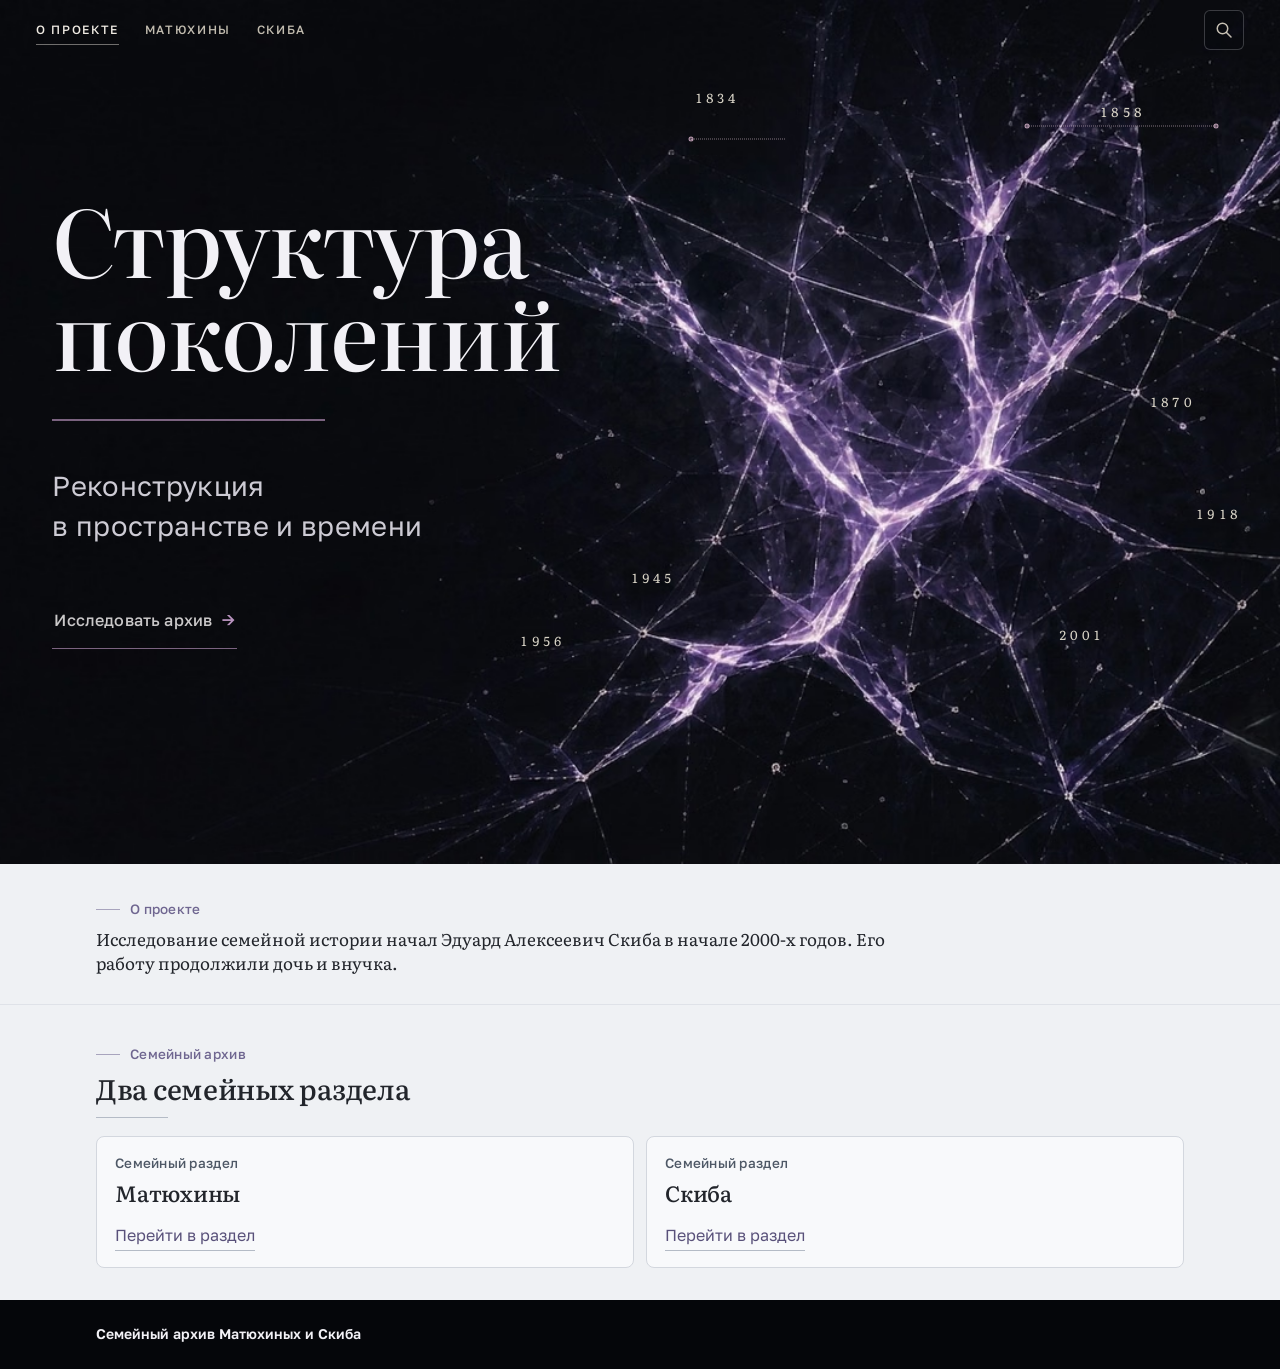
==== commit 3a780df3: "Уплотнить мобильный интерфейс архива: поиск лупой, компактное древо и карточки. Co-authored-by: Curs" ====
--- a/index.html
+++ b/index.html
@@ -48,15 +48,15 @@
 }
 *{margin:0;padding:0;box-sizing:border-box}
 html{-webkit-text-size-adjust:100%;overflow-x:clip}
-body{background:var(--porcelain);color:var(--ink);font-family:var(--sans);font-size:16.5px;line-height:1.5;-webkit-font-smoothing:antialiased;overflow-x:clip;padding-top:var(--navh)}
-section[id],.place-item,.document{scroll-margin-top:var(--navh)}
+body{background:var(--porcelain);color:var(--ink);font-family:var(--sans);font-size:16px;line-height:1.5;-webkit-font-smoothing:antialiased;overflow-x:clip;padding-top:var(--navh)}
+section[id],.place-item,.document,.legacy-anchor{scroll-margin-top:var(--navh)}
 #top{scroll-margin-top:0}
 h1,h2,h3,h4{font-family:var(--serif);color:var(--ink);font-weight:500;letter-spacing:-.01em}
 b,strong{font-weight:600;color:var(--ink)}
 ::selection{background:rgba(111,102,144,.22)}
 :focus-visible{outline:2px solid var(--lilac);outline-offset:3px;border-radius:4px}
 .wrap{max-width:1160px;margin:0 auto;padding:0 36px}
-section{padding:36px 0}
+section{padding:32px 0}
 .alt{background:var(--porcelain-deep)}
 .numtab{font-variant-numeric:tabular-nums}
 
@@ -65,7 +65,7 @@
 .label::before{content:"";width:24px;height:1px;background:var(--lilac);opacity:.55;flex-shrink:0}
 .sect-head{margin-bottom:18px;max-width:840px}
 .sect-head h2{font-size:clamp(28px,2vw,32px);line-height:1.2;margin-top:8px}
-.sect-head p{color:var(--ink-2);margin-top:8px;font-size:16.5px;line-height:1.45;max-width:680px}
+.sect-head p{color:var(--ink-2);margin-top:8px;font-size:16px;line-height:1.45;max-width:680px}
 .hr{height:1px;background:var(--line-strong);width:72px;margin-top:12px}
 
 /* NAV — fixed, чтобы не уезжал при скролле.
@@ -75,14 +75,24 @@
    border всегда 1px (цвет transparent над hero), min-height wrap не завязан на --navh. */
 nav{position:fixed;top:0;left:0;right:0;z-index:50;background:rgba(239,241,244,.9);backdrop-filter:blur(12px);border-bottom:1px solid var(--line);transition:background-color .3s ease,border-color .3s ease,color .2s ease}
 nav .wrap{display:flex;flex-wrap:wrap;align-items:center;min-height:44px;height:auto;padding-top:10px;padding-bottom:10px;max-width:1320px}
-.nav-links{display:flex;align-items:center;flex-wrap:wrap;justify-content:flex-start;gap:8px clamp(12px,2vw,28px);width:100%;min-width:0}
+.nav-bar{display:flex;align-items:center;justify-content:space-between;gap:12px;width:100%;min-width:0}
+.nav-links{display:flex;align-items:center;flex-wrap:wrap;justify-content:flex-start;gap:8px clamp(12px,2vw,28px);flex:1 1 auto;min-width:0}
 .navbtn{position:relative;background:none;border:none;color:var(--ink-2);font-family:var(--sans);font-size:12px;font-weight:500;letter-spacing:.14em;text-transform:uppercase;text-decoration:none;padding:8px 0;margin:0;cursor:pointer;transition:color .2s;white-space:nowrap}
 .navbtn:hover{color:var(--ink)}
 .navbtn.active{color:var(--ink)}
 .navbtn.active::after{content:"";position:absolute;left:0;right:0;bottom:2px;height:1px;background:currentColor;opacity:.45}
-.nav-search{position:relative;flex:1 0 100%;margin:2px 0 4px;min-width:0}
-.nav-search .search-fields{max-width:560px}
-.nav-search .search-results{z-index:70}
+.nav-search-toggle{flex:0 0 auto;display:inline-flex;align-items:center;justify-content:center;width:40px;height:40px;margin:0;padding:0;border:1px solid var(--line-strong);border-radius:6px;background:var(--surface);color:var(--ink-2);cursor:pointer;transition:color .2s,background-color .2s,border-color .2s}
+.nav-search-toggle:hover,.nav-search-toggle:focus-visible{color:var(--ink);background:var(--porcelain-deep)}
+.nav-search-icon{display:block}
+body.over-hero .nav-search-toggle{border-color:rgba(232,234,239,.22);background:rgba(8,9,16,.35);color:rgba(214,207,193,.92)}
+body.over-hero .nav-search-toggle:hover,body.over-hero .nav-search-toggle:focus-visible{color:#F0EBE3;background:rgba(8,9,16,.5)}
+.nav-search{position:relative;flex:1 0 100%;margin:6px 0 2px;min-width:0}
+.nav-search[hidden]{display:none}
+.nav-search .search-fields{display:flex;align-items:center;gap:8px;max-width:none}
+.nav-search .search-fields input{flex:1 1 auto;min-width:0}
+.nav-search .search-close{flex:0 0 auto;display:inline-flex;align-items:center;justify-content:center;width:40px;height:40px;padding:0;border:1px solid var(--line-strong);border-radius:6px;background:var(--surface);color:var(--ink-2);font-family:var(--sans);font-size:22px;line-height:1;cursor:pointer}
+.nav-search .search-close:hover,.nav-search .search-close:focus-visible{background:var(--porcelain-deep);color:var(--ink)}
+.nav-search .search-results{z-index:70;max-height:min(290px,calc(100dvh - var(--navh) - 96px))}
 body.over-hero nav{background:transparent;backdrop-filter:none;border-bottom-color:transparent}
 body.over-hero .navbtn{color:rgba(214,207,193,.9)}
 body.over-hero .navbtn:hover{color:#F0EBE3}
@@ -90,9 +100,10 @@
 .page{display:none}
 .page.visible{display:block}
 .section-nav{background:var(--surface);border-bottom:1px solid var(--line)}
-.section-nav .wrap{display:flex;flex-wrap:wrap;gap:10px 28px;padding-top:20px;padding-bottom:20px}
-.section-nav a{color:var(--ink-2);font-size:13px;font-weight:500;text-decoration:none;border-bottom:1px solid transparent;padding-bottom:3px}
-.section-nav a:hover,.section-nav a:focus-visible{color:var(--ink);border-bottom-color:var(--line-strong)}
+.section-nav .wrap{display:flex;flex-wrap:wrap;gap:4px 8px;padding-top:8px;padding-bottom:8px}
+.section-nav a{display:inline-flex;align-items:center;justify-content:center;min-height:40px;padding:6px 10px;border:1px solid transparent;border-radius:6px;color:var(--ink-2);font-size:14px;font-weight:500;line-height:1.35;text-decoration:none}
+.section-nav a:hover,.section-nav a:focus-visible{color:var(--ink);border-color:var(--line-strong)}
+.section-nav a.active{color:var(--lilac-deep);background:var(--lilac-tint);border-color:var(--lilac)}
 
 /* HERO — мастер-фон Image 1 без перекраски; раскладка текста/дат по Image 2.
    Без градиентов, оверлеев и подсветки поверх арта. */
@@ -243,22 +254,38 @@
 .family-entry .entry-link{display:inline-block;margin-top:12px;color:var(--lilac-deep);font-size:16px;border-bottom:1px solid var(--line-strong);padding-bottom:3px}
 .person-index{list-style:none;margin:0;padding:0}
 .person-index li{border-bottom:1px solid var(--line)}
-.person-name{font-size:16.5px;line-height:1.4}
+.person-name{font-size:16px;line-height:1.4}
 .person-index a{display:flex;flex-wrap:wrap;justify-content:space-between;align-items:baseline;gap:4px 16px;padding:8px 0;color:inherit;text-decoration:none}
 .person-index a:hover,.person-index a:focus-visible{color:var(--lilac-deep)}
 .person-years{color:var(--ink-3);font-size:13.5px;font-variant-numeric:tabular-nums}
 .person-card{display:none}
 .person-card:target{display:block;position:fixed;z-index:40;top:var(--navh);right:0;bottom:0;left:0;overflow:auto;background:var(--porcelain);padding:16px 0 28px}
-.person-card h1{font-size:22px;line-height:1.25;margin:8px 0 6px}
-.person-back{display:flex;flex-wrap:wrap;gap:8px 16px;margin:0}
-.person-back a{color:var(--lilac-deep);font-size:14px}
-.person-facts{margin:12px 0 0}
-.person-facts > div{padding:8px 0;border-top:1px solid var(--line)}
-.person-facts dt{font-size:13px;line-height:1.35;color:var(--ink-3)}
-.person-facts dd{margin:2px 0 0;font-size:16.5px;line-height:1.45}
-.person-facts ul{margin:0;padding-left:18px}
-.person-facts a,.person-actions a{color:var(--lilac-deep)}
-.person-actions{display:flex;flex-wrap:wrap;gap:8px 18px;margin:16px 0 0}
+.person-card .wrap{max-width:900px}
+.person-sheet{background:var(--surface);border:1px solid var(--line);border-radius:var(--radius);padding:18px 22px 20px}
+.person-heading{display:flex;align-items:flex-start;gap:18px}
+.person-photo-slot{flex:0 0 128px;width:128px}
+.person-photo-slot[hidden]{display:none}
+.person-photo-slot img{display:block;width:100%;height:auto;border-radius:6px}
+.person-card h1{font-size:clamp(26px,3vw,32px);line-height:1.2;margin:0}
+.person-life{margin:5px 0 0;color:var(--ink-2);font-size:14px;line-height:1.4;font-variant-numeric:tabular-nums}
+.person-back{display:flex;flex-wrap:wrap;gap:4px 16px;margin:0 0 12px}
+.person-back a{display:inline-flex;align-items:center;min-height:32px;color:var(--lilac-deep);font-size:14px;font-weight:500;text-decoration:none}
+.person-back a:hover,.person-back a:focus-visible{color:var(--ink)}
+.person-facts{margin:14px 0 0}
+.person-facts > div{display:grid;grid-template-columns:minmax(130px,170px) minmax(0,1fr);gap:4px 20px;padding:9px 0;border-top:1px solid var(--line)}
+.person-facts dt{font-size:13px;line-height:1.4;color:var(--ink-3)}
+.person-facts dd{margin:0;min-width:0;font-size:15.5px;line-height:1.45}
+.person-relatives{display:grid;gap:4px;margin:0;padding:0;list-style:none}
+.person-relative{display:grid;grid-template-columns:minmax(0,1fr) auto;column-gap:12px;align-items:center;min-height:40px;padding:7px 10px;background:var(--porcelain);border:1px solid transparent;border-radius:6px;color:var(--lilac-deep);text-decoration:none}
+.relative-name{grid-column:1;grid-row:1;min-width:0;font-weight:500;line-height:1.35}
+.relative-years{grid-column:1;grid-row:2;color:var(--ink-2);font-size:13.5px;line-height:1.35;font-variant-numeric:tabular-nums}
+.relative-arrow{grid-column:2;grid-row:1 / span 2;color:var(--lilac);font-size:16px;line-height:1}
+.person-relative:hover,.person-relative:focus-visible{background:var(--lilac-tint);border-color:var(--lilac);color:var(--lilac-deep)}
+.person-relative.is-static{grid-template-columns:minmax(0,1fr);color:var(--ink)}
+.person-actions{display:flex;flex-wrap:wrap;gap:8px 12px;margin:12px 0 0}
+.person-actions a{display:inline-flex;align-items:center;gap:8px;min-height:40px;padding:7px 11px;border:1px solid var(--lilac);border-radius:6px;color:var(--lilac-deep);font-size:14px;font-weight:500;text-decoration:none}
+.person-actions a::after{content:"→";color:var(--lilac)}
+.person-actions a:hover,.person-actions a:focus-visible{background:var(--lilac-tint)}
 
 /* СТАТИСТИКА — крупные цифры, подписи строчными */
 .stats{display:grid;grid-template-columns:repeat(4,minmax(0,1fr));gap:28px 40px;font-variant-numeric:tabular-nums}
@@ -268,7 +295,7 @@
 /* Шапка страницы древа — светлая */
 .pagehead{padding:20px 0 12px;scroll-margin-top:var(--navh)}
 .pagehead h1{font-size:clamp(28px,2.2vw,32px);line-height:1.2;margin:0 0 8px}
-.pagehead .sub{font-size:16.5px;line-height:1.45;color:var(--ink-2);max-width:780px}
+.pagehead .sub{font-size:16px;line-height:1.45;color:var(--ink-2);max-width:780px}
 .pagehead .stats{grid-template-columns:repeat(2,minmax(0,220px))}
 
 /* ЛЕНТА ПОКОЛЕНИЙ */
@@ -281,7 +308,7 @@
 .tl-gen{font-size:14px;color:var(--ink-3);font-weight:500}
 .tl-item h3{font-size:28px;line-height:1.15;margin:8px 0 3px}
 .tl-item .yrs{color:var(--lilac);font-size:16px;font-weight:500;font-variant-numeric:tabular-nums}
-.tl-item p{color:var(--ink-2);font-size:16.5px;max-width:660px;margin-top:9px}
+.tl-item p{color:var(--ink-2);font-size:16px;max-width:660px;margin-top:9px}
 
 /* КАРТОЧКИ — плоские контейнеры чтения: тонкая рамка, без теней */
 .grid{display:grid;gap:12px}
@@ -289,41 +316,41 @@
 .g3{grid-template-columns:repeat(3,minmax(0,1fr))}
 .card{background:var(--surface);border:1px solid var(--line);border-radius:var(--radius);padding:16px 18px;transition:border-color .2s}
 .card:hover{border-color:var(--line-strong)}
-.card h3{font-size:24px;line-height:1.25;margin-bottom:4px}
+.card h3{font-size:22px;line-height:1.25;margin-bottom:4px}
 .card h4{font-size:21px;line-height:1.25;margin-bottom:4px}
 .card .tag{display:block;font-size:13.5px;letter-spacing:.02em;color:var(--steel-ink);font-weight:500;margin-bottom:6px}
-.card p{font-size:16.5px;line-height:1.45;color:var(--ink-2);margin-top:8px}
+.card p{font-size:16px;line-height:1.45;color:var(--ink-2);margin-top:8px}
 .card .mini{font-size:13.5px;color:var(--ink-3);margin-top:12px;padding-top:8px;border-top:1px solid var(--line-soft)}
 
 /* Ветви и документы семейных разделов */
 .card .basis{font-size:13.5px;line-height:1.4;color:var(--steel-ink);margin-top:4px}
 .branch-link{display:inline-block;margin-top:12px;color:var(--lilac-deep);font-size:16px;text-decoration:none;border-bottom:1px solid var(--line-strong);padding-bottom:2px}
 .branch-link:hover{color:var(--ink)}
-.collateral{margin-top:28px}
-.subsection-head{max-width:800px;margin-bottom:14px}
-.subsection-head h3{font-size:26px;line-height:1.25;margin-top:8px}
-.subsection-head p{color:var(--ink-2);margin-top:8px;font-size:16.5px;line-height:1.45;max-width:720px}
+.collateral{margin-top:24px}
+.subsection-head{max-width:800px;margin-bottom:12px}
+.subsection-head h3{font-size:22px;line-height:1.25;margin-top:8px}
+.subsection-head p{color:var(--ink-2);margin-top:8px;font-size:16px;line-height:1.45;max-width:720px}
 .documents{border-top:1px solid var(--line)}
-.document{padding:16px 0;border-bottom:1px solid var(--line)}
+.document{padding:14px 0;border-bottom:1px solid var(--line)}
 .document h3{font-size:21px;line-height:1.3;margin:4px 0 6px}
 .document .kind{font-size:13.5px;color:var(--steel-ink);font-weight:500}
 .document .reference{font-size:14px;color:var(--ink-3);margin-bottom:8px}
-.document p{font-size:16.5px;line-height:1.45;color:var(--ink-2);max-width:850px;margin-top:8px}
+.document p{font-size:16px;line-height:1.45;color:var(--ink-2);max-width:850px;margin-top:8px}
 .document img{display:block;max-width:100%;height:auto;margin-top:12px;border:1px solid var(--line)}
 .place-list{display:grid;grid-template-columns:repeat(2,minmax(0,1fr));gap:12px 28px}
 .place-item{border-top:1px solid var(--line-strong);padding-top:8px}
 .place-item summary{cursor:pointer}
-.place-item h3{display:inline;font-family:var(--sans);font-size:17px;font-weight:600;line-height:1.35;margin:0}
+.place-item h3{display:inline;font-family:var(--sans);font-size:18px;font-weight:600;line-height:1.35;margin:0}
 .place-item p{font-size:16px;line-height:1.45;color:var(--ink-2);margin-top:6px}
 .gallery-grid{display:grid;grid-template-columns:repeat(3,minmax(0,1fr));gap:24px}
 .gallery-grid img{display:block;width:100%;height:auto;border:1px solid var(--line)}
-.gallery-grid figcaption{margin-top:10px;font-size:14.5px;color:var(--ink-2)}
+.gallery-grid figcaption{margin-top:10px;font-size:14px;color:var(--ink-2)}
 
 /* ИСТОЧНИКИ */
 .src{background:var(--surface);border-top:1px solid var(--line);border-bottom:1px solid var(--line)}
 .src .scard{background:var(--porcelain);border:1px solid var(--line);border-radius:var(--radius);padding:32px 30px}
 .src .scard h3{font-size:23px;line-height:1.2;margin-bottom:14px}
-.src p,.src li{color:var(--ink-2);font-size:16.5px}
+.src p,.src li{color:var(--ink-2);font-size:16px}
 .src ul{list-style:none}
 .src li{padding:10px 0;border-bottom:1px solid var(--line-soft)}
 .src li:last-child{border-bottom:none}
@@ -332,13 +359,13 @@
 /* ДРЕВО — самостоятельный двухосевой скроллпорт. JS меняет только размеры
    SVG; исходный вид (100%, левый верхний угол) и вписывание разделены. */
 .sr-only{position:absolute;width:1px;height:1px;padding:0;margin:-1px;overflow:hidden;clip:rect(0,0,0,0);white-space:nowrap;border:0}
-.tree-pagehead{padding:8px 0 6px}
-.tree-pagehead h1{margin:0 0 8px;font-size:30px;line-height:1.2}
+.tree-pagehead{padding:6px 0 4px}
+.tree-pagehead h1{margin:0 0 6px;font-size:30px;line-height:1.2}
 .tree-toolbar{display:flex;align-items:center;justify-content:space-between;gap:8px 12px}
-.tree-search{position:relative;flex:1;max-width:590px;min-width:0}
-.search-fields{display:grid;grid-template-columns:minmax(0,1fr) max-content;gap:8px}
-.search-fields input,.search-fields select{min-width:0;height:40px;border:1px solid var(--line-strong);border-radius:6px;background:var(--surface);color:var(--ink);font-family:var(--sans);font-size:16px;line-height:1.3;padding:0 12px;text-overflow:clip}
-.search-fields select{width:auto;max-width:none;cursor:pointer}
+.tree-search{position:relative;flex:1;max-width:520px;min-width:0}
+.search-fields{display:block}
+.search-fields input,.search-fields select{min-width:0;width:100%;height:40px;border:1px solid var(--line-strong);border-radius:6px;background:var(--surface);color:var(--ink);font-family:var(--sans);font-size:16px;line-height:1.3;padding:0 12px;text-overflow:clip}
+.search-fields select{cursor:pointer}
 .search-results{position:absolute;z-index:30;top:44px;left:0;right:0;max-height:290px;overflow:auto;background:var(--surface);border:1px solid var(--line-strong);border-radius:6px}
 .search-results[hidden]{display:none}
 .search-result{display:flex;align-items:baseline;gap:10px;width:100%;padding:10px 12px;border:0;border-bottom:1px solid var(--line-soft);background:var(--surface);color:var(--ink);font-family:var(--sans);font-size:14px;line-height:1.4;text-align:left;cursor:pointer}
@@ -349,14 +376,28 @@
 .search-result .result-section{margin-left:auto;color:var(--lilac-deep);font-size:12px;white-space:nowrap}
 a.result-open{display:flex;flex:1;flex-wrap:wrap;align-items:baseline;gap:4px 10px;min-width:0;color:inherit;text-decoration:none}
 a.result-tree{flex:0 0 auto;color:var(--lilac-deep);font-size:13px;font-weight:500;white-space:nowrap;text-decoration:none}
+.search-result-nav{flex-direction:column;align-items:stretch;gap:4px;padding:8px 10px}
+.search-result-nav .result-main{display:flex;flex-direction:column;align-items:flex-start;gap:2px;min-width:0;padding:2px 0;color:inherit;text-decoration:none;border-radius:4px}
+.search-result-nav .result-main:hover .result-name,.search-result-nav .result-main:focus-visible .result-name{color:var(--ink)}
+.search-result-nav .result-years{font-size:13px;line-height:1.35;color:var(--ink-2);white-space:normal}
+.search-result-nav .result-section{margin-left:0;font-size:12px;line-height:1.35;color:var(--lilac-deep);white-space:normal}
+.search-result-nav .result-tree-actions{display:flex;flex-wrap:wrap;gap:4px 12px;padding-top:2px}
+.search-result-nav .result-tree{font-size:12px;line-height:1.35;white-space:normal;font-weight:500}
 .search-empty{padding:12px;color:var(--ink-2);font-size:14px}
-.tree-controls{display:flex;align-items:center;flex-wrap:wrap;gap:6px;flex-shrink:0}
-.tree-controls button{flex:0 0 auto;height:auto;min-height:36px;min-width:36px;padding:6px 10px;border:1px solid var(--line-strong);border-radius:6px;background:var(--surface);color:var(--ink);font-family:var(--sans);font-size:16px;line-height:1.2;white-space:nowrap;cursor:pointer}
+.tree-controls{display:flex;align-items:center;flex-wrap:nowrap;gap:4px;flex-shrink:0}
+.tree-controls button{display:inline-flex;align-items:center;justify-content:center;flex:0 0 auto;width:38px;height:38px;min-width:38px;min-height:38px;padding:8px;border:1px solid var(--line-strong);border-radius:6px;background:var(--surface);color:var(--ink);font-family:var(--sans);font-size:18px;line-height:1;cursor:pointer}
 .tree-controls button:hover{background:var(--porcelain-deep);border-color:var(--steel)}
-.tree-controls .tree-view-button{font-size:14px;padding:6px 12px}
-.tree-controls output{width:auto;min-width:3.2em;padding:0 4px;color:var(--ink-2);font-size:14px;text-align:center;font-variant-numeric:tabular-nums}
+.tree-controls button[aria-pressed="true"]{background:var(--lilac-tint);border-color:var(--lilac);color:var(--lilac-deep)}
+.tree-control-icon{display:block;fill:none;stroke:currentColor;stroke-width:1.7;stroke-linecap:round;stroke-linejoin:round}
+.tree-controls output{min-width:44px;padding:0 2px;color:var(--ink-2);font-size:14px;text-align:center;font-variant-numeric:tabular-nums}
 .page.visible.page-tree,
 .page.visible:has(.tree-stack){height:calc(100svh - var(--navh));max-height:calc(100svh - var(--navh));overflow:hidden}
+body.tree-fullscreen{--navh:0px;padding-top:0;overflow:hidden}
+body.tree-fullscreen>nav,body.tree-fullscreen .tree-stack>.section-nav{display:none}
+body.tree-fullscreen .page.visible.page-tree{height:100svh;max-height:100svh}
+body.tree-fullscreen .tree-pagehead{padding-top:4px}
+body.tree-fullscreen .tree-pagehead h1{display:none}
+body.tree-fullscreen .tree-stack{scroll-margin-top:0}
 .tree-stack{display:flex;flex-direction:column;height:100%;min-height:0;scroll-margin-top:var(--navh)}
 .tree-stack > .treewrap{flex:1 1 auto;min-height:0;max-height:none;padding:0}
 .treewrap{overflow:auto;overscroll-behavior:contain;max-height:calc(100svh - var(--navh) - 150px);padding:0;-webkit-overflow-scrolling:touch;scrollbar-width:thin;scrollbar-color:var(--line-strong) var(--porcelain-deep);touch-action:none;cursor:grab;user-select:none;background:#EFF1F4;color-scheme:light}
@@ -365,38 +406,40 @@
 .treewrap::-webkit-scrollbar-track{background:var(--porcelain-deep);border-radius:5px}
 .treewrap::-webkit-scrollbar-thumb{background:var(--line-strong);border-radius:5px}
 .tree-stage{position:relative;width:max-content;min-width:100%;padding:12px 16px 8px}
-.pedigree{width:auto;max-width:none;height:auto;display:block;font-family:var(--sans);color:#22252B;color-scheme:light;forced-color-adjust:none}
-.pedigree a.bx{text-decoration:none;cursor:pointer}
+.pedigree{width:auto;max-width:none;height:auto;display:block;font-family:var(--sans);color:#F2F1F6;color-scheme:light;forced-color-adjust:none}
+.pedigree a.bx{text-decoration:none;cursor:pointer;outline:none}
 .pedigree .colhead{font-size:12px;letter-spacing:.04em;font-weight:600;fill:#454A55}
 .pedigree .ln{stroke:#B4BBC6;stroke-width:1.1;fill:none}
-.pedigree .fr{fill:#F8F9FB;stroke:#B4BBC6;stroke-width:1.1}
-.pedigree .t1{font-size:13px;font-weight:600;fill:#22252B}
-.pedigree .t2{font-size:11px;fill:#22252B}
-.pedigree .t3{font-size:10.5px;fill:#454A55;font-variant-numeric:tabular-nums}
+.pedigree .fr{fill:#24262D;stroke:#697180;stroke-width:1.1}
+.pedigree .t1{font-size:13px;font-weight:600;fill:#F2F1F6}
+.pedigree .t2{font-size:11px;fill:#F2F1F6}
+.pedigree .t3{font-size:10.5px;fill:#B8BCC9;font-variant-numeric:tabular-nums}
 .pedigree .bdg{font-size:10px;font-weight:500;letter-spacing:.02em}
 .pedigree .bg{stroke:none}
-.pedigree .bx.ok .fr{stroke:#6A7686}
-.pedigree .bx.ok .bg{fill:rgba(106,118,134,.12)}
-.pedigree .bx.ok .bdg{fill:#4E5866}
-.pedigree .bx.hyp .fr{stroke:#6F6690}
-.pedigree .bx.hyp .bg{fill:rgba(111,102,144,.10)}
-.pedigree .bx.hyp .bdg{fill:#6F6690}
-.pedigree .bx.unknown .t3{font-style:italic;fill:#565B66}
-.pedigree .bx.approx .t3{fill:#59517A}
-.pedigree .bx.q .fr{fill:none;stroke:#B4BBC6;stroke-width:1;stroke-dasharray:5 4}
-.pedigree .bx.q .t1,.pedigree .bx.q .t2{fill:#565B66}
-.pedigree .bx.q .bg{fill:rgba(34,37,43,.05)}
-.pedigree .bx.q .bdg{fill:#454A55}
+.pedigree .bx.ok .fr{stroke:#7E8998}
+.pedigree .bx.ok .bg{fill:rgba(184,188,201,.12)}
+.pedigree .bx.ok .bdg{fill:#B8BCC9}
+.pedigree .bx.hyp .fr{stroke:#AFA4D4}
+.pedigree .bx.hyp .bg{fill:rgba(175,164,212,.16)}
+.pedigree .bx.hyp .bdg{fill:#C9BFE8}
+.pedigree .bx.unknown .t3{font-style:italic;fill:#A7ACB9}
+.pedigree .bx.approx .t3{fill:#C9BFE8}
+.pedigree .bx.q .fr{fill:none;stroke:#697180;stroke-width:1;stroke-dasharray:5 4}
+.pedigree .bx.q .t1,.pedigree .bx.q .t2{fill:#697180}
+.pedigree .bx.q .bg{fill:#24262D}
+.pedigree .bx.q .bdg{fill:#F2F1F6}
 .pedigree .bx.deep .fr{stroke-width:1.6}
-.pedigree .bx.me .fr{fill:#E6E9EE;stroke:#454A55}
-.pedigree .bx.me .t1{font-weight:700}
-.pedigree .bx.search-hit .fr{stroke:#3C2A6E;stroke-width:4;vector-effect:non-scaling-stroke}
+.pedigree .bx.me .fr,.pedigree .bx.selected .fr{fill:#292733;stroke:#AFA4D4;stroke-width:2.2;vector-effect:non-scaling-stroke}
+.pedigree .bx.me .t1,.pedigree .bx.selected .t1{font-weight:700}
+.pedigree a.bx:hover .fr{stroke:#C9BFE8;stroke-width:2;vector-effect:non-scaling-stroke}
+.pedigree a.bx:focus-visible .fr{stroke:#F2F1F6;stroke-width:3;vector-effect:non-scaling-stroke}
+.pedigree .bx.search-hit .fr{stroke:#E2D9FF;stroke-width:4;vector-effect:non-scaling-stroke}
 .treewrap[data-detail="compact"] .pedigree .t2,
 .treewrap[data-detail="compact"] .pedigree .t3,
 .treewrap[data-detail="compact"] .pedigree .bg,
 .treewrap[data-detail="compact"] .pedigree .bdg{display:none}
-.legend{display:block;margin-top:6px;font-size:13.5px;line-height:1.35;color:var(--ink-2)}
-.legend summary{width:fit-content;cursor:pointer;font-size:14px;font-weight:500;color:var(--ink)}
+.legend{display:block;margin-top:3px;font-size:13.5px;line-height:1.35;color:var(--ink-2)}
+.legend summary{width:fit-content;cursor:pointer;font-size:13.5px;line-height:20px;font-weight:500;color:var(--ink)}
 .legend-items{display:flex;flex-wrap:wrap;gap:6px 16px;margin-top:6px}
 .legend span{display:inline-flex;align-items:center;gap:7px}
 .legend i{display:inline-flex;align-items:center;justify-content:center;width:18px;height:18px;border-radius:4px;flex-shrink:0;font-style:normal;font-size:9px;line-height:1}
@@ -413,7 +456,7 @@
 .goalrow p{font-size:15.5px;color:var(--ink-2);margin-top:5px}
 .goalrow .st{font-size:13.5px;color:var(--steel-ink);font-weight:500;margin-top:9px}
 
-footer{background:var(--hero-bg);color:var(--hero-ink-2);padding:52px 0 58px;font-size:14.5px}
+footer{background:var(--hero-bg);color:var(--hero-ink-2);padding:24px 0 26px;font-size:14px;line-height:1.4}
 footer b{color:var(--hero-ink)}
 
 /* Движение — сдержанные жесты: проявление героя, наплыв фасетов от дальних
@@ -458,13 +501,13 @@
 
 @media(max-width:980px){
   .g2,.g3{grid-template-columns:1fr}
-  .section-nav .wrap{flex-wrap:nowrap;overflow-x:auto;gap:22px;padding-top:14px;padding-bottom:14px;scrollbar-width:thin}
+  .section-nav .wrap{flex-wrap:nowrap;overflow-x:auto;gap:4px;padding-top:6px;padding-bottom:6px;scrollbar-width:thin}
   .section-nav a{white-space:nowrap;flex-shrink:0}
   .tree-toolbar{flex-wrap:wrap}
   .tree-search{flex-basis:100%;max-width:none}
   .place-list{grid-template-columns:1fr}
   .gallery-grid{grid-template-columns:repeat(2,minmax(0,1fr))}
-  section{padding:28px 0}
+  section{padding:24px 0}
   .stats{grid-template-columns:repeat(2,minmax(0,1fr))}
   .hero{min-height:0;padding:calc(var(--navh) + 56px) 0 min(118vw,620px)}
   /* Сеть сжимается — годы, штрихи и линии набираются крупнее в единицах
@@ -480,14 +523,14 @@
   .pagehead .stats{grid-template-columns:repeat(2,minmax(0,1fr))}
 }
 @media(max-width:600px){
-  /* Запас без JS: двойной поиск в nav; measureNavHeight() перезапишет при загрузке */
-  :root{--navh:148px}
-  body{font-size:16.5px}
+  /* Запас без JS: иконка поиска в nav; measureNavHeight() перезапишет при загрузке */
+  :root{--navh:64px}
+  body{font-size:16px}
   .wrap{padding:0 20px}
-  section{padding:24px 0}
+  section{padding:20px 0}
   nav .wrap{gap:8px;padding-top:7px;padding-bottom:7px}
   .nav-links{flex-wrap:nowrap;justify-content:space-between;gap:8px}
-  .navbtn{padding:5px 0;margin-left:0;font-size:9px;letter-spacing:.06em}
+  .navbtn{display:inline-flex;align-items:center;min-height:40px;padding:5px 0;margin-left:0;font-size:13px;letter-spacing:.03em}
   .hero{padding:calc(var(--navh) + 44px) 0 min(118vw,560px)}
   .hero-grid{padding-bottom:8px}
   .hero h1::after{width:min(40vw,200px);margin-top:28px}
@@ -519,9 +562,9 @@
   .about{padding:20px 0}
   .about-text{font-size:17px}
   .family-entry h3{font-size:24px}
-  .section-nav .wrap{gap:20px;padding-top:8px;padding-bottom:8px}
-  .section-nav a{font-size:14px}
-  .collateral{margin-top:20px}
+  .section-nav .wrap{gap:4px;padding-top:6px;padding-bottom:6px}
+  .section-nav a{min-height:44px;padding:8px 10px;font-size:14px}
+  .collateral{margin-top:16px}
   .gallery-grid{grid-template-columns:1fr}
   .facts{padding:40px 0 36px}
   .facts-lead{font-size:17px;margin-bottom:30px}
@@ -529,52 +572,59 @@
   .pagehead{padding:12px 0 8px}
   .pagehead h1,.sect-head h2{font-size:28px}
   .sect-head{margin-bottom:12px}
-  .sect-head p{font-size:16.5px}
-  .card h3{font-size:24px}
-  .subsection-head h3{font-size:24px}
+  .sect-head p{font-size:16px}
+  .card h3{font-size:20px}
+  .subsection-head h3{font-size:20px}
+  .family-entry h3{font-size:24px}
   .stats{gap:24px 22px}
   .stats b{font-size:36px}
   .stats span{font-size:13px;margin-top:8px}
   .card{padding:14px 14px}
+  .person-card{padding:10px 0 20px}
+  .person-sheet{padding:14px 14px 16px}
+  .person-card h1{font-size:26px}
+  .person-back{margin-bottom:8px}
+  .person-facts{margin-top:12px}
+  .person-facts > div{display:block;padding:8px 0}
+  .person-facts dt{margin-bottom:5px}
+  .person-facts dd{font-size:15.5px}
+  .person-relative{min-height:44px;padding:8px 10px}
   .src .scard{padding:14px 14px}
   .tl-item h3{font-size:21px}
   .goalrow .n{font-size:25px;min-width:28px}
-  .tree-pagehead{padding:4px 0 2px}
-  .tree-pagehead h1{font-size:28px;margin-bottom:4px}
+  .tree-pagehead{padding:4px 0 3px}
+  .tree-pagehead h1{font-size:26px;margin-bottom:4px}
   .tree-toolbar{flex-wrap:wrap;align-items:center;gap:6px}
-  .search-fields{grid-template-columns:minmax(0,1fr);gap:6px}
   .search-fields input,.search-fields select{height:40px;font-size:16px;padding:0 12px}
-  .search-fields select{width:100%;max-width:none}
-  .nav-search .search-fields{grid-template-columns:minmax(0,1fr)}
-  .nav-search .search-fields input,.nav-search .search-fields select{font-size:16px;height:40px}
-  .nav-search .search-fields select{width:100%;max-width:none}
   .search-result{flex-wrap:wrap;gap:2px 8px;padding:9px 10px;font-size:13px}
   .search-result .result-section{margin-left:0;flex-basis:100%}
+  .search-result-nav{padding:7px 10px}
   .tree-controls{gap:4px;width:100%}
-  .tree-controls button{min-height:34px;min-width:32px;padding:4px 8px}
-  .tree-controls .tree-view-button{font-size:14px;padding:4px 8px}
-  .tree-controls output{min-width:2.6em;padding:0 2px}
+  .tree-controls button{width:40px;height:40px;min-width:40px;min-height:40px;padding:9px}
+  .tree-controls output{min-width:44px;padding:0 2px}
   .tree-stage{padding:8px 10px 6px}
-  .legend{margin-top:4px}
+  .legend{margin-top:2px}
+  .document{padding:12px 0}
+  footer{padding:18px 0 20px}
 }
 /* Эталон приёмки ~390 CSS px (§17); наследует блок ≤600px, без доп. сжатия панели древа */
 @media(max-width:390px){
-  :root{--navh:148px}
+  :root{--navh:64px}
 }
 </style>
 </head>
 <body class="over-hero">
 <nav>
   <div class="wrap">
-    <div class="nav-links"><a class="navbtn active" id="nb1" aria-current="true" href="#about" data-section="about">О проекте</a><a class="navbtn" href="#matyukhiny" data-section="matyukhiny">Матюхины</a><a class="navbtn" href="#skiba" data-section="skiba">Скиба</a></div>
-    <div class="nav-search" data-person-search data-no-results="В публичном архиве ничего не найдено" data-in-tree="В древе">
+    <div class="nav-bar">
+      <div class="nav-links"><a class="navbtn active" id="nb1" aria-current="true" href="#about" data-section="about">О проекте</a><a class="navbtn" href="#matyukhiny" data-section="matyukhiny">Матюхины</a><a class="navbtn" href="#skiba" data-section="skiba">Скиба</a></div>
+      <button type="button" class="nav-search-toggle" data-nav-search-toggle aria-expanded="false" aria-controls="nav-search-panel" aria-label="Открыть поиск по архиву"><svg class="nav-search-icon" width="20" height="20" viewBox="0 0 20 20" aria-hidden="true" focusable="false"><circle cx="8.5" cy="8.5" r="5.25" fill="none" stroke="currentColor" stroke-width="1.5"/><path d="M12.5 12.5L17 17" fill="none" stroke="currentColor" stroke-width="1.5" stroke-linecap="round"/></svg></button>
+    </div>
+    <div class="nav-search" id="nav-search-panel" data-person-search data-no-results="В публичном архиве ничего не найдено" data-in-tree="В древе" hidden>
       <label class="sr-only" for="archive-search">Поиск по архиву</label>
       <div class="search-fields">
         <input id="archive-search" type="search" placeholder="Фамилия, имя или отчество" autocomplete="off" role="combobox" aria-autocomplete="list" aria-expanded="false" aria-controls="archive-results">
-        <label class="sr-only" for="archive-scope">Область поиска</label>
-        <select id="archive-scope" aria-label="Область поиска">
-          <option value="all">Весь архив</option><option value="matyukhiny">Матюхины</option><option value="skiba">Скиба</option>
-        </select>
+        <button type="button" class="search-close" data-search-close aria-label="Закрыть поиск"><span aria-hidden="true">×</span></button>
       </div>
       <div class="search-results" id="archive-results" role="listbox" aria-label="Поиск по архиву" hidden></div>
     </div>
@@ -626,11 +676,8 @@
     <p class="sub">Линии Сергея по отцу и по матери: Матюхины и Астафьевы.</p>
   </div>
 </section>
-<div class="section-nav"><div class="wrap"><a href="#matyukhiny-branches">Родовые ветви</a><a href="#matyukhiny-tree">Генеалогическое древо</a><a href="#matyukhiny-people">Персоны</a><a href="#matyukhiny-sources">Документы</a><a href="#matyukhiny-places">Географический указатель</a></div></div>
-</div>
-
-<div class="page" id="page-matyukhiny-branches">
-<div class="section-nav"><div class="wrap"><a href="#matyukhiny-branches">Родовые ветви</a><a href="#matyukhiny-tree">Генеалогическое древо</a><a href="#matyukhiny-people">Персоны</a><a href="#matyukhiny-sources">Документы</a><a href="#matyukhiny-places">Географический указатель</a></div></div>
+<div class="section-nav"><div class="wrap"><a class="active" href="#matyukhiny-branches" aria-current="page">Ветви</a><a href="#matyukhiny-tree">Древо</a><a href="#matyukhiny-people">Люди</a><a href="#matyukhiny-sources">Документы</a><a href="#matyukhiny-places">Места</a></div></div>
+
 <section id="matyukhiny-branches">
   <div class="wrap">
     <div class="sect-head">
@@ -645,7 +692,7 @@
 </div>
 
 <div class="page" id="page-matyukhiny-people">
-<div class="section-nav"><div class="wrap"><a href="#matyukhiny-branches">Родовые ветви</a><a href="#matyukhiny-tree">Генеалогическое древо</a><a href="#matyukhiny-people">Персоны</a><a href="#matyukhiny-sources">Документы</a><a href="#matyukhiny-places">Географический указатель</a></div></div>
+<div class="section-nav"><div class="wrap"><a href="#matyukhiny-branches">Ветви</a><a href="#matyukhiny-tree">Древо</a><a class="active" href="#matyukhiny-people" aria-current="page">Люди</a><a href="#matyukhiny-sources">Документы</a><a href="#matyukhiny-places">Места</a></div></div>
 <section id="matyukhiny-people">
   <div class="wrap">
     <div class="sect-head">
@@ -658,10 +705,10 @@
 </div>
 
 <div class="page" id="page-matyukhiny-sources">
-<div class="section-nav"><div class="wrap"><a href="#matyukhiny-branches">Родовые ветви</a><a href="#matyukhiny-tree">Генеалогическое древо</a><a href="#matyukhiny-people">Персоны</a><a href="#matyukhiny-sources">Документы</a><a href="#matyukhiny-places">Географический указатель</a></div></div>
+<div class="section-nav"><div class="wrap"><a href="#matyukhiny-branches">Ветви</a><a href="#matyukhiny-tree">Древо</a><a href="#matyukhiny-people">Люди</a><a class="active" href="#matyukhiny-sources" aria-current="page">Документы</a><a href="#matyukhiny-places">Места</a></div></div>
 <section class="src" id="matyukhiny-sources">
   <div class="wrap">
-    <div class="sect-head">
+    <div class="sect-head legacy-anchor" id="matyukhiny-timeline">
       <h2>Документы и источники</h2>
       <div class="hr"></div>
     </div>
@@ -672,7 +719,7 @@
 </div>
 
 <div class="page" id="page-matyukhiny-places">
-<div class="section-nav"><div class="wrap"><a href="#matyukhiny-branches">Родовые ветви</a><a href="#matyukhiny-tree">Генеалогическое древо</a><a href="#matyukhiny-people">Персоны</a><a href="#matyukhiny-sources">Документы</a><a href="#matyukhiny-places">Географический указатель</a></div></div>
+<div class="section-nav"><div class="wrap"><a href="#matyukhiny-branches">Ветви</a><a href="#matyukhiny-tree">Древо</a><a href="#matyukhiny-people">Люди</a><a href="#matyukhiny-sources">Документы</a><a class="active" href="#matyukhiny-places" aria-current="page">Места</a></div></div>
 <section class="alt" id="matyukhiny-places">
   <div class="wrap">
     <div class="sect-head">
@@ -685,21 +732,6 @@
 
 </div>
 
-<div class="page" id="page-matyukhiny-timeline">
-<div class="section-nav"><div class="wrap"><a href="#matyukhiny-branches">Родовые ветви</a><a href="#matyukhiny-tree">Генеалогическое древо</a><a href="#matyukhiny-people">Персоны</a><a href="#matyukhiny-sources">Документы</a><a href="#matyukhiny-places">Географический указатель</a></div></div>
-<section id="matyukhiny-timeline">
-  <div class="wrap">
-    <div class="sect-head">
-      <div class="label">Хроника</div>
-      <h2>Значимые события</h2>
-      <div class="hr"></div>
-    </div>
-    <div class="tl"><div class="tl-item"><div class="tl-gen">1834</div><h3>Ревизская сказка по селу Мокрое</h3><p>Двор №26: семьи Ильи Матвеева и Григория Ильина.</p></div><div class="tl-item"><div class="tl-gen">1870</div><h3>Родился Андрей Федотович Матюхин</h3><p>Село Мокрое.</p></div><div class="tl-item"><div class="tl-gen">1892</div><h3>Родились Иван Андреевич Матюхин и Прасковья Власовна Алексанова</h3></div><div class="tl-item"><div class="tl-gen">1931</div><h3>Родились Андрей Иванович Матюхин и Надежда Алексеевна Астафьева</h3></div><div class="tl-item"><div class="tl-gen">1971</div><h3>Родился Сергей Андреевич Матюхин</h3></div><div class="tl-item"><div class="tl-gen">2002</div><h3>Родилась Анна Сергеевна Матюхина — общая дочь Сергея и Надежды</h3></div></div>
-  </div>
-</section>
-
-</div>
-
 <div class="page" id="page-skiba">
 <section class="pagehead" id="skiba">
   <div class="wrap">
@@ -707,11 +739,8 @@
     <p class="sub">Линии Надежды по отцу и по матери: Скибы, Поташкины и Захаровы.</p>
   </div>
 </section>
-<div class="section-nav"><div class="wrap"><a href="#skiba-branches">Родовые ветви</a><a href="#skiba-tree">Генеалогическое древо</a><a href="#skiba-people">Персоны</a><a href="#skiba-sources">Документы</a><a href="#skiba-places">Географический указатель</a></div></div>
-</div>
-
-<div class="page" id="page-skiba-branches">
-<div class="section-nav"><div class="wrap"><a href="#skiba-branches">Родовые ветви</a><a href="#skiba-tree">Генеалогическое древо</a><a href="#skiba-people">Персоны</a><a href="#skiba-sources">Документы</a><a href="#skiba-places">Географический указатель</a></div></div>
+<div class="section-nav"><div class="wrap"><a class="active" href="#skiba-branches" aria-current="page">Ветви</a><a href="#skiba-tree">Древо</a><a href="#skiba-people">Люди</a><a href="#skiba-sources">Документы</a><a href="#skiba-places">Места</a></div></div>
+
 <section id="skiba-branches">
   <div class="wrap">
     <div class="sect-head">
@@ -733,7 +762,7 @@
 </div>
 
 <div class="page" id="page-skiba-people">
-<div class="section-nav"><div class="wrap"><a href="#skiba-branches">Родовые ветви</a><a href="#skiba-tree">Генеалогическое древо</a><a href="#skiba-people">Персоны</a><a href="#skiba-sources">Документы</a><a href="#skiba-places">Географический указатель</a></div></div>
+<div class="section-nav"><div class="wrap"><a href="#skiba-branches">Ветви</a><a href="#skiba-tree">Древо</a><a class="active" href="#skiba-people" aria-current="page">Люди</a><a href="#skiba-sources">Документы</a><a href="#skiba-places">Места</a></div></div>
 <section id="skiba-people">
   <div class="wrap">
     <div class="sect-head">
@@ -746,10 +775,10 @@
 </div>
 
 <div class="page" id="page-skiba-sources">
-<div class="section-nav"><div class="wrap"><a href="#skiba-branches">Родовые ветви</a><a href="#skiba-tree">Генеалогическое древо</a><a href="#skiba-people">Персоны</a><a href="#skiba-sources">Документы</a><a href="#skiba-places">Географический указатель</a></div></div>
+<div class="section-nav"><div class="wrap"><a href="#skiba-branches">Ветви</a><a href="#skiba-tree">Древо</a><a href="#skiba-people">Люди</a><a class="active" href="#skiba-sources" aria-current="page">Документы</a><a href="#skiba-places">Места</a></div></div>
 <section class="src" id="skiba-sources">
   <div class="wrap">
-    <div class="sect-head">
+    <div class="sect-head legacy-anchor" id="skiba-timeline">
       <h2>Документы и источники</h2>
       <div class="hr"></div>
     </div>
@@ -760,7 +789,7 @@
 </div>
 
 <div class="page" id="page-skiba-places">
-<div class="section-nav"><div class="wrap"><a href="#skiba-branches">Родовые ветви</a><a href="#skiba-tree">Генеалогическое древо</a><a href="#skiba-people">Персоны</a><a href="#skiba-sources">Документы</a><a href="#skiba-places">Географический указатель</a></div></div>
+<div class="section-nav"><div class="wrap"><a href="#skiba-branches">Ветви</a><a href="#skiba-tree">Древо</a><a href="#skiba-people">Люди</a><a href="#skiba-sources">Документы</a><a class="active" href="#skiba-places" aria-current="page">Места</a></div></div>
 <section class="alt" id="skiba-places">
   <div class="wrap">
     <div class="sect-head">
@@ -773,47 +802,28 @@
 
 </div>
 
-<div class="page" id="page-skiba-timeline">
-<div class="section-nav"><div class="wrap"><a href="#skiba-branches">Родовые ветви</a><a href="#skiba-tree">Генеалогическое древо</a><a href="#skiba-people">Персоны</a><a href="#skiba-sources">Документы</a><a href="#skiba-places">Географический указатель</a></div></div>
-<section id="skiba-timeline">
-  <div class="wrap">
-    <div class="sect-head">
-      <div class="label">Хроника</div>
-      <h2>Значимые события</h2>
-      <div class="hr"></div>
-    </div>
-    <div class="tl"><div class="tl-item"><div class="tl-gen">1879</div><h3>Родился Григорий Андреевич Скиба</h3><p>Лозовая Павловка.</p></div><div class="tl-item"><div class="tl-gen">1887</div><h3>Родился Григорий Спиридонович Захаров-Алексеев</h3></div><div class="tl-item"><div class="tl-gen">1904</div><h3>Родился Федор Георгиевич Поташкин</h3><p>Деревня Серганиха Валдайского уезда.</p></div><div class="tl-item"><div class="tl-gen">1907</div><h3>Родился Алексей Григорьевич Скиба</h3><p>Лозовая Павловка.</p></div><div class="tl-item"><div class="tl-gen">1912</div><h3>Родилась Серафима Григорьевна Алексеева</h3><p>Чистополь.</p></div><div class="tl-item"><div class="tl-gen">1937</div><h3>Родился Эдуард Алексеевич Скиба</h3></div><div class="tl-item"><div class="tl-gen">1938</div><h3>Родилась Нина Федоровна Поташкина</h3></div><div class="tl-item"><div class="tl-gen">1969</div><h3>Родилась Надежда Эдуардовна Скиба</h3></div><div class="tl-item"><div class="tl-gen">2002</div><h3>Родилась Анна Сергеевна Матюхина — общая дочь Сергея и Надежды</h3></div></div>
-  </div>
-</section>
-
-</div>
-
 <div class="page page-tree" id="page2">
 <div class="tree-stack" id="matyukhiny-tree">
-<div class="section-nav"><div class="wrap"><a href="#matyukhiny-branches">Родовые ветви</a><a href="#matyukhiny-tree">Генеалогическое древо</a><a href="#matyukhiny-people">Персоны</a><a href="#matyukhiny-sources">Документы</a><a href="#matyukhiny-places">Географический указатель</a></div></div>
+<div class="section-nav"><div class="wrap"><a href="#matyukhiny-branches">Ветви</a><a class="active" href="#matyukhiny-tree" aria-current="page">Древо</a><a href="#matyukhiny-people">Люди</a><a href="#matyukhiny-sources">Документы</a><a href="#matyukhiny-places">Места</a></div></div>
 
 <section class="pagehead tree-pagehead">
   <div class="wrap">
     <h1>Древо Матюхиных</h1>
     <div class="tree-toolbar">
-      <div class="tree-search" data-search-tree="matyukhiny" data-no-results="На публичных древах ничего не найдено" data-no-results-all="В публичном архиве ничего не найдено" data-in-tree="В древе">
-        <label class="sr-only" for="search-matyukhiny">Поиск по людям на древе</label>
+      <div class="tree-search" data-search-tree="matyukhiny" data-no-results="На этом древе ничего не найдено">
+        <label class="sr-only" for="search-matyukhiny">Поиск по людям на этом древе</label>
         <div class="search-fields">
-          <input id="search-matyukhiny" type="search" placeholder="Фамилия, имя или отчество" autocomplete="off" role="combobox" aria-autocomplete="list" aria-expanded="false" aria-controls="results-matyukhiny">
-          <label class="sr-only" for="scope-matyukhiny">Область поиска</label>
-          <select id="scope-matyukhiny" aria-label="Область поиска">
-            <option value="local">Это древо</option>
-            <option value="global">Весь публичный архив</option>
-          </select>
+          <input id="search-matyukhiny" type="search" placeholder="Найти в этом древе" autocomplete="off" role="combobox" aria-autocomplete="list" aria-expanded="false" aria-controls="results-matyukhiny">
         </div>
-        <div class="search-results" id="results-matyukhiny" role="listbox" aria-label="Поиск по людям на древе" hidden></div>
+        <div class="search-results" id="results-matyukhiny" role="listbox" aria-label="Поиск по людям на этом древе" hidden></div>
       </div>
-      <div class="tree-controls" data-controls-tree="matyukhiny" role="group" aria-label="Масштаб древа">
+      <div class="tree-controls" data-controls-tree="matyukhiny" role="group" aria-label="Управление древом">
         <button type="button" data-tree-action="zoom-out" aria-label="Уменьшить древо" title="Уменьшить древо">−</button>
         <output data-zoom-value aria-live="polite" aria-label="Текущий масштаб">100%</output>
         <button type="button" data-tree-action="zoom-in" aria-label="Увеличить древо" title="Увеличить древо">+</button>
-        <button type="button" class="tree-view-button" data-tree-action="fit">Показать всё</button>
-        <button type="button" class="tree-view-button" data-tree-action="reset">Исходный вид</button>
+        <button type="button" class="tree-view-button" data-tree-action="fit" aria-label="Показать всё древо" title="Показать всё древо"><svg class="tree-control-icon" width="18" height="18" viewBox="0 0 24 24" aria-hidden="true" focusable="false"><path d="M4 9V4h5M15 4h5v5M20 15v5h-5M9 20H4v-5"/></svg></button>
+        <button type="button" class="tree-view-button" data-tree-action="reset" aria-label="Вернуть исходный вид" title="Вернуть исходный вид"><svg class="tree-control-icon" width="18" height="18" viewBox="0 0 24 24" aria-hidden="true" focusable="false"><path d="M4 10a8 8 0 1 1 1 7M4 4v6h6"/></svg></button>
+        <button type="button" class="tree-view-button" data-tree-action="fullscreen" aria-label="Развернуть древо без навигации сайта" title="Развернуть древо без навигации сайта" aria-pressed="false" data-label-enter="Развернуть древо без навигации сайта" data-label-exit="Выйти из полноэкранного режима"><svg class="tree-control-icon" width="18" height="18" viewBox="0 0 24 24" aria-hidden="true" focusable="false"><path d="M8 3H3v5M3 3l6 6M16 3h5v5M21 3l-6 6M21 16v5h-5M21 21l-6-6M3 16v5h5M3 21l6-6"/></svg></button>
       </div>
     </div>
     <details class="legend">
@@ -828,38 +838,34 @@
     </details>
   </div>
 </section>
-<section class="treewrap" tabindex="0" role="region" aria-label="Древо Матюхиных" data-tree="matyukhiny" data-section-title="Матюхины" data-no-results="На публичных древах ничего не найдено">
-  <div class="tree-stage"><svg class="pedigree" style="color-scheme:light;forced-color-adjust:none" viewBox="0 0 1972 1521" width="1972" height="1521" xmlns="http://www.w3.org/2000/svg" role="img" aria-labelledby="pedigree-title pedigree-desc"><title id="pedigree-title">Древо прямых предков</title><desc id="pedigree-desc">Предки Сергея по отцу и матери. Супруга и общая дочь показаны в начальной семье; предки супруги относятся к разделу «Скиба». Дальние поколения прокручиваются по горизонтали.</desc><text x="18" y="26" class="colhead">Семья</text><text x="260" y="26" class="colhead">Родители</text><text x="502" y="26" class="colhead">Деды и бабушки</text><text x="744" y="26" class="colhead">Прадеды</text><text x="986" y="26" class="colhead">Прапрадеды</text><text x="1228" y="26" class="colhead">Прапрапрадеды</text><text x="1470" y="26" class="colhead">Прапрапрапрадеды</text><text x="1712" y="26" class="colhead">Прапрапрапрапрадеды</text><path class="ln" d="M232 849.0 H246.0"/><path class="ln" d="M246.0 636.9 V1061.0"/><path class="ln" d="M246.0 636.9 H260"/><path class="ln" d="M474 636.9 H488.0"/><path class="ln" d="M488.0 488.9 V785.0"/><path class="ln" d="M488.0 488.9 H502"/><path class="ln" d="M716 488.9 H730.0"/><path class="ln" d="M730.0 376.8 V601.0"/><path class="ln" d="M730.0 376.8 H744"/><path class="ln" d="M958 376.8 H972.0"/><path class="ln" d="M972.0 290.5 V463.0"/><path class="ln" d="M972.0 290.5 H986"/><path class="ln" d="M1200 290.5 H1214.0"/><path class="ln" d="M1214.0 210.0 V371.0"/><path class="ln" d="M1214.0 210.0 H1228"/><path class="ln" d="M1442 210.0 H1456.0"/><path class="ln" d="M1456.0 141.0 V279.0"/><path class="ln" d="M1456.0 141.0 H1470"/><path class="ln" d="M1684 141.0 H1698.0"/><path class="ln" d="M1698.0 95.0 V187.0"/><path class="ln" d="M1698.0 95.0 H1712"/><path class="ln" d="M1698.0 187.0 H1712"/><path class="ln" d="M1456.0 279.0 H1470"/><path class="ln" d="M1214.0 371.0 H1228"/><path class="ln" d="M972.0 463.0 H986"/><path class="ln" d="M730.0 601.0 H744"/><path class="ln" d="M958 601.0 H972.0"/><path class="ln" d="M972.0 555.0 V647.0"/><path class="ln" d="M972.0 555.0 H986"/><path class="ln" d="M972.0 647.0 H986"/><path class="ln" d="M488.0 785.0 H502"/><path class="ln" d="M716 785.0 H730.0"/><path class="ln" d="M730.0 739.0 V831.0"/><path class="ln" d="M730.0 739.0 H744"/><path class="ln" d="M730.0 831.0 H744"/><path class="ln" d="M246.0 1061.0 H260"/><path class="ln" d="M474 1061.0 H488.0"/><path class="ln" d="M488.0 969.0 V1153.0"/><path class="ln" d="M488.0 969.0 H502"/><path class="ln" d="M716 969.0 H730.0"/><path class="ln" d="M730.0 923.0 V1015.0"/><path class="ln" d="M730.0 923.0 H744"/><path class="ln" d="M730.0 1015.0 H744"/><path class="ln" d="M488.0 1153.0 H502"/><path class="ln" d="M716 1153.0 H730.0"/><path class="ln" d="M730.0 1107.0 V1199.0"/><path class="ln" d="M730.0 1107.0 H744"/><path class="ln" d="M730.0 1199.0 H744"/><path class="ln" d="M12 849.0 V1429.0"/><path class="ln" d="M12 849.0 H18"/><path class="ln" d="M12 1429.0 H18"/><path class="ln" d="M12 1139.0 H18"/><a id="pedigree-p02" class="bx ok me" href="#person-p02" data-person-id="p02" data-search="Анна Сергеевна | Анна Сергеевна Матюхина | Матюхин | Матюхина | Матюхина Анна Сергеевна" data-years="р. 2002"><rect class="fr" fill="#E6E9EE" stroke="#454A55" x="18" y="1100.0" width="214" height="78" rx="10"/><text class="t1" fill="#22252B" x="30" y="1117.0">Матюхина</text><text class="t2" fill="#22252B" x="30" y="1134.0">Анна Сергеевна</text><text class="t3" fill="#454A55" x="30" y="1152.0">2002</text></a><a id="pedigree-p01" class="bx ok me" href="#person-p01" data-person-id="p01" data-search="Матюхин | Матюхин Сергей Андреевич | Матюхина | Сергей Андреевич | Сергей Андреевич Матюхин" data-years="р. 1971"><rect class="fr" fill="#E6E9EE" stroke="#454A55" x="18" y="810.0" width="214" height="78" rx="10"/><text class="t1" fill="#22252B" x="30" y="827.0">Матюхин</text><text class="t2" fill="#22252B" x="30" y="844.0">Сергей Андреевич</text><text class="t3" fill="#454A55" x="30" y="862.0">1971</text></a><a id="pedigree-p04" class="bx ok" href="#person-p04" data-person-id="p04" data-search="Андрей Иванович | Андрей Иванович Матюхин | Матюхин | Матюхин Андрей Иванович | Матюхина" data-years="1 октября 1931 – 10 мая 1996"><rect class="fr" fill="#F8F9FB" stroke="#6A7686" x="260" y="597.9" width="214" height="78" rx="10"/><text class="t1" fill="#22252B" x="272" y="614.9">Матюхин</text><text class="t2" fill="#22252B" x="272" y="631.9">Андрей Иванович</text><text class="t3" fill="#454A55" x="272" y="649.9">1 октября 1931 – 10 мая 1996</text></a><a id="pedigree-p08" class="bx ok" href="#person-p08" data-person-id="p08" data-search="Иван Андреевич | Иван Андреевич Матюхин | Матюхин | Матюхин Иван Андреевич | Матюхина" data-years="ноя. 1892 – 1971"><rect class="fr" fill="#F8F9FB" stroke="#6A7686" x="502" y="449.9" width="214" height="78" rx="10"/><text class="t1" fill="#22252B" x="514" y="466.9">Матюхин</text><text class="t2" fill="#22252B" x="514" y="483.9">Иван Андреевич</text><text class="t3" fill="#454A55" x="514" y="501.9">ноя. 1892 – 1971</text></a><a id="pedigree-p16" class="bx ok" href="#person-p16" data-person-id="p16" data-search="Андрей Федотович | Андрей Федотович Матюхин | Матюхин | Матюхин Андрей Федотович | Матюхина" data-years="р. 1870"><rect class="fr" fill="#F8F9FB" stroke="#6A7686" x="744" y="337.8" width="214" height="78" rx="10"/><text class="t1" fill="#22252B" x="756" y="354.8">Матюхин</text><text class="t2" fill="#22252B" x="756" y="371.8">Андрей Федотович</text><text class="t3" fill="#454A55" x="756" y="389.8">1870</text></a><a id="pedigree-p29" class="bx hyp approx" href="#person-p29" data-person-id="p29" data-search="Федот" data-years="р. ок. 1818"><rect class="fr" fill="#F8F9FB" stroke="#6F6690" x="986" y="251.5" width="214" height="78" rx="10"/><text class="t1" fill="#22252B" x="998" y="268.5">Федот</text><text class="t2" fill="#22252B" x="998" y="285.5"></text><text class="t3" fill="#454A55" x="998" y="303.5">ок. 1818</text><rect class="bg" fill="rgba(111,102,144,.10)" x="998" y="308.5" width="74" height="16" rx="8.0"/><text class="bdg" fill="#6F6690" x="1035.0" y="319.9" text-anchor="middle">Гипотеза</text></a><a id="pedigree-p39" class="bx hyp approx" href="#person-p39" data-person-id="p39" data-search="Григорий" data-years="р. ок. 1790"><rect class="fr" fill="#F8F9FB" stroke="#6F6690" x="1228" y="171.0" width="214" height="78" rx="10"/><text class="t1" fill="#22252B" x="1240" y="188.0">Григорий</text><text class="t2" fill="#22252B" x="1240" y="205.0"></text><text class="t3" fill="#454A55" x="1240" y="223.0">ок. 1790</text><rect class="bg" fill="rgba(111,102,144,.10)" x="1240" y="228.0" width="74" height="16" rx="8.0"/><text class="bdg" fill="#6F6690" x="1277.0" y="239.4" text-anchor="middle">Гипотеза</text></a><a id="pedigree-p42" class="bx hyp approx" href="#person-p42" data-person-id="p42" data-search="Илья" data-years="р. ок. 1768"><rect class="fr" fill="#F8F9FB" stroke="#6F6690" x="1470" y="102.0" width="214" height="78" rx="10"/><text class="t1" fill="#22252B" x="1482" y="119.0">Илья</text><text class="t2" fill="#22252B" x="1482" y="136.0"></text><text class="t3" fill="#454A55" x="1482" y="154.0">ок. 1768</text><rect class="bg" fill="rgba(111,102,144,.10)" x="1482" y="159.0" width="74" height="16" rx="8.0"/><text class="bdg" fill="#6F6690" x="1519.0" y="170.4" text-anchor="middle">Гипотеза</text></a><a id="pedigree-p44" class="bx hyp deep unknown" href="#person-p44" data-person-id="p44" data-search="Матвей" data-years="? – ?"><rect class="fr" fill="#F8F9FB" stroke="#6F6690" x="1712" y="56.0" width="214" height="78" rx="10"/><text class="t1" fill="#22252B" x="1724" y="73.0">Матвей</text><text class="t2" fill="#22252B" x="1724" y="90.0"></text><text class="t3" fill="#454A55" x="1724" y="108.0">даты неизвестны</text><rect class="bg" fill="rgba(111,102,144,.10)" x="1724" y="113.0" width="74" height="16" rx="8.0"/><text class="bdg" fill="#6F6690" x="1761.0" y="124.4" text-anchor="middle">Гипотеза</text></a><g class="bx q"><rect class="fr" fill="none" stroke="#B4BBC6" x="1712" y="148.0" width="214" height="78" rx="10"/><text class="t1" fill="#565B66" x="1724" y="165.0">—</text><text class="t2" fill="#565B66" x="1724" y="182.0">мать не найдена</text><rect class="bg" fill="rgba(34,37,43,.05)" x="1724" y="205.0" width="86" height="16" rx="8.0"/><text class="bdg" fill="#454A55" x="1767.0" y="216.4" text-anchor="middle">Нет данных</text></g><a id="pedigree-p43" class="bx hyp deep approx" href="#person-p43" data-person-id="p43" data-search="Аграфена" data-years="р. ок. 1771"><rect class="fr" fill="#F8F9FB" stroke="#6F6690" x="1470" y="240.0" width="214" height="78" rx="10"/><text class="t1" fill="#22252B" x="1482" y="257.0">Аграфена</text><text class="t2" fill="#22252B" x="1482" y="274.0"></text><text class="t3" fill="#454A55" x="1482" y="292.0">ок. 1771</text><rect class="bg" fill="rgba(111,102,144,.10)" x="1482" y="297.0" width="74" height="16" rx="8.0"/><text class="bdg" fill="#6F6690" x="1519.0" y="308.4" text-anchor="middle">Гипотеза</text></a><a id="pedigree-p40" class="bx hyp deep approx" href="#person-p40" data-person-id="p40" data-search="Степанида" data-years="р. ок. 1791"><rect class="fr" fill="#F8F9FB" stroke="#6F6690" x="1228" y="332.0" width="214" height="78" rx="10"/><text class="t1" fill="#22252B" x="1240" y="349.0">Степанида</text><text class="t2" fill="#22252B" x="1240" y="366.0"></text><text class="t3" fill="#454A55" x="1240" y="384.0">ок. 1791</text><rect class="bg" fill="rgba(111,102,144,.10)" x="1240" y="389.0" width="74" height="16" rx="8.0"/><text class="bdg" fill="#6F6690" x="1277.0" y="400.4" text-anchor="middle">Гипотеза</text></a><g class="bx q"><rect class="fr" fill="none" stroke="#B4BBC6" x="986" y="424.0" width="214" height="78" rx="10"/><text class="t1" fill="#565B66" x="998" y="441.0">—</text><text class="t2" fill="#565B66" x="998" y="458.0">мать не найдена</text><rect class="bg" fill="rgba(34,37,43,.05)" x="998" y="481.0" width="86" height="16" rx="8.0"/><text class="bdg" fill="#454A55" x="1041.0" y="492.4" text-anchor="middle">Нет данных</text></g><a id="pedigree-p17" class="bx ok" href="#person-p17" data-person-id="p17" data-search="Горелов | Горелова | Горелова Мария Федоровна | Мария Федоровна | Мария Федоровна Горелова" data-years="р. 1871"><rect class="fr" fill="#F8F9FB" stroke="#6A7686" x="744" y="562.0" width="214" height="78" rx="10"/><text class="t1" fill="#22252B" x="756" y="579.0">Горелова</text><text class="t2" fill="#22252B" x="756" y="596.0">Мария Федоровна</text><text class="t3" fill="#454A55" x="756" y="614.0">1871</text></a><a id="pedigree-p30" class="bx hyp deep unknown" href="#person-p30" data-person-id="p30" data-search="Горелов | Горелов Федор | Горелова | Федор | Федор Горелов" data-years="? – ?"><rect class="fr" fill="#F8F9FB" stroke="#6F6690" x="986" y="516.0" width="214" height="78" rx="10"/><text class="t1" fill="#22252B" x="998" y="533.0">Горелов</text><text class="t2" fill="#22252B" x="998" y="550.0">Федор</text><text class="t3" fill="#454A55" x="998" y="568.0">даты неизвестны</text><rect class="bg" fill="rgba(111,102,144,.10)" x="998" y="573.0" width="74" height="16" rx="8.0"/><text class="bdg" fill="#6F6690" x="1035.0" y="584.4" text-anchor="middle">Гипотеза</text></a><g class="bx q"><rect class="fr" fill="none" stroke="#B4BBC6" x="986" y="608.0" width="214" height="78" rx="10"/><text class="t1" fill="#565B66" x="998" y="625.0">—</text><text class="t2" fill="#565B66" x="998" y="642.0">мать не найдена</text><rect class="bg" fill="rgba(34,37,43,.05)" x="998" y="665.0" width="86" height="16" rx="8.0"/><text class="bdg" fill="#454A55" x="1041.0" y="676.4" text-anchor="middle">Нет данных</text></g><a id="pedigree-p09" class="bx ok" href="#person-p09" data-person-id="p09" data-search="Алексанов | Алексанова | Алексанова Прасковья Власовна | Прасковья Власовна | Прасковья Власовна Алексанова" data-years="1892 – 1969"><rect class="fr" fill="#F8F9FB" stroke="#6A7686" x="502" y="746.0" width="214" height="78" rx="10"/><text class="t1" fill="#22252B" x="514" y="763.0">Алексанова</text><text class="t2" fill="#22252B" x="514" y="780.0">Прасковья Власовна</text><text class="t3" fill="#454A55" x="514" y="798.0">1892 – 1969</text></a><a id="pedigree-p18" class="bx hyp deep approx" href="#person-p18" data-person-id="p18" data-search="Алексанов | Алексанов Влас | Алексанова | Влас | Влас Алексанов" data-years="р. до 1874"><rect class="fr" fill="#F8F9FB" stroke="#6F6690" x="744" y="700.0" width="214" height="78" rx="10"/><text class="t1" fill="#22252B" x="756" y="717.0">Алексанов</text><text class="t2" fill="#22252B" x="756" y="734.0">Влас</text><text class="t3" fill="#454A55" x="756" y="752.0">до 1874</text><rect class="bg" fill="rgba(111,102,144,.10)" x="756" y="757.0" width="74" height="16" rx="8.0"/><text class="bdg" fill="#6F6690" x="793.0" y="768.4" text-anchor="middle">Гипотеза</text></a><g class="bx q"><rect class="fr" fill="none" stroke="#B4BBC6" x="744" y="792.0" width="214" height="78" rx="10"/><text class="t1" fill="#565B66" x="756" y="809.0">—</text><text class="t2" fill="#565B66" x="756" y="826.0">мать не найдена</text><rect class="bg" fill="rgba(34,37,43,.05)" x="756" y="849.0" width="86" height="16" rx="8.0"/><text class="bdg" fill="#454A55" x="799.0" y="860.4" text-anchor="middle">Нет данных</text></g><a id="pedigree-p05" class="bx ok" href="#person-p05" data-person-id="p05" data-search="Астафьев | Астафьева | Астафьева Надежда Алексеевна | Надежда Алексеевна | Надежда Алексеевна Астафьева" data-years="22 августа 1931 – 4 декабря 1997"><rect class="fr" fill="#F8F9FB" stroke="#6A7686" x="260" y="1022.0" width="214" height="78" rx="10"/><text class="t1" fill="#22252B" x="272" y="1039.0">Астафьева</text><text class="t2" fill="#22252B" x="272" y="1056.0">Надежда Алексеевна</text><text class="t3" fill="#454A55" x="272" y="1074.0">22 августа 1931 – 4 декабря 1997</text></a><a id="pedigree-p10" class="bx hyp approx" href="#person-p10" data-person-id="p10" data-search="Алексей Петрович | Алексей Петрович Астафьев | Астафьев | Астафьев Алексей Петрович | Астафьева" data-years="до 1898 – 22 августа 1972"><rect class="fr" fill="#F8F9FB" stroke="#6F6690" x="502" y="930.0" width="214" height="78" rx="10"/><text class="t1" fill="#22252B" x="514" y="947.0">Астафьев</text><text class="t2" fill="#22252B" x="514" y="964.0">Алексей Петрович</text><text class="t3" fill="#454A55" x="514" y="982.0">до 1898 – 22 августа 1972</text><rect class="bg" fill="rgba(111,102,144,.10)" x="514" y="987.0" width="74" height="16" rx="8.0"/><text class="bdg" fill="#6F6690" x="551.0" y="998.4" text-anchor="middle">Гипотеза</text></a><a id="pedigree-p19" class="bx hyp deep unknown" href="#person-p19" data-person-id="p19" data-search="Астафьев | Астафьев Петр | Астафьева | Петр | Петр Астафьев" data-years="? – ?"><rect class="fr" fill="#F8F9FB" stroke="#6F6690" x="744" y="884.0" width="214" height="78" rx="10"/><text class="t1" fill="#22252B" x="756" y="901.0">Астафьев</text><text class="t2" fill="#22252B" x="756" y="918.0">Петр</text><text class="t3" fill="#454A55" x="756" y="936.0">даты неизвестны</text><rect class="bg" fill="rgba(111,102,144,.10)" x="756" y="941.0" width="74" height="16" rx="8.0"/><text class="bdg" fill="#6F6690" x="793.0" y="952.4" text-anchor="middle">Гипотеза</text></a><g class="bx q"><rect class="fr" fill="none" stroke="#B4BBC6" x="744" y="976.0" width="214" height="78" rx="10"/><text class="t1" fill="#565B66" x="756" y="993.0">—</text><text class="t2" fill="#565B66" x="756" y="1010.0">мать не найдена</text><rect class="bg" fill="rgba(34,37,43,.05)" x="756" y="1033.0" width="86" height="16" rx="8.0"/><text class="bdg" fill="#454A55" x="799.0" y="1044.4" text-anchor="middle">Нет данных</text></g><a id="pedigree-p11" class="bx hyp" href="#person-p11" data-person-id="p11" data-search="Мария Архиповна" data-years="ум. зима 1961"><rect class="fr" fill="#F8F9FB" stroke="#6F6690" x="502" y="1114.0" width="214" height="78" rx="10"/><text class="t1" fill="#22252B" x="514" y="1131.0">Мария Архиповна</text><text class="t2" fill="#22252B" x="514" y="1148.0"></text><text class="t3" fill="#454A55" x="514" y="1166.0">† зима 1961</text><rect class="bg" fill="rgba(111,102,144,.10)" x="514" y="1171.0" width="74" height="16" rx="8.0"/><text class="bdg" fill="#6F6690" x="551.0" y="1182.4" text-anchor="middle">Гипотеза</text></a><a id="pedigree-p20" class="bx hyp deep unknown" href="#person-p20" data-person-id="p20" data-search="Архип" data-years="? – ?"><rect class="fr" fill="#F8F9FB" stroke="#6F6690" x="744" y="1068.0" width="214" height="78" rx="10"/><text class="t1" fill="#22252B" x="756" y="1085.0">Архип</text><text class="t2" fill="#22252B" x="756" y="1102.0"></text><text class="t3" fill="#454A55" x="756" y="1120.0">даты неизвестны</text><rect class="bg" fill="rgba(111,102,144,.10)" x="756" y="1125.0" width="74" height="16" rx="8.0"/><text class="bdg" fill="#6F6690" x="793.0" y="1136.4" text-anchor="middle">Гипотеза</text></a><g class="bx q"><rect class="fr" fill="none" stroke="#B4BBC6" x="744" y="1160.0" width="214" height="78" rx="10"/><text class="t1" fill="#565B66" x="756" y="1177.0">—</text><text class="t2" fill="#565B66" x="756" y="1194.0">мать не найдена</text><rect class="bg" fill="rgba(34,37,43,.05)" x="756" y="1217.0" width="86" height="16" rx="8.0"/><text class="bdg" fill="#454A55" x="799.0" y="1228.4" text-anchor="middle">Нет данных</text></g><a id="pedigree-p03" class="bx ok me" href="#person-p03" data-person-id="p03" data-search="Надежда Эдуардовна | Надежда Эдуардовна Скиба | Скиба | Скиба Надежда Эдуардовна" data-years="р. 1969"><rect class="fr" fill="#E6E9EE" stroke="#454A55" x="18" y="1390.0" width="214" height="78" rx="10"/><text class="t1" fill="#22252B" x="30" y="1407.0">Скиба</text><text class="t2" fill="#22252B" x="30" y="1424.0">Надежда Эдуардовна</text><text class="t3" fill="#454A55" x="30" y="1442.0">1969</text></a></svg></div>
+<section class="treewrap" tabindex="0" role="region" aria-label="Древо Матюхиных" data-tree="matyukhiny" data-section-title="Матюхины" data-no-results="На этом древе ничего не найдено">
+  <div class="tree-stage"><svg class="pedigree" style="color-scheme:light;forced-color-adjust:none" viewBox="0 0 1972 1521" width="1972" height="1521" xmlns="http://www.w3.org/2000/svg" role="img" aria-labelledby="pedigree-title pedigree-desc"><title id="pedigree-title">Древо прямых предков</title><desc id="pedigree-desc">Предки Сергея по отцу и матери. Супруга и общая дочь показаны в начальной семье; предки супруги относятся к разделу «Скиба». Дальние поколения прокручиваются по горизонтали.</desc><text x="18" y="26" class="colhead">Семья</text><text x="260" y="26" class="colhead">Родители</text><text x="502" y="26" class="colhead">Деды и бабушки</text><text x="744" y="26" class="colhead">Прадеды</text><text x="986" y="26" class="colhead">Прапрадеды</text><text x="1228" y="26" class="colhead">Прапрапрадеды</text><text x="1470" y="26" class="colhead">Прапрапрапрадеды</text><text x="1712" y="26" class="colhead">Прапрапрапрапрадеды</text><path class="ln" d="M232 849.0 H246.0"/><path class="ln" d="M246.0 636.9 V1061.0"/><path class="ln" d="M246.0 636.9 H260"/><path class="ln" d="M474 636.9 H488.0"/><path class="ln" d="M488.0 488.9 V785.0"/><path class="ln" d="M488.0 488.9 H502"/><path class="ln" d="M716 488.9 H730.0"/><path class="ln" d="M730.0 376.8 V601.0"/><path class="ln" d="M730.0 376.8 H744"/><path class="ln" d="M958 376.8 H972.0"/><path class="ln" d="M972.0 290.5 V463.0"/><path class="ln" d="M972.0 290.5 H986"/><path class="ln" d="M1200 290.5 H1214.0"/><path class="ln" d="M1214.0 210.0 V371.0"/><path class="ln" d="M1214.0 210.0 H1228"/><path class="ln" d="M1442 210.0 H1456.0"/><path class="ln" d="M1456.0 141.0 V279.0"/><path class="ln" d="M1456.0 141.0 H1470"/><path class="ln" d="M1684 141.0 H1698.0"/><path class="ln" d="M1698.0 95.0 V187.0"/><path class="ln" d="M1698.0 95.0 H1712"/><path class="ln" d="M1698.0 187.0 H1712"/><path class="ln" d="M1456.0 279.0 H1470"/><path class="ln" d="M1214.0 371.0 H1228"/><path class="ln" d="M972.0 463.0 H986"/><path class="ln" d="M730.0 601.0 H744"/><path class="ln" d="M958 601.0 H972.0"/><path class="ln" d="M972.0 555.0 V647.0"/><path class="ln" d="M972.0 555.0 H986"/><path class="ln" d="M972.0 647.0 H986"/><path class="ln" d="M488.0 785.0 H502"/><path class="ln" d="M716 785.0 H730.0"/><path class="ln" d="M730.0 739.0 V831.0"/><path class="ln" d="M730.0 739.0 H744"/><path class="ln" d="M730.0 831.0 H744"/><path class="ln" d="M246.0 1061.0 H260"/><path class="ln" d="M474 1061.0 H488.0"/><path class="ln" d="M488.0 969.0 V1153.0"/><path class="ln" d="M488.0 969.0 H502"/><path class="ln" d="M716 969.0 H730.0"/><path class="ln" d="M730.0 923.0 V1015.0"/><path class="ln" d="M730.0 923.0 H744"/><path class="ln" d="M730.0 1015.0 H744"/><path class="ln" d="M488.0 1153.0 H502"/><path class="ln" d="M716 1153.0 H730.0"/><path class="ln" d="M730.0 1107.0 V1199.0"/><path class="ln" d="M730.0 1107.0 H744"/><path class="ln" d="M730.0 1199.0 H744"/><path class="ln" d="M12 849.0 V1429.0"/><path class="ln" d="M12 849.0 H18"/><path class="ln" d="M12 1429.0 H18"/><path class="ln" d="M12 1139.0 H18"/><a id="pedigree-p02" class="bx ok me" href="#person-p02" data-person-id="p02" data-search="Анна Сергеевна | Анна Сергеевна Матюхина | Матюхин | Матюхина | Матюхина Анна Сергеевна" data-years="р. 2002" aria-label="Открыть карточку: Анна Сергеевна Матюхина, р. 2002"><rect class="fr" fill="#292733" stroke="#AFA4D4" x="18" y="1100.0" width="214" height="78" rx="10"/><text class="t1" fill="#F2F1F6" x="30" y="1117.0">Матюхина</text><text class="t2" fill="#F2F1F6" x="30" y="1134.0">Анна Сергеевна</text><text class="t3" fill="#B8BCC9" x="30" y="1152.0">2002</text></a><a id="pedigree-p01" class="bx ok me" href="#person-p01" data-person-id="p01" data-search="Матюхин | Матюхин Сергей Андреевич | Матюхина | Сергей Андреевич | Сергей Андреевич Матюхин" data-years="р. 1971" aria-label="Открыть карточку: Сергей Андреевич Матюхин, р. 1971"><rect class="fr" fill="#292733" stroke="#AFA4D4" x="18" y="810.0" width="214" height="78" rx="10"/><text class="t1" fill="#F2F1F6" x="30" y="827.0">Матюхин</text><text class="t2" fill="#F2F1F6" x="30" y="844.0">Сергей Андреевич</text><text class="t3" fill="#B8BCC9" x="30" y="862.0">1971</text></a><a id="pedigree-p04" class="bx ok" href="#person-p04" data-person-id="p04" data-search="Андрей Иванович | Андрей Иванович Матюхин | Матюхин | Матюхин Андрей Иванович | Матюхина" data-years="1 октября 1931 – 10 мая 1996" aria-label="Открыть карточку: Андрей Иванович Матюхин, 1 октября 1931 – 10 мая 1996"><rect class="fr" fill="#24262D" stroke="#7E8998" x="260" y="597.9" width="214" height="78" rx="10"/><text class="t1" fill="#F2F1F6" x="272" y="614.9">Матюхин</text><text class="t2" fill="#F2F1F6" x="272" y="631.9">Андрей Иванович</text><text class="t3" fill="#B8BCC9" x="272" y="649.9">1 октября 1931 – 10 мая 1996</text></a><a id="pedigree-p08" class="bx ok" href="#person-p08" data-person-id="p08" data-search="Иван Андреевич | Иван Андреевич Матюхин | Матюхин | Матюхин Иван Андреевич | Матюхина" data-years="ноя. 1892 – 1971" aria-label="Открыть карточку: Иван Андреевич Матюхин, ноя. 1892 – 1971"><rect class="fr" fill="#24262D" stroke="#7E8998" x="502" y="449.9" width="214" height="78" rx="10"/><text class="t1" fill="#F2F1F6" x="514" y="466.9">Матюхин</text><text class="t2" fill="#F2F1F6" x="514" y="483.9">Иван Андреевич</text><text class="t3" fill="#B8BCC9" x="514" y="501.9">ноя. 1892 – 1971</text></a><a id="pedigree-p16" class="bx ok" href="#person-p16" data-person-id="p16" data-search="Андрей Федотович | Андрей Федотович Матюхин | Матюхин | Матюхин Андрей Федотович | Матюхина" data-years="р. 1870" aria-label="Открыть карточку: Андрей Федотович Матюхин, р. 1870"><rect class="fr" fill="#24262D" stroke="#7E8998" x="744" y="337.8" width="214" height="78" rx="10"/><text class="t1" fill="#F2F1F6" x="756" y="354.8">Матюхин</text><text class="t2" fill="#F2F1F6" x="756" y="371.8">Андрей Федотович</text><text class="t3" fill="#B8BCC9" x="756" y="389.8">1870</text></a><a id="pedigree-p29" class="bx hyp approx" href="#person-p29" data-person-id="p29" data-search="Федот" data-years="р. ок. 1818" aria-label="Открыть карточку: Федот, р. ок. 1818"><rect class="fr" fill="#24262D" stroke="#AFA4D4" x="986" y="251.5" width="214" height="78" rx="10"/><text class="t1" fill="#F2F1F6" x="998" y="268.5">Федот</text><text class="t2" fill="#F2F1F6" x="998" y="285.5"></text><text class="t3" fill="#B8BCC9" x="998" y="303.5">ок. 1818</text><rect class="bg" fill="rgba(175,164,212,.16)" x="998" y="308.5" width="74" height="16" rx="8.0"/><text class="bdg" fill="#C9BFE8" x="1035.0" y="319.9" text-anchor="middle">Гипотеза</text></a><a id="pedigree-p39" class="bx hyp approx" href="#person-p39" data-person-id="p39" data-search="Григорий" data-years="р. ок. 1790" aria-label="Открыть карточку: Григорий, р. ок. 1790"><rect class="fr" fill="#24262D" stroke="#AFA4D4" x="1228" y="171.0" width="214" height="78" rx="10"/><text class="t1" fill="#F2F1F6" x="1240" y="188.0">Григорий</text><text class="t2" fill="#F2F1F6" x="1240" y="205.0"></text><text class="t3" fill="#B8BCC9" x="1240" y="223.0">ок. 1790</text><rect class="bg" fill="rgba(175,164,212,.16)" x="1240" y="228.0" width="74" height="16" rx="8.0"/><text class="bdg" fill="#C9BFE8" x="1277.0" y="239.4" text-anchor="middle">Гипотеза</text></a><a id="pedigree-p42" class="bx hyp approx" href="#person-p42" data-person-id="p42" data-search="Илья" data-years="р. ок. 1768" aria-label="Открыть карточку: Илья, р. ок. 1768"><rect class="fr" fill="#24262D" stroke="#AFA4D4" x="1470" y="102.0" width="214" height="78" rx="10"/><text class="t1" fill="#F2F1F6" x="1482" y="119.0">Илья</text><text class="t2" fill="#F2F1F6" x="1482" y="136.0"></text><text class="t3" fill="#B8BCC9" x="1482" y="154.0">ок. 1768</text><rect class="bg" fill="rgba(175,164,212,.16)" x="1482" y="159.0" width="74" height="16" rx="8.0"/><text class="bdg" fill="#C9BFE8" x="1519.0" y="170.4" text-anchor="middle">Гипотеза</text></a><a id="pedigree-p44" class="bx hyp deep unknown" href="#person-p44" data-person-id="p44" data-search="Матвей" data-years="? – ?" aria-label="Открыть карточку: Матвей, ? – ?"><rect class="fr" fill="#24262D" stroke="#AFA4D4" x="1712" y="56.0" width="214" height="78" rx="10"/><text class="t1" fill="#F2F1F6" x="1724" y="73.0">Матвей</text><text class="t2" fill="#F2F1F6" x="1724" y="90.0"></text><text class="t3" fill="#B8BCC9" x="1724" y="108.0">даты неизвестны</text><rect class="bg" fill="rgba(175,164,212,.16)" x="1724" y="113.0" width="74" height="16" rx="8.0"/><text class="bdg" fill="#C9BFE8" x="1761.0" y="124.4" text-anchor="middle">Гипотеза</text></a><g class="bx q"><rect class="fr" fill="none" stroke="#697180" x="1712" y="148.0" width="214" height="78" rx="10"/><text class="t1" fill="#697180" x="1724" y="165.0">—</text><text class="t2" fill="#697180" x="1724" y="182.0">мать не найдена</text><rect class="bg" fill="#24262D" x="1724" y="205.0" width="86" height="16" rx="8.0"/><text class="bdg" fill="#F2F1F6" x="1767.0" y="216.4" text-anchor="middle">Нет данных</text></g><a id="pedigree-p43" class="bx hyp deep approx" href="#person-p43" data-person-id="p43" data-search="Аграфена" data-years="р. ок. 1771" aria-label="Открыть карточку: Аграфена, р. ок. 1771"><rect class="fr" fill="#24262D" stroke="#AFA4D4" x="1470" y="240.0" width="214" height="78" rx="10"/><text class="t1" fill="#F2F1F6" x="1482" y="257.0">Аграфена</text><text class="t2" fill="#F2F1F6" x="1482" y="274.0"></text><text class="t3" fill="#B8BCC9" x="1482" y="292.0">ок. 1771</text><rect class="bg" fill="rgba(175,164,212,.16)" x="1482" y="297.0" width="74" height="16" rx="8.0"/><text class="bdg" fill="#C9BFE8" x="1519.0" y="308.4" text-anchor="middle">Гипотеза</text></a><a id="pedigree-p40" class="bx hyp deep approx" href="#person-p40" data-person-id="p40" data-search="Степанида" data-years="р. ок. 1791" aria-label="Открыть карточку: Степанида, р. ок. 1791"><rect class="fr" fill="#24262D" stroke="#AFA4D4" x="1228" y="332.0" width="214" height="78" rx="10"/><text class="t1" fill="#F2F1F6" x="1240" y="349.0">Степанида</text><text class="t2" fill="#F2F1F6" x="1240" y="366.0"></text><text class="t3" fill="#B8BCC9" x="1240" y="384.0">ок. 1791</text><rect class="bg" fill="rgba(175,164,212,.16)" x="1240" y="389.0" width="74" height="16" rx="8.0"/><text class="bdg" fill="#C9BFE8" x="1277.0" y="400.4" text-anchor="middle">Гипотеза</text></a><g class="bx q"><rect class="fr" fill="none" stroke="#697180" x="986" y="424.0" width="214" height="78" rx="10"/><text class="t1" fill="#697180" x="998" y="441.0">—</text><text class="t2" fill="#697180" x="998" y="458.0">мать не найдена</text><rect class="bg" fill="#24262D" x="998" y="481.0" width="86" height="16" rx="8.0"/><text class="bdg" fill="#F2F1F6" x="1041.0" y="492.4" text-anchor="middle">Нет данных</text></g><a id="pedigree-p17" class="bx ok" href="#person-p17" data-person-id="p17" data-search="Горелов | Горелова | Горелова Мария Федоровна | Мария Федоровна | Мария Федоровна Горелова" data-years="р. 1871" aria-label="Открыть карточку: Мария Федоровна Горелова, р. 1871"><rect class="fr" fill="#24262D" stroke="#7E8998" x="744" y="562.0" width="214" height="78" rx="10"/><text class="t1" fill="#F2F1F6" x="756" y="579.0">Горелова</text><text class="t2" fill="#F2F1F6" x="756" y="596.0">Мария Федоровна</text><text class="t3" fill="#B8BCC9" x="756" y="614.0">1871</text></a><a id="pedigree-p30" class="bx hyp deep unknown" href="#person-p30" data-person-id="p30" data-search="Горелов | Горелов Федор | Горелова | Федор | Федор Горелов" data-years="? – ?" aria-label="Открыть карточку: Федор Горелов, ? – ?"><rect class="fr" fill="#24262D" stroke="#AFA4D4" x="986" y="516.0" width="214" height="78" rx="10"/><text class="t1" fill="#F2F1F6" x="998" y="533.0">Горелов</text><text class="t2" fill="#F2F1F6" x="998" y="550.0">Федор</text><text class="t3" fill="#B8BCC9" x="998" y="568.0">даты неизвестны</text><rect class="bg" fill="rgba(175,164,212,.16)" x="998" y="573.0" width="74" height="16" rx="8.0"/><text class="bdg" fill="#C9BFE8" x="1035.0" y="584.4" text-anchor="middle">Гипотеза</text></a><g class="bx q"><rect class="fr" fill="none" stroke="#697180" x="986" y="608.0" width="214" height="78" rx="10"/><text class="t1" fill="#697180" x="998" y="625.0">—</text><text class="t2" fill="#697180" x="998" y="642.0">мать не найдена</text><rect class="bg" fill="#24262D" x="998" y="665.0" width="86" height="16" rx="8.0"/><text class="bdg" fill="#F2F1F6" x="1041.0" y="676.4" text-anchor="middle">Нет данных</text></g><a id="pedigree-p09" class="bx ok" href="#person-p09" data-person-id="p09" data-search="Алексанов | Алексанова | Алексанова Прасковья Власовна | Прасковья Власовна | Прасковья Власовна Алексанова" data-years="1892 – 1969" aria-label="Открыть карточку: Прасковья Власовна Алексанова, 1892 – 1969"><rect class="fr" fill="#24262D" stroke="#7E8998" x="502" y="746.0" width="214" height="78" rx="10"/><text class="t1" fill="#F2F1F6" x="514" y="763.0">Алексанова</text><text class="t2" fill="#F2F1F6" x="514" y="780.0">Прасковья Власовна</text><text class="t3" fill="#B8BCC9" x="514" y="798.0">1892 – 1969</text></a><a id="pedigree-p18" class="bx hyp deep approx" href="#person-p18" data-person-id="p18" data-search="Алексанов | Алексанов Влас | Алексанова | Влас | Влас Алексанов" data-years="р. до 1874" aria-label="Открыть карточку: Влас Алексанов, р. до 1874"><rect class="fr" fill="#24262D" stroke="#AFA4D4" x="744" y="700.0" width="214" height="78" rx="10"/><text class="t1" fill="#F2F1F6" x="756" y="717.0">Алексанов</text><text class="t2" fill="#F2F1F6" x="756" y="734.0">Влас</text><text class="t3" fill="#B8BCC9" x="756" y="752.0">до 1874</text><rect class="bg" fill="rgba(175,164,212,.16)" x="756" y="757.0" width="74" height="16" rx="8.0"/><text class="bdg" fill="#C9BFE8" x="793.0" y="768.4" text-anchor="middle">Гипотеза</text></a><g class="bx q"><rect class="fr" fill="none" stroke="#697180" x="744" y="792.0" width="214" height="78" rx="10"/><text class="t1" fill="#697180" x="756" y="809.0">—</text><text class="t2" fill="#697180" x="756" y="826.0">мать не найдена</text><rect class="bg" fill="#24262D" x="756" y="849.0" width="86" height="16" rx="8.0"/><text class="bdg" fill="#F2F1F6" x="799.0" y="860.4" text-anchor="middle">Нет данных</text></g><a id="pedigree-p05" class="bx ok" href="#person-p05" data-person-id="p05" data-search="Астафьев | Астафьева | Астафьева Надежда Алексеевна | Надежда Алексеевна | Надежда Алексеевна Астафьева" data-years="22 августа 1931 – 4 декабря 1997" aria-label="Открыть карточку: Надежда Алексеевна Астафьева, 22 августа 1931 – 4 декабря 1997"><rect class="fr" fill="#24262D" stroke="#7E8998" x="260" y="1022.0" width="214" height="78" rx="10"/><text class="t1" fill="#F2F1F6" x="272" y="1039.0">Астафьева</text><text class="t2" fill="#F2F1F6" x="272" y="1056.0">Надежда Алексеевна</text><text class="t3" fill="#B8BCC9" x="272" y="1074.0">22 августа 1931 – 4 декабря 1997</text></a><a id="pedigree-p10" class="bx hyp approx" href="#person-p10" data-person-id="p10" data-search="Алексей Петрович | Алексей Петрович Астафьев | Астафьев | Астафьев Алексей Петрович | Астафьева" data-years="до 1898 – 22 августа 1972" aria-label="Открыть карточку: Алексей Петрович Астафьев, до 1898 – 22 августа 1972"><rect class="fr" fill="#24262D" stroke="#AFA4D4" x="502" y="930.0" width="214" height="78" rx="10"/><text class="t1" fill="#F2F1F6" x="514" y="947.0">Астафьев</text><text class="t2" fill="#F2F1F6" x="514" y="964.0">Алексей Петрович</text><text class="t3" fill="#B8BCC9" x="514" y="982.0">до 1898 – 22 августа 1972</text><rect class="bg" fill="rgba(175,164,212,.16)" x="514" y="987.0" width="74" height="16" rx="8.0"/><text class="bdg" fill="#C9BFE8" x="551.0" y="998.4" text-anchor="middle">Гипотеза</text></a><a id="pedigree-p19" class="bx hyp deep unknown" href="#person-p19" data-person-id="p19" data-search="Астафьев | Астафьев Петр | Астафьева | Петр | Петр Астафьев" data-years="? – ?" aria-label="Открыть карточку: Петр Астафьев, ? – ?"><rect class="fr" fill="#24262D" stroke="#AFA4D4" x="744" y="884.0" width="214" height="78" rx="10"/><text class="t1" fill="#F2F1F6" x="756" y="901.0">Астафьев</text><text class="t2" fill="#F2F1F6" x="756" y="918.0">Петр</text><text class="t3" fill="#B8BCC9" x="756" y="936.0">даты неизвестны</text><rect class="bg" fill="rgba(175,164,212,.16)" x="756" y="941.0" width="74" height="16" rx="8.0"/><text class="bdg" fill="#C9BFE8" x="793.0" y="952.4" text-anchor="middle">Гипотеза</text></a><g class="bx q"><rect class="fr" fill="none" stroke="#697180" x="744" y="976.0" width="214" height="78" rx="10"/><text class="t1" fill="#697180" x="756" y="993.0">—</text><text class="t2" fill="#697180" x="756" y="1010.0">мать не найдена</text><rect class="bg" fill="#24262D" x="756" y="1033.0" width="86" height="16" rx="8.0"/><text class="bdg" fill="#F2F1F6" x="799.0" y="1044.4" text-anchor="middle">Нет данных</text></g><a id="pedigree-p11" class="bx hyp" href="#person-p11" data-person-id="p11" data-search="Мария Архиповна" data-years="ум. зима 1961" aria-label="Открыть карточку: Мария Архиповна, ум. зима 1961"><rect class="fr" fill="#24262D" stroke="#AFA4D4" x="502" y="1114.0" width="214" height="78" rx="10"/><text class="t1" fill="#F2F1F6" x="514" y="1131.0">Мария Архиповна</text><text class="t2" fill="#F2F1F6" x="514" y="1148.0"></text><text class="t3" fill="#B8BCC9" x="514" y="1166.0">† зима 1961</text><rect class="bg" fill="rgba(175,164,212,.16)" x="514" y="1171.0" width="74" height="16" rx="8.0"/><text class="bdg" fill="#C9BFE8" x="551.0" y="1182.4" text-anchor="middle">Гипотеза</text></a><a id="pedigree-p20" class="bx hyp deep unknown" href="#person-p20" data-person-id="p20" data-search="Архип" data-years="? – ?" aria-label="Открыть карточку: Архип, ? – ?"><rect class="fr" fill="#24262D" stroke="#AFA4D4" x="744" y="1068.0" width="214" height="78" rx="10"/><text class="t1" fill="#F2F1F6" x="756" y="1085.0">Архип</text><text class="t2" fill="#F2F1F6" x="756" y="1102.0"></text><text class="t3" fill="#B8BCC9" x="756" y="1120.0">даты неизвестны</text><rect class="bg" fill="rgba(175,164,212,.16)" x="756" y="1125.0" width="74" height="16" rx="8.0"/><text class="bdg" fill="#C9BFE8" x="793.0" y="1136.4" text-anchor="middle">Гипотеза</text></a><g class="bx q"><rect class="fr" fill="none" stroke="#697180" x="744" y="1160.0" width="214" height="78" rx="10"/><text class="t1" fill="#697180" x="756" y="1177.0">—</text><text class="t2" fill="#697180" x="756" y="1194.0">мать не найдена</text><rect class="bg" fill="#24262D" x="756" y="1217.0" width="86" height="16" rx="8.0"/><text class="bdg" fill="#F2F1F6" x="799.0" y="1228.4" text-anchor="middle">Нет данных</text></g><a id="pedigree-p03" class="bx ok me" href="#person-p03" data-person-id="p03" data-search="Надежда Эдуардовна | Надежда Эдуардовна Скиба | Скиба | Скиба Надежда Эдуардовна" data-years="р. 1969" aria-label="Открыть карточку: Надежда Эдуардовна Скиба, р. 1969"><rect class="fr" fill="#292733" stroke="#AFA4D4" x="18" y="1390.0" width="214" height="78" rx="10"/><text class="t1" fill="#F2F1F6" x="30" y="1407.0">Скиба</text><text class="t2" fill="#F2F1F6" x="30" y="1424.0">Надежда Эдуардовна</text><text class="t3" fill="#B8BCC9" x="30" y="1442.0">1969</text></a></svg></div>
 </section>
 </div>
 </div>
 
 <div class="page page-tree" id="page3">
 <div class="tree-stack" id="skiba-tree">
-<div class="section-nav"><div class="wrap"><a href="#skiba-branches">Родовые ветви</a><a href="#skiba-tree">Генеалогическое древо</a><a href="#skiba-people">Персоны</a><a href="#skiba-sources">Документы</a><a href="#skiba-places">Географический указатель</a></div></div>
+<div class="section-nav"><div class="wrap"><a href="#skiba-branches">Ветви</a><a class="active" href="#skiba-tree" aria-current="page">Древо</a><a href="#skiba-people">Люди</a><a href="#skiba-sources">Документы</a><a href="#skiba-places">Места</a></div></div>
 
 <section class="pagehead tree-pagehead">
   <div class="wrap">
     <h1>Древо Скиба</h1>
     <div class="tree-toolbar">
-      <div class="tree-search" data-search-tree="skiba" data-no-results="На публичных древах ничего не найдено" data-no-results-all="В публичном архиве ничего не найдено" data-in-tree="В древе">
-        <label class="sr-only" for="search-skiba">Поиск по людям на древе</label>
+      <div class="tree-search" data-search-tree="skiba" data-no-results="На этом древе ничего не найдено">
+        <label class="sr-only" for="search-skiba">Поиск по людям на этом древе</label>
         <div class="search-fields">
-          <input id="search-skiba" type="search" placeholder="Фамилия, имя или отчество" autocomplete="off" role="combobox" aria-autocomplete="list" aria-expanded="false" aria-controls="results-skiba">
-          <label class="sr-only" for="scope-skiba">Область поиска</label>
-          <select id="scope-skiba" aria-label="Область поиска">
-            <option value="local">Это древо</option>
-            <option value="global">Весь публичный архив</option>
-          </select>
+          <input id="search-skiba" type="search" placeholder="Найти в этом древе" autocomplete="off" role="combobox" aria-autocomplete="list" aria-expanded="false" aria-controls="results-skiba">
         </div>
-        <div class="search-results" id="results-skiba" role="listbox" aria-label="Поиск по людям на древе" hidden></div>
+        <div class="search-results" id="results-skiba" role="listbox" aria-label="Поиск по людям на этом древе" hidden></div>
       </div>
-      <div class="tree-controls" data-controls-tree="skiba" role="group" aria-label="Масштаб древа">
+      <div class="tree-controls" data-controls-tree="skiba" role="group" aria-label="Управление древом">
         <button type="button" data-tree-action="zoom-out" aria-label="Уменьшить древо" title="Уменьшить древо">−</button>
         <output data-zoom-value aria-live="polite" aria-label="Текущий масштаб">100%</output>
         <button type="button" data-tree-action="zoom-in" aria-label="Увеличить древо" title="Увеличить древо">+</button>
-        <button type="button" class="tree-view-button" data-tree-action="fit">Показать всё</button>
-        <button type="button" class="tree-view-button" data-tree-action="reset">Исходный вид</button>
+        <button type="button" class="tree-view-button" data-tree-action="fit" aria-label="Показать всё древо" title="Показать всё древо"><svg class="tree-control-icon" width="18" height="18" viewBox="0 0 24 24" aria-hidden="true" focusable="false"><path d="M4 9V4h5M15 4h5v5M20 15v5h-5M9 20H4v-5"/></svg></button>
+        <button type="button" class="tree-view-button" data-tree-action="reset" aria-label="Вернуть исходный вид" title="Вернуть исходный вид"><svg class="tree-control-icon" width="18" height="18" viewBox="0 0 24 24" aria-hidden="true" focusable="false"><path d="M4 10a8 8 0 1 1 1 7M4 4v6h6"/></svg></button>
+        <button type="button" class="tree-view-button" data-tree-action="fullscreen" aria-label="Развернуть древо без навигации сайта" title="Развернуть древо без навигации сайта" aria-pressed="false" data-label-enter="Развернуть древо без навигации сайта" data-label-exit="Выйти из полноэкранного режима"><svg class="tree-control-icon" width="18" height="18" viewBox="0 0 24 24" aria-hidden="true" focusable="false"><path d="M8 3H3v5M3 3l6 6M16 3h5v5M21 3l-6 6M21 16v5h-5M21 21l-6-6M3 16v5h5M3 21l6-6"/></svg></button>
       </div>
     </div>
     <details class="legend">
@@ -874,185 +880,185 @@
     </details>
   </div>
 </section>
-<section class="treewrap" tabindex="0" role="region" aria-label="Древо Скиба" data-tree="skiba" data-section-title="Скиба" data-no-results="На публичных древах ничего не найдено">
-  <div class="tree-stage"><svg class="pedigree" style="color-scheme:light;forced-color-adjust:none" viewBox="0 0 1972 1613" width="1972" height="1613" xmlns="http://www.w3.org/2000/svg" role="img" aria-labelledby="pedigree-skiba-title pedigree-skiba-desc"><title id="pedigree-skiba-title">Древо прямых предков</title><desc id="pedigree-skiba-desc">Предки Надежды по отцу и матери. Супруг и общая дочь показаны в начальной семье; предки супруга относятся к разделу «Матюхины». Дальние поколения прокручиваются по горизонтали.</desc><text x="18" y="26" class="colhead">Семья</text><text x="260" y="26" class="colhead">Родители</text><text x="502" y="26" class="colhead">Деды и бабушки</text><text x="744" y="26" class="colhead">Прадеды</text><text x="986" y="26" class="colhead">Прапрадеды</text><text x="1228" y="26" class="colhead">Прапрапрадеды</text><text x="1470" y="26" class="colhead">Прапрапрапрадеды</text><text x="1712" y="26" class="colhead">Прапрапрапрапрадеды</text><path class="ln" d="M232 684.4 H246.0"/><path class="ln" d="M246.0 405.5 V963.2"/><path class="ln" d="M246.0 405.5 H260"/><path class="ln" d="M474 405.5 H488.0"/><path class="ln" d="M488.0 233.0 V578.0"/><path class="ln" d="M488.0 233.0 H502"/><path class="ln" d="M716 233.0 H730.0"/><path class="ln" d="M730.0 141.0 V325.0"/><path class="ln" d="M730.0 141.0 H744"/><path class="ln" d="M958 141.0 H972.0"/><path class="ln" d="M972.0 95.0 V187.0"/><path class="ln" d="M972.0 95.0 H986"/><path class="ln" d="M972.0 187.0 H986"/><path class="ln" d="M730.0 325.0 H744"/><path class="ln" d="M958 325.0 H972.0"/><path class="ln" d="M972.0 279.0 V371.0"/><path class="ln" d="M972.0 279.0 H986"/><path class="ln" d="M972.0 371.0 H986"/><path class="ln" d="M488.0 578.0 H502"/><path class="ln" d="M716 578.0 H730.0"/><path class="ln" d="M730.0 509.0 V647.0"/><path class="ln" d="M730.0 509.0 H744"/><path class="ln" d="M958 509.0 H972.0"/><path class="ln" d="M972.0 463.0 V555.0"/><path class="ln" d="M972.0 463.0 H986"/><path class="ln" d="M972.0 555.0 H986"/><path class="ln" d="M730.0 647.0 H744"/><path class="ln" d="M246.0 963.2 H260"/><path class="ln" d="M474 963.2 H488.0"/><path class="ln" d="M488.0 785.0 V1141.5"/><path class="ln" d="M488.0 785.0 H502"/><path class="ln" d="M716 785.0 H730.0"/><path class="ln" d="M730.0 739.0 V831.0"/><path class="ln" d="M730.0 739.0 H744"/><path class="ln" d="M730.0 831.0 H744"/><path class="ln" d="M488.0 1141.5 H502"/><path class="ln" d="M716 1141.5 H730.0"/><path class="ln" d="M730.0 1038.0 V1245.0"/><path class="ln" d="M730.0 1038.0 H744"/><path class="ln" d="M958 1038.0 H972.0"/><path class="ln" d="M972.0 969.0 V1107.0"/><path class="ln" d="M972.0 969.0 H986"/><path class="ln" d="M1200 969.0 H1214.0"/><path class="ln" d="M1214.0 923.0 V1015.0"/><path class="ln" d="M1214.0 923.0 H1228"/><path class="ln" d="M1214.0 1015.0 H1228"/><path class="ln" d="M972.0 1107.0 H986"/><path class="ln" d="M730.0 1245.0 H744"/><path class="ln" d="M958 1245.0 H972.0"/><path class="ln" d="M972.0 1199.0 V1291.0"/><path class="ln" d="M972.0 1199.0 H986"/><path class="ln" d="M972.0 1291.0 H986"/><path class="ln" d="M12 684.4 V1521.0"/><path class="ln" d="M12 684.4 H18"/><path class="ln" d="M12 1521.0 H18"/><path class="ln" d="M12 1102.7 H18"/><a id="pedigree-skiba-p02" class="bx ok me" href="#person-p02" data-person-id="p02" data-search="Анна Сергеевна | Анна Сергеевна Матюхина | Матюхин | Матюхина | Матюхина Анна Сергеевна" data-years="р. 2002"><rect class="fr" fill="#E6E9EE" stroke="#454A55" x="18" y="1063.7" width="214" height="78" rx="10"/><text class="t1" fill="#22252B" x="30" y="1080.7">Матюхина</text><text class="t2" fill="#22252B" x="30" y="1097.7">Анна Сергеевна</text><text class="t3" fill="#454A55" x="30" y="1115.7">2002</text></a><a id="pedigree-skiba-p03" class="bx ok me" href="#person-p03" data-person-id="p03" data-search="Надежда Эдуардовна | Надежда Эдуардовна Скиба | Скиба | Скиба Надежда Эдуардовна" data-years="р. 1969"><rect class="fr" fill="#E6E9EE" stroke="#454A55" x="18" y="645.4" width="214" height="78" rx="10"/><text class="t1" fill="#22252B" x="30" y="662.4">Скиба</text><text class="t2" fill="#22252B" x="30" y="679.4">Надежда Эдуардовна</text><text class="t3" fill="#454A55" x="30" y="697.4">1969</text></a><a id="pedigree-skiba-p06" class="bx ok" href="#person-p06" data-person-id="p06" data-search="Скиба | Скиба Эдуард Алексеевич | Эдуард Алексеевич | Эдуард Алексеевич Скиба" data-years="19 февраля 1937 – 25 мая 2015"><rect class="fr" fill="#F8F9FB" stroke="#6A7686" x="260" y="366.5" width="214" height="78" rx="10"/><text class="t1" fill="#22252B" x="272" y="383.5">Скиба</text><text class="t2" fill="#22252B" x="272" y="400.5">Эдуард Алексеевич</text><text class="t3" fill="#454A55" x="272" y="418.5">19 февраля 1937 – 25 мая 2015</text></a><a id="pedigree-skiba-p12" class="bx ok" href="#person-p12" data-person-id="p12" data-search="Алексей Григорьевич | Алексей Григорьевич Скиба | Скиба | Скиба Алексей Григорьевич" data-years="10 апреля 1907 – 13 октября 1955"><rect class="fr" fill="#F8F9FB" stroke="#6A7686" x="502" y="194.0" width="214" height="78" rx="10"/><text class="t1" fill="#22252B" x="514" y="211.0">Скиба</text><text class="t2" fill="#22252B" x="514" y="228.0">Алексей Григорьевич</text><text class="t3" fill="#454A55" x="514" y="246.0">10 апреля 1907 – 13 октября 1955</text></a><a id="pedigree-skiba-p21" class="bx ok approx" href="#person-p21" data-person-id="p21" data-search="Григорий Андреевич | Григорий Андреевич Скиба | Скиба | Скиба Григорий Андреевич" data-years="1879 – после 7 января 1956"><rect class="fr" fill="#F8F9FB" stroke="#6A7686" x="744" y="102.0" width="214" height="78" rx="10"/><text class="t1" fill="#22252B" x="756" y="119.0">Скиба</text><text class="t2" fill="#22252B" x="756" y="136.0">Григорий Андреевич</text><text class="t3" fill="#454A55" x="756" y="154.0">1879 – после 7 января 1956</text></a><a id="pedigree-skiba-p31" class="bx hyp deep" href="#person-p31" data-person-id="p31" data-search="Андрей Степанович | Андрей Степанович Скиба | Скиба | Скиба Андрей Степанович" data-years="ум. 1891"><rect class="fr" fill="#F8F9FB" stroke="#6F6690" x="986" y="56.0" width="214" height="78" rx="10"/><text class="t1" fill="#22252B" x="998" y="73.0">Скиба</text><text class="t2" fill="#22252B" x="998" y="90.0">Андрей Степанович</text><text class="t3" fill="#454A55" x="998" y="108.0">† 1891</text><rect class="bg" fill="rgba(111,102,144,.10)" x="998" y="113.0" width="74" height="16" rx="8.0"/><text class="bdg" fill="#6F6690" x="1035.0" y="124.4" text-anchor="middle">Гипотеза</text></a><a id="pedigree-skiba-p32" class="bx hyp deep" href="#person-p32" data-person-id="p32" data-search="Пелагея Васильевна" data-years="ум. 1937"><rect class="fr" fill="#F8F9FB" stroke="#6F6690" x="986" y="148.0" width="214" height="78" rx="10"/><text class="t1" fill="#22252B" x="998" y="165.0">Пелагея Васильевна</text><text class="t2" fill="#22252B" x="998" y="182.0"></text><text class="t3" fill="#454A55" x="998" y="200.0">† 1937</text><rect class="bg" fill="rgba(111,102,144,.10)" x="998" y="205.0" width="74" height="16" rx="8.0"/><text class="bdg" fill="#6F6690" x="1035.0" y="216.4" text-anchor="middle">Гипотеза</text></a><a id="pedigree-skiba-p22" class="bx hyp unknown" href="#person-p22" data-person-id="p22" data-search="Захарченко | Захарченков | Захарченкова | Захарченкова(Захарченко?) | Захарченкова(Захарченко?) Зинаида Агеевна | Зинаида Агеевна | Зинаида Агеевна Захарченкова(Захарченко?)" data-years="? – ?"><rect class="fr" fill="#F8F9FB" stroke="#6F6690" x="744" y="286.0" width="214" height="78" rx="10"/><text class="t1" fill="#22252B" x="756" y="303.0">Захарченкова(Захарченко?)</text><text class="t2" fill="#22252B" x="756" y="320.0">Зинаида Агеевна</text><text class="t3" fill="#454A55" x="756" y="338.0">даты неизвестны</text><rect class="bg" fill="rgba(111,102,144,.10)" x="756" y="343.0" width="74" height="16" rx="8.0"/><text class="bdg" fill="#6F6690" x="793.0" y="354.4" text-anchor="middle">Гипотеза</text></a><a id="pedigree-skiba-p33" class="bx hyp deep" href="#person-p33" data-person-id="p33" data-search="Агей Никифорович | Агей Никифорович Захарченко | Захарченко | Захарченко Агей Никифорович" data-years="ум. 1921"><rect class="fr" fill="#F8F9FB" stroke="#6F6690" x="986" y="240.0" width="214" height="78" rx="10"/><text class="t1" fill="#22252B" x="998" y="257.0">Захарченко</text><text class="t2" fill="#22252B" x="998" y="274.0">Агей Никифорович</text><text class="t3" fill="#454A55" x="998" y="292.0">† 1921</text><rect class="bg" fill="rgba(111,102,144,.10)" x="998" y="297.0" width="74" height="16" rx="8.0"/><text class="bdg" fill="#6F6690" x="1035.0" y="308.4" text-anchor="middle">Гипотеза</text></a><a id="pedigree-skiba-p34" class="bx hyp deep" href="#person-p34" data-person-id="p34" data-search="Ульяна Васильевна" data-years="ум. 1947"><rect class="fr" fill="#F8F9FB" stroke="#6F6690" x="986" y="332.0" width="214" height="78" rx="10"/><text class="t1" fill="#22252B" x="998" y="349.0">Ульяна Васильевна</text><text class="t2" fill="#22252B" x="998" y="366.0"></text><text class="t3" fill="#454A55" x="998" y="384.0">† 1947</text><rect class="bg" fill="rgba(111,102,144,.10)" x="998" y="389.0" width="74" height="16" rx="8.0"/><text class="bdg" fill="#6F6690" x="1035.0" y="400.4" text-anchor="middle">Гипотеза</text></a><a id="pedigree-skiba-p13" class="bx ok" href="#person-p13" data-person-id="p13" data-search="Алексеев | Алексеева | Алексеева Маргарита Васильевна | Маргарита Васильевна | Маргарита Васильевна Алексеева" data-years="8 сентября 1909 – 19 июля 1987"><rect class="fr" fill="#F8F9FB" stroke="#6A7686" x="502" y="539.0" width="214" height="78" rx="10"/><text class="t1" fill="#22252B" x="514" y="556.0">Алексеева</text><text class="t2" fill="#22252B" x="514" y="573.0">Маргарита Васильевна</text><text class="t3" fill="#454A55" x="514" y="591.0">8 сентября 1909 – 19 июля 1987</text></a><a id="pedigree-skiba-p23" class="bx ok" href="#person-p23" data-person-id="p23" data-search="Алексеев | Алексеев Василий Васильевич | Алексеева | Василий Васильевич | Василий Васильевич Алексеев" data-years="1875 – 1935"><rect class="fr" fill="#F8F9FB" stroke="#6A7686" x="744" y="470.0" width="214" height="78" rx="10"/><text class="t1" fill="#22252B" x="756" y="487.0">Алексеев</text><text class="t2" fill="#22252B" x="756" y="504.0">Василий Васильевич</text><text class="t3" fill="#454A55" x="756" y="522.0">1875 – 1935</text></a><a id="pedigree-skiba-p35" class="bx hyp deep unknown" href="#person-p35" data-person-id="p35" data-search="Алексеев | Алексеев Василий | Алексеева | Василий | Василий Алексеев" data-years="? – ?"><rect class="fr" fill="#F8F9FB" stroke="#6F6690" x="986" y="424.0" width="214" height="78" rx="10"/><text class="t1" fill="#22252B" x="998" y="441.0">Алексеев</text><text class="t2" fill="#22252B" x="998" y="458.0">Василий</text><text class="t3" fill="#454A55" x="998" y="476.0">даты неизвестны</text><rect class="bg" fill="rgba(111,102,144,.10)" x="998" y="481.0" width="74" height="16" rx="8.0"/><text class="bdg" fill="#6F6690" x="1035.0" y="492.4" text-anchor="middle">Гипотеза</text></a><g class="bx q"><rect class="fr" fill="none" stroke="#B4BBC6" x="986" y="516.0" width="214" height="78" rx="10"/><text class="t1" fill="#565B66" x="998" y="533.0">—</text><text class="t2" fill="#565B66" x="998" y="550.0">мать не найдена</text><rect class="bg" fill="rgba(34,37,43,.05)" x="998" y="573.0" width="86" height="16" rx="8.0"/><text class="bdg" fill="#454A55" x="1041.0" y="584.4" text-anchor="middle">Нет данных</text></g><a id="pedigree-skiba-p24" class="bx ok deep" href="#person-p24" data-person-id="p24" data-search="Агафья Андреевна" data-years="1880 – 1944"><rect class="fr" fill="#F8F9FB" stroke="#6A7686" x="744" y="608.0" width="214" height="78" rx="10"/><text class="t1" fill="#22252B" x="756" y="625.0">Агафья Андреевна</text><text class="t2" fill="#22252B" x="756" y="642.0"></text><text class="t3" fill="#454A55" x="756" y="660.0">1880 – 1944</text></a><a id="pedigree-skiba-p07" class="bx ok" href="#person-p07" data-person-id="p07" data-search="Нина Федоровна | Нина Федоровна Поташкина | Поташкин | Поташкина | Поташкина Нина Федоровна" data-years="11 июня 1938 – 23 апреля 2000"><rect class="fr" fill="#F8F9FB" stroke="#6A7686" x="260" y="924.2" width="214" height="78" rx="10"/><text class="t1" fill="#22252B" x="272" y="941.2">Поташкина</text><text class="t2" fill="#22252B" x="272" y="958.2">Нина Федоровна</text><text class="t3" fill="#454A55" x="272" y="976.2">11 июня 1938 – 23 апреля 2000</text></a><a id="pedigree-skiba-p14" class="bx ok" href="#person-p14" data-person-id="p14" data-search="Поташкин | Поташкин Федор Георгиевич | Поташкина | Федор Георгиевич | Федор Георгиевич Поташкин" data-years="23 февраля 1904 – 11 января 1970"><rect class="fr" fill="#F8F9FB" stroke="#6A7686" x="502" y="746.0" width="214" height="78" rx="10"/><text class="t1" fill="#22252B" x="514" y="763.0">Поташкин</text><text class="t2" fill="#22252B" x="514" y="780.0">Федор Георгиевич</text><text class="t3" fill="#454A55" x="514" y="798.0">23 февраля 1904 – 11 января 1970</text></a><a id="pedigree-skiba-p25" class="bx hyp deep" href="#person-p25" data-person-id="p25" data-search="Георгий | Георгий Поташкин | Поташкин | Поташкин Георгий | Поташкина" data-years="ум. ма 1919"><rect class="fr" fill="#F8F9FB" stroke="#6F6690" x="744" y="700.0" width="214" height="78" rx="10"/><text class="t1" fill="#22252B" x="756" y="717.0">Поташкин</text><text class="t2" fill="#22252B" x="756" y="734.0">Георгий</text><text class="t3" fill="#454A55" x="756" y="752.0">† ма 1919</text><rect class="bg" fill="rgba(111,102,144,.10)" x="756" y="757.0" width="74" height="16" rx="8.0"/><text class="bdg" fill="#6F6690" x="793.0" y="768.4" text-anchor="middle">Гипотеза</text></a><a id="pedigree-skiba-p26" class="bx hyp deep unknown" href="#person-p26" data-person-id="p26" data-search="Дарья" data-years="? – ?"><rect class="fr" fill="#F8F9FB" stroke="#6F6690" x="744" y="792.0" width="214" height="78" rx="10"/><text class="t1" fill="#22252B" x="756" y="809.0">Дарья</text><text class="t2" fill="#22252B" x="756" y="826.0"></text><text class="t3" fill="#454A55" x="756" y="844.0">даты неизвестны</text><rect class="bg" fill="rgba(111,102,144,.10)" x="756" y="849.0" width="74" height="16" rx="8.0"/><text class="bdg" fill="#6F6690" x="793.0" y="860.4" text-anchor="middle">Гипотеза</text></a><a id="pedigree-skiba-p15" class="bx ok" href="#person-p15" data-person-id="p15" data-search="Алексеев | Алексеева | Алексеева Серафима Григорьевна | Серафима Григорьевна | Серафима Григорьевна Алексеева" data-years="11 августа 1912 – 26 июля 1988"><rect class="fr" fill="#F8F9FB" stroke="#6A7686" x="502" y="1102.5" width="214" height="78" rx="10"/><text class="t1" fill="#22252B" x="514" y="1119.5">Алексеева</text><text class="t2" fill="#22252B" x="514" y="1136.5">Серафима Григорьевна</text><text class="t3" fill="#454A55" x="514" y="1154.5">11 августа 1912 – 26 июля 1988</text></a><a id="pedigree-skiba-p27" class="bx ok" href="#person-p27" data-person-id="p27" data-search="Алексеев | Алексеева | Григорий Спиридонович | Григорий Спиридонович Захаров/Алексеев | Захаров | Захаров/Алексеев | Захаров/Алексеев Григорий Спиридонович | Захарова" data-years="23 января 1887 – 16 ноября 1966"><rect class="fr" fill="#F8F9FB" stroke="#6A7686" x="744" y="999.0" width="214" height="78" rx="10"/><text class="t1" fill="#22252B" x="756" y="1016.0">Захаров/Алексеев</text><text class="t2" fill="#22252B" x="756" y="1033.0">Григорий Спиридонович</text><text class="t3" fill="#454A55" x="756" y="1051.0">23 января 1887 – 16 ноября 1966</text></a><a id="pedigree-skiba-p36" class="bx ok" href="#person-p36" data-person-id="p36" data-search="Ермолаевич | Захаров | Захаров Спиридон Ермилович(Ермолаевич) | Захарова | Спиридон Ермилович | Спиридон Ермилович(Ермолаевич) | Спиридон Ермилович(Ермолаевич) Захаров" data-years="р. 1861"><rect class="fr" fill="#F8F9FB" stroke="#6A7686" x="986" y="930.0" width="214" height="78" rx="10"/><text class="t1" fill="#22252B" x="998" y="947.0">Захаров</text><text class="t2" fill="#22252B" x="998" y="964.0">Спиридон Ермилович(Ермолаевич)</text><text class="t3" fill="#454A55" x="998" y="982.0">1861</text></a><a id="pedigree-skiba-p41" class="bx hyp deep approx" href="#person-p41" data-person-id="p41" data-search="Ермил(а)/Ермолай | Ермил(а)/Ермолай Захаров | Ермил/Ермолай | Ермила/Ермолай | Захаров | Захаров Ермил(а)/Ермолай | Захарова" data-years="р. до 1845"><rect class="fr" fill="#F8F9FB" stroke="#6F6690" x="1228" y="884.0" width="214" height="78" rx="10"/><text class="t1" fill="#22252B" x="1240" y="901.0">Захаров</text><text class="t2" fill="#22252B" x="1240" y="918.0">Ермил(а)/Ермолай</text><text class="t3" fill="#454A55" x="1240" y="936.0">до 1845</text><rect class="bg" fill="rgba(111,102,144,.10)" x="1240" y="941.0" width="74" height="16" rx="8.0"/><text class="bdg" fill="#6F6690" x="1277.0" y="952.4" text-anchor="middle">Гипотеза</text></a><g class="bx q"><rect class="fr" fill="none" stroke="#B4BBC6" x="1228" y="976.0" width="214" height="78" rx="10"/><text class="t1" fill="#565B66" x="1240" y="993.0">—</text><text class="t2" fill="#565B66" x="1240" y="1010.0">мать не найдена</text><rect class="bg" fill="rgba(34,37,43,.05)" x="1240" y="1033.0" width="86" height="16" rx="8.0"/><text class="bdg" fill="#454A55" x="1283.0" y="1044.4" text-anchor="middle">Нет данных</text></g><a id="pedigree-skiba-p37" class="bx ok deep" href="#person-p37" data-person-id="p37" data-search="Елизавета Николаевна" data-years="р. 1864"><rect class="fr" fill="#F8F9FB" stroke="#6A7686" x="986" y="1068.0" width="214" height="78" rx="10"/><text class="t1" fill="#22252B" x="998" y="1085.0">Елизавета Николаевна</text><text class="t2" fill="#22252B" x="998" y="1102.0"></text><text class="t3" fill="#454A55" x="998" y="1120.0">1864</text></a><a id="pedigree-skiba-p28" class="bx ok" href="#person-p28" data-person-id="p28" data-search="Елисеев | Елисеева | Елисеева Зинаида Петровна | Зинаида Петровна | Зинаида Петровна Елисеева" data-years="8 ноября 1888 – 25 февраля 1973"><rect class="fr" fill="#F8F9FB" stroke="#6A7686" x="744" y="1206.0" width="214" height="78" rx="10"/><text class="t1" fill="#22252B" x="756" y="1223.0">Елисеева</text><text class="t2" fill="#22252B" x="756" y="1240.0">Зинаида Петровна</text><text class="t3" fill="#454A55" x="756" y="1258.0">8 ноября 1888 – 25 февраля 1973</text></a><a id="pedigree-skiba-p38" class="bx hyp deep unknown" href="#person-p38" data-person-id="p38" data-search="Елисеев | Елисеев Петр | Елисеева | Петр | Петр Елисеев" data-years="? – ?"><rect class="fr" fill="#F8F9FB" stroke="#6F6690" x="986" y="1160.0" width="214" height="78" rx="10"/><text class="t1" fill="#22252B" x="998" y="1177.0">Елисеев</text><text class="t2" fill="#22252B" x="998" y="1194.0">Петр</text><text class="t3" fill="#454A55" x="998" y="1212.0">даты неизвестны</text><rect class="bg" fill="rgba(111,102,144,.10)" x="998" y="1217.0" width="74" height="16" rx="8.0"/><text class="bdg" fill="#6F6690" x="1035.0" y="1228.4" text-anchor="middle">Гипотеза</text></a><g class="bx q"><rect class="fr" fill="none" stroke="#B4BBC6" x="986" y="1252.0" width="214" height="78" rx="10"/><text class="t1" fill="#565B66" x="998" y="1269.0">—</text><text class="t2" fill="#565B66" x="998" y="1286.0">мать не найдена</text><rect class="bg" fill="rgba(34,37,43,.05)" x="998" y="1309.0" width="86" height="16" rx="8.0"/><text class="bdg" fill="#454A55" x="1041.0" y="1320.4" text-anchor="middle">Нет данных</text></g><a id="pedigree-skiba-p01" class="bx ok me" href="#person-p01" data-person-id="p01" data-search="Матюхин | Матюхин Сергей Андреевич | Матюхина | Сергей Андреевич | Сергей Андреевич Матюхин" data-years="р. 1971"><rect class="fr" fill="#E6E9EE" stroke="#454A55" x="18" y="1482.0" width="214" height="78" rx="10"/><text class="t1" fill="#22252B" x="30" y="1499.0">Матюхин</text><text class="t2" fill="#22252B" x="30" y="1516.0">Сергей Андреевич</text><text class="t3" fill="#454A55" x="30" y="1534.0">1971</text></a></svg></div>
+<section class="treewrap" tabindex="0" role="region" aria-label="Древо Скиба" data-tree="skiba" data-section-title="Скиба" data-no-results="На этом древе ничего не найдено">
+  <div class="tree-stage"><svg class="pedigree" style="color-scheme:light;forced-color-adjust:none" viewBox="0 0 1972 1613" width="1972" height="1613" xmlns="http://www.w3.org/2000/svg" role="img" aria-labelledby="pedigree-skiba-title pedigree-skiba-desc"><title id="pedigree-skiba-title">Древо прямых предков</title><desc id="pedigree-skiba-desc">Предки Надежды по отцу и матери. Супруг и общая дочь показаны в начальной семье; предки супруга относятся к разделу «Матюхины». Дальние поколения прокручиваются по горизонтали.</desc><text x="18" y="26" class="colhead">Семья</text><text x="260" y="26" class="colhead">Родители</text><text x="502" y="26" class="colhead">Деды и бабушки</text><text x="744" y="26" class="colhead">Прадеды</text><text x="986" y="26" class="colhead">Прапрадеды</text><text x="1228" y="26" class="colhead">Прапрапрадеды</text><text x="1470" y="26" class="colhead">Прапрапрапрадеды</text><text x="1712" y="26" class="colhead">Прапрапрапрапрадеды</text><path class="ln" d="M232 684.4 H246.0"/><path class="ln" d="M246.0 405.5 V963.2"/><path class="ln" d="M246.0 405.5 H260"/><path class="ln" d="M474 405.5 H488.0"/><path class="ln" d="M488.0 233.0 V578.0"/><path class="ln" d="M488.0 233.0 H502"/><path class="ln" d="M716 233.0 H730.0"/><path class="ln" d="M730.0 141.0 V325.0"/><path class="ln" d="M730.0 141.0 H744"/><path class="ln" d="M958 141.0 H972.0"/><path class="ln" d="M972.0 95.0 V187.0"/><path class="ln" d="M972.0 95.0 H986"/><path class="ln" d="M972.0 187.0 H986"/><path class="ln" d="M730.0 325.0 H744"/><path class="ln" d="M958 325.0 H972.0"/><path class="ln" d="M972.0 279.0 V371.0"/><path class="ln" d="M972.0 279.0 H986"/><path class="ln" d="M972.0 371.0 H986"/><path class="ln" d="M488.0 578.0 H502"/><path class="ln" d="M716 578.0 H730.0"/><path class="ln" d="M730.0 509.0 V647.0"/><path class="ln" d="M730.0 509.0 H744"/><path class="ln" d="M958 509.0 H972.0"/><path class="ln" d="M972.0 463.0 V555.0"/><path class="ln" d="M972.0 463.0 H986"/><path class="ln" d="M972.0 555.0 H986"/><path class="ln" d="M730.0 647.0 H744"/><path class="ln" d="M246.0 963.2 H260"/><path class="ln" d="M474 963.2 H488.0"/><path class="ln" d="M488.0 785.0 V1141.5"/><path class="ln" d="M488.0 785.0 H502"/><path class="ln" d="M716 785.0 H730.0"/><path class="ln" d="M730.0 739.0 V831.0"/><path class="ln" d="M730.0 739.0 H744"/><path class="ln" d="M730.0 831.0 H744"/><path class="ln" d="M488.0 1141.5 H502"/><path class="ln" d="M716 1141.5 H730.0"/><path class="ln" d="M730.0 1038.0 V1245.0"/><path class="ln" d="M730.0 1038.0 H744"/><path class="ln" d="M958 1038.0 H972.0"/><path class="ln" d="M972.0 969.0 V1107.0"/><path class="ln" d="M972.0 969.0 H986"/><path class="ln" d="M1200 969.0 H1214.0"/><path class="ln" d="M1214.0 923.0 V1015.0"/><path class="ln" d="M1214.0 923.0 H1228"/><path class="ln" d="M1214.0 1015.0 H1228"/><path class="ln" d="M972.0 1107.0 H986"/><path class="ln" d="M730.0 1245.0 H744"/><path class="ln" d="M958 1245.0 H972.0"/><path class="ln" d="M972.0 1199.0 V1291.0"/><path class="ln" d="M972.0 1199.0 H986"/><path class="ln" d="M972.0 1291.0 H986"/><path class="ln" d="M12 684.4 V1521.0"/><path class="ln" d="M12 684.4 H18"/><path class="ln" d="M12 1521.0 H18"/><path class="ln" d="M12 1102.7 H18"/><a id="pedigree-skiba-p02" class="bx ok me" href="#person-p02" data-person-id="p02" data-search="Анна Сергеевна | Анна Сергеевна Матюхина | Матюхин | Матюхина | Матюхина Анна Сергеевна" data-years="р. 2002" aria-label="Открыть карточку: Анна Сергеевна Матюхина, р. 2002"><rect class="fr" fill="#292733" stroke="#AFA4D4" x="18" y="1063.7" width="214" height="78" rx="10"/><text class="t1" fill="#F2F1F6" x="30" y="1080.7">Матюхина</text><text class="t2" fill="#F2F1F6" x="30" y="1097.7">Анна Сергеевна</text><text class="t3" fill="#B8BCC9" x="30" y="1115.7">2002</text></a><a id="pedigree-skiba-p03" class="bx ok me" href="#person-p03" data-person-id="p03" data-search="Надежда Эдуардовна | Надежда Эдуардовна Скиба | Скиба | Скиба Надежда Эдуардовна" data-years="р. 1969" aria-label="Открыть карточку: Надежда Эдуардовна Скиба, р. 1969"><rect class="fr" fill="#292733" stroke="#AFA4D4" x="18" y="645.4" width="214" height="78" rx="10"/><text class="t1" fill="#F2F1F6" x="30" y="662.4">Скиба</text><text class="t2" fill="#F2F1F6" x="30" y="679.4">Надежда Эдуардовна</text><text class="t3" fill="#B8BCC9" x="30" y="697.4">1969</text></a><a id="pedigree-skiba-p06" class="bx ok" href="#person-p06" data-person-id="p06" data-search="Скиба | Скиба Эдуард Алексеевич | Эдуард Алексеевич | Эдуард Алексеевич Скиба" data-years="19 февраля 1937 – 25 мая 2015" aria-label="Открыть карточку: Эдуард Алексеевич Скиба, 19 февраля 1937 – 25 мая 2015"><rect class="fr" fill="#24262D" stroke="#7E8998" x="260" y="366.5" width="214" height="78" rx="10"/><text class="t1" fill="#F2F1F6" x="272" y="383.5">Скиба</text><text class="t2" fill="#F2F1F6" x="272" y="400.5">Эдуард Алексеевич</text><text class="t3" fill="#B8BCC9" x="272" y="418.5">19 февраля 1937 – 25 мая 2015</text></a><a id="pedigree-skiba-p12" class="bx ok" href="#person-p12" data-person-id="p12" data-search="Алексей Григорьевич | Алексей Григорьевич Скиба | Скиба | Скиба Алексей Григорьевич" data-years="10 апреля 1907 – 13 октября 1955" aria-label="Открыть карточку: Алексей Григорьевич Скиба, 10 апреля 1907 – 13 октября 1955"><rect class="fr" fill="#24262D" stroke="#7E8998" x="502" y="194.0" width="214" height="78" rx="10"/><text class="t1" fill="#F2F1F6" x="514" y="211.0">Скиба</text><text class="t2" fill="#F2F1F6" x="514" y="228.0">Алексей Григорьевич</text><text class="t3" fill="#B8BCC9" x="514" y="246.0">10 апреля 1907 – 13 октября 1955</text></a><a id="pedigree-skiba-p21" class="bx ok approx" href="#person-p21" data-person-id="p21" data-search="Григорий Андреевич | Григорий Андреевич Скиба | Скиба | Скиба Григорий Андреевич" data-years="1879 – после 7 января 1956" aria-label="Открыть карточку: Григорий Андреевич Скиба, 1879 – после 7 января 1956"><rect class="fr" fill="#24262D" stroke="#7E8998" x="744" y="102.0" width="214" height="78" rx="10"/><text class="t1" fill="#F2F1F6" x="756" y="119.0">Скиба</text><text class="t2" fill="#F2F1F6" x="756" y="136.0">Григорий Андреевич</text><text class="t3" fill="#B8BCC9" x="756" y="154.0">1879 – после 7 января 1956</text></a><a id="pedigree-skiba-p31" class="bx hyp deep" href="#person-p31" data-person-id="p31" data-search="Андрей Степанович | Андрей Степанович Скиба | Скиба | Скиба Андрей Степанович" data-years="ум. 1891" aria-label="Открыть карточку: Андрей Степанович Скиба, ум. 1891"><rect class="fr" fill="#24262D" stroke="#AFA4D4" x="986" y="56.0" width="214" height="78" rx="10"/><text class="t1" fill="#F2F1F6" x="998" y="73.0">Скиба</text><text class="t2" fill="#F2F1F6" x="998" y="90.0">Андрей Степанович</text><text class="t3" fill="#B8BCC9" x="998" y="108.0">† 1891</text><rect class="bg" fill="rgba(175,164,212,.16)" x="998" y="113.0" width="74" height="16" rx="8.0"/><text class="bdg" fill="#C9BFE8" x="1035.0" y="124.4" text-anchor="middle">Гипотеза</text></a><a id="pedigree-skiba-p32" class="bx hyp deep" href="#person-p32" data-person-id="p32" data-search="Пелагея Васильевна" data-years="ум. 1937" aria-label="Открыть карточку: Пелагея Васильевна, ум. 1937"><rect class="fr" fill="#24262D" stroke="#AFA4D4" x="986" y="148.0" width="214" height="78" rx="10"/><text class="t1" fill="#F2F1F6" x="998" y="165.0">Пелагея Васильевна</text><text class="t2" fill="#F2F1F6" x="998" y="182.0"></text><text class="t3" fill="#B8BCC9" x="998" y="200.0">† 1937</text><rect class="bg" fill="rgba(175,164,212,.16)" x="998" y="205.0" width="74" height="16" rx="8.0"/><text class="bdg" fill="#C9BFE8" x="1035.0" y="216.4" text-anchor="middle">Гипотеза</text></a><a id="pedigree-skiba-p22" class="bx hyp unknown" href="#person-p22" data-person-id="p22" data-search="Захарченко | Захарченков | Захарченкова | Захарченкова(Захарченко?) | Захарченкова(Захарченко?) Зинаида Агеевна | Зинаида Агеевна | Зинаида Агеевна Захарченкова(Захарченко?)" data-years="? – ?" aria-label="Открыть карточку: Зинаида Агеевна Захарченкова(Захарченко?), ? – ?"><rect class="fr" fill="#24262D" stroke="#AFA4D4" x="744" y="286.0" width="214" height="78" rx="10"/><text class="t1" fill="#F2F1F6" x="756" y="303.0">Захарченкова(Захарченко?)</text><text class="t2" fill="#F2F1F6" x="756" y="320.0">Зинаида Агеевна</text><text class="t3" fill="#B8BCC9" x="756" y="338.0">даты неизвестны</text><rect class="bg" fill="rgba(175,164,212,.16)" x="756" y="343.0" width="74" height="16" rx="8.0"/><text class="bdg" fill="#C9BFE8" x="793.0" y="354.4" text-anchor="middle">Гипотеза</text></a><a id="pedigree-skiba-p33" class="bx hyp deep" href="#person-p33" data-person-id="p33" data-search="Агей Никифорович | Агей Никифорович Захарченко | Захарченко | Захарченко Агей Никифорович" data-years="ум. 1921" aria-label="Открыть карточку: Агей Никифорович Захарченко, ум. 1921"><rect class="fr" fill="#24262D" stroke="#AFA4D4" x="986" y="240.0" width="214" height="78" rx="10"/><text class="t1" fill="#F2F1F6" x="998" y="257.0">Захарченко</text><text class="t2" fill="#F2F1F6" x="998" y="274.0">Агей Никифорович</text><text class="t3" fill="#B8BCC9" x="998" y="292.0">† 1921</text><rect class="bg" fill="rgba(175,164,212,.16)" x="998" y="297.0" width="74" height="16" rx="8.0"/><text class="bdg" fill="#C9BFE8" x="1035.0" y="308.4" text-anchor="middle">Гипотеза</text></a><a id="pedigree-skiba-p34" class="bx hyp deep" href="#person-p34" data-person-id="p34" data-search="Ульяна Васильевна" data-years="ум. 1947" aria-label="Открыть карточку: Ульяна Васильевна, ум. 1947"><rect class="fr" fill="#24262D" stroke="#AFA4D4" x="986" y="332.0" width="214" height="78" rx="10"/><text class="t1" fill="#F2F1F6" x="998" y="349.0">Ульяна Васильевна</text><text class="t2" fill="#F2F1F6" x="998" y="366.0"></text><text class="t3" fill="#B8BCC9" x="998" y="384.0">† 1947</text><rect class="bg" fill="rgba(175,164,212,.16)" x="998" y="389.0" width="74" height="16" rx="8.0"/><text class="bdg" fill="#C9BFE8" x="1035.0" y="400.4" text-anchor="middle">Гипотеза</text></a><a id="pedigree-skiba-p13" class="bx ok" href="#person-p13" data-person-id="p13" data-search="Алексеев | Алексеева | Алексеева Маргарита Васильевна | Маргарита Васильевна | Маргарита Васильевна Алексеева" data-years="8 сентября 1909 – 19 июля 1987" aria-label="Открыть карточку: Маргарита Васильевна Алексеева, 8 сентября 1909 – 19 июля 1987"><rect class="fr" fill="#24262D" stroke="#7E8998" x="502" y="539.0" width="214" height="78" rx="10"/><text class="t1" fill="#F2F1F6" x="514" y="556.0">Алексеева</text><text class="t2" fill="#F2F1F6" x="514" y="573.0">Маргарита Васильевна</text><text class="t3" fill="#B8BCC9" x="514" y="591.0">8 сентября 1909 – 19 июля 1987</text></a><a id="pedigree-skiba-p23" class="bx ok" href="#person-p23" data-person-id="p23" data-search="Алексеев | Алексеев Василий Васильевич | Алексеева | Василий Васильевич | Василий Васильевич Алексеев" data-years="1875 – 1935" aria-label="Открыть карточку: Василий Васильевич Алексеев, 1875 – 1935"><rect class="fr" fill="#24262D" stroke="#7E8998" x="744" y="470.0" width="214" height="78" rx="10"/><text class="t1" fill="#F2F1F6" x="756" y="487.0">Алексеев</text><text class="t2" fill="#F2F1F6" x="756" y="504.0">Василий Васильевич</text><text class="t3" fill="#B8BCC9" x="756" y="522.0">1875 – 1935</text></a><a id="pedigree-skiba-p35" class="bx hyp deep unknown" href="#person-p35" data-person-id="p35" data-search="Алексеев | Алексеев Василий | Алексеева | Василий | Василий Алексеев" data-years="? – ?" aria-label="Открыть карточку: Василий Алексеев, ? – ?"><rect class="fr" fill="#24262D" stroke="#AFA4D4" x="986" y="424.0" width="214" height="78" rx="10"/><text class="t1" fill="#F2F1F6" x="998" y="441.0">Алексеев</text><text class="t2" fill="#F2F1F6" x="998" y="458.0">Василий</text><text class="t3" fill="#B8BCC9" x="998" y="476.0">даты неизвестны</text><rect class="bg" fill="rgba(175,164,212,.16)" x="998" y="481.0" width="74" height="16" rx="8.0"/><text class="bdg" fill="#C9BFE8" x="1035.0" y="492.4" text-anchor="middle">Гипотеза</text></a><g class="bx q"><rect class="fr" fill="none" stroke="#697180" x="986" y="516.0" width="214" height="78" rx="10"/><text class="t1" fill="#697180" x="998" y="533.0">—</text><text class="t2" fill="#697180" x="998" y="550.0">мать не найдена</text><rect class="bg" fill="#24262D" x="998" y="573.0" width="86" height="16" rx="8.0"/><text class="bdg" fill="#F2F1F6" x="1041.0" y="584.4" text-anchor="middle">Нет данных</text></g><a id="pedigree-skiba-p24" class="bx ok deep" href="#person-p24" data-person-id="p24" data-search="Агафья Андреевна" data-years="1880 – 1944" aria-label="Открыть карточку: Агафья Андреевна, 1880 – 1944"><rect class="fr" fill="#24262D" stroke="#7E8998" x="744" y="608.0" width="214" height="78" rx="10"/><text class="t1" fill="#F2F1F6" x="756" y="625.0">Агафья Андреевна</text><text class="t2" fill="#F2F1F6" x="756" y="642.0"></text><text class="t3" fill="#B8BCC9" x="756" y="660.0">1880 – 1944</text></a><a id="pedigree-skiba-p07" class="bx ok" href="#person-p07" data-person-id="p07" data-search="Нина Федоровна | Нина Федоровна Поташкина | Поташкин | Поташкина | Поташкина Нина Федоровна" data-years="11 июня 1938 – 23 апреля 2000" aria-label="Открыть карточку: Нина Федоровна Поташкина, 11 июня 1938 – 23 апреля 2000"><rect class="fr" fill="#24262D" stroke="#7E8998" x="260" y="924.2" width="214" height="78" rx="10"/><text class="t1" fill="#F2F1F6" x="272" y="941.2">Поташкина</text><text class="t2" fill="#F2F1F6" x="272" y="958.2">Нина Федоровна</text><text class="t3" fill="#B8BCC9" x="272" y="976.2">11 июня 1938 – 23 апреля 2000</text></a><a id="pedigree-skiba-p14" class="bx ok" href="#person-p14" data-person-id="p14" data-search="Поташкин | Поташкин Федор Георгиевич | Поташкина | Федор Георгиевич | Федор Георгиевич Поташкин" data-years="23 февраля 1904 – 11 января 1970" aria-label="Открыть карточку: Федор Георгиевич Поташкин, 23 февраля 1904 – 11 января 1970"><rect class="fr" fill="#24262D" stroke="#7E8998" x="502" y="746.0" width="214" height="78" rx="10"/><text class="t1" fill="#F2F1F6" x="514" y="763.0">Поташкин</text><text class="t2" fill="#F2F1F6" x="514" y="780.0">Федор Георгиевич</text><text class="t3" fill="#B8BCC9" x="514" y="798.0">23 февраля 1904 – 11 января 1970</text></a><a id="pedigree-skiba-p25" class="bx hyp deep" href="#person-p25" data-person-id="p25" data-search="Георгий | Георгий Поташкин | Поташкин | Поташкин Георгий | Поташкина" data-years="ум. ма 1919" aria-label="Открыть карточку: Георгий Поташкин, ум. ма 1919"><rect class="fr" fill="#24262D" stroke="#AFA4D4" x="744" y="700.0" width="214" height="78" rx="10"/><text class="t1" fill="#F2F1F6" x="756" y="717.0">Поташкин</text><text class="t2" fill="#F2F1F6" x="756" y="734.0">Георгий</text><text class="t3" fill="#B8BCC9" x="756" y="752.0">† ма 1919</text><rect class="bg" fill="rgba(175,164,212,.16)" x="756" y="757.0" width="74" height="16" rx="8.0"/><text class="bdg" fill="#C9BFE8" x="793.0" y="768.4" text-anchor="middle">Гипотеза</text></a><a id="pedigree-skiba-p26" class="bx hyp deep unknown" href="#person-p26" data-person-id="p26" data-search="Дарья" data-years="? – ?" aria-label="Открыть карточку: Дарья, ? – ?"><rect class="fr" fill="#24262D" stroke="#AFA4D4" x="744" y="792.0" width="214" height="78" rx="10"/><text class="t1" fill="#F2F1F6" x="756" y="809.0">Дарья</text><text class="t2" fill="#F2F1F6" x="756" y="826.0"></text><text class="t3" fill="#B8BCC9" x="756" y="844.0">даты неизвестны</text><rect class="bg" fill="rgba(175,164,212,.16)" x="756" y="849.0" width="74" height="16" rx="8.0"/><text class="bdg" fill="#C9BFE8" x="793.0" y="860.4" text-anchor="middle">Гипотеза</text></a><a id="pedigree-skiba-p15" class="bx ok" href="#person-p15" data-person-id="p15" data-search="Алексеев | Алексеева | Алексеева Серафима Григорьевна | Серафима Григорьевна | Серафима Григорьевна Алексеева" data-years="11 августа 1912 – 26 июля 1988" aria-label="Открыть карточку: Серафима Григорьевна Алексеева, 11 августа 1912 – 26 июля 1988"><rect class="fr" fill="#24262D" stroke="#7E8998" x="502" y="1102.5" width="214" height="78" rx="10"/><text class="t1" fill="#F2F1F6" x="514" y="1119.5">Алексеева</text><text class="t2" fill="#F2F1F6" x="514" y="1136.5">Серафима Григорьевна</text><text class="t3" fill="#B8BCC9" x="514" y="1154.5">11 августа 1912 – 26 июля 1988</text></a><a id="pedigree-skiba-p27" class="bx ok" href="#person-p27" data-person-id="p27" data-search="Алексеев | Алексеева | Григорий Спиридонович | Григорий Спиридонович Захаров/Алексеев | Захаров | Захаров/Алексеев | Захаров/Алексеев Григорий Спиридонович | Захарова" data-years="23 января 1887 – 16 ноября 1966" aria-label="Открыть карточку: Григорий Спиридонович Захаров/Алексеев, 23 января 1887 – 16 ноября 1966"><rect class="fr" fill="#24262D" stroke="#7E8998" x="744" y="999.0" width="214" height="78" rx="10"/><text class="t1" fill="#F2F1F6" x="756" y="1016.0">Захаров/Алексеев</text><text class="t2" fill="#F2F1F6" x="756" y="1033.0">Григорий Спиридонович</text><text class="t3" fill="#B8BCC9" x="756" y="1051.0">23 января 1887 – 16 ноября 1966</text></a><a id="pedigree-skiba-p36" class="bx ok" href="#person-p36" data-person-id="p36" data-search="Ермолаевич | Захаров | Захаров Спиридон Ермилович(Ермолаевич) | Захарова | Спиридон Ермилович | Спиридон Ермилович(Ермолаевич) | Спиридон Ермилович(Ермолаевич) Захаров" data-years="р. 1861" aria-label="Открыть карточку: Спиридон Ермилович(Ермолаевич) Захаров, р. 1861"><rect class="fr" fill="#24262D" stroke="#7E8998" x="986" y="930.0" width="214" height="78" rx="10"/><text class="t1" fill="#F2F1F6" x="998" y="947.0">Захаров</text><text class="t2" fill="#F2F1F6" x="998" y="964.0">Спиридон Ермилович(Ермолаевич)</text><text class="t3" fill="#B8BCC9" x="998" y="982.0">1861</text></a><a id="pedigree-skiba-p41" class="bx hyp deep approx" href="#person-p41" data-person-id="p41" data-search="Ермил(а)/Ермолай | Ермил(а)/Ермолай Захаров | Ермил/Ермолай | Ермила/Ермолай | Захаров | Захаров Ермил(а)/Ермолай | Захарова" data-years="р. до 1845" aria-label="Открыть карточку: Ермил(а)/Ермолай Захаров, р. до 1845"><rect class="fr" fill="#24262D" stroke="#AFA4D4" x="1228" y="884.0" width="214" height="78" rx="10"/><text class="t1" fill="#F2F1F6" x="1240" y="901.0">Захаров</text><text class="t2" fill="#F2F1F6" x="1240" y="918.0">Ермил(а)/Ермолай</text><text class="t3" fill="#B8BCC9" x="1240" y="936.0">до 1845</text><rect class="bg" fill="rgba(175,164,212,.16)" x="1240" y="941.0" width="74" height="16" rx="8.0"/><text class="bdg" fill="#C9BFE8" x="1277.0" y="952.4" text-anchor="middle">Гипотеза</text></a><g class="bx q"><rect class="fr" fill="none" stroke="#697180" x="1228" y="976.0" width="214" height="78" rx="10"/><text class="t1" fill="#697180" x="1240" y="993.0">—</text><text class="t2" fill="#697180" x="1240" y="1010.0">мать не найдена</text><rect class="bg" fill="#24262D" x="1240" y="1033.0" width="86" height="16" rx="8.0"/><text class="bdg" fill="#F2F1F6" x="1283.0" y="1044.4" text-anchor="middle">Нет данных</text></g><a id="pedigree-skiba-p37" class="bx ok deep" href="#person-p37" data-person-id="p37" data-search="Елизавета Николаевна" data-years="р. 1864" aria-label="Открыть карточку: Елизавета Николаевна, р. 1864"><rect class="fr" fill="#24262D" stroke="#7E8998" x="986" y="1068.0" width="214" height="78" rx="10"/><text class="t1" fill="#F2F1F6" x="998" y="1085.0">Елизавета Николаевна</text><text class="t2" fill="#F2F1F6" x="998" y="1102.0"></text><text class="t3" fill="#B8BCC9" x="998" y="1120.0">1864</text></a><a id="pedigree-skiba-p28" class="bx ok" href="#person-p28" data-person-id="p28" data-search="Елисеев | Елисеева | Елисеева Зинаида Петровна | Зинаида Петровна | Зинаида Петровна Елисеева" data-years="8 ноября 1888 – 25 февраля 1973" aria-label="Открыть карточку: Зинаида Петровна Елисеева, 8 ноября 1888 – 25 февраля 1973"><rect class="fr" fill="#24262D" stroke="#7E8998" x="744" y="1206.0" width="214" height="78" rx="10"/><text class="t1" fill="#F2F1F6" x="756" y="1223.0">Елисеева</text><text class="t2" fill="#F2F1F6" x="756" y="1240.0">Зинаида Петровна</text><text class="t3" fill="#B8BCC9" x="756" y="1258.0">8 ноября 1888 – 25 февраля 1973</text></a><a id="pedigree-skiba-p38" class="bx hyp deep unknown" href="#person-p38" data-person-id="p38" data-search="Елисеев | Елисеев Петр | Елисеева | Петр | Петр Елисеев" data-years="? – ?" aria-label="Открыть карточку: Петр Елисеев, ? – ?"><rect class="fr" fill="#24262D" stroke="#AFA4D4" x="986" y="1160.0" width="214" height="78" rx="10"/><text class="t1" fill="#F2F1F6" x="998" y="1177.0">Елисеев</text><text class="t2" fill="#F2F1F6" x="998" y="1194.0">Петр</text><text class="t3" fill="#B8BCC9" x="998" y="1212.0">даты неизвестны</text><rect class="bg" fill="rgba(175,164,212,.16)" x="998" y="1217.0" width="74" height="16" rx="8.0"/><text class="bdg" fill="#C9BFE8" x="1035.0" y="1228.4" text-anchor="middle">Гипотеза</text></a><g class="bx q"><rect class="fr" fill="none" stroke="#697180" x="986" y="1252.0" width="214" height="78" rx="10"/><text class="t1" fill="#697180" x="998" y="1269.0">—</text><text class="t2" fill="#697180" x="998" y="1286.0">мать не найдена</text><rect class="bg" fill="#24262D" x="998" y="1309.0" width="86" height="16" rx="8.0"/><text class="bdg" fill="#F2F1F6" x="1041.0" y="1320.4" text-anchor="middle">Нет данных</text></g><a id="pedigree-skiba-p01" class="bx ok me" href="#person-p01" data-person-id="p01" data-search="Матюхин | Матюхин Сергей Андреевич | Матюхина | Сергей Андреевич | Сергей Андреевич Матюхин" data-years="р. 1971" aria-label="Открыть карточку: Сергей Андреевич Матюхин, р. 1971"><rect class="fr" fill="#292733" stroke="#AFA4D4" x="18" y="1482.0" width="214" height="78" rx="10"/><text class="t1" fill="#F2F1F6" x="30" y="1499.0">Матюхин</text><text class="t2" fill="#F2F1F6" x="30" y="1516.0">Сергей Андреевич</text><text class="t3" fill="#B8BCC9" x="30" y="1534.0">1971</text></a></svg></div>
 </section>
 </div>
 </div>
 
 <div class="page" id="page-persons">
-<article class="person-card" id="person-p49" data-person-id="p49"><div class="wrap"><p class="person-back"><a href="#matyukhiny-people">Матюхины</a></p><h1>Агафья</h1><dl class="person-facts"><div><dt>Статус</dt><dd>Гипотеза</dd></div><div><dt>Рождение</dt><dd>ок. 1833</dd></div><div><dt>Место рождения</dt><dd>село Мокрое Тульской области</dd></div><div><dt>Родители</dt><dd><ul><li><a href="#person-p39">Григорий (р. ок. 1790)</a></li><li><a href="#person-p40">Степанида (р. ок. 1791)</a></li></ul></dd></div><div><dt>Братья и сёстры</dt><dd><ul><li><a href="#person-p48">Анна (р. ок. 1820)</a></li><li><a href="#person-p47">Иван (ок. 1827 – ок. 1828)</a></li><li><a href="#person-p46">Матвей (ок. 1826 – ок. 1827)</a></li><li><a href="#person-p45">Пётр (ок. 1814 – ок. 1815)</a></li><li><a href="#person-p29">Федот (р. ок. 1818)</a></li></ul></dd></div></dl></div></article>
-<article class="person-card" id="person-p24" data-person-id="p24"><div class="wrap"><p class="person-back"><a href="#skiba-people">Скиба</a></p><h1>Агафья Андреевна</h1><dl class="person-facts"><div><dt>Рождение</dt><dd>1880</dd></div><div><dt>Смерть</dt><dd>1944</dd></div><div><dt>Супруги</dt><dd><ul><li><a href="#person-p23">Василий Васильевич Алексеев (1875 – 1935)</a></li></ul></dd></div><div><dt>Дети</dt><dd><ul><li><a href="#person-p089">Александр Васильевич Алексеев (1910 – 20 июля 2016)</a></li><li><a href="#person-p129">Анна Васильевна Алексеев (р. 1903)</a></li><li><a href="#person-p128">Семен Алексеев (1902 – 1959)</a></li><li><a href="#person-p130">Федор Алексеев (р. 1904)</a></li><li><a href="#person-p131">Антонина Алексеева (р. 1905)</a></li><li><a href="#person-p133">Евдокия Алексеева (р. 1908)</a></li><li><a href="#person-p13">Маргарита Васильевна Алексеева (8 сентября 1909 – 19 июля 1987)</a></li><li><a href="#person-p132">Мария Алексеева (р. 1907)</a></li></ul></dd></div></dl><p class="person-actions"><a href="#skiba-tree" data-show-tree="skiba" data-card-id="pedigree-skiba-p24">Показать в древе</a></p></div></article>
-<article class="person-card" id="person-p43" data-person-id="p43"><div class="wrap"><p class="person-back"><a href="#matyukhiny-people">Матюхины</a></p><h1>Аграфена</h1><dl class="person-facts"><div><dt>Статус</dt><dd>Гипотеза</dd></div><div><dt>Рождение</dt><dd>ок. 1771</dd></div><div><dt>Супруги</dt><dd><ul><li><a href="#person-p42">Илья (р. ок. 1768)</a></li></ul></dd></div><div><dt>Дети</dt><dd><ul><li><a href="#person-p39">Григорий (р. ок. 1790)</a></li></ul></dd></div></dl><p class="person-actions"><a href="#matyukhiny-tree" data-show-tree="matyukhiny" data-card-id="pedigree-p43">Показать в древе</a></p></div></article>
-<article class="person-card" id="person-p236" data-person-id="p236"><div class="wrap"><p class="person-back"><a href="#skiba-people">Скиба</a></p><h1>Анна</h1><dl class="person-facts"><div><dt>Рождение</dt><dd>1915</dd></div><div><dt>Родители</dt><dd><ul><li><a href="#person-p233">Афимия Алексеевна (р. 1885)</a></li><li><a href="#person-p125">Даниил Спиридонович Захаров (р. 12 декабря 1881)</a></li></ul></dd></div><div><dt>Братья и сёстры</dt><dd><ul><li><a href="#person-p237">Антонина (р. 1922)</a></li><li><a href="#person-p238">Григорий Даниилович Захаров (р. 1927)</a></li><li><a href="#person-p234">Иван Даниилович Захаров (р. 1908)</a></li></ul></dd></div></dl></div></article>
-<article class="person-card" id="person-p48" data-person-id="p48"><div class="wrap"><p class="person-back"><a href="#matyukhiny-people">Матюхины</a></p><h1>Анна</h1><dl class="person-facts"><div><dt>Статус</dt><dd>Гипотеза</dd></div><div><dt>Рождение</dt><dd>ок. 1820</dd></div><div><dt>Место рождения</dt><dd>село Мокрое Тульской области</dd></div><div><dt>Родители</dt><dd><ul><li><a href="#person-p39">Григорий (р. ок. 1790)</a></li><li><a href="#person-p40">Степанида (р. ок. 1791)</a></li></ul></dd></div><div><dt>Братья и сёстры</dt><dd><ul><li><a href="#person-p49">Агафья (р. ок. 1833)</a></li><li><a href="#person-p47">Иван (ок. 1827 – ок. 1828)</a></li><li><a href="#person-p46">Матвей (ок. 1826 – ок. 1827)</a></li><li><a href="#person-p45">Пётр (ок. 1814 – ок. 1815)</a></li><li><a href="#person-p29">Федот (р. ок. 1818)</a></li></ul></dd></div></dl></div></article>
-<article class="person-card" id="person-p237" data-person-id="p237"><div class="wrap"><p class="person-back"><a href="#skiba-people">Скиба</a></p><h1>Антонина</h1><dl class="person-facts"><div><dt>Рождение</dt><dd>1922</dd></div><div><dt>Родители</dt><dd><ul><li><a href="#person-p233">Афимия Алексеевна (р. 1885)</a></li><li><a href="#person-p125">Даниил Спиридонович Захаров (р. 12 декабря 1881)</a></li></ul></dd></div><div><dt>Братья и сёстры</dt><dd><ul><li><a href="#person-p236">Анна (р. 1915)</a></li><li><a href="#person-p238">Григорий Даниилович Захаров (р. 1927)</a></li><li><a href="#person-p234">Иван Даниилович Захаров (р. 1908)</a></li></ul></dd></div></dl></div></article>
-<article class="person-card" id="person-p20" data-person-id="p20"><div class="wrap"><p class="person-back"><a href="#matyukhiny-people">Матюхины</a></p><h1>Архип</h1><dl class="person-facts"><div><dt>Статус</dt><dd>Гипотеза</dd></div><div><dt>Дети</dt><dd><ul><li><a href="#person-p11">Мария Архиповна (ум. зима 1961)</a></li></ul></dd></div></dl><p class="person-actions"><a href="#matyukhiny-tree" data-show-tree="matyukhiny" data-card-id="pedigree-p20">Показать в древе</a></p></div></article>
-<article class="person-card" id="person-p233" data-person-id="p233"><div class="wrap"><p class="person-back"><a href="#skiba-people">Скиба</a></p><h1>Афимия Алексеевна</h1><dl class="person-facts"><div><dt>Рождение</dt><dd>1885</dd></div><div><dt>Супруги</dt><dd><ul><li><a href="#person-p125">Даниил Спиридонович Захаров (р. 12 декабря 1881)</a></li></ul></dd></div><div><dt>Дети</dt><dd><ul><li><a href="#person-p236">Анна (р. 1915)</a></li><li><a href="#person-p237">Антонина (р. 1922)</a></li><li><a href="#person-p238">Григорий Даниилович Захаров (р. 1927)</a></li><li><a href="#person-p234">Иван Даниилович Захаров (р. 1908)</a></li></ul></dd></div></dl></div></article>
-<article class="person-card" id="person-p213" data-person-id="p213"><div class="wrap"><p class="person-back"><a href="#matyukhiny-people">Матюхины</a></p><h1>Галина</h1><dl class="person-facts"><div><dt>Статус</dt><dd>Гипотеза</dd></div><div><dt>Место рождения</dt><dd>город Дмитров, Московская область</dd></div><div><dt>Супруги</dt><dd><ul><li><a href="#person-p207">Николай Алексеевич Астафьев (р. 1933)</a></li></ul></dd></div><div><dt>Дети</dt><dd><ul><li><a href="#person-p115">Лара Астафьева (ныне живущий)</a></li></ul></dd></div></dl></div></article>
-<article class="person-card" id="person-p39" data-person-id="p39"><div class="wrap"><p class="person-back"><a href="#matyukhiny-people">Матюхины</a></p><h1>Григорий</h1><dl class="person-facts"><div><dt>Статус</dt><dd>Гипотеза</dd></div><div><dt>Рождение</dt><dd>ок. 1790</dd></div><div><dt>Место рождения</dt><dd>село Мокрое Тульской области</dd></div><div><dt>Родители</dt><dd><ul><li><a href="#person-p43">Аграфена (р. ок. 1771)</a></li><li><a href="#person-p42">Илья (р. ок. 1768)</a></li></ul></dd></div><div><dt>Супруги</dt><dd><ul><li><a href="#person-p40">Степанида (р. ок. 1791)</a></li></ul></dd></div><div><dt>Дети</dt><dd><ul><li><a href="#person-p49">Агафья (р. ок. 1833)</a></li><li><a href="#person-p48">Анна (р. ок. 1820)</a></li><li><a href="#person-p47">Иван (ок. 1827 – ок. 1828)</a></li><li><a href="#person-p46">Матвей (ок. 1826 – ок. 1827)</a></li><li><a href="#person-p45">Пётр (ок. 1814 – ок. 1815)</a></li><li><a href="#person-p29">Федот (р. ок. 1818)</a></li></ul></dd></div></dl><p class="person-actions"><a href="#matyukhiny-tree" data-show-tree="matyukhiny" data-card-id="pedigree-p39">Показать в древе</a></p></div></article>
-<article class="person-card" id="person-p26" data-person-id="p26"><div class="wrap"><p class="person-back"><a href="#skiba-people">Скиба</a></p><h1>Дарья</h1><dl class="person-facts"><div><dt>Статус</dt><dd>Гипотеза</dd></div><div><dt>Супруги</dt><dd><ul><li><a href="#person-p25">Георгий Поташкин (ум. ма 1919)</a></li></ul></dd></div><div><dt>Дети</dt><dd><ul><li><a href="#person-p143">Герасим Георгиевич Поташкин (р. 1901)</a></li><li><a href="#person-p144">Семен Георгиевич Поташкин</a></li><li><a href="#person-p14">Федор Георгиевич Поташкин (23 февраля 1904 – 11 января 1970)</a></li><li><a href="#person-p145">Елена Георгиевна Поташкина</a></li></ul></dd></div></dl><p class="person-actions"><a href="#skiba-tree" data-show-tree="skiba" data-card-id="pedigree-skiba-p26">Показать в древе</a></p></div></article>
-<article class="person-card" id="person-p235" data-person-id="p235"><div class="wrap"><p class="person-back"><a href="#skiba-people">Скиба</a></p><h1>Евдокия Павловна</h1><dl class="person-facts"><div><dt>Рождение</dt><dd>1907</dd></div><div><dt>Супруги</dt><dd><ul><li><a href="#person-p234">Иван Даниилович Захаров (р. 1908)</a></li></ul></dd></div><div><dt>Дети</dt><dd><ul><li><a href="#person-p240">Виктор Иванович Захаров (р. 1929)</a></li><li><a href="#person-p239">Клавдия Ивановна Захаров (р. 1926)</a></li></ul></dd></div></dl></div></article>
-<article class="person-card" id="person-p37" data-person-id="p37"><div class="wrap"><p class="person-back"><a href="#skiba-people">Скиба</a></p><h1>Елизавета Николаевна</h1><dl class="person-facts"><div><dt>Рождение</dt><dd>1864</dd></div><div><dt>Супруги</dt><dd><ul><li><a href="#person-p36">Спиридон Ермилович(Ермолаевич) Захаров (р. 1861)</a></li></ul></dd></div><div><dt>Дети</dt><dd><ul><li><a href="#person-p125">Даниил Спиридонович Захаров (р. 12 декабря 1881)</a></li><li><a href="#person-p124">Евдоким Спиридонович Захаров (р. 1893)</a></li><li><a href="#person-p27">Григорий Спиридонович Захаров/Алексеев (23 января 1887 – 16 ноября 1966)</a></li></ul></dd></div></dl><p class="person-actions"><a href="#skiba-tree" data-show-tree="skiba" data-card-id="pedigree-skiba-p37">Показать в древе</a></p></div></article>
-<article class="person-card" id="person-p137" data-person-id="p137"><div class="wrap"><p class="person-back"><a href="#skiba-people">Скиба</a></p><h1>Ештаков</h1><dl class="person-facts"><div><dt>Статус</dt><dd>Гипотеза</dd></div><div><dt>Супруги</dt><dd><ul><li><a href="#person-p122">Букина (ныне живущий)</a></li></ul></dd></div><div><dt>Дети</dt><dd><ul><li><a href="#person-p140">Ештаков (ныне живущий)</a></li><li><a href="#person-p138">Ештаков (ныне живущий)</a></li><li><a href="#person-p139">Ештаков (ныне живущий)</a></li><li><a href="#person-p141">Ештакова (ныне живущий)</a></li></ul></dd></div></dl></div></article>
-<article class="person-card" id="person-p140" data-person-id="p140"><div class="wrap"><p class="person-back"><a href="#skiba-people">Скиба</a></p><h1>Ештаков</h1><dl class="person-facts"><div><dt>Статус</dt><dd>Гипотеза</dd></div><div><dt>Родители</dt><dd><ul><li><a href="#person-p137">Ештаков (ныне живущий)</a></li><li><a href="#person-p122">Букина (ныне живущий)</a></li></ul></dd></div><div><dt>Братья и сёстры</dt><dd><ul><li><a href="#person-p138">Ештаков (ныне живущий)</a></li><li><a href="#person-p139">Ештаков (ныне живущий)</a></li><li><a href="#person-p141">Ештакова (ныне живущий)</a></li></ul></dd></div></dl></div></article>
-<article class="person-card" id="person-p229" data-person-id="p229"><div class="wrap"><p class="person-back"><a href="#skiba-people">Скиба</a></p><h1>Зоя Георгиевна</h1><dl class="person-facts"><div><dt>Рождение</dt><dd>1905</dd></div><div><dt>Супруги</dt><dd><ul><li><a href="#person-p143">Герасим Георгиевич Поташкин (р. 1901)</a></li></ul></dd></div><div><dt>Дети</dt><dd><ul><li><a href="#person-p231">Юрий Герасимович Поташкин (р. 1939)</a></li><li><a href="#person-p230">Лидия Герасимовна Поташкина (р. 1932)</a></li></ul></dd></div></dl></div></article>
-<article class="person-card" id="person-p47" data-person-id="p47"><div class="wrap"><p class="person-back"><a href="#matyukhiny-people">Матюхины</a></p><h1>Иван</h1><dl class="person-facts"><div><dt>Статус</dt><dd>Гипотеза</dd></div><div><dt>Рождение</dt><dd>ок. 1827</dd></div><div><dt>Смерть</dt><dd>ок. 1828</dd></div><div><dt>Место рождения</dt><dd>село Мокрое Тульской области</dd></div><div><dt>Родители</dt><dd><ul><li><a href="#person-p39">Григорий (р. ок. 1790)</a></li><li><a href="#person-p40">Степанида (р. ок. 1791)</a></li></ul></dd></div><div><dt>Братья и сёстры</dt><dd><ul><li><a href="#person-p49">Агафья (р. ок. 1833)</a></li><li><a href="#person-p48">Анна (р. ок. 1820)</a></li><li><a href="#person-p46">Матвей (ок. 1826 – ок. 1827)</a></li><li><a href="#person-p45">Пётр (ок. 1814 – ок. 1815)</a></li><li><a href="#person-p29">Федот (р. ок. 1818)</a></li></ul></dd></div></dl></div></article>
-<article class="person-card" id="person-p42" data-person-id="p42"><div class="wrap"><p class="person-back"><a href="#matyukhiny-people">Матюхины</a></p><h1>Илья</h1><dl class="person-facts"><div><dt>Статус</dt><dd>Гипотеза</dd></div><div><dt>Рождение</dt><dd>ок. 1768</dd></div><div><dt>Место рождения</dt><dd>село Мокрое Тульской области</dd></div><div><dt>Родители</dt><dd><ul><li><a href="#person-p44">Матвей</a></li></ul></dd></div><div><dt>Супруги</dt><dd><ul><li><a href="#person-p43">Аграфена (р. ок. 1771)</a></li></ul></dd></div><div><dt>Дети</dt><dd><ul><li><a href="#person-p39">Григорий (р. ок. 1790)</a></li></ul></dd></div></dl><p class="person-actions"><a href="#matyukhiny-tree" data-show-tree="matyukhiny" data-card-id="pedigree-p42">Показать в древе</a></p></div></article>
-<article class="person-card" id="person-p11" data-person-id="p11"><div class="wrap"><p class="person-back"><a href="#matyukhiny-people">Матюхины</a></p><h1>Мария Архиповна</h1><dl class="person-facts"><div><dt>Статус</dt><dd>Гипотеза</dd></div><div><dt>Смерть</dt><dd>зима 1961</dd></div><div><dt>Семейные сведения</dt><dd>Девичья фамилия в базе не указана.</dd></div><div><dt>Родители</dt><dd><ul><li><a href="#person-p20">Архип</a></li></ul></dd></div><div><dt>Супруги</dt><dd><ul><li><a href="#person-p10">Алексей Петрович Астафьев (до 1898 – 22 августа 1972)</a></li></ul></dd></div><div><dt>Дети</dt><dd><ul><li><a href="#person-p207">Николай Алексеевич Астафьев (р. 1933)</a></li><li><a href="#person-p05">Надежда Алексеевна Астафьева (22 августа 1931 – 4 декабря 1997)</a></li></ul></dd></div></dl><p class="person-actions"><a href="#matyukhiny-tree" data-show-tree="matyukhiny" data-card-id="pedigree-p11">Показать в древе</a></p></div></article>
-<article class="person-card" id="person-p44" data-person-id="p44"><div class="wrap"><p class="person-back"><a href="#matyukhiny-people">Матюхины</a></p><h1>Матвей</h1><dl class="person-facts"><div><dt>Статус</dt><dd>Гипотеза</dd></div><div><dt>Дети</dt><dd><ul><li><a href="#person-p42">Илья (р. ок. 1768)</a></li></ul></dd></div></dl><p class="person-actions"><a href="#matyukhiny-tree" data-show-tree="matyukhiny" data-card-id="pedigree-p44">Показать в древе</a></p></div></article>
-<article class="person-card" id="person-p46" data-person-id="p46"><div class="wrap"><p class="person-back"><a href="#matyukhiny-people">Матюхины</a></p><h1>Матвей</h1><dl class="person-facts"><div><dt>Статус</dt><dd>Гипотеза</dd></div><div><dt>Рождение</dt><dd>ок. 1826</dd></div><div><dt>Смерть</dt><dd>ок. 1827</dd></div><div><dt>Место рождения</dt><dd>село Мокрое Тульской области</dd></div><div><dt>Родители</dt><dd><ul><li><a href="#person-p39">Григорий (р. ок. 1790)</a></li><li><a href="#person-p40">Степанида (р. ок. 1791)</a></li></ul></dd></div><div><dt>Братья и сёстры</dt><dd><ul><li><a href="#person-p49">Агафья (р. ок. 1833)</a></li><li><a href="#person-p48">Анна (р. ок. 1820)</a></li><li><a href="#person-p47">Иван (ок. 1827 – ок. 1828)</a></li><li><a href="#person-p45">Пётр (ок. 1814 – ок. 1815)</a></li><li><a href="#person-p29">Федот (р. ок. 1818)</a></li></ul></dd></div></dl></div></article>
-<article class="person-card" id="person-p216" data-person-id="p216"><div class="wrap"><p class="person-back"><a href="#skiba-people">Скиба</a></p><h1>Надежда</h1><dl class="person-facts"><div><dt>Рождение</dt><dd>1898</dd></div><div><dt>Супруги</dt><dd><ul><li><a href="#person-p124">Евдоким Спиридонович Захаров (р. 1893)</a></li></ul></dd></div><div><dt>Дети</dt><dd><ul><li><a href="#person-p217">Анатолий Евдокимович Захаров (р. 1926)</a></li><li><a href="#person-p219">Валентина Евдокимовна Захаров (р. 1920)</a></li><li><a href="#person-p215">Виктор Евдокимович Захаров (р. 1928)</a></li><li><a href="#person-p218">Клавдия Евдокимовна Захаров (р. 1916)</a></li><li><a href="#person-p220">Тамара Евдокимовна Захаров (р. 1922)</a></li></ul></dd></div></dl></div></article>
-<article class="person-card" id="person-p090" data-person-id="p090"><div class="wrap"><p class="person-back"><a href="#skiba-people">Скиба</a></p><h1>Наталья</h1><dl class="person-facts"><div><dt>Статус</dt><dd>Гипотеза</dd></div><div><dt>Супруги</dt><dd><ul><li><a href="#person-p089">Александр Васильевич Алексеев (1910 – 20 июля 2016)</a></li></ul></dd></div><div><dt>Дети</dt><dd><ul><li><a href="#person-p091">Юрий Александрович Алексеев (ныне живущий)</a></li></ul></dd></div></dl></div></article>
-<article class="person-card" id="person-p108" data-person-id="p108"><div class="wrap"><p class="person-back"><a href="#matyukhiny-people">Матюхины</a></p><h1>Наталья</h1><dl class="person-facts"><div><dt>Статус</dt><dd>Гипотеза</dd></div><div><dt>Супруги</dt><dd><ul><li><a href="#person-p105">Олег Александрович Цыганов (р. 1952)</a></li></ul></dd></div><div><dt>Дети</dt><dd><ul><li><a href="#person-p109">Олег Цыганов (ныне живущий)</a></li></ul></dd></div></dl></div></article>
-<article class="person-card" id="person-p50" data-person-id="p50"><div class="wrap"><p class="person-back"><a href="#matyukhiny-people">Матюхины</a></p><h1>Параскева Петрова</h1><dl class="person-facts"><div><dt>Статус</dt><dd>Гипотеза</dd></div><div><dt>Место рождения</dt><dd>село Мокрое Тульской области</dd></div><div><dt>Супруги</dt><dd><ul><li><a href="#person-p29">Федот (р. ок. 1818)</a></li></ul></dd></div></dl></div></article>
-<article class="person-card" id="person-p32" data-person-id="p32"><div class="wrap"><p class="person-back"><a href="#skiba-people">Скиба</a></p><h1>Пелагея Васильевна</h1><dl class="person-facts"><div><dt>Статус</dt><dd>Гипотеза</dd></div><div><dt>Смерть</dt><dd>1937</dd></div><div><dt>Супруги</dt><dd><ul><li><a href="#person-p31">Андрей Степанович Скиба (ум. 1891)</a></li></ul></dd></div><div><dt>Дети</dt><dd><ul><li><a href="#person-p21">Григорий Андреевич Скиба (1879 – после 7 января 1956)</a></li></ul></dd></div></dl><p class="person-actions"><a href="#skiba-tree" data-show-tree="skiba" data-card-id="pedigree-skiba-p32">Показать в древе</a></p></div></article>
-<article class="person-card" id="person-p45" data-person-id="p45"><div class="wrap"><p class="person-back"><a href="#matyukhiny-people">Матюхины</a></p><h1>Пётр</h1><dl class="person-facts"><div><dt>Статус</dt><dd>Гипотеза</dd></div><div><dt>Рождение</dt><dd>ок. 1814</dd></div><div><dt>Смерть</dt><dd>ок. 1815</dd></div><div><dt>Место рождения</dt><dd>село Мокрое Тульской области</dd></div><div><dt>Родители</dt><dd><ul><li><a href="#person-p39">Григорий (р. ок. 1790)</a></li><li><a href="#person-p40">Степанида (р. ок. 1791)</a></li></ul></dd></div><div><dt>Братья и сёстры</dt><dd><ul><li><a href="#person-p49">Агафья (р. ок. 1833)</a></li><li><a href="#person-p48">Анна (р. ок. 1820)</a></li><li><a href="#person-p47">Иван (ок. 1827 – ок. 1828)</a></li><li><a href="#person-p46">Матвей (ок. 1826 – ок. 1827)</a></li><li><a href="#person-p29">Федот (р. ок. 1818)</a></li></ul></dd></div></dl></div></article>
-<article class="person-card" id="person-p40" data-person-id="p40"><div class="wrap"><p class="person-back"><a href="#matyukhiny-people">Матюхины</a></p><h1>Степанида</h1><dl class="person-facts"><div><dt>Статус</dt><dd>Гипотеза</dd></div><div><dt>Рождение</dt><dd>ок. 1791</dd></div><div><dt>Супруги</dt><dd><ul><li><a href="#person-p39">Григорий (р. ок. 1790)</a></li></ul></dd></div><div><dt>Дети</dt><dd><ul><li><a href="#person-p49">Агафья (р. ок. 1833)</a></li><li><a href="#person-p48">Анна (р. ок. 1820)</a></li><li><a href="#person-p47">Иван (ок. 1827 – ок. 1828)</a></li><li><a href="#person-p46">Матвей (ок. 1826 – ок. 1827)</a></li><li><a href="#person-p45">Пётр (ок. 1814 – ок. 1815)</a></li><li><a href="#person-p29">Федот (р. ок. 1818)</a></li></ul></dd></div></dl><p class="person-actions"><a href="#matyukhiny-tree" data-show-tree="matyukhiny" data-card-id="pedigree-p40">Показать в древе</a></p></div></article>
-<article class="person-card" id="person-p34" data-person-id="p34"><div class="wrap"><p class="person-back"><a href="#skiba-people">Скиба</a></p><h1>Ульяна Васильевна</h1><dl class="person-facts"><div><dt>Статус</dt><dd>Гипотеза</dd></div><div><dt>Смерть</dt><dd>1947</dd></div><div><dt>Супруги</dt><dd><ul><li><a href="#person-p33">Агей Никифорович Захарченко (ум. 1921)</a></li></ul></dd></div><div><dt>Дети</dt><dd><ul><li><a href="#person-p22">Зинаида Агеевна Захарченкова(Захарченко?)</a></li></ul></dd></div></dl><p class="person-actions"><a href="#skiba-tree" data-show-tree="skiba" data-card-id="pedigree-skiba-p34">Показать в древе</a></p></div></article>
-<article class="person-card" id="person-p29" data-person-id="p29"><div class="wrap"><p class="person-back"><a href="#matyukhiny-people">Матюхины</a></p><h1>Федот</h1><dl class="person-facts"><div><dt>Статус</dt><dd>Гипотеза</dd></div><div><dt>Рождение</dt><dd>ок. 1818</dd></div><div><dt>Место рождения</dt><dd>село Мокрое Тульской области</dd></div><div><dt>Родители</dt><dd><ul><li><a href="#person-p39">Григорий (р. ок. 1790)</a></li><li><a href="#person-p40">Степанида (р. ок. 1791)</a></li></ul></dd></div><div><dt>Супруги</dt><dd><ul><li><a href="#person-p50">Параскева Петрова</a></li></ul></dd></div><div><dt>Дети</dt><dd><ul><li><a href="#person-p16">Андрей Федотович Матюхин (р. 1870)</a></li><li><a href="#person-p147">Василий Федотович Матюхин (ныне живущий)</a></li><li><a href="#person-p172">Иван Федотович Матюхин</a></li><li><a href="#person-p175">Яков Федотович Матюхин</a></li></ul></dd></div><div><dt>Братья и сёстры</dt><dd><ul><li><a href="#person-p49">Агафья (р. ок. 1833)</a></li><li><a href="#person-p48">Анна (р. ок. 1820)</a></li><li><a href="#person-p47">Иван (ок. 1827 – ок. 1828)</a></li><li><a href="#person-p46">Матвей (ок. 1826 – ок. 1827)</a></li><li><a href="#person-p45">Пётр (ок. 1814 – ок. 1815)</a></li></ul></dd></div></dl><p class="person-actions"><a href="#matyukhiny-tree" data-show-tree="matyukhiny" data-card-id="pedigree-p29">Показать в древе</a></p></div></article>
-<article class="person-card" id="person-p228" data-person-id="p228"><div class="wrap"><p class="person-back"><a href="#matyukhiny-people">Матюхины</a></p><h1>Василий Власович Алексанов</h1><dl class="person-facts"><div><dt>Статус</dt><dd>Гипотеза</dd></div><div><dt>Родители</dt><dd><ul><li><a href="#person-p18">Влас Алексанов (р. до 1874)</a></li></ul></dd></div><div><dt>Братья и сёстры</dt><dd><ul><li><a href="#person-p09">Прасковья Власовна Алексанова (1892 – 1969)</a></li></ul></dd></div></dl></div></article>
-<article class="person-card" id="person-p18" data-person-id="p18"><div class="wrap"><p class="person-back"><a href="#matyukhiny-people">Матюхины</a></p><h1>Влас Алексанов</h1><dl class="person-facts"><div><dt>Статус</dt><dd>Гипотеза</dd></div><div><dt>Рождение</dt><dd>до 1874</dd></div><div><dt>Дети</dt><dd><ul><li><a href="#person-p228">Василий Власович Алексанов</a></li><li><a href="#person-p09">Прасковья Власовна Алексанова (1892 – 1969)</a></li></ul></dd></div></dl><p class="person-actions"><a href="#matyukhiny-tree" data-show-tree="matyukhiny" data-card-id="pedigree-p18">Показать в древе</a></p></div></article>
-<article class="person-card" id="person-p09" data-person-id="p09"><div class="wrap"><p class="person-back"><a href="#matyukhiny-people">Матюхины</a></p><h1>Прасковья Власовна Алексанова</h1><dl class="person-facts"><div><dt>Рождение</dt><dd>1892</dd></div><div><dt>Смерть</dt><dd>1969</dd></div><div><dt>Родители</dt><dd><ul><li><a href="#person-p18">Влас Алексанов (р. до 1874)</a></li></ul></dd></div><div><dt>Супруги</dt><dd><ul><li><a href="#person-p08">Иван Андреевич Матюхин (ноя. 1892 – 1971)</a></li></ul></dd></div><div><dt>Дети</dt><dd><ul><li><a href="#person-p04">Андрей Иванович Матюхин (1 октября 1931 – 10 мая 1996)</a></li><li><a href="#person-p208">Василий Иванович Матюхин (р. ок. 1928)</a></li><li><a href="#person-p209">Иван Иванович Матюхин (р. 1919)</a></li><li><a href="#person-p210">Александра Ивановна Матюхина (25 мая 1926 – 9 мая 2014)</a></li><li><a href="#person-p212">Варвара Ивановна Матюхина (р. 1913)</a></li><li><a href="#person-p211">Клавдия Ивановна Матюхина</a></li></ul></dd></div><div><dt>Братья и сёстры</dt><dd><ul><li><a href="#person-p228">Василий Власович Алексанов</a></li></ul></dd></div></dl><p class="person-actions"><a href="#matyukhiny-tree" data-show-tree="matyukhiny" data-card-id="pedigree-p09">Показать в древе</a></p></div></article>
-<article class="person-card" id="person-p089" data-person-id="p089"><div class="wrap"><p class="person-back"><a href="#skiba-people">Скиба</a></p><h1>Александр Васильевич Алексеев</h1><dl class="person-facts"><div><dt>Рождение</dt><dd>1910</dd></div><div><dt>Смерть</dt><dd>20 июля 2016</dd></div><div><dt>Родители</dt><dd><ul><li><a href="#person-p24">Агафья Андреевна (1880 – 1944)</a></li><li><a href="#person-p23">Василий Васильевич Алексеев (1875 – 1935)</a></li></ul></dd></div><div><dt>Супруги</dt><dd><ul><li><a href="#person-p090">Наталья (ныне живущий)</a></li></ul></dd></div><div><dt>Дети</dt><dd><ul><li><a href="#person-p091">Юрий Александрович Алексеев (ныне живущий)</a></li></ul></dd></div><div><dt>Братья и сёстры</dt><dd><ul><li><a href="#person-p129">Анна Васильевна Алексеев (р. 1903)</a></li><li><a href="#person-p128">Семен Алексеев (1902 – 1959)</a></li><li><a href="#person-p130">Федор Алексеев (р. 1904)</a></li><li><a href="#person-p131">Антонина Алексеева (р. 1905)</a></li><li><a href="#person-p133">Евдокия Алексеева (р. 1908)</a></li><li><a href="#person-p13">Маргарита Васильевна Алексеева (8 сентября 1909 – 19 июля 1987)</a></li><li><a href="#person-p132">Мария Алексеева (р. 1907)</a></li></ul></dd></div></dl></div></article>
-<article class="person-card" id="person-p066" data-person-id="p066"><div class="wrap"><p class="person-back"><a href="#skiba-people">Скиба</a></p><h1>Александр Григорьевич Алексеев</h1><dl class="person-facts"><div><dt>Рождение</dt><dd>13 июля 1910</dd></div><div><dt>Смерть</dt><dd>6 февраля 1993</dd></div><div><dt>Место рождения</dt><dd>село Новошешминск, Татария</dd></div><div><dt>Родители</dt><dd><ul><li><a href="#person-p28">Зинаида Петровна Елисеева (8 ноября 1888 – 25 февраля 1973)</a></li><li><a href="#person-p27">Григорий Спиридонович Захаров/Алексеев (23 января 1887 – 16 ноября 1966)</a></li></ul></dd></div><div><dt>Братья и сёстры</dt><dd><ul><li><a href="#person-p068">Иван Григорьевич Алексеев (13 июля 1915 – 20 июля 2016)</a></li><li><a href="#person-p074">Константин Григорьевич Алексеев (21 мая 1920 – 10 июля 2013)</a></li><li><a href="#person-p15">Серафима Григорьевна Алексеева (11 августа 1912 – 26 июля 1988)</a></li><li><a href="#person-p067">Василий Григорьевич Захаров (3 января 1908 – 19 января 1990)</a></li></ul></dd></div></dl></div></article>
-<article class="person-card" id="person-p129" data-person-id="p129"><div class="wrap"><p class="person-back"><a href="#skiba-people">Скиба</a></p><h1>Анна Васильевна Алексеев</h1><dl class="person-facts"><div><dt>Рождение</dt><dd>1903</dd></div><div><dt>Родители</dt><dd><ul><li><a href="#person-p24">Агафья Андреевна (1880 – 1944)</a></li><li><a href="#person-p23">Василий Васильевич Алексеев (1875 – 1935)</a></li></ul></dd></div><div><dt>Братья и сёстры</dt><dd><ul><li><a href="#person-p089">Александр Васильевич Алексеев (1910 – 20 июля 2016)</a></li><li><a href="#person-p128">Семен Алексеев (1902 – 1959)</a></li><li><a href="#person-p130">Федор Алексеев (р. 1904)</a></li><li><a href="#person-p131">Антонина Алексеева (р. 1905)</a></li><li><a href="#person-p133">Евдокия Алексеева (р. 1908)</a></li><li><a href="#person-p13">Маргарита Васильевна Алексеева (8 сентября 1909 – 19 июля 1987)</a></li><li><a href="#person-p132">Мария Алексеева (р. 1907)</a></li></ul></dd></div></dl></div></article>
-<article class="person-card" id="person-p35" data-person-id="p35"><div class="wrap"><p class="person-back"><a href="#skiba-people">Скиба</a></p><h1>Василий Алексеев</h1><dl class="person-facts"><div><dt>Статус</dt><dd>Гипотеза</dd></div><div><dt>Дети</dt><dd><ul><li><a href="#person-p23">Василий Васильевич Алексеев (1875 – 1935)</a></li></ul></dd></div></dl><p class="person-actions"><a href="#skiba-tree" data-show-tree="skiba" data-card-id="pedigree-skiba-p35">Показать в древе</a></p></div></article>
-<article class="person-card" id="person-p23" data-person-id="p23"><div class="wrap"><p class="person-back"><a href="#skiba-people">Скиба</a></p><h1>Василий Васильевич Алексеев</h1><dl class="person-facts"><div><dt>Рождение</dt><dd>1875</dd></div><div><dt>Смерть</dt><dd>1935</dd></div><div><dt>Родители</dt><dd><ul><li><a href="#person-p35">Василий Алексеев</a></li></ul></dd></div><div><dt>Супруги</dt><dd><ul><li><a href="#person-p24">Агафья Андреевна (1880 – 1944)</a></li></ul></dd></div><div><dt>Дети</dt><dd><ul><li><a href="#person-p089">Александр Васильевич Алексеев (1910 – 20 июля 2016)</a></li><li><a href="#person-p129">Анна Васильевна Алексеев (р. 1903)</a></li><li><a href="#person-p128">Семен Алексеев (1902 – 1959)</a></li><li><a href="#person-p130">Федор Алексеев (р. 1904)</a></li><li><a href="#person-p131">Антонина Алексеева (р. 1905)</a></li><li><a href="#person-p133">Евдокия Алексеева (р. 1908)</a></li><li><a href="#person-p13">Маргарита Васильевна Алексеева (8 сентября 1909 – 19 июля 1987)</a></li><li><a href="#person-p132">Мария Алексеева (р. 1907)</a></li></ul></dd></div></dl><p class="person-actions"><a href="#skiba-tree" data-show-tree="skiba" data-card-id="pedigree-skiba-p23">Показать в древе</a></p></div></article>
-<article class="person-card" id="person-p076" data-person-id="p076"><div class="wrap"><p class="person-back"><a href="#skiba-people">Скиба</a></p><h1>Владимир Константинович Алексеев</h1><dl class="person-facts"><div><dt>Рождение</dt><dd>1945</dd></div><div><dt>Родители</dt><dd><ul><li><a href="#person-p074">Константин Григорьевич Алексеев (21 мая 1920 – 10 июля 2013)</a></li><li><a href="#person-p075">Руфина Николаевна Васильева (15 сентября 1921 – 12 ноября 1999)</a></li></ul></dd></div><div><dt>Братья и сёстры</dt><dd><ul><li><a href="#person-p077">Марина Константиновна Алексеева (р. 1952)</a></li></ul></dd></div></dl></div></article>
-<article class="person-card" id="person-p068" data-person-id="p068"><div class="wrap"><p class="person-back"><a href="#skiba-people">Скиба</a></p><h1>Иван Григорьевич Алексеев</h1><dl class="person-facts"><div><dt>Рождение</dt><dd>13 июля 1915</dd></div><div><dt>Смерть</dt><dd>20 июля 2016</dd></div><div><dt>Место рождения</dt><dd>село Новошешминск, Татария</dd></div><div><dt>Родители</dt><dd><ul><li><a href="#person-p28">Зинаида Петровна Елисеева (8 ноября 1888 – 25 февраля 1973)</a></li><li><a href="#person-p27">Григорий Спиридонович Захаров/Алексеев (23 января 1887 – 16 ноября 1966)</a></li></ul></dd></div><div><dt>Братья и сёстры</dt><dd><ul><li><a href="#person-p066">Александр Григорьевич Алексеев (13 июля 1910 – 6 февраля 1993)</a></li><li><a href="#person-p074">Константин Григорьевич Алексеев (21 мая 1920 – 10 июля 2013)</a></li><li><a href="#person-p15">Серафима Григорьевна Алексеева (11 августа 1912 – 26 июля 1988)</a></li><li><a href="#person-p067">Василий Григорьевич Захаров (3 января 1908 – 19 января 1990)</a></li></ul></dd></div></dl></div></article>
-<article class="person-card" id="person-p074" data-person-id="p074"><div class="wrap"><p class="person-back"><a href="#skiba-people">Скиба</a></p><h1>Константин Григорьевич Алексеев</h1><dl class="person-facts"><div><dt>Рождение</dt><dd>21 мая 1920</dd></div><div><dt>Смерть</dt><dd>10 июля 2013</dd></div><div><dt>Место рождения</dt><dd>город Чистополь, Татария</dd></div><div><dt>Родители</dt><dd><ul><li><a href="#person-p28">Зинаида Петровна Елисеева (8 ноября 1888 – 25 февраля 1973)</a></li><li><a href="#person-p27">Григорий Спиридонович Захаров/Алексеев (23 января 1887 – 16 ноября 1966)</a></li></ul></dd></div><div><dt>Супруги</dt><dd><ul><li><a href="#person-p075">Руфина Николаевна Васильева (15 сентября 1921 – 12 ноября 1999)</a></li></ul></dd></div><div><dt>Дети</dt><dd><ul><li><a href="#person-p076">Владимир Константинович Алексеев (р. 1945)</a></li><li><a href="#person-p077">Марина Константиновна Алексеева (р. 1952)</a></li></ul></dd></div><div><dt>Братья и сёстры</dt><dd><ul><li><a href="#person-p066">Александр Григорьевич Алексеев (13 июля 1910 – 6 февраля 1993)</a></li><li><a href="#person-p068">Иван Григорьевич Алексеев (13 июля 1915 – 20 июля 2016)</a></li><li><a href="#person-p15">Серафима Григорьевна Алексеева (11 августа 1912 – 26 июля 1988)</a></li><li><a href="#person-p067">Василий Григорьевич Захаров (3 января 1908 – 19 января 1990)</a></li></ul></dd></div></dl></div></article>
-<article class="person-card" id="person-p128" data-person-id="p128"><div class="wrap"><p class="person-back"><a href="#skiba-people">Скиба</a></p><h1>Семен Алексеев</h1><dl class="person-facts"><div><dt>Рождение</dt><dd>1902</dd></div><div><dt>Смерть</dt><dd>1959</dd></div><div><dt>Родители</dt><dd><ul><li><a href="#person-p24">Агафья Андреевна (1880 – 1944)</a></li><li><a href="#person-p23">Василий Васильевич Алексеев (1875 – 1935)</a></li></ul></dd></div><div><dt>Братья и сёстры</dt><dd><ul><li><a href="#person-p089">Александр Васильевич Алексеев (1910 – 20 июля 2016)</a></li><li><a href="#person-p129">Анна Васильевна Алексеев (р. 1903)</a></li><li><a href="#person-p130">Федор Алексеев (р. 1904)</a></li><li><a href="#person-p131">Антонина Алексеева (р. 1905)</a></li><li><a href="#person-p133">Евдокия Алексеева (р. 1908)</a></li><li><a href="#person-p13">Маргарита Васильевна Алексеева (8 сентября 1909 – 19 июля 1987)</a></li><li><a href="#person-p132">Мария Алексеева (р. 1907)</a></li></ul></dd></div></dl></div></article>
-<article class="person-card" id="person-p130" data-person-id="p130"><div class="wrap"><p class="person-back"><a href="#skiba-people">Скиба</a></p><h1>Федор Алексеев</h1><dl class="person-facts"><div><dt>Рождение</dt><dd>1904</dd></div><div><dt>Родители</dt><dd><ul><li><a href="#person-p24">Агафья Андреевна (1880 – 1944)</a></li><li><a href="#person-p23">Василий Васильевич Алексеев (1875 – 1935)</a></li></ul></dd></div><div><dt>Братья и сёстры</dt><dd><ul><li><a href="#person-p089">Александр Васильевич Алексеев (1910 – 20 июля 2016)</a></li><li><a href="#person-p129">Анна Васильевна Алексеев (р. 1903)</a></li><li><a href="#person-p128">Семен Алексеев (1902 – 1959)</a></li><li><a href="#person-p131">Антонина Алексеева (р. 1905)</a></li><li><a href="#person-p133">Евдокия Алексеева (р. 1908)</a></li><li><a href="#person-p13">Маргарита Васильевна Алексеева (8 сентября 1909 – 19 июля 1987)</a></li><li><a href="#person-p132">Мария Алексеева (р. 1907)</a></li></ul></dd></div></dl></div></article>
-<article class="person-card" id="person-p091" data-person-id="p091"><div class="wrap"><p class="person-back"><a href="#skiba-people">Скиба</a></p><h1>Юрий Александрович Алексеев</h1><dl class="person-facts"><div><dt>Статус</dt><dd>Гипотеза</dd></div><div><dt>Родители</dt><dd><ul><li><a href="#person-p090">Наталья (ныне живущий)</a></li><li><a href="#person-p089">Александр Васильевич Алексеев (1910 – 20 июля 2016)</a></li></ul></dd></div></dl></div></article>
-<article class="person-card" id="person-p131" data-person-id="p131"><div class="wrap"><p class="person-back"><a href="#skiba-people">Скиба</a></p><h1>Антонина Алексеева</h1><dl class="person-facts"><div><dt>Рождение</dt><dd>1905</dd></div><div><dt>Родители</dt><dd><ul><li><a href="#person-p24">Агафья Андреевна (1880 – 1944)</a></li><li><a href="#person-p23">Василий Васильевич Алексеев (1875 – 1935)</a></li></ul></dd></div><div><dt>Братья и сёстры</dt><dd><ul><li><a href="#person-p089">Александр Васильевич Алексеев (1910 – 20 июля 2016)</a></li><li><a href="#person-p129">Анна Васильевна Алексеев (р. 1903)</a></li><li><a href="#person-p128">Семен Алексеев (1902 – 1959)</a></li><li><a href="#person-p130">Федор Алексеев (р. 1904)</a></li><li><a href="#person-p133">Евдокия Алексеева (р. 1908)</a></li><li><a href="#person-p13">Маргарита Васильевна Алексеева (8 сентября 1909 – 19 июля 1987)</a></li><li><a href="#person-p132">Мария Алексеева (р. 1907)</a></li></ul></dd></div></dl></div></article>
-<article class="person-card" id="person-p133" data-person-id="p133"><div class="wrap"><p class="person-back"><a href="#skiba-people">Скиба</a></p><h1>Евдокия Алексеева</h1><dl class="person-facts"><div><dt>Рождение</dt><dd>1908</dd></div><div><dt>Родители</dt><dd><ul><li><a href="#person-p24">Агафья Андреевна (1880 – 1944)</a></li><li><a href="#person-p23">Василий Васильевич Алексеев (1875 – 1935)</a></li></ul></dd></div><div><dt>Братья и сёстры</dt><dd><ul><li><a href="#person-p089">Александр Васильевич Алексеев (1910 – 20 июля 2016)</a></li><li><a href="#person-p129">Анна Васильевна Алексеев (р. 1903)</a></li><li><a href="#person-p128">Семен Алексеев (1902 – 1959)</a></li><li><a href="#person-p130">Федор Алексеев (р. 1904)</a></li><li><a href="#person-p131">Антонина Алексеева (р. 1905)</a></li><li><a href="#person-p13">Маргарита Васильевна Алексеева (8 сентября 1909 – 19 июля 1987)</a></li><li><a href="#person-p132">Мария Алексеева (р. 1907)</a></li></ul></dd></div></dl></div></article>
-<article class="person-card" id="person-p13" data-person-id="p13"><div class="wrap"><p class="person-back"><a href="#skiba-people">Скиба</a></p><h1>Маргарита Васильевна Алексеева</h1><dl class="person-facts"><div><dt>Рождение</dt><dd>8 сентября 1909</dd></div><div><dt>Смерть</dt><dd>19 июля 1987</dd></div><div><dt>Место рождения</dt><dd>Донецкая область</dd></div><div><dt>Родители</dt><dd><ul><li><a href="#person-p24">Агафья Андреевна (1880 – 1944)</a></li><li><a href="#person-p23">Василий Васильевич Алексеев (1875 – 1935)</a></li></ul></dd></div><div><dt>Супруги</dt><dd><ul><li><a href="#person-p12">Алексей Григорьевич Скиба (10 апреля 1907 – 13 октября 1955)</a></li></ul></dd></div><div><dt>Дети</dt><dd><ul><li><a href="#person-p061">Игорь Алексеевич Скиба (р. 1939)</a></li><li><a href="#person-p060">Людмила Алексеевна Скиба (р. 1947)</a></li><li><a href="#person-p06">Эдуард Алексеевич Скиба (19 февраля 1937 – 25 мая 2015)</a></li></ul></dd></div><div><dt>Братья и сёстры</dt><dd><ul><li><a href="#person-p089">Александр Васильевич Алексеев (1910 – 20 июля 2016)</a></li><li><a href="#person-p129">Анна Васильевна Алексеев (р. 1903)</a></li><li><a href="#person-p128">Семен Алексеев (1902 – 1959)</a></li><li><a href="#person-p130">Федор Алексеев (р. 1904)</a></li><li><a href="#person-p131">Антонина Алексеева (р. 1905)</a></li><li><a href="#person-p133">Евдокия Алексеева (р. 1908)</a></li><li><a href="#person-p132">Мария Алексеева (р. 1907)</a></li></ul></dd></div></dl><p class="person-actions"><a href="#skiba-tree" data-show-tree="skiba" data-card-id="pedigree-skiba-p13">Показать в древе</a></p></div></article>
-<article class="person-card" id="person-p077" data-person-id="p077"><div class="wrap"><p class="person-back"><a href="#skiba-people">Скиба</a></p><h1>Марина Константиновна Алексеева</h1><dl class="person-facts"><div><dt>Рождение</dt><dd>1952</dd></div><div><dt>Родители</dt><dd><ul><li><a href="#person-p074">Константин Григорьевич Алексеев (21 мая 1920 – 10 июля 2013)</a></li><li><a href="#person-p075">Руфина Николаевна Васильева (15 сентября 1921 – 12 ноября 1999)</a></li></ul></dd></div><div><dt>Супруги</dt><dd><ul><li><a href="#person-p078">Владимир Александрович Букин (р. 2016)</a></li></ul></dd></div><div><dt>Дети</dt><dd><ul><li><a href="#person-p121">Букин (ныне живущий)</a></li><li><a href="#person-p122">Букина (ныне живущий)</a></li></ul></dd></div><div><dt>Братья и сёстры</dt><dd><ul><li><a href="#person-p076">Владимир Константинович Алексеев (р. 1945)</a></li></ul></dd></div></dl></div></article>
-<article class="person-card" id="person-p132" data-person-id="p132"><div class="wrap"><p class="person-back"><a href="#skiba-people">Скиба</a></p><h1>Мария Алексеева</h1><dl class="person-facts"><div><dt>Рождение</dt><dd>1907</dd></div><div><dt>Родители</dt><dd><ul><li><a href="#person-p24">Агафья Андреевна (1880 – 1944)</a></li><li><a href="#person-p23">Василий Васильевич Алексеев (1875 – 1935)</a></li></ul></dd></div><div><dt>Братья и сёстры</dt><dd><ul><li><a href="#person-p089">Александр Васильевич Алексеев (1910 – 20 июля 2016)</a></li><li><a href="#person-p129">Анна Васильевна Алексеев (р. 1903)</a></li><li><a href="#person-p128">Семен Алексеев (1902 – 1959)</a></li><li><a href="#person-p130">Федор Алексеев (р. 1904)</a></li><li><a href="#person-p131">Антонина Алексеева (р. 1905)</a></li><li><a href="#person-p133">Евдокия Алексеева (р. 1908)</a></li><li><a href="#person-p13">Маргарита Васильевна Алексеева (8 сентября 1909 – 19 июля 1987)</a></li></ul></dd></div></dl></div></article>
-<article class="person-card" id="person-p15" data-person-id="p15"><div class="wrap"><p class="person-back"><a href="#skiba-people">Скиба</a></p><h1>Серафима Григорьевна Алексеева</h1><dl class="person-facts"><div><dt>Рождение</dt><dd>11 августа 1912</dd></div><div><dt>Смерть</dt><dd>26 июля 1988</dd></div><div><dt>Место рождения</dt><dd>город Чистополь, Татария</dd></div><div><dt>Последний адрес</dt><dd>город Солнечногорск, Московская область</dd></div><div><dt>Родители</dt><dd><ul><li><a href="#person-p28">Зинаида Петровна Елисеева (8 ноября 1888 – 25 февраля 1973)</a></li><li><a href="#person-p27">Григорий Спиридонович Захаров/Алексеев (23 января 1887 – 16 ноября 1966)</a></li></ul></dd></div><div><dt>Супруги</dt><dd><ul><li><a href="#person-p14">Федор Георгиевич Поташкин (23 февраля 1904 – 11 января 1970)</a></li></ul></dd></div><div><dt>Дети</dt><dd><ul><li><a href="#person-p07">Нина Федоровна Поташкина (11 июня 1938 – 23 апреля 2000)</a></li><li><a href="#person-p054">Тамара Федоровна Поташкина (р. 1936)</a></li></ul></dd></div><div><dt>Братья и сёстры</dt><dd><ul><li><a href="#person-p066">Александр Григорьевич Алексеев (13 июля 1910 – 6 февраля 1993)</a></li><li><a href="#person-p068">Иван Григорьевич Алексеев (13 июля 1915 – 20 июля 2016)</a></li><li><a href="#person-p074">Константин Григорьевич Алексеев (21 мая 1920 – 10 июля 2013)</a></li><li><a href="#person-p067">Василий Григорьевич Захаров (3 января 1908 – 19 января 1990)</a></li></ul></dd></div></dl><p class="person-actions"><a href="#skiba-tree" data-show-tree="skiba" data-card-id="pedigree-skiba-p15">Показать в древе</a></p></div></article>
-<article class="person-card" id="person-p10" data-person-id="p10"><div class="wrap"><p class="person-back"><a href="#matyukhiny-people">Матюхины</a></p><h1>Алексей Петрович Астафьев</h1><dl class="person-facts"><div><dt>Статус</dt><dd>Гипотеза</dd></div><div><dt>Рождение</dt><dd>до 1898</dd></div><div><dt>Смерть</dt><dd>22 августа 1972</dd></div><div><dt>Родители</dt><dd><ul><li><a href="#person-p19">Петр Астафьев</a></li></ul></dd></div><div><dt>Супруги</dt><dd><ul><li><a href="#person-p11">Мария Архиповна (ум. зима 1961)</a></li></ul></dd></div><div><dt>Дети</dt><dd><ul><li><a href="#person-p207">Николай Алексеевич Астафьев (р. 1933)</a></li><li><a href="#person-p05">Надежда Алексеевна Астафьева (22 августа 1931 – 4 декабря 1997)</a></li></ul></dd></div></dl><p class="person-actions"><a href="#matyukhiny-tree" data-show-tree="matyukhiny" data-card-id="pedigree-p10">Показать в древе</a></p></div></article>
-<article class="person-card" id="person-p207" data-person-id="p207"><div class="wrap"><p class="person-back"><a href="#matyukhiny-people">Матюхины</a></p><h1>Николай Алексеевич Астафьев</h1><dl class="person-facts"><div><dt>Рождение</dt><dd>1933</dd></div><div><dt>Родители</dt><dd><ul><li><a href="#person-p11">Мария Архиповна (ум. зима 1961)</a></li><li><a href="#person-p10">Алексей Петрович Астафьев (до 1898 – 22 августа 1972)</a></li></ul></dd></div><div><dt>Супруги</dt><dd><ul><li><a href="#person-p213">Галина</a></li></ul></dd></div><div><dt>Дети</dt><dd><ul><li><a href="#person-p115">Лара Астафьева (ныне живущий)</a></li></ul></dd></div><div><dt>Братья и сёстры</dt><dd><ul><li><a href="#person-p05">Надежда Алексеевна Астафьева (22 августа 1931 – 4 декабря 1997)</a></li></ul></dd></div></dl></div></article>
-<article class="person-card" id="person-p19" data-person-id="p19"><div class="wrap"><p class="person-back"><a href="#matyukhiny-people">Матюхины</a></p><h1>Петр Астафьев</h1><dl class="person-facts"><div><dt>Статус</dt><dd>Гипотеза</dd></div><div><dt>Дети</dt><dd><ul><li><a href="#person-p10">Алексей Петрович Астафьев (до 1898 – 22 августа 1972)</a></li></ul></dd></div></dl><p class="person-actions"><a href="#matyukhiny-tree" data-show-tree="matyukhiny" data-card-id="pedigree-p19">Показать в древе</a></p></div></article>
-<article class="person-card" id="person-p115" data-person-id="p115"><div class="wrap"><p class="person-back"><a href="#matyukhiny-people">Матюхины</a></p><h1>Лара Астафьева</h1><dl class="person-facts"><div><dt>Статус</dt><dd>Гипотеза</dd></div><div><dt>Родители</dt><dd><ul><li><a href="#person-p213">Галина</a></li><li><a href="#person-p207">Николай Алексеевич Астафьев (р. 1933)</a></li></ul></dd></div></dl></div></article>
-<article class="person-card" id="person-p05" data-person-id="p05"><div class="wrap"><p class="person-back"><a href="#matyukhiny-people">Матюхины</a></p><h1>Надежда Алексеевна Астафьева</h1><dl class="person-facts"><div><dt>Рождение</dt><dd>22 августа 1931</dd></div><div><dt>Смерть</dt><dd>4 декабря 1997</dd></div><div><dt>Место рождения</dt><dd>город Дмитров, Московская область</dd></div><div><dt>Последний адрес</dt><dd>город Долгопрудный, Московская область</dd></div><div><dt>Родители</dt><dd><ul><li><a href="#person-p11">Мария Архиповна (ум. зима 1961)</a></li><li><a href="#person-p10">Алексей Петрович Астафьев (до 1898 – 22 августа 1972)</a></li></ul></dd></div><div><dt>Супруги</dt><dd><ul><li><a href="#person-p04">Андрей Иванович Матюхин (1 октября 1931 – 10 мая 1996)</a></li></ul></dd></div><div><dt>Дети</dt><dd><ul><li><a href="#person-p062">Александр Андреевич Матюхин (1959 – 14 октября 2026)</a></li><li><a href="#person-p01">Сергей Андреевич Матюхин (р. 1971)</a></li></ul></dd></div><div><dt>Братья и сёстры</dt><dd><ul><li><a href="#person-p207">Николай Алексеевич Астафьев (р. 1933)</a></li></ul></dd></div></dl><p class="person-actions"><a href="#matyukhiny-tree" data-show-tree="matyukhiny" data-card-id="pedigree-p05">Показать в древе</a></p></div></article>
-<article class="person-card" id="person-p121" data-person-id="p121"><div class="wrap"><p class="person-back"><a href="#skiba-people">Скиба</a></p><h1>Букин</h1><dl class="person-facts"><div><dt>Статус</dt><dd>Гипотеза</dd></div><div><dt>Родители</dt><dd><ul><li><a href="#person-p077">Марина Константиновна Алексеева (р. 1952)</a></li><li><a href="#person-p078">Владимир Александрович Букин (р. 2016)</a></li></ul></dd></div><div><dt>Братья и сёстры</dt><dd><ul><li><a href="#person-p122">Букина (ныне живущий)</a></li></ul></dd></div></dl></div></article>
-<article class="person-card" id="person-p078" data-person-id="p078"><div class="wrap"><p class="person-back"><a href="#skiba-people">Скиба</a></p><h1>Владимир Александрович Букин</h1><dl class="person-facts"><div><dt>Рождение</dt><dd>2016</dd></div><div><dt>Родители</dt><dd><ul><li>Александр Иванович Букин (ум. 23 июля 2016)</li><li>Анисия Максимовна Полякова (ум. 23 июля 2016)</li></ul></dd></div><div><dt>Супруги</dt><dd><ul><li><a href="#person-p077">Марина Константиновна Алексеева (р. 1952)</a></li></ul></dd></div><div><dt>Дети</dt><dd><ul><li><a href="#person-p121">Букин (ныне живущий)</a></li><li><a href="#person-p122">Букина (ныне живущий)</a></li></ul></dd></div><div><dt>Братья и сёстры</dt><dd><ul><li>Татьяна Александровна Букина (ныне живущий)</li></ul></dd></div></dl></div></article>
-<article class="person-card" id="person-p122" data-person-id="p122"><div class="wrap"><p class="person-back"><a href="#skiba-people">Скиба</a></p><h1>Букина</h1><dl class="person-facts"><div><dt>Статус</dt><dd>Гипотеза</dd></div><div><dt>Родители</dt><dd><ul><li><a href="#person-p077">Марина Константиновна Алексеева (р. 1952)</a></li><li><a href="#person-p078">Владимир Александрович Букин (р. 2016)</a></li></ul></dd></div><div><dt>Супруги</dt><dd><ul><li><a href="#person-p137">Ештаков (ныне живущий)</a></li></ul></dd></div><div><dt>Дети</dt><dd><ul><li><a href="#person-p140">Ештаков (ныне живущий)</a></li><li><a href="#person-p138">Ештаков (ныне живущий)</a></li><li><a href="#person-p139">Ештаков (ныне живущий)</a></li><li><a href="#person-p141">Ештакова (ныне живущий)</a></li></ul></dd></div><div><dt>Братья и сёстры</dt><dd><ul><li><a href="#person-p121">Букин (ныне живущий)</a></li></ul></dd></div></dl></div></article>
-<article class="person-card" id="person-p075" data-person-id="p075"><div class="wrap"><p class="person-back"><a href="#skiba-people">Скиба</a></p><h1>Руфина Николаевна Васильева</h1><dl class="person-facts"><div><dt>Рождение</dt><dd>15 сентября 1921</dd></div><div><dt>Смерть</dt><dd>12 ноября 1999</dd></div><div><dt>Место рождения</dt><dd>город Борисоглебск</dd></div><div><dt>Родители</dt><dd><ul><li>Николай Петрович Васильев (ум. 21 июля 2016)</li><li>Елена Федоровна Сухова (ум. 2 февраля 1979)</li></ul></dd></div><div><dt>Супруги</dt><dd><ul><li><a href="#person-p074">Константин Григорьевич Алексеев (21 мая 1920 – 10 июля 2013)</a></li></ul></dd></div><div><dt>Дети</dt><dd><ul><li><a href="#person-p076">Владимир Константинович Алексеев (р. 1945)</a></li><li><a href="#person-p077">Марина Константиновна Алексеева (р. 1952)</a></li></ul></dd></div><div><dt>Братья и сёстры</dt><dd><ul><li>Александр Николаевич Васильев (ныне живущий)</li><li>Николай Николаевич Васильев (ум. 21 июля 2016)</li></ul></dd></div></dl></div></article>
-<article class="person-card" id="person-p134" data-person-id="p134"><div class="wrap"><p class="person-back"><a href="#matyukhiny-people">Матюхины</a></p><h1>Волкова</h1><dl class="person-facts"><div><dt>Статус</dt><dd>Гипотеза</dd></div><div><dt>Родители</dt><dd><ul><li>Волков (ныне живущий)</li></ul></dd></div><div><dt>Супруги</dt><dd><ul><li><a href="#person-p111">Андрей Евгеньевич Успенский (р. 2017)</a></li></ul></dd></div><div><dt>Дети</dt><dd><ul><li><a href="#person-p135">Успенский (ныне живущий)</a></li><li><a href="#person-p136">Успенский (ныне живущий)</a></li></ul></dd></div></dl></div></article>
-<article class="person-card" id="person-p174" data-person-id="p174"><div class="wrap"><p class="person-back"><a href="#matyukhiny-people">Матюхины</a></p><h1>Димитрий Федорович Горелов</h1><dl class="person-facts"><div><dt>Статус</dt><dd>Гипотеза</dd></div><div><dt>Родители</dt><dd><ul><li><a href="#person-p30">Федор Горелов</a></li></ul></dd></div><div><dt>Братья и сёстры</dt><dd><ul><li><a href="#person-p17">Мария Федоровна Горелова (р. 1871)</a></li></ul></dd></div></dl></div></article>
-<article class="person-card" id="person-p30" data-person-id="p30"><div class="wrap"><p class="person-back"><a href="#matyukhiny-people">Матюхины</a></p><h1>Федор Горелов</h1><dl class="person-facts"><div><dt>Статус</dt><dd>Гипотеза</dd></div><div><dt>Дети</dt><dd><ul><li><a href="#person-p174">Димитрий Федорович Горелов</a></li><li><a href="#person-p17">Мария Федоровна Горелова (р. 1871)</a></li></ul></dd></div></dl><p class="person-actions"><a href="#matyukhiny-tree" data-show-tree="matyukhiny" data-card-id="pedigree-p30">Показать в древе</a></p></div></article>
-<article class="person-card" id="person-p17" data-person-id="p17"><div class="wrap"><p class="person-back"><a href="#matyukhiny-people">Матюхины</a></p><h1>Мария Федоровна Горелова</h1><dl class="person-facts"><div><dt>Рождение</dt><dd>1871</dd></div><div><dt>Родители</dt><dd><ul><li><a href="#person-p30">Федор Горелов</a></li></ul></dd></div><div><dt>Супруги</dt><dd><ul><li><a href="#person-p16">Андрей Федотович Матюхин (р. 1870)</a></li></ul></dd></div><div><dt>Дети</dt><dd><ul><li><a href="#person-p152">Василий Андреевич Матюхин (р. 1899)</a></li><li><a href="#person-p08">Иван Андреевич Матюхин (ноя. 1892 – 1971)</a></li><li><a href="#person-p151">Иван Андреевич Матюхин (р. 1911)</a></li><li><a href="#person-p149">Матвей Андреевич Матюхин (р. 7 августа 1896)</a></li><li><a href="#person-p150">Мария Андреевна Матюхина (р. 1903)</a></li><li><a href="#person-p226">Параскева Андреевна Матюхина (р. 11 октября 1889)</a></li></ul></dd></div><div><dt>Братья и сёстры</dt><dd><ul><li><a href="#person-p174">Димитрий Федорович Горелов</a></li></ul></dd></div></dl><p class="person-actions"><a href="#matyukhiny-tree" data-show-tree="matyukhiny" data-card-id="pedigree-p17">Показать в древе</a></p></div></article>
-<article class="person-card" id="person-p080" data-person-id="p080"><div class="wrap"><p class="person-back"><a href="#skiba-people">Скиба</a></p><h1>Лилия Дискаленко</h1><dl class="person-facts"><div><dt>Статус</dt><dd>Гипотеза</dd></div><div><dt>Родители</dt><dd><ul><li><a href="#person-p079">Лидия Григорьевна Скиба (ум. 21 июля 2016)</a></li></ul></dd></div></dl></div></article>
-<article class="person-card" id="person-p058" data-person-id="p058"><div class="wrap"><p class="person-back"><a href="#skiba-people">Скиба</a></p><h1>Александр Дозорец</h1><dl class="person-facts"><div><dt>Рождение</dt><dd>1970</dd></div><div><dt>Супруги</dt><dd><ul><li><a href="#person-p056">Екатерина Михайловна Никитина (р. 1966)</a></li></ul></dd></div><div><dt>Дети</dt><dd><ul><li><a href="#person-p059">Софья Александровна Дозорец (р. 1993)</a></li></ul></dd></div></dl></div></article>
-<article class="person-card" id="person-p059" data-person-id="p059"><div class="wrap"><p class="person-back"><a href="#skiba-people">Скиба</a></p><h1>Софья Александровна Дозорец</h1><dl class="person-facts"><div><dt>Рождение</dt><dd>1993</dd></div><div><dt>Родители</dt><dd><ul><li><a href="#person-p058">Александр Дозорец (р. 1970)</a></li><li><a href="#person-p056">Екатерина Михайловна Никитина (р. 1966)</a></li></ul></dd></div></dl></div></article>
-<article class="person-card" id="person-p38" data-person-id="p38"><div class="wrap"><p class="person-back"><a href="#skiba-people">Скиба</a></p><h1>Петр Елисеев</h1><dl class="person-facts"><div><dt>Статус</dt><dd>Гипотеза</dd></div><div><dt>Дети</dt><dd><ul><li><a href="#person-p28">Зинаида Петровна Елисеева (8 ноября 1888 – 25 февраля 1973)</a></li></ul></dd></div></dl><p class="person-actions"><a href="#skiba-tree" data-show-tree="skiba" data-card-id="pedigree-skiba-p38">Показать в древе</a></p></div></article>
-<article class="person-card" id="person-p28" data-person-id="p28"><div class="wrap"><p class="person-back"><a href="#skiba-people">Скиба</a></p><h1>Зинаида Петровна Елисеева</h1><dl class="person-facts"><div><dt>Рождение</dt><dd>8 ноября 1888</dd></div><div><dt>Смерть</dt><dd>25 февраля 1973</dd></div><div><dt>Родители</dt><dd><ul><li><a href="#person-p38">Петр Елисеев</a></li></ul></dd></div><div><dt>Супруги</dt><dd><ul><li><a href="#person-p27">Григорий Спиридонович Захаров/Алексеев (23 января 1887 – 16 ноября 1966)</a></li></ul></dd></div><div><dt>Дети</dt><dd><ul><li><a href="#person-p066">Александр Григорьевич Алексеев (13 июля 1910 – 6 февраля 1993)</a></li><li><a href="#person-p068">Иван Григорьевич Алексеев (13 июля 1915 – 20 июля 2016)</a></li><li><a href="#person-p074">Константин Григорьевич Алексеев (21 мая 1920 – 10 июля 2013)</a></li><li><a href="#person-p15">Серафима Григорьевна Алексеева (11 августа 1912 – 26 июля 1988)</a></li><li><a href="#person-p067">Василий Григорьевич Захаров (3 января 1908 – 19 января 1990)</a></li></ul></dd></div></dl><p class="person-actions"><a href="#skiba-tree" data-show-tree="skiba" data-card-id="pedigree-skiba-p28">Показать в древе</a></p></div></article>
-<article class="person-card" id="person-p138" data-person-id="p138"><div class="wrap"><p class="person-back"><a href="#skiba-people">Скиба</a></p><h1>Ештаков</h1><dl class="person-facts"><div><dt>Статус</dt><dd>Гипотеза</dd></div><div><dt>Родители</dt><dd><ul><li><a href="#person-p137">Ештаков (ныне живущий)</a></li><li><a href="#person-p122">Букина (ныне живущий)</a></li></ul></dd></div><div><dt>Братья и сёстры</dt><dd><ul><li><a href="#person-p140">Ештаков (ныне живущий)</a></li><li><a href="#person-p139">Ештаков (ныне живущий)</a></li><li><a href="#person-p141">Ештакова (ныне живущий)</a></li></ul></dd></div></dl></div></article>
-<article class="person-card" id="person-p139" data-person-id="p139"><div class="wrap"><p class="person-back"><a href="#skiba-people">Скиба</a></p><h1>Ештаков</h1><dl class="person-facts"><div><dt>Статус</dt><dd>Гипотеза</dd></div><div><dt>Родители</dt><dd><ul><li><a href="#person-p137">Ештаков (ныне живущий)</a></li><li><a href="#person-p122">Букина (ныне живущий)</a></li></ul></dd></div><div><dt>Братья и сёстры</dt><dd><ul><li><a href="#person-p140">Ештаков (ныне живущий)</a></li><li><a href="#person-p138">Ештаков (ныне живущий)</a></li><li><a href="#person-p141">Ештакова (ныне живущий)</a></li></ul></dd></div></dl></div></article>
-<article class="person-card" id="person-p141" data-person-id="p141"><div class="wrap"><p class="person-back"><a href="#skiba-people">Скиба</a></p><h1>Ештакова</h1><dl class="person-facts"><div><dt>Статус</dt><dd>Гипотеза</dd></div><div><dt>Родители</dt><dd><ul><li><a href="#person-p137">Ештаков (ныне живущий)</a></li><li><a href="#person-p122">Букина (ныне живущий)</a></li></ul></dd></div><div><dt>Братья и сёстры</dt><dd><ul><li><a href="#person-p140">Ештаков (ныне живущий)</a></li><li><a href="#person-p138">Ештаков (ныне живущий)</a></li><li><a href="#person-p139">Ештаков (ныне живущий)</a></li></ul></dd></div></dl></div></article>
-<article class="person-card" id="person-p217" data-person-id="p217"><div class="wrap"><p class="person-back"><a href="#skiba-people">Скиба</a></p><h1>Анатолий Евдокимович Захаров</h1><dl class="person-facts"><div><dt>Рождение</dt><dd>1926</dd></div><div><dt>Родители</dt><dd><ul><li><a href="#person-p216">Надежда (р. 1898)</a></li><li><a href="#person-p124">Евдоким Спиридонович Захаров (р. 1893)</a></li></ul></dd></div><div><dt>Братья и сёстры</dt><dd><ul><li><a href="#person-p219">Валентина Евдокимовна Захаров (р. 1920)</a></li><li><a href="#person-p215">Виктор Евдокимович Захаров (р. 1928)</a></li><li><a href="#person-p218">Клавдия Евдокимовна Захаров (р. 1916)</a></li><li><a href="#person-p220">Тамара Евдокимовна Захаров (р. 1922)</a></li></ul></dd></div></dl></div></article>
-<article class="person-card" id="person-p219" data-person-id="p219"><div class="wrap"><p class="person-back"><a href="#skiba-people">Скиба</a></p><h1>Валентина Евдокимовна Захаров</h1><dl class="person-facts"><div><dt>Рождение</dt><dd>1920</dd></div><div><dt>Родители</dt><dd><ul><li><a href="#person-p216">Надежда (р. 1898)</a></li><li><a href="#person-p124">Евдоким Спиридонович Захаров (р. 1893)</a></li></ul></dd></div><div><dt>Братья и сёстры</dt><dd><ul><li><a href="#person-p217">Анатолий Евдокимович Захаров (р. 1926)</a></li><li><a href="#person-p215">Виктор Евдокимович Захаров (р. 1928)</a></li><li><a href="#person-p218">Клавдия Евдокимовна Захаров (р. 1916)</a></li><li><a href="#person-p220">Тамара Евдокимовна Захаров (р. 1922)</a></li></ul></dd></div></dl></div></article>
-<article class="person-card" id="person-p067" data-person-id="p067"><div class="wrap"><p class="person-back"><a href="#skiba-people">Скиба</a></p><h1>Василий Григорьевич Захаров</h1><dl class="person-facts"><div><dt>Рождение</dt><dd>3 января 1908</dd></div><div><dt>Смерть</dt><dd>19 января 1990</dd></div><div><dt>Место рождения</dt><dd>село Толкиш, Татария</dd></div><div><dt>Родители</dt><dd><ul><li><a href="#person-p28">Зинаида Петровна Елисеева (8 ноября 1888 – 25 февраля 1973)</a></li><li><a href="#person-p27">Григорий Спиридонович Захаров/Алексеев (23 января 1887 – 16 ноября 1966)</a></li></ul></dd></div><div><dt>Супруги</dt><dd><ul><li><a href="#person-p069">Вера Александровна Игнатьева (25 сентября 1910 – 1999)</a></li></ul></dd></div><div><dt>Дети</dt><dd><ul><li><a href="#person-p071">Наталья Васильевна Захарова (р. 1946)</a></li><li><a href="#person-p070">Татьяна Васильевна Захарова (р. 1935)</a></li></ul></dd></div><div><dt>Братья и сёстры</dt><dd><ul><li><a href="#person-p066">Александр Григорьевич Алексеев (13 июля 1910 – 6 февраля 1993)</a></li><li><a href="#person-p068">Иван Григорьевич Алексеев (13 июля 1915 – 20 июля 2016)</a></li><li><a href="#person-p074">Константин Григорьевич Алексеев (21 мая 1920 – 10 июля 2013)</a></li><li><a href="#person-p15">Серафима Григорьевна Алексеева (11 августа 1912 – 26 июля 1988)</a></li></ul></dd></div></dl></div></article>
-<article class="person-card" id="person-p215" data-person-id="p215"><div class="wrap"><p class="person-back"><a href="#skiba-people">Скиба</a></p><h1>Виктор Евдокимович Захаров</h1><dl class="person-facts"><div><dt>Рождение</dt><dd>1928</dd></div><div><dt>Родители</dt><dd><ul><li><a href="#person-p216">Надежда (р. 1898)</a></li><li><a href="#person-p124">Евдоким Спиридонович Захаров (р. 1893)</a></li></ul></dd></div><div><dt>Братья и сёстры</dt><dd><ul><li><a href="#person-p217">Анатолий Евдокимович Захаров (р. 1926)</a></li><li><a href="#person-p219">Валентина Евдокимовна Захаров (р. 1920)</a></li><li><a href="#person-p218">Клавдия Евдокимовна Захаров (р. 1916)</a></li><li><a href="#person-p220">Тамара Евдокимовна Захаров (р. 1922)</a></li></ul></dd></div></dl></div></article>
-<article class="person-card" id="person-p240" data-person-id="p240"><div class="wrap"><p class="person-back"><a href="#skiba-people">Скиба</a></p><h1>Виктор Иванович Захаров</h1><dl class="person-facts"><div><dt>Рождение</dt><dd>1929</dd></div><div><dt>Родители</dt><dd><ul><li><a href="#person-p235">Евдокия Павловна (р. 1907)</a></li><li><a href="#person-p234">Иван Даниилович Захаров (р. 1908)</a></li></ul></dd></div><div><dt>Братья и сёстры</dt><dd><ul><li><a href="#person-p239">Клавдия Ивановна Захаров (р. 1926)</a></li></ul></dd></div></dl></div></article>
-<article class="person-card" id="person-p238" data-person-id="p238"><div class="wrap"><p class="person-back"><a href="#skiba-people">Скиба</a></p><h1>Григорий Даниилович Захаров</h1><dl class="person-facts"><div><dt>Рождение</dt><dd>1927</dd></div><div><dt>Родители</dt><dd><ul><li><a href="#person-p233">Афимия Алексеевна (р. 1885)</a></li><li><a href="#person-p125">Даниил Спиридонович Захаров (р. 12 декабря 1881)</a></li></ul></dd></div><div><dt>Братья и сёстры</dt><dd><ul><li><a href="#person-p236">Анна (р. 1915)</a></li><li><a href="#person-p237">Антонина (р. 1922)</a></li><li><a href="#person-p234">Иван Даниилович Захаров (р. 1908)</a></li></ul></dd></div></dl></div></article>
-<article class="person-card" id="person-p125" data-person-id="p125"><div class="wrap"><p class="person-back"><a href="#skiba-people">Скиба</a></p><h1>Даниил Спиридонович Захаров</h1><dl class="person-facts"><div><dt>Рождение</dt><dd>12 декабря 1881</dd></div><div><dt>Родители</dt><dd><ul><li><a href="#person-p37">Елизавета Николаевна (р. 1864)</a></li><li><a href="#person-p36">Спиридон Ермилович(Ермолаевич) Захаров (р. 1861)</a></li></ul></dd></div><div><dt>Супруги</dt><dd><ul><li><a href="#person-p233">Афимия Алексеевна (р. 1885)</a></li></ul></dd></div><div><dt>Дети</dt><dd><ul><li><a href="#person-p236">Анна (р. 1915)</a></li><li><a href="#person-p237">Антонина (р. 1922)</a></li><li><a href="#person-p238">Григорий Даниилович Захаров (р. 1927)</a></li><li><a href="#person-p234">Иван Даниилович Захаров (р. 1908)</a></li></ul></dd></div><div><dt>Братья и сёстры</dt><dd><ul><li><a href="#person-p124">Евдоким Спиридонович Захаров (р. 1893)</a></li><li><a href="#person-p27">Григорий Спиридонович Захаров/Алексеев (23 января 1887 – 16 ноября 1966)</a></li></ul></dd></div></dl></div></article>
-<article class="person-card" id="person-p124" data-person-id="p124"><div class="wrap"><p class="person-back"><a href="#skiba-people">Скиба</a></p><h1>Евдоким Спиридонович Захаров</h1><dl class="person-facts"><div><dt>Рождение</dt><dd>1893</dd></div><div><dt>Родители</dt><dd><ul><li><a href="#person-p37">Елизавета Николаевна (р. 1864)</a></li><li><a href="#person-p36">Спиридон Ермилович(Ермолаевич) Захаров (р. 1861)</a></li></ul></dd></div><div><dt>Супруги</dt><dd><ul><li><a href="#person-p216">Надежда (р. 1898)</a></li></ul></dd></div><div><dt>Дети</dt><dd><ul><li><a href="#person-p217">Анатолий Евдокимович Захаров (р. 1926)</a></li><li><a href="#person-p219">Валентина Евдокимовна Захаров (р. 1920)</a></li><li><a href="#person-p215">Виктор Евдокимович Захаров (р. 1928)</a></li><li><a href="#person-p218">Клавдия Евдокимовна Захаров (р. 1916)</a></li><li><a href="#person-p220">Тамара Евдокимовна Захаров (р. 1922)</a></li></ul></dd></div><div><dt>Братья и сёстры</dt><dd><ul><li><a href="#person-p125">Даниил Спиридонович Захаров (р. 12 декабря 1881)</a></li><li><a href="#person-p27">Григорий Спиридонович Захаров/Алексеев (23 января 1887 – 16 ноября 1966)</a></li></ul></dd></div></dl></div></article>
-<article class="person-card" id="person-p41" data-person-id="p41"><div class="wrap"><p class="person-back"><a href="#skiba-people">Скиба</a></p><h1>Ермил(а)/Ермолай Захаров</h1><dl class="person-facts"><div><dt>Статус</dt><dd>Гипотеза</dd></div><div><dt>Рождение</dt><dd>до 1845</dd></div><div><dt>Дети</dt><dd><ul><li><a href="#person-p36">Спиридон Ермилович(Ермолаевич) Захаров (р. 1861)</a></li><li><a href="#person-p123">Терентий Захаров (1866 – 1933)</a></li></ul></dd></div></dl><p class="person-actions"><a href="#skiba-tree" data-show-tree="skiba" data-card-id="pedigree-skiba-p41">Показать в древе</a></p></div></article>
-<article class="person-card" id="person-p234" data-person-id="p234"><div class="wrap"><p class="person-back"><a href="#skiba-people">Скиба</a></p><h1>Иван Даниилович Захаров</h1><dl class="person-facts"><div><dt>Рождение</dt><dd>1908</dd></div><div><dt>Родители</dt><dd><ul><li><a href="#person-p233">Афимия Алексеевна (р. 1885)</a></li><li><a href="#person-p125">Даниил Спиридонович Захаров (р. 12 декабря 1881)</a></li></ul></dd></div><div><dt>Супруги</dt><dd><ul><li><a href="#person-p235">Евдокия Павловна (р. 1907)</a></li></ul></dd></div><div><dt>Дети</dt><dd><ul><li><a href="#person-p240">Виктор Иванович Захаров (р. 1929)</a></li><li><a href="#person-p239">Клавдия Ивановна Захаров (р. 1926)</a></li></ul></dd></div><div><dt>Братья и сёстры</dt><dd><ul><li><a href="#person-p236">Анна (р. 1915)</a></li><li><a href="#person-p237">Антонина (р. 1922)</a></li><li><a href="#person-p238">Григорий Даниилович Захаров (р. 1927)</a></li></ul></dd></div></dl></div></article>
-<article class="person-card" id="person-p218" data-person-id="p218"><div class="wrap"><p class="person-back"><a href="#skiba-people">Скиба</a></p><h1>Клавдия Евдокимовна Захаров</h1><dl class="person-facts"><div><dt>Рождение</dt><dd>1916</dd></div><div><dt>Родители</dt><dd><ul><li><a href="#person-p216">Надежда (р. 1898)</a></li><li><a href="#person-p124">Евдоким Спиридонович Захаров (р. 1893)</a></li></ul></dd></div><div><dt>Братья и сёстры</dt><dd><ul><li><a href="#person-p217">Анатолий Евдокимович Захаров (р. 1926)</a></li><li><a href="#person-p219">Валентина Евдокимовна Захаров (р. 1920)</a></li><li><a href="#person-p215">Виктор Евдокимович Захаров (р. 1928)</a></li><li><a href="#person-p220">Тамара Евдокимовна Захаров (р. 1922)</a></li></ul></dd></div></dl></div></article>
-<article class="person-card" id="person-p239" data-person-id="p239"><div class="wrap"><p class="person-back"><a href="#skiba-people">Скиба</a></p><h1>Клавдия Ивановна Захаров</h1><dl class="person-facts"><div><dt>Рождение</dt><dd>1926</dd></div><div><dt>Родители</dt><dd><ul><li><a href="#person-p235">Евдокия Павловна (р. 1907)</a></li><li><a href="#person-p234">Иван Даниилович Захаров (р. 1908)</a></li></ul></dd></div><div><dt>Братья и сёстры</dt><dd><ul><li><a href="#person-p240">Виктор Иванович Захаров (р. 1929)</a></li></ul></dd></div></dl></div></article>
-<article class="person-card" id="person-p36" data-person-id="p36"><div class="wrap"><p class="person-back"><a href="#skiba-people">Скиба</a></p><h1>Спиридон Ермилович(Ермолаевич) Захаров</h1><dl class="person-facts"><div><dt>Рождение</dt><dd>1861</dd></div><div><dt>Родители</dt><dd><ul><li><a href="#person-p41">Ермил(а)/Ермолай Захаров (р. до 1845)</a></li></ul></dd></div><div><dt>Супруги</dt><dd><ul><li><a href="#person-p37">Елизавета Николаевна (р. 1864)</a></li></ul></dd></div><div><dt>Дети</dt><dd><ul><li><a href="#person-p125">Даниил Спиридонович Захаров (р. 12 декабря 1881)</a></li><li><a href="#person-p124">Евдоким Спиридонович Захаров (р. 1893)</a></li><li><a href="#person-p27">Григорий Спиридонович Захаров/Алексеев (23 января 1887 – 16 ноября 1966)</a></li></ul></dd></div><div><dt>Братья и сёстры</dt><dd><ul><li><a href="#person-p123">Терентий Захаров (1866 – 1933)</a></li></ul></dd></div></dl><p class="person-actions"><a href="#skiba-tree" data-show-tree="skiba" data-card-id="pedigree-skiba-p36">Показать в древе</a></p></div></article>
-<article class="person-card" id="person-p220" data-person-id="p220"><div class="wrap"><p class="person-back"><a href="#skiba-people">Скиба</a></p><h1>Тамара Евдокимовна Захаров</h1><dl class="person-facts"><div><dt>Рождение</dt><dd>1922</dd></div><div><dt>Родители</dt><dd><ul><li><a href="#person-p216">Надежда (р. 1898)</a></li><li><a href="#person-p124">Евдоким Спиридонович Захаров (р. 1893)</a></li></ul></dd></div><div><dt>Братья и сёстры</dt><dd><ul><li><a href="#person-p217">Анатолий Евдокимович Захаров (р. 1926)</a></li><li><a href="#person-p219">Валентина Евдокимовна Захаров (р. 1920)</a></li><li><a href="#person-p215">Виктор Евдокимович Захаров (р. 1928)</a></li><li><a href="#person-p218">Клавдия Евдокимовна Захаров (р. 1916)</a></li></ul></dd></div></dl></div></article>
-<article class="person-card" id="person-p123" data-person-id="p123"><div class="wrap"><p class="person-back"><a href="#skiba-people">Скиба</a></p><h1>Терентий Захаров</h1><dl class="person-facts"><div><dt>Рождение</dt><dd>1866</dd></div><div><dt>Смерть</dt><dd>1933</dd></div><div><dt>Место рождения</dt><dd>село Толкиш, Татария</dd></div><div><dt>Родители</dt><dd><ul><li><a href="#person-p41">Ермил(а)/Ермолай Захаров (р. до 1845)</a></li></ul></dd></div><div><dt>Братья и сёстры</dt><dd><ul><li><a href="#person-p36">Спиридон Ермилович(Ермолаевич) Захаров (р. 1861)</a></li></ul></dd></div></dl></div></article>
-<article class="person-card" id="person-p27" data-person-id="p27"><div class="wrap"><p class="person-back"><a href="#skiba-people">Скиба</a></p><h1>Григорий Спиридонович Захаров/Алексеев</h1><dl class="person-facts"><div><dt>Другие записанные фамилии</dt><dd>Захаров, Алексеев</dd></div><div><dt>Рождение</dt><dd>23 января 1887</dd></div><div><dt>Смерть</dt><dd>16 ноября 1966</dd></div><div><dt>Родители</dt><dd><ul><li><a href="#person-p37">Елизавета Николаевна (р. 1864)</a></li><li><a href="#person-p36">Спиридон Ермилович(Ермолаевич) Захаров (р. 1861)</a></li></ul></dd></div><div><dt>Супруги</dt><dd><ul><li><a href="#person-p28">Зинаида Петровна Елисеева (8 ноября 1888 – 25 февраля 1973)</a></li></ul></dd></div><div><dt>Дети</dt><dd><ul><li><a href="#person-p066">Александр Григорьевич Алексеев (13 июля 1910 – 6 февраля 1993)</a></li><li><a href="#person-p068">Иван Григорьевич Алексеев (13 июля 1915 – 20 июля 2016)</a></li><li><a href="#person-p074">Константин Григорьевич Алексеев (21 мая 1920 – 10 июля 2013)</a></li><li><a href="#person-p15">Серафима Григорьевна Алексеева (11 августа 1912 – 26 июля 1988)</a></li><li><a href="#person-p067">Василий Григорьевич Захаров (3 января 1908 – 19 января 1990)</a></li></ul></dd></div><div><dt>Братья и сёстры</dt><dd><ul><li><a href="#person-p125">Даниил Спиридонович Захаров (р. 12 декабря 1881)</a></li><li><a href="#person-p124">Евдоким Спиридонович Захаров (р. 1893)</a></li></ul></dd></div></dl><p class="person-actions"><a href="#skiba-tree" data-show-tree="skiba" data-card-id="pedigree-skiba-p27">Показать в древе</a></p></div></article>
-<article class="person-card" id="person-p071" data-person-id="p071"><div class="wrap"><p class="person-back"><a href="#skiba-people">Скиба</a></p><h1>Наталья Васильевна Захарова</h1><dl class="person-facts"><div><dt>Рождение</dt><dd>1946</dd></div><div><dt>Родители</dt><dd><ul><li><a href="#person-p067">Василий Григорьевич Захаров (3 января 1908 – 19 января 1990)</a></li><li><a href="#person-p069">Вера Александровна Игнатьева (25 сентября 1910 – 1999)</a></li></ul></dd></div><div><dt>Супруги</dt><dd><ul><li><a href="#person-p186">Юрий Масалитинов (29 июля 1938 – 5 декабря 1979)</a></li></ul></dd></div><div><dt>Дети</dt><dd><ul><li><a href="#person-p120">Масалитинова (ныне живущий)</a></li></ul></dd></div><div><dt>Братья и сёстры</dt><dd><ul><li><a href="#person-p070">Татьяна Васильевна Захарова (р. 1935)</a></li></ul></dd></div></dl></div></article>
-<article class="person-card" id="person-p070" data-person-id="p070"><div class="wrap"><p class="person-back"><a href="#skiba-people">Скиба</a></p><h1>Татьяна Васильевна Захарова</h1><dl class="person-facts"><div><dt>Рождение</dt><dd>1935</dd></div><div><dt>Родители</dt><dd><ul><li><a href="#person-p067">Василий Григорьевич Захаров (3 января 1908 – 19 января 1990)</a></li><li><a href="#person-p069">Вера Александровна Игнатьева (25 сентября 1910 – 1999)</a></li></ul></dd></div><div><dt>Братья и сёстры</dt><dd><ul><li><a href="#person-p071">Наталья Васильевна Захарова (р. 1946)</a></li></ul></dd></div></dl></div></article>
-<article class="person-card" id="person-p33" data-person-id="p33"><div class="wrap"><p class="person-back"><a href="#skiba-people">Скиба</a></p><h1>Агей Никифорович Захарченко</h1><dl class="person-facts"><div><dt>Статус</dt><dd>Гипотеза</dd></div><div><dt>Смерть</dt><dd>1921</dd></div><div><dt>Супруги</dt><dd><ul><li><a href="#person-p34">Ульяна Васильевна (ум. 1947)</a></li></ul></dd></div><div><dt>Дети</dt><dd><ul><li><a href="#person-p22">Зинаида Агеевна Захарченкова(Захарченко?)</a></li></ul></dd></div></dl><p class="person-actions"><a href="#skiba-tree" data-show-tree="skiba" data-card-id="pedigree-skiba-p33">Показать в древе</a></p></div></article>
-<article class="person-card" id="person-p22" data-person-id="p22"><div class="wrap"><p class="person-back"><a href="#skiba-people">Скиба</a></p><h1>Зинаида Агеевна Захарченкова(Захарченко?)</h1><dl class="person-facts"><div><dt>Другие записанные фамилии</dt><dd>Захарченко?</dd></div><div><dt>Статус</dt><dd>Гипотеза</dd></div><div><dt>Родители</dt><dd><ul><li><a href="#person-p34">Ульяна Васильевна (ум. 1947)</a></li><li><a href="#person-p33">Агей Никифорович Захарченко (ум. 1921)</a></li></ul></dd></div><div><dt>Супруги</dt><dd><ul><li><a href="#person-p21">Григорий Андреевич Скиба (1879 – после 7 января 1956)</a></li></ul></dd></div><div><dt>Дети</dt><dd><ul><li><a href="#person-p12">Алексей Григорьевич Скиба (10 апреля 1907 – 13 октября 1955)</a></li><li><a href="#person-p097">Анна Григорьевна Скиба (р. ок. 25 февраля 1912)</a></li><li><a href="#person-p079">Лидия Григорьевна Скиба (ум. 21 июля 2016)</a></li></ul></dd></div></dl><p class="person-actions"><a href="#skiba-tree" data-show-tree="skiba" data-card-id="pedigree-skiba-p22">Показать в древе</a></p></div></article>
-<article class="person-card" id="person-p086" data-person-id="p086"><div class="wrap"><p class="person-back"><a href="#skiba-people">Скиба</a></p><h1>Виталий Сергеевич Иванов</h1><dl class="person-facts"><div><dt>Рождение</dt><dd>1984</dd></div><div><dt>Родители</dt><dd><ul><li><a href="#person-p085">Сергей Иванов (ныне живущий)</a></li><li><a href="#person-p060">Людмила Алексеевна Скиба (р. 1947)</a></li></ul></dd></div><div><dt>Братья и сёстры</dt><dd><ul><li><a href="#person-p084">Елена Михайловна Перфилова (р. 1974)</a></li></ul></dd></div></dl></div></article>
-<article class="person-card" id="person-p085" data-person-id="p085"><div class="wrap"><p class="person-back"><a href="#skiba-people">Скиба</a></p><h1>Сергей Иванов</h1><dl class="person-facts"><div><dt>Статус</dt><dd>Гипотеза</dd></div><div><dt>Супруги</dt><dd><ul><li><a href="#person-p060">Людмила Алексеевна Скиба (р. 1947)</a></li></ul></dd></div><div><dt>Дети</dt><dd><ul><li><a href="#person-p086">Виталий Сергеевич Иванов (р. 1984)</a></li></ul></dd></div></dl></div></article>
-<article class="person-card" id="person-p081" data-person-id="p081"><div class="wrap"><p class="person-back"><a href="#skiba-people">Скиба</a></p><h1>Людмила Алексеевна Иванова</h1><dl class="person-facts"><div><dt>Рождение</dt><dd>1942</dd></div><div><dt>Родители</dt><dd><ul><li>Алексей Иванов (р. 1917)</li><li>Ксения Самойлова (р. 1920)</li></ul></dd></div><div><dt>Супруги</dt><dd><ul><li><a href="#person-p061">Игорь Алексеевич Скиба (р. 1939)</a></li></ul></dd></div><div><dt>Дети</dt><dd><ul><li><a href="#person-p082">Елена Игоревна Скиба (р. 1960)</a></li><li><a href="#person-p127">Константин Игоревич Скиба (р. 1977)</a></li><li><a href="#person-p101">Нелли Игоревна Скиба (ныне живущий)</a></li></ul></dd></div></dl></div></article>
-<article class="person-card" id="person-p069" data-person-id="p069"><div class="wrap"><p class="person-back"><a href="#skiba-people">Скиба</a></p><h1>Вера Александровна Игнатьева</h1><dl class="person-facts"><div><dt>Рождение</dt><dd>25 сентября 1910</dd></div><div><dt>Смерть</dt><dd>1999</dd></div><div><dt>Место рождения</dt><dd>Санкт-Петербург</dd></div><div><dt>Родители</dt><dd><ul><li>Александр Игнатьев (ныне живущий)</li><li>Александра Сахарова (2 января 1874 – 1947)</li></ul></dd></div><div><dt>Супруги</dt><dd><ul><li><a href="#person-p067">Василий Григорьевич Захаров (3 января 1908 – 19 января 1990)</a></li></ul></dd></div><div><dt>Дети</dt><dd><ul><li><a href="#person-p071">Наталья Васильевна Захарова (р. 1946)</a></li><li><a href="#person-p070">Татьяна Васильевна Захарова (р. 1935)</a></li></ul></dd></div><div><dt>Братья и сёстры</dt><dd><ul><li>Георгий Игнатьев (ныне живущий)</li><li>Николай Игнатьев (ныне живущий)</li><li>Татьяна Игнатьева (ныне живущий)</li></ul></dd></div></dl></div></article>
-<article class="person-card" id="person-p052" data-person-id="p052"><div class="wrap"><p class="person-back"><a href="#skiba-people">Скиба</a></p><h1>Ирина Валентиновна Красникова</h1><dl class="person-facts"><div><dt>Статус</dt><dd>Гипотеза</dd></div><div><dt>Супруги</dt><dd><ul><li><a href="#person-p051">Алексей Эдуардович Скиба (р. 1961)</a></li></ul></dd></div><div><dt>Дети</dt><dd><ul><li><a href="#person-p053">Павел Алексеевич Скиба (р. 1995)</a></li></ul></dd></div></dl></div></article>
-<article class="person-card" id="person-p186" data-person-id="p186"><div class="wrap"><p class="person-back"><a href="#skiba-people">Скиба</a></p><h1>Юрий Масалитинов</h1><dl class="person-facts"><div><dt>Рождение</dt><dd>29 июля 1938</dd></div><div><dt>Смерть</dt><dd>5 декабря 1979</dd></div><div><dt>Место рождения</dt><dd>город Константиновка, Донецкая область</dd></div><div><dt>Супруги</dt><dd><ul><li><a href="#person-p071">Наталья Васильевна Захарова (р. 1946)</a></li></ul></dd></div><div><dt>Дети</dt><dd><ul><li><a href="#person-p120">Масалитинова (ныне живущий)</a></li></ul></dd></div></dl></div></article>
-<article class="person-card" id="person-p120" data-person-id="p120"><div class="wrap"><p class="person-back"><a href="#skiba-people">Скиба</a></p><h1>Масалитинова</h1><dl class="person-facts"><div><dt>Статус</dt><dd>Гипотеза</dd></div><div><dt>Родители</dt><dd><ul><li><a href="#person-p071">Наталья Васильевна Захарова (р. 1946)</a></li><li><a href="#person-p186">Юрий Масалитинов (29 июля 1938 – 5 декабря 1979)</a></li></ul></dd></div></dl></div></article>
-<article class="person-card" id="person-p062" data-person-id="p062"><div class="wrap"><p class="person-back"><a href="#matyukhiny-people">Матюхины</a></p><h1>Александр Андреевич Матюхин</h1><dl class="person-facts"><div><dt>Рождение</dt><dd>1959</dd></div><div><dt>Смерть</dt><dd>14 октября 2026</dd></div><div><dt>Родители</dt><dd><ul><li><a href="#person-p05">Надежда Алексеевна Астафьева (22 августа 1931 – 4 декабря 1997)</a></li><li><a href="#person-p04">Андрей Иванович Матюхин (1 октября 1931 – 10 мая 1996)</a></li></ul></dd></div><div><dt>Супруги</dt><dd><ul><li><a href="#person-p063">Татьяна Викторовна Сорокина (р. 1959)</a></li></ul></dd></div><div><dt>Дети</dt><dd><ul><li><a href="#person-p065">Андрей Александрович Матюхин (р. 1983)</a></li><li><a href="#person-p064">Анна Александровна Матюхина (р. 1988)</a></li></ul></dd></div><div><dt>Братья и сёстры</dt><dd><ul><li><a href="#person-p01">Сергей Андреевич Матюхин (р. 1971)</a></li></ul></dd></div></dl></div></article>
-<article class="person-card" id="person-p065" data-person-id="p065"><div class="wrap"><p class="person-back"><a href="#matyukhiny-people">Матюхины</a></p><h1>Андрей Александрович Матюхин</h1><dl class="person-facts"><div><dt>Рождение</dt><dd>1983</dd></div><div><dt>Родители</dt><dd><ul><li><a href="#person-p062">Александр Андреевич Матюхин (1959 – 14 октября 2026)</a></li><li><a href="#person-p063">Татьяна Викторовна Сорокина (р. 1959)</a></li></ul></dd></div><div><dt>Братья и сёстры</dt><dd><ul><li><a href="#person-p064">Анна Александровна Матюхина (р. 1988)</a></li></ul></dd></div></dl></div></article>
-<article class="person-card" id="person-p04" data-person-id="p04"><div class="wrap"><p class="person-back"><a href="#matyukhiny-people">Матюхины</a></p><h1>Андрей Иванович Матюхин</h1><dl class="person-facts"><div><dt>Рождение</dt><dd>1 октября 1931</dd></div><div><dt>Смерть</dt><dd>10 мая 1996</dd></div><div><dt>Место рождения</dt><dd>село Мокрое Тульской области</dd></div><div><dt>Родители</dt><dd><ul><li><a href="#person-p09">Прасковья Власовна Алексанова (1892 – 1969)</a></li><li><a href="#person-p08">Иван Андреевич Матюхин (ноя. 1892 – 1971)</a></li></ul></dd></div><div><dt>Супруги</dt><dd><ul><li><a href="#person-p05">Надежда Алексеевна Астафьева (22 августа 1931 – 4 декабря 1997)</a></li></ul></dd></div><div><dt>Дети</dt><dd><ul><li><a href="#person-p062">Александр Андреевич Матюхин (1959 – 14 октября 2026)</a></li><li><a href="#person-p01">Сергей Андреевич Матюхин (р. 1971)</a></li></ul></dd></div><div><dt>Братья и сёстры</dt><dd><ul><li><a href="#person-p208">Василий Иванович Матюхин (р. ок. 1928)</a></li><li><a href="#person-p209">Иван Иванович Матюхин (р. 1919)</a></li><li><a href="#person-p210">Александра Ивановна Матюхина (25 мая 1926 – 9 мая 2014)</a></li><li><a href="#person-p212">Варвара Ивановна Матюхина (р. 1913)</a></li><li><a href="#person-p211">Клавдия Ивановна Матюхина</a></li></ul></dd></div></dl><p class="person-actions"><a href="#matyukhiny-tree" data-show-tree="matyukhiny" data-card-id="pedigree-p04">Показать в древе</a></p></div></article>
-<article class="person-card" id="person-p16" data-person-id="p16"><div class="wrap"><p class="person-back"><a href="#matyukhiny-people">Матюхины</a></p><h1>Андрей Федотович Матюхин</h1><dl class="person-facts"><div><dt>Рождение</dt><dd>1870</dd></div><div><dt>Место рождения</dt><dd>село Мокрое Тульской области</dd></div><div><dt>Семейные сведения</dt><dd>В семейных материалах родителями Андрея Федотовича названы Федот Григорьев и Параскева Петрова.</dd></div><div><dt>Родители</dt><dd><ul><li><a href="#person-p29">Федот (р. ок. 1818)</a></li></ul></dd></div><div><dt>Супруги</dt><dd><ul><li><a href="#person-p17">Мария Федоровна Горелова (р. 1871)</a></li></ul></dd></div><div><dt>Дети</dt><dd><ul><li><a href="#person-p152">Василий Андреевич Матюхин (р. 1899)</a></li><li><a href="#person-p08">Иван Андреевич Матюхин (ноя. 1892 – 1971)</a></li><li><a href="#person-p151">Иван Андреевич Матюхин (р. 1911)</a></li><li><a href="#person-p149">Матвей Андреевич Матюхин (р. 7 августа 1896)</a></li><li><a href="#person-p150">Мария Андреевна Матюхина (р. 1903)</a></li><li><a href="#person-p226">Параскева Андреевна Матюхина (р. 11 октября 1889)</a></li></ul></dd></div><div><dt>Братья и сёстры</dt><dd><ul><li><a href="#person-p147">Василий Федотович Матюхин (ныне живущий)</a></li><li><a href="#person-p172">Иван Федотович Матюхин</a></li><li><a href="#person-p175">Яков Федотович Матюхин</a></li></ul></dd></div></dl><p class="person-actions"><a href="#matyukhiny-tree" data-show-tree="matyukhiny" data-card-id="pedigree-p16">Показать в древе</a></p></div></article>
-<article class="person-card" id="person-p152" data-person-id="p152"><div class="wrap"><p class="person-back"><a href="#matyukhiny-people">Матюхины</a></p><h1>Василий Андреевич Матюхин</h1><dl class="person-facts"><div><dt>Рождение</dt><dd>1899</dd></div><div><dt>Родители</dt><dd><ul><li><a href="#person-p17">Мария Федоровна Горелова (р. 1871)</a></li><li><a href="#person-p16">Андрей Федотович Матюхин (р. 1870)</a></li></ul></dd></div><div><dt>Братья и сёстры</dt><dd><ul><li><a href="#person-p08">Иван Андреевич Матюхин (ноя. 1892 – 1971)</a></li><li><a href="#person-p151">Иван Андреевич Матюхин (р. 1911)</a></li><li><a href="#person-p149">Матвей Андреевич Матюхин (р. 7 августа 1896)</a></li><li><a href="#person-p150">Мария Андреевна Матюхина (р. 1903)</a></li><li><a href="#person-p226">Параскева Андреевна Матюхина (р. 11 октября 1889)</a></li></ul></dd></div></dl></div></article>
-<article class="person-card" id="person-p208" data-person-id="p208"><div class="wrap"><p class="person-back"><a href="#matyukhiny-people">Матюхины</a></p><h1>Василий Иванович Матюхин</h1><dl class="person-facts"><div><dt>Статус</dt><dd>Гипотеза</dd></div><div><dt>Рождение</dt><dd>ок. 1928</dd></div><div><dt>Родители</dt><dd><ul><li><a href="#person-p09">Прасковья Власовна Алексанова (1892 – 1969)</a></li><li><a href="#person-p08">Иван Андреевич Матюхин (ноя. 1892 – 1971)</a></li></ul></dd></div><div><dt>Дети</dt><dd><ul><li><a href="#person-p112">Любовь Матюхина (ныне живущий)</a></li></ul></dd></div><div><dt>Братья и сёстры</dt><dd><ul><li><a href="#person-p04">Андрей Иванович Матюхин (1 октября 1931 – 10 мая 1996)</a></li><li><a href="#person-p209">Иван Иванович Матюхин (р. 1919)</a></li><li><a href="#person-p210">Александра Ивановна Матюхина (25 мая 1926 – 9 мая 2014)</a></li><li><a href="#person-p212">Варвара Ивановна Матюхина (р. 1913)</a></li><li><a href="#person-p211">Клавдия Ивановна Матюхина</a></li></ul></dd></div></dl></div></article>
-<article class="person-card" id="person-p147" data-person-id="p147"><div class="wrap"><p class="person-back"><a href="#matyukhiny-people">Матюхины</a></p><h1>Василий Федотович Матюхин</h1><dl class="person-facts"><div><dt>Статус</dt><dd>Гипотеза</dd></div><div><dt>Родители</dt><dd><ul><li><a href="#person-p29">Федот (р. ок. 1818)</a></li></ul></dd></div><div><dt>Дети</dt><dd><ul><li><a href="#person-p148">Иван Васильевич Матюхин (р. 1893)</a></li></ul></dd></div><div><dt>Братья и сёстры</dt><dd><ul><li><a href="#person-p16">Андрей Федотович Матюхин (р. 1870)</a></li><li><a href="#person-p172">Иван Федотович Матюхин</a></li><li><a href="#person-p175">Яков Федотович Матюхин</a></li></ul></dd></div></dl></div></article>
-<article class="person-card" id="person-p08" data-person-id="p08"><div class="wrap"><p class="person-back"><a href="#matyukhiny-people">Матюхины</a></p><h1>Иван Андреевич Матюхин</h1><dl class="person-facts"><div><dt>Рождение</dt><dd>ноя. 1892</dd></div><div><dt>Смерть</dt><dd>1971</dd></div><div><dt>Место рождения</dt><dd>село Мокрое Тульской области</dd></div><div><dt>Родители</dt><dd><ul><li><a href="#person-p17">Мария Федоровна Горелова (р. 1871)</a></li><li><a href="#person-p16">Андрей Федотович Матюхин (р. 1870)</a></li></ul></dd></div><div><dt>Супруги</dt><dd><ul><li><a href="#person-p09">Прасковья Власовна Алексанова (1892 – 1969)</a></li></ul></dd></div><div><dt>Дети</dt><dd><ul><li><a href="#person-p04">Андрей Иванович Матюхин (1 октября 1931 – 10 мая 1996)</a></li><li><a href="#person-p208">Василий Иванович Матюхин (р. ок. 1928)</a></li><li><a href="#person-p209">Иван Иванович Матюхин (р. 1919)</a></li><li><a href="#person-p210">Александра Ивановна Матюхина (25 мая 1926 – 9 мая 2014)</a></li><li><a href="#person-p212">Варвара Ивановна Матюхина (р. 1913)</a></li><li><a href="#person-p211">Клавдия Ивановна Матюхина</a></li></ul></dd></div><div><dt>Братья и сёстры</dt><dd><ul><li><a href="#person-p152">Василий Андреевич Матюхин (р. 1899)</a></li><li><a href="#person-p151">Иван Андреевич Матюхин (р. 1911)</a></li><li><a href="#person-p149">Матвей Андреевич Матюхин (р. 7 августа 1896)</a></li><li><a href="#person-p150">Мария Андреевна Матюхина (р. 1903)</a></li><li><a href="#person-p226">Параскева Андреевна Матюхина (р. 11 октября 1889)</a></li></ul></dd></div></dl><p class="person-actions"><a href="#matyukhiny-tree" data-show-tree="matyukhiny" data-card-id="pedigree-p08">Показать в древе</a></p></div></article>
-<article class="person-card" id="person-p151" data-person-id="p151"><div class="wrap"><p class="person-back"><a href="#matyukhiny-people">Матюхины</a></p><h1>Иван Андреевич Матюхин</h1><dl class="person-facts"><div><dt>Рождение</dt><dd>1911</dd></div><div><dt>Место рождения</dt><dd>село Мокрое Тульской области</dd></div><div><dt>Родители</dt><dd><ul><li><a href="#person-p17">Мария Федоровна Горелова (р. 1871)</a></li><li><a href="#person-p16">Андрей Федотович Матюхин (р. 1870)</a></li></ul></dd></div><div><dt>Братья и сёстры</dt><dd><ul><li><a href="#person-p152">Василий Андреевич Матюхин (р. 1899)</a></li><li><a href="#person-p08">Иван Андреевич Матюхин (ноя. 1892 – 1971)</a></li><li><a href="#person-p149">Матвей Андреевич Матюхин (р. 7 августа 1896)</a></li><li><a href="#person-p150">Мария Андреевна Матюхина (р. 1903)</a></li><li><a href="#person-p226">Параскева Андреевна Матюхина (р. 11 октября 1889)</a></li></ul></dd></div></dl></div></article>
-<article class="person-card" id="person-p148" data-person-id="p148"><div class="wrap"><p class="person-back"><a href="#matyukhiny-people">Матюхины</a></p><h1>Иван Васильевич Матюхин</h1><dl class="person-facts"><div><dt>Рождение</dt><dd>1893</dd></div><div><dt>Место рождения</dt><dd>село Мокрое Тульской области</dd></div><div><dt>Родители</dt><dd><ul><li><a href="#person-p147">Василий Федотович Матюхин (ныне живущий)</a></li></ul></dd></div></dl></div></article>
-<article class="person-card" id="person-p209" data-person-id="p209"><div class="wrap"><p class="person-back"><a href="#matyukhiny-people">Матюхины</a></p><h1>Иван Иванович Матюхин</h1><dl class="person-facts"><div><dt>Рождение</dt><dd>1919</dd></div><div><dt>Место рождения</dt><dd>село Мокрое Тульской области</dd></div><div><dt>Родители</dt><dd><ul><li><a href="#person-p09">Прасковья Власовна Алексанова (1892 – 1969)</a></li><li><a href="#person-p08">Иван Андреевич Матюхин (ноя. 1892 – 1971)</a></li></ul></dd></div><div><dt>Братья и сёстры</dt><dd><ul><li><a href="#person-p04">Андрей Иванович Матюхин (1 октября 1931 – 10 мая 1996)</a></li><li><a href="#person-p208">Василий Иванович Матюхин (р. ок. 1928)</a></li><li><a href="#person-p210">Александра Ивановна Матюхина (25 мая 1926 – 9 мая 2014)</a></li><li><a href="#person-p212">Варвара Ивановна Матюхина (р. 1913)</a></li><li><a href="#person-p211">Клавдия Ивановна Матюхина</a></li></ul></dd></div></dl></div></article>
-<article class="person-card" id="person-p172" data-person-id="p172"><div class="wrap"><p class="person-back"><a href="#matyukhiny-people">Матюхины</a></p><h1>Иван Федотович Матюхин</h1><dl class="person-facts"><div><dt>Статус</dt><dd>Гипотеза</dd></div><div><dt>Родители</dt><dd><ul><li><a href="#person-p29">Федот (р. ок. 1818)</a></li></ul></dd></div><div><dt>Дети</dt><dd><ul><li><a href="#person-p173">Михаил Иванович Матюхин (ум. 4 апреля 1882)</a></li></ul></dd></div><div><dt>Братья и сёстры</dt><dd><ul><li><a href="#person-p16">Андрей Федотович Матюхин (р. 1870)</a></li><li><a href="#person-p147">Василий Федотович Матюхин (ныне живущий)</a></li><li><a href="#person-p175">Яков Федотович Матюхин</a></li></ul></dd></div></dl></div></article>
-<article class="person-card" id="person-p149" data-person-id="p149"><div class="wrap"><p class="person-back"><a href="#matyukhiny-people">Матюхины</a></p><h1>Матвей Андреевич Матюхин</h1><dl class="person-facts"><div><dt>Рождение</dt><dd>7 августа 1896</dd></div><div><dt>Место рождения</dt><dd>село Мокрое Тульской области</dd></div><div><dt>Родители</dt><dd><ul><li><a href="#person-p17">Мария Федоровна Горелова (р. 1871)</a></li><li><a href="#person-p16">Андрей Федотович Матюхин (р. 1870)</a></li></ul></dd></div><div><dt>Братья и сёстры</dt><dd><ul><li><a href="#person-p152">Василий Андреевич Матюхин (р. 1899)</a></li><li><a href="#person-p08">Иван Андреевич Матюхин (ноя. 1892 – 1971)</a></li><li><a href="#person-p151">Иван Андреевич Матюхин (р. 1911)</a></li><li><a href="#person-p150">Мария Андреевна Матюхина (р. 1903)</a></li><li><a href="#person-p226">Параскева Андреевна Матюхина (р. 11 октября 1889)</a></li></ul></dd></div></dl></div></article>
-<article class="person-card" id="person-p173" data-person-id="p173"><div class="wrap"><p class="person-back"><a href="#matyukhiny-people">Матюхины</a></p><h1>Михаил Иванович Матюхин</h1><dl class="person-facts"><div><dt>Статус</dt><dd>Гипотеза</dd></div><div><dt>Смерть</dt><dd>4 апреля 1882</dd></div><div><dt>Родители</dt><dd><ul><li><a href="#person-p172">Иван Федотович Матюхин</a></li></ul></dd></div></dl></div></article>
-<article class="person-card" id="person-p01" data-person-id="p01"><div class="wrap"><p class="person-back"><a href="#matyukhiny-people">Матюхины</a><a href="#skiba-people">Скиба</a></p><h1>Сергей Андреевич Матюхин</h1><dl class="person-facts"><div><dt>Рождение</dt><dd>1971</dd></div><div><dt>Родители</dt><dd><ul><li><a href="#person-p05">Надежда Алексеевна Астафьева (22 августа 1931 – 4 декабря 1997)</a></li><li><a href="#person-p04">Андрей Иванович Матюхин (1 октября 1931 – 10 мая 1996)</a></li></ul></dd></div><div><dt>Супруги</dt><dd><ul><li><a href="#person-p03">Надежда Эдуардовна Скиба (р. 1969)</a></li></ul></dd></div><div><dt>Дети</dt><dd><ul><li><a href="#person-p02">Анна Сергеевна Матюхина (р. 2002)</a></li></ul></dd></div><div><dt>Братья и сёстры</dt><dd><ul><li><a href="#person-p062">Александр Андреевич Матюхин (1959 – 14 октября 2026)</a></li></ul></dd></div></dl><p class="person-actions"><a href="#matyukhiny-tree" data-show-tree="matyukhiny" data-card-id="pedigree-p01">Показать в древе · Матюхины</a><a href="#skiba-tree" data-show-tree="skiba" data-card-id="pedigree-skiba-p01">Показать в древе · Скиба</a></p></div></article>
-<article class="person-card" id="person-p175" data-person-id="p175"><div class="wrap"><p class="person-back"><a href="#matyukhiny-people">Матюхины</a></p><h1>Яков Федотович Матюхин</h1><dl class="person-facts"><div><dt>Статус</dt><dd>Гипотеза</dd></div><div><dt>Родители</dt><dd><ul><li><a href="#person-p29">Федот (р. ок. 1818)</a></li></ul></dd></div><div><dt>Дети</dt><dd><ul><li><a href="#person-p176">Пелагея Яковлевна Матюхина (р. 1893)</a></li></ul></dd></div><div><dt>Братья и сёстры</dt><dd><ul><li><a href="#person-p16">Андрей Федотович Матюхин (р. 1870)</a></li><li><a href="#person-p147">Василий Федотович Матюхин (ныне живущий)</a></li><li><a href="#person-p172">Иван Федотович Матюхин</a></li></ul></dd></div></dl></div></article>
-<article class="person-card" id="person-p210" data-person-id="p210"><div class="wrap"><p class="person-back"><a href="#matyukhiny-people">Матюхины</a></p><h1>Александра Ивановна Матюхина</h1><dl class="person-facts"><div><dt>Рождение</dt><dd>25 мая 1926</dd></div><div><dt>Смерть</dt><dd>9 мая 2014</dd></div><div><dt>Место рождения</dt><dd>село Внуково</dd></div><div><dt>Родители</dt><dd><ul><li><a href="#person-p09">Прасковья Власовна Алексанова (1892 – 1969)</a></li><li><a href="#person-p08">Иван Андреевич Матюхин (ноя. 1892 – 1971)</a></li></ul></dd></div><div><dt>Супруги</dt><dd><ul><li><a href="#person-p104">Александр Павлович Цыганов (10 сентября 1925 – 15 декабря 2013)</a></li></ul></dd></div><div><dt>Дети</dt><dd><ul><li><a href="#person-p106">Андрей Александрович Цыганов (25 марта 1960 – 28 марта 2000)</a></li><li><a href="#person-p105">Олег Александрович Цыганов (р. 1952)</a></li><li><a href="#person-p107">Марина Александровна Цыганова (р. 2016)</a></li></ul></dd></div><div><dt>Братья и сёстры</dt><dd><ul><li><a href="#person-p04">Андрей Иванович Матюхин (1 октября 1931 – 10 мая 1996)</a></li><li><a href="#person-p208">Василий Иванович Матюхин (р. ок. 1928)</a></li><li><a href="#person-p209">Иван Иванович Матюхин (р. 1919)</a></li><li><a href="#person-p212">Варвара Ивановна Матюхина (р. 1913)</a></li><li><a href="#person-p211">Клавдия Ивановна Матюхина</a></li></ul></dd></div></dl></div></article>
-<article class="person-card" id="person-p064" data-person-id="p064"><div class="wrap"><p class="person-back"><a href="#matyukhiny-people">Матюхины</a></p><h1>Анна Александровна Матюхина</h1><dl class="person-facts"><div><dt>Рождение</dt><dd>1988</dd></div><div><dt>Родители</dt><dd><ul><li><a href="#person-p062">Александр Андреевич Матюхин (1959 – 14 октября 2026)</a></li><li><a href="#person-p063">Татьяна Викторовна Сорокина (р. 1959)</a></li></ul></dd></div><div><dt>Братья и сёстры</dt><dd><ul><li><a href="#person-p065">Андрей Александрович Матюхин (р. 1983)</a></li></ul></dd></div></dl></div></article>
-<article class="person-card" id="person-p02" data-person-id="p02"><div class="wrap"><p class="person-back"><a href="#matyukhiny-people">Матюхины</a><a href="#skiba-people">Скиба</a></p><h1>Анна Сергеевна Матюхина</h1><dl class="person-facts"><div><dt>Рождение</dt><dd>2002</dd></div><div><dt>Родители</dt><dd><ul><li><a href="#person-p01">Сергей Андреевич Матюхин (р. 1971)</a></li><li><a href="#person-p03">Надежда Эдуардовна Скиба (р. 1969)</a></li></ul></dd></div></dl><p class="person-actions"><a href="#matyukhiny-tree" data-show-tree="matyukhiny" data-card-id="pedigree-p02">Показать в древе · Матюхины</a><a href="#skiba-tree" data-show-tree="skiba" data-card-id="pedigree-skiba-p02">Показать в древе · Скиба</a></p></div></article>
-<article class="person-card" id="person-p212" data-person-id="p212"><div class="wrap"><p class="person-back"><a href="#matyukhiny-people">Матюхины</a></p><h1>Варвара Ивановна Матюхина</h1><dl class="person-facts"><div><dt>Рождение</dt><dd>1913</dd></div><div><dt>Родители</dt><dd><ul><li><a href="#person-p09">Прасковья Власовна Алексанова (1892 – 1969)</a></li><li><a href="#person-p08">Иван Андреевич Матюхин (ноя. 1892 – 1971)</a></li></ul></dd></div><div><dt>Братья и сёстры</dt><dd><ul><li><a href="#person-p04">Андрей Иванович Матюхин (1 октября 1931 – 10 мая 1996)</a></li><li><a href="#person-p208">Василий Иванович Матюхин (р. ок. 1928)</a></li><li><a href="#person-p209">Иван Иванович Матюхин (р. 1919)</a></li><li><a href="#person-p210">Александра Ивановна Матюхина (25 мая 1926 – 9 мая 2014)</a></li><li><a href="#person-p211">Клавдия Ивановна Матюхина</a></li></ul></dd></div></dl></div></article>
-<article class="person-card" id="person-p211" data-person-id="p211"><div class="wrap"><p class="person-back"><a href="#matyukhiny-people">Матюхины</a></p><h1>Клавдия Ивановна Матюхина</h1><dl class="person-facts"><div><dt>Статус</dt><dd>Гипотеза</dd></div><div><dt>Родители</dt><dd><ul><li><a href="#person-p09">Прасковья Власовна Алексанова (1892 – 1969)</a></li><li><a href="#person-p08">Иван Андреевич Матюхин (ноя. 1892 – 1971)</a></li></ul></dd></div><div><dt>Дети</dt><dd><ul><li><a href="#person-p113">Юрий Устинов</a></li></ul></dd></div><div><dt>Братья и сёстры</dt><dd><ul><li><a href="#person-p04">Андрей Иванович Матюхин (1 октября 1931 – 10 мая 1996)</a></li><li><a href="#person-p208">Василий Иванович Матюхин (р. ок. 1928)</a></li><li><a href="#person-p209">Иван Иванович Матюхин (р. 1919)</a></li><li><a href="#person-p210">Александра Ивановна Матюхина (25 мая 1926 – 9 мая 2014)</a></li><li><a href="#person-p212">Варвара Ивановна Матюхина (р. 1913)</a></li></ul></dd></div></dl></div></article>
-<article class="person-card" id="person-p112" data-person-id="p112"><div class="wrap"><p class="person-back"><a href="#matyukhiny-people">Матюхины</a></p><h1>Любовь Матюхина</h1><dl class="person-facts"><div><dt>Статус</dt><dd>Гипотеза</dd></div><div><dt>Родители</dt><dd><ul><li><a href="#person-p208">Василий Иванович Матюхин (р. ок. 1928)</a></li></ul></dd></div></dl></div></article>
-<article class="person-card" id="person-p150" data-person-id="p150"><div class="wrap"><p class="person-back"><a href="#matyukhiny-people">Матюхины</a></p><h1>Мария Андреевна Матюхина</h1><dl class="person-facts"><div><dt>Рождение</dt><dd>1903</dd></div><div><dt>Родители</dt><dd><ul><li><a href="#person-p17">Мария Федоровна Горелова (р. 1871)</a></li><li><a href="#person-p16">Андрей Федотович Матюхин (р. 1870)</a></li></ul></dd></div><div><dt>Братья и сёстры</dt><dd><ul><li><a href="#person-p152">Василий Андреевич Матюхин (р. 1899)</a></li><li><a href="#person-p08">Иван Андреевич Матюхин (ноя. 1892 – 1971)</a></li><li><a href="#person-p151">Иван Андреевич Матюхин (р. 1911)</a></li><li><a href="#person-p149">Матвей Андреевич Матюхин (р. 7 августа 1896)</a></li><li><a href="#person-p226">Параскева Андреевна Матюхина (р. 11 октября 1889)</a></li></ul></dd></div></dl></div></article>
-<article class="person-card" id="person-p226" data-person-id="p226"><div class="wrap"><p class="person-back"><a href="#matyukhiny-people">Матюхины</a></p><h1>Параскева Андреевна Матюхина</h1><dl class="person-facts"><div><dt>Рождение</dt><dd>11 октября 1889</dd></div><div><dt>Родители</dt><dd><ul><li><a href="#person-p17">Мария Федоровна Горелова (р. 1871)</a></li><li><a href="#person-p16">Андрей Федотович Матюхин (р. 1870)</a></li></ul></dd></div><div><dt>Братья и сёстры</dt><dd><ul><li><a href="#person-p152">Василий Андреевич Матюхин (р. 1899)</a></li><li><a href="#person-p08">Иван Андреевич Матюхин (ноя. 1892 – 1971)</a></li><li><a href="#person-p151">Иван Андреевич Матюхин (р. 1911)</a></li><li><a href="#person-p149">Матвей Андреевич Матюхин (р. 7 августа 1896)</a></li><li><a href="#person-p150">Мария Андреевна Матюхина (р. 1903)</a></li></ul></dd></div></dl></div></article>
-<article class="person-card" id="person-p176" data-person-id="p176"><div class="wrap"><p class="person-back"><a href="#matyukhiny-people">Матюхины</a></p><h1>Пелагея Яковлевна Матюхина</h1><dl class="person-facts"><div><dt>Рождение</dt><dd>1893</dd></div><div><dt>Родители</dt><dd><ul><li><a href="#person-p175">Яков Федотович Матюхин</a></li></ul></dd></div></dl></div></article>
-<article class="person-card" id="person-p103" data-person-id="p103"><div class="wrap"><p class="person-back"><a href="#skiba-people">Скиба</a></p><h1>Никитин</h1><dl class="person-facts"><div><dt>Статус</dt><dd>Гипотеза</dd></div><div><dt>Родители</dt><dd><ul><li><a href="#person-p088">Иван Сергеевич Никитин (р. 1980)</a></li></ul></dd></div></dl></div></article>
-<article class="person-card" id="person-p088" data-person-id="p088"><div class="wrap"><p class="person-back"><a href="#skiba-people">Скиба</a></p><h1>Иван Сергеевич Никитин</h1><dl class="person-facts"><div><dt>Рождение</dt><dd>1980</dd></div><div><dt>Родители</dt><dd><ul><li><a href="#person-p057">Сергей Михайлович Никитин (р. 1960)</a></li><li><a href="#person-p087">Марина Суровых (р. 1961)</a></li></ul></dd></div><div><dt>Дети</dt><dd><ul><li><a href="#person-p103">Никитин (ныне живущий)</a></li></ul></dd></div></dl></div></article>
-<article class="person-card" id="person-p055" data-person-id="p055"><div class="wrap"><p class="person-back"><a href="#skiba-people">Скиба</a></p><h1>Михаил Михайлович Никитин</h1><dl class="person-facts"><div><dt>Рождение</dt><dd>1937</dd></div><div><dt>Родители</dt><dd><ul><li>Михаил Никитин</li></ul></dd></div><div><dt>Супруги</dt><dd><ul><li><a href="#person-p054">Тамара Федоровна Поташкина (р. 1936)</a></li></ul></dd></div><div><dt>Дети</dt><dd><ul><li><a href="#person-p057">Сергей Михайлович Никитин (р. 1960)</a></li><li><a href="#person-p056">Екатерина Михайловна Никитина (р. 1966)</a></li></ul></dd></div><div><dt>Братья и сёстры</dt><dd><ul><li>Владимир Михайлович Никитин (ныне живущий)</li><li>Юрий Михайлович Никитин (ныне живущий)</li></ul></dd></div></dl></div></article>
-<article class="person-card" id="person-p057" data-person-id="p057"><div class="wrap"><p class="person-back"><a href="#skiba-people">Скиба</a></p><h1>Сергей Михайлович Никитин</h1><dl class="person-facts"><div><dt>Рождение</dt><dd>1960</dd></div><div><dt>Родители</dt><dd><ul><li><a href="#person-p055">Михаил Михайлович Никитин (р. 1937)</a></li><li><a href="#person-p054">Тамара Федоровна Поташкина (р. 1936)</a></li></ul></dd></div><div><dt>Супруги</dt><dd><ul><li><a href="#person-p087">Марина Суровых (р. 1961)</a></li></ul></dd></div><div><dt>Дети</dt><dd><ul><li><a href="#person-p088">Иван Сергеевич Никитин (р. 1980)</a></li></ul></dd></div><div><dt>Братья и сёстры</dt><dd><ul><li><a href="#person-p056">Екатерина Михайловна Никитина (р. 1966)</a></li></ul></dd></div></dl></div></article>
-<article class="person-card" id="person-p056" data-person-id="p056"><div class="wrap"><p class="person-back"><a href="#skiba-people">Скиба</a></p><h1>Екатерина Михайловна Никитина</h1><dl class="person-facts"><div><dt>Рождение</dt><dd>1966</dd></div><div><dt>Родители</dt><dd><ul><li><a href="#person-p055">Михаил Михайлович Никитин (р. 1937)</a></li><li><a href="#person-p054">Тамара Федоровна Поташкина (р. 1936)</a></li></ul></dd></div><div><dt>Супруги</dt><dd><ul><li><a href="#person-p058">Александр Дозорец (р. 1970)</a></li></ul></dd></div><div><dt>Дети</dt><dd><ul><li><a href="#person-p059">Софья Александровна Дозорец (р. 1993)</a></li></ul></dd></div><div><dt>Братья и сёстры</dt><dd><ul><li><a href="#person-p057">Сергей Михайлович Никитин (р. 1960)</a></li></ul></dd></div></dl></div></article>
-<article class="person-card" id="person-p083" data-person-id="p083"><div class="wrap"><p class="person-back"><a href="#skiba-people">Скиба</a></p><h1>Михаил Михайлович Перфилов</h1><dl class="person-facts"><div><dt>Рождение</dt><dd>1946</dd></div><div><dt>Родители</dt><dd><ul><li>Мария Михайловна Карачкова (12 августа 1923 – 2014)</li><li>Михаил Алексеевич Перфилов (1918 – 2013)</li></ul></dd></div><div><dt>Супруги</dt><dd><ul><li><a href="#person-p060">Людмила Алексеевна Скиба (р. 1947)</a></li></ul></dd></div><div><dt>Дети</dt><dd><ul><li><a href="#person-p084">Елена Михайловна Перфилова (р. 1974)</a></li></ul></dd></div></dl></div></article>
-<article class="person-card" id="person-p084" data-person-id="p084"><div class="wrap"><p class="person-back"><a href="#skiba-people">Скиба</a></p><h1>Елена Михайловна Перфилова</h1><dl class="person-facts"><div><dt>Рождение</dt><dd>1974</dd></div><div><dt>Родители</dt><dd><ul><li><a href="#person-p083">Михаил Михайлович Перфилов (р. 1946)</a></li><li><a href="#person-p060">Людмила Алексеевна Скиба (р. 1947)</a></li></ul></dd></div><div><dt>Братья и сёстры</dt><dd><ul><li><a href="#person-p086">Виталий Сергеевич Иванов (р. 1984)</a></li></ul></dd></div></dl></div></article>
-<article class="person-card" id="person-p25" data-person-id="p25"><div class="wrap"><p class="person-back"><a href="#skiba-people">Скиба</a></p><h1>Георгий Поташкин</h1><dl class="person-facts"><div><dt>Статус</dt><dd>Гипотеза</dd></div><div><dt>Смерть</dt><dd>ма 1919</dd></div><div><dt>Супруги</dt><dd><ul><li><a href="#person-p26">Дарья</a></li></ul></dd></div><div><dt>Дети</dt><dd><ul><li><a href="#person-p143">Герасим Георгиевич Поташкин (р. 1901)</a></li><li><a href="#person-p144">Семен Георгиевич Поташкин</a></li><li><a href="#person-p14">Федор Георгиевич Поташкин (23 февраля 1904 – 11 января 1970)</a></li><li><a href="#person-p145">Елена Георгиевна Поташкина</a></li></ul></dd></div></dl><p class="person-actions"><a href="#skiba-tree" data-show-tree="skiba" data-card-id="pedigree-skiba-p25">Показать в древе</a></p></div></article>
-<article class="person-card" id="person-p143" data-person-id="p143"><div class="wrap"><p class="person-back"><a href="#skiba-people">Скиба</a></p><h1>Герасим Георгиевич Поташкин</h1><dl class="person-facts"><div><dt>Рождение</dt><dd>1901</dd></div><div><dt>Родители</dt><dd><ul><li><a href="#person-p26">Дарья</a></li><li><a href="#person-p25">Георгий Поташкин (ум. ма 1919)</a></li></ul></dd></div><div><dt>Супруги</dt><dd><ul><li><a href="#person-p229">Зоя Георгиевна (р. 1905)</a></li></ul></dd></div><div><dt>Дети</dt><dd><ul><li><a href="#person-p231">Юрий Герасимович Поташкин (р. 1939)</a></li><li><a href="#person-p230">Лидия Герасимовна Поташкина (р. 1932)</a></li></ul></dd></div><div><dt>Братья и сёстры</dt><dd><ul><li><a href="#person-p144">Семен Георгиевич Поташкин</a></li><li><a href="#person-p14">Федор Георгиевич Поташкин (23 февраля 1904 – 11 января 1970)</a></li><li><a href="#person-p145">Елена Георгиевна Поташкина</a></li></ul></dd></div></dl></div></article>
-<article class="person-card" id="person-p232" data-person-id="p232"><div class="wrap"><p class="person-back"><a href="#skiba-people">Скиба</a></p><h1>Павел Семенович Поташкин</h1><dl class="person-facts"><div><dt>Рождение</dt><dd>1926</dd></div><div><dt>Родители</dt><dd><ul><li><a href="#person-p144">Семен Георгиевич Поташкин</a></li></ul></dd></div><div><dt>Братья и сёстры</dt><dd><ul><li><a href="#person-p146">Татьяна Семеновна Поташкина (р. 1964)</a></li></ul></dd></div></dl></div></article>
-<article class="person-card" id="person-p144" data-person-id="p144"><div class="wrap"><p class="person-back"><a href="#skiba-people">Скиба</a></p><h1>Семен Георгиевич Поташкин</h1><dl class="person-facts"><div><dt>Статус</dt><dd>Гипотеза</dd></div><div><dt>Родители</dt><dd><ul><li><a href="#person-p26">Дарья</a></li><li><a href="#person-p25">Георгий Поташкин (ум. ма 1919)</a></li></ul></dd></div><div><dt>Дети</dt><dd><ul><li><a href="#person-p232">Павел Семенович Поташкин (р. 1926)</a></li><li><a href="#person-p146">Татьяна Семеновна Поташкина (р. 1964)</a></li></ul></dd></div><div><dt>Братья и сёстры</dt><dd><ul><li><a href="#person-p143">Герасим Георгиевич Поташкин (р. 1901)</a></li><li><a href="#person-p14">Федор Георгиевич Поташкин (23 февраля 1904 – 11 января 1970)</a></li><li><a href="#person-p145">Елена Георгиевна Поташкина</a></li></ul></dd></div></dl></div></article>
-<article class="person-card" id="person-p14" data-person-id="p14"><div class="wrap"><p class="person-back"><a href="#skiba-people">Скиба</a></p><h1>Федор Георгиевич Поташкин</h1><dl class="person-facts"><div><dt>Рождение</dt><dd>23 февраля 1904</dd></div><div><dt>Смерть</dt><dd>11 января 1970</dd></div><div><dt>Место рождения</dt><dd>деревня Серганиха, Валдайский уезд, Новгородская губерния</dd></div><div><dt>Последний адрес</dt><dd>город Солнечногорск, Московская область</dd></div><div><dt>Родители</dt><dd><ul><li><a href="#person-p26">Дарья</a></li><li><a href="#person-p25">Георгий Поташкин (ум. ма 1919)</a></li></ul></dd></div><div><dt>Супруги</dt><dd><ul><li><a href="#person-p15">Серафима Григорьевна Алексеева (11 августа 1912 – 26 июля 1988)</a></li></ul></dd></div><div><dt>Дети</dt><dd><ul><li><a href="#person-p126">Поташкина (р. 1935)</a></li><li><a href="#person-p07">Нина Федоровна Поташкина (11 июня 1938 – 23 апреля 2000)</a></li><li><a href="#person-p054">Тамара Федоровна Поташкина (р. 1936)</a></li></ul></dd></div><div><dt>Братья и сёстры</dt><dd><ul><li><a href="#person-p143">Герасим Георгиевич Поташкин (р. 1901)</a></li><li><a href="#person-p144">Семен Георгиевич Поташкин</a></li><li><a href="#person-p145">Елена Георгиевна Поташкина</a></li></ul></dd></div></dl><p class="person-actions"><a href="#skiba-tree" data-show-tree="skiba" data-card-id="pedigree-skiba-p14">Показать в древе</a></p></div></article>
-<article class="person-card" id="person-p231" data-person-id="p231"><div class="wrap"><p class="person-back"><a href="#skiba-people">Скиба</a></p><h1>Юрий Герасимович Поташкин</h1><dl class="person-facts"><div><dt>Рождение</dt><dd>1939</dd></div><div><dt>Родители</dt><dd><ul><li><a href="#person-p229">Зоя Георгиевна (р. 1905)</a></li><li><a href="#person-p143">Герасим Георгиевич Поташкин (р. 1901)</a></li></ul></dd></div><div><dt>Братья и сёстры</dt><dd><ul><li><a href="#person-p230">Лидия Герасимовна Поташкина (р. 1932)</a></li></ul></dd></div></dl></div></article>
-<article class="person-card" id="person-p126" data-person-id="p126"><div class="wrap"><p class="person-back"><a href="#skiba-people">Скиба</a></p><h1>Поташкина</h1><dl class="person-facts"><div><dt>Рождение</dt><dd>1935</dd></div><div><dt>Родители</dt><dd><ul><li><a href="#person-p14">Федор Георгиевич Поташкин (23 февраля 1904 – 11 января 1970)</a></li></ul></dd></div><div><dt>Братья и сёстры</dt><dd><ul><li><a href="#person-p07">Нина Федоровна Поташкина (11 июня 1938 – 23 апреля 2000)</a></li><li><a href="#person-p054">Тамара Федоровна Поташкина (р. 1936)</a></li></ul></dd></div></dl></div></article>
-<article class="person-card" id="person-p145" data-person-id="p145"><div class="wrap"><p class="person-back"><a href="#skiba-people">Скиба</a></p><h1>Елена Георгиевна Поташкина</h1><dl class="person-facts"><div><dt>Статус</dt><dd>Гипотеза</dd></div><div><dt>Родители</dt><dd><ul><li><a href="#person-p26">Дарья</a></li><li><a href="#person-p25">Георгий Поташкин (ум. ма 1919)</a></li></ul></dd></div><div><dt>Братья и сёстры</dt><dd><ul><li><a href="#person-p143">Герасим Георгиевич Поташкин (р. 1901)</a></li><li><a href="#person-p144">Семен Георгиевич Поташкин</a></li><li><a href="#person-p14">Федор Георгиевич Поташкин (23 февраля 1904 – 11 января 1970)</a></li></ul></dd></div></dl></div></article>
-<article class="person-card" id="person-p230" data-person-id="p230"><div class="wrap"><p class="person-back"><a href="#skiba-people">Скиба</a></p><h1>Лидия Герасимовна Поташкина</h1><dl class="person-facts"><div><dt>Рождение</dt><dd>1932</dd></div><div><dt>Родители</dt><dd><ul><li><a href="#person-p229">Зоя Георгиевна (р. 1905)</a></li><li><a href="#person-p143">Герасим Георгиевич Поташкин (р. 1901)</a></li></ul></dd></div><div><dt>Братья и сёстры</dt><dd><ul><li><a href="#person-p231">Юрий Герасимович Поташкин (р. 1939)</a></li></ul></dd></div></dl></div></article>
-<article class="person-card" id="person-p07" data-person-id="p07"><div class="wrap"><p class="person-back"><a href="#skiba-people">Скиба</a></p><h1>Нина Федоровна Поташкина</h1><dl class="person-facts"><div><dt>Рождение</dt><dd>11 июня 1938</dd></div><div><dt>Смерть</dt><dd>23 апреля 2000</dd></div><div><dt>Родители</dt><dd><ul><li><a href="#person-p15">Серафима Григорьевна Алексеева (11 августа 1912 – 26 июля 1988)</a></li><li><a href="#person-p14">Федор Георгиевич Поташкин (23 февраля 1904 – 11 января 1970)</a></li></ul></dd></div><div><dt>Супруги</dt><dd><ul><li><a href="#person-p06">Эдуард Алексеевич Скиба (19 февраля 1937 – 25 мая 2015)</a></li></ul></dd></div><div><dt>Дети</dt><dd><ul><li><a href="#person-p051">Алексей Эдуардович Скиба (р. 1961)</a></li><li><a href="#person-p03">Надежда Эдуардовна Скиба (р. 1969)</a></li></ul></dd></div><div><dt>Братья и сёстры</dt><dd><ul><li><a href="#person-p126">Поташкина (р. 1935)</a></li><li><a href="#person-p054">Тамара Федоровна Поташкина (р. 1936)</a></li></ul></dd></div></dl><p class="person-actions"><a href="#skiba-tree" data-show-tree="skiba" data-card-id="pedigree-skiba-p07">Показать в древе</a></p></div></article>
-<article class="person-card" id="person-p054" data-person-id="p054"><div class="wrap"><p class="person-back"><a href="#skiba-people">Скиба</a></p><h1>Тамара Федоровна Поташкина</h1><dl class="person-facts"><div><dt>Рождение</dt><dd>1936</dd></div><div><dt>Родители</dt><dd><ul><li><a href="#person-p15">Серафима Григорьевна Алексеева (11 августа 1912 – 26 июля 1988)</a></li><li><a href="#person-p14">Федор Георгиевич Поташкин (23 февраля 1904 – 11 января 1970)</a></li></ul></dd></div><div><dt>Супруги</dt><dd><ul><li><a href="#person-p055">Михаил Михайлович Никитин (р. 1937)</a></li></ul></dd></div><div><dt>Дети</dt><dd><ul><li><a href="#person-p057">Сергей Михайлович Никитин (р. 1960)</a></li><li><a href="#person-p056">Екатерина Михайловна Никитина (р. 1966)</a></li></ul></dd></div><div><dt>Братья и сёстры</dt><dd><ul><li><a href="#person-p126">Поташкина (р. 1935)</a></li><li><a href="#person-p07">Нина Федоровна Поташкина (11 июня 1938 – 23 апреля 2000)</a></li></ul></dd></div></dl></div></article>
-<article class="person-card" id="person-p146" data-person-id="p146"><div class="wrap"><p class="person-back"><a href="#skiba-people">Скиба</a></p><h1>Татьяна Семеновна Поташкина</h1><dl class="person-facts"><div><dt>Рождение</dt><dd>1964</dd></div><div><dt>Родители</dt><dd><ul><li><a href="#person-p144">Семен Георгиевич Поташкин</a></li></ul></dd></div><div><dt>Братья и сёстры</dt><dd><ul><li><a href="#person-p232">Павел Семенович Поташкин (р. 1926)</a></li></ul></dd></div></dl></div></article>
-<article class="person-card" id="person-p12" data-person-id="p12"><div class="wrap"><p class="person-back"><a href="#skiba-people">Скиба</a></p><h1>Алексей Григорьевич Скиба</h1><dl class="person-facts"><div><dt>Рождение</dt><dd>10 апреля 1907</dd></div><div><dt>Смерть</dt><dd>13 октября 1955</dd></div><div><dt>Место рождения</dt><dd>село Лозовая Павловка, Донбасс</dd></div><div><dt>Родители</dt><dd><ul><li><a href="#person-p22">Зинаида Агеевна Захарченкова(Захарченко?)</a></li><li><a href="#person-p21">Григорий Андреевич Скиба (1879 – после 7 января 1956)</a></li></ul></dd></div><div><dt>Супруги</dt><dd><ul><li><a href="#person-p13">Маргарита Васильевна Алексеева (8 сентября 1909 – 19 июля 1987)</a></li></ul></dd></div><div><dt>Дети</dt><dd><ul><li><a href="#person-p061">Игорь Алексеевич Скиба (р. 1939)</a></li><li><a href="#person-p060">Людмила Алексеевна Скиба (р. 1947)</a></li><li><a href="#person-p06">Эдуард Алексеевич Скиба (19 февраля 1937 – 25 мая 2015)</a></li></ul></dd></div><div><dt>Братья и сёстры</dt><dd><ul><li><a href="#person-p097">Анна Григорьевна Скиба (р. ок. 25 февраля 1912)</a></li><li><a href="#person-p079">Лидия Григорьевна Скиба (ум. 21 июля 2016)</a></li></ul></dd></div></dl><p class="person-actions"><a href="#skiba-tree" data-show-tree="skiba" data-card-id="pedigree-skiba-p12">Показать в древе</a></p></div></article>
-<article class="person-card" id="person-p051" data-person-id="p051"><div class="wrap"><p class="person-back"><a href="#skiba-people">Скиба</a></p><h1>Алексей Эдуардович Скиба</h1><dl class="person-facts"><div><dt>Рождение</dt><dd>1961</dd></div><div><dt>Родители</dt><dd><ul><li><a href="#person-p07">Нина Федоровна Поташкина (11 июня 1938 – 23 апреля 2000)</a></li><li><a href="#person-p06">Эдуард Алексеевич Скиба (19 февраля 1937 – 25 мая 2015)</a></li></ul></dd></div><div><dt>Супруги</dt><dd><ul><li><a href="#person-p052">Ирина Валентиновна Красникова (ныне живущий)</a></li></ul></dd></div><div><dt>Дети</dt><dd><ul><li><a href="#person-p053">Павел Алексеевич Скиба (р. 1995)</a></li></ul></dd></div><div><dt>Братья и сёстры</dt><dd><ul><li><a href="#person-p03">Надежда Эдуардовна Скиба (р. 1969)</a></li></ul></dd></div></dl></div></article>
-<article class="person-card" id="person-p31" data-person-id="p31"><div class="wrap"><p class="person-back"><a href="#skiba-people">Скиба</a></p><h1>Андрей Степанович Скиба</h1><dl class="person-facts"><div><dt>Статус</dt><dd>Гипотеза</dd></div><div><dt>Смерть</dt><dd>1891</dd></div><div><dt>Супруги</dt><dd><ul><li><a href="#person-p32">Пелагея Васильевна (ум. 1937)</a></li></ul></dd></div><div><dt>Дети</dt><dd><ul><li><a href="#person-p21">Григорий Андреевич Скиба (1879 – после 7 января 1956)</a></li></ul></dd></div></dl><p class="person-actions"><a href="#skiba-tree" data-show-tree="skiba" data-card-id="pedigree-skiba-p31">Показать в древе</a></p></div></article>
-<article class="person-card" id="person-p097" data-person-id="p097"><div class="wrap"><p class="person-back"><a href="#skiba-people">Скиба</a></p><h1>Анна Григорьевна Скиба</h1><dl class="person-facts"><div><dt>Статус</dt><dd>Гипотеза</dd></div><div><dt>Рождение</dt><dd>ок. 25 февраля 1912</dd></div><div><dt>Родители</dt><dd><ul><li><a href="#person-p22">Зинаида Агеевна Захарченкова(Захарченко?)</a></li><li><a href="#person-p21">Григорий Андреевич Скиба (1879 – после 7 января 1956)</a></li></ul></dd></div><div><dt>Супруги</dt><dd><ul><li><a href="#person-p098">Михаил Павлович Яковлев (ныне живущий)</a></li></ul></dd></div><div><dt>Дети</dt><dd><ul><li><a href="#person-p099">Галина Михайловна Яковлева (р. 1932)</a></li><li><a href="#person-p100">Ольга Михайловна Яковлева (р. 1941)</a></li></ul></dd></div><div><dt>Братья и сёстры</dt><dd><ul><li><a href="#person-p12">Алексей Григорьевич Скиба (10 апреля 1907 – 13 октября 1955)</a></li><li><a href="#person-p079">Лидия Григорьевна Скиба (ум. 21 июля 2016)</a></li></ul></dd></div></dl></div></article>
-<article class="person-card" id="person-p21" data-person-id="p21"><div class="wrap"><p class="person-back"><a href="#skiba-people">Скиба</a></p><h1>Григорий Андреевич Скиба</h1><dl class="person-facts"><div><dt>Рождение</dt><dd>1879</dd></div><div><dt>Смерть</dt><dd>после 7 января 1956</dd></div><div><dt>Место рождения</dt><dd>село Лозовая Павловка, Донбасс</dd></div><div><dt>Родители</dt><dd><ul><li><a href="#person-p32">Пелагея Васильевна (ум. 1937)</a></li><li><a href="#person-p31">Андрей Степанович Скиба (ум. 1891)</a></li></ul></dd></div><div><dt>Супруги</dt><dd><ul><li><a href="#person-p22">Зинаида Агеевна Захарченкова(Захарченко?)</a></li></ul></dd></div><div><dt>Дети</dt><dd><ul><li><a href="#person-p12">Алексей Григорьевич Скиба (10 апреля 1907 – 13 октября 1955)</a></li><li><a href="#person-p097">Анна Григорьевна Скиба (р. ок. 25 февраля 1912)</a></li><li><a href="#person-p079">Лидия Григорьевна Скиба (ум. 21 июля 2016)</a></li></ul></dd></div></dl><p class="person-actions"><a href="#skiba-tree" data-show-tree="skiba" data-card-id="pedigree-skiba-p21">Показать в древе</a></p></div></article>
-<article class="person-card" id="person-p082" data-person-id="p082"><div class="wrap"><p class="person-back"><a href="#skiba-people">Скиба</a></p><h1>Елена Игоревна Скиба</h1><dl class="person-facts"><div><dt>Рождение</dt><dd>1960</dd></div><div><dt>Родители</dt><dd><ul><li><a href="#person-p081">Людмила Алексеевна Иванова (р. 1942)</a></li><li><a href="#person-p061">Игорь Алексеевич Скиба (р. 1939)</a></li></ul></dd></div><div><dt>Братья и сёстры</dt><dd><ul><li><a href="#person-p127">Константин Игоревич Скиба (р. 1977)</a></li><li><a href="#person-p101">Нелли Игоревна Скиба (ныне живущий)</a></li></ul></dd></div></dl></div></article>
-<article class="person-card" id="person-p061" data-person-id="p061"><div class="wrap"><p class="person-back"><a href="#skiba-people">Скиба</a></p><h1>Игорь Алексеевич Скиба</h1><dl class="person-facts"><div><dt>Рождение</dt><dd>1939</dd></div><div><dt>Родители</dt><dd><ul><li><a href="#person-p13">Маргарита Васильевна Алексеева (8 сентября 1909 – 19 июля 1987)</a></li><li><a href="#person-p12">Алексей Григорьевич Скиба (10 апреля 1907 – 13 октября 1955)</a></li></ul></dd></div><div><dt>Супруги</dt><dd><ul><li><a href="#person-p081">Людмила Алексеевна Иванова (р. 1942)</a></li></ul></dd></div><div><dt>Дети</dt><dd><ul><li><a href="#person-p082">Елена Игоревна Скиба (р. 1960)</a></li><li><a href="#person-p127">Константин Игоревич Скиба (р. 1977)</a></li><li><a href="#person-p101">Нелли Игоревна Скиба (ныне живущий)</a></li></ul></dd></div><div><dt>Братья и сёстры</dt><dd><ul><li><a href="#person-p060">Людмила Алексеевна Скиба (р. 1947)</a></li><li><a href="#person-p06">Эдуард Алексеевич Скиба (19 февраля 1937 – 25 мая 2015)</a></li></ul></dd></div></dl></div></article>
-<article class="person-card" id="person-p127" data-person-id="p127"><div class="wrap"><p class="person-back"><a href="#skiba-people">Скиба</a></p><h1>Константин Игоревич Скиба</h1><dl class="person-facts"><div><dt>Рождение</dt><dd>1977</dd></div><div><dt>Родители</dt><dd><ul><li><a href="#person-p081">Людмила Алексеевна Иванова (р. 1942)</a></li><li><a href="#person-p061">Игорь Алексеевич Скиба (р. 1939)</a></li></ul></dd></div><div><dt>Братья и сёстры</dt><dd><ul><li><a href="#person-p082">Елена Игоревна Скиба (р. 1960)</a></li><li><a href="#person-p101">Нелли Игоревна Скиба (ныне живущий)</a></li></ul></dd></div></dl></div></article>
-<article class="person-card" id="person-p079" data-person-id="p079"><div class="wrap"><p class="person-back"><a href="#skiba-people">Скиба</a></p><h1>Лидия Григорьевна Скиба</h1><dl class="person-facts"><div><dt>Статус</dt><dd>Гипотеза</dd></div><div><dt>Смерть</dt><dd>21 июля 2016</dd></div><div><dt>Родители</dt><dd><ul><li><a href="#person-p22">Зинаида Агеевна Захарченкова(Захарченко?)</a></li><li><a href="#person-p21">Григорий Андреевич Скиба (1879 – после 7 января 1956)</a></li></ul></dd></div><div><dt>Дети</dt><dd><ul><li><a href="#person-p080">Лилия Дискаленко (ныне живущий)</a></li></ul></dd></div><div><dt>Братья и сёстры</dt><dd><ul><li><a href="#person-p12">Алексей Григорьевич Скиба (10 апреля 1907 – 13 октября 1955)</a></li><li><a href="#person-p097">Анна Григорьевна Скиба (р. ок. 25 февраля 1912)</a></li></ul></dd></div></dl></div></article>
-<article class="person-card" id="person-p060" data-person-id="p060"><div class="wrap"><p class="person-back"><a href="#skiba-people">Скиба</a></p><h1>Людмила Алексеевна Скиба</h1><dl class="person-facts"><div><dt>Рождение</dt><dd>1947</dd></div><div><dt>Родители</dt><dd><ul><li><a href="#person-p13">Маргарита Васильевна Алексеева (8 сентября 1909 – 19 июля 1987)</a></li><li><a href="#person-p12">Алексей Григорьевич Скиба (10 апреля 1907 – 13 октября 1955)</a></li></ul></dd></div><div><dt>Супруги</dt><dd><ul><li><a href="#person-p085">Сергей Иванов (ныне живущий)</a></li><li><a href="#person-p083">Михаил Михайлович Перфилов (р. 1946)</a></li></ul></dd></div><div><dt>Дети</dt><dd><ul><li><a href="#person-p086">Виталий Сергеевич Иванов (р. 1984)</a></li><li><a href="#person-p084">Елена Михайловна Перфилова (р. 1974)</a></li></ul></dd></div><div><dt>Братья и сёстры</dt><dd><ul><li><a href="#person-p061">Игорь Алексеевич Скиба (р. 1939)</a></li><li><a href="#person-p06">Эдуард Алексеевич Скиба (19 февраля 1937 – 25 мая 2015)</a></li></ul></dd></div></dl></div></article>
-<article class="person-card" id="person-p03" data-person-id="p03"><div class="wrap"><p class="person-back"><a href="#matyukhiny-people">Матюхины</a><a href="#skiba-people">Скиба</a></p><h1>Надежда Эдуардовна Скиба</h1><dl class="person-facts"><div><dt>Рождение</dt><dd>1969</dd></div><div><dt>Родители</dt><dd><ul><li><a href="#person-p07">Нина Федоровна Поташкина (11 июня 1938 – 23 апреля 2000)</a></li><li><a href="#person-p06">Эдуард Алексеевич Скиба (19 февраля 1937 – 25 мая 2015)</a></li></ul></dd></div><div><dt>Супруги</dt><dd><ul><li><a href="#person-p01">Сергей Андреевич Матюхин (р. 1971)</a></li></ul></dd></div><div><dt>Дети</dt><dd><ul><li><a href="#person-p02">Анна Сергеевна Матюхина (р. 2002)</a></li></ul></dd></div><div><dt>Братья и сёстры</dt><dd><ul><li><a href="#person-p051">Алексей Эдуардович Скиба (р. 1961)</a></li></ul></dd></div></dl><p class="person-actions"><a href="#matyukhiny-tree" data-show-tree="matyukhiny" data-card-id="pedigree-p03">Показать в древе · Матюхины</a><a href="#skiba-tree" data-show-tree="skiba" data-card-id="pedigree-skiba-p03">Показать в древе · Скиба</a></p></div></article>
-<article class="person-card" id="person-p101" data-person-id="p101"><div class="wrap"><p class="person-back"><a href="#skiba-people">Скиба</a></p><h1>Нелли Игоревна Скиба</h1><dl class="person-facts"><div><dt>Статус</dt><dd>Гипотеза</dd></div><div><dt>Родители</dt><dd><ul><li><a href="#person-p081">Людмила Алексеевна Иванова (р. 1942)</a></li><li><a href="#person-p061">Игорь Алексеевич Скиба (р. 1939)</a></li></ul></dd></div><div><dt>Братья и сёстры</dt><dd><ul><li><a href="#person-p082">Елена Игоревна Скиба (р. 1960)</a></li><li><a href="#person-p127">Константин Игоревич Скиба (р. 1977)</a></li></ul></dd></div></dl></div></article>
-<article class="person-card" id="person-p053" data-person-id="p053"><div class="wrap"><p class="person-back"><a href="#skiba-people">Скиба</a></p><h1>Павел Алексеевич Скиба</h1><dl class="person-facts"><div><dt>Рождение</dt><dd>1995</dd></div><div><dt>Родители</dt><dd><ul><li><a href="#person-p052">Ирина Валентиновна Красникова (ныне живущий)</a></li><li><a href="#person-p051">Алексей Эдуардович Скиба (р. 1961)</a></li></ul></dd></div></dl></div></article>
-<article class="person-card" id="person-p06" data-person-id="p06"><div class="wrap"><p class="person-back"><a href="#skiba-people">Скиба</a></p><h1>Эдуард Алексеевич Скиба</h1><dl class="person-facts"><div><dt>Рождение</dt><dd>19 февраля 1937</dd></div><div><dt>Смерть</dt><dd>25 мая 2015</dd></div><div><dt>Родители</dt><dd><ul><li><a href="#person-p13">Маргарита Васильевна Алексеева (8 сентября 1909 – 19 июля 1987)</a></li><li><a href="#person-p12">Алексей Григорьевич Скиба (10 апреля 1907 – 13 октября 1955)</a></li></ul></dd></div><div><dt>Супруги</dt><dd><ul><li><a href="#person-p07">Нина Федоровна Поташкина (11 июня 1938 – 23 апреля 2000)</a></li></ul></dd></div><div><dt>Дети</dt><dd><ul><li><a href="#person-p051">Алексей Эдуардович Скиба (р. 1961)</a></li><li><a href="#person-p03">Надежда Эдуардовна Скиба (р. 1969)</a></li></ul></dd></div><div><dt>Братья и сёстры</dt><dd><ul><li><a href="#person-p061">Игорь Алексеевич Скиба (р. 1939)</a></li><li><a href="#person-p060">Людмила Алексеевна Скиба (р. 1947)</a></li></ul></dd></div></dl><p class="person-actions"><a href="#skiba-tree" data-show-tree="skiba" data-card-id="pedigree-skiba-p06">Показать в древе</a></p></div></article>
-<article class="person-card" id="person-p063" data-person-id="p063"><div class="wrap"><p class="person-back"><a href="#matyukhiny-people">Матюхины</a></p><h1>Татьяна Викторовна Сорокина</h1><dl class="person-facts"><div><dt>Рождение</dt><dd>1959</dd></div><div><dt>Супруги</dt><dd><ul><li><a href="#person-p062">Александр Андреевич Матюхин (1959 – 14 октября 2026)</a></li></ul></dd></div><div><dt>Дети</dt><dd><ul><li><a href="#person-p065">Андрей Александрович Матюхин (р. 1983)</a></li><li><a href="#person-p064">Анна Александровна Матюхина (р. 1988)</a></li></ul></dd></div></dl></div></article>
-<article class="person-card" id="person-p087" data-person-id="p087"><div class="wrap"><p class="person-back"><a href="#skiba-people">Скиба</a></p><h1>Марина Суровых</h1><dl class="person-facts"><div><dt>Рождение</dt><dd>1961</dd></div><div><dt>Супруги</dt><dd><ul><li><a href="#person-p057">Сергей Михайлович Никитин (р. 1960)</a></li></ul></dd></div><div><dt>Дети</dt><dd><ul><li><a href="#person-p088">Иван Сергеевич Никитин (р. 1980)</a></li></ul></dd></div></dl></div></article>
-<article class="person-card" id="person-p135" data-person-id="p135"><div class="wrap"><p class="person-back"><a href="#matyukhiny-people">Матюхины</a></p><h1>Успенский</h1><dl class="person-facts"><div><dt>Статус</dt><dd>Гипотеза</dd></div><div><dt>Родители</dt><dd><ul><li><a href="#person-p134">Волкова (ныне живущий)</a></li><li><a href="#person-p111">Андрей Евгеньевич Успенский (р. 2017)</a></li></ul></dd></div><div><dt>Братья и сёстры</dt><dd><ul><li><a href="#person-p136">Успенский (ныне живущий)</a></li></ul></dd></div></dl></div></article>
-<article class="person-card" id="person-p136" data-person-id="p136"><div class="wrap"><p class="person-back"><a href="#matyukhiny-people">Матюхины</a></p><h1>Успенский</h1><dl class="person-facts"><div><dt>Статус</dt><dd>Гипотеза</dd></div><div><dt>Родители</dt><dd><ul><li><a href="#person-p134">Волкова (ныне живущий)</a></li><li><a href="#person-p111">Андрей Евгеньевич Успенский (р. 2017)</a></li></ul></dd></div><div><dt>Братья и сёстры</dt><dd><ul><li><a href="#person-p135">Успенский (ныне живущий)</a></li></ul></dd></div></dl></div></article>
-<article class="person-card" id="person-p111" data-person-id="p111"><div class="wrap"><p class="person-back"><a href="#matyukhiny-people">Матюхины</a></p><h1>Андрей Евгеньевич Успенский</h1><dl class="person-facts"><div><dt>Рождение</dt><dd>2017</dd></div><div><dt>Родители</dt><dd><ul><li><a href="#person-p110">Евгений Андреевич Успенский (18 сентября 1949 – 7 июля 2005)</a></li><li><a href="#person-p107">Марина Александровна Цыганова (р. 2016)</a></li></ul></dd></div><div><dt>Супруги</dt><dd><ul><li><a href="#person-p134">Волкова (ныне живущий)</a></li></ul></dd></div><div><dt>Дети</dt><dd><ul><li><a href="#person-p135">Успенский (ныне живущий)</a></li><li><a href="#person-p136">Успенский (ныне живущий)</a></li></ul></dd></div></dl></div></article>
-<article class="person-card" id="person-p110" data-person-id="p110"><div class="wrap"><p class="person-back"><a href="#matyukhiny-people">Матюхины</a></p><h1>Евгений Андреевич Успенский</h1><dl class="person-facts"><div><dt>Рождение</dt><dd>18 сентября 1949</dd></div><div><dt>Смерть</dt><dd>7 июля 2005</dd></div><div><dt>Место рождения</dt><dd>город Дмитров, Московская область</dd></div><div><dt>Супруги</dt><dd><ul><li><a href="#person-p107">Марина Александровна Цыганова (р. 2016)</a></li></ul></dd></div><div><dt>Дети</dt><dd><ul><li><a href="#person-p111">Андрей Евгеньевич Успенский (р. 2017)</a></li></ul></dd></div></dl></div></article>
-<article class="person-card" id="person-p114" data-person-id="p114"><div class="wrap"><p class="person-back"><a href="#matyukhiny-people">Матюхины</a></p><h1>Кирилл Устинов</h1><dl class="person-facts"><div><dt>Статус</dt><dd>Гипотеза</dd></div><div><dt>Родители</dt><dd><ul><li><a href="#person-p113">Юрий Устинов</a></li></ul></dd></div></dl></div></article>
-<article class="person-card" id="person-p113" data-person-id="p113"><div class="wrap"><p class="person-back"><a href="#matyukhiny-people">Матюхины</a></p><h1>Юрий Устинов</h1><dl class="person-facts"><div><dt>Статус</dt><dd>Гипотеза</dd></div><div><dt>Родители</dt><dd><ul><li><a href="#person-p211">Клавдия Ивановна Матюхина</a></li></ul></dd></div><div><dt>Дети</dt><dd><ul><li><a href="#person-p114">Кирилл Устинов (ныне живущий)</a></li></ul></dd></div></dl></div></article>
-<article class="person-card" id="person-p104" data-person-id="p104"><div class="wrap"><p class="person-back"><a href="#matyukhiny-people">Матюхины</a></p><h1>Александр Павлович Цыганов</h1><dl class="person-facts"><div><dt>Рождение</dt><dd>10 сентября 1925</dd></div><div><dt>Смерть</dt><dd>15 декабря 2013</dd></div><div><dt>Место рождения</dt><dd>город Дмитров, Московская область</dd></div><div><dt>Супруги</dt><dd><ul><li><a href="#person-p210">Александра Ивановна Матюхина (25 мая 1926 – 9 мая 2014)</a></li></ul></dd></div><div><dt>Дети</dt><dd><ul><li><a href="#person-p106">Андрей Александрович Цыганов (25 марта 1960 – 28 марта 2000)</a></li><li><a href="#person-p105">Олег Александрович Цыганов (р. 1952)</a></li><li><a href="#person-p107">Марина Александровна Цыганова (р. 2016)</a></li></ul></dd></div></dl></div></article>
-<article class="person-card" id="person-p106" data-person-id="p106"><div class="wrap"><p class="person-back"><a href="#matyukhiny-people">Матюхины</a></p><h1>Андрей Александрович Цыганов</h1><dl class="person-facts"><div><dt>Рождение</dt><dd>25 марта 1960</dd></div><div><dt>Смерть</dt><dd>28 марта 2000</dd></div><div><dt>Место рождения</dt><dd>город Дмитров, Московская область</dd></div><div><dt>Родители</dt><dd><ul><li><a href="#person-p210">Александра Ивановна Матюхина (25 мая 1926 – 9 мая 2014)</a></li><li><a href="#person-p104">Александр Павлович Цыганов (10 сентября 1925 – 15 декабря 2013)</a></li></ul></dd></div><div><dt>Братья и сёстры</dt><dd><ul><li><a href="#person-p105">Олег Александрович Цыганов (р. 1952)</a></li><li><a href="#person-p107">Марина Александровна Цыганова (р. 2016)</a></li></ul></dd></div></dl></div></article>
-<article class="person-card" id="person-p109" data-person-id="p109"><div class="wrap"><p class="person-back"><a href="#matyukhiny-people">Матюхины</a></p><h1>Олег Цыганов</h1><dl class="person-facts"><div><dt>Статус</dt><dd>Гипотеза</dd></div><div><dt>Родители</dt><dd><ul><li><a href="#person-p108">Наталья (ныне живущий)</a></li><li><a href="#person-p105">Олег Александрович Цыганов (р. 1952)</a></li></ul></dd></div></dl></div></article>
-<article class="person-card" id="person-p105" data-person-id="p105"><div class="wrap"><p class="person-back"><a href="#matyukhiny-people">Матюхины</a></p><h1>Олег Александрович Цыганов</h1><dl class="person-facts"><div><dt>Рождение</dt><dd>1952</dd></div><div><dt>Родители</dt><dd><ul><li><a href="#person-p210">Александра Ивановна Матюхина (25 мая 1926 – 9 мая 2014)</a></li><li><a href="#person-p104">Александр Павлович Цыганов (10 сентября 1925 – 15 декабря 2013)</a></li></ul></dd></div><div><dt>Супруги</dt><dd><ul><li><a href="#person-p108">Наталья (ныне живущий)</a></li></ul></dd></div><div><dt>Дети</dt><dd><ul><li><a href="#person-p109">Олег Цыганов (ныне живущий)</a></li></ul></dd></div><div><dt>Братья и сёстры</dt><dd><ul><li><a href="#person-p106">Андрей Александрович Цыганов (25 марта 1960 – 28 марта 2000)</a></li><li><a href="#person-p107">Марина Александровна Цыганова (р. 2016)</a></li></ul></dd></div></dl></div></article>
-<article class="person-card" id="person-p107" data-person-id="p107"><div class="wrap"><p class="person-back"><a href="#matyukhiny-people">Матюхины</a></p><h1>Марина Александровна Цыганова</h1><dl class="person-facts"><div><dt>Рождение</dt><dd>2016</dd></div><div><dt>Родители</dt><dd><ul><li><a href="#person-p210">Александра Ивановна Матюхина (25 мая 1926 – 9 мая 2014)</a></li><li><a href="#person-p104">Александр Павлович Цыганов (10 сентября 1925 – 15 декабря 2013)</a></li></ul></dd></div><div><dt>Супруги</dt><dd><ul><li><a href="#person-p110">Евгений Андреевич Успенский (18 сентября 1949 – 7 июля 2005)</a></li></ul></dd></div><div><dt>Дети</dt><dd><ul><li><a href="#person-p111">Андрей Евгеньевич Успенский (р. 2017)</a></li></ul></dd></div><div><dt>Братья и сёстры</dt><dd><ul><li><a href="#person-p106">Андрей Александрович Цыганов (25 марта 1960 – 28 марта 2000)</a></li><li><a href="#person-p105">Олег Александрович Цыганов (р. 1952)</a></li></ul></dd></div></dl></div></article>
-<article class="person-card" id="person-p098" data-person-id="p098"><div class="wrap"><p class="person-back"><a href="#skiba-people">Скиба</a></p><h1>Михаил Павлович Яковлев</h1><dl class="person-facts"><div><dt>Статус</dt><dd>Гипотеза</dd></div><div><dt>Родители</dt><dd><ul><li>Павел Яковлев</li></ul></dd></div><div><dt>Супруги</dt><dd><ul><li><a href="#person-p097">Анна Григорьевна Скиба (р. ок. 25 февраля 1912)</a></li></ul></dd></div><div><dt>Дети</dt><dd><ul><li><a href="#person-p099">Галина Михайловна Яковлева (р. 1932)</a></li><li><a href="#person-p100">Ольга Михайловна Яковлева (р. 1941)</a></li></ul></dd></div></dl></div></article>
-<article class="person-card" id="person-p099" data-person-id="p099"><div class="wrap"><p class="person-back"><a href="#skiba-people">Скиба</a></p><h1>Галина Михайловна Яковлева</h1><dl class="person-facts"><div><dt>Рождение</dt><dd>1932</dd></div><div><dt>Родители</dt><dd><ul><li><a href="#person-p097">Анна Григорьевна Скиба (р. ок. 25 февраля 1912)</a></li><li><a href="#person-p098">Михаил Павлович Яковлев (ныне живущий)</a></li></ul></dd></div><div><dt>Братья и сёстры</dt><dd><ul><li><a href="#person-p100">Ольга Михайловна Яковлева (р. 1941)</a></li></ul></dd></div></dl></div></article>
-<article class="person-card" id="person-p100" data-person-id="p100"><div class="wrap"><p class="person-back"><a href="#skiba-people">Скиба</a></p><h1>Ольга Михайловна Яковлева</h1><dl class="person-facts"><div><dt>Рождение</dt><dd>1941</dd></div><div><dt>Родители</dt><dd><ul><li><a href="#person-p097">Анна Григорьевна Скиба (р. ок. 25 февраля 1912)</a></li><li><a href="#person-p098">Михаил Павлович Яковлев (ныне живущий)</a></li></ul></dd></div><div><dt>Братья и сёстры</dt><dd><ul><li><a href="#person-p099">Галина Михайловна Яковлева (р. 1932)</a></li></ul></dd></div></dl></div></article>
+<article class="person-card" id="person-p49" data-person-id="p49"><div class="wrap"><div class="person-sheet"><div class="person-back"><a href="#matyukhiny-people" data-person-back data-default-href="#matyukhiny-people" data-default-label="← Матюхины">← Матюхины</a></div><div class="person-heading"><div class="person-photo-slot" data-person-photo-slot hidden></div><div><h1>Агафья</h1><p class="person-life">р. ок. 1833</p></div></div><dl class="person-facts"><div><dt>Статус</dt><dd>Гипотеза</dd></div><div><dt>Место рождения</dt><dd>село Мокрое Тульской области</dd></div><div><dt>Родители</dt><dd><ul class="person-relatives"><li><a class="person-relative" href="#person-p39"><span class="relative-name">Григорий</span><span class="relative-years">р. ок. 1790</span><span class="relative-arrow" aria-hidden="true">→</span></a></li><li><a class="person-relative" href="#person-p40"><span class="relative-name">Степанида</span><span class="relative-years">р. ок. 1791</span><span class="relative-arrow" aria-hidden="true">→</span></a></li></ul></dd></div><div><dt>Братья и сёстры</dt><dd><ul class="person-relatives"><li><a class="person-relative" href="#person-p48"><span class="relative-name">Анна</span><span class="relative-years">р. ок. 1820</span><span class="relative-arrow" aria-hidden="true">→</span></a></li><li><a class="person-relative" href="#person-p47"><span class="relative-name">Иван</span><span class="relative-years">ок. 1827 – ок. 1828</span><span class="relative-arrow" aria-hidden="true">→</span></a></li><li><a class="person-relative" href="#person-p46"><span class="relative-name">Матвей</span><span class="relative-years">ок. 1826 – ок. 1827</span><span class="relative-arrow" aria-hidden="true">→</span></a></li><li><a class="person-relative" href="#person-p45"><span class="relative-name">Пётр</span><span class="relative-years">ок. 1814 – ок. 1815</span><span class="relative-arrow" aria-hidden="true">→</span></a></li><li><a class="person-relative" href="#person-p29"><span class="relative-name">Федот</span><span class="relative-years">р. ок. 1818</span><span class="relative-arrow" aria-hidden="true">→</span></a></li></ul></dd></div></dl></div></div></article>
+<article class="person-card" id="person-p24" data-person-id="p24"><div class="wrap"><div class="person-sheet"><div class="person-back"><a href="#skiba-people" data-person-back data-default-href="#skiba-people" data-default-label="← Скиба">← Скиба</a></div><div class="person-heading"><div class="person-photo-slot" data-person-photo-slot hidden></div><div><h1>Агафья Андреевна</h1><p class="person-life">1880 – 1944</p></div></div><dl class="person-facts"><div><dt>Супруг</dt><dd><ul class="person-relatives"><li><a class="person-relative" href="#person-p23"><span class="relative-name">Василий Васильевич Алексеев</span><span class="relative-years">1875 – 1935</span><span class="relative-arrow" aria-hidden="true">→</span></a></li></ul></dd></div><div><dt>Дети</dt><dd><ul class="person-relatives"><li><a class="person-relative" href="#person-p128"><span class="relative-name">Семен Алексеев</span><span class="relative-years">1902 – 1959</span><span class="relative-arrow" aria-hidden="true">→</span></a></li><li><a class="person-relative" href="#person-p129"><span class="relative-name">Анна Васильевна Алексеев</span><span class="relative-years">р. 1903</span><span class="relative-arrow" aria-hidden="true">→</span></a></li><li><a class="person-relative" href="#person-p130"><span class="relative-name">Федор Алексеев</span><span class="relative-years">р. 1904</span><span class="relative-arrow" aria-hidden="true">→</span></a></li><li><a class="person-relative" href="#person-p131"><span class="relative-name">Антонина Алексеева</span><span class="relative-years">р. 1905</span><span class="relative-arrow" aria-hidden="true">→</span></a></li><li><a class="person-relative" href="#person-p132"><span class="relative-name">Мария Алексеева</span><span class="relative-years">р. 1907</span><span class="relative-arrow" aria-hidden="true">→</span></a></li><li><a class="person-relative" href="#person-p133"><span class="relative-name">Евдокия Алексеева</span><span class="relative-years">р. 1908</span><span class="relative-arrow" aria-hidden="true">→</span></a></li><li><a class="person-relative" href="#person-p13"><span class="relative-name">Маргарита Васильевна Алексеева</span><span class="relative-years">8 сентября 1909 – 19 июля 1987</span><span class="relative-arrow" aria-hidden="true">→</span></a></li><li><a class="person-relative" href="#person-p089"><span class="relative-name">Александр Васильевич Алексеев</span><span class="relative-years">1910 – 20 июля 2016</span><span class="relative-arrow" aria-hidden="true">→</span></a></li></ul></dd></div></dl><p class="person-actions"><a href="#skiba-tree" data-show-tree="skiba" data-card-id="pedigree-skiba-p24">Показать в древе</a></p></div></div></article>
+<article class="person-card" id="person-p43" data-person-id="p43"><div class="wrap"><div class="person-sheet"><div class="person-back"><a href="#matyukhiny-people" data-person-back data-default-href="#matyukhiny-people" data-default-label="← Матюхины">← Матюхины</a></div><div class="person-heading"><div class="person-photo-slot" data-person-photo-slot hidden></div><div><h1>Аграфена</h1><p class="person-life">р. ок. 1771</p></div></div><dl class="person-facts"><div><dt>Статус</dt><dd>Гипотеза</dd></div><div><dt>Супруг</dt><dd><ul class="person-relatives"><li><a class="person-relative" href="#person-p42"><span class="relative-name">Илья</span><span class="relative-years">р. ок. 1768</span><span class="relative-arrow" aria-hidden="true">→</span></a></li></ul></dd></div><div><dt>Дети</dt><dd><ul class="person-relatives"><li><a class="person-relative" href="#person-p39"><span class="relative-name">Григорий</span><span class="relative-years">р. ок. 1790</span><span class="relative-arrow" aria-hidden="true">→</span></a></li></ul></dd></div></dl><p class="person-actions"><a href="#matyukhiny-tree" data-show-tree="matyukhiny" data-card-id="pedigree-p43">Показать в древе</a></p></div></div></article>
+<article class="person-card" id="person-p236" data-person-id="p236"><div class="wrap"><div class="person-sheet"><div class="person-back"><a href="#skiba-people" data-person-back data-default-href="#skiba-people" data-default-label="← Скиба">← Скиба</a></div><div class="person-heading"><div class="person-photo-slot" data-person-photo-slot hidden></div><div><h1>Анна</h1><p class="person-life">р. 1915</p></div></div><dl class="person-facts"><div><dt>Родители</dt><dd><ul class="person-relatives"><li><a class="person-relative" href="#person-p233"><span class="relative-name">Афимия Алексеевна</span><span class="relative-years">р. 1885</span><span class="relative-arrow" aria-hidden="true">→</span></a></li><li><a class="person-relative" href="#person-p125"><span class="relative-name">Даниил Спиридонович Захаров</span><span class="relative-years">р. 12 декабря 1881</span><span class="relative-arrow" aria-hidden="true">→</span></a></li></ul></dd></div><div><dt>Братья и сёстры</dt><dd><ul class="person-relatives"><li><a class="person-relative" href="#person-p237"><span class="relative-name">Антонина</span><span class="relative-years">р. 1922</span><span class="relative-arrow" aria-hidden="true">→</span></a></li><li><a class="person-relative" href="#person-p238"><span class="relative-name">Григорий Даниилович Захаров</span><span class="relative-years">р. 1927</span><span class="relative-arrow" aria-hidden="true">→</span></a></li><li><a class="person-relative" href="#person-p234"><span class="relative-name">Иван Даниилович Захаров</span><span class="relative-years">р. 1908</span><span class="relative-arrow" aria-hidden="true">→</span></a></li></ul></dd></div></dl></div></div></article>
+<article class="person-card" id="person-p48" data-person-id="p48"><div class="wrap"><div class="person-sheet"><div class="person-back"><a href="#matyukhiny-people" data-person-back data-default-href="#matyukhiny-people" data-default-label="← Матюхины">← Матюхины</a></div><div class="person-heading"><div class="person-photo-slot" data-person-photo-slot hidden></div><div><h1>Анна</h1><p class="person-life">р. ок. 1820</p></div></div><dl class="person-facts"><div><dt>Статус</dt><dd>Гипотеза</dd></div><div><dt>Место рождения</dt><dd>село Мокрое Тульской области</dd></div><div><dt>Родители</dt><dd><ul class="person-relatives"><li><a class="person-relative" href="#person-p39"><span class="relative-name">Григорий</span><span class="relative-years">р. ок. 1790</span><span class="relative-arrow" aria-hidden="true">→</span></a></li><li><a class="person-relative" href="#person-p40"><span class="relative-name">Степанида</span><span class="relative-years">р. ок. 1791</span><span class="relative-arrow" aria-hidden="true">→</span></a></li></ul></dd></div><div><dt>Братья и сёстры</dt><dd><ul class="person-relatives"><li><a class="person-relative" href="#person-p49"><span class="relative-name">Агафья</span><span class="relative-years">р. ок. 1833</span><span class="relative-arrow" aria-hidden="true">→</span></a></li><li><a class="person-relative" href="#person-p47"><span class="relative-name">Иван</span><span class="relative-years">ок. 1827 – ок. 1828</span><span class="relative-arrow" aria-hidden="true">→</span></a></li><li><a class="person-relative" href="#person-p46"><span class="relative-name">Матвей</span><span class="relative-years">ок. 1826 – ок. 1827</span><span class="relative-arrow" aria-hidden="true">→</span></a></li><li><a class="person-relative" href="#person-p45"><span class="relative-name">Пётр</span><span class="relative-years">ок. 1814 – ок. 1815</span><span class="relative-arrow" aria-hidden="true">→</span></a></li><li><a class="person-relative" href="#person-p29"><span class="relative-name">Федот</span><span class="relative-years">р. ок. 1818</span><span class="relative-arrow" aria-hidden="true">→</span></a></li></ul></dd></div></dl></div></div></article>
+<article class="person-card" id="person-p237" data-person-id="p237"><div class="wrap"><div class="person-sheet"><div class="person-back"><a href="#skiba-people" data-person-back data-default-href="#skiba-people" data-default-label="← Скиба">← Скиба</a></div><div class="person-heading"><div class="person-photo-slot" data-person-photo-slot hidden></div><div><h1>Антонина</h1><p class="person-life">р. 1922</p></div></div><dl class="person-facts"><div><dt>Родители</dt><dd><ul class="person-relatives"><li><a class="person-relative" href="#person-p233"><span class="relative-name">Афимия Алексеевна</span><span class="relative-years">р. 1885</span><span class="relative-arrow" aria-hidden="true">→</span></a></li><li><a class="person-relative" href="#person-p125"><span class="relative-name">Даниил Спиридонович Захаров</span><span class="relative-years">р. 12 декабря 1881</span><span class="relative-arrow" aria-hidden="true">→</span></a></li></ul></dd></div><div><dt>Братья и сёстры</dt><dd><ul class="person-relatives"><li><a class="person-relative" href="#person-p236"><span class="relative-name">Анна</span><span class="relative-years">р. 1915</span><span class="relative-arrow" aria-hidden="true">→</span></a></li><li><a class="person-relative" href="#person-p238"><span class="relative-name">Григорий Даниилович Захаров</span><span class="relative-years">р. 1927</span><span class="relative-arrow" aria-hidden="true">→</span></a></li><li><a class="person-relative" href="#person-p234"><span class="relative-name">Иван Даниилович Захаров</span><span class="relative-years">р. 1908</span><span class="relative-arrow" aria-hidden="true">→</span></a></li></ul></dd></div></dl></div></div></article>
+<article class="person-card" id="person-p20" data-person-id="p20"><div class="wrap"><div class="person-sheet"><div class="person-back"><a href="#matyukhiny-people" data-person-back data-default-href="#matyukhiny-people" data-default-label="← Матюхины">← Матюхины</a></div><div class="person-heading"><div class="person-photo-slot" data-person-photo-slot hidden></div><div><h1>Архип</h1></div></div><dl class="person-facts"><div><dt>Статус</dt><dd>Гипотеза</dd></div><div><dt>Дети</dt><dd><ul class="person-relatives"><li><a class="person-relative" href="#person-p11"><span class="relative-name">Мария Архиповна</span><span class="relative-years">ум. зима 1961</span><span class="relative-arrow" aria-hidden="true">→</span></a></li></ul></dd></div></dl><p class="person-actions"><a href="#matyukhiny-tree" data-show-tree="matyukhiny" data-card-id="pedigree-p20">Показать в древе</a></p></div></div></article>
+<article class="person-card" id="person-p233" data-person-id="p233"><div class="wrap"><div class="person-sheet"><div class="person-back"><a href="#skiba-people" data-person-back data-default-href="#skiba-people" data-default-label="← Скиба">← Скиба</a></div><div class="person-heading"><div class="person-photo-slot" data-person-photo-slot hidden></div><div><h1>Афимия Алексеевна</h1><p class="person-life">р. 1885</p></div></div><dl class="person-facts"><div><dt>Супруг</dt><dd><ul class="person-relatives"><li><a class="person-relative" href="#person-p125"><span class="relative-name">Даниил Спиридонович Захаров</span><span class="relative-years">р. 12 декабря 1881</span><span class="relative-arrow" aria-hidden="true">→</span></a></li></ul></dd></div><div><dt>Дети</dt><dd><ul class="person-relatives"><li><a class="person-relative" href="#person-p234"><span class="relative-name">Иван Даниилович Захаров</span><span class="relative-years">р. 1908</span><span class="relative-arrow" aria-hidden="true">→</span></a></li><li><a class="person-relative" href="#person-p236"><span class="relative-name">Анна</span><span class="relative-years">р. 1915</span><span class="relative-arrow" aria-hidden="true">→</span></a></li><li><a class="person-relative" href="#person-p237"><span class="relative-name">Антонина</span><span class="relative-years">р. 1922</span><span class="relative-arrow" aria-hidden="true">→</span></a></li><li><a class="person-relative" href="#person-p238"><span class="relative-name">Григорий Даниилович Захаров</span><span class="relative-years">р. 1927</span><span class="relative-arrow" aria-hidden="true">→</span></a></li></ul></dd></div></dl></div></div></article>
+<article class="person-card" id="person-p213" data-person-id="p213"><div class="wrap"><div class="person-sheet"><div class="person-back"><a href="#matyukhiny-people" data-person-back data-default-href="#matyukhiny-people" data-default-label="← Матюхины">← Матюхины</a></div><div class="person-heading"><div class="person-photo-slot" data-person-photo-slot hidden></div><div><h1>Галина</h1></div></div><dl class="person-facts"><div><dt>Статус</dt><dd>Гипотеза</dd></div><div><dt>Место рождения</dt><dd>город Дмитров, Московская область</dd></div><div><dt>Супруг</dt><dd><ul class="person-relatives"><li><a class="person-relative" href="#person-p207"><span class="relative-name">Николай Алексеевич Астафьев</span><span class="relative-years">р. 1933</span><span class="relative-arrow" aria-hidden="true">→</span></a></li></ul></dd></div><div><dt>Дети</dt><dd><ul class="person-relatives"><li><a class="person-relative" href="#person-p115"><span class="relative-name">Лара Астафьева</span><span class="relative-years">ныне живущий</span><span class="relative-arrow" aria-hidden="true">→</span></a></li></ul></dd></div></dl></div></div></article>
+<article class="person-card" id="person-p39" data-person-id="p39"><div class="wrap"><div class="person-sheet"><div class="person-back"><a href="#matyukhiny-people" data-person-back data-default-href="#matyukhiny-people" data-default-label="← Матюхины">← Матюхины</a></div><div class="person-heading"><div class="person-photo-slot" data-person-photo-slot hidden></div><div><h1>Григорий</h1><p class="person-life">р. ок. 1790</p></div></div><dl class="person-facts"><div><dt>Статус</dt><dd>Гипотеза</dd></div><div><dt>Место рождения</dt><dd>село Мокрое Тульской области</dd></div><div><dt>Родители</dt><dd><ul class="person-relatives"><li><a class="person-relative" href="#person-p43"><span class="relative-name">Аграфена</span><span class="relative-years">р. ок. 1771</span><span class="relative-arrow" aria-hidden="true">→</span></a></li><li><a class="person-relative" href="#person-p42"><span class="relative-name">Илья</span><span class="relative-years">р. ок. 1768</span><span class="relative-arrow" aria-hidden="true">→</span></a></li></ul></dd></div><div><dt>Супруг</dt><dd><ul class="person-relatives"><li><a class="person-relative" href="#person-p40"><span class="relative-name">Степанида</span><span class="relative-years">р. ок. 1791</span><span class="relative-arrow" aria-hidden="true">→</span></a></li></ul></dd></div><div><dt>Дети</dt><dd><ul class="person-relatives"><li><a class="person-relative" href="#person-p45"><span class="relative-name">Пётр</span><span class="relative-years">ок. 1814 – ок. 1815</span><span class="relative-arrow" aria-hidden="true">→</span></a></li><li><a class="person-relative" href="#person-p29"><span class="relative-name">Федот</span><span class="relative-years">р. ок. 1818</span><span class="relative-arrow" aria-hidden="true">→</span></a></li><li><a class="person-relative" href="#person-p48"><span class="relative-name">Анна</span><span class="relative-years">р. ок. 1820</span><span class="relative-arrow" aria-hidden="true">→</span></a></li><li><a class="person-relative" href="#person-p46"><span class="relative-name">Матвей</span><span class="relative-years">ок. 1826 – ок. 1827</span><span class="relative-arrow" aria-hidden="true">→</span></a></li><li><a class="person-relative" href="#person-p47"><span class="relative-name">Иван</span><span class="relative-years">ок. 1827 – ок. 1828</span><span class="relative-arrow" aria-hidden="true">→</span></a></li><li><a class="person-relative" href="#person-p49"><span class="relative-name">Агафья</span><span class="relative-years">р. ок. 1833</span><span class="relative-arrow" aria-hidden="true">→</span></a></li></ul></dd></div></dl><p class="person-actions"><a href="#matyukhiny-tree" data-show-tree="matyukhiny" data-card-id="pedigree-p39">Показать в древе</a></p></div></div></article>
+<article class="person-card" id="person-p26" data-person-id="p26"><div class="wrap"><div class="person-sheet"><div class="person-back"><a href="#skiba-people" data-person-back data-default-href="#skiba-people" data-default-label="← Скиба">← Скиба</a></div><div class="person-heading"><div class="person-photo-slot" data-person-photo-slot hidden></div><div><h1>Дарья</h1></div></div><dl class="person-facts"><div><dt>Статус</dt><dd>Гипотеза</dd></div><div><dt>Супруг</dt><dd><ul class="person-relatives"><li><a class="person-relative" href="#person-p25"><span class="relative-name">Георгий Поташкин</span><span class="relative-years">ум. ма 1919</span><span class="relative-arrow" aria-hidden="true">→</span></a></li></ul></dd></div><div><dt>Дети</dt><dd><ul class="person-relatives"><li><a class="person-relative" href="#person-p143"><span class="relative-name">Герасим Георгиевич Поташкин</span><span class="relative-years">р. 1901</span><span class="relative-arrow" aria-hidden="true">→</span></a></li><li><a class="person-relative" href="#person-p14"><span class="relative-name">Федор Георгиевич Поташкин</span><span class="relative-years">23 февраля 1904 – 11 января 1970</span><span class="relative-arrow" aria-hidden="true">→</span></a></li><li><a class="person-relative" href="#person-p144"><span class="relative-name">Семен Георгиевич Поташкин</span><span class="relative-arrow" aria-hidden="true">→</span></a></li><li><a class="person-relative" href="#person-p145"><span class="relative-name">Елена Георгиевна Поташкина</span><span class="relative-arrow" aria-hidden="true">→</span></a></li></ul></dd></div></dl><p class="person-actions"><a href="#skiba-tree" data-show-tree="skiba" data-card-id="pedigree-skiba-p26">Показать в древе</a></p></div></div></article>
+<article class="person-card" id="person-p235" data-person-id="p235"><div class="wrap"><div class="person-sheet"><div class="person-back"><a href="#skiba-people" data-person-back data-default-href="#skiba-people" data-default-label="← Скиба">← Скиба</a></div><div class="person-heading"><div class="person-photo-slot" data-person-photo-slot hidden></div><div><h1>Евдокия Павловна</h1><p class="person-life">р. 1907</p></div></div><dl class="person-facts"><div><dt>Супруг</dt><dd><ul class="person-relatives"><li><a class="person-relative" href="#person-p234"><span class="relative-name">Иван Даниилович Захаров</span><span class="relative-years">р. 1908</span><span class="relative-arrow" aria-hidden="true">→</span></a></li></ul></dd></div><div><dt>Дети</dt><dd><ul class="person-relatives"><li><a class="person-relative" href="#person-p239"><span class="relative-name">Клавдия Ивановна Захаров</span><span class="relative-years">р. 1926</span><span class="relative-arrow" aria-hidden="true">→</span></a></li><li><a class="person-relative" href="#person-p240"><span class="relative-name">Виктор Иванович Захаров</span><span class="relative-years">р. 1929</span><span class="relative-arrow" aria-hidden="true">→</span></a></li></ul></dd></div></dl></div></div></article>
+<article class="person-card" id="person-p37" data-person-id="p37"><div class="wrap"><div class="person-sheet"><div class="person-back"><a href="#skiba-people" data-person-back data-default-href="#skiba-people" data-default-label="← Скиба">← Скиба</a></div><div class="person-heading"><div class="person-photo-slot" data-person-photo-slot hidden></div><div><h1>Елизавета Николаевна</h1><p class="person-life">р. 1864</p></div></div><dl class="person-facts"><div><dt>Супруг</dt><dd><ul class="person-relatives"><li><a class="person-relative" href="#person-p36"><span class="relative-name">Спиридон Ермилович(Ермолаевич) Захаров</span><span class="relative-years">р. 1861</span><span class="relative-arrow" aria-hidden="true">→</span></a></li></ul></dd></div><div><dt>Дети</dt><dd><ul class="person-relatives"><li><a class="person-relative" href="#person-p125"><span class="relative-name">Даниил Спиридонович Захаров</span><span class="relative-years">р. 12 декабря 1881</span><span class="relative-arrow" aria-hidden="true">→</span></a></li><li><a class="person-relative" href="#person-p27"><span class="relative-name">Григорий Спиридонович Захаров/Алексеев</span><span class="relative-years">23 января 1887 – 16 ноября 1966</span><span class="relative-arrow" aria-hidden="true">→</span></a></li><li><a class="person-relative" href="#person-p124"><span class="relative-name">Евдоким Спиридонович Захаров</span><span class="relative-years">р. 1893</span><span class="relative-arrow" aria-hidden="true">→</span></a></li></ul></dd></div></dl><p class="person-actions"><a href="#skiba-tree" data-show-tree="skiba" data-card-id="pedigree-skiba-p37">Показать в древе</a></p></div></div></article>
+<article class="person-card" id="person-p137" data-person-id="p137"><div class="wrap"><div class="person-sheet"><div class="person-back"><a href="#skiba-people" data-person-back data-default-href="#skiba-people" data-default-label="← Скиба">← Скиба</a></div><div class="person-heading"><div class="person-photo-slot" data-person-photo-slot hidden></div><div><h1>Ештаков</h1><p class="person-life">ныне живущий</p></div></div><dl class="person-facts"><div><dt>Статус</dt><dd>Гипотеза</dd></div><div><dt>Супруг</dt><dd><ul class="person-relatives"><li><a class="person-relative" href="#person-p122"><span class="relative-name">Букина</span><span class="relative-years">ныне живущий</span><span class="relative-arrow" aria-hidden="true">→</span></a></li></ul></dd></div><div><dt>Дети</dt><dd><ul class="person-relatives"><li><a class="person-relative" href="#person-p138"><span class="relative-name">Ештаков</span><span class="relative-years">ныне живущий</span><span class="relative-arrow" aria-hidden="true">→</span></a></li><li><a class="person-relative" href="#person-p139"><span class="relative-name">Ештаков</span><span class="relative-years">ныне живущий</span><span class="relative-arrow" aria-hidden="true">→</span></a></li><li><a class="person-relative" href="#person-p140"><span class="relative-name">Ештаков</span><span class="relative-years">ныне живущий</span><span class="relative-arrow" aria-hidden="true">→</span></a></li><li><a class="person-relative" href="#person-p141"><span class="relative-name">Ештакова</span><span class="relative-years">ныне живущий</span><span class="relative-arrow" aria-hidden="true">→</span></a></li></ul></dd></div></dl></div></div></article>
+<article class="person-card" id="person-p140" data-person-id="p140"><div class="wrap"><div class="person-sheet"><div class="person-back"><a href="#skiba-people" data-person-back data-default-href="#skiba-people" data-default-label="← Скиба">← Скиба</a></div><div class="person-heading"><div class="person-photo-slot" data-person-photo-slot hidden></div><div><h1>Ештаков</h1><p class="person-life">ныне живущий</p></div></div><dl class="person-facts"><div><dt>Статус</dt><dd>Гипотеза</dd></div><div><dt>Родители</dt><dd><ul class="person-relatives"><li><a class="person-relative" href="#person-p137"><span class="relative-name">Ештаков</span><span class="relative-years">ныне живущий</span><span class="relative-arrow" aria-hidden="true">→</span></a></li><li><a class="person-relative" href="#person-p122"><span class="relative-name">Букина</span><span class="relative-years">ныне живущий</span><span class="relative-arrow" aria-hidden="true">→</span></a></li></ul></dd></div><div><dt>Братья и сёстры</dt><dd><ul class="person-relatives"><li><a class="person-relative" href="#person-p138"><span class="relative-name">Ештаков</span><span class="relative-years">ныне живущий</span><span class="relative-arrow" aria-hidden="true">→</span></a></li><li><a class="person-relative" href="#person-p139"><span class="relative-name">Ештаков</span><span class="relative-years">ныне живущий</span><span class="relative-arrow" aria-hidden="true">→</span></a></li><li><a class="person-relative" href="#person-p141"><span class="relative-name">Ештакова</span><span class="relative-years">ныне живущий</span><span class="relative-arrow" aria-hidden="true">→</span></a></li></ul></dd></div></dl></div></div></article>
+<article class="person-card" id="person-p229" data-person-id="p229"><div class="wrap"><div class="person-sheet"><div class="person-back"><a href="#skiba-people" data-person-back data-default-href="#skiba-people" data-default-label="← Скиба">← Скиба</a></div><div class="person-heading"><div class="person-photo-slot" data-person-photo-slot hidden></div><div><h1>Зоя Георгиевна</h1><p class="person-life">р. 1905</p></div></div><dl class="person-facts"><div><dt>Супруг</dt><dd><ul class="person-relatives"><li><a class="person-relative" href="#person-p143"><span class="relative-name">Герасим Георгиевич Поташкин</span><span class="relative-years">р. 1901</span><span class="relative-arrow" aria-hidden="true">→</span></a></li></ul></dd></div><div><dt>Дети</dt><dd><ul class="person-relatives"><li><a class="person-relative" href="#person-p230"><span class="relative-name">Лидия Герасимовна Поташкина</span><span class="relative-years">р. 1932</span><span class="relative-arrow" aria-hidden="true">→</span></a></li><li><a class="person-relative" href="#person-p231"><span class="relative-name">Юрий Герасимович Поташкин</span><span class="relative-years">р. 1939</span><span class="relative-arrow" aria-hidden="true">→</span></a></li></ul><